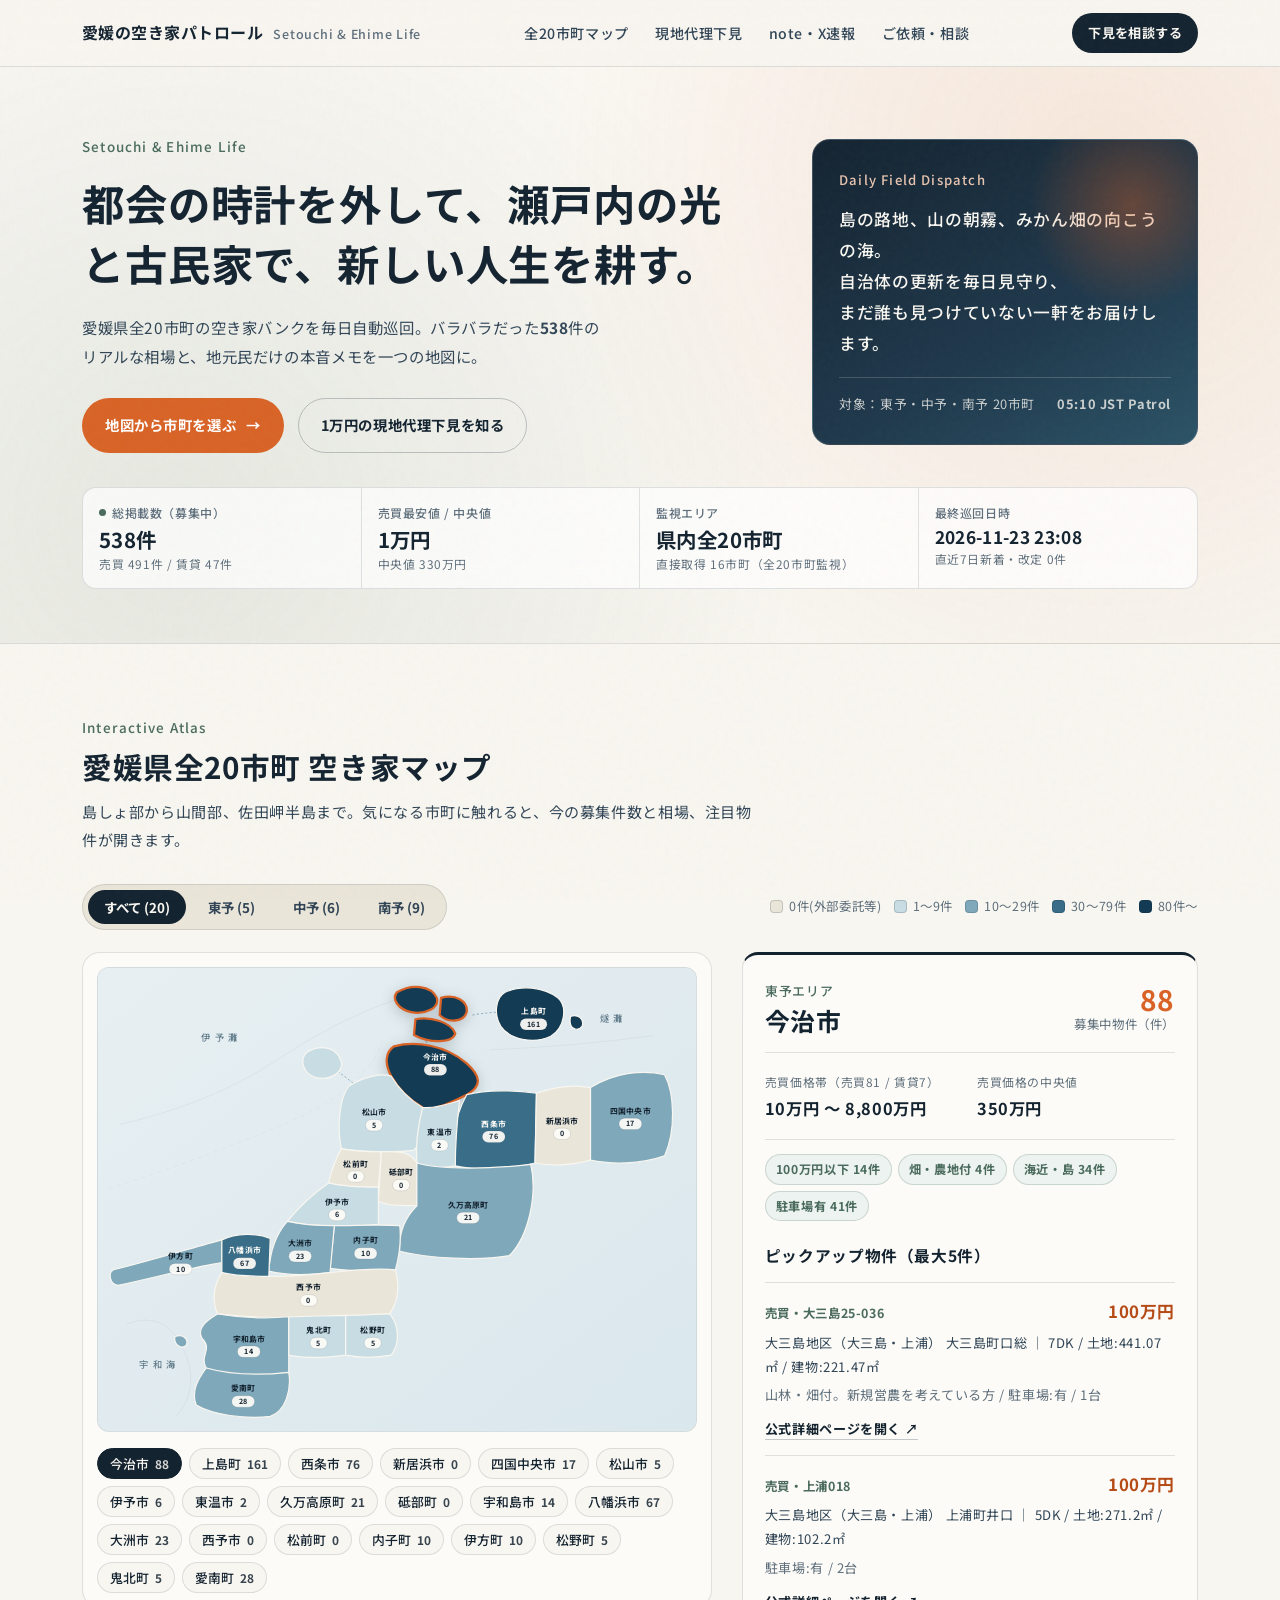
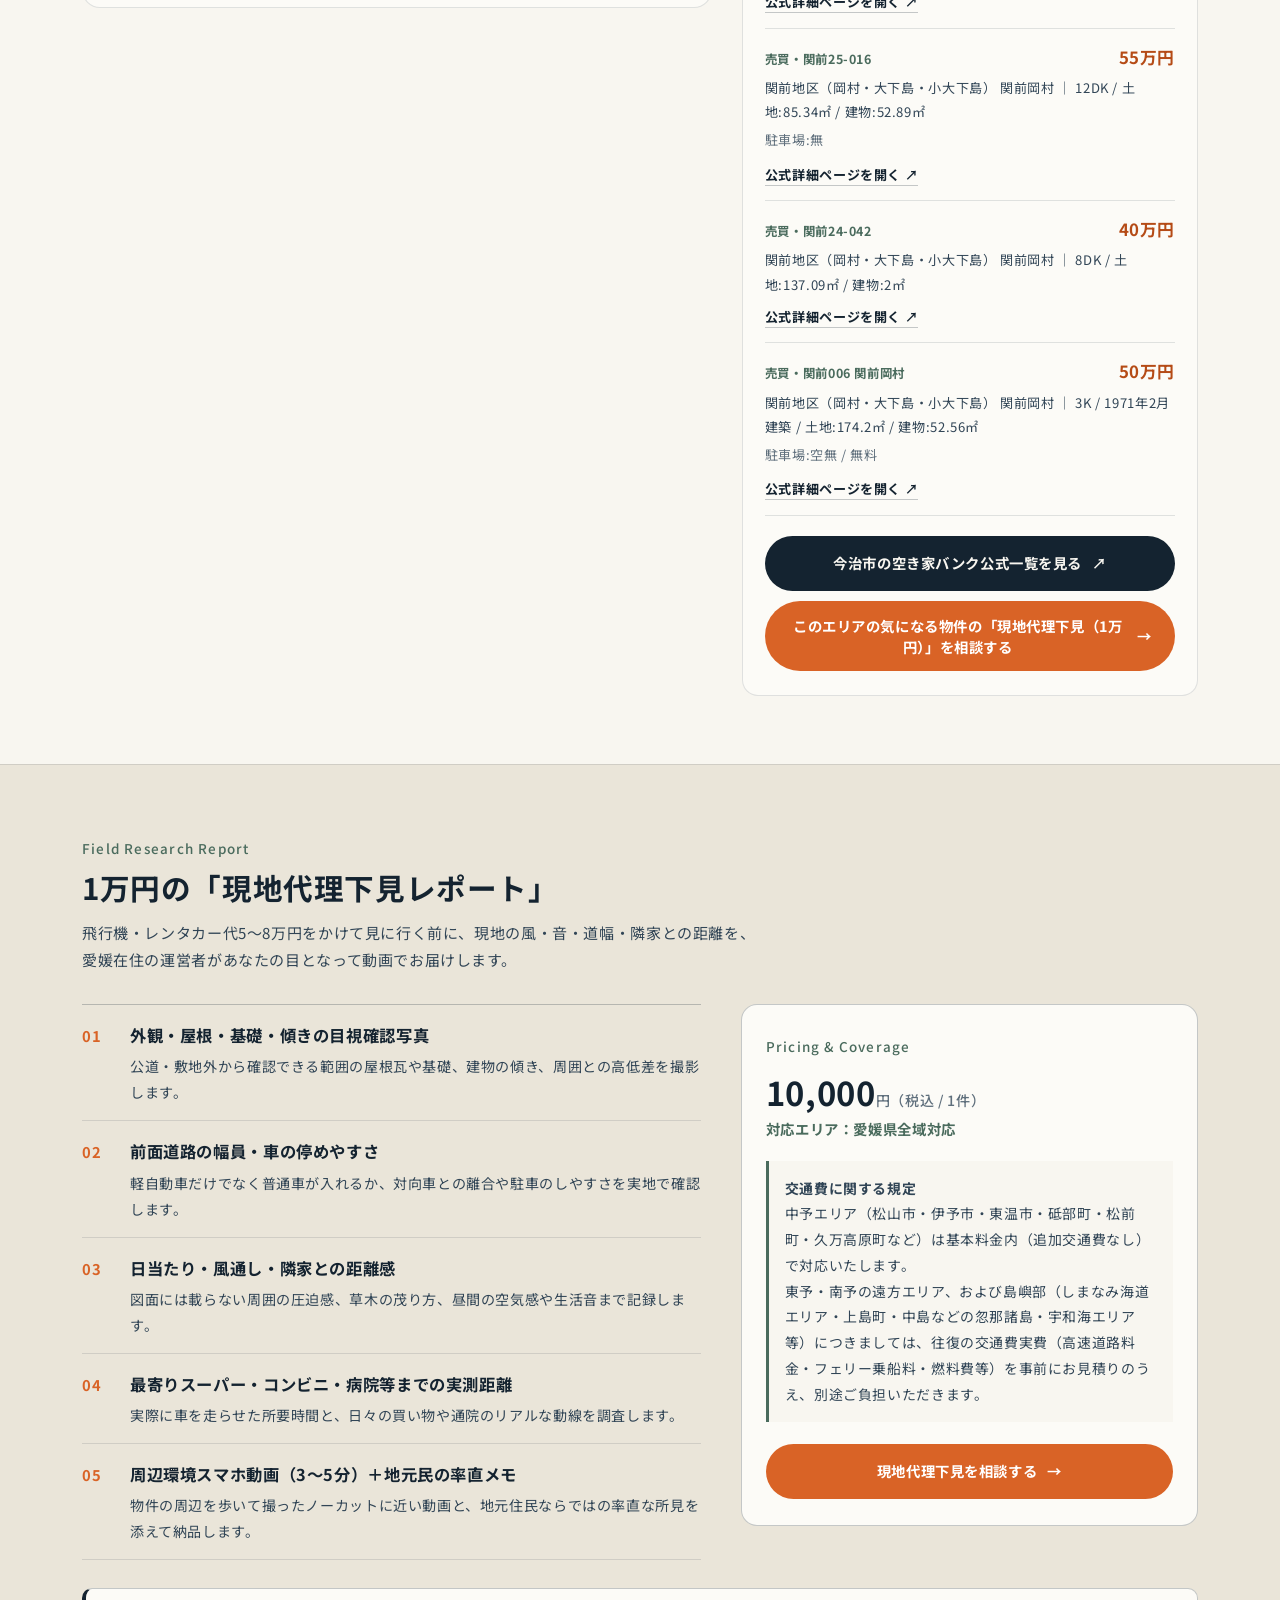
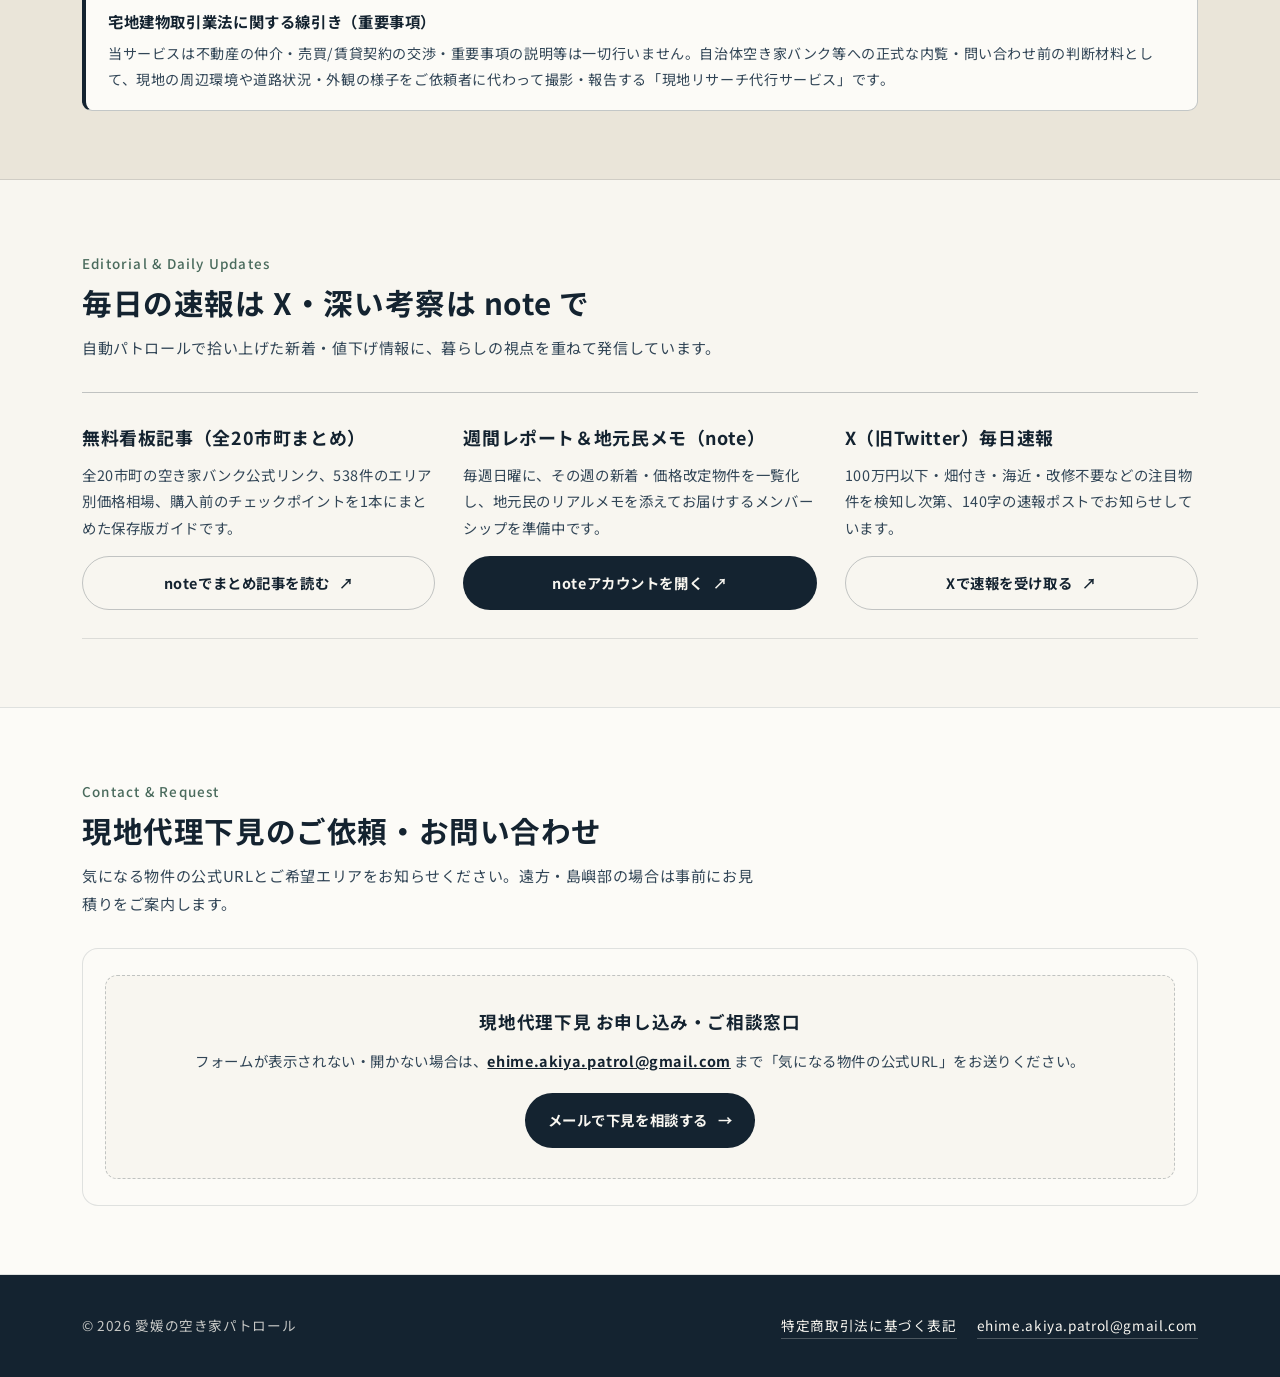
==== web/index.html @ 19345816 "feat: add OGP image, SVG favicon, robots.txt and sitemap.xml" ====
<!DOCTYPE html>
<html lang="ja">
<head>
  <meta charset="UTF-8" />
  <meta name="viewport" content="width=device-width, initial-scale=1.0" />
  <title>愛媛の空き家パトロール｜地元民が全20市町を毎日チェック</title>
  <meta name="description" content="都会の時計を外して、瀬戸内の光と古民家で、新しい人生を耕す。愛媛県全20市町の空き家バンクを毎日自動巡回し、リアルな相場と現地代理下見レポートをお届けします。" />
  <link rel="canonical" href="https://ehime-akiya-patrol.pages.dev/" />
  <link rel="icon" href="assets/favicon.svg" type="image/svg+xml" />
  <meta property="og:type" content="website" />
  <meta property="og:site_name" content="愛媛の空き家パトロール" />
  <meta property="og:title" content="愛媛の空き家パトロール｜地元民が全20市町を毎日チェック" />
  <meta property="og:description" content="全20市町の最新空き家データ＆1万円の現地代理下見。バラバラな愛媛県の空き家バンクを毎日自動巡回し、リアルな相場と注目物件をひとつの地図にまとめました。" />
  <meta property="og:url" content="https://ehime-akiya-patrol.pages.dev/" />
  <meta property="og:image" content="https://ehime-akiya-patrol.pages.dev/assets/ogp.png" />
  <meta name="twitter:card" content="summary_large_image" />
  <meta name="twitter:title" content="愛媛の空き家パトロール｜地元民が全20市町を毎日チェック" />
  <meta name="twitter:description" content="全20市町の最新空き家データ＆1万円の現地代理下見レポート" />
  <meta name="twitter:image" content="https://ehime-akiya-patrol.pages.dev/assets/ogp.png" />
  <link rel="preconnect" href="https://fonts.googleapis.com" />
  <link rel="preconnect" href="https://fonts.gstatic.com" crossorigin />
  <link href="https://fonts.googleapis.com/css2?family=Noto+Sans+JP:wght@400;500;700&display=swap" rel="stylesheet" />
  <link rel="stylesheet" href="css/style.css" />
</head>
<body>
  <header class="site-header">
    <div class="container header-inner">
      <a class="brand" href="#">
        <span>愛媛の空き家パトロール</span>
        <span class="brand-sub">Setouchi &amp; Ehime Life</span>
      </a>
      <nav class="header-nav" aria-label="メインナビゲーション">
        <a href="#map-section">全20市町マップ</a>
        <a href="#inspection-section">現地代理下見</a>
        <a href="#media-section">note・X速報</a>
        <a href="#contact-section">ご依頼・相談</a>
      </nav>
      <a class="header-cta" href="#contact-section">下見を相談する</a>
    </div>
  </header>

  <main>
    <!-- Editorial Hero Section -->
    <section class="hero">
      <div class="container">
        <div class="hero-grid">
          <div class="hero-copy">
            <span class="en-kicker">Setouchi &amp; Ehime Life</span>
            <h1 class="hero-title">都会の時計を外して、瀬戸内の光と古民家で、新しい人生を耕す。</h1>
            <p class="hero-lead">
              愛媛県全20市町の空き家バンクを毎日自動巡回。バラバラだった<span id="lead-total-count" class="num">538</span>件のリアルな相場と、地元民だけの本音メモを一つの地図に。
            </p>
            <div class="hero-actions">
              <a class="btn btn-mikan" href="#map-section">
                <span>地図から市町を選ぶ</span>
                <span class="btn-arrow" aria-hidden="true">→</span>
              </a>
              <a class="btn btn-ghost" href="#inspection-section">
                <span>1万円の現地代理下見を知る</span>
              </a>
            </div>
          </div>

          <aside class="hero-visual" aria-label="パトロールノート">
            <div class="hero-visual-kicker">Daily Field Dispatch</div>
            <p class="hero-visual-quote">
              島の路地、山の朝霧、みかん畑の向こうの海。<br />
              自治体の更新を毎日見守り、<br />
              まだ誰も見つけていない一軒をお届けします。
            </p>
            <div class="hero-visual-meta">
              <span>対象：東予・中予・南予 20市町</span>
              <span class="num">05:10 JST Patrol</span>
            </div>
          </aside>
        </div>

        <!-- Live Status Bar (Glassmorphism Strip) -->
        <div class="live-bar" role="region" aria-label="リアルタイム巡回ステータス">
          <div class="live-cell">
            <div class="live-label"><span class="live-dot"></span>総掲載数（募集中）</div>
            <div class="live-val" id="stat-total">--件</div>
            <div class="live-sub" id="stat-breakdown">売買 --件 / 賃貸 --件</div>
          </div>
          <div class="live-cell">
            <div class="live-label">売買最安値 / 中央値</div>
            <div class="live-val" id="stat-min-price">--万円</div>
            <div class="live-sub" id="stat-median-price">中央値 --万円</div>
          </div>
          <div class="live-cell">
            <div class="live-label">監視エリア</div>
            <div class="live-val">県内全20市町</div>
            <div class="live-sub" id="stat-covered">直接取得 --市町</div>
          </div>
          <div class="live-cell">
            <div class="live-label">最終巡回日時</div>
            <div class="live-val" id="stat-updated" style="font-size: 1.08rem;">----</div>
            <div class="live-sub" id="stat-recent">直近7日新着・改定 --件</div>
          </div>
        </div>
      </div>
    </section>

    <!-- Interactive Map Section -->
    <section class="section reveal" id="map-section">
      <div class="container">
        <div class="section-head">
          <span class="en-kicker">Interactive Atlas</span>
          <h2 class="section-title">愛媛県全20市町 空き家マップ</h2>
          <p class="section-desc">
            島しょ部から山間部、佐田岬半島まで。気になる市町に触れると、今の募集件数と相場、注目物件が開きます。
          </p>
        </div>

        <div class="atlas-toolbar">
          <div class="region-pills" role="tablist" aria-label="エリア絞り込み">
            <button class="region-tab active" data-region="all" type="button">すべて (20)</button>
            <button class="region-tab" data-region="東予" type="button">東予 (5)</button>
            <button class="region-tab" data-region="中予" type="button">中予 (6)</button>
            <button class="region-tab" data-region="南予" type="button">南予 (9)</button>
          </div>
          <div class="legend" aria-label="件数ヒートマップ凡例">
            <span class="legend-item"><span class="swatch" style="background:#EAE5D9"></span>0件(外部委託等)</span>
            <span class="legend-item"><span class="swatch" style="background:#C8DCE3"></span>1〜9件</span>
            <span class="legend-item"><span class="swatch" style="background:#7FA8BA"></span>10〜29件</span>
            <span class="legend-item"><span class="swatch" style="background:#3A6E88"></span>30〜79件</span>
            <span class="legend-item"><span class="swatch" style="background:#143B54"></span>80件〜</span>
          </div>
        </div>

        <div class="atlas-grid">
          <!-- Left: Organic Ehime Terrain SVG Map -->
          <div class="atlas-canvas">
            <div class="svg-frame">
              <svg id="ehime-map" viewBox="0 0 840 650" role="img" aria-label="愛媛県全20市町 地形インタラクティブ地図">
                <defs>
                  <linearGradient id="seaGrad" x1="0" y1="0" x2="1" y2="1">
                    <stop offset="0%" stop-color="#E7EFF2" />
                    <stop offset="100%" stop-color="#DAE7EC" />
                  </linearGradient>
                </defs>
                <rect width="840" height="650" fill="url(#seaGrad)" />

                <!-- 海域の穏やかな等深線・波紋ライン -->
                <path d="M 30 220 Q 160 190 250 130 T 430 40" fill="none" stroke="rgba(20,35,48,0.06)" stroke-width="1.2" />
                <path d="M 15 310 Q 140 270 260 220 T 400 100" fill="none" stroke="rgba(20,35,48,0.05)" stroke-width="1" stroke-dasharray="6 6" />
                <path d="M 40 500 Q 95 480 120 535 T 110 630" fill="none" stroke="rgba(20,35,48,0.06)" stroke-width="1.2" />
                <path d="M 550 115 Q 670 110 780 95" fill="none" stroke="rgba(20,35,48,0.06)" stroke-width="1.2" />

                <!-- 山間部（四国山地）の控えめな等高線 -->
                <path d="M 445 360 Q 515 310 595 345" fill="none" stroke="rgba(74,107,93,0.14)" stroke-width="1.2" />
                <path d="M 465 378 Q 525 335 585 365" fill="none" stroke="rgba(74,107,93,0.12)" stroke-width="1" />

                <!-- 海域ラベル -->
                <text x="145" y="102" fill="#637D8C" font-family='"Noto Sans JP", -apple-system, BlinkMacSystemFont, "Hiragino Kaku Gothic ProN", "Meiryo", sans-serif' font-size="13" font-weight="500" letter-spacing="0.14em">伊 予 灘</text>
                <text x="705" y="76" fill="#637D8C" font-family='"Noto Sans JP", -apple-system, BlinkMacSystemFont, "Hiragino Kaku Gothic ProN", "Meiryo", sans-serif' font-size="13" font-weight="500" letter-spacing="0.14em">燧 灘</text>
                <text x="58" y="562" fill="#637D8C" font-family='"Noto Sans JP", -apple-system, BlinkMacSystemFont, "Hiragino Kaku Gothic ProN", "Meiryo", sans-serif' font-size="13" font-weight="500" letter-spacing="0.14em">宇 和 海</text>

                <!-- しまなみ・航路ガイド線 -->
                <path d="M 332 142 Q 355 158 378 178" fill="none" stroke="#85A4B3" stroke-width="1.3" stroke-dasharray="3 3" />
                <path d="M 455 92 Q 465 110 472 128" fill="none" stroke="#85A4B3" stroke-width="1.3" stroke-dasharray="3 3" />
                <path d="M 526 66 Q 550 62 568 62" fill="none" stroke="#85A4B3" stroke-width="1.3" stroke-dasharray="3 3" />

                <!-- 1. 上島町（芸予諸島：弓削島・生名島・岩城島・魚島） -->
                <g class="muni-group" data-muni="上島町" data-cx="612" data-cy="68">
                  <path class="muni-shape" d="M 572 34 C 594 24, 626 26, 646 42 C 660 54, 656 84, 636 96 C 612 108, 578 100, 566 82 C 556 66, 558 42, 572 34 Z M 664 68 C 674 64, 684 72, 680 82 C 674 90, 660 86, 664 68 Z" />
                </g>

                <!-- 2. 今治市（高縄半島北東＋大三島・伯方島・大島） -->
                <g class="muni-group" data-muni="今治市" data-cx="474" data-cy="132">
                  <path class="muni-shape" d="M 420 34 C 440 22, 468 24, 476 42 C 480 56, 460 66, 440 62 C 422 58, 412 44, 420 34 Z M 482 42 C 502 36, 520 46, 518 62 C 514 76, 492 78, 480 66 Z M 446 72 C 468 68, 496 76, 502 92 C 498 106, 466 106, 444 94 Z M 416 110 C 446 102, 488 108, 518 134 C 538 152, 540 166, 518 178 C 490 192, 468 202, 456 196 C 436 184, 422 170, 412 152 C 402 134, 404 118, 416 110 Z" />
                </g>

                <!-- 3. 西条市（石鎚山北麓〜加茂川河口） -->
                <g class="muni-group" data-muni="西条市" data-cx="556" data-cy="226">
                  <path class="muni-shape" d="M 518 178 C 546 170, 588 172, 616 176 L 614 274 C 584 282, 536 286, 502 278 C 496 254, 498 214, 518 178 Z" />
                </g>

                <!-- 4. 新居浜市 -->
                <g class="muni-group" data-muni="新居浜市" data-cx="652" data-cy="222">
                  <path class="muni-shape" d="M 616 176 C 644 166, 672 164, 692 168 L 692 270 C 664 278, 634 278, 614 274 Z" />
                </g>

                <!-- 5. 四国中央市（法皇山脈〜香川・徳島県境） -->
                <g class="muni-group" data-muni="四国中央市" data-cx="748" data-cy="208">
                  <path class="muni-shape" d="M 692 168 C 724 148, 764 142, 796 150 C 810 176, 812 228, 796 264 C 762 276, 720 276, 692 270 Z" />
                </g>

                <!-- 6. 松山市（高縄半島西〜松山平野＋忽那諸島：中島・興居島） -->
                <g class="muni-group" data-muni="松山市" data-cx="388" data-cy="210">
                  <path class="muni-shape" d="M 294 118 C 314 106, 336 112, 342 132 C 344 148, 326 158, 306 154 C 288 148, 282 128, 294 118 Z M 352 166 C 368 156, 396 146, 412 152 C 424 172, 440 186, 456 196 C 458 220, 456 244, 444 256 C 414 260, 368 258, 342 254 C 336 226, 338 186, 352 166 Z" />
                </g>

                <!-- 7. 東温市 -->
                <g class="muni-group" data-muni="東温市" data-cx="480" data-cy="238">
                  <path class="muni-shape" d="M 456 196 C 474 198, 496 190, 508 186 C 504 220, 502 254, 502 278 C 482 282, 464 282, 448 274 C 446 250, 450 220, 456 196 Z" />
                </g>

                <!-- 8. 松前町 -->
                <g class="muni-group" data-muni="松前町" data-cx="362" data-cy="282">
                  <path class="muni-shape" d="M 342 254 C 366 258, 386 258, 398 258 L 394 308 C 368 308, 340 308, 324 302 C 328 284, 334 268, 342 254 Z" />
                </g>

                <!-- 9. 砥部町 -->
                <g class="muni-group" data-muni="砥部町" data-cx="426" data-cy="294">
                  <path class="muni-shape" d="M 398 258 C 418 258, 438 256, 448 274 L 448 334 C 426 334, 408 334, 394 328 Z" />
                </g>

                <!-- 10. 伊予市（双海海岸沿い） -->
                <g class="muni-group" data-muni="伊予市" data-cx="336" data-cy="336">
                  <path class="muni-shape" d="M 324 302 C 348 308, 374 308, 394 308 L 394 360 C 354 364, 298 364, 266 356 C 282 336, 304 316, 324 302 Z" />
                </g>

                <!-- 11. 久万高原町（四国山地中央） -->
                <g class="muni-group" data-muni="久万高原町" data-cx="520" data-cy="340">
                  <path class="muni-shape" d="M 448 274 C 474 282, 536 284, 608 276 C 618 320, 604 378, 578 404 C 534 412, 464 408, 424 398 C 422 368, 434 348, 448 334 Z" />
                </g>

                <!-- 12. 内子町 -->
                <g class="muni-group" data-muni="内子町" data-cx="376" data-cy="390">
                  <path class="muni-shape" d="M 332 362 C 362 362, 394 360, 424 362 C 426 382, 424 402, 418 424 C 384 426, 352 426, 326 422 Z" />
                </g>

                <!-- 13. 大洲市（長浜海岸〜肱川流域） -->
                <g class="muni-group" data-muni="大洲市" data-cx="284" data-cy="394">
                  <path class="muni-shape" d="M 266 356 C 292 362, 314 362, 332 362 L 326 428 C 294 432, 264 432, 240 426 C 242 396, 250 374, 266 356 Z" />
                </g>

                <!-- 14. 伊方町（伸びやかな佐田岬半島） -->
                <g class="muni-group" data-muni="伊方町" data-cx="116" data-cy="412">
                  <path class="muni-shape" d="M 174 382 C 136 392, 86 408, 22 424 C 14 428, 16 444, 28 446 C 84 434, 134 420, 174 414 Z" />
                </g>

                <!-- 15. 八幡浜市 -->
                <g class="muni-group" data-muni="八幡浜市" data-cx="206" data-cy="404">
                  <path class="muni-shape" d="M 174 382 C 194 372, 224 372, 242 380 L 240 434 C 216 438, 188 436, 174 428 Z" />
                </g>

                <!-- 16. 西予市（三瓶・明浜〜野村・城川） -->
                <g class="muni-group" data-muni="西予市" data-cx="296" data-cy="456">
                  <path class="muni-shape" d="M 174 428 C 210 436, 274 434, 326 428 C 362 424, 396 422, 418 424 C 424 446, 422 468, 410 486 C 344 492, 234 494, 168 486 C 160 468, 162 446, 174 428 Z" />
                </g>

                <!-- 17. 宇和島市（リアス式海岸＋日振島・戸島） -->
                <g class="muni-group" data-muni="宇和島市" data-cx="212" data-cy="528">
                  <path class="muni-shape" d="M 168 486 C 204 492, 244 492, 268 490 L 268 568 C 234 574, 184 574, 152 562 C 142 544, 162 536, 146 520 C 138 506, 154 494, 168 486 Z M 108 518 C 118 514, 128 520, 124 530 C 118 536, 106 530, 108 518 Z" />
                </g>

                <!-- 18. 鬼北町 -->
                <g class="muni-group" data-muni="鬼北町" data-cx="310" data-cy="516">
                  <path class="muni-shape" d="M 268 490 C 296 490, 324 488, 348 488 L 348 544 C 318 548, 288 548, 268 544 Z" />
                </g>

                <!-- 19. 松野町 -->
                <g class="muni-group" data-muni="松野町" data-cx="386" data-cy="516">
                  <path class="muni-shape" d="M 348 488 C 374 488, 396 486, 410 486 C 424 504, 424 528, 412 544 C 390 548, 368 548, 348 544 Z" />
                </g>

                <!-- 20. 愛南町（宇和海最南端） -->
                <g class="muni-group" data-muni="愛南町" data-cx="204" data-cy="598">
                  <path class="muni-shape" d="M 152 562 C 188 572, 232 572, 268 568 C 272 592, 264 622, 242 630 C 206 634, 162 628, 138 614 C 130 594, 142 576, 152 562 Z" />
                </g>
              </svg>
            </div>

            <div class="muni-chips" id="muni-chips" aria-label="市町ショートカット一覧"></div>
          </div>

          <!-- Right: Magazine-Style Municipality Detail Panel -->
          <aside class="detail-panel" id="detail-panel" aria-live="polite">
            <p>データを読み込み中です...</p>
          </aside>
        </div>
      </div>
    </section>

    <!-- Service 1: Field Research Report -->
    <section class="section section-sand reveal" id="inspection-section">
      <div class="container">
        <div class="section-head">
          <span class="en-kicker">Field Research Report</span>
          <h2 class="section-title">1万円の「現地代理下見レポート」</h2>
          <p class="section-desc">
            飛行機・レンタカー代5〜8万円をかけて見に行く前に、現地の風・音・道幅・隣家との距離を、愛媛在住の運営者があなたの目となって動画でお届けします。
          </p>
        </div>

        <div class="story-grid">
          <div class="research-items">
            <div class="research-row">
              <div class="research-num">01</div>
              <div>
                <h4>外観・屋根・基礎・傾きの目視確認写真</h4>
                <p>公道・敷地外から確認できる範囲の屋根瓦や基礎、建物の傾き、周囲との高低差を撮影します。</p>
              </div>
            </div>
            <div class="research-row">
              <div class="research-num">02</div>
              <div>
                <h4>前面道路の幅員・車の停めやすさ</h4>
                <p>軽自動車だけでなく普通車が入れるか、対向車との離合や駐車のしやすさを実地で確認します。</p>
              </div>
            </div>
            <div class="research-row">
              <div class="research-num">03</div>
              <div>
                <h4>日当たり・風通し・隣家との距離感</h4>
                <p>図面には載らない周囲の圧迫感、草木の茂り方、昼間の空気感や生活音まで記録します。</p>
              </div>
            </div>
            <div class="research-row">
              <div class="research-num">04</div>
              <div>
                <h4>最寄りスーパー・コンビニ・病院等までの実測距離</h4>
                <p>実際に車を走らせた所要時間と、日々の買い物や通院のリアルな動線を調査します。</p>
              </div>
            </div>
            <div class="research-row">
              <div class="research-num">05</div>
              <div>
                <h4>周辺環境スマホ動画（3〜5分）＋地元民の率直メモ</h4>
                <p>物件の周辺を歩いて撮ったノーカットに近い動画と、地元住民ならではの率直な所見を添えて納品します。</p>
              </div>
            </div>
          </div>

          <div class="offer-panel">
            <span class="en-kicker">Pricing &amp; Coverage</span>
            <div class="offer-price-tag">
              10,000<small>円（税込 / 1件）</small>
            </div>
            <div style="font-size: 0.9rem; font-weight: 700; color: var(--sage);">
              対応エリア：愛媛県全域対応
            </div>

            <div class="travel-policy">
              <strong>交通費に関する規定</strong><br />
              中予エリア（松山市・伊予市・東温市・砥部町・松前町・久万高原町など）は基本料金内（追加交通費なし）で対応いたします。<br />
              東予・南予の遠方エリア、および島嶼部（しまなみ海道エリア・上島町・中島などの忽那諸島・宇和海エリア等）につきましては、往復の交通費実費（高速道路料金・フェリー乗船料・燃料費等）を事前にお見積りのうえ、別途ご負担いただきます。
            </div>

            <a class="btn btn-mikan" style="width: 100%;" href="#contact-section">
              <span>現地代理下見を相談する</span>
              <span class="btn-arrow" aria-hidden="true">→</span>
            </a>
          </div>
        </div>

        <div class="legal-box" role="note" aria-label="宅地建物取引業法に関する重要事項">
          <strong>宅地建物取引業法に関する線引き（重要事項）</strong>
          当サービスは不動産の仲介・売買/賃貸契約の交渉・重要事項の説明等は一切行いません。自治体空き家バンク等への正式な内覧・問い合わせ前の判断材料として、現地の周辺環境や道路状況・外観の様子をご依頼者に代わって撮影・報告する「現地リサーチ代行サービス」です。
        </div>
      </div>
    </section>

    <!-- Service 2: note & X Media -->
    <section class="section reveal" id="media-section">
      <div class="container">
        <div class="section-head">
          <span class="en-kicker">Editorial &amp; Daily Updates</span>
          <h2 class="section-title">毎日の速報は X・深い考察は note で</h2>
          <p class="section-desc">
            自動パトロールで拾い上げた新着・値下げ情報に、暮らしの視点を重ねて発信しています。
          </p>
        </div>

        <div class="media-columns">
          <article class="media-col">
            <div>
              <h3>無料看板記事（全20市町まとめ）</h3>
              <p>全20市町の空き家バンク公式リンク、538件のエリア別価格相場、購入前のチェックポイントを1本にまとめた保存版ガイドです。</p>
            </div>
            <a class="btn btn-ghost" id="link-note-welcome" href="https://note.com/" target="_blank" rel="noopener noreferrer">
              <span>noteでまとめ記事を読む</span>
              <span class="btn-arrow" aria-hidden="true">↗</span>
            </a>
          </article>

          <article class="media-col">
            <div>
              <h3>週間レポート＆地元民メモ（note）</h3>
              <p>毎週日曜に、その週の新着・価格改定物件を一覧化し、地元民のリアルメモを添えてお届けするメンバーシップを準備中です。</p>
            </div>
            <a class="btn btn-navy" id="link-note-membership" href="https://note.com/" target="_blank" rel="noopener noreferrer">
              <span>noteアカウントを開く</span>
              <span class="btn-arrow" aria-hidden="true">↗</span>
            </a>
          </article>

          <article class="media-col">
            <div>
              <h3>X（旧Twitter）毎日速報</h3>
              <p>100万円以下・畑付き・海近・改修不要などの注目物件を検知し次第、140字の速報ポストでお知らせしています。</p>
            </div>
            <a class="btn btn-ghost" id="link-x-profile" href="https://x.com/" target="_blank" rel="noopener noreferrer">
              <span>Xで速報を受け取る</span>
              <span class="btn-arrow" aria-hidden="true">↗</span>
            </a>
          </article>
        </div>
      </div>
    </section>

    <!-- Contact / Form Section -->
    <section class="section section-paper reveal" id="contact-section">
      <div class="container">
        <div class="section-head">
          <span class="en-kicker">Contact &amp; Request</span>
          <h2 class="section-title">現地代理下見のご依頼・お問い合わせ</h2>
          <p class="section-desc">
            気になる物件の公式URLとご希望エリアをお知らせください。遠方・島嶼部の場合は事前にお見積りをご案内します。
          </p>
        </div>

        <div class="form-sheet">
          <div id="selected-area-hint" class="notice-box" style="display:none;"></div>
          <div id="google-form-container">
            <div class="form-placeholder">
              <p style="margin:0 0 10px; font-weight:700; font-size:1.1rem;">現地代理下見 お申し込み・ご相談窓口</p>
              <p style="margin:0 0 18px; color:var(--navy-soft); font-size:0.9rem;">
                フォームが表示されない・開かない場合は、<a href="mailto:ehime.akiya.patrol@gmail.com" style="font-weight:700; text-decoration:underline;">ehime.akiya.patrol@gmail.com</a> まで「気になる物件の公式URL」をお送りください。
              </p>
              <a class="btn btn-navy" id="mailto-btn" href="mailto:ehime.akiya.patrol@gmail.com?subject=%E3%80%90%E7%8F%BE%E5%9C%B0%E4%BB%A3%E7%90%86%E4%B8%8B%E8%A6%8B%E7%9B%B8%E8%AB%87%E3%80%91%E6%84%9B%E5%AA%9B%E3%81%AE%E7%A9%BA%E3%81%8D%E5%AE%B6%E3%83%91%E3%83%88%E3%83%AD%E3%83%BC%E3%83%AB">
                <span>メールで下見を相談する</span>
                <span class="btn-arrow" aria-hidden="true">→</span>
              </a>
            </div>
          </div>
        </div>
      </div>
    </section>
  </main>

  <footer class="site-footer">
    <div class="container footer-inner">
      <div>© 2026 愛媛の空き家パトロール</div>
      <div class="footer-links">
        <a href="tokushoho.html">特定商取引法に基づく表記</a>
        <a href="mailto:ehime.akiya.patrol@gmail.com">ehime.akiya.patrol@gmail.com</a>
      </div>
    </div>
  </footer>

  <script src="js/app.js"></script>
</body>
</html>
---- web/css/style.css ----
:root {
  /* Core Earth & Marine Palette */
  --washi: #F8F6F0;
  --washi-pure: #FCFBF7;
  --sand: #EAE5D9;
  --navy: #142330;
  --navy-soft: #314556;
  --muted: #5F6F7C;
  --mikan: #D96326;
  --mikan-dark: #B54B16;
  --mikan-soft: #FBF0EA;
  --sage: #4A6B5D;
  --sage-soft: #EDF3F0;
  --hairline: rgba(20, 35, 48, 0.12);
  --hairline-strong: rgba(20, 35, 48, 0.24);

  /* Unified Typography: Noto Sans JP */
  --font-base: "Noto Sans JP", -apple-system, BlinkMacSystemFont, "Hiragino Kaku Gothic ProN", "Meiryo", sans-serif;

  /* Motion */
  --ease-out-expo: cubic-bezier(0.22, 1, 0.36, 1);
}

*, *::before, *::after {
  box-sizing: border-box;
}

html {
  scroll-behavior: smooth;
}

body {
  margin: 0;
  font-family: var(--font-base);
  font-weight: 400;
  font-size: 15.5px;
  line-height: 1.85;
  letter-spacing: 0.04em;
  color: var(--navy);
  background-color: var(--washi);
  -webkit-font-smoothing: antialiased;
  overflow-x: hidden;
}

/* Subtle Washi paper noise overlay */
body::before {
  content: "";
  position: fixed;
  inset: 0;
  z-index: 100;
  pointer-events: none;
  opacity: 0.032;
  background-image: url("data:image/svg+xml,%3Csvg viewBox='0 0 200 200' xmlns='http://www.w3.org/2000/svg'%3E%3Cfilter id='n'%3E%3CfeTurbulence type='fractalNoise' baseFrequency='0.85' numOctaves='3' stitchTiles='stitch'/%3E%3C/filter%3E%3Crect width='100%25' height='100%25' filter='url(%23n)'/%3E%3C/svg%3E");
}

a {
  color: var(--navy);
  text-decoration: none;
  transition: color 0.2s var(--ease-out-expo);
}

a:focus-visible,
button:focus-visible {
  outline: 2px solid var(--mikan);
  outline-offset: 3px;
}

.container {
  width: 100%;
  max-width: 1160px;
  margin: 0 auto;
  padding: 0 22px;
}

.en-kicker {
  display: inline-block;
  font-family: var(--font-base);
  font-weight: 500;
  font-size: 0.84rem;
  letter-spacing: 0.09em;
  color: var(--sage);
  margin-bottom: 6px;
}

.num {
  font-family: var(--font-base);
  font-variant-numeric: tabular-nums;
  font-weight: 700;
}

/* Header */
.site-header {
  position: sticky;
  top: 0;
  z-index: 50;
  background: rgba(248, 246, 240, 0.9);
  backdrop-filter: blur(12px);
  -webkit-backdrop-filter: blur(12px);
  border-bottom: 1px solid var(--hairline);
}

.header-inner {
  display: flex;
  align-items: center;
  justify-content: space-between;
  gap: 14px;
  min-height: 66px;
}

.brand {
  display: inline-flex;
  align-items: baseline;
  gap: 10px;
  font-family: var(--font-base);
  font-weight: 700;
  font-size: 1rem;
  letter-spacing: 0.03em;
  color: var(--navy);
  white-space: nowrap;
}

.brand-sub {
  display: none;
  font-family: var(--font-base);
  font-size: 0.78rem;
  font-weight: 500;
  letter-spacing: 0.06em;
  color: var(--muted);
}

.header-nav {
  display: none;
  align-items: center;
  gap: 26px;
  font-size: 0.88rem;
  font-weight: 500;
}

.header-nav a {
  position: relative;
  color: var(--navy-soft);
}

.header-nav a::after {
  content: "";
  position: absolute;
  left: 0;
  bottom: -4px;
  width: 0;
  height: 1.5px;
  background: var(--mikan);
  transition: width 0.3s var(--ease-out-expo);
}

.header-nav a:hover {
  color: var(--navy);
}
.header-nav a:hover::after {
  width: 100%;
}

.header-cta {
  display: inline-flex;
  align-items: center;
  padding: 8px 16px;
  border-radius: 999px;
  background: var(--navy);
  color: var(--washi) !important;
  font-size: 0.82rem;
  font-weight: 700;
  letter-spacing: 0.03em;
  white-space: nowrap;
  transition: background 0.25s var(--ease-out-expo), transform 0.25s var(--ease-out-expo);
}

.header-cta:hover {
  background: var(--mikan);
  transform: translateY(-1px);
}

/* Editorial Hero Section */
.hero {
  position: relative;
  padding: 46px 0 42px;
  background:
    radial-gradient(circle at 86% 18%, rgba(217, 99, 38, 0.12) 0%, transparent 46%),
    radial-gradient(circle at 14% 78%, rgba(74, 107, 93, 0.11) 0%, transparent 52%),
    linear-gradient(180deg, #FBF9F4 0%, var(--washi) 100%);
  border-bottom: 1px solid var(--hairline);
}

.hero-grid {
  display: grid;
  grid-template-columns: 1fr;
  gap: 32px;
  align-items: center;
}

.hero-copy {
  max-width: 680px;
}

.hero-title {
  margin: 8px 0 20px;
  font-family: var(--font-base);
  font-weight: 700;
  font-size: clamp(1.65rem, 4.1vw, 2.65rem);
  line-height: 1.42;
  letter-spacing: 0.02em;
  color: var(--navy);
}

.hero-lead {
  margin: 0 0 28px;
  font-size: 0.96rem;
  color: var(--navy-soft);
  max-width: 58ch;
}

.hero-actions {
  display: flex;
  flex-wrap: wrap;
  gap: 14px;
}

/* Editorial Asymmetric Visual Emblem */
.hero-visual {
  display: none;
  position: relative;
  padding: 28px 26px;
  background: linear-gradient(150deg, #142330 0%, #1F394D 62%, #2B5366 100%);
  color: var(--washi);
  border-radius: 18px;
  overflow: hidden;
  border: 1px solid rgba(255, 255, 255, 0.14);
}

.hero-visual::before {
  content: "";
  position: absolute;
  right: -40px;
  top: -40px;
  width: 210px;
  height: 210px;
  border-radius: 50%;
  background: radial-gradient(circle, rgba(217, 99, 38, 0.38) 0%, transparent 70%);
  pointer-events: none;
}

.hero-visual-kicker {
  font-family: var(--font-base);
  font-weight: 500;
  font-size: 0.82rem;
  letter-spacing: 0.09em;
  color: #E8C5B0;
  margin-bottom: 12px;
}

.hero-visual-quote {
  font-family: var(--font-base);
  font-weight: 500;
  font-size: 1.05rem;
  line-height: 1.85;
  letter-spacing: 0.04em;
  margin: 0 0 18px;
}

.hero-visual-meta {
  display: flex;
  justify-content: space-between;
  padding-top: 14px;
  border-top: 1px solid rgba(248, 246, 240, 0.18);
  font-size: 0.8rem;
  color: rgba(248, 246, 240, 0.78);
}

/* Live Status Bar (Glassmorphism Strip) */
.live-bar {
  margin-top: 34px;
  display: grid;
  grid-template-columns: repeat(2, 1fr);
  background: rgba(255, 255, 255, 0.72);
  backdrop-filter: blur(14px);
  -webkit-backdrop-filter: blur(14px);
  border: 1px solid rgba(20, 35, 48, 0.13);
  border-radius: 14px;
  overflow: hidden;
}

.live-cell {
  padding: 14px 16px;
  border-bottom: 1px solid var(--hairline);
  border-right: 1px solid var(--hairline);
}

.live-cell:nth-child(2n) {
  border-right: none;
}
.live-cell:nth-last-child(-n+2) {
  border-bottom: none;
}

.live-label {
  font-size: 0.75rem;
  font-weight: 500;
  color: var(--muted);
  display: flex;
  align-items: center;
  gap: 6px;
}

.live-dot {
  width: 7px;
  height: 7px;
  border-radius: 50%;
  background: var(--sage);
  display: inline-block;
}

.live-val {
  font-family: var(--font-base);
  font-variant-numeric: tabular-nums;
  font-weight: 700;
  font-size: 1.28rem;
  letter-spacing: 0.02em;
  color: var(--navy);
  line-height: 1.3;
  margin-top: 2px;
}

.live-sub {
  font-size: 0.74rem;
  color: var(--muted);
}

/* Buttons */
.btn {
  display: inline-flex;
  align-items: center;
  justify-content: center;
  gap: 10px;
  padding: 13px 22px;
  border-radius: 999px;
  font-family: var(--font-base);
  font-weight: 700;
  font-size: 0.9rem;
  letter-spacing: 0.04em;
  cursor: pointer;
  border: 1px solid transparent;
  transition: all 0.35s var(--ease-out-expo);
  text-decoration: none;
}

.btn-mikan {
  background: var(--mikan);
  color: #fff;
}
.btn-mikan:hover {
  background: var(--mikan-dark);
  transform: translateY(-2px);
}

.btn-navy {
  background: var(--navy);
  color: var(--washi);
}
.btn-navy:hover {
  background: #213749;
  transform: translateY(-2px);
}

.btn-ghost {
  background: transparent;
  color: var(--navy);
  border-color: var(--hairline-strong);
}
.btn-ghost:hover {
  border-color: var(--navy);
  background: rgba(20, 35, 48, 0.04);
}

.btn-arrow {
  display: inline-block;
  transition: transform 0.3s var(--ease-out-expo);
}
.btn:hover .btn-arrow {
  transform: translateX(4px);
}

/* Sections */
.section {
  padding: 68px 0;
}

.section-sand {
  background-color: var(--sand);
  border-top: 1px solid var(--hairline);
  border-bottom: 1px solid var(--hairline);
}

.section-paper {
  background-color: var(--washi-pure);
  border-top: 1px solid var(--hairline);
  border-bottom: 1px solid var(--hairline);
}

.section-head {
  margin-bottom: 30px;
  max-width: 680px;
}

.section-title {
  margin: 0 0 10px;
  font-family: var(--font-base);
  font-weight: 700;
  font-size: clamp(1.36rem, 3vw, 1.85rem);
  line-height: 1.42;
  letter-spacing: 0.02em;
  color: var(--navy);
}

.section-desc {
  margin: 0;
  color: var(--navy-soft);
  font-size: 0.94rem;
}

/* Map Controls */
.atlas-toolbar {
  display: flex;
  flex-wrap: wrap;
  align-items: center;
  justify-content: space-between;
  gap: 14px;
  margin-bottom: 22px;
}

.region-pills {
  display: inline-flex;
  flex-wrap: wrap;
  gap: 6px;
  padding: 5px;
  background: var(--sand);
  border-radius: 999px;
  border: 1px solid var(--hairline);
}

.region-tab {
  border: none;
  background: transparent;
  padding: 7px 16px;
  border-radius: 999px;
  font-family: var(--font-base);
  font-size: 0.84rem;
  font-weight: 700;
  color: var(--navy-soft);
  cursor: pointer;
  transition: all 0.25s var(--ease-out-expo);
}

.region-tab.active {
  background: var(--navy);
  color: var(--washi);
}

.legend {
  display: flex;
  flex-wrap: wrap;
  align-items: center;
  gap: 12px;
  font-size: 0.78rem;
  color: var(--muted);
}

.legend-item {
  display: inline-flex;
  align-items: center;
  gap: 6px;
}

.swatch {
  width: 13px;
  height: 13px;
  border-radius: 4px;
  border: 1px solid rgba(20, 35, 48, 0.18);
}

/* Atlas Workspace */
.atlas-grid {
  display: grid;
  grid-template-columns: 1fr;
  gap: 28px;
  align-items: start;
}

.atlas-canvas {
  background: var(--washi-pure);
  border: 1px solid var(--hairline);
  border-radius: 18px;
  padding: 14px;
}

.svg-frame {
  border-radius: 12px;
  overflow: hidden;
  border: 1px solid rgba(20, 35, 48, 0.08);
  background: linear-gradient(165deg, #E8F0F3 0%, #DFEAEE 55%, #E4ECE9 100%);
}

#ehime-map {
  width: 100%;
  height: auto;
  display: block;
  user-select: none;
}

.muni-group {
  cursor: pointer;
  transform-box: fill-box;
  transform-origin: center;
  transition: opacity 0.3s var(--ease-out-expo), transform 0.35s var(--ease-out-expo);
}

.muni-shape {
  stroke: #F8F6F0;
  stroke-width: 1.7;
  stroke-linejoin: round;
  transition: fill 0.35s var(--ease-out-expo), stroke 0.25s var(--ease-out-expo), stroke-width 0.25s var(--ease-out-expo);
}

.muni-group:hover {
  transform: translateY(-2px);
}

.muni-group:hover .muni-shape {
  stroke: var(--mikan);
  stroke-width: 2.5;
}

.muni-group.selected .muni-shape {
  stroke: var(--mikan);
  stroke-width: 3.2;
  filter: drop-shadow(0 5px 10px rgba(20, 35, 48, 0.22));
}

.muni-group.dimmed {
  opacity: 0.22;
}

.muni-label {
  font-family: var(--font-base);
  font-size: 11px;
  font-weight: 700;
  letter-spacing: 0.02em;
  fill: var(--navy);
  text-anchor: middle;
  pointer-events: none;
}

.muni-label.light-text {
  fill: #FCFBF7;
}

.muni-count-bg {
  fill: rgba(252, 251, 247, 0.94);
  stroke: rgba(20, 35, 48, 0.18);
  stroke-width: 0.8;
  pointer-events: none;
}

.muni-count-pill {
  font-family: var(--font-base);
  font-variant-numeric: tabular-nums;
  font-size: 10px;
  font-weight: 700;
  fill: var(--navy);
  text-anchor: middle;
  pointer-events: none;
}

.muni-chips {
  display: flex;
  flex-wrap: wrap;
  gap: 7px;
  margin-top: 16px;
}

.muni-chip {
  display: inline-flex;
  align-items: center;
  gap: 6px;
  border: 1px solid var(--hairline);
  background: var(--washi);
  color: var(--navy);
  border-radius: 999px;
  padding: 5px 12px;
  font-family: var(--font-base);
  font-size: 0.8rem;
  font-weight: 500;
  cursor: pointer;
  transition: all 0.22s var(--ease-out-expo);
}

.muni-chip:hover {
  border-color: var(--mikan);
  background: var(--mikan-soft);
}

.muni-chip.active {
  background: var(--navy);
  color: var(--washi);
  border-color: var(--navy);
}

.muni-chip .chip-cnt {
  font-family: var(--font-base);
  font-variant-numeric: tabular-nums;
  font-weight: 700;
  font-size: 0.74rem;
  opacity: 0.84;
}

/* Magazine-Style Detail Panel */
.detail-panel {
  background: var(--washi-pure);
  border: 1px solid var(--hairline);
  border-top: 3px solid var(--navy);
  border-radius: 16px;
  padding: 24px 22px;
  transition: opacity 0.28s var(--ease-out-expo), transform 0.28s var(--ease-out-expo);
}

.detail-panel.updating {
  opacity: 0.55;
  transform: translateY(4px);
}

.detail-head {
  display: flex;
  flex-wrap: wrap;
  align-items: flex-end;
  justify-content: space-between;
  gap: 10px;
  padding-bottom: 16px;
  border-bottom: 1px solid var(--hairline);
  margin-bottom: 18px;
}

.detail-region-tag {
  font-family: var(--font-base);
  font-weight: 500;
  font-size: 0.8rem;
  letter-spacing: 0.06em;
  color: var(--sage);
  display: block;
  margin-bottom: 2px;
}

.detail-title {
  margin: 0;
  font-family: var(--font-base);
  font-weight: 700;
  font-size: 1.55rem;
  line-height: 1.28;
  letter-spacing: 0.02em;
  color: var(--navy);
}

.detail-count-hero {
  text-align: right;
}

.detail-count-num {
  font-family: var(--font-base);
  font-variant-numeric: tabular-nums;
  font-size: 1.75rem;
  font-weight: 700;
  color: var(--mikan);
  line-height: 1;
}

.detail-count-unit {
  font-size: 0.78rem;
  color: var(--muted);
}

.editorial-metrics {
  display: grid;
  grid-template-columns: 1fr 1fr;
  gap: 14px;
  padding-bottom: 16px;
  border-bottom: 1px solid var(--hairline);
  margin-bottom: 14px;
}

.e-metric .k {
  font-size: 0.74rem;
  color: var(--muted);
}

.e-metric .v {
  font-family: var(--font-base);
  font-variant-numeric: tabular-nums;
  font-weight: 700;
  font-size: 1.02rem;
  color: var(--navy);
}

.tag-row {
  display: flex;
  flex-wrap: wrap;
  gap: 6px;
  margin-bottom: 20px;
}

.tag-pill {
  background: var(--sage-soft);
  color: var(--sage);
  border: 1px solid rgba(74, 107, 93, 0.22);
  border-radius: 999px;
  padding: 3px 10px;
  font-size: 0.76rem;
  font-weight: 700;
}

.featured-heading {
  margin: 0 0 12px;
  font-family: var(--font-base);
  font-weight: 700;
  font-size: 0.98rem;
  color: var(--navy);
}

.prop-list {
  display: flex;
  flex-direction: column;
  margin-bottom: 20px;
}

.prop-item {
  padding: 13px 0;
  border-bottom: 1px solid var(--hairline);
}

.prop-item:first-child {
  border-top: 1px solid var(--hairline);
}

.prop-top {
  display: flex;
  flex-wrap: wrap;
  align-items: baseline;
  justify-content: space-between;
  gap: 8px;
  margin-bottom: 3px;
}

.prop-id {
  font-size: 0.78rem;
  font-weight: 700;
  color: var(--sage);
}

.prop-price {
  font-family: var(--font-base);
  font-variant-numeric: tabular-nums;
  font-weight: 700;
  font-size: 1.05rem;
  color: var(--mikan-dark);
}

.prop-meta {
  font-size: 0.82rem;
  color: var(--navy-soft);
  margin-bottom: 4px;
}

.prop-notes {
  margin: 0 0 6px;
  font-size: 0.82rem;
  color: var(--muted);
}

.prop-link {
  font-size: 0.82rem;
  font-weight: 700;
  color: var(--navy);
  border-bottom: 1px solid var(--hairline-strong);
  padding-bottom: 1px;
}
.prop-link:hover {
  color: var(--mikan);
  border-bottom-color: var(--mikan);
}

.notice-box {
  background: var(--mikan-soft);
  border-left: 3px solid var(--mikan);
  padding: 13px 15px;
  border-radius: 6px;
  font-size: 0.86rem;
  color: var(--navy);
  margin-bottom: 18px;
}

.detail-actions {
  display: flex;
  flex-direction: column;
  gap: 10px;
}
.detail-actions .btn {
  width: 100%;
}

/* Service 1: Field Research Report (Editorial Story Layout) */
.story-grid {
  display: grid;
  grid-template-columns: 1fr;
  gap: 32px;
  align-items: start;
}

.research-items {
  border-top: 1px solid var(--hairline-strong);
}

.research-row {
  display: grid;
  grid-template-columns: 36px 1fr;
  gap: 12px;
  padding: 15px 0;
  border-bottom: 1px solid var(--hairline);
}

.research-num {
  font-family: var(--font-base);
  font-variant-numeric: tabular-nums;
  font-weight: 700;
  font-size: 0.92rem;
  color: var(--mikan);
  padding-top: 2px;
}

.research-row h4 {
  margin: 0 0 3px;
  font-family: var(--font-base);
  font-weight: 700;
  font-size: 1.02rem;
  color: var(--navy);
}

.research-row p {
  margin: 0;
  font-size: 0.88rem;
  color: var(--navy-soft);
}

.offer-panel {
  background: var(--washi-pure);
  border: 1px solid var(--hairline-strong);
  border-radius: 16px;
  padding: 26px 24px;
}

.offer-price-tag {
  font-family: var(--font-base);
  font-variant-numeric: tabular-nums;
  font-size: 2.05rem;
  font-weight: 700;
  letter-spacing: 0.02em;
  color: var(--navy);
  line-height: 1.25;
  margin: 6px 0 4px;
}

.offer-price-tag small {
  font-family: var(--font-base);
  font-size: 0.88rem;
  font-weight: 500;
  color: var(--muted);
}

.travel-policy {
  margin: 18px 0 22px;
  padding: 15px 16px;
  background: var(--washi);
  border-left: 3px solid var(--sage);
  font-size: 0.87rem;
  color: var(--navy-soft);
}

.legal-box {
  margin-top: 28px;
  padding: 18px 22px;
  background: var(--washi-pure);
  border: 1px solid var(--hairline-strong);
  border-left: 4px solid var(--navy);
  border-radius: 10px;
  font-size: 0.88rem;
  color: var(--navy-soft);
}

.legal-box strong {
  display: block;
  font-family: var(--font-base);
  font-weight: 700;
  font-size: 0.96rem;
  color: var(--navy);
  margin-bottom: 4px;
}

/* Media Strip */
.media-columns {
  display: grid;
  grid-template-columns: 1fr;
  border-top: 1px solid var(--hairline-strong);
}

.media-col {
  padding: 24px 0;
  border-bottom: 1px solid var(--hairline);
  display: flex;
  flex-direction: column;
  justify-content: space-between;
  gap: 14px;
}

.media-col h3 {
  margin: 0 0 8px;
  font-family: var(--font-base);
  font-weight: 700;
  font-size: 1.12rem;
  color: var(--navy);
}

.media-col p {
  margin: 0;
  font-size: 0.9rem;
  color: var(--navy-soft);
}

/* Contact / Form */
.form-sheet {
  background: var(--washi-pure);
  border: 1px solid var(--hairline);
  border-radius: 16px;
  padding: 26px 22px;
}

.form-placeholder {
  padding: 30px 20px;
  background: var(--washi);
  border: 1px dashed var(--hairline-strong);
  border-radius: 12px;
  text-align: center;
}

.form-iframe {
  width: 100%;
  min-height: 640px;
  border: none;
  border-radius: 10px;
}

/* Footer */
.site-footer {
  background: var(--navy);
  color: rgba(248, 246, 240, 0.78);
  padding: 38px 0;
  font-size: 0.85rem;
}

.footer-inner {
  display: flex;
  flex-direction: column;
  gap: 14px;
  align-items: flex-start;
  justify-content: space-between;
}

.footer-links {
  display: flex;
  flex-wrap: wrap;
  gap: 20px;
}

.footer-links a {
  color: var(--washi);
  border-bottom: 1px solid rgba(248, 246, 240, 0.25);
}

.footer-links a:hover {
  color: #F3A578;
  border-bottom-color: #F3A578;
}

/* Tokushoho Table */
.doc-sheet {
  background: var(--washi-pure);
  border: 1px solid var(--hairline);
  border-radius: 16px;
  padding: 28px 24px;
}

.spec-table {
  width: 100%;
  border-collapse: collapse;
  font-size: 0.92rem;
}

.spec-table th,
.spec-table td {
  padding: 15px 12px;
  border-bottom: 1px solid var(--hairline);
  text-align: left;
  vertical-align: top;
}

.spec-table th {
  width: 30%;
  font-family: var(--font-base);
  color: var(--navy);
  font-weight: 700;
}

/* Scroll reveal (restrained, accessible) */
.reveal {
  opacity: 0;
  transform: translateY(14px);
  transition: opacity 0.65s var(--ease-out-expo), transform 0.65s var(--ease-out-expo);
}
.reveal.is-visible {
  opacity: 1;
  transform: translateY(0);
}

@media (prefers-reduced-motion: reduce) {
  html {
    scroll-behavior: auto;
  }
  .reveal {
    opacity: 1;
    transform: none;
    transition: none;
  }
  *, *::before, *::after {
    transition-duration: 0.01ms !important;
  }
}

/* Responsive Breakpoints */
@media (min-width: 768px) {
  .brand-sub {
    display: inline;
  }
  .header-nav {
    display: flex;
  }
  .hero {
    padding: 64px 0 54px;
  }
  .hero-grid {
    grid-template-columns: 1.28fr 0.72fr;
    gap: 44px;
  }
  .hero-visual {
    display: block;
  }
  .live-bar {
    grid-template-columns: repeat(4, 1fr);
  }
  .live-cell {
    border-bottom: none;
    border-right: 1px solid var(--hairline);
  }
  .live-cell:nth-child(2n) {
    border-right: var(--hairline);
    border-right-style: solid;
    border-right-width: 1px;
  }
  .live-cell:last-child {
    border-right: none;
  }
  .story-grid {
    grid-template-columns: 1.15fr 0.85fr;
    gap: 40px;
  }
  .media-columns {
    grid-template-columns: repeat(3, 1fr);
    gap: 28px;
    border-bottom: 1px solid var(--hairline);
  }
  .media-col {
    border-bottom: none;
    padding: 28px 0;
  }
  .footer-inner {
    flex-direction: row;
    align-items: center;
  }
}

@media (min-width: 960px) {
  .atlas-grid {
    grid-template-columns: 1.16fr 0.84fr;
    gap: 30px;
  }
}
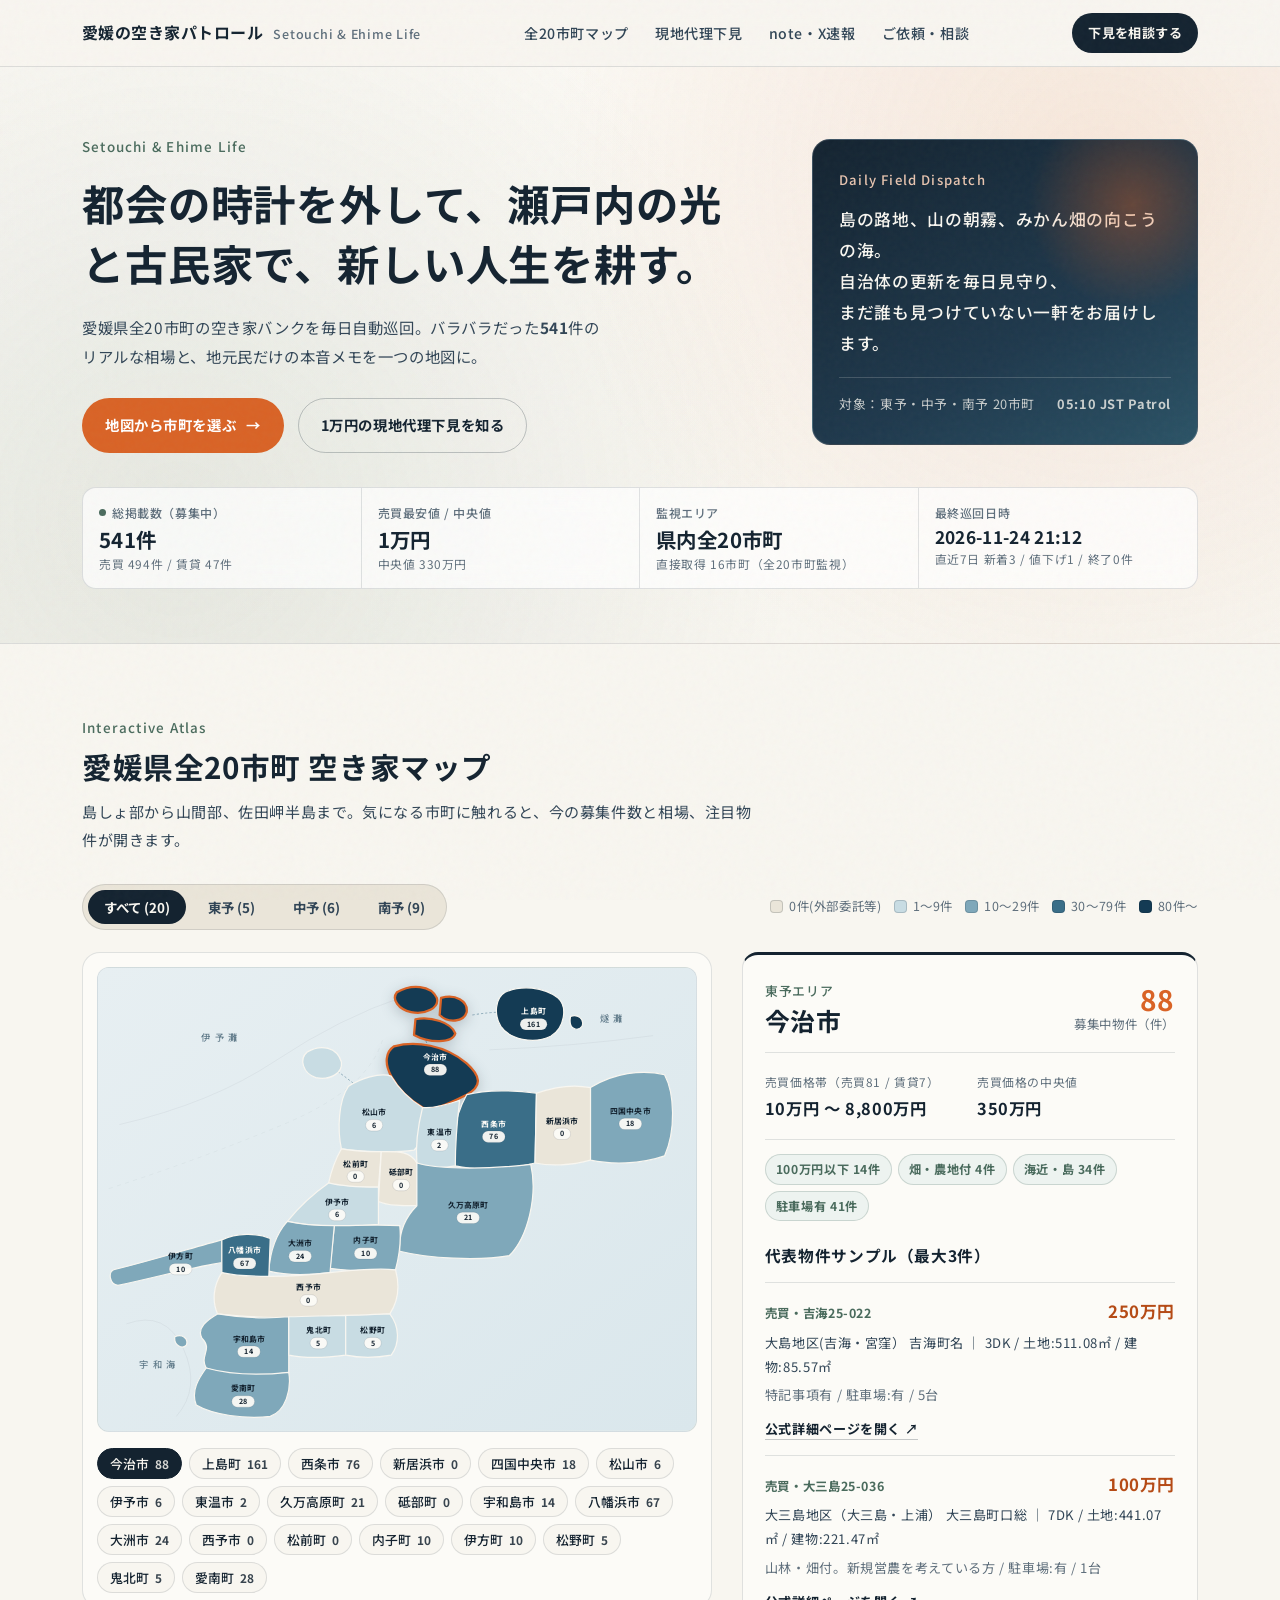
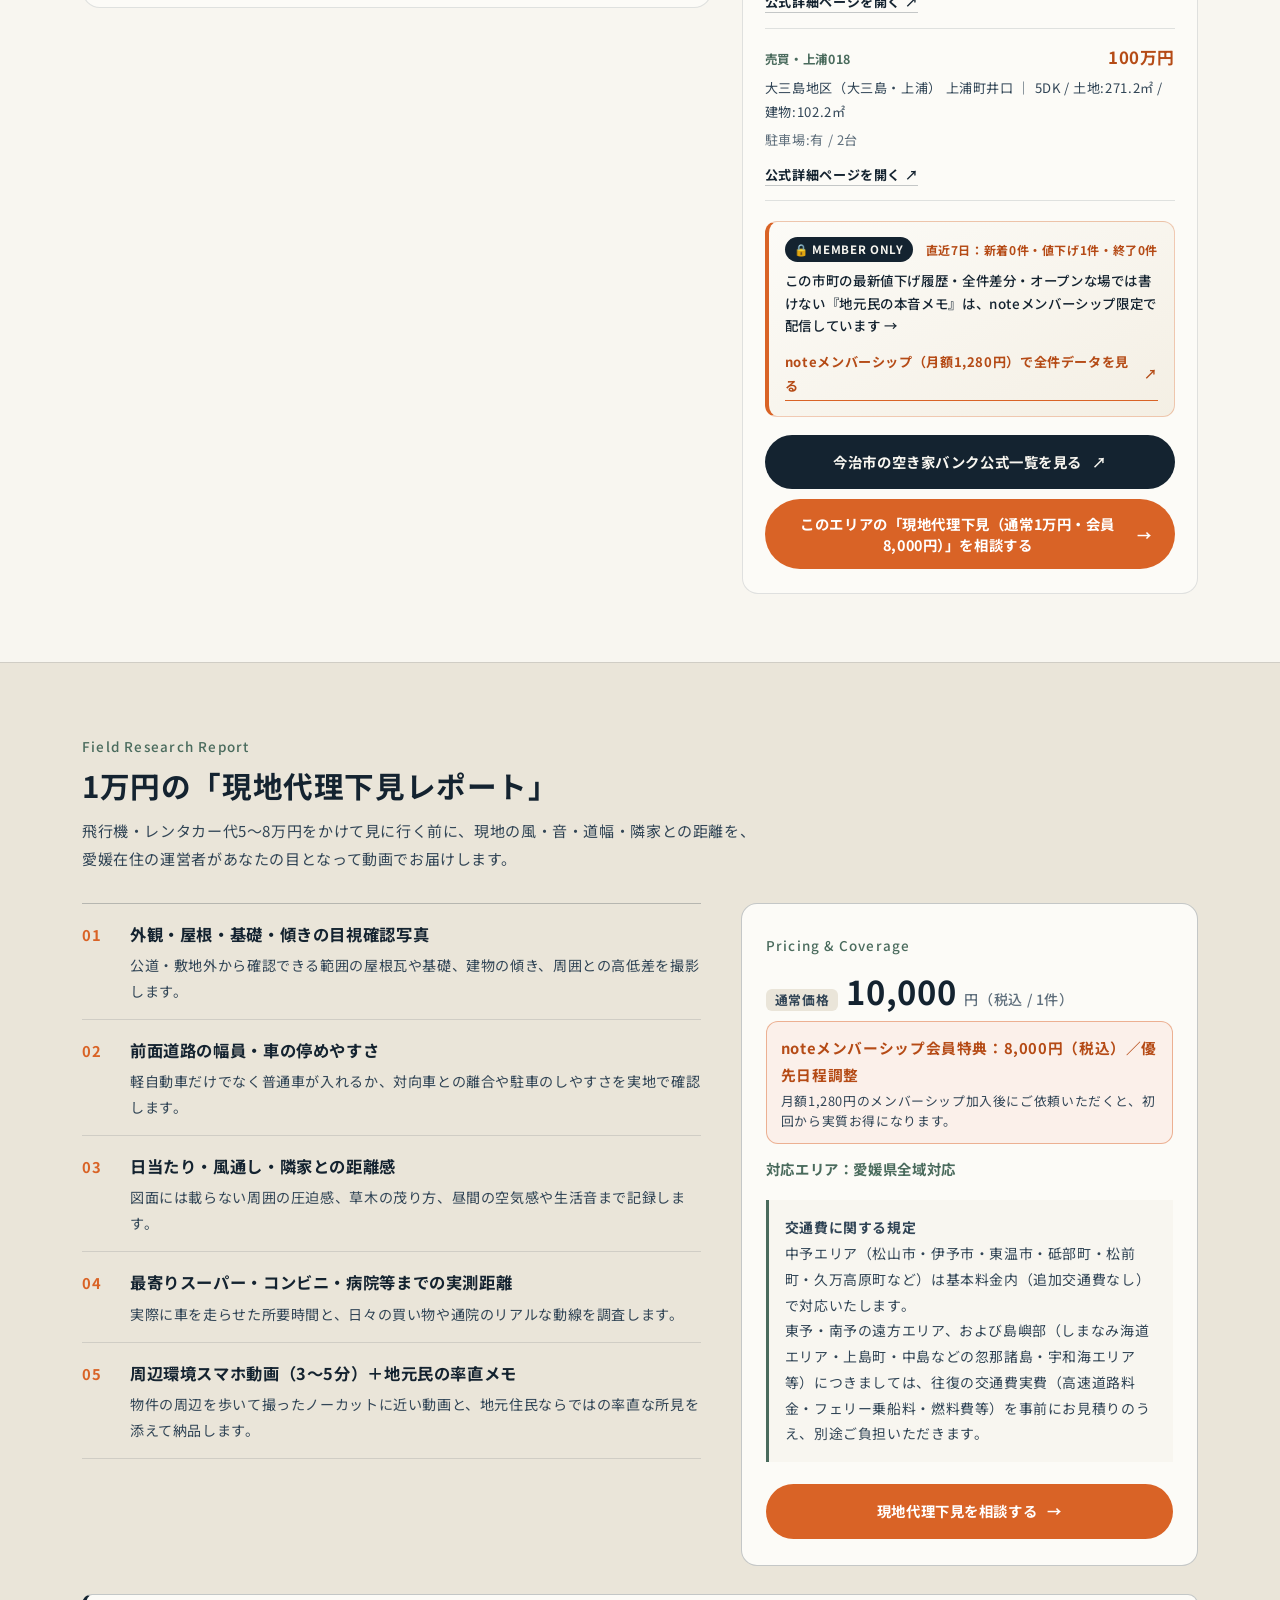
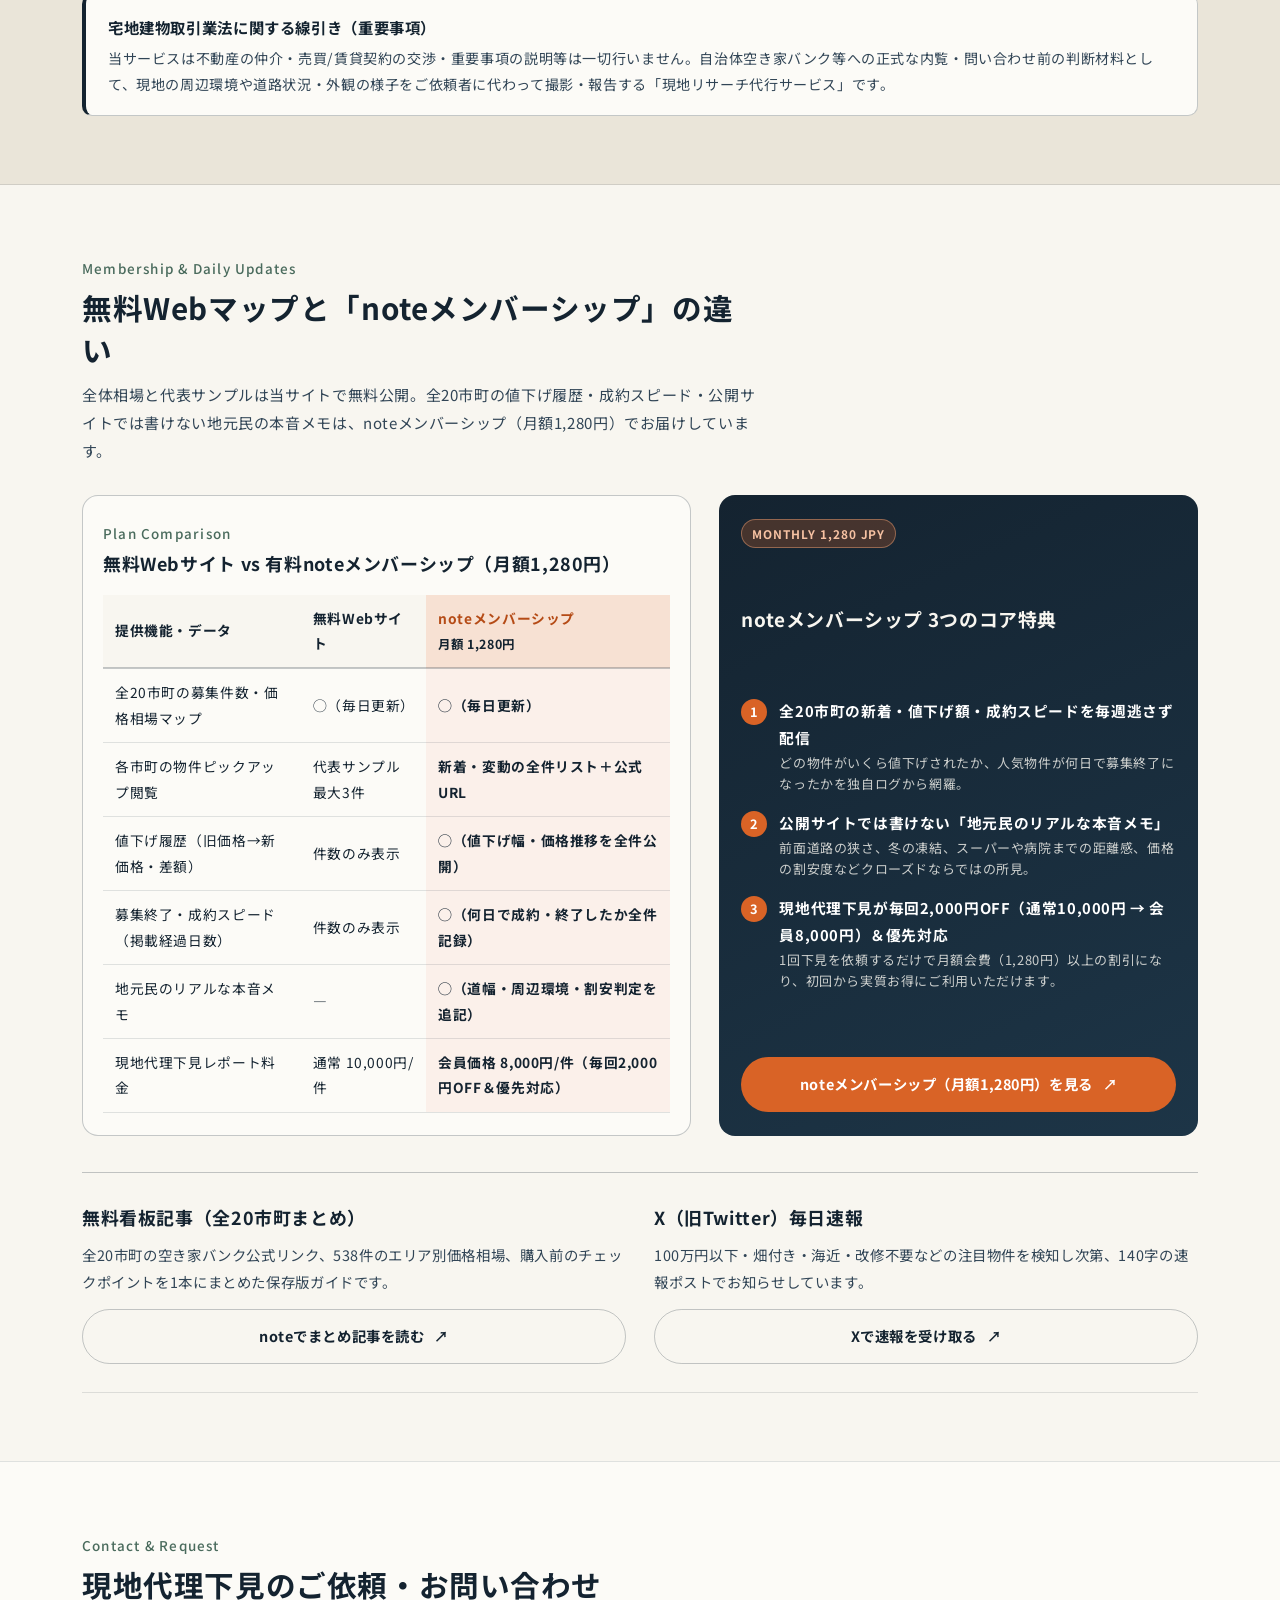
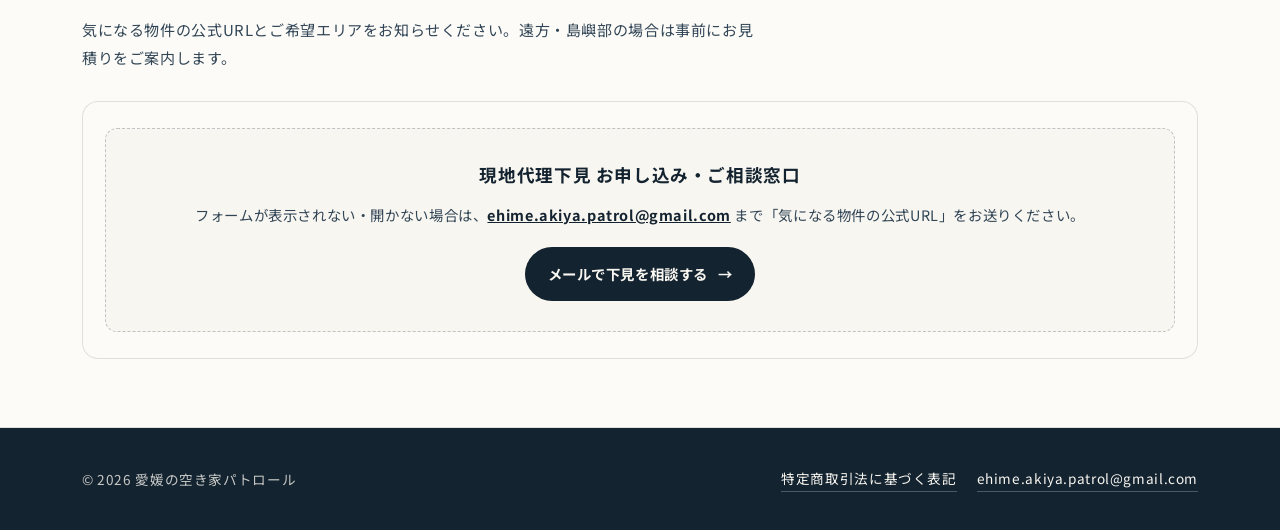
==== commit 115933d5: "feat: upgrade to 3-tier funnel (free web map, paid note membership, member inspection discount)" ====
--- a/web/index.html
+++ b/web/index.html
@@ -327,9 +327,13 @@
           <div class="offer-panel">
             <span class="en-kicker">Pricing &amp; Coverage</span>
             <div class="offer-price-tag">
-              10,000<small>円（税込 / 1件）</small>
-            </div>
-            <div style="font-size: 0.9rem; font-weight: 700; color: var(--sage);">
+              <span class="price-tier-label">通常価格</span>10,000<small>円（税込 / 1件）</small>
+            </div>
+            <div class="member-discount-badge">
+              <div class="member-discount-title">noteメンバーシップ会員特典：8,000円（税込）／優先日程調整</div>
+              <p class="member-discount-sub">月額1,280円のメンバーシップ加入後にご依頼いただくと、初回から実質お得になります。</p>
+            </div>
+            <div style="font-size: 0.9rem; font-weight: 700; color: var(--sage); margin-top: 10px;">
               対応エリア：愛媛県全域対応
             </div>
 
@@ -357,11 +361,95 @@
     <section class="section reveal" id="media-section">
       <div class="container">
         <div class="section-head">
-          <span class="en-kicker">Editorial &amp; Daily Updates</span>
-          <h2 class="section-title">毎日の速報は X・深い考察は note で</h2>
+          <span class="en-kicker">Membership &amp; Daily Updates</span>
+          <h2 class="section-title">無料Webマップと「noteメンバーシップ」の違い</h2>
           <p class="section-desc">
-            自動パトロールで拾い上げた新着・値下げ情報に、暮らしの視点を重ねて発信しています。
+            全体相場と代表サンプルは当サイトで無料公開。全20市町の値下げ履歴・成約スピード・公開サイトでは書けない地元民の本音メモは、noteメンバーシップ（月額1,280円）でお届けしています。
           </p>
+        </div>
+
+        <div class="tier-showcase">
+          <div class="tier-compare-card">
+            <div class="tier-compare-header">
+              <span class="en-kicker" style="margin-bottom:2px;">Plan Comparison</span>
+              <h3>無料Webサイト vs 有料noteメンバーシップ（月額1,280円）</h3>
+            </div>
+            <div class="tier-table-wrap">
+              <table class="tier-table" aria-label="無料Webサイトと有料noteメンバーシップの比較表">
+                <thead>
+                  <tr>
+                    <th>提供機能・データ</th>
+                    <th>無料Webサイト</th>
+                    <th class="is-member-col">noteメンバーシップ<br /><span class="th-price">月額 1,280円</span></th>
+                  </tr>
+                </thead>
+                <tbody>
+                  <tr>
+                    <td>全20市町の募集件数・価格相場マップ</td>
+                    <td>◯（毎日更新）</td>
+                    <td class="is-member-col"><strong>◯（毎日更新）</strong></td>
+                  </tr>
+                  <tr>
+                    <td>各市町の物件ピックアップ閲覧</td>
+                    <td>代表サンプル最大3件</td>
+                    <td class="is-member-col"><strong>新着・変動の全件リスト＋公式URL</strong></td>
+                  </tr>
+                  <tr>
+                    <td>値下げ履歴（旧価格→新価格・差額）</td>
+                    <td>件数のみ表示</td>
+                    <td class="is-member-col"><strong>◯（値下げ幅・価格推移を全件公開）</strong></td>
+                  </tr>
+                  <tr>
+                    <td>募集終了・成約スピード（掲載経過日数）</td>
+                    <td>件数のみ表示</td>
+                    <td class="is-member-col"><strong>◯（何日で成約・終了したか全件記録）</strong></td>
+                  </tr>
+                  <tr>
+                    <td>地元民のリアルな本音メモ</td>
+                    <td>―</td>
+                    <td class="is-member-col"><strong>◯（道幅・周辺環境・割安判定を追記）</strong></td>
+                  </tr>
+                  <tr>
+                    <td>現地代理下見レポート料金</td>
+                    <td>通常 10,000円/件</td>
+                    <td class="is-member-col"><strong>会員価格 8,000円/件（毎回2,000円OFF＆優先対応）</strong></td>
+                  </tr>
+                </tbody>
+              </table>
+            </div>
+          </div>
+
+          <div class="member-benefits-card">
+            <span class="member-pill-tag">MONTHLY 1,280 JPY</span>
+            <h3>noteメンバーシップ 3つのコア特典</h3>
+            <ul class="benefit-list">
+              <li>
+                <span class="benefit-num">1</span>
+                <div>
+                  <strong>全20市町の新着・値下げ額・成約スピードを毎週逃さず配信</strong>
+                  <p>どの物件がいくら値下げされたか、人気物件が何日で募集終了になったかを独自ログから網羅。</p>
+                </div>
+              </li>
+              <li>
+                <span class="benefit-num">2</span>
+                <div>
+                  <strong>公開サイトでは書けない「地元民のリアルな本音メモ」</strong>
+                  <p>前面道路の狭さ、冬の凍結、スーパーや病院までの距離感、価格の割安度などクローズドならではの所見。</p>
+                </div>
+              </li>
+              <li>
+                <span class="benefit-num">3</span>
+                <div>
+                  <strong>現地代理下見が毎回2,000円OFF（通常10,000円 → 会員8,000円）＆優先対応</strong>
+                  <p>1回下見を依頼するだけで月額会費（1,280円）以上の割引になり、初回から実質お得にご利用いただけます。</p>
+                </div>
+              </li>
+            </ul>
+            <a class="btn btn-mikan" style="width:100%;" id="link-note-membership" href="https://note.com/" target="_blank" rel="noopener noreferrer">
+              <span>noteメンバーシップ（月額1,280円）を見る</span>
+              <span class="btn-arrow" aria-hidden="true">↗</span>
+            </a>
+          </div>
         </div>
 
         <div class="media-columns">
@@ -372,17 +460,6 @@
             </div>
             <a class="btn btn-ghost" id="link-note-welcome" href="https://note.com/" target="_blank" rel="noopener noreferrer">
               <span>noteでまとめ記事を読む</span>
-              <span class="btn-arrow" aria-hidden="true">↗</span>
-            </a>
-          </article>
-
-          <article class="media-col">
-            <div>
-              <h3>週間レポート＆地元民メモ（note）</h3>
-              <p>毎週日曜に、その週の新着・価格改定物件を一覧化し、地元民のリアルメモを添えてお届けするメンバーシップを準備中です。</p>
-            </div>
-            <a class="btn btn-navy" id="link-note-membership" href="https://note.com/" target="_blank" rel="noopener noreferrer">
-              <span>noteアカウントを開く</span>
               <span class="btn-arrow" aria-hidden="true">↗</span>
             </a>
           </article>
--- a/web/css/style.css
+++ b/web/css/style.css
@@ -803,6 +803,69 @@
   margin-bottom: 18px;
 }
 
+/* Lock-style Membership Teaser Box in Detail Panel */
+.member-teaser-box {
+  position: relative;
+  background: linear-gradient(155deg, #FCFBF7 0%, #F4EFE4 100%);
+  border: 1px solid rgba(217, 99, 38, 0.32);
+  border-left: 4px solid var(--mikan);
+  border-radius: 12px;
+  padding: 15px 16px;
+  margin-bottom: 18px;
+}
+
+.member-teaser-head {
+  display: flex;
+  flex-wrap: wrap;
+  align-items: center;
+  justify-content: space-between;
+  gap: 8px;
+  margin-bottom: 7px;
+}
+
+.lock-badge {
+  display: inline-flex;
+  align-items: center;
+  gap: 4px;
+  background: var(--navy);
+  color: var(--washi);
+  font-size: 0.72rem;
+  font-weight: 700;
+  letter-spacing: 0.06em;
+  padding: 2px 9px;
+  border-radius: 999px;
+}
+
+.teaser-counts {
+  font-size: 0.75rem;
+  font-weight: 700;
+  color: var(--mikan-dark);
+}
+
+.member-teaser-text {
+  margin: 0 0 10px;
+  font-size: 0.84rem;
+  line-height: 1.65;
+  color: var(--navy);
+  font-weight: 500;
+}
+
+.member-teaser-link {
+  display: inline-flex;
+  align-items: center;
+  gap: 6px;
+  font-size: 0.82rem;
+  font-weight: 700;
+  color: var(--mikan-dark);
+  border-bottom: 1.5px solid var(--mikan);
+  padding-bottom: 1px;
+}
+
+.member-teaser-link:hover {
+  color: var(--navy);
+  border-bottom-color: var(--navy);
+}
+
 .detail-actions {
   display: flex;
   flex-direction: column;
@@ -870,7 +933,20 @@
   letter-spacing: 0.02em;
   color: var(--navy);
   line-height: 1.25;
-  margin: 6px 0 4px;
+  margin: 6px 0 8px;
+  display: flex;
+  flex-wrap: wrap;
+  align-items: baseline;
+  gap: 8px;
+}
+
+.price-tier-label {
+  font-size: 0.8rem;
+  font-weight: 700;
+  color: var(--navy-soft);
+  background: var(--sand);
+  padding: 3px 9px;
+  border-radius: 6px;
 }
 
 .offer-price-tag small {
@@ -878,6 +954,28 @@
   font-size: 0.88rem;
   font-weight: 500;
   color: var(--muted);
+}
+
+.member-discount-badge {
+  background: var(--mikan-soft);
+  border: 1.5px solid rgba(217, 99, 38, 0.45);
+  border-radius: 12px;
+  padding: 12px 14px;
+  margin: 10px 0 12px;
+}
+
+.member-discount-title {
+  font-size: 0.92rem;
+  font-weight: 700;
+  color: var(--mikan-dark);
+  margin-bottom: 3px;
+}
+
+.member-discount-sub {
+  margin: 0;
+  font-size: 0.8rem;
+  line-height: 1.55;
+  color: var(--navy-soft);
 }
 
 .travel-policy {
@@ -909,6 +1007,145 @@
   margin-bottom: 4px;
 }
 
+/* Membership Comparison & Benefits Showcase */
+.tier-showcase {
+  display: grid;
+  grid-template-columns: 1fr;
+  gap: 24px;
+  margin-bottom: 36px;
+}
+
+.tier-compare-card {
+  background: var(--washi-pure);
+  border: 1px solid var(--hairline-strong);
+  border-radius: 16px;
+  padding: 22px 20px;
+}
+
+.tier-compare-header h3 {
+  margin: 0 0 14px;
+  font-size: 1.12rem;
+  font-weight: 700;
+  color: var(--navy);
+}
+
+.tier-table-wrap {
+  overflow-x: auto;
+}
+
+.tier-table {
+  width: 100%;
+  border-collapse: collapse;
+  font-size: 0.86rem;
+}
+
+.tier-table th,
+.tier-table td {
+  padding: 11px 12px;
+  border-bottom: 1px solid var(--hairline);
+  text-align: left;
+  vertical-align: middle;
+}
+
+.tier-table thead th {
+  font-weight: 700;
+  color: var(--navy);
+  background: var(--washi);
+  border-bottom: 2px solid var(--hairline-strong);
+}
+
+.tier-table .is-member-col {
+  background: var(--mikan-soft);
+  color: var(--navy);
+}
+
+.tier-table thead .is-member-col {
+  background: #F7E1D3;
+  color: var(--mikan-dark);
+}
+
+.th-price {
+  display: inline-block;
+  font-size: 0.78rem;
+  font-weight: 700;
+  color: var(--navy);
+}
+
+.member-benefits-card {
+  background: linear-gradient(155deg, #142330 0%, #1D3547 100%);
+  color: var(--washi);
+  border-radius: 16px;
+  padding: 24px 22px;
+  display: flex;
+  flex-direction: column;
+  justify-content: space-between;
+}
+
+.member-pill-tag {
+  display: inline-block;
+  align-self: flex-start;
+  background: rgba(217, 99, 38, 0.25);
+  border: 1px solid rgba(243, 165, 120, 0.45);
+  color: #F7C2A3;
+  font-size: 0.74rem;
+  font-weight: 700;
+  letter-spacing: 0.08em;
+  padding: 3px 10px;
+  border-radius: 999px;
+  margin-bottom: 10px;
+}
+
+.member-benefits-card h3 {
+  margin: 0 0 16px;
+  font-size: 1.18rem;
+  font-weight: 700;
+  color: var(--washi);
+}
+
+.benefit-list {
+  list-style: none;
+  padding: 0;
+  margin: 0 0 22px;
+  display: flex;
+  flex-direction: column;
+  gap: 14px;
+}
+
+.benefit-list li {
+  display: grid;
+  grid-template-columns: 28px 1fr;
+  gap: 10px;
+  align-items: start;
+}
+
+.benefit-num {
+  width: 26px;
+  height: 26px;
+  border-radius: 50%;
+  background: var(--mikan);
+  color: #fff;
+  font-size: 0.8rem;
+  font-weight: 700;
+  display: inline-flex;
+  align-items: center;
+  justify-content: center;
+  margin-top: 2px;
+}
+
+.benefit-list strong {
+  display: block;
+  font-size: 0.92rem;
+  color: #fff;
+  margin-bottom: 2px;
+}
+
+.benefit-list p {
+  margin: 0;
+  font-size: 0.81rem;
+  line-height: 1.6;
+  color: rgba(248, 246, 240, 0.8);
+}
+
 /* Media Strip */
 .media-columns {
   display: grid;
@@ -1085,8 +1322,12 @@
     grid-template-columns: 1.15fr 0.85fr;
     gap: 40px;
   }
+  .tier-showcase {
+    grid-template-columns: 1.12fr 0.88fr;
+    gap: 28px;
+  }
   .media-columns {
-    grid-template-columns: repeat(3, 1fr);
+    grid-template-columns: repeat(2, 1fr);
     gap: 28px;
     border-bottom: 1px solid var(--hairline);
   }
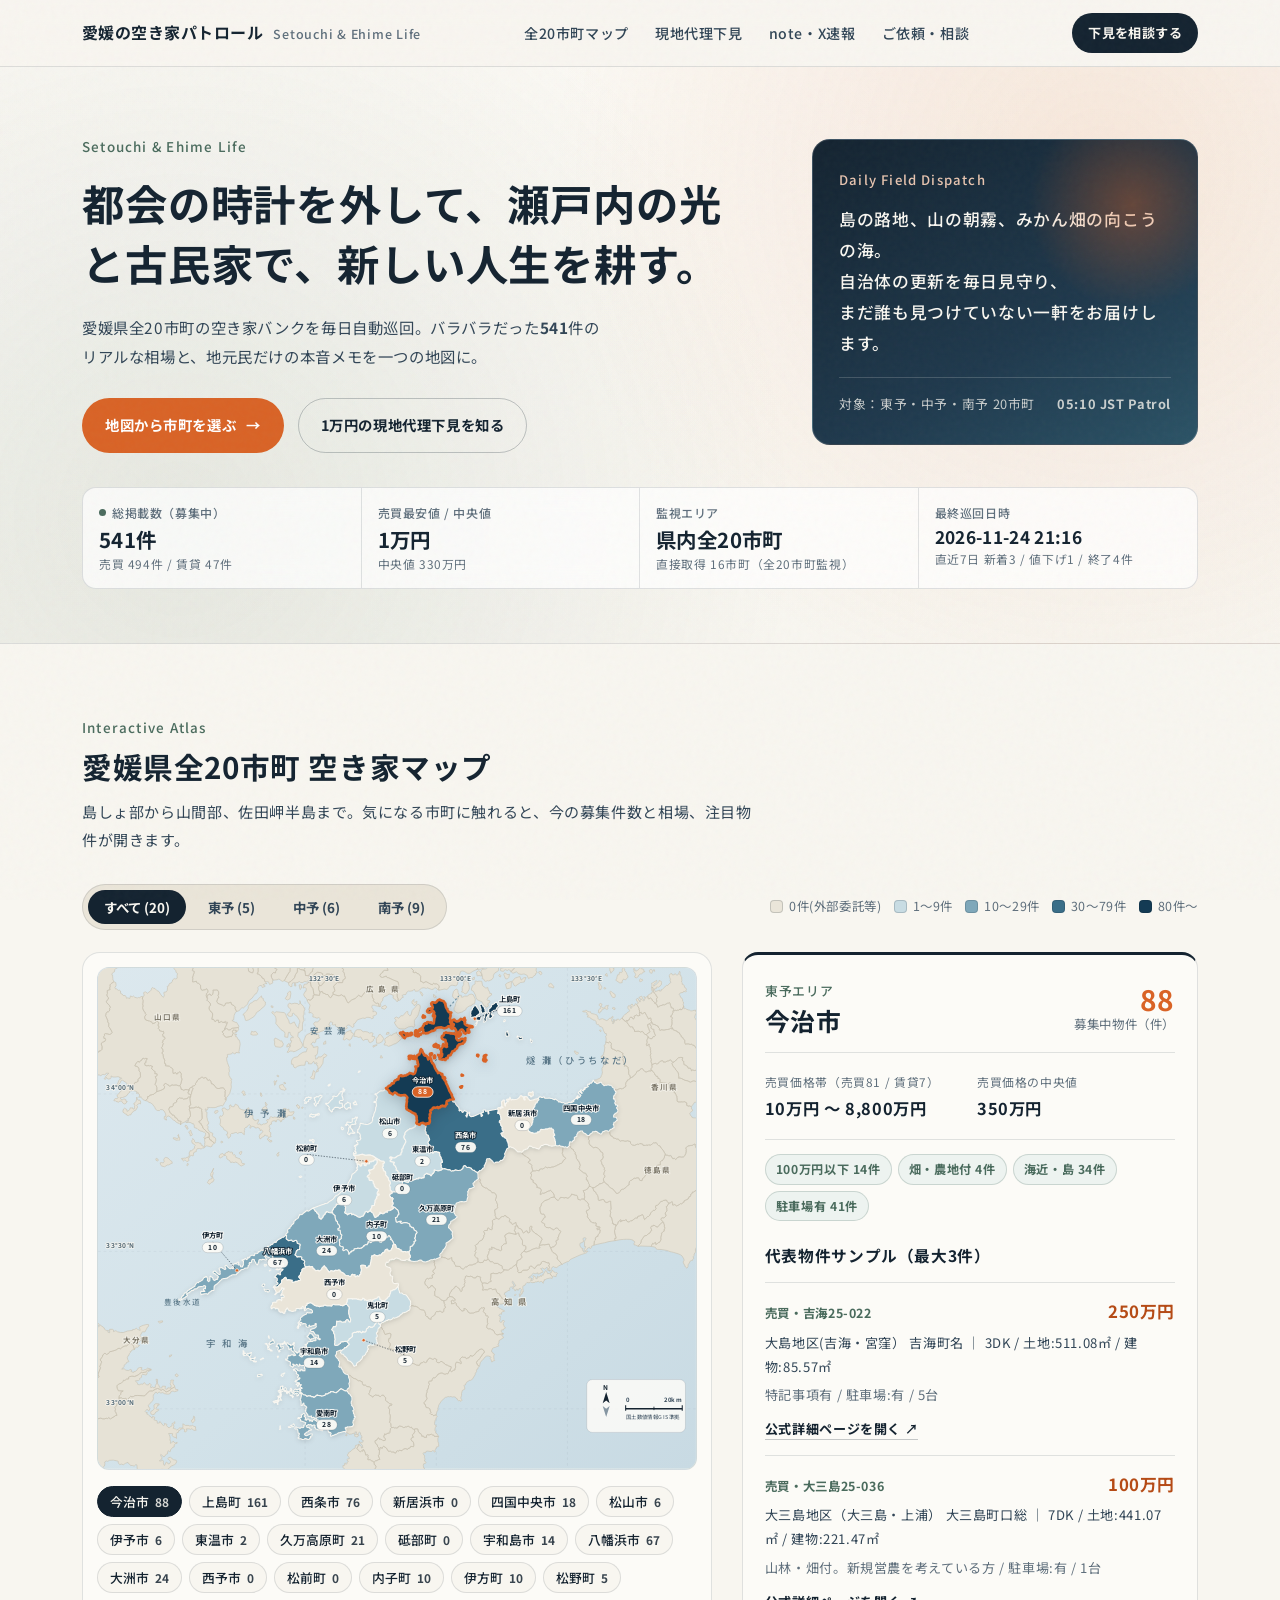
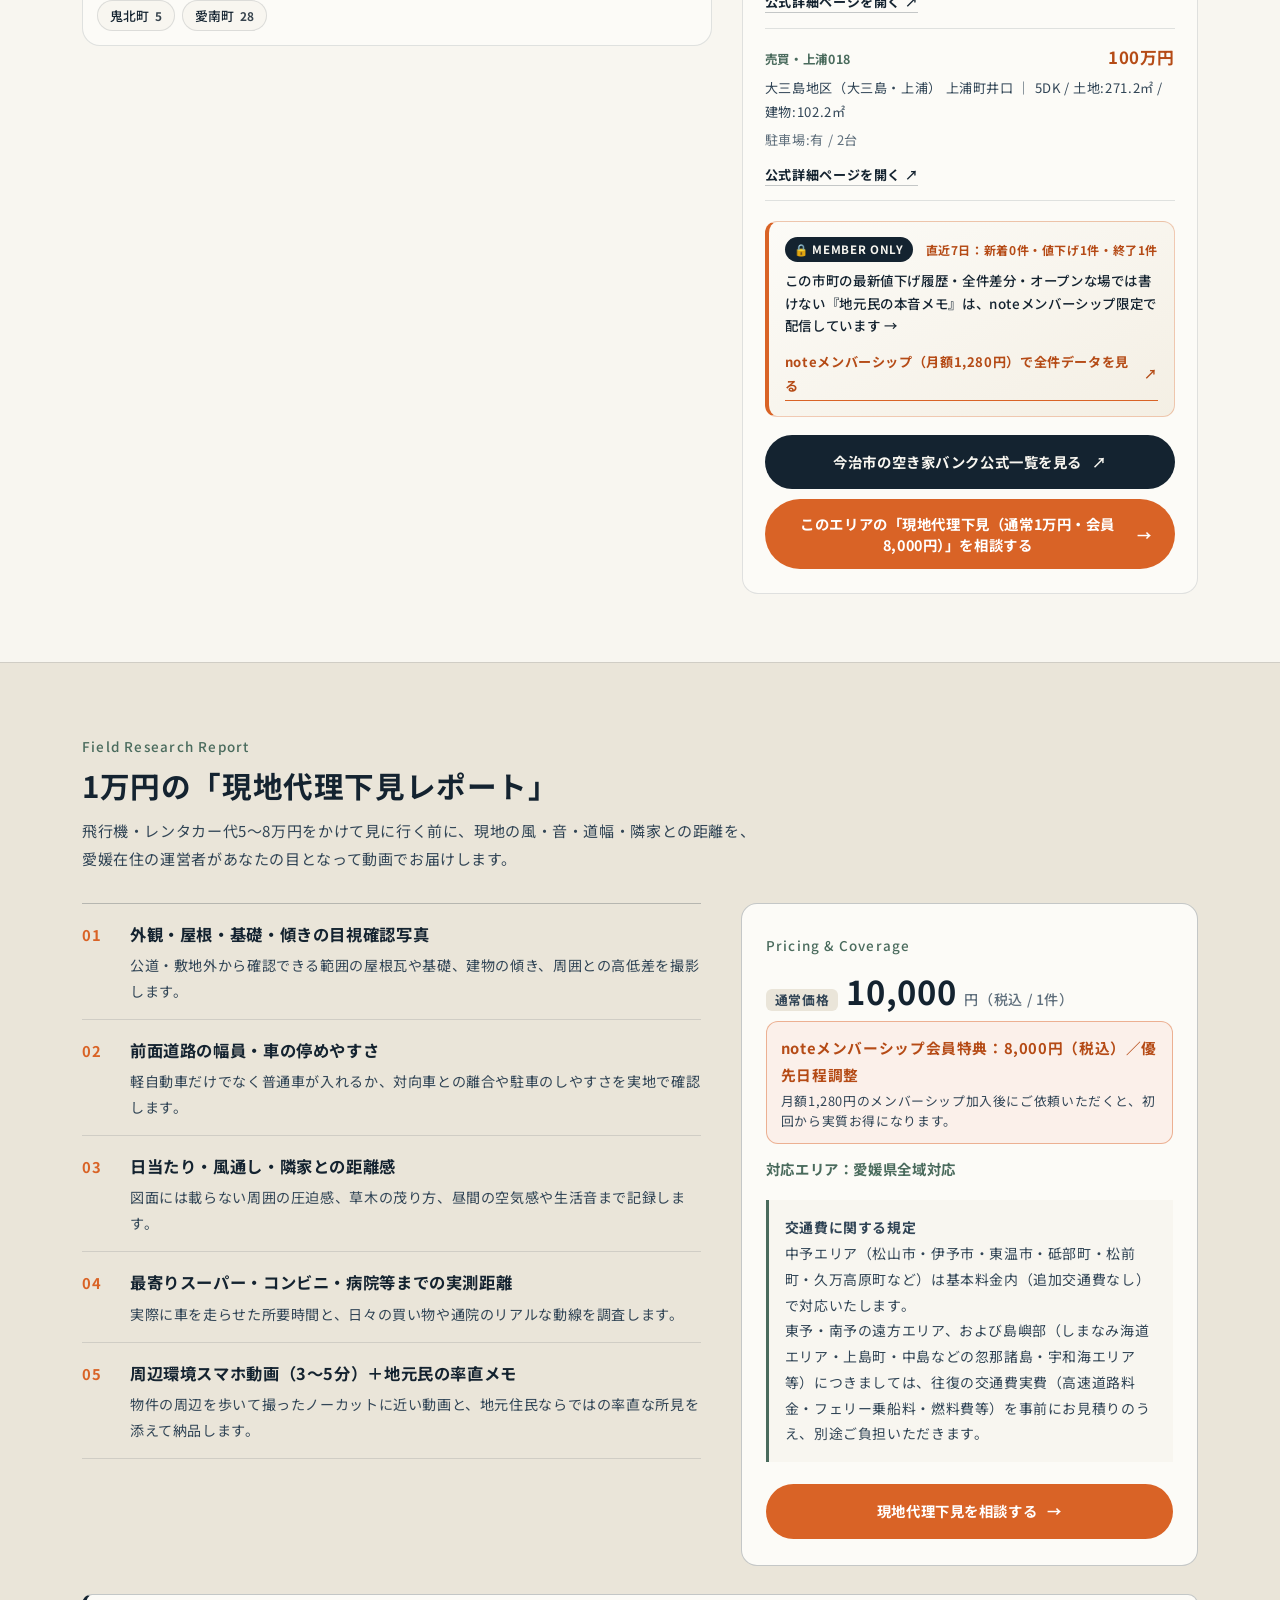
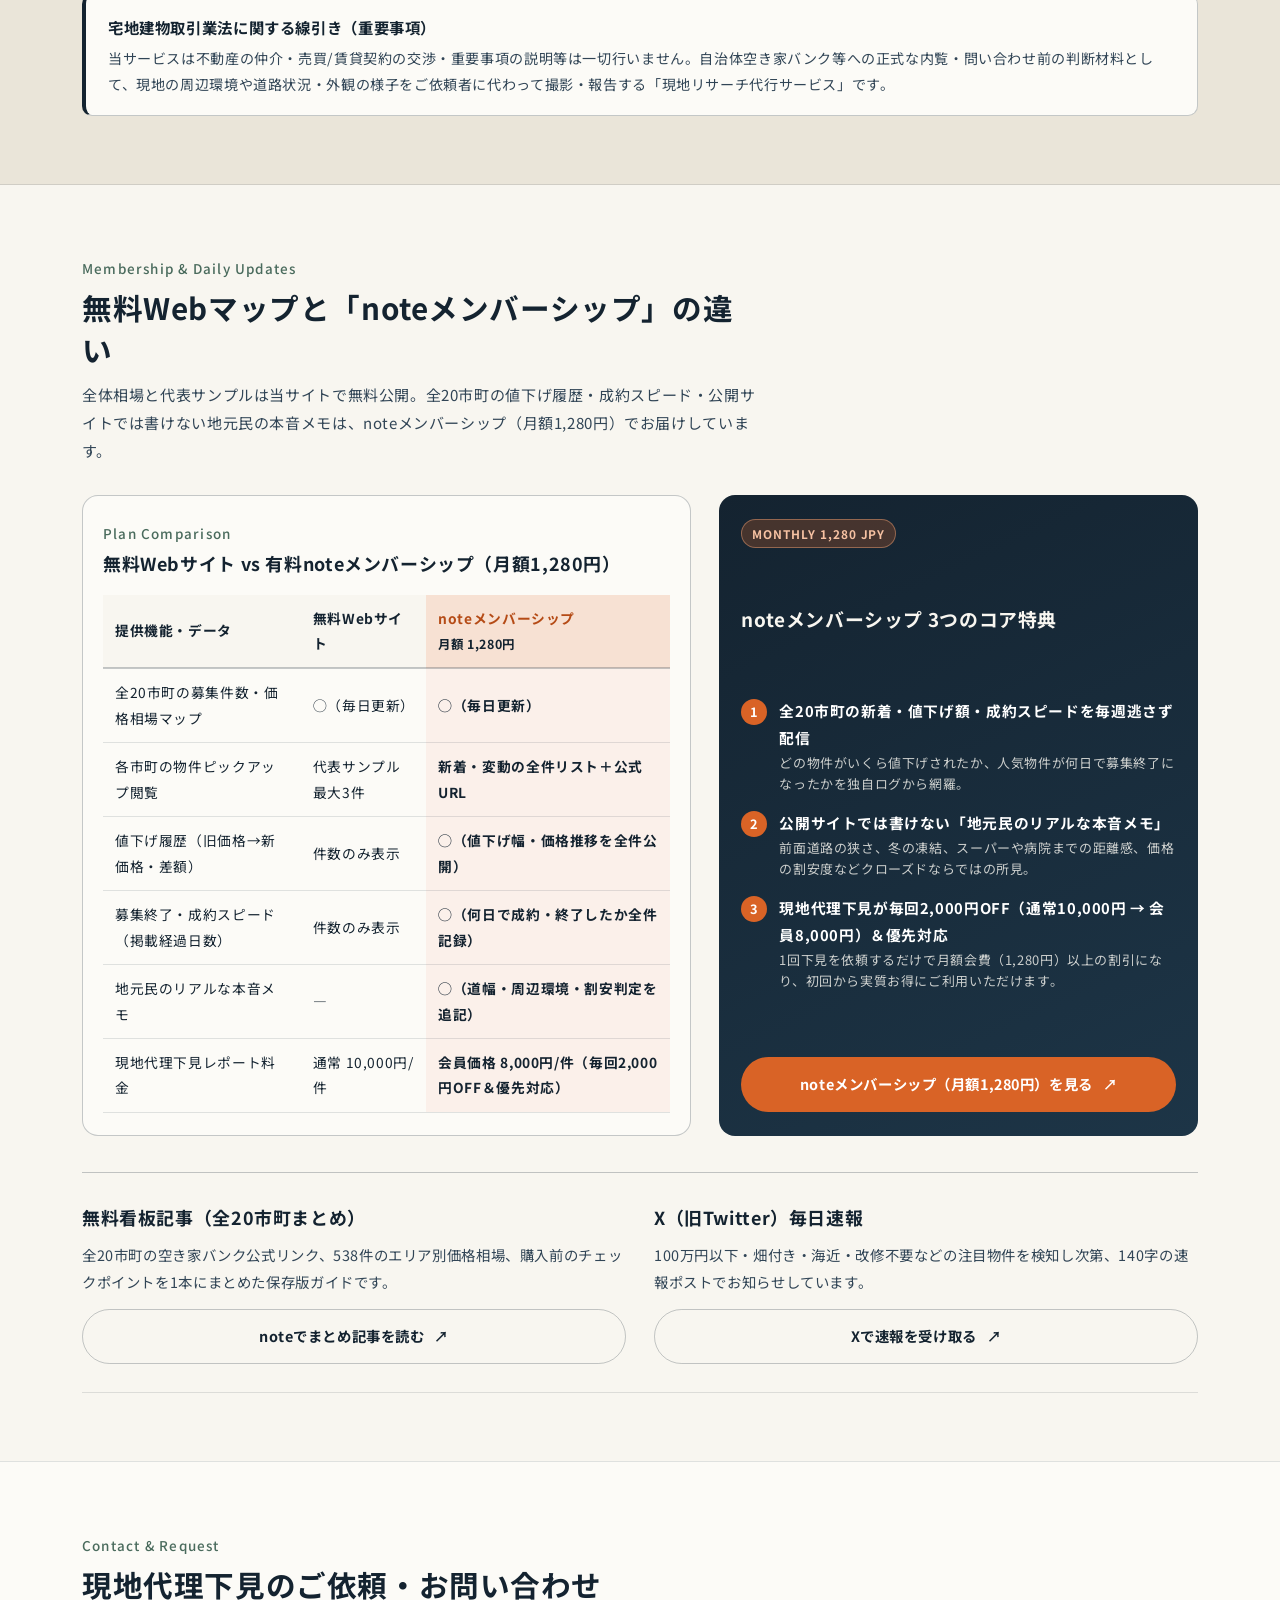
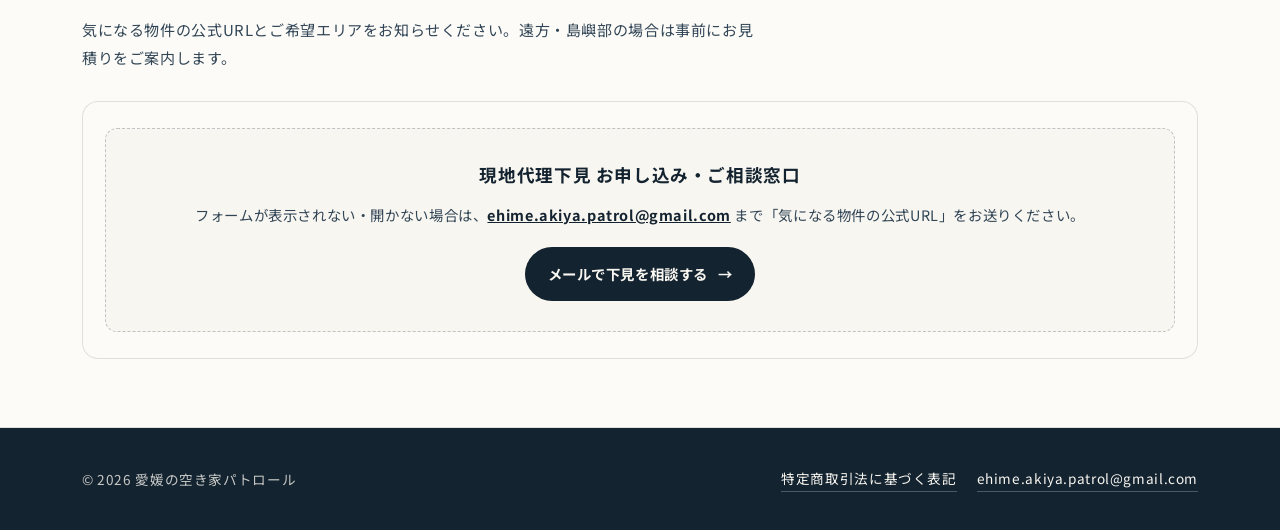
==== commit 49319efa: "feat(web): replace schematic map with real MLIT GIS cartographic map of Ehime and surrounding prefec" ====
--- a/web/index.html
+++ b/web/index.html
@@ -132,133 +132,146 @@
           <!-- Left: Organic Ehime Terrain SVG Map -->
           <div class="atlas-canvas">
             <div class="svg-frame">
-              <svg id="ehime-map" viewBox="0 0 840 650" role="img" aria-label="愛媛県全20市町 地形インタラクティブ地図">
+              <svg id="ehime-map" viewBox="0 0 860 720" role="img" aria-label="国土数値情報GISデータに基づく愛媛県全20市町インタラクティブ地図">
                 <defs>
                   <linearGradient id="seaGrad" x1="0" y1="0" x2="1" y2="1">
-                    <stop offset="0%" stop-color="#E7EFF2" />
-                    <stop offset="100%" stop-color="#DAE7EC" />
+                    <stop offset="0%" stop-color="#DCE8EE" />
+                    <stop offset="55%" stop-color="#D2E2E9" />
+                    <stop offset="100%" stop-color="#C8DAE3" />
                   </linearGradient>
+                  <filter id="landShadow" x="-5%" y="-5%" width="110%" height="110%">
+                    <feDropShadow dx="0" dy="2" stdDeviation="3.5" flood-color="#0E2231" flood-opacity="0.16" />
+                  </filter>
                 </defs>
-                <rect width="840" height="650" fill="url(#seaGrad)" />
-
-                <!-- 海域の穏やかな等深線・波紋ライン -->
-                <path d="M 30 220 Q 160 190 250 130 T 430 40" fill="none" stroke="rgba(20,35,48,0.06)" stroke-width="1.2" />
-                <path d="M 15 310 Q 140 270 260 220 T 400 100" fill="none" stroke="rgba(20,35,48,0.05)" stroke-width="1" stroke-dasharray="6 6" />
-                <path d="M 40 500 Q 95 480 120 535 T 110 630" fill="none" stroke="rgba(20,35,48,0.06)" stroke-width="1.2" />
-                <path d="M 550 115 Q 670 110 780 95" fill="none" stroke="rgba(20,35,48,0.06)" stroke-width="1.2" />
-
-                <!-- 山間部（四国山地）の控えめな等高線 -->
-                <path d="M 445 360 Q 515 310 595 345" fill="none" stroke="rgba(74,107,93,0.14)" stroke-width="1.2" />
-                <path d="M 465 378 Q 525 335 585 365" fill="none" stroke="rgba(74,107,93,0.12)" stroke-width="1" />
-
-                <!-- 海域ラベル -->
-                <text x="145" y="102" fill="#637D8C" font-family='"Noto Sans JP", -apple-system, BlinkMacSystemFont, "Hiragino Kaku Gothic ProN", "Meiryo", sans-serif' font-size="13" font-weight="500" letter-spacing="0.14em">伊 予 灘</text>
-                <text x="705" y="76" fill="#637D8C" font-family='"Noto Sans JP", -apple-system, BlinkMacSystemFont, "Hiragino Kaku Gothic ProN", "Meiryo", sans-serif' font-size="13" font-weight="500" letter-spacing="0.14em">燧 灘</text>
-                <text x="58" y="562" fill="#637D8C" font-family='"Noto Sans JP", -apple-system, BlinkMacSystemFont, "Hiragino Kaku Gothic ProN", "Meiryo", sans-serif' font-size="13" font-weight="500" letter-spacing="0.14em">宇 和 海</text>
-
-                <!-- しまなみ・航路ガイド線 -->
-                <path d="M 332 142 Q 355 158 378 178" fill="none" stroke="#85A4B3" stroke-width="1.3" stroke-dasharray="3 3" />
-                <path d="M 455 92 Q 465 110 472 128" fill="none" stroke="#85A4B3" stroke-width="1.3" stroke-dasharray="3 3" />
-                <path d="M 526 66 Q 550 62 568 62" fill="none" stroke="#85A4B3" stroke-width="1.3" stroke-dasharray="3 3" />
-
-                <!-- 1. 上島町（芸予諸島：弓削島・生名島・岩城島・魚島） -->
-                <g class="muni-group" data-muni="上島町" data-cx="612" data-cy="68">
-                  <path class="muni-shape" d="M 572 34 C 594 24, 626 26, 646 42 C 660 54, 656 84, 636 96 C 612 108, 578 100, 566 82 C 556 66, 558 42, 572 34 Z M 664 68 C 674 64, 684 72, 680 82 C 674 90, 660 86, 664 68 Z" />
-                </g>
-
-                <!-- 2. 今治市（高縄半島北東＋大三島・伯方島・大島） -->
-                <g class="muni-group" data-muni="今治市" data-cx="474" data-cy="132">
-                  <path class="muni-shape" d="M 420 34 C 440 22, 468 24, 476 42 C 480 56, 460 66, 440 62 C 422 58, 412 44, 420 34 Z M 482 42 C 502 36, 520 46, 518 62 C 514 76, 492 78, 480 66 Z M 446 72 C 468 68, 496 76, 502 92 C 498 106, 466 106, 444 94 Z M 416 110 C 446 102, 488 108, 518 134 C 538 152, 540 166, 518 178 C 490 192, 468 202, 456 196 C 436 184, 422 170, 412 152 C 402 134, 404 118, 416 110 Z" />
-                </g>
-
-                <!-- 3. 西条市（石鎚山北麓〜加茂川河口） -->
-                <g class="muni-group" data-muni="西条市" data-cx="556" data-cy="226">
-                  <path class="muni-shape" d="M 518 178 C 546 170, 588 172, 616 176 L 614 274 C 584 282, 536 286, 502 278 C 496 254, 498 214, 518 178 Z" />
-                </g>
-
-                <!-- 4. 新居浜市 -->
-                <g class="muni-group" data-muni="新居浜市" data-cx="652" data-cy="222">
-                  <path class="muni-shape" d="M 616 176 C 644 166, 672 164, 692 168 L 692 270 C 664 278, 634 278, 614 274 Z" />
-                </g>
-
-                <!-- 5. 四国中央市（法皇山脈〜香川・徳島県境） -->
-                <g class="muni-group" data-muni="四国中央市" data-cx="748" data-cy="208">
-                  <path class="muni-shape" d="M 692 168 C 724 148, 764 142, 796 150 C 810 176, 812 228, 796 264 C 762 276, 720 276, 692 270 Z" />
-                </g>
-
-                <!-- 6. 松山市（高縄半島西〜松山平野＋忽那諸島：中島・興居島） -->
-                <g class="muni-group" data-muni="松山市" data-cx="388" data-cy="210">
-                  <path class="muni-shape" d="M 294 118 C 314 106, 336 112, 342 132 C 344 148, 326 158, 306 154 C 288 148, 282 128, 294 118 Z M 352 166 C 368 156, 396 146, 412 152 C 424 172, 440 186, 456 196 C 458 220, 456 244, 444 256 C 414 260, 368 258, 342 254 C 336 226, 338 186, 352 166 Z" />
-                </g>
-
-                <!-- 7. 東温市 -->
-                <g class="muni-group" data-muni="東温市" data-cx="480" data-cy="238">
-                  <path class="muni-shape" d="M 456 196 C 474 198, 496 190, 508 186 C 504 220, 502 254, 502 278 C 482 282, 464 282, 448 274 C 446 250, 450 220, 456 196 Z" />
-                </g>
-
-                <!-- 8. 松前町 -->
-                <g class="muni-group" data-muni="松前町" data-cx="362" data-cy="282">
-                  <path class="muni-shape" d="M 342 254 C 366 258, 386 258, 398 258 L 394 308 C 368 308, 340 308, 324 302 C 328 284, 334 268, 342 254 Z" />
-                </g>
-
-                <!-- 9. 砥部町 -->
-                <g class="muni-group" data-muni="砥部町" data-cx="426" data-cy="294">
-                  <path class="muni-shape" d="M 398 258 C 418 258, 438 256, 448 274 L 448 334 C 426 334, 408 334, 394 328 Z" />
-                </g>
-
-                <!-- 10. 伊予市（双海海岸沿い） -->
-                <g class="muni-group" data-muni="伊予市" data-cx="336" data-cy="336">
-                  <path class="muni-shape" d="M 324 302 C 348 308, 374 308, 394 308 L 394 360 C 354 364, 298 364, 266 356 C 282 336, 304 316, 324 302 Z" />
-                </g>
-
-                <!-- 11. 久万高原町（四国山地中央） -->
-                <g class="muni-group" data-muni="久万高原町" data-cx="520" data-cy="340">
-                  <path class="muni-shape" d="M 448 274 C 474 282, 536 284, 608 276 C 618 320, 604 378, 578 404 C 534 412, 464 408, 424 398 C 422 368, 434 348, 448 334 Z" />
-                </g>
-
-                <!-- 12. 内子町 -->
-                <g class="muni-group" data-muni="内子町" data-cx="376" data-cy="390">
-                  <path class="muni-shape" d="M 332 362 C 362 362, 394 360, 424 362 C 426 382, 424 402, 418 424 C 384 426, 352 426, 326 422 Z" />
-                </g>
-
-                <!-- 13. 大洲市（長浜海岸〜肱川流域） -->
-                <g class="muni-group" data-muni="大洲市" data-cx="284" data-cy="394">
-                  <path class="muni-shape" d="M 266 356 C 292 362, 314 362, 332 362 L 326 428 C 294 432, 264 432, 240 426 C 242 396, 250 374, 266 356 Z" />
-                </g>
-
-                <!-- 14. 伊方町（伸びやかな佐田岬半島） -->
-                <g class="muni-group" data-muni="伊方町" data-cx="116" data-cy="412">
-                  <path class="muni-shape" d="M 174 382 C 136 392, 86 408, 22 424 C 14 428, 16 444, 28 446 C 84 434, 134 420, 174 414 Z" />
-                </g>
-
-                <!-- 15. 八幡浜市 -->
-                <g class="muni-group" data-muni="八幡浜市" data-cx="206" data-cy="404">
-                  <path class="muni-shape" d="M 174 382 C 194 372, 224 372, 242 380 L 240 434 C 216 438, 188 436, 174 428 Z" />
-                </g>
-
-                <!-- 16. 西予市（三瓶・明浜〜野村・城川） -->
-                <g class="muni-group" data-muni="西予市" data-cx="296" data-cy="456">
-                  <path class="muni-shape" d="M 174 428 C 210 436, 274 434, 326 428 C 362 424, 396 422, 418 424 C 424 446, 422 468, 410 486 C 344 492, 234 494, 168 486 C 160 468, 162 446, 174 428 Z" />
-                </g>
-
-                <!-- 17. 宇和島市（リアス式海岸＋日振島・戸島） -->
-                <g class="muni-group" data-muni="宇和島市" data-cx="212" data-cy="528">
-                  <path class="muni-shape" d="M 168 486 C 204 492, 244 492, 268 490 L 268 568 C 234 574, 184 574, 152 562 C 142 544, 162 536, 146 520 C 138 506, 154 494, 168 486 Z M 108 518 C 118 514, 128 520, 124 530 C 118 536, 106 530, 108 518 Z" />
-                </g>
-
-                <!-- 18. 鬼北町 -->
-                <g class="muni-group" data-muni="鬼北町" data-cx="310" data-cy="516">
-                  <path class="muni-shape" d="M 268 490 C 296 490, 324 488, 348 488 L 348 544 C 318 548, 288 548, 268 544 Z" />
-                </g>
-
-                <!-- 19. 松野町 -->
-                <g class="muni-group" data-muni="松野町" data-cx="386" data-cy="516">
-                  <path class="muni-shape" d="M 348 488 C 374 488, 396 486, 410 486 C 424 504, 424 528, 412 544 C 390 548, 368 548, 348 544 Z" />
-                </g>
-
-                <!-- 20. 愛南町（宇和海最南端） -->
-                <g class="muni-group" data-muni="愛南町" data-cx="204" data-cy="598">
-                  <path class="muni-shape" d="M 152 562 C 188 572, 232 572, 268 568 C 272 592, 264 622, 242 630 C 206 634, 162 628, 138 614 C 130 594, 142 576, 152 562 Z" />
+
+                <!-- 瀬戸内海・宇和海 海洋レイヤー -->
+                <rect width="860" height="720" fill="url(#seaGrad)" />
+
+                <!-- 経緯度グリッド（Graticule） -->
+                <line x1="0" y1="634.1" x2="860" y2="634.1" stroke="rgba(20,35,48,0.08)" stroke-width="0.8" stroke-dasharray="4 4" />
+                <line x1="0" y1="407.6" x2="860" y2="407.6" stroke="rgba(20,35,48,0.08)" stroke-width="0.8" stroke-dasharray="4 4" />
+                <line x1="0" y1="181.1" x2="860" y2="181.1" stroke="rgba(20,35,48,0.08)" stroke-width="0.8" stroke-dasharray="4 4" />
+                <line x1="297.9" y1="0" x2="297.9" y2="720" stroke="rgba(20,35,48,0.08)" stroke-width="0.8" stroke-dasharray="4 4" />
+                <line x1="486.6" y1="0" x2="486.6" y2="720" stroke="rgba(20,35,48,0.08)" stroke-width="0.8" stroke-dasharray="4 4" />
+                <line x1="675.2" y1="0" x2="675.2" y2="720" stroke="rgba(20,35,48,0.08)" stroke-width="0.8" stroke-dasharray="4 4" />
+
+                <!-- 周辺県（広島・山口・香川・徳島・高知・大分）の海岸線・陸地コンテキスト -->
+                <g class="neighbor-land" aria-hidden="true">
+                  <path d="M269.7,15.1L268.9,16.7L267.9,18.3L274.1,21.1L277.4,19.3L282.6,14.1L283.9,9.8L286.7,5.7L286.9,1.1L285.8,-1.9L286.6,-2.9L284.9,-6.1L283.5,-7.1L282.6,-4.3L280.0,-2.5L278.6,-2.6L276.5,0.3L276.1,5.1L274.4,7.0L269.7,15.1Z M285.8,-1.9L290.9,2.1L294.8,2.8L297.8,4.7L296.4,2.0L299.5,-2.1L300.5,-1.6L303.4,-3.1L304.4,-6.2L309.7,-9.9L313.3,-8.1L315.5,-10.2L323.2,-13.7L325.2,-16.6L323.2,-17.9L321.9,-20.5L321.6,-23.5L317.8,-26.4L317.1,-28.8L314.4,-28.0L310.0,-28.1L308.5,-25.4L307.7,-21.9L304.2,-22.3L302.3,-20.7L300.4,-21.4L296.7,-18.4L294.1,-19.8L288.6,-16.3L284.3,-11.8L283.5,-7.1L284.9,-6.1L286.6,-2.9L285.8,-1.9Z M275.6,33.5L272.5,36.1L272.9,38.5L269.3,43.9L272.2,46.1L276.2,44.1L277.4,37.1L276.9,33.7L275.6,33.5Z M291.0,23.9L289.2,24.4L290.7,31.0L292.9,28.9L292.5,25.2L291.0,23.9Z M282.9,21.7L282.3,25.4L284.7,26.0L284.0,22.3L282.9,21.7Z M304.8,17.0L304.7,16.3L304.8,17.2L304.8,17.0Z M274.1,21.1L274.5,24.5L276.8,26.8L279.0,26.7L278.9,24.0L280.0,21.3L286.3,21.2L289.8,19.5L291.4,20.9L294.9,21.0L296.6,19.4L300.3,19.9L304.6,15.7L303.7,13.3L304.1,11.2L298.5,10.7L297.8,4.7L294.8,2.8L290.9,2.1L285.8,-1.9L286.9,1.1L286.7,5.7L283.9,9.8L282.6,14.1L277.4,19.3L274.1,21.1Z M283.5,-7.1L284.3,-11.8L281.2,-11.1L279.5,-11.9L276.0,-10.5L268.2,-13.5L265.7,-11.5L265.6,-9.6L263.3,-6.4L262.5,-3.1L261.0,-1.5L256.8,-4.1L253.9,-1.6L253.4,-0.2L257.5,2.0L255.5,5.0L255.3,7.1L252.6,6.5L249.2,9.9L249.5,13.4L252.0,17.6L259.3,16.6L259.9,15.6L265.2,19.3L267.9,18.3L268.9,16.7L269.7,15.1L274.4,7.0L276.1,5.1L276.5,0.3L278.6,-2.6L280.0,-2.5L282.6,-4.3L283.5,-7.1Z M294.1,-19.8L293.6,-23.7L296.4,-33.2L301.9,-39.3L302.1,-45.4L300.9,-49.2L298.8,-51.6L296.7,-52.2L293.0,-50.9L293.2,-47.3L291.1,-46.5L292.5,-41.5L291.7,-40.1L287.4,-40.1L281.7,-41.2L280.0,-43.3L278.6,-42.4L272.4,-43.9L268.9,-42.5L269.0,-40.4L263.6,-40.0L261.4,-38.4L256.0,-39.7L255.5,-41.5L256.7,-47.6L252.7,-50.5L252.7,-52.3L240.5,-52.8L239.3,-54.3L237.9,-52.3L238.7,-50.3L238.2,-44.8L236.2,-42.4L233.3,-41.1L234.0,-38.9L231.7,-36.8L228.7,-35.3L225.8,-35.2L225.4,-33.5L227.7,-31.2L228.1,-28.6L226.2,-25.9L230.2,-23.1L234.5,-17.3L237.3,-18.7L241.9,-18.1L244.6,-19.5L244.8,-22.4L247.3,-21.6L251.4,-22.0L251.8,-20.6L255.9,-20.9L255.3,-18.1L255.7,-15.4L258.2,-16.2L260.3,-14.3L265.7,-13.1L265.7,-11.5L268.2,-13.5L276.0,-10.5L279.5,-11.9L281.2,-11.1L284.3,-11.8L288.6,-16.3L294.1,-19.8Z M325.2,-16.6L327.0,-19.4L330.0,-21.8L333.3,-23.6L335.9,-26.1L336.6,-30.9L337.9,-32.6L338.3,-36.8L336.1,-37.9L336.8,-39.6L339.1,-41.0L342.7,-41.2L346.4,-44.6L348.3,-48.6L352.4,-47.8L354.2,-52.0L356.8,-56.0L359.4,-57.4L360.3,-59.7L363.5,-59.2L367.5,-57.6L370.8,-58.7L371.9,-61.6L368.5,-64.2L370.4,-66.4L368.7,-71.1L369.6,-73.4L367.1,-75.1L368.0,-78.1L371.2,-83.4L370.7,-86.1L365.5,-92.5L362.7,-93.8L360.1,-93.8L356.0,-90.5L352.9,-91.6L347.9,-89.4L344.9,-90.7L343.1,-90.1L340.8,-91.3L338.9,-89.0L339.6,-87.2L338.8,-84.4L334.2,-84.1L332.0,-82.4L332.2,-79.5L327.4,-74.4L325.6,-74.0L324.1,-78.3L322.7,-78.1L320.8,-80.2L317.1,-80.9L314.5,-83.3L312.5,-83.1L309.5,-85.4L310.3,-86.6L307.3,-93.6L305.3,-93.9L302.4,-89.1L297.7,-87.9L297.3,-90.2L293.3,-93.4L290.9,-93.5L290.5,-96.0L287.5,-97.4L284.5,-97.0L281.6,-92.2L279.0,-90.6L274.9,-87.1L271.8,-89.5L270.0,-92.2L268.0,-92.1L266.0,-90.3L262.0,-91.8L260.2,-92.5L258.2,-90.3L256.5,-86.9L257.1,-84.1L255.4,-83.1L255.7,-78.6L256.7,-77.6L256.4,-73.6L250.7,-67.2L248.0,-65.8L247.8,-63.6L245.1,-62.7L242.3,-59.4L239.0,-57.6L239.3,-54.3L240.5,-52.8L252.7,-52.3L252.7,-50.5L256.7,-47.6L255.5,-41.5L256.0,-39.7L261.4,-38.4L263.6,-40.0L269.0,-40.4L268.9,-42.5L272.4,-43.9L278.6,-42.4L280.0,-43.3L281.7,-41.2L287.4,-40.1L291.7,-40.1L292.5,-41.5L291.1,-46.5L293.2,-47.3L293.0,-50.9L296.7,-52.2L298.8,-51.6L300.9,-49.2L302.1,-45.4L301.9,-39.3L296.4,-33.2L293.6,-23.7L294.1,-19.8L296.7,-18.4L300.4,-21.4L302.3,-20.7L304.2,-22.3L307.7,-21.9L308.5,-25.4L310.0,-28.1L314.4,-28.0L317.1,-28.8L317.8,-26.4L321.6,-23.5L321.9,-20.5L323.2,-17.9L325.2,-16.6Z M305.2,19.6L305.1,19.0L301.8,20.9L305.2,19.6Z M305.2,19.6L306.6,26.2L309.3,29.9L310.6,37.7L311.7,38.5L318.5,39.4L319.3,34.8L317.5,30.9L317.3,27.2L318.5,25.2L316.4,19.4L312.7,17.3L312.3,18.8L308.6,17.9L305.2,19.6Z M313.3,-8.1L311.4,-4.9L308.6,2.8L308.4,5.1L306.8,5.8L303.6,9.8L304.1,11.2L303.7,13.3L304.6,15.7L304.7,16.3L304.8,17.0L308.3,14.2L309.7,10.7L315.4,6.2L319.8,6.6L323.2,8.2L322.9,10.7L327.7,11.4L328.6,8.6L332.5,8.7L335.0,9.6L336.2,8.8L341.1,11.3L344.3,12.1L347.5,17.3L346.1,21.1L351.8,21.0L352.4,17.2L354.9,15.9L355.9,14.0L354.6,10.5L354.3,7.3L352.4,5.0L353.2,1.7L350.9,0.3L352.4,-6.1L355.4,-10.2L358.2,-10.7L360.6,-12.6L359.6,-17.1L356.3,-19.8L353.6,-17.2L351.3,-19.1L349.2,-19.8L348.2,-22.8L344.7,-21.1L341.5,-21.2L340.9,-23.3L338.7,-25.7L335.9,-26.1L333.3,-23.6L330.0,-21.8L327.0,-19.4L325.2,-16.6L323.2,-13.7L315.5,-10.2L313.3,-8.1Z M265.7,-11.5L265.7,-13.1L260.3,-14.3L258.2,-16.2L255.7,-15.4L255.3,-18.1L255.9,-20.9L251.8,-20.6L251.4,-22.0L247.3,-21.6L244.8,-22.4L244.6,-19.5L241.9,-18.1L237.3,-18.7L234.5,-17.3L230.2,-23.1L226.2,-25.9L228.1,-28.6L227.7,-31.2L225.4,-33.5L225.8,-35.2L228.7,-35.3L231.7,-36.8L234.0,-38.9L233.3,-41.1L236.2,-42.4L238.2,-44.8L238.7,-50.3L237.9,-52.3L239.3,-54.3L239.0,-57.6L242.3,-59.4L245.1,-62.7L246.5,-66.9L242.3,-70.1L238.6,-68.9L237.8,-70.4L234.2,-70.4L224.4,-68.4L219.6,-66.9L219.3,-65.7L214.5,-64.6L211.0,-61.4L209.5,-61.7L203.3,-58.9L199.7,-53.1L200.8,-50.1L199.5,-48.8L197.3,-50.4L196.0,-49.7L190.4,-51.9L186.9,-49.8L186.2,-45.1L183.3,-43.8L180.6,-44.6L184.8,-41.3L186.0,-38.5L183.5,-35.3L182.3,-30.9L182.3,-26.1L183.3,-24.2L176.7,-19.4L181.5,-16.0L182.3,-14.3L181.3,-11.1L183.1,-7.3L191.6,-7.5L191.9,-9.1L195.7,-14.2L198.2,-14.2L201.8,-10.7L203.4,-10.8L205.3,-8.2L205.4,-6.5L215.4,-4.4L216.7,-1.2L216.1,-0.2L216.6,4.5L219.9,6.5L222.5,7.0L223.8,3.2L222.6,0.3L222.3,-3.4L224.4,-6.7L226.8,-8.8L227.9,-7.3L227.4,-4.7L228.8,-2.9L231.6,-2.8L230.3,1.1L230.4,5.3L228.9,8.4L231.4,9.1L235.6,12.5L235.9,14.5L238.5,15.1L240.2,19.6L245.2,19.9L246.9,23.7L251.5,21.5L250.8,18.1L252.0,17.6L249.5,13.4L249.2,9.9L252.6,6.5L255.3,7.1L255.5,5.0L257.5,2.0L253.4,-0.2L253.9,-1.6L256.8,-4.1L261.0,-1.5L262.5,-3.1L263.3,-6.4L265.6,-9.6L265.7,-11.5Z M310.5,147.4L309.8,147.8L308.0,154.8L305.3,157.7L307.1,159.1L310.7,159.9L312.5,150.3L310.5,147.4Z M316.6,145.1L315.6,145.5L313.4,149.9L317.0,148.6L316.6,145.1Z M407.2,125.6L405.9,129.3L409.4,129.3L407.2,125.6Z M401.7,110.6L399.6,110.6L395.4,112.0L396.0,114.0L401.7,110.6Z M362.6,108.7L360.5,110.8L363.0,112.8L362.6,108.7Z M327.4,104.9L324.8,107.0L324.3,109.8L327.8,109.0L327.4,104.9Z M409.3,105.0L410.9,101.3L408.1,97.4L406.1,95.5L404.1,96.1L402.9,98.6L400.3,101.2L400.6,108.1L404.4,108.2L408.4,106.2L409.3,105.0Z M429.6,92.2L427.3,94.2L424.0,95.1L423.0,97.0L420.0,96.3L418.1,98.1L413.9,100.7L412.4,102.9L413.4,107.8L411.4,109.3L412.1,110.9L415.1,111.2L417.9,112.7L421.4,111.6L425.8,109.4L428.5,108.7L433.3,105.0L437.0,101.0L437.0,99.7L433.9,98.5L428.9,93.6L429.6,92.2Z M418.7,92.8L415.6,92.6L414.5,95.6L418.7,94.7L418.7,92.8Z M311.1,90.3L308.1,90.4L304.9,93.9L300.8,95.6L299.1,97.1L296.2,104.2L295.4,107.5L295.3,111.3L296.9,114.4L299.6,114.2L301.0,115.8L299.5,120.7L296.4,120.8L293.7,121.9L289.1,125.1L287.4,127.5L282.2,128.8L279.8,130.4L278.2,133.8L278.2,138.4L280.5,138.4L281.7,142.6L283.7,143.8L287.4,141.2L292.1,139.9L297.4,139.9L298.7,134.3L300.4,134.0L303.2,136.2L302.4,137.8L307.2,137.9L310.2,134.1L312.2,138.2L313.5,136.1L315.2,136.7L314.2,139.7L315.9,140.3L316.6,145.0L319.2,143.7L323.5,137.1L324.3,128.9L326.6,128.6L329.3,125.6L325.9,123.5L320.8,128.0L316.5,127.9L315.7,130.3L313.0,131.1L313.1,128.6L312.1,126.2L314.2,125.5L315.7,122.7L316.6,113.4L315.4,113.0L309.6,114.3L309.3,111.7L306.1,109.7L309.7,106.1L310.9,107.8L313.0,106.6L313.5,102.6L319.0,100.2L317.6,98.5L317.8,96.5L315.8,95.2L311.4,96.1L310.5,94.3L312.3,91.0L311.1,90.3Z M364.0,89.4L357.0,92.2L354.0,96.6L354.1,99.0L352.5,102.7L354.7,103.8L357.1,101.3L361.4,103.7L364.4,101.8L366.1,97.7L367.5,96.0L367.0,93.9L364.0,92.4L364.0,89.4Z M377.9,88.8L372.9,88.7L370.8,89.8L369.4,92.1L368.1,98.4L371.3,98.5L375.0,99.9L378.2,99.1L379.7,102.6L382.1,104.4L384.0,102.8L388.1,102.7L390.0,106.8L391.9,107.4L395.9,105.0L396.1,103.1L398.1,100.9L397.8,98.7L394.0,98.3L395.8,94.1L393.5,93.0L390.3,93.7L388.0,92.1L384.2,91.4L381.4,91.8L377.9,88.8Z M311.7,38.5L309.6,39.1L309.3,43.1L305.2,46.5L302.7,45.4L300.9,46.7L301.4,48.5L305.1,53.3L303.4,59.8L304.2,61.5L303.4,64.7L306.6,64.0L309.4,67.0L308.9,70.4L311.3,70.7L315.0,72.3L317.5,71.2L320.0,73.2L316.2,77.6L312.3,77.5L309.9,80.4L314.5,86.1L312.4,92.4L313.2,93.0L318.1,93.0L318.7,91.9L324.0,90.2L331.0,84.3L333.2,84.8L334.2,82.9L331.9,81.5L334.2,77.2L337.8,78.5L336.7,81.4L339.1,82.1L341.8,81.1L341.5,83.6L345.5,85.4L345.7,87.6L347.7,87.6L350.1,89.0L354.9,88.4L358.9,86.4L357.4,84.1L358.4,82.5L361.1,81.8L366.0,85.6L368.3,84.0L367.8,80.3L369.4,79.8L373.4,74.4L381.1,71.9L384.1,72.6L385.9,71.2L388.4,70.9L392.1,71.6L393.7,73.0L396.2,72.0L395.4,69.4L399.1,68.0L400.7,66.4L400.6,63.8L397.9,62.1L395.4,63.2L396.0,59.7L393.7,56.2L394.6,53.5L398.3,53.5L399.0,54.3L405.6,55.6L403.9,53.6L404.0,51.5L401.7,50.5L400.1,51.1L395.8,47.0L396.7,45.4L394.5,41.7L394.6,36.1L394.0,31.9L393.1,30.1L389.5,31.3L388.5,33.0L383.5,35.2L378.9,41.5L374.9,39.2L369.9,43.9L365.0,45.9L359.8,50.4L358.4,48.3L354.4,40.1L352.7,40.7L350.6,38.4L346.8,40.0L343.8,39.5L338.3,37.6L334.7,42.9L333.0,41.9L330.8,38.2L328.3,38.1L324.9,36.1L323.6,36.4L322.4,33.6L319.3,34.8L318.5,39.4L311.7,38.5Z M482.5,38.0L482.9,42.1L484.5,42.9L486.2,41.6L484.7,39.3L482.5,38.0Z M462.9,34.1L466.4,40.5L467.3,37.9L465.0,34.5L462.9,34.1Z M490.6,32.0L489.9,29.9L490.9,27.3L490.3,25.2L487.5,22.8L484.3,22.9L482.8,21.7L481.1,24.0L478.9,23.4L471.8,19.5L467.8,21.6L466.3,19.6L464.0,19.2L464.1,11.8L460.9,8.1L459.1,8.1L457.4,5.9L455.2,6.7L453.1,5.9L453.8,3.6L450.7,0.4L452.0,-2.6L451.7,-7.3L450.4,-13.4L447.7,-12.9L445.4,-7.3L446.6,-5.7L442.1,-3.0L440.0,-2.8L436.9,-5.0L430.7,-6.7L430.0,-8.8L425.0,-8.8L424.4,-10.3L419.5,-8.5L416.0,-11.2L413.3,-9.4L409.0,-9.2L406.8,-10.8L404.5,-9.4L406.7,-4.4L412.6,-2.9L415.4,-1.6L417.2,3.4L412.3,3.3L409.7,4.9L409.5,6.4L406.8,8.2L405.5,10.9L406.6,12.9L409.1,13.6L414.6,11.6L416.0,13.9L417.5,13.8L424.7,17.2L431.7,20.0L432.4,23.6L432.5,30.4L431.2,32.8L430.4,38.3L430.5,41.6L431.7,44.1L431.7,46.7L434.6,46.2L436.9,42.9L439.5,41.8L437.1,39.8L439.1,38.5L442.8,38.1L444.0,35.1L446.5,33.2L448.9,33.4L453.1,32.6L455.0,30.4L456.4,33.5L460.5,33.2L465.8,28.8L469.0,28.4L472.5,29.4L473.3,28.4L480.2,31.0L482.8,30.3L484.5,28.2L487.2,29.4L488.8,31.5L490.6,32.0Z M528.9,17.9L526.0,19.3L526.0,23.8L523.9,27.7L524.0,32.5L522.8,34.5L525.8,35.1L528.1,37.4L530.3,36.4L533.7,31.2L534.3,28.1L532.8,21.1L528.9,17.9Z M527.0,14.3L523.9,16.7L526.8,17.2L527.0,14.3Z M490.6,32.0L498.1,30.3L501.8,30.8L503.7,29.7L506.1,26.0L509.2,24.7L514.3,25.6L516.4,24.6L517.2,22.8L518.2,15.5L521.7,4.9L523.8,4.3L526.9,4.8L530.9,7.5L534.7,7.8L539.2,4.8L544.6,2.3L547.9,-1.4L545.7,-2.9L542.8,-0.7L540.9,-1.5L541.5,-4.8L538.6,-6.1L540.5,-9.9L544.4,-12.8L543.2,-14.6L545.5,-17.0L543.4,-20.6L537.2,-21.7L537.0,-25.3L534.0,-26.7L532.2,-32.1L529.8,-32.2L529.5,-36.6L530.6,-39.0L527.1,-43.3L523.9,-44.1L522.7,-40.9L517.7,-38.6L514.8,-39.2L513.3,-42.9L511.1,-42.8L509.4,-41.3L507.2,-42.7L505.9,-45.3L506.5,-48.6L510.2,-52.6L510.8,-54.8L512.5,-55.9L512.3,-58.3L516.8,-58.6L516.8,-61.3L519.1,-63.2L517.6,-65.1L516.8,-68.0L509.8,-70.0L508.0,-72.2L504.1,-73.2L502.2,-74.6L499.1,-72.7L498.9,-71.1L495.4,-68.9L494.2,-69.9L490.9,-69.8L486.5,-68.3L485.5,-67.1L483.2,-68.9L482.4,-71.0L478.7,-73.2L476.2,-75.6L475.7,-77.2L472.0,-76.1L470.9,-80.1L467.1,-81.7L465.7,-81.0L461.9,-84.1L457.6,-83.8L458.1,-86.4L453.9,-86.7L449.9,-85.0L449.6,-82.1L447.4,-83.1L443.8,-79.4L441.0,-79.2L441.6,-75.0L442.9,-72.2L441.0,-69.8L438.5,-68.4L435.5,-68.1L433.7,-66.7L431.3,-68.1L430.4,-65.7L432.4,-56.4L436.7,-54.5L443.6,-53.8L446.8,-48.6L446.6,-46.5L451.0,-37.9L453.2,-38.7L453.4,-34.1L456.1,-32.2L456.7,-30.7L454.9,-26.3L453.6,-27.3L450.6,-27.2L448.4,-29.7L445.0,-28.5L449.7,-21.9L449.9,-19.6L447.2,-17.6L446.5,-15.8L447.7,-12.9L450.4,-13.4L451.7,-7.3L452.0,-2.6L450.7,0.4L453.8,3.6L453.1,5.9L455.2,6.7L457.4,5.9L459.1,8.1L460.9,8.1L464.1,11.8L464.0,19.2L466.3,19.6L467.8,21.6L471.8,19.5L478.9,23.4L481.1,24.0L482.8,21.7L484.3,22.9L487.5,22.8L490.3,25.2L490.9,27.3L489.9,29.9L490.6,32.0Z M536.9,37.5L534.0,38.3L531.1,40.5L527.4,40.4L525.0,41.8L522.8,42.0L522.6,39.2L520.2,39.3L518.3,41.4L518.2,43.7L514.4,51.3L513.8,54.8L512.3,57.1L512.0,60.5L514.0,63.3L517.7,65.1L525.0,63.0L525.7,61.6L529.0,60.4L529.6,57.8L533.8,54.8L537.2,54.2L537.5,53.0L541.8,50.9L542.8,44.7L539.8,38.5L536.9,37.5Z M516.3,30.2L513.8,31.1L511.6,33.5L510.0,38.5L510.3,41.6L512.7,44.0L515.5,44.5L517.5,43.6L517.8,40.7L519.5,39.2L517.9,35.3L517.7,32.5L516.3,30.2Z M543.8,18.6L542.3,19.0L542.5,22.9L538.6,25.4L537.2,30.2L537.3,32.1L539.9,33.3L542.8,38.6L543.9,42.6L545.4,45.6L552.3,48.7L554.7,53.9L558.8,56.5L561.8,54.5L560.6,51.5L563.9,49.0L563.4,47.0L560.0,46.3L559.6,45.2L561.6,41.7L566.2,38.9L566.0,36.7L563.4,36.5L563.4,34.7L561.4,31.5L560.6,27.9L557.9,29.0L553.2,25.4L552.0,19.1L548.0,18.9L545.4,19.5L543.8,18.6Z M541.5,13.1L538.6,14.7L538.9,16.8L541.3,16.5L541.5,13.1Z M577.8,9.1L576.4,11.3L578.8,13.1L579.6,11.2L577.8,9.1Z M585.1,6.9L583.7,9.5L586.2,15.5L589.0,15.6L591.0,13.5L592.0,8.8L589.6,9.7L585.1,6.9Z M547.8,3.7L544.4,6.2L545.5,11.5L548.1,10.8L551.7,11.7L551.6,8.6L549.9,5.7L547.8,3.7Z M567.9,-4.2L562.2,-2.2L558.3,1.4L553.6,1.8L551.6,3.2L550.7,5.7L552.3,8.6L553.2,13.1L552.4,15.1L555.2,16.3L555.9,18.7L558.0,19.3L559.9,18.2L562.1,18.6L566.8,16.5L568.8,13.4L568.8,10.5L570.1,7.8L576.0,3.8L576.2,0.1L575.4,-3.1L570.2,-3.1L567.9,-4.2Z M594.2,5.3L598.5,0.6L595.7,-5.5L589.6,-6.3L589.2,-3.1L587.3,-1.7L584.8,-1.9L583.0,-0.3L579.1,0.7L578.8,3.9L582.9,4.9L585.7,2.3L588.8,3.6L590.8,2.3L594.3,4.5L593.9,6.0L594.0,5.7L594.2,5.3Z M544.6,2.3L550.3,1.6L557.5,-0.6L565.6,-4.9L569.8,-4.2L574.3,-5.4L576.5,-9.8L578.9,-10.7L576.8,-18.6L575.3,-19.9L572.9,-19.8L572.0,-21.7L576.1,-21.5L577.2,-25.0L575.4,-27.1L573.1,-25.2L568.2,-28.7L566.1,-32.0L568.7,-34.4L569.8,-33.5L572.7,-34.9L572.4,-37.9L573.9,-40.8L575.4,-41.9L574.5,-44.2L576.8,-47.7L576.9,-50.3L575.3,-51.8L572.6,-51.9L569.2,-49.3L567.3,-49.4L566.4,-53.8L569.2,-56.5L570.1,-59.8L569.3,-61.8L565.1,-61.9L562.0,-63.5L560.5,-62.4L560.8,-59.8L558.2,-60.4L557.6,-63.2L555.3,-62.6L553.4,-63.8L553.0,-66.8L551.4,-66.8L549.1,-68.7L547.4,-73.3L547.3,-75.4L544.7,-74.8L543.3,-76.8L540.2,-78.5L539.3,-75.2L537.3,-74.6L536.9,-71.7L534.1,-66.8L532.4,-67.3L528.2,-65.7L524.9,-63.2L521.6,-62.4L519.1,-63.2L516.8,-61.3L516.8,-58.6L512.3,-58.3L512.5,-55.9L510.8,-54.8L510.2,-52.6L506.5,-48.6L505.9,-45.3L507.2,-42.7L509.4,-41.3L511.1,-42.8L513.3,-42.9L514.8,-39.2L517.7,-38.6L522.7,-40.9L523.9,-44.1L527.1,-43.3L530.6,-39.0L529.5,-36.6L529.8,-32.2L532.2,-32.1L534.0,-26.7L537.0,-25.3L537.2,-21.7L543.4,-20.6L545.5,-17.0L543.2,-14.6L544.4,-12.8L540.5,-9.9L538.6,-6.1L541.5,-4.8L540.9,-1.5L542.8,-0.7L545.7,-2.9L547.9,-1.4L544.6,2.3Z M651.2,22.0L649.1,22.9L648.0,25.0L649.0,27.4L651.4,27.5L655.0,28.9L655.9,27.2L653.3,23.5L651.2,22.0Z M594.7,19.1L589.3,21.3L586.1,23.6L588.0,29.9L591.9,29.2L594.2,28.0L594.7,19.1Z M606.8,12.2L600.4,14.4L598.4,16.0L595.6,19.8L596.9,21.0L598.4,24.9L600.5,26.0L607.8,20.9L613.0,20.2L615.8,13.6L612.4,14.1L608.7,17.4L606.8,12.2Z M637.2,5.1L634.1,5.4L633.9,6.9L636.7,9.9L638.8,8.2L637.2,5.1Z M594.2,5.3L596.9,7.7L601.9,5.5L605.3,8.5L608.9,9.2L612.9,8.5L617.5,10.8L619.2,15.3L621.8,13.7L625.0,13.9L626.6,11.5L629.2,10.1L629.3,8.0L631.7,7.0L630.2,3.7L630.7,-3.7L632.0,-9.4L634.2,-10.1L636.2,-12.3L640.4,-13.0L639.3,-16.2L642.4,-16.6L649.3,-11.0L652.8,-16.5L649.9,-18.2L650.8,-19.6L645.6,-22.6L640.6,-26.1L640.0,-27.5L641.8,-32.1L640.7,-35.7L643.1,-34.9L643.0,-27.0L644.3,-25.9L653.6,-20.6L654.5,-21.2L654.8,-32.7L653.7,-36.1L656.0,-39.0L655.9,-40.2L658.4,-43.1L658.8,-45.5L657.7,-48.5L654.5,-48.1L656.1,-51.4L655.3,-54.2L656.5,-57.5L657.9,-59.1L656.3,-62.9L654.9,-71.0L652.7,-72.3L650.7,-75.2L647.6,-76.7L647.9,-77.9L646.2,-81.0L646.3,-84.2L642.3,-84.8L639.7,-85.9L636.4,-88.4L636.0,-93.1L631.8,-98.3L631.8,-102.2L634.5,-104.8L632.7,-107.2L633.2,-110.4L634.4,-113.0L636.2,-114.3L636.2,-116.0L638.6,-121.1L638.0,-124.3L632.0,-125.8L632.4,-129.4L631.0,-131.5L627.8,-133.9L627.4,-139.6L626.4,-141.4L622.5,-139.7L625.0,-136.1L625.4,-131.6L621.2,-131.3L619.6,-128.8L617.3,-127.8L617.0,-126.1L614.3,-126.8L613.5,-125.3L614.8,-122.1L612.5,-118.7L610.6,-118.1L607.2,-114.5L606.3,-111.2L606.7,-108.9L605.0,-107.2L603.2,-107.9L601.5,-110.8L599.4,-111.8L598.1,-110.7L595.8,-112.4L596.7,-116.5L594.4,-119.5L590.7,-120.6L588.4,-120.6L586.6,-119.4L586.4,-117.0L584.5,-112.8L582.7,-114.3L581.4,-111.7L579.6,-112.1L577.3,-109.3L575.6,-109.5L575.6,-107.3L573.3,-105.0L575.6,-101.7L575.5,-98.9L574.3,-97.2L575.8,-94.4L576.8,-90.4L579.8,-88.4L583.2,-83.6L587.1,-79.9L587.2,-77.1L585.7,-75.9L588.4,-70.8L585.9,-67.2L581.3,-66.2L579.5,-62.8L577.0,-61.8L575.2,-58.6L572.3,-57.7L570.1,-59.8L569.2,-56.5L566.4,-53.8L567.3,-49.4L569.2,-49.3L572.6,-51.9L575.3,-51.8L576.9,-50.3L576.8,-47.7L574.5,-44.2L575.4,-41.9L573.9,-40.8L572.4,-37.9L572.7,-34.9L569.8,-33.5L568.7,-34.4L566.1,-32.0L568.2,-28.7L573.1,-25.2L575.4,-27.1L577.2,-25.0L576.1,-21.5L572.0,-21.7L572.9,-19.8L575.3,-19.9L576.8,-18.6L578.9,-10.7L577.9,-16.4L579.9,-16.6L581.5,-10.4L583.0,-12.3L581.5,-18.7L583.1,-18.7L583.7,-16.4L588.6,-14.9L588.3,-11.6L589.9,-8.7L589.6,-6.3L595.7,-5.5L598.5,0.6L594.2,5.3Z M221.2,90.8L219.6,95.4L223.1,96.6L228.3,96.3L229.9,95.1L226.9,91.2L223.0,92.0L221.2,90.8Z M199.4,62.7L197.2,58.3L197.4,56.2L195.7,54.2L192.1,52.4L191.2,49.2L188.2,50.2L183.6,50.5L182.3,54.0L180.2,54.4L178.8,53.3L172.6,51.0L170.8,48.0L172.5,43.2L174.0,42.1L172.5,39.7L173.5,37.5L173.5,34.3L171.6,31.6L165.3,31.9L165.7,34.2L165.1,37.5L162.8,39.9L161.1,37.3L157.4,39.3L156.6,42.6L157.8,47.1L161.4,50.7L162.0,53.4L160.4,55.2L159.7,57.7L160.4,60.1L162.6,63.3L164.5,64.8L164.9,67.6L163.9,74.0L165.9,73.6L168.4,77.2L170.4,75.1L173.5,75.2L173.9,79.0L177.3,76.9L178.8,78.0L182.3,78.5L185.6,80.0L182.2,87.3L185.3,87.0L187.2,88.8L190.2,88.9L193.2,86.7L202.0,85.6L202.7,83.7L199.4,78.2L198.2,78.4L192.6,75.6L195.1,74.4L195.8,68.4L197.7,63.8L199.4,62.7Z M413.4,53.6L408.3,55.8L408.0,58.0L412.4,59.4L415.4,56.2L413.4,53.6Z M335.9,-26.1L338.7,-25.7L340.9,-23.3L341.5,-21.2L344.7,-21.1L348.2,-22.8L349.2,-19.8L351.3,-19.1L353.6,-17.2L356.3,-19.8L359.6,-17.1L360.6,-12.6L358.2,-10.7L355.4,-10.2L352.4,-6.1L350.9,0.3L353.2,1.7L352.4,5.0L354.3,7.3L354.6,10.5L355.9,14.0L354.9,15.9L352.4,17.2L351.8,21.0L346.1,21.1L344.7,20.6L338.8,26.1L340.7,32.1L340.3,33.8L337.8,35.2L338.3,37.6L343.8,39.5L346.8,40.0L350.6,38.4L352.7,40.7L354.4,40.1L358.4,48.3L359.8,50.4L365.0,45.9L369.9,43.9L374.9,39.2L378.9,41.5L383.5,35.2L388.5,33.0L389.5,31.3L393.1,30.1L394.0,31.9L394.6,36.1L394.5,41.7L396.7,45.4L395.8,47.0L400.1,51.1L401.7,50.5L404.0,51.5L403.9,53.6L405.6,55.6L406.9,54.5L406.3,51.4L407.7,48.5L409.3,47.0L409.9,43.2L411.9,41.1L415.9,39.6L418.5,37.4L421.6,37.8L424.9,39.8L424.3,43.0L428.8,46.5L430.3,48.7L431.7,46.7L431.7,44.1L430.5,41.6L430.4,38.3L431.2,32.8L432.5,30.4L432.4,23.6L431.7,20.0L424.7,17.2L417.5,13.8L416.0,13.9L414.6,11.6L409.1,13.6L406.6,12.9L405.5,10.9L406.8,8.2L409.5,6.4L409.7,4.9L412.3,3.3L417.2,3.4L415.4,-1.6L412.6,-2.9L406.7,-4.4L404.5,-9.4L406.8,-10.8L409.0,-9.2L413.3,-9.4L416.0,-11.2L419.5,-8.5L424.4,-10.3L425.0,-8.8L430.0,-8.8L430.7,-6.7L436.9,-5.0L440.0,-2.8L442.1,-3.0L446.6,-5.7L445.4,-7.3L447.7,-12.9L446.5,-15.8L447.2,-17.6L449.9,-19.6L449.7,-21.9L445.0,-28.5L448.4,-29.7L450.6,-27.2L453.6,-27.3L454.9,-26.3L456.7,-30.7L456.1,-32.2L453.4,-34.1L453.2,-38.7L451.0,-37.9L446.6,-46.5L446.8,-48.6L443.6,-53.8L436.7,-54.5L432.4,-56.4L430.4,-65.7L431.3,-68.1L433.7,-66.7L435.5,-68.1L438.5,-68.4L441.0,-69.8L442.9,-72.2L441.6,-75.0L441.0,-79.2L443.8,-79.4L447.4,-83.1L446.5,-88.5L444.0,-89.8L441.8,-93.3L443.2,-95.6L439.9,-97.1L437.8,-97.0L435.2,-95.5L433.3,-96.9L430.6,-95.4L428.2,-95.5L428.3,-93.6L424.3,-93.6L421.6,-95.3L419.3,-98.0L416.9,-98.5L414.6,-100.9L410.4,-100.5L408.6,-97.7L408.3,-93.8L405.2,-89.5L405.5,-83.2L400.6,-79.8L397.2,-79.9L394.0,-79.2L391.3,-77.6L390.8,-75.3L386.9,-71.5L383.4,-71.8L382.5,-70.1L379.2,-69.5L377.5,-70.2L375.2,-67.0L375.3,-65.1L373.5,-61.9L371.9,-61.6L370.8,-58.7L367.5,-57.6L363.5,-59.2L360.3,-59.7L359.4,-57.4L356.8,-56.0L354.2,-52.0L352.4,-47.8L348.3,-48.6L346.4,-44.6L342.7,-41.2L339.1,-41.0L336.8,-39.6L336.1,-37.9L338.3,-36.8L337.9,-32.6L336.6,-30.9L335.9,-26.1Z M235.2,40.1L230.6,44.3L228.3,47.1L226.2,46.8L223.2,48.0L222.1,49.6L218.8,50.9L216.2,55.1L216.2,57.8L213.8,62.0L208.3,67.1L210.1,67.7L212.2,75.2L213.6,75.6L216.7,74.6L224.0,70.2L226.8,66.8L227.8,64.3L233.9,60.0L235.9,57.6L238.0,56.5L240.6,53.1L240.8,48.9L237.5,46.1L238.0,44.1L235.5,42.9L235.2,40.1Z M241.4,21.0L240.2,19.6L238.5,15.1L235.9,14.5L235.6,12.5L231.4,9.1L228.9,8.4L230.4,5.3L230.3,1.1L231.6,-2.8L228.8,-2.9L227.4,-4.7L227.9,-7.3L226.8,-8.8L224.4,-6.7L222.3,-3.4L222.6,0.3L223.8,3.2L222.5,7.0L219.9,6.5L216.6,4.5L216.1,-0.2L216.7,-1.2L215.4,-4.4L205.4,-6.5L205.3,-8.2L203.4,-10.8L201.8,-10.7L198.2,-14.2L195.7,-14.2L191.9,-9.1L191.6,-7.5L183.1,-7.3L181.3,-11.1L182.3,-14.3L181.5,-16.0L176.7,-19.4L183.3,-24.2L182.3,-26.1L182.3,-30.9L183.5,-35.3L186.0,-38.5L184.8,-41.3L180.6,-44.6L179.6,-46.7L176.7,-50.0L176.7,-51.3L173.6,-53.4L172.2,-56.6L178.9,-62.9L177.0,-64.2L172.4,-64.1L168.2,-67.7L168.4,-69.9L165.6,-74.8L163.1,-74.2L161.2,-78.3L157.7,-81.3L156.7,-83.1L153.8,-80.9L154.2,-78.3L152.2,-73.8L149.7,-71.4L147.1,-70.4L145.2,-67.1L142.8,-65.4L141.0,-62.4L138.0,-62.1L131.5,-59.5L129.2,-59.1L127.3,-55.2L127.1,-51.1L123.0,-46.0L124.1,-45.2L127.2,-45.6L129.0,-44.9L131.8,-41.9L131.0,-39.4L131.2,-36.5L132.5,-36.1L134.6,-32.7L136.3,-26.5L137.8,-24.5L139.9,-19.8L138.3,-17.2L137.0,-9.0L135.3,-7.5L135.8,-4.6L137.4,-1.0L135.7,3.5L138.5,4.8L138.3,7.2L135.9,13.0L136.4,14.8L136.2,20.1L141.5,19.0L141.7,20.7L144.3,21.9L147.5,24.7L147.5,28.8L149.1,31.8L154.3,31.3L156.5,29.9L158.2,32.9L157.9,35.2L156.0,36.7L155.6,39.9L156.6,42.6L157.4,39.3L161.1,37.3L162.8,39.9L165.1,37.5L165.7,34.2L165.3,31.9L171.6,31.6L173.5,34.3L173.5,37.5L172.5,39.7L174.0,42.1L172.5,43.2L170.8,48.0L172.6,51.0L178.8,53.3L180.2,54.4L182.3,54.0L183.6,50.5L188.2,50.2L191.2,49.2L192.1,52.4L195.7,54.2L197.4,56.2L197.2,58.3L199.4,62.7L203.4,61.2L204.7,59.1L207.2,57.0L209.0,57.6L215.7,51.5L215.4,50.3L217.7,46.3L221.4,43.6L226.2,37.2L227.3,37.3L229.2,34.1L230.4,30.8L229.9,28.1L232.6,25.2L235.1,25.2L236.4,28.1L240.5,26.4L239.9,25.0L237.1,24.2L241.8,22.1L243.2,23.1L241.4,21.0Z M275.0,108.4L272.0,110.7L271.5,113.8L275.8,112.5L275.0,108.4Z M254.7,100.7L253.3,103.5L254.2,106.4L253.8,110.0L255.4,113.2L262.1,114.1L265.4,112.8L266.7,109.2L264.0,104.7L262.8,105.0L257.1,101.6L254.7,100.7Z M249.1,54.3L249.1,56.3L251.6,57.2L251.8,55.1L249.1,54.3Z M290.3,46.9L290.8,51.1L288.1,52.6L287.3,51.2L283.0,50.7L277.6,51.7L276.1,50.3L273.5,52.1L273.1,54.6L274.1,56.8L277.3,59.2L276.4,62.7L272.5,66.1L273.6,69.0L277.1,69.8L279.6,68.6L279.7,65.5L281.4,64.8L282.8,67.0L286.2,69.4L290.1,75.8L290.2,78.3L289.1,81.1L288.3,86.6L285.1,83.5L282.3,77.5L277.2,80.2L275.1,79.3L274.6,75.9L271.2,70.0L269.8,65.8L267.7,64.2L256.3,62.9L254.1,64.6L251.6,62.4L249.7,64.1L254.6,68.6L255.9,71.7L256.2,76.6L255.6,79.6L263.0,88.5L268.0,91.7L268.9,93.9L268.6,99.2L272.9,99.8L274.0,92.6L276.3,92.6L276.5,94.6L278.2,97.6L280.7,98.7L281.0,100.3L277.5,100.1L276.7,104.2L278.8,104.6L276.5,109.9L277.1,112.4L274.1,116.3L274.4,117.8L271.9,121.2L274.5,121.2L276.0,119.5L279.7,119.6L280.6,120.4L283.8,119.9L291.5,115.6L293.2,113.9L294.2,111.0L293.4,108.3L291.0,104.6L290.3,102.0L287.3,98.3L288.2,92.6L290.5,92.4L291.2,90.8L294.0,89.5L294.1,81.5L294.8,77.5L296.3,76.0L295.1,68.9L296.3,66.7L296.4,62.4L297.4,59.5L295.6,55.4L291.3,50.7L290.3,46.9Z M297.8,4.7L298.5,10.7L304.1,11.2L303.6,9.8L306.8,5.8L308.4,5.1L308.6,2.8L311.4,-4.9L313.3,-8.1L309.7,-9.9L304.4,-6.2L303.4,-3.1L300.5,-1.6L299.5,-2.1L296.4,2.0L297.8,4.7Z M304.8,17.2L305.1,19.0L305.2,19.6L308.6,17.9L312.3,18.8L312.7,17.3L316.4,19.4L318.5,25.2L321.1,25.4L326.5,19.0L326.3,17.2L327.7,11.4L322.9,10.7L323.2,8.2L319.8,6.6L315.4,6.2L309.7,10.7L308.3,14.2L304.8,17.0L304.8,17.2Z M319.3,34.8L322.4,33.6L323.6,36.4L324.9,36.1L328.3,38.1L330.8,38.2L333.0,41.9L334.7,42.9L338.3,37.6L337.8,35.2L340.3,33.8L340.7,32.1L338.8,26.1L344.7,20.6L346.1,21.1L347.5,17.3L344.3,12.1L341.1,11.3L336.2,8.8L335.0,9.6L332.5,8.7L328.6,8.6L327.7,11.4L326.3,17.2L326.5,19.0L321.1,25.4L318.5,25.2L317.3,27.2L317.5,30.9L319.3,34.8Z M301.8,20.9L300.8,23.0L296.6,23.4L294.9,28.8L297.6,28.0L299.8,29.7L299.1,33.7L298.2,33.9L295.8,37.8L296.6,40.5L299.8,43.8L300.9,46.7L302.7,45.4L305.2,46.5L309.3,43.1L309.6,39.1L311.7,38.5L310.6,37.7L309.3,29.9L306.6,26.2L305.2,19.6L301.8,20.9Z M262.0,-91.8L260.8,-95.8L258.0,-96.3L257.0,-94.8L251.9,-95.9L249.9,-94.0L248.0,-97.0L244.8,-97.2L243.9,-99.3L245.0,-106.1L241.5,-109.9L242.8,-111.9L240.4,-114.1L239.4,-116.2L243.2,-119.8L243.1,-121.2L244.7,-124.5L243.3,-126.1L242.1,-131.4L243.7,-133.2L242.7,-134.7L239.5,-136.7L237.8,-140.0L234.7,-142.7L232.9,-142.8L229.5,-140.0L228.8,-136.9L226.6,-133.6L225.4,-128.2L224.0,-126.3L221.1,-127.2L218.9,-128.9L216.5,-126.6L214.8,-126.5L213.7,-124.0L209.0,-119.4L203.5,-123.2L203.9,-125.4L202.4,-126.5L198.9,-126.2L197.8,-127.2L194.4,-127.1L192.0,-123.4L190.6,-119.7L186.9,-119.1L185.1,-121.0L184.0,-123.8L180.5,-124.1L179.3,-118.9L177.8,-116.3L176.4,-115.8L175.5,-111.5L170.2,-109.7L168.0,-110.4L165.7,-109.1L162.2,-115.3L159.7,-112.5L160.0,-111.2L157.1,-108.5L158.7,-106.0L153.5,-95.9L153.3,-93.8L154.8,-91.0L158.2,-88.7L156.2,-85.2L156.7,-83.1L157.7,-81.3L161.2,-78.3L163.1,-74.2L165.6,-74.8L168.4,-69.9L168.2,-67.7L172.4,-64.1L177.0,-64.2L178.9,-62.9L172.2,-56.6L173.6,-53.4L176.7,-51.3L176.7,-50.0L179.6,-46.7L180.6,-44.6L183.3,-43.8L186.2,-45.1L186.9,-49.8L190.4,-51.9L196.0,-49.7L197.3,-50.4L199.5,-48.8L200.8,-50.1L199.7,-53.1L203.3,-58.9L209.5,-61.7L211.0,-61.4L214.5,-64.6L219.3,-65.7L219.6,-66.9L224.4,-68.4L234.2,-70.4L237.8,-70.4L238.6,-68.9L242.3,-70.1L246.5,-66.9L245.1,-62.7L247.8,-63.6L248.0,-65.8L250.7,-67.2L256.4,-73.6L256.7,-77.6L255.7,-78.6L255.4,-83.1L257.1,-84.1L256.5,-86.9L258.2,-90.3L260.2,-92.5L262.0,-91.8Z M460.5,52.2L458.7,53.3L456.2,56.6L451.9,61.2L450.2,67.8L448.4,68.7L445.8,65.7L445.6,62.5L443.9,62.6L438.4,68.8L435.6,68.6L432.8,72.3L429.0,70.4L426.4,72.3L428.7,74.7L428.6,76.9L426.4,77.8L427.0,79.9L429.6,84.0L432.3,86.8L435.3,87.6L441.3,87.7L446.3,84.9L451.3,84.0L454.2,85.3L455.7,82.8L455.1,79.6L455.2,75.1L459.9,69.1L461.2,65.9L463.4,57.5L463.5,54.1L460.5,52.2Z M454.8,45.1L451.7,47.6L451.6,50.8L454.1,52.2L454.6,54.2L458.3,51.8L458.8,47.6L455.6,49.5L454.2,47.8L454.8,45.1Z M115.8,239.3L114.7,240.3L115.7,242.8L115.4,244.7L114.0,245.3L110.3,244.2L108.4,244.1L108.4,245.7L111.3,246.8L111.8,247.8L115.6,247.4L116.3,248.1L117.8,247.0L117.2,243.5L116.1,242.1L115.8,239.3Z M68.4,190.8L70.8,191.4L73.4,193.4L75.7,194.0L78.6,196.1L80.8,199.5L81.9,200.4L82.5,203.0L85.3,205.0L88.4,205.1L89.7,203.7L93.1,203.9L95.2,205.9L96.8,208.9L97.6,211.5L97.5,213.3L95.4,213.6L95.3,216.8L96.0,217.8L98.9,218.8L97.8,216.5L98.0,215.5L99.7,213.4L101.8,212.9L104.5,214.7L109.1,219.4L110.4,219.4L112.2,221.6L115.3,223.2L116.6,223.4L118.8,225.6L118.9,222.6L119.6,220.6L115.3,219.7L113.8,216.5L110.3,214.6L110.4,213.1L108.7,211.4L107.2,211.9L106.4,210.3L103.3,207.9L102.9,205.5L102.1,204.9L101.8,203.1L103.2,200.0L107.1,199.4L108.4,197.2L108.1,195.5L109.4,194.3L111.0,194.1L113.8,191.8L112.5,191.1L114.2,189.6L114.0,188.8L117.6,186.6L118.7,187.2L121.5,187.4L122.8,188.6L128.4,187.8L128.6,186.8L130.2,185.7L133.1,185.6L133.5,182.5L131.8,181.5L130.6,181.4L129.4,180.2L129.6,178.2L131.0,177.2L131.1,175.9L129.6,175.6L128.6,175.0L125.1,174.9L123.5,176.1L121.1,174.8L119.5,174.5L119.5,173.3L118.5,170.3L117.7,169.5L115.5,169.3L112.5,168.3L108.3,168.6L106.1,167.9L105.5,169.2L102.8,170.0L102.1,168.9L99.6,167.6L98.6,166.6L96.7,166.1L95.7,166.7L94.5,169.0L96.1,171.0L94.6,174.0L90.6,175.9L85.5,177.6L84.6,177.1L84.2,178.5L81.4,180.3L80.1,181.7L77.9,182.0L76.2,182.8L74.7,182.7L73.3,185.0L71.3,185.1L71.3,187.8L68.4,190.8Z M207.0,264.3L205.9,263.8L203.4,265.3L203.4,266.8L205.0,268.7L206.2,266.8L207.0,264.3Z M188.3,263.8L186.9,264.0L186.6,265.2L185.1,265.2L182.8,267.0L182.9,268.0L180.2,268.2L179.3,266.8L176.3,268.0L174.3,269.9L174.4,272.6L175.9,273.2L179.4,271.4L181.0,269.8L183.6,269.7L185.4,271.7L185.0,273.0L185.5,274.7L189.7,277.4L190.7,279.8L193.5,279.3L195.9,280.1L197.3,279.1L200.4,280.0L203.6,283.5L206.1,284.8L208.7,283.5L209.7,283.5L211.0,281.7L207.2,280.9L206.1,279.4L206.4,277.9L205.7,276.6L202.7,273.2L201.7,274.2L200.1,272.8L198.2,272.5L197.0,270.5L197.5,269.2L196.0,268.1L194.8,268.9L193.5,267.7L193.6,265.6L192.7,264.5L191.4,265.1L188.9,264.7L188.3,263.8Z M133.1,185.6L132.2,187.0L132.5,190.8L133.5,196.9L131.0,198.6L131.9,201.6L135.4,201.2L138.3,201.2L139.4,200.3L142.1,199.9L142.9,200.7L144.8,199.8L145.7,201.5L147.2,201.6L149.4,203.2L149.0,204.9L149.5,208.2L149.9,216.1L148.3,218.8L147.0,219.9L145.0,220.6L145.7,222.5L148.3,223.8L148.6,226.0L149.8,226.5L150.8,228.8L150.7,230.2L155.1,234.0L156.0,235.5L159.6,237.9L160.1,241.6L159.6,243.6L161.3,247.5L163.0,247.6L163.4,249.0L165.7,250.2L166.9,252.1L168.7,251.4L168.7,249.4L169.5,248.7L169.0,244.6L168.1,243.7L165.7,242.8L164.5,241.3L165.2,237.9L160.9,235.9L159.5,234.6L158.8,232.7L157.8,231.7L158.0,229.9L158.9,228.8L157.1,226.6L158.0,224.6L159.0,224.3L159.1,221.8L157.6,219.5L157.0,215.6L156.5,214.6L156.7,209.0L157.1,207.9L155.4,207.1L155.0,205.2L154.1,204.1L154.9,202.5L156.3,205.1L158.2,202.3L157.6,200.4L161.3,200.8L166.9,200.9L169.7,200.5L172.6,199.1L175.6,198.4L176.8,197.8L179.1,198.3L180.0,197.7L182.0,193.8L183.1,192.5L184.4,189.8L182.7,188.9L183.5,186.3L182.5,184.8L182.9,180.2L182.7,177.9L183.5,176.2L181.7,174.6L181.6,173.6L179.9,172.3L176.3,172.6L175.4,173.2L172.7,173.4L170.3,172.8L166.8,168.0L165.4,167.8L164.6,166.4L163.2,166.6L162.4,163.1L161.8,161.9L160.2,160.9L158.6,161.7L156.9,160.5L156.5,158.8L154.8,157.6L152.0,158.5L150.1,157.1L148.6,157.3L146.4,159.2L145.1,159.1L144.6,160.4L143.1,161.5L141.7,164.3L140.1,166.4L140.3,167.5L138.4,169.6L136.6,169.6L134.7,171.4L135.7,172.8L137.0,173.4L136.0,174.9L134.6,178.8L134.6,180.1L133.5,182.5L133.1,185.6Z M280.9,214.1L281.2,217.3L283.2,217.5L283.3,215.5L280.9,214.1Z M260.6,265.1L258.7,266.1L257.1,268.5L258.1,270.8L260.0,269.9L260.2,268.5L259.4,266.7L260.6,265.1Z M177.4,249.1L176.6,250.7L177.8,251.5L179.4,250.9L179.2,249.7L177.4,249.1Z M244.9,245.1L243.6,245.7L244.1,247.3L246.0,248.8L247.2,250.4L249.9,249.9L250.2,248.7L249.0,247.5L247.8,248.2L244.9,245.1Z M172.1,204.9L168.4,205.6L167.6,208.4L168.4,209.3L170.9,208.6L173.0,205.9L172.1,204.9Z M294.7,199.9L292.6,200.9L293.7,202.3L295.0,201.0L294.7,199.9Z M240.5,199.5L239.3,199.7L236.6,201.5L236.6,205.2L240.8,205.4L242.4,208.6L243.7,207.4L242.8,206.1L243.0,202.9L243.4,202.6L241.3,199.0L240.5,199.5Z M286.9,196.2L286.6,197.4L284.9,198.0L287.3,200.3L288.1,202.1L289.7,201.7L290.1,199.7L288.9,197.7L287.9,197.7L286.9,196.2Z M197.6,195.7L195.8,199.4L193.9,199.6L191.3,198.8L191.3,196.9L189.5,197.4L188.9,199.0L189.7,200.9L189.2,202.7L187.4,203.9L185.8,204.1L181.6,201.3L178.9,202.0L178.5,203.5L179.2,205.8L180.3,207.5L180.2,210.6L178.7,212.8L177.8,213.3L175.8,212.5L174.6,215.5L176.0,217.4L176.2,221.4L175.4,225.1L177.2,228.0L179.9,229.4L181.1,232.8L182.8,233.2L184.9,234.5L186.3,236.0L186.4,239.0L184.6,239.4L186.6,242.5L187.3,244.8L188.3,244.8L189.7,243.5L190.9,241.5L190.2,239.9L192.2,238.0L194.3,237.9L197.7,236.7L199.0,236.6L200.7,238.0L203.2,236.8L206.9,236.5L208.8,238.8L210.5,239.9L210.4,236.9L210.8,235.9L210.5,233.8L211.2,231.9L210.8,230.8L212.8,229.1L214.2,229.0L214.6,227.9L216.4,226.2L218.2,225.4L219.6,227.1L218.3,229.1L218.6,230.5L220.3,229.5L221.0,227.9L222.6,227.9L225.7,228.8L225.8,229.9L227.6,230.1L229.9,229.4L232.8,231.2L233.5,234.3L235.0,232.6L237.0,235.1L236.7,236.3L233.6,238.7L232.4,240.4L231.9,242.5L232.8,245.6L234.6,245.4L235.2,243.9L239.2,242.0L239.5,240.3L241.4,240.5L242.2,241.8L243.3,241.3L245.0,242.7L245.5,244.2L247.2,243.0L249.1,242.6L248.3,241.2L248.6,236.9L246.8,235.7L246.3,233.3L247.7,230.0L246.4,229.1L246.1,227.3L247.6,225.1L249.6,224.6L249.4,222.1L251.1,220.0L255.1,219.7L255.1,221.1L256.6,221.2L256.6,219.2L257.9,218.3L259.8,218.3L262.1,219.3L262.4,221.3L264.1,220.8L264.4,218.7L266.4,217.7L267.1,218.2L268.8,214.7L272.6,214.3L273.1,212.0L276.5,212.2L279.3,211.7L280.6,210.5L281.9,207.7L282.0,206.6L277.0,207.3L275.0,206.5L274.5,205.5L274.8,203.0L272.4,203.7L269.2,201.9L266.5,202.4L264.8,205.2L263.6,206.4L260.9,207.9L262.0,209.1L262.4,211.4L260.7,213.6L258.4,214.7L255.8,215.0L255.2,214.2L252.7,214.5L252.1,215.2L249.8,214.6L248.8,213.5L247.5,214.9L247.0,216.6L245.2,218.3L243.1,218.1L242.3,219.2L244.3,221.4L242.9,223.1L239.9,224.4L238.2,224.1L235.7,225.7L233.7,225.6L233.2,224.3L231.3,224.1L230.7,225.1L228.8,223.6L229.9,222.3L231.4,218.6L230.3,217.8L228.0,218.8L227.3,219.6L225.2,219.4L224.7,217.9L223.0,217.3L222.7,215.3L223.1,212.8L221.7,210.8L217.7,207.4L217.1,201.3L216.2,201.0L212.6,203.8L210.4,204.6L207.0,203.8L203.2,201.9L201.6,198.0L197.6,195.7Z M240.9,192.9L240.6,194.7L241.7,198.6L242.8,197.7L243.4,196.0L242.1,195.2L240.9,192.9Z M208.8,176.6L207.3,177.8L206.8,179.3L209.6,181.4L208.9,183.0L211.8,182.9L212.0,181.4L211.0,180.8L211.2,178.8L209.6,176.8L208.8,176.6Z M-113.5,85.5L-115.2,86.5L-115.2,89.1L-116.6,90.3L-115.0,91.8L-116.6,93.3L-117.7,95.5L-118.0,98.5L-120.6,99.9L-120.7,101.8L-125.1,105.7L-124.7,107.5L-125.1,109.8L-126.2,111.3L-128.4,111.9L-126.6,113.5L-125.6,115.5L-126.9,116.2L-128.6,118.7L-126.0,121.3L-126.4,124.0L-125.3,124.5L-124.9,126.2L-125.9,127.3L-126.2,129.0L-127.2,130.0L-129.0,130.3L-128.4,132.3L-130.8,132.3L-132.0,133.4L-135.1,131.5L-137.8,132.5L-136.9,135.2L-135.2,136.4L-135.1,139.8L-134.7,141.4L-137.5,143.5L-137.5,144.5L-136.0,146.1L-137.1,149.2L-138.2,149.1L-140.0,150.5L-140.2,152.7L-141.2,156.4L-143.7,159.2L-145.9,160.3L-147.8,159.9L-148.6,161.3L-148.4,163.0L-150.7,166.1L-152.3,166.6L-152.0,169.5L-153.9,170.2L-154.3,172.6L-152.6,173.2L-153.0,174.3L-156.8,176.5L-156.5,177.6L-157.8,180.6L-156.4,181.6L-156.1,182.9L-154.4,182.6L-149.7,183.6L-149.3,182.6L-147.3,182.8L-145.4,181.1L-143.4,182.1L-142.1,182.1L-139.7,180.7L-136.7,180.5L-133.2,182.3L-131.0,182.4L-128.1,181.0L-125.3,177.3L-123.3,171.2L-127.5,169.4L-127.7,168.2L-124.3,166.8L-122.2,166.6L-123.1,164.5L-122.3,159.9L-122.9,158.4L-119.2,158.0L-117.6,158.7L-118.1,160.7L-117.6,161.7L-119.1,165.1L-119.2,169.2L-118.1,169.9L-116.2,169.3L-111.4,171.4L-112.4,171.9L-114.5,174.8L-116.6,181.9L-119.0,182.9L-118.3,183.7L-116.7,183.7L-114.9,182.3L-113.6,178.7L-112.5,177.3L-110.1,176.1L-109.9,174.1L-106.8,174.6L-105.1,178.0L-106.5,182.6L-108.1,185.0L-106.8,186.3L-106.1,185.3L-103.5,186.5L-103.3,188.6L-101.4,188.8L-101.2,184.9L-98.4,183.1L-96.5,183.5L-96.3,186.4L-94.0,186.5L-93.1,184.1L-94.1,182.3L-96.5,180.0L-95.6,178.7L-93.6,179.4L-90.1,176.7L-87.1,175.0L-87.5,173.2L-89.8,172.0L-90.7,172.6L-92.0,168.1L-91.8,166.1L-89.9,164.3L-88.5,164.1L-90.2,162.7L-90.7,161.1L-92.9,160.3L-94.1,160.9L-95.5,158.3L-95.3,156.8L-96.2,155.4L-96.2,153.0L-93.7,151.3L-92.0,149.2L-86.6,147.1L-84.5,141.2L-82.9,140.2L-82.8,138.6L-80.9,137.6L-79.3,136.2L-76.3,136.3L-74.0,139.2L-72.2,142.0L-70.5,141.6L-70.2,140.6L-67.3,140.4L-67.0,138.8L-61.1,137.7L-60.0,137.1L-59.1,134.0L-57.3,132.6L-57.7,129.3L-56.7,127.4L-55.2,125.7L-53.0,126.6L-51.1,125.9L-51.7,124.3L-51.7,119.9L-49.5,119.5L-48.7,117.5L-47.6,116.4L-48.9,113.0L-48.3,112.3L-45.0,113.0L-42.0,114.7L-38.8,114.3L-36.8,116.1L-34.5,116.2L-34.4,118.3L-32.8,117.7L-31.5,116.5L-31.0,113.3L-29.1,113.3L-29.9,110.8L-28.1,108.7L-20.5,109.6L-18.8,112.3L-19.5,113.2L-19.9,116.6L-21.4,119.1L-18.8,119.2L-16.5,120.3L-13.6,119.9L-11.0,121.2L-9.1,121.0L-6.7,116.7L-4.5,116.8L-1.3,119.6L-1.0,120.8L1.2,120.9L1.7,119.3L3.6,119.2L5.7,117.1L5.9,113.2L4.7,109.4L5.1,107.8L6.6,106.8L9.9,105.5L11.0,103.0L10.4,101.3L8.6,101.3L8.2,98.8L9.5,96.8L9.1,95.2L10.6,94.4L13.4,94.7L16.3,95.6L18.3,95.1L20.3,92.9L18.7,88.7L17.9,88.6L17.2,86.4L15.4,84.4L15.4,79.4L13.9,77.7L13.9,75.3L11.7,70.2L10.9,68.8L11.7,65.2L13.3,63.0L15.0,63.0L16.2,61.9L16.9,60.1L16.6,58.2L17.9,56.6L16.1,53.4L12.6,50.1L12.0,48.4L12.8,46.6L15.0,44.7L14.8,42.6L13.2,40.5L12.6,38.8L13.5,37.0L13.3,32.5L17.5,30.9L16.6,28.8L17.5,26.9L17.2,24.3L19.0,22.4L22.9,19.7L21.1,15.8L21.5,14.7L21.0,12.7L21.5,11.3L20.1,10.3L20.1,8.5L22.3,5.9L23.5,5.6L24.3,2.2L25.8,0.5L28.1,-0.1L28.3,-2.7L29.2,-3.8L28.9,-5.7L31.3,-10.2L31.9,-15.0L30.3,-16.4L28.8,-15.7L26.3,-16.3L23.6,-16.0L22.8,-16.9L19.3,-15.4L15.7,-17.8L13.3,-16.1L11.7,-13.3L10.4,-13.1L7.3,-14.9L4.1,-13.1L2.7,-13.7L1.0,-13.0L-0.1,-14.5L-3.1,-16.4L-4.9,-16.1L-6.2,-19.9L-5.0,-21.0L-4.2,-23.4L-5.6,-24.9L-5.2,-26.4L-6.2,-29.9L-4.3,-31.9L-3.9,-34.0L-5.4,-36.7L-6.4,-37.1L-8.1,-36.0L-10.1,-35.7L-11.2,-38.8L-10.5,-40.0L-10.6,-42.2L-11.5,-42.4L-13.1,-45.9L-16.0,-47.3L-16.9,-46.5L-19.9,-47.5L-21.3,-45.4L-24.2,-45.0L-22.5,-41.1L-24.3,-39.5L-22.9,-37.2L-21.7,-36.1L-23.0,-34.7L-22.8,-31.8L-24.2,-30.1L-26.9,-29.7L-27.3,-28.4L-26.3,-27.2L-28.6,-25.1L-28.5,-21.3L-28.9,-20.2L-31.2,-19.8L-31.7,-17.5L-32.7,-17.0L-33.8,-14.6L-35.1,-14.7L-36.6,-11.5L-38.2,-9.8L-39.4,-7.4L-39.1,-4.6L-40.9,-3.6L-44.6,-4.8L-46.5,-3.4L-50.5,-3.7L-53.2,-6.2L-54.7,-5.4L-55.8,-5.7L-60.0,-4.0L-61.8,-4.6L-63.2,-4.2L-63.4,-6.3L-65.3,-4.5L-64.9,-0.3L-64.1,1.2L-61.8,2.5L-61.7,5.6L-63.7,6.4L-66.8,10.0L-66.5,13.9L-64.6,15.5L-60.3,17.3L-59.2,17.2L-56.6,24.2L-56.2,26.6L-57.4,29.0L-56.3,31.2L-54.4,32.0L-54.3,33.4L-56.7,37.2L-57.5,41.5L-59.6,42.4L-59.5,43.7L-60.7,45.6L-62.6,44.6L-64.0,43.1L-65.0,44.9L-66.9,45.5L-66.7,47.2L-69.4,49.0L-71.2,50.7L-69.4,53.4L-70.4,54.6L-71.9,54.3L-74.1,55.2L-73.2,57.1L-75.3,59.2L-75.3,60.5L-77.9,64.0L-76.7,65.7L-76.7,67.4L-79.2,68.8L-78.5,70.9L-79.7,72.2L-82.0,71.6L-83.7,72.3L-84.7,70.8L-86.3,70.2L-88.7,71.6L-93.0,73.3L-93.9,76.4L-96.0,76.2L-98.4,79.5L-99.6,80.4L-104.7,80.4L-105.4,81.8L-106.9,82.5L-108.0,81.7L-109.1,82.5L-111.2,85.7L-113.5,85.5Z M55.8,185.6L55.5,189.0L54.7,191.8L51.1,195.7L52.3,195.8L52.9,198.2L52.1,200.0L52.9,201.3L51.7,203.0L50.1,202.5L50.1,201.3L48.7,200.7L47.7,201.6L46.4,201.0L45.8,203.4L42.9,206.0L41.6,206.1L41.8,203.9L38.3,201.6L36.7,202.8L35.9,205.3L35.9,207.3L39.4,209.9L40.9,210.1L41.5,211.8L43.8,212.3L45.2,211.3L47.4,211.1L47.9,209.6L51.3,205.7L54.6,204.4L55.2,202.7L56.4,201.4L56.8,199.4L55.8,197.5L57.7,195.6L60.0,194.9L61.1,195.6L61.5,192.7L59.8,189.7L57.6,190.1L56.4,188.8L55.8,185.6Z M84.6,177.1L84.7,172.1L83.8,169.4L82.0,167.5L83.4,163.9L84.0,160.0L82.2,156.5L84.6,155.2L85.2,154.1L85.0,152.3L81.6,151.9L82.2,149.5L81.3,148.2L79.8,147.5L76.6,144.0L78.9,141.8L75.9,140.7L75.0,139.9L73.7,141.3L72.8,140.1L70.3,140.7L67.8,140.2L67.0,136.9L68.9,136.1L68.9,133.3L69.9,132.5L70.7,130.2L68.5,130.0L67.0,130.7L64.9,129.8L63.9,130.3L63.3,132.2L61.2,133.2L59.4,135.7L58.9,134.6L57.3,134.5L54.8,136.9L52.9,140.8L56.1,141.7L58.0,142.9L59.1,145.4L59.0,147.9L60.8,150.2L61.1,156.6L60.1,158.1L58.7,158.8L57.4,160.8L57.7,162.9L55.1,164.5L53.3,164.6L51.6,167.6L49.0,168.4L48.8,169.8L49.8,171.7L48.1,176.8L49.5,176.4L53.2,177.0L56.2,178.1L55.3,180.3L56.2,180.7L57.4,179.0L58.2,181.1L59.7,181.9L59.6,184.5L58.3,185.9L62.2,185.4L62.2,186.4L65.0,189.6L68.4,190.8L71.3,187.8L71.3,185.1L73.3,185.0L74.7,182.7L76.2,182.8L77.9,182.0L80.1,181.7L81.4,180.3L84.2,178.5L84.6,177.1Z M234.2,179.4L233.8,179.6L233.8,183.8L235.4,184.9L235.9,183.6L234.6,179.6L234.2,179.4Z M265.9,167.3L261.3,168.7L260.9,170.4L261.9,173.7L264.5,175.1L266.7,175.3L267.9,176.1L269.6,175.5L270.7,174.0L267.4,170.2L265.9,167.3Z M267.7,164.2L267.2,165.8L268.7,166.5L270.4,165.9L267.7,164.2Z M257.1,161.7L255.5,163.3L253.8,162.2L253.1,163.8L253.8,165.4L253.9,168.6L256.2,166.4L255.0,165.7L256.8,163.3L257.1,161.7Z M258.5,153.9L257.1,155.4L259.6,156.6L260.1,155.2L258.5,153.9Z M129.6,175.6L131.6,174.7L132.0,172.6L134.7,171.4L136.6,169.6L138.4,169.6L140.3,167.5L140.1,166.4L141.7,164.3L143.1,161.5L144.6,160.4L145.1,159.1L146.4,159.2L148.6,157.3L150.1,157.1L152.0,158.5L154.8,157.6L156.5,158.8L156.9,160.5L158.6,161.7L160.2,160.9L161.8,161.9L162.4,163.1L163.2,166.6L164.6,166.4L165.4,167.8L166.8,168.0L170.3,172.8L172.7,173.4L175.4,173.2L176.3,172.6L179.9,172.3L181.6,173.6L181.7,174.6L183.5,176.2L182.7,177.9L182.9,180.2L182.5,184.8L183.5,186.3L182.7,188.9L184.4,189.8L184.9,188.5L184.9,186.4L187.4,183.4L189.6,180.2L191.8,171.6L191.4,167.5L192.0,163.4L191.3,162.1L192.6,160.0L191.1,159.4L188.4,154.2L188.2,150.4L189.1,148.7L188.4,144.2L189.0,143.5L186.1,136.1L185.3,132.6L184.9,128.6L186.4,128.4L186.0,124.3L189.2,124.1L192.3,123.5L193.3,121.7L196.7,123.5L197.7,123.2L198.4,121.4L203.6,122.2L202.7,120.6L204.5,109.5L203.9,106.1L202.9,103.2L201.8,103.2L199.5,98.8L198.1,98.9L197.7,97.2L199.6,96.1L198.9,95.0L196.8,96.2L197.1,92.4L199.0,92.2L198.7,89.5L196.8,89.8L196.0,88.9L194.1,89.6L193.2,90.8L194.6,94.7L193.5,95.3L193.3,96.7L191.8,98.8L190.8,98.5L184.9,99.7L183.4,99.3L180.0,95.5L180.5,94.1L179.0,92.8L178.5,91.7L182.0,89.3L182.2,87.3L184.3,83.3L185.6,80.0L186.7,79.1L185.9,77.5L184.8,79.1L183.6,78.3L184.2,76.7L182.1,77.0L182.3,78.5L178.8,78.0L177.3,76.9L173.9,79.0L173.4,77.6L173.5,75.2L170.4,75.1L169.8,76.7L168.4,77.2L167.6,75.3L166.2,74.8L165.9,73.6L163.9,74.0L163.6,72.1L164.4,70.7L164.9,67.6L164.5,64.8L163.8,63.5L162.6,63.3L160.4,60.1L159.7,57.7L160.4,55.2L162.0,53.4L161.4,50.7L157.8,47.1L156.1,46.6L157.2,45.3L158.0,43.0L156.6,42.6L155.6,39.9L156.3,38.8L156.0,36.7L157.9,35.2L158.2,32.9L156.5,29.9L155.0,30.1L154.3,31.3L151.4,31.5L150.7,32.6L149.1,31.8L147.5,28.8L147.5,24.7L144.3,21.9L143.2,22.1L141.7,20.7L141.5,19.0L138.2,20.0L136.2,20.1L136.0,18.0L136.4,14.8L135.9,13.0L137.6,11.3L136.7,10.2L138.3,7.2L138.5,4.8L136.3,4.5L135.7,3.5L136.7,-0.2L137.4,-1.0L137.0,-3.5L135.8,-4.6L135.3,-7.5L137.0,-9.0L137.2,-10.9L138.3,-17.2L139.8,-18.8L139.9,-19.8L137.8,-24.5L136.3,-26.5L136.0,-28.7L135.0,-29.5L135.1,-30.8L133.5,-31.3L130.0,-30.8L128.1,-30.2L126.6,-31.6L124.0,-31.3L122.4,-28.8L118.1,-27.8L117.6,-26.2L116.5,-25.8L115.1,-23.7L115.8,-18.4L115.4,-17.1L113.5,-15.7L113.0,-14.4L111.7,-14.8L108.3,-12.7L106.2,-7.4L105.5,-6.4L108.4,-3.3L109.4,1.1L112.0,4.0L112.1,6.2L114.4,8.0L113.7,11.2L113.9,14.6L112.0,15.8L109.7,15.2L107.2,17.3L107.1,18.9L105.4,21.5L103.1,22.1L102.0,23.9L101.7,25.8L99.5,26.5L100.0,28.2L99.6,32.1L98.1,34.4L95.1,34.8L94.5,35.8L95.5,39.0L94.6,41.5L93.7,42.3L90.5,38.6L87.5,33.7L84.7,32.5L82.0,29.5L79.7,29.1L78.7,28.0L77.2,29.1L76.6,31.5L74.9,33.6L72.9,34.8L71.5,36.5L68.0,34.2L65.5,35.5L66.4,39.0L66.0,40.3L64.5,41.3L63.7,44.6L64.7,45.3L64.9,47.1L64.6,50.7L64.1,51.6L64.9,54.6L64.2,56.6L64.5,58.9L65.9,61.8L68.1,64.6L68.1,65.7L69.4,67.2L67.4,69.3L67.0,71.7L68.4,74.6L72.5,76.0L73.8,75.9L74.7,77.0L76.9,77.3L78.7,80.1L81.8,79.0L84.5,76.4L85.7,76.9L87.5,79.2L86.7,80.8L86.3,83.0L87.5,83.7L87.5,85.4L86.7,87.0L88.5,88.8L88.5,90.2L92.7,91.3L93.9,90.9L94.5,92.3L94.6,94.1L92.9,95.4L93.6,98.9L95.6,99.1L96.4,101.2L94.5,103.6L93.1,104.4L93.5,106.5L92.4,107.1L94.2,109.0L93.0,110.6L92.8,112.7L91.4,114.1L92.6,116.9L93.2,116.9L93.6,120.7L91.7,122.0L93.6,124.5L94.1,128.6L96.0,132.7L95.6,134.8L96.1,137.8L97.6,138.1L96.9,140.6L102.6,141.2L104.5,143.0L105.9,143.5L107.7,145.6L107.6,149.0L108.3,151.9L111.6,150.5L113.4,152.8L114.1,151.1L115.5,150.9L116.9,149.6L118.2,149.5L120.0,152.4L119.6,154.6L119.9,157.7L120.9,159.7L119.2,166.6L117.7,169.5L118.5,170.3L119.5,173.3L119.5,174.5L121.1,174.8L123.5,176.1L125.1,174.9L128.6,175.0L129.6,175.6Z M117.7,169.5L119.2,166.6L120.9,159.7L119.9,157.7L119.6,154.6L120.0,152.4L118.2,149.5L116.9,149.6L115.5,150.9L114.1,151.1L113.4,152.8L111.6,150.5L108.3,151.9L107.6,149.0L107.7,145.6L105.9,143.5L104.5,143.0L102.6,141.2L96.9,140.6L97.6,138.1L96.1,137.8L95.6,134.8L96.0,132.7L94.1,128.6L93.6,124.5L91.7,122.0L93.6,120.7L93.2,116.9L92.6,116.9L91.4,114.1L92.8,112.7L93.0,110.6L94.2,109.0L92.4,107.1L93.5,106.5L93.1,104.4L94.5,103.6L96.4,101.2L95.6,99.1L93.6,98.9L92.9,95.4L94.6,94.1L94.5,92.3L93.9,90.9L92.7,91.3L88.5,90.2L88.5,88.8L86.7,87.0L87.5,85.4L87.5,83.7L86.3,83.0L86.7,80.8L87.5,79.2L85.7,76.9L84.5,76.4L81.8,79.0L78.7,80.1L76.9,77.3L74.7,77.0L73.8,75.9L72.5,76.0L68.4,74.6L67.0,71.7L67.4,69.3L69.4,67.2L68.1,65.7L68.1,64.6L65.9,61.8L64.5,58.9L64.2,56.6L64.9,54.6L64.1,51.6L64.6,50.7L64.9,47.1L64.7,45.3L63.7,44.6L64.5,41.3L63.9,40.8L61.3,41.3L60.1,42.9L58.4,42.4L56.6,43.1L53.0,42.2L50.9,40.2L49.4,41.4L46.7,40.1L45.7,44.0L42.7,42.8L41.2,43.8L40.1,40.5L38.8,39.6L36.2,39.6L34.8,37.5L32.5,36.6L32.4,33.1L30.3,31.6L29.3,32.2L26.3,29.9L25.4,30.3L24.3,28.2L26.1,25.0L25.5,21.0L22.9,19.7L19.0,22.4L17.2,24.3L17.5,26.9L16.6,28.8L17.5,30.9L13.3,32.5L13.5,37.0L12.6,38.8L13.2,40.5L14.8,42.6L15.0,44.7L12.8,46.6L12.0,48.4L12.6,50.1L16.1,53.4L17.9,56.6L16.6,58.2L16.9,60.1L16.2,61.9L15.0,63.0L13.3,63.0L11.7,65.2L10.9,68.8L11.7,70.2L13.9,75.3L13.9,77.7L15.4,79.4L15.4,84.4L17.2,86.4L17.9,88.6L18.7,88.7L20.3,92.9L18.3,95.1L16.3,95.6L13.4,94.7L10.6,94.4L9.1,95.2L9.5,96.8L8.2,98.8L8.6,101.3L10.4,101.3L11.0,103.0L9.9,105.5L6.6,106.8L5.1,107.8L4.7,109.4L5.9,113.2L5.7,117.1L3.6,119.2L1.7,119.3L1.2,120.9L-1.0,120.8L-1.3,119.6L-4.5,116.8L-6.7,116.7L-9.1,121.0L-11.0,121.2L-13.6,119.9L-16.5,120.3L-18.8,119.2L-21.4,119.1L-24.5,120.3L-25.6,126.0L-24.1,129.5L-25.2,132.7L-27.0,133.3L-26.8,134.9L-25.4,138.1L-25.6,140.6L-27.3,140.7L-28.5,141.6L-28.7,144.0L-28.1,146.0L-26.5,145.8L-24.9,147.5L-24.2,146.8L-22.4,147.5L-20.8,147.0L-18.0,148.3L-18.4,150.8L-18.2,153.3L-17.4,154.9L-18.9,157.0L-15.7,157.5L-13.9,161.1L-12.8,161.6L-12.2,159.4L-12.0,156.4L-10.3,157.5L-8.3,157.3L-6.7,158.0L-8.3,159.5L-4.6,159.9L-3.9,157.9L-3.8,155.9L-2.0,155.6L-1.2,156.6L-0.2,153.7L2.7,154.0L3.7,155.1L7.1,152.9L9.3,153.5L10.7,153.2L11.7,151.3L15.6,151.4L10.8,156.0L11.3,156.6L8.8,158.9L10.2,160.4L11.4,159.2L12.1,157.3L13.8,159.4L15.0,159.8L18.0,159.1L19.0,157.2L18.6,155.5L20.0,155.6L20.7,156.8L26.3,156.8L27.1,156.3L30.7,156.7L31.4,158.7L33.3,157.7L34.1,159.1L31.5,159.9L29.8,161.9L28.6,165.5L26.7,168.6L29.5,169.9L29.3,168.2L32.3,164.6L32.5,163.0L34.7,161.5L35.5,161.6L40.8,165.0L41.8,167.0L41.9,168.5L43.7,168.3L43.9,170.4L41.2,170.2L39.4,170.8L39.9,172.4L38.3,173.9L36.6,173.3L35.5,173.8L33.7,176.7L31.7,178.2L29.6,181.3L27.3,183.2L27.4,184.2L29.1,186.7L27.1,187.8L25.1,187.8L22.7,189.8L23.3,191.1L25.3,191.1L26.1,192.0L29.8,193.0L31.3,191.6L33.2,191.4L34.4,192.0L35.5,194.2L37.7,195.7L40.1,194.9L42.1,192.0L40.4,191.8L39.9,189.1L36.8,188.2L35.5,189.7L33.3,189.2L31.8,186.6L35.3,186.3L40.8,184.2L43.7,180.2L46.2,178.5L45.3,176.9L45.8,175.9L48.1,176.8L49.8,171.7L48.8,169.8L49.0,168.4L51.6,167.6L53.3,164.6L55.1,164.5L57.7,162.9L57.4,160.8L58.7,158.8L60.1,158.1L61.1,156.6L60.8,150.2L59.0,147.9L59.1,145.4L58.0,142.9L56.1,141.7L52.9,140.8L54.8,136.9L57.3,134.5L58.9,134.6L59.4,135.7L61.2,133.2L63.3,132.2L63.9,130.3L64.9,129.8L67.0,130.7L68.5,130.0L70.7,130.2L69.9,132.5L68.9,133.3L68.9,136.1L67.0,136.9L67.8,140.2L70.3,140.7L72.8,140.1L73.7,141.3L75.0,139.9L75.9,140.7L78.9,141.8L76.6,144.0L79.8,147.5L81.3,148.2L82.2,149.5L81.6,151.9L85.0,152.3L85.2,154.1L84.6,155.2L82.2,156.5L84.0,160.0L83.4,163.9L82.0,167.5L83.8,169.4L84.7,172.1L84.6,177.1L85.5,177.6L90.6,175.9L94.6,174.0L96.1,171.0L94.5,169.0L95.7,166.7L96.7,166.1L98.6,166.6L99.6,167.6L102.1,168.9L102.8,170.0L105.5,169.2L106.1,167.9L108.3,168.6L112.5,168.3L115.5,169.3L117.7,169.5Z M199.0,92.2L200.1,91.6L202.4,88.3L202.0,85.6L193.2,86.7L191.5,87.4L190.2,88.9L188.6,89.3L187.2,88.8L185.3,87.0L183.9,88.4L182.2,87.3L182.0,89.3L178.5,91.7L179.0,92.8L180.5,94.1L180.0,95.5L183.4,99.3L184.9,99.7L190.8,98.5L191.8,98.8L193.3,96.7L193.5,95.3L194.6,94.7L193.2,90.8L194.1,89.6L196.0,88.9L196.8,89.8L198.7,89.5L199.0,92.2Z M166.2,288.0L163.1,294.6L162.1,295.6L162.3,299.5L164.1,300.3L164.0,303.0L161.7,303.7L159.4,304.9L158.5,307.1L157.1,308.2L159.7,311.1L161.8,310.0L162.9,308.5L165.6,307.5L167.0,304.5L165.5,302.4L164.4,298.8L165.6,295.9L165.6,294.1L164.5,292.3L166.5,289.2L166.2,288.0Z M129.1,280.9L128.9,282.3L127.4,283.5L128.6,284.5L130.0,282.9L129.1,280.9Z M84.5,273.9L83.2,274.4L83.5,276.8L85.9,277.6L86.7,276.9L86.4,275.2L84.5,273.9Z M98.2,272.6L97.0,272.5L95.2,274.0L94.6,275.8L95.2,278.6L93.8,280.4L91.1,279.7L89.3,280.4L90.6,284.1L91.7,284.9L95.8,285.9L99.7,283.4L101.7,283.2L105.1,281.4L106.9,280.8L106.1,278.0L104.3,277.1L100.6,273.3L98.2,272.6Z M136.2,245.2L136.5,246.5L135.1,247.9L134.8,249.7L135.7,252.1L138.0,253.3L139.9,255.3L138.8,256.4L138.9,259.3L135.9,261.4L134.6,263.1L132.5,262.7L132.3,264.7L131.4,265.1L131.0,268.1L131.8,268.6L129.7,272.5L128.0,272.1L126.4,273.5L124.2,273.4L122.0,274.0L121.0,273.4L119.9,274.7L122.0,275.2L121.8,276.6L123.2,277.6L124.8,276.1L125.6,276.3L127.9,278.7L131.1,276.7L130.3,275.3L130.4,273.6L131.6,272.3L132.1,270.6L134.3,269.7L136.7,270.3L137.6,269.3L137.1,267.9L137.8,265.4L141.6,263.8L141.4,262.2L142.7,260.0L146.1,259.6L148.6,260.5L150.2,258.8L152.6,259.1L153.8,257.8L151.3,257.3L150.3,254.8L148.6,255.1L147.9,251.9L146.0,252.0L144.2,251.1L140.8,251.4L138.6,249.5L138.8,248.0L136.2,245.2Z M159.6,243.6L156.7,243.6L155.5,244.8L153.0,244.8L153.5,245.7L153.2,248.5L153.9,250.4L153.2,253.6L153.8,254.3L152.9,256.4L153.9,257.2L156.3,255.8L162.1,257.3L163.8,256.5L163.9,255.1L165.3,254.1L166.9,252.1L165.7,250.2L163.4,249.0L163.0,247.6L161.3,247.5L159.6,243.6Z M125.9,226.0L125.0,228.3L127.0,229.2L128.0,232.2L129.7,231.1L127.8,226.8L125.9,226.0Z M118.8,225.6L120.7,223.2L123.5,222.3L125.8,221.0L126.5,220.0L129.3,219.2L129.2,216.3L130.5,216.9L133.1,212.8L132.6,207.2L131.3,203.5L131.9,201.6L131.0,198.6L133.5,196.9L132.5,190.8L132.2,187.0L133.1,185.6L130.2,185.7L128.6,186.8L128.4,187.8L122.8,188.6L121.5,187.4L118.7,187.2L117.6,186.6L114.0,188.8L114.2,189.6L112.5,191.1L113.8,191.8L111.0,194.1L109.4,194.3L108.1,195.5L108.4,197.2L107.1,199.4L103.2,200.0L101.8,203.1L102.1,204.9L102.9,205.5L103.3,207.9L106.4,210.3L107.2,211.9L108.7,211.4L110.4,213.1L110.3,214.6L113.8,216.5L115.3,219.7L119.6,220.6L118.9,222.6L118.8,225.6Z M133.5,182.5L134.6,180.1L134.6,178.8L136.0,174.9L137.0,173.4L135.7,172.8L134.7,171.4L132.0,172.6L131.6,174.7L129.6,175.6L131.1,175.9L131.0,177.2L129.6,178.2L129.4,180.2L130.6,181.4L131.8,181.5L133.5,182.5Z M133.7,233.8L132.6,233.6L131.0,235.5L130.7,237.2L132.5,238.4L132.6,241.4L134.9,240.9L135.7,239.5L135.2,237.8L134.2,237.3L133.7,233.8Z M131.9,201.6L131.3,203.5L132.6,207.2L133.1,212.8L130.5,216.9L130.0,220.6L126.2,222.0L128.0,222.6L129.5,222.0L132.4,222.2L134.6,222.9L135.2,224.1L137.2,223.9L138.4,226.1L138.5,229.5L142.4,230.7L143.9,232.3L147.7,234.6L150.8,235.1L151.6,236.2L152.9,236.0L154.6,237.5L154.8,239.6L153.7,242.2L152.0,244.1L153.0,244.8L155.5,244.8L156.7,243.6L159.6,243.6L160.1,241.6L159.6,237.9L156.0,235.5L155.1,234.0L150.7,230.2L150.8,228.8L149.8,226.5L148.6,226.0L148.3,223.8L145.7,222.5L145.0,220.6L147.0,219.9L148.3,218.8L149.9,216.1L149.5,208.2L149.0,204.9L149.4,203.2L147.2,201.6L145.7,201.5L144.8,199.8L142.9,200.7L142.1,199.9L139.4,200.3L138.3,201.2L135.4,201.2L131.9,201.6Z M897.8,238.0L892.9,239.4L891.0,239.0L888.5,239.1L887.5,240.0L885.8,239.7L884.0,239.0L882.2,239.5L882.1,237.6L880.4,235.0L880.2,233.5L879.6,232.2L881.8,228.6L880.8,227.7L879.1,227.6L878.1,226.6L876.8,226.1L875.3,226.1L874.0,227.1L873.2,226.7L871.6,226.6L870.9,226.0L869.9,226.0L867.8,223.9L866.8,223.5L865.0,223.4L864.5,222.8L864.5,219.9L865.3,218.4L864.9,217.6L863.5,217.2L861.1,215.8L859.2,215.6L857.2,215.7L854.4,215.0L854.0,213.4L853.2,213.2L852.4,212.2L851.5,210.1L851.2,208.7L852.4,207.5L855.2,205.6L855.2,204.1L854.3,202.8L853.6,202.6L853.8,201.2L853.4,199.1L851.9,198.9L851.2,198.4L848.4,198.7L847.6,197.5L846.7,197.4L847.0,194.2L846.0,194.0L845.1,192.8L842.9,192.1L842.3,192.5L840.5,192.6L840.2,193.1L839.0,192.3L837.1,193.0L836.6,192.7L834.2,192.6L833.0,191.5L833.1,188.4L832.8,186.7L832.7,184.2L831.5,183.4L831.4,182.2L830.7,180.9L830.7,180.0L829.7,180.0L829.1,178.9L828.5,178.8L828.5,176.5L827.4,174.9L826.9,174.7L826.3,172.3L824.8,170.9L824.0,168.7L824.3,167.7L823.1,165.0L820.7,166.4L819.2,166.8L817.8,166.0L816.3,165.6L813.5,165.6L810.0,164.6L808.7,165.1L808.5,162.7L808.8,160.6L807.6,159.8L807.0,158.8L805.4,158.8L805.4,157.5L804.8,155.8L803.2,156.1L802.8,154.7L800.8,153.3L800.6,152.0L798.3,148.7L797.4,148.3L797.0,147.5L796.0,147.5L795.1,148.4L794.1,147.9L792.3,148.2L790.3,149.0L788.5,149.6L786.9,149.2L784.8,147.0L784.2,145.8L782.9,144.9L781.6,144.8L780.1,145.3L780.1,146.1L779.0,147.4L776.3,148.3L774.6,149.4L774.6,150.8L773.5,151.8L772.9,153.3L772.0,154.2L771.2,154.5L769.9,155.4L769.4,156.5L767.5,157.4L766.0,158.3L765.2,159.2L763.1,160.7L761.6,161.1L761.2,162.5L760.2,164.0L759.4,164.6L758.9,167.6L759.4,169.5L758.7,171.0L757.7,171.3L756.3,172.4L755.9,173.2L754.7,173.4L754.0,174.1L752.1,173.7L750.8,173.0L749.7,174.0L748.3,174.3L747.7,175.0L746.4,175.5L745.2,175.1L743.0,175.4L744.4,177.7L745.0,177.8L745.3,179.4L744.3,180.2L743.4,182.8L742.3,183.4L741.8,184.5L741.8,186.3L741.3,188.5L743.4,188.2L743.7,190.7L744.7,191.8L743.7,192.9L743.3,194.6L744.3,195.2L744.3,197.1L745.0,197.4L745.7,196.8L747.8,198.1L747.6,199.0L745.8,201.3L746.6,202.2L747.9,204.7L747.9,206.4L745.6,208.7L743.8,209.1L743.2,210.8L741.8,211.4L741.9,213.6L741.5,214.4L745.3,214.7L746.4,216.6L747.1,219.0L746.2,219.0L745.3,220.3L744.0,221.6L742.2,222.0L741.9,224.1L741.1,224.9L742.2,226.9L742.4,229.5L740.5,230.8L739.6,231.2L739.0,232.0L738.0,231.8L736.3,232.8L735.9,234.6L736.4,235.7L736.1,236.9L736.7,239.8L737.8,240.7L738.0,241.8L740.1,242.2L741.1,243.1L741.0,244.1L742.3,245.2L743.5,244.7L745.9,246.1L747.0,245.8L748.8,246.2L749.8,248.1L751.4,249.1L753.6,248.3L756.5,248.6L758.0,249.3L759.7,249.0L760.7,249.1L761.6,248.5L763.9,249.2L765.2,249.1L765.9,250.0L766.1,252.2L767.2,253.2L768.9,255.0L770.8,254.8L771.9,255.2L774.0,254.1L775.9,253.4L777.3,253.8L778.4,253.6L779.3,252.5L781.2,252.7L783.4,253.2L784.1,255.3L784.9,255.0L787.3,255.2L788.2,254.7L791.2,255.0L791.8,254.4L795.1,254.8L798.0,252.5L799.2,251.4L800.7,251.7L803.0,251.2L804.0,252.4L805.0,254.4L806.6,255.6L808.6,256.0L809.9,259.0L811.0,259.8L812.4,261.9L813.5,263.0L814.4,265.1L815.8,267.1L815.7,268.9L818.6,269.4L819.6,269.2L820.5,270.1L821.3,270.3L822.8,270.1L823.7,269.4L824.6,270.6L826.6,274.2L827.2,274.5L829.2,273.8L830.5,274.8L831.0,275.6L832.3,274.4L833.4,272.7L835.3,272.2L835.5,271.4L836.9,271.8L838.0,271.7L839.8,272.1L840.5,271.6L841.7,272.1L844.1,270.0L845.5,266.9L845.3,266.2L846.1,264.7L846.2,263.4L845.8,262.4L846.2,261.0L845.4,258.7L847.7,257.2L848.7,256.0L851.6,255.5L852.6,255.1L854.2,255.2L856.0,254.7L857.5,253.2L859.2,253.8L859.0,255.1L859.6,256.7L860.2,257.6L860.1,258.7L862.4,261.7L863.5,262.1L864.6,261.7L866.0,262.0L868.5,261.8L871.6,260.6L872.7,260.5L874.0,259.2L876.3,258.8L877.4,257.9L878.1,256.4L878.9,255.8L880.9,256.3L882.6,256.1L884.3,254.9L887.0,254.4L888.3,253.7L888.4,253.1L893.5,250.8L896.1,251.8L897.3,249.6L898.0,249.1L898.7,247.9L900.1,246.8L899.9,245.4L899.1,244.4L898.1,242.0L898.4,240.6L898.3,238.6L897.8,238.0Z M863.8,147.2L861.6,148.2L860.5,147.9L859.6,147.2L858.5,147.8L857.9,147.4L855.2,146.8L853.7,148.0L853.1,145.8L852.2,144.3L851.4,143.9L849.8,144.3L848.5,143.7L848.5,142.2L847.5,141.2L845.9,140.5L844.5,139.4L843.5,139.4L842.7,138.3L842.9,137.5L842.5,135.8L842.9,135.0L842.0,133.9L841.1,133.7L840.4,132.1L840.8,131.0L841.2,129.0L838.2,128.5L837.5,128.9L834.6,129.2L833.5,130.2L832.0,132.2L830.5,133.8L827.3,135.7L825.7,137.3L826.8,140.5L827.4,141.8L829.1,143.3L829.1,143.7L830.8,145.0L830.9,146.3L832.4,147.7L834.2,150.1L835.2,152.6L835.0,154.3L835.6,156.9L835.1,158.4L837.3,158.4L839.4,159.0L844.4,161.6L848.6,162.4L849.8,163.2L852.2,164.2L856.1,162.4L857.4,162.4L859.0,162.8L861.6,164.3L862.4,164.6L863.7,164.2L863.9,164.2L863.5,160.7L864.3,154.7L864.1,151.6L863.3,150.8L863.3,150.1L864.1,148.6L863.8,147.2Z M853.4,199.1L854.8,198.0L856.0,195.9L856.9,195.3L857.9,193.2L859.6,193.1L862.2,190.8L862.4,189.1L863.1,188.6L863.4,186.5L864.5,185.4L864.5,182.6L864.3,182.2L864.6,180.5L863.5,179.7L863.2,179.0L863.4,176.3L864.2,175.9L864.1,173.7L864.7,172.8L864.9,170.2L865.4,169.2L865.0,167.6L864.4,166.2L863.5,165.1L863.7,164.2L862.4,164.6L861.6,164.3L859.0,162.8L857.4,162.4L856.1,162.4L852.2,164.2L849.8,163.2L848.6,162.4L844.4,161.6L839.4,159.0L837.3,158.4L835.1,158.4L835.6,156.9L835.0,154.3L835.2,152.6L834.2,150.1L832.4,147.7L830.9,146.3L830.8,145.0L829.1,143.7L829.1,143.3L827.4,141.8L826.8,140.5L825.7,137.3L827.3,135.7L826.7,135.7L825.0,134.0L824.0,132.4L823.5,132.1L820.5,133.7L818.7,133.9L816.3,135.3L815.1,135.1L813.7,135.7L813.0,134.0L812.2,133.4L810.6,133.4L809.1,133.9L807.1,136.2L805.5,137.4L804.3,138.1L802.9,137.9L801.3,136.8L800.0,137.8L798.2,138.3L796.6,139.5L797.1,142.7L795.4,145.0L795.6,147.0L796.0,147.5L797.0,147.5L797.4,148.3L798.3,148.7L800.6,152.0L800.8,153.3L802.8,154.7L803.2,156.1L804.8,155.8L805.4,157.5L805.4,158.8L807.0,158.8L807.6,159.8L808.8,160.6L808.5,162.7L808.7,165.1L810.0,164.6L813.5,165.6L816.3,165.6L817.8,166.0L819.2,166.8L820.7,166.4L823.1,165.0L824.3,167.7L824.0,168.7L824.8,170.9L826.3,172.3L826.9,174.7L827.4,174.9L828.5,176.5L828.5,178.8L829.1,178.9L829.7,180.0L830.7,180.0L830.7,180.9L831.4,182.2L831.5,183.4L832.7,184.2L832.8,186.7L833.1,188.4L833.0,191.5L834.2,192.6L836.6,192.7L837.1,193.0L839.0,192.3L840.2,193.1L840.5,192.6L842.3,192.5L842.9,192.1L845.1,192.8L846.0,194.0L847.0,194.2L846.7,197.4L847.6,197.5L848.4,198.7L851.2,198.4L851.9,198.9L853.4,199.1Z M790.8,40.4L787.3,42.5L785.6,40.7L785.1,41.2L787.2,44.4L785.4,45.4L785.9,46.8L784.2,47.4L783.7,46.5L784.6,45.8L781.9,40.4L777.9,42.5L779.5,43.4L780.4,45.1L781.6,44.4L782.1,45.2L779.1,46.8L780.2,48.8L779.5,49.0L776.5,43.5L774.0,45.2L776.0,48.8L777.5,50.5L776.4,50.7L774.9,52.2L778.1,57.8L778.6,59.6L778.0,59.9L779.4,61.9L778.7,63.1L779.3,64.8L781.4,63.7L781.9,65.6L783.2,65.8L786.7,63.8L789.0,68.1L791.5,72.5L791.6,73.4L794.7,71.8L795.7,73.6L795.3,75.4L797.1,78.5L796.7,78.8L798.1,81.2L799.1,80.7L799.9,81.8L800.7,81.2L804.3,83.3L805.8,83.7L805.6,84.8L807.7,87.2L807.4,88.3L808.7,90.1L809.6,88.8L814.3,89.3L817.4,88.6L819.7,88.5L822.4,87.6L823.6,86.8L825.4,87.6L826.4,86.4L824.5,84.3L825.7,80.7L825.6,76.3L825.8,74.9L825.2,73.7L826.4,72.1L825.2,70.1L823.6,70.3L824.1,68.5L825.3,68.0L826.2,66.6L826.4,65.1L827.2,64.5L827.0,62.2L827.5,61.5L828.1,59.3L827.6,58.0L824.3,57.0L824.2,55.2L823.6,54.1L823.0,51.4L822.3,49.8L821.2,50.5L819.0,50.7L815.1,53.0L812.8,52.9L810.0,54.1L809.0,54.1L805.2,56.5L803.8,52.3L802.9,52.4L802.2,50.6L800.9,51.0L800.4,49.4L798.4,47.3L797.3,46.6L796.8,44.7L794.3,43.0L792.4,44.8L791.2,43.4L790.8,40.4Z M780.8,15.5L779.4,16.1L779.0,17.1L779.3,19.6L780.9,19.7L783.5,18.0L782.9,16.2L781.8,16.5L780.8,15.5Z M731.6,7.5L729.2,10.3L730.7,10.1L731.1,11.6L732.8,11.9L732.9,10.8L731.6,7.5Z M754.7,0.3L753.9,2.7L754.2,5.7L752.8,6.5L750.5,5.9L749.9,7.2L749.7,9.5L747.1,10.0L747.2,10.9L746.3,13.7L746.5,15.4L745.1,16.4L744.9,17.4L745.9,18.6L749.0,20.2L750.3,21.6L754.0,21.1L754.0,19.2L755.2,16.5L756.6,16.0L757.8,16.9L759.2,16.9L761.1,14.4L762.2,13.3L762.2,11.6L760.9,9.2L760.1,6.9L757.4,3.3L757.8,1.5L755.4,-0.4L754.7,0.3Z M780.0,-0.6L778.7,1.2L776.2,3.4L773.9,4.4L772.7,3.9L772.1,1.2L770.6,0.5L770.2,2.3L771.3,3.0L770.7,5.3L772.2,6.7L773.4,9.4L773.1,10.7L772.3,11.2L772.0,12.6L772.4,13.6L774.6,14.1L777.1,12.5L777.9,10.2L779.9,8.6L781.6,8.6L782.9,7.4L784.2,7.1L784.1,5.9L785.0,5.3L786.3,5.6L786.3,4.3L784.7,3.5L784.9,2.0L781.9,1.1L780.0,-0.6Z M782.4,-3.4L781.0,-2.2L782.1,-1.4L784.4,-1.7L782.4,-3.4Z M740.0,-5.0L738.6,-4.2L735.2,-3.0L732.9,-4.3L732.3,-3.2L734.4,-1.7L735.3,0.0L736.4,0.9L736.1,3.9L736.9,4.0L737.7,7.6L738.6,5.9L740.2,5.0L740.8,3.7L742.0,3.1L742.2,0.3L740.8,0.6L740.0,-0.5L741.4,-3.4L741.6,-4.6L740.0,-5.0Z M836.6,4.6L835.7,7.1L834.0,10.0L832.8,10.4L829.8,8.0L829.0,9.7L826.3,10.0L825.7,8.3L823.9,7.8L822.1,10.0L821.7,11.1L822.4,13.9L823.4,16.0L822.8,18.5L824.3,20.5L822.6,21.8L819.4,25.2L818.0,24.9L815.4,27.2L811.8,30.7L809.9,31.3L810.2,33.1L807.6,33.2L807.5,31.5L805.9,32.5L802.5,33.7L801.4,33.9L801.0,31.8L799.9,30.1L803.2,29.5L802.9,27.7L805.3,27.3L806.5,27.6L810.2,24.4L810.7,21.1L810.3,19.2L807.1,18.0L806.8,19.7L802.1,24.4L799.3,26.1L799.5,23.6L800.8,22.8L803.8,19.8L803.7,17.7L797.6,21.4L796.2,21.9L796.8,24.4L796.3,28.0L798.2,28.2L798.9,33.3L799.5,34.5L800.3,36.3L802.4,38.1L803.2,40.2L804.8,42.2L803.6,43.9L803.3,45.3L804.0,48.2L802.5,49.5L802.2,50.6L802.9,52.4L803.8,52.3L805.2,56.5L809.0,54.1L810.0,54.1L812.8,52.9L815.1,53.0L819.0,50.7L821.2,50.5L822.3,49.8L823.0,51.4L823.6,54.1L824.2,55.2L824.3,57.0L827.6,58.0L828.1,59.3L827.5,61.5L828.2,61.8L831.2,60.7L831.8,61.2L833.4,60.7L834.9,60.8L837.7,58.8L838.5,60.4L840.4,59.3L841.6,57.5L842.2,55.2L842.8,54.9L841.6,53.0L842.3,50.6L842.0,48.7L840.7,47.6L841.1,46.3L840.7,44.9L839.4,42.8L838.2,42.3L837.1,39.5L835.7,38.0L837.3,36.8L837.7,35.8L841.8,35.1L842.1,33.8L844.8,34.0L845.5,34.6L846.5,33.7L845.5,32.9L846.4,30.7L845.9,29.2L843.7,27.8L843.3,25.3L842.5,24.2L840.3,23.3L840.4,21.1L839.3,20.1L840.0,17.6L839.6,16.3L839.6,13.2L838.8,12.3L838.4,10.5L837.0,10.1L837.4,6.3L836.6,4.6Z M799.5,2.2L798.8,3.4L799.0,4.2L800.8,4.8L800.3,2.5L799.5,2.2Z M796.2,2.0L794.1,2.5L793.1,3.5L794.1,6.9L796.9,7.7L797.7,4.3L796.2,2.0Z M793.0,-4.1L791.8,-3.8L791.3,-2.5L792.7,-2.1L793.0,-4.1Z M790.2,-12.5L786.8,-11.6L788.5,-10.0L788.4,-8.2L790.1,-7.0L790.9,-8.7L791.9,-9.5L790.2,-12.5Z M779.3,64.8L778.6,65.3L779.6,68.2L778.0,68.4L776.7,69.2L775.0,67.5L770.9,69.6L771.7,71.1L771.6,72.1L769.7,73.5L768.4,71.2L766.1,70.7L764.6,72.6L764.1,74.6L761.5,75.6L760.7,77.4L760.9,78.5L763.3,81.7L764.9,84.2L765.9,84.7L767.3,84.5L769.6,85.3L769.4,86.2L770.6,88.2L771.6,88.8L771.8,91.3L778.3,90.9L780.1,92.2L782.7,91.2L784.2,92.1L785.7,94.4L786.9,95.5L788.5,95.9L791.7,93.4L793.1,92.8L794.0,91.6L793.4,90.7L792.1,86.9L791.3,85.2L790.4,81.5L793.7,80.2L795.1,78.6L796.7,78.8L797.1,78.5L795.3,75.4L795.7,73.6L794.7,71.8L791.6,73.4L791.5,72.5L789.0,68.1L786.7,63.8L783.2,65.8L781.9,65.6L781.4,63.7L779.3,64.8Z M685.5,119.2L685.0,120.7L686.0,121.2L686.9,123.3L687.7,124.0L689.8,124.1L691.1,122.7L690.2,120.9L689.1,121.6L687.8,121.0L686.9,119.3L685.5,119.2Z M766.0,158.3L765.2,155.0L763.7,153.2L763.3,151.3L763.4,147.1L762.5,144.5L762.9,143.4L761.7,142.8L760.8,141.1L758.9,140.6L757.2,141.3L757.4,139.7L756.7,138.8L756.4,136.2L757.0,134.9L755.6,134.1L755.1,131.3L755.6,130.3L754.4,128.4L755.5,126.2L755.4,124.8L754.6,124.4L755.3,122.7L754.0,122.4L751.2,120.1L747.8,118.7L746.1,119.5L741.7,117.1L739.0,116.1L738.4,114.9L738.4,112.8L737.8,110.8L738.7,109.6L738.4,108.4L736.3,106.1L734.1,107.7L732.3,106.9L730.3,106.6L730.1,109.1L729.2,110.6L728.1,111.3L728.2,112.9L729.1,113.6L728.0,121.8L727.3,122.0L727.7,124.5L726.3,125.5L725.2,125.3L725.4,127.0L723.5,127.2L724.2,128.9L726.0,129.8L726.9,129.5L726.5,138.0L727.3,139.2L726.3,143.0L725.5,143.2L724.9,144.7L725.2,146.5L724.9,148.3L725.7,149.3L724.7,153.8L724.1,154.5L723.4,157.0L721.6,158.7L718.1,160.1L717.2,160.8L713.4,161.5L713.3,162.4L714.5,164.8L715.8,164.4L716.2,165.5L718.0,166.4L719.1,166.2L720.1,165.2L720.9,165.4L723.1,164.0L724.1,164.8L725.4,167.0L726.6,167.7L727.9,169.3L729.7,168.5L731.6,168.8L734.1,167.9L735.1,168.5L737.7,168.8L739.5,170.2L740.1,171.7L742.5,172.8L742.2,173.9L743.0,175.4L745.2,175.1L746.4,175.5L748.3,174.3L749.7,174.0L750.8,173.0L754.0,174.1L754.7,173.4L758.7,171.0L759.4,169.5L758.9,167.6L759.4,164.6L761.2,162.5L761.6,161.1L763.1,160.7L766.0,158.3Z M722.5,88.9L721.4,89.6L722.0,90.7L723.4,91.4L723.6,90.1L722.5,88.9Z M761.5,75.6L760.2,75.4L759.6,76.4L758.2,76.9L756.5,74.4L755.5,74.4L754.1,72.0L752.3,72.7L751.4,74.2L750.0,74.9L748.7,73.7L746.2,73.7L746.2,75.4L743.8,75.1L743.0,75.7L742.1,79.3L740.9,80.5L740.0,79.7L741.6,78.2L742.6,74.0L741.4,73.8L740.3,78.3L738.7,75.5L739.5,72.1L741.0,71.2L741.0,70.1L740.0,69.4L738.1,72.1L735.4,72.5L734.0,74.5L731.5,75.6L725.8,72.9L723.2,73.4L721.6,74.4L720.2,73.8L719.1,72.3L719.2,70.8L717.6,67.6L716.4,66.8L715.3,66.9L714.1,66.3L709.7,65.4L708.9,64.7L708.4,62.9L706.6,63.1L703.6,62.1L703.2,61.0L701.0,61.0L699.9,61.7L697.0,62.1L698.0,63.2L701.4,63.3L703.8,64.9L703.0,66.9L705.2,67.5L704.8,69.2L703.6,70.4L706.7,70.8L708.7,72.1L709.4,73.2L711.8,74.2L713.3,75.2L714.4,74.9L716.1,76.6L716.8,78.8L716.5,79.9L718.3,81.4L719.4,81.0L720.8,82.3L721.4,83.8L725.1,85.1L726.1,86.0L726.2,87.7L727.0,88.9L727.1,90.1L729.4,94.3L731.1,94.2L731.5,97.0L730.3,98.0L730.0,99.3L730.8,100.3L730.9,103.6L730.3,106.6L732.3,106.9L734.1,107.7L736.3,106.1L738.4,108.4L738.7,109.6L737.8,110.8L738.4,112.8L738.4,114.9L739.0,116.1L741.7,117.1L746.1,119.5L747.8,118.7L751.2,120.1L754.0,122.4L755.3,122.7L754.6,124.4L755.4,124.8L755.5,126.2L754.4,128.4L755.6,130.3L755.1,131.3L755.6,134.1L757.0,134.9L756.4,136.2L756.7,138.8L757.4,139.7L757.2,141.3L758.9,140.6L760.8,141.1L761.7,142.8L762.9,143.4L762.5,144.5L763.4,147.1L763.3,151.3L763.7,153.2L765.2,155.0L766.0,158.3L769.4,156.5L769.9,155.4L772.0,154.2L773.5,151.8L774.6,150.8L774.6,149.4L776.3,148.3L779.0,147.4L780.1,145.3L781.6,144.8L782.9,144.9L784.2,145.8L784.8,147.0L786.9,149.2L788.5,149.6L792.3,148.2L794.1,147.9L795.1,148.4L795.6,147.0L795.4,145.0L797.1,142.7L796.8,139.3L796.4,137.2L795.4,134.5L796.0,131.7L794.9,129.1L795.0,127.4L794.4,125.7L795.3,123.0L794.8,121.4L795.0,118.6L794.6,118.2L794.5,115.6L794.9,115.2L793.1,113.1L792.6,111.7L793.0,109.7L791.6,109.8L790.6,111.3L789.4,111.8L788.7,110.3L789.9,107.1L789.5,104.1L789.8,102.6L790.8,101.7L791.1,98.5L788.5,95.9L786.9,95.5L785.7,94.4L784.2,92.1L782.7,91.2L780.1,92.2L778.3,90.9L771.8,91.3L771.6,88.8L770.6,88.2L769.4,86.2L769.6,85.3L767.3,84.5L765.9,84.7L764.9,84.2L763.3,81.7L760.9,78.5L760.7,77.4L761.5,75.6Z M741.1,56.7L739.5,57.8L740.8,58.9L743.5,60.0L743.8,57.5L741.1,56.7Z M722.9,51.0L721.9,51.2L721.2,52.4L721.1,53.8L722.3,55.1L723.4,55.1L723.1,58.1L721.5,58.9L719.6,60.7L720.3,61.8L719.5,63.7L721.6,65.0L722.3,63.0L723.8,62.7L724.4,61.8L725.2,59.3L727.8,58.9L728.9,58.0L732.1,59.7L733.7,58.5L732.8,56.6L734.2,53.7L731.7,54.5L730.9,53.8L729.7,55.4L729.7,56.5L727.8,57.7L725.2,56.9L723.8,55.2L724.3,53.7L725.0,53.3L724.6,51.7L722.9,51.0Z M802.2,50.6L802.5,49.5L804.0,48.2L803.3,45.3L803.6,43.9L804.8,42.2L803.2,40.2L802.4,38.1L800.3,36.3L799.5,34.5L797.8,34.6L795.7,35.7L796.2,36.7L794.2,37.3L791.2,39.1L790.8,40.4L791.2,43.4L792.4,44.8L794.3,43.0L796.8,44.7L797.3,46.6L798.4,47.3L800.4,49.4L800.9,51.0L802.2,50.6Z M796.3,28.0L796.2,29.2L797.0,33.6L798.9,33.3L798.2,28.2L796.3,28.0Z M842.8,54.9L842.2,55.2L841.6,57.5L840.4,59.3L838.5,60.4L837.7,58.8L834.9,60.8L833.4,60.7L831.8,61.2L831.2,60.7L828.2,61.8L827.5,61.5L827.0,62.2L827.2,64.5L826.4,65.1L826.2,66.6L825.3,68.0L824.1,68.5L823.6,70.3L825.2,70.1L826.4,72.1L825.2,73.7L825.8,74.9L825.6,76.3L825.7,80.7L824.5,84.3L826.4,86.4L827.0,88.5L828.9,89.6L829.8,89.3L830.7,90.3L832.5,90.5L833.0,91.9L834.7,92.3L835.4,93.2L836.9,93.8L836.4,94.9L838.7,96.7L839.0,99.0L840.9,99.7L842.1,102.0L843.9,103.8L844.1,107.8L845.2,109.8L846.2,109.3L849.4,109.2L851.8,110.0L853.5,109.6L854.7,110.0L855.7,111.5L857.2,110.9L859.5,114.1L859.8,115.2L861.5,115.6L863.3,114.7L865.3,115.7L866.2,115.3L867.7,116.0L868.1,117.4L870.1,118.5L871.0,117.9L873.2,117.8L872.3,112.1L872.7,110.8L871.8,109.4L872.2,108.6L873.6,108.1L873.5,106.0L874.5,105.0L874.4,103.2L873.0,102.1L872.7,99.4L873.3,98.2L873.5,96.0L872.7,95.1L870.3,95.1L869.6,89.8L869.7,88.4L869.0,87.5L868.8,85.2L867.7,84.7L867.2,82.8L865.5,82.1L861.6,76.8L861.3,74.4L859.8,74.2L859.6,73.1L858.3,71.4L858.7,68.9L859.5,66.5L860.2,66.0L861.4,63.2L861.0,61.8L859.6,60.2L859.3,62.4L857.8,60.5L855.9,61.5L852.7,61.8L851.0,60.7L849.7,60.5L846.3,59.2L845.1,58.2L843.2,58.7L842.7,57.9L842.8,54.9Z M788.5,95.9L791.1,98.5L792.0,100.2L793.2,100.6L794.2,101.6L796.8,101.7L798.7,98.6L800.0,98.9L802.0,97.0L801.0,95.1L799.2,90.3L800.2,89.3L798.8,87.8L797.0,88.0L796.0,87.0L795.5,85.1L796.0,84.3L793.7,80.2L790.4,81.5L791.3,85.2L792.1,86.9L793.4,90.7L794.0,91.6L793.1,92.8L791.7,93.4L788.5,95.9Z M774.9,52.2L773.6,51.0L772.2,51.9L772.7,53.3L770.2,54.8L768.4,51.8L765.9,53.4L767.2,55.4L768.5,55.5L767.3,57.9L766.2,58.0L765.8,56.2L764.2,53.8L762.5,54.8L762.1,56.7L762.4,58.2L764.7,60.9L764.1,62.6L762.5,63.3L760.9,64.5L760.0,65.8L758.3,66.4L756.7,68.3L755.7,69.1L754.1,72.0L755.5,74.4L756.5,74.4L758.2,76.9L759.6,76.4L760.2,75.4L761.5,75.6L764.1,74.6L764.6,72.6L766.1,70.7L768.4,71.2L769.7,73.5L771.6,72.1L771.7,71.1L770.9,69.6L775.0,67.5L776.7,69.2L778.0,68.4L779.6,68.2L778.6,65.3L779.3,64.8L778.7,63.1L779.4,61.9L778.0,59.9L778.6,59.6L778.1,57.8L774.9,52.2Z M737.2,33.6L736.2,34.3L737.3,37.6L739.6,41.6L740.6,42.3L743.2,42.5L744.2,40.5L743.8,38.5L743.2,37.4L740.6,35.9L738.7,34.1L737.2,33.6Z M730.5,29.7L730.0,28.5L728.1,28.2L727.5,29.3L728.4,30.0L730.5,29.7Z M721.0,20.5L720.2,20.4L719.5,22.0L720.1,24.7L720.8,26.2L720.5,30.0L721.5,31.2L723.3,31.0L724.3,28.2L724.9,27.5L724.1,25.9L721.8,22.7L721.0,20.5Z M873.2,117.8L871.0,117.9L870.1,118.5L868.1,117.4L867.7,116.0L866.2,115.3L865.3,115.7L863.3,114.7L861.5,115.6L859.8,115.2L859.5,114.1L857.2,110.9L855.7,111.5L854.7,110.0L853.5,109.6L851.8,110.0L849.4,109.2L846.2,109.3L845.2,109.8L844.1,107.8L843.9,103.8L842.1,102.0L840.9,99.7L839.0,99.0L838.7,96.7L836.4,94.9L836.9,93.8L835.4,93.2L834.7,92.3L833.0,91.9L832.5,90.5L830.7,90.3L829.8,89.3L828.9,89.6L827.0,88.5L826.4,86.4L825.4,87.6L823.6,86.8L822.4,87.6L819.7,88.5L817.4,88.6L814.3,89.3L809.6,88.8L808.7,90.1L807.4,88.3L807.7,87.2L805.6,84.8L805.8,83.7L804.3,83.3L800.7,81.2L799.9,81.8L799.1,80.7L798.1,81.2L796.7,78.8L795.1,78.6L793.7,80.2L796.0,84.3L795.5,85.1L796.0,87.0L797.0,88.0L798.8,87.8L800.2,89.3L799.2,90.3L801.0,95.1L802.0,97.0L800.0,98.9L798.7,98.6L796.8,101.7L794.2,101.6L793.2,100.6L792.0,100.2L791.1,98.5L790.8,101.7L789.8,102.6L789.5,104.1L789.9,107.1L788.7,110.3L789.4,111.8L790.6,111.3L791.6,109.8L793.0,109.7L792.6,111.7L793.1,113.1L794.9,115.2L794.5,115.6L794.6,118.2L795.0,118.6L794.8,121.4L795.3,123.0L794.4,125.7L795.0,127.4L794.9,129.1L796.0,131.7L795.4,134.5L796.4,137.2L796.8,139.3L798.2,138.3L800.0,137.8L801.3,136.8L802.9,137.9L804.3,138.1L807.1,136.2L809.1,133.9L812.2,133.4L813.0,134.0L813.7,135.7L815.1,135.1L816.3,135.3L818.7,133.9L820.5,133.7L823.5,132.1L826.7,135.7L829.1,134.7L830.5,133.8L833.5,130.2L834.6,129.2L838.2,128.5L841.2,129.0L840.4,132.1L841.1,133.7L842.9,135.0L842.5,135.8L842.7,138.3L843.5,139.4L844.5,139.4L847.5,141.2L848.5,142.2L848.5,143.7L849.8,144.3L852.2,144.3L853.1,145.8L853.7,148.0L855.2,146.8L857.9,147.4L859.6,147.2L861.6,148.2L864.5,147.0L864.7,144.4L867.8,141.8L870.0,141.9L872.1,142.8L873.8,142.5L874.4,141.5L873.6,139.4L874.5,138.9L875.7,137.0L877.9,136.3L879.0,135.4L879.7,133.2L879.8,131.1L880.7,129.5L882.0,128.9L882.7,127.9L877.5,122.7L876.8,120.0L875.1,117.7L873.2,117.8Z M699.2,332.4L695.9,332.2L694.2,333.6L690.5,332.9L689.8,329.0L688.7,327.0L686.8,326.9L681.1,325.2L681.0,326.4L677.4,330.6L675.0,331.1L673.2,330.1L670.6,330.7L668.0,330.1L665.2,330.0L663.8,332.4L661.9,334.3L660.3,333.8L658.6,332.2L657.6,330.4L656.2,329.5L651.3,330.3L650.3,331.5L647.9,332.9L642.3,334.8L637.8,339.3L637.3,342.8L635.6,344.2L635.9,349.1L637.1,353.4L639.9,354.3L641.0,353.8L642.3,355.6L643.5,358.5L640.9,360.0L639.8,362.6L638.0,364.4L638.3,365.8L642.5,368.1L642.4,370.5L644.4,373.1L648.5,373.7L650.1,373.2L652.0,374.9L653.6,375.2L655.1,377.1L657.3,374.9L659.4,374.0L661.3,374.4L663.6,377.7L664.7,377.6L665.6,379.1L664.5,381.8L663.1,383.1L662.3,387.1L661.3,387.5L662.0,390.1L661.3,391.4L659.5,391.7L658.6,392.8L659.5,395.4L659.4,396.8L656.0,401.0L653.2,401.4L651.3,403.0L653.4,407.8L654.4,409.1L658.9,411.7L660.8,415.0L660.5,418.6L664.2,422.1L667.5,426.6L669.4,425.1L674.8,422.6L677.0,422.1L679.2,419.5L680.7,418.6L692.1,413.4L695.7,412.0L700.0,410.7L702.7,409.6L704.1,408.3L704.4,407.2L700.9,407.9L699.0,409.1L696.7,405.2L697.8,403.7L695.4,403.0L693.2,399.6L693.5,398.3L692.7,397.2L693.4,396.1L698.3,393.9L698.3,391.5L697.5,390.0L698.1,388.5L700.2,387.9L701.4,388.2L702.2,389.9L700.5,391.4L699.9,393.5L699.7,400.9L701.5,400.6L701.3,402.2L698.9,405.7L699.5,407.0L701.9,406.7L704.4,403.0L707.0,401.7L707.6,403.6L708.5,403.5L710.1,401.5L709.5,400.3L713.5,398.7L714.0,392.8L715.6,391.3L715.4,388.6L716.5,386.8L719.3,385.8L719.0,383.9L721.8,381.2L722.5,376.8L720.3,376.0L718.5,376.8L717.5,374.5L720.0,373.9L721.8,374.5L722.2,372.8L716.1,371.1L716.8,367.4L716.1,366.4L714.6,367.2L713.9,366.4L711.4,366.6L710.1,365.2L708.7,365.0L707.8,364.0L707.5,362.1L706.3,361.4L703.9,357.9L704.5,355.4L702.4,350.8L703.1,348.5L704.8,348.5L707.3,346.2L706.1,343.1L705.2,342.0L705.9,340.8L704.8,338.3L702.8,335.8L701.1,334.9L699.2,332.4Z M885.8,321.0L885.2,319.7L888.3,317.6L887.9,316.9L888.3,314.0L889.0,312.7L890.3,311.9L888.4,308.2L887.1,307.8L883.7,310.1L879.7,310.6L877.2,311.5L874.2,308.5L871.3,311.3L869.5,310.7L866.7,311.4L864.6,311.3L862.4,313.1L861.9,317.3L860.3,319.9L856.7,322.3L855.4,322.1L854.0,325.0L851.8,326.4L852.8,327.3L851.9,328.8L850.2,329.0L848.9,332.3L843.0,335.0L842.9,337.0L842.0,337.2L839.3,339.3L838.2,338.8L835.9,340.6L832.3,342.3L829.6,340.2L828.2,340.9L826.5,340.9L826.5,338.4L825.5,335.9L823.9,337.7L821.0,338.3L820.4,340.1L819.4,340.7L818.9,342.6L817.3,343.4L818.5,346.8L818.0,347.9L818.6,349.6L816.5,351.4L815.8,354.1L817.1,354.9L817.1,356.7L815.2,358.7L813.2,359.5L811.5,359.3L809.9,360.5L809.8,361.9L812.8,365.2L813.5,365.9L814.1,368.8L814.8,369.3L814.7,371.8L815.6,374.6L814.6,375.4L814.4,378.5L813.1,379.0L810.8,381.3L810.7,383.3L809.6,387.4L809.8,391.1L807.7,394.7L806.0,395.0L805.0,396.2L802.4,397.8L802.0,394.7L798.9,396.7L797.9,396.0L796.2,399.4L796.0,400.6L799.7,401.2L801.9,401.9L802.8,403.9L804.9,404.8L809.9,404.9L818.9,406.4L822.9,408.0L827.9,409.1L834.7,411.2L838.2,412.7L840.0,414.1L842.9,418.8L842.9,420.7L842.1,421.7L841.9,424.1L843.8,427.4L844.9,430.1L847.2,431.9L848.7,429.8L848.8,426.9L850.4,424.6L851.9,421.6L853.7,420.7L855.0,420.9L855.4,419.3L857.0,417.4L855.8,415.2L858.0,413.1L857.4,412.3L858.5,409.6L860.0,408.5L859.2,405.6L860.4,402.2L862.8,399.9L864.5,399.5L866.9,394.8L867.1,393.6L869.2,390.1L870.5,390.0L871.1,388.5L873.6,386.2L874.5,385.1L875.4,382.6L874.1,380.5L874.2,379.0L871.8,375.8L868.5,376.7L867.1,374.7L866.5,372.7L867.4,371.8L867.7,368.4L869.1,367.3L871.1,367.8L871.9,366.4L871.4,363.6L872.4,361.0L871.0,359.9L869.3,359.8L868.8,358.7L870.4,356.9L871.1,352.9L872.5,351.1L872.5,349.6L873.9,347.6L874.0,346.1L875.6,344.0L877.0,345.0L880.8,341.6L883.1,342.2L884.9,341.2L884.6,338.8L886.9,337.3L887.9,335.9L889.6,334.8L890.5,333.5L889.9,331.4L887.6,329.7L883.6,329.3L881.7,327.0L881.7,326.2L883.7,324.5L884.4,322.4L885.8,321.0Z M713.5,398.7L716.4,397.9L725.0,395.9L728.9,395.2L734.7,393.6L743.9,392.2L743.3,390.6L743.4,388.8L745.1,389.0L745.1,387.5L743.3,381.2L743.0,377.8L743.9,375.5L744.1,372.9L744.8,371.5L744.6,369.0L741.7,369.2L741.9,367.8L739.7,367.3L740.3,365.6L738.6,358.5L736.5,357.6L737.5,351.6L736.7,349.0L738.1,346.8L737.4,337.4L737.4,335.5L735.7,335.7L732.1,337.4L729.1,336.5L727.9,333.4L726.1,333.0L720.4,334.5L719.7,333.6L719.5,330.2L718.6,327.1L716.7,324.4L715.6,322.1L713.4,321.0L711.7,316.1L710.6,316.0L708.9,314.2L706.7,314.4L705.6,315.2L704.9,317.1L700.9,319.6L697.8,320.3L700.1,325.1L699.4,326.5L699.9,328.6L699.9,330.7L699.2,332.4L701.1,334.9L702.8,335.8L704.8,338.3L705.9,340.8L705.2,342.0L706.1,343.1L707.3,346.2L704.8,348.5L703.1,348.5L702.4,350.8L704.5,355.4L703.9,357.9L706.3,361.4L707.5,362.1L707.8,364.0L708.7,365.0L710.1,365.2L711.4,366.6L713.9,366.4L714.6,367.2L716.1,366.4L716.8,367.4L716.1,371.1L722.2,372.8L721.8,374.5L720.0,373.9L717.5,374.5L718.5,376.8L720.3,376.0L722.5,376.8L721.8,381.2L719.0,383.9L719.3,385.8L716.5,386.8L715.4,388.6L715.6,391.3L714.0,392.8L713.5,398.7Z M653.7,444.0L654.7,443.2L659.0,443.9L659.5,440.3L661.1,439.5L659.2,437.7L658.3,438.6L655.9,437.2L654.4,435.1L653.2,435.0L652.4,437.8L650.9,437.7L650.5,440.1L651.7,442.1L653.7,444.0Z M651.3,403.0L649.5,399.4L648.9,397.2L641.6,398.3L640.6,398.0L635.2,399.0L634.6,400.3L635.9,402.5L632.0,403.2L630.1,402.6L628.7,403.6L626.8,403.9L623.7,405.2L621.7,406.6L616.4,408.5L613.8,408.1L613.4,406.8L611.1,408.4L609.5,410.2L608.4,412.3L610.0,415.8L608.7,417.9L607.2,419.1L603.0,421.1L602.4,424.6L601.9,426.1L602.1,429.4L602.9,430.3L604.2,435.6L603.7,436.7L605.2,438.3L608.9,437.8L609.1,436.9L611.3,434.8L616.8,434.6L618.6,434.2L620.5,432.1L620.4,430.0L622.5,428.8L624.4,429.2L627.4,432.4L628.5,432.1L629.1,430.4L631.5,428.5L632.3,427.1L634.7,427.3L637.2,425.9L637.8,423.3L639.1,422.3L640.6,422.0L643.0,422.6L646.1,424.1L648.6,424.0L649.3,426.6L648.4,428.1L649.5,431.0L648.6,432.2L648.5,433.7L649.7,436.0L651.6,435.1L652.1,432.3L653.1,430.6L655.3,429.4L656.9,430.5L659.9,430.9L662.8,428.5L667.0,426.3L667.5,426.6L664.2,422.1L660.5,418.6L660.8,415.0L658.9,411.7L654.4,409.1L653.4,407.8L651.3,403.0Z M600.4,469.1L599.1,470.1L599.7,471.5L601.2,469.9L600.4,469.1Z M650.5,440.1L648.9,439.4L646.7,439.7L645.6,436.4L643.7,435.2L642.4,437.7L640.7,440.2L640.3,442.1L639.1,441.3L637.4,444.1L636.8,442.2L635.5,443.3L634.4,445.0L632.3,443.2L631.8,447.0L629.8,446.7L630.1,444.9L625.9,442.3L625.7,443.8L626.5,445.3L625.7,446.3L625.8,448.5L624.8,449.6L622.3,449.4L622.2,448.6L624.2,447.7L623.2,445.9L619.1,445.6L620.7,443.7L622.7,443.2L624.0,441.1L626.1,439.1L628.8,439.9L632.8,438.5L632.7,440.4L636.4,439.4L636.5,438.6L640.1,437.6L639.8,436.2L636.7,432.3L638.2,432.4L639.7,431.3L641.6,433.3L643.2,432.8L645.6,430.2L646.6,431.2L646.2,433.0L646.5,434.7L649.7,436.0L648.5,433.7L648.6,432.2L649.5,431.0L648.4,428.1L649.3,426.6L648.6,424.0L646.1,424.1L643.0,422.6L640.6,422.0L639.1,422.3L637.8,423.3L637.2,425.9L634.7,427.3L632.3,427.1L631.5,428.5L629.1,430.4L628.5,432.1L627.4,432.4L624.4,429.2L622.5,428.8L620.4,430.0L620.5,432.1L618.6,434.2L616.8,434.6L611.3,434.8L609.1,436.9L608.9,437.8L605.2,438.3L603.7,436.7L604.2,435.6L602.9,430.3L602.1,429.4L601.9,426.1L597.4,429.3L594.9,431.7L593.4,431.7L592.4,433.1L590.4,434.4L589.0,434.6L584.0,434.1L583.3,435.8L581.4,437.8L579.2,438.8L578.2,438.1L575.8,438.7L574.1,439.8L572.3,439.3L571.3,439.8L568.5,439.0L565.1,439.9L565.1,444.7L564.5,448.2L565.7,450.7L563.3,451.6L560.4,453.9L555.9,452.9L552.8,453.5L552.7,455.7L554.2,460.5L553.0,462.2L553.4,463.6L555.9,462.7L560.3,462.9L562.3,461.5L565.5,460.9L567.4,462.6L571.6,461.9L572.6,462.3L572.9,464.8L573.8,466.7L575.3,468.0L577.5,468.8L578.6,471.9L580.8,473.7L581.2,475.2L582.5,476.5L585.6,478.9L586.1,479.8L584.8,476.6L586.1,475.2L585.5,474.2L586.5,471.4L584.2,469.5L585.3,466.8L586.8,466.5L589.9,464.1L592.6,463.4L592.0,460.3L593.2,459.1L596.9,458.6L598.1,457.6L598.2,456.0L595.3,451.7L596.4,450.5L597.6,451.4L599.2,454.5L601.2,457.2L600.0,457.2L598.2,459.4L596.0,460.5L596.6,461.5L598.3,461.5L599.6,462.5L599.4,464.2L601.2,464.0L601.3,462.0L603.2,461.9L603.7,463.7L605.7,462.6L605.3,461.5L607.4,460.6L609.0,462.3L607.9,467.1L608.9,468.5L607.4,469.7L605.8,468.7L606.7,472.9L608.1,470.0L610.3,468.6L610.4,465.8L611.9,465.7L611.2,461.6L611.0,458.6L611.7,457.2L614.3,456.3L615.0,454.5L617.0,452.4L620.1,452.9L622.0,451.7L624.5,452.6L628.6,452.2L629.9,451.2L631.3,451.7L633.4,450.3L635.0,452.0L636.5,451.0L638.1,450.8L640.5,453.6L640.5,450.7L642.2,450.1L641.6,448.5L643.1,448.4L645.4,447.1L650.5,445.9L653.2,446.6L653.7,444.0L651.7,442.1L650.5,440.1Z M406.0,744.1L406.8,745.2L407.1,747.5L411.8,748.3L412.5,746.1L414.3,745.6L417.0,745.8L417.4,741.9L420.1,742.4L424.5,738.7L425.0,735.3L426.1,733.0L428.0,733.5L429.8,732.2L431.0,730.6L432.3,730.7L435.5,729.4L438.1,731.1L438.0,735.3L436.0,736.7L437.1,737.8L437.4,739.3L440.6,738.7L441.0,738.0L439.8,735.9L441.5,732.4L439.4,730.3L441.1,729.3L442.7,730.2L444.1,728.8L447.4,729.6L448.1,730.5L453.4,730.1L456.4,731.3L456.6,733.2L458.7,732.4L460.5,733.0L461.9,730.7L463.4,730.8L465.0,733.2L463.7,735.5L464.6,737.8L466.0,740.1L467.0,740.2L468.4,737.9L469.5,737.3L471.1,734.5L473.6,735.9L471.4,736.7L470.5,739.0L468.8,740.2L469.2,743.1L470.8,744.1L473.0,743.7L472.6,745.8L475.0,746.6L475.8,749.6L473.6,752.6L473.3,755.6L473.8,756.7L476.6,755.2L478.9,756.0L482.4,755.6L484.2,755.8L486.8,759.7L488.6,760.1L489.7,759.1L494.0,759.3L494.9,756.8L493.4,751.0L493.8,749.7L492.3,747.3L492.0,745.1L492.4,743.1L493.4,742.1L492.6,740.8L490.5,739.4L489.5,736.4L487.4,732.9L487.6,730.5L485.1,730.4L484.4,729.1L478.9,727.5L477.3,725.5L473.6,725.1L472.6,723.0L470.5,722.0L469.1,718.8L468.4,718.8L467.9,715.3L468.4,713.2L471.1,712.6L471.8,711.6L470.7,709.5L469.4,709.1L470.5,706.4L469.5,704.1L470.0,702.0L467.5,698.6L468.4,697.2L471.2,697.4L471.9,695.3L474.4,694.9L477.6,695.5L480.3,695.4L481.8,693.8L484.1,696.4L485.4,695.5L484.4,693.6L485.4,692.6L487.4,688.5L488.7,688.7L490.1,687.9L489.9,683.9L489.0,681.2L488.9,676.9L489.9,673.9L486.1,673.7L484.0,674.0L483.0,671.9L481.0,671.6L479.7,670.6L476.3,671.7L474.0,671.4L472.5,672.3L472.6,675.1L469.0,675.1L468.8,674.0L467.3,673.0L466.0,674.1L465.5,671.9L464.1,669.6L462.8,669.4L461.7,667.3L460.8,666.8L460.0,663.1L456.7,662.8L455.6,663.4L455.3,665.8L455.8,667.0L453.7,670.4L452.3,671.5L452.5,673.1L453.7,675.0L451.2,675.9L450.1,677.8L451.3,680.3L453.2,681.3L454.0,683.1L454.3,686.6L453.9,688.6L449.9,688.1L448.6,690.5L446.0,691.2L445.2,692.5L442.7,691.4L439.6,691.8L437.3,694.4L433.4,693.7L432.4,695.1L430.7,694.4L429.7,694.9L428.2,697.8L426.6,697.7L426.1,696.6L424.3,696.1L422.6,696.5L421.2,695.2L417.6,695.2L414.8,690.5L411.0,688.0L409.2,689.4L409.0,690.9L405.8,689.7L405.0,694.1L404.5,699.6L403.2,701.7L405.5,706.8L402.7,707.4L401.3,708.7L399.5,708.7L397.1,710.9L397.4,714.2L398.8,715.0L399.9,716.8L399.7,718.1L396.5,724.2L398.2,725.8L400.7,726.6L401.4,727.7L401.1,730.6L402.6,732.1L404.0,732.4L405.2,734.5L405.0,735.9L406.0,737.3L405.3,738.9L406.0,744.1Z M397.1,710.9L395.0,709.4L393.6,709.3L391.5,706.9L389.9,707.5L388.0,707.1L388.7,703.7L388.0,703.1L388.6,701.1L387.8,700.1L385.1,700.7L384.3,696.8L382.3,693.0L381.4,692.2L380.9,695.1L379.5,694.3L377.2,696.2L375.2,694.0L372.2,691.4L374.4,687.4L375.2,686.4L375.2,684.7L373.1,686.2L370.5,686.6L369.8,690.7L366.4,692.4L363.8,695.2L360.1,697.4L360.2,698.2L358.6,700.5L359.5,702.3L361.4,704.1L361.5,705.9L359.3,706.1L357.9,707.4L360.1,709.9L358.0,711.4L358.3,712.5L356.9,713.9L355.8,711.8L354.7,712.9L354.7,715.4L352.3,715.7L352.4,718.3L355.5,721.8L354.4,724.2L353.3,724.4L350.6,723.8L350.0,725.1L347.8,724.0L346.7,724.2L346.9,726.0L348.8,729.2L350.6,730.1L352.3,730.2L352.0,731.9L348.5,732.0L350.3,735.8L350.9,738.5L348.0,739.0L346.5,740.0L347.1,741.9L350.0,739.7L353.6,740.4L355.1,739.0L354.0,738.1L353.7,736.5L354.2,734.9L356.2,734.4L356.3,733.2L357.6,732.9L359.5,733.5L361.3,731.8L364.6,732.2L366.6,733.1L368.7,730.7L369.9,730.0L371.5,731.3L372.1,729.5L368.6,728.5L370.4,727.4L376.2,726.8L377.3,725.1L378.7,727.3L380.5,726.0L381.7,727.7L382.1,729.7L383.4,731.0L383.4,732.4L384.5,734.2L385.8,734.1L387.9,736.9L389.8,736.9L391.4,739.5L392.1,742.4L395.3,745.9L398.7,742.2L400.8,742.3L403.3,745.4L406.0,744.1L405.3,738.9L406.0,737.3L405.0,735.9L405.2,734.5L404.0,732.4L402.6,732.1L401.1,730.6L401.4,727.7L400.7,726.6L398.2,725.8L396.5,724.2L399.7,718.1L399.9,716.8L398.8,715.0L397.4,714.2L397.1,710.9Z M346.8,737.1L343.4,737.6L342.5,739.2L343.2,740.1L345.2,739.5L346.8,737.1Z M455.6,663.4L453.6,663.5L451.5,662.0L451.0,660.5L449.2,661.0L446.1,659.0L443.6,660.2L442.5,660.0L440.0,661.3L437.1,659.6L434.0,658.9L431.4,660.2L431.4,661.3L428.5,661.9L427.5,661.0L426.2,661.7L425.2,660.9L422.4,661.1L420.4,662.8L420.8,664.8L420.2,665.5L419.7,668.4L418.8,669.6L417.4,668.9L413.5,671.2L412.7,669.9L411.2,673.3L411.1,674.7L413.0,676.8L413.5,678.8L413.0,679.6L410.0,679.9L409.0,678.8L406.3,677.8L404.7,677.8L403.6,675.8L402.2,676.9L400.8,679.3L398.8,679.8L398.4,681.7L399.4,684.1L400.7,684.8L402.3,687.5L402.2,688.5L403.7,690.1L404.1,691.7L403.4,692.9L405.0,694.1L405.8,689.7L409.0,690.9L409.2,689.4L411.0,688.0L414.8,690.5L417.6,695.2L421.2,695.2L422.6,696.5L424.3,696.1L426.1,696.6L426.6,697.7L428.2,697.8L429.7,694.9L430.7,694.4L432.4,695.1L433.4,693.7L437.3,694.4L439.6,691.8L442.7,691.4L445.2,692.5L446.0,691.2L448.6,690.5L449.9,688.1L453.9,688.6L454.3,686.6L454.0,683.1L453.2,681.3L451.3,680.3L450.1,677.8L451.2,675.9L453.7,675.0L452.5,673.1L452.3,671.5L453.7,670.4L455.8,667.0L455.3,665.8L455.6,663.4Z M486.3,643.0L487.7,637.3L489.2,636.2L488.7,633.4L489.8,631.3L489.7,629.8L490.9,627.6L493.6,623.5L497.1,619.8L499.8,617.6L502.0,617.3L503.4,616.4L505.6,616.9L507.8,616.3L509.4,617.3L511.1,616.9L514.0,617.1L515.1,619.0L516.7,619.7L517.2,621.5L518.7,622.5L520.3,622.2L522.2,623.4L523.3,622.3L523.2,620.9L521.7,618.6L522.9,615.1L522.9,611.9L524.1,607.7L527.7,605.7L527.3,602.5L526.3,601.0L527.4,599.7L528.5,599.8L529.0,598.1L531.2,594.9L532.0,594.8L535.1,592.7L535.9,593.2L538.8,591.4L539.4,590.0L542.6,585.0L542.2,584.0L544.6,580.3L544.4,579.3L545.0,577.2L546.3,576.8L546.7,575.0L548.5,572.8L546.2,571.5L544.4,567.6L545.5,565.2L547.3,563.9L549.3,561.6L551.1,558.5L552.2,557.7L552.9,555.7L555.5,553.5L555.7,551.4L553.4,548.6L552.0,548.1L548.6,548.8L547.1,550.9L545.5,551.5L543.8,553.1L541.7,556.2L538.9,558.3L536.4,558.0L535.9,557.2L533.7,560.7L532.2,560.8L529.8,562.1L528.6,560.0L526.1,560.1L523.8,559.4L520.9,562.3L520.3,564.3L522.0,565.7L522.6,568.8L521.5,569.2L520.1,568.0L516.3,567.0L515.2,567.3L514.2,569.8L514.1,572.5L514.7,574.1L513.7,575.3L513.4,578.2L511.1,578.8L508.8,580.7L506.0,578.5L503.1,583.9L501.4,583.5L499.5,584.3L497.9,584.1L494.9,582.5L491.4,583.1L490.8,584.1L489.1,584.0L488.4,585.5L485.4,589.1L483.7,589.7L482.3,589.3L480.9,591.5L480.2,594.0L476.8,594.4L475.8,595.0L475.7,596.6L476.8,599.3L475.5,600.9L475.3,603.8L473.0,608.5L473.6,609.7L472.1,612.8L472.6,614.3L471.9,615.5L473.3,618.8L473.1,620.3L471.7,621.5L470.9,623.1L469.0,625.1L469.3,627.0L470.3,627.2L472.2,632.3L475.0,632.6L477.4,634.2L478.1,637.5L479.0,639.1L477.7,640.8L479.1,642.2L481.1,642.2L483.2,644.4L484.5,643.2L486.3,643.0Z M294.1,750.2L292.8,753.0L295.2,753.0L295.7,751.9L294.1,750.2Z M315.2,745.0L314.6,747.3L315.8,748.8L314.6,750.6L315.0,751.8L314.0,753.8L314.2,755.2L312.4,757.5L314.2,759.8L316.2,761.2L317.0,763.7L314.9,764.8L313.1,767.3L314.2,768.8L318.3,766.5L324.4,763.7L325.1,762.1L323.2,758.5L323.3,756.5L324.4,753.5L323.5,751.7L319.7,750.2L320.0,748.2L317.8,748.6L316.9,746.2L315.2,745.0Z M293.2,721.2L292.5,723.2L290.4,724.7L290.7,726.2L295.6,725.7L296.0,722.3L293.2,721.2Z M371.8,670.9L368.9,671.0L369.4,673.6L370.7,673.5L371.6,674.7L374.0,673.9L375.3,672.0L371.8,670.9Z M357.4,670.9L356.3,671.6L356.9,673.2L358.5,671.9L357.4,670.9Z M405.0,694.1L403.4,692.9L404.1,691.7L403.7,690.1L402.2,688.5L402.3,687.5L400.7,684.8L399.4,684.1L398.4,681.7L398.8,679.8L400.8,679.3L402.2,676.9L403.6,675.8L404.7,677.8L406.3,677.8L409.0,678.8L410.0,679.9L413.0,679.6L413.5,678.8L413.0,676.8L411.1,674.7L411.2,673.3L412.7,669.9L413.5,671.2L417.4,668.9L418.8,669.6L419.7,668.4L420.2,665.5L420.8,664.8L420.4,662.8L422.4,661.1L421.5,659.7L421.2,655.5L419.2,653.2L420.1,651.5L420.0,649.7L420.5,644.5L420.2,642.7L419.2,641.0L419.4,634.9L417.7,632.6L420.0,628.8L421.8,629.2L422.9,628.4L422.3,627.0L419.4,626.9L416.7,624.2L415.4,623.7L413.5,621.6L413.9,618.2L412.7,617.4L410.5,614.4L408.3,614.6L406.4,616.5L404.0,615.8L403.4,614.6L401.4,614.7L399.2,614.2L396.3,615.7L395.5,617.4L392.7,615.2L391.2,614.8L389.3,612.6L390.6,610.7L391.0,608.4L393.0,604.4L390.1,602.3L386.8,602.1L384.7,600.1L381.5,600.0L380.2,597.5L380.1,595.2L377.7,594.5L377.2,593.5L374.9,593.8L372.1,592.3L371.5,591.2L368.0,590.5L363.3,587.0L361.8,585.5L359.5,584.6L360.6,589.0L361.8,592.2L362.1,595.3L360.8,597.6L361.9,601.8L360.8,604.1L359.2,605.3L357.4,608.2L358.7,609.0L360.6,612.0L362.5,613.3L363.8,615.6L365.1,616.8L365.4,620.7L364.2,623.9L364.2,626.5L365.3,627.9L364.7,629.0L367.3,632.2L368.4,635.3L366.4,636.9L367.4,638.8L367.4,640.3L368.5,642.1L368.7,645.0L370.2,646.0L368.2,648.6L368.5,650.1L367.2,650.8L366.6,654.0L367.6,656.9L367.1,658.1L365.2,659.9L364.3,659.4L360.5,660.4L358.6,660.1L357.8,661.2L356.5,660.8L355.5,661.6L356.9,664.7L356.5,667.2L357.1,668.4L359.8,669.3L360.8,670.7L365.3,670.3L367.3,668.9L368.2,670.4L369.9,669.0L369.4,667.3L372.2,667.3L371.2,669.6L372.7,671.0L374.3,670.9L374.1,669.3L376.5,667.6L377.5,668.5L377.8,671.1L379.3,673.3L379.9,675.4L378.3,675.9L378.7,678.0L379.6,679.1L381.7,679.8L380.8,682.1L377.9,682.5L375.8,680.8L375.6,682.3L377.7,683.7L378.1,684.6L380.3,686.4L380.5,688.4L381.3,689.5L378.6,690.5L379.4,688.5L378.5,687.5L377.0,687.4L375.2,684.7L375.2,686.4L374.4,687.4L372.2,691.4L375.2,694.0L377.2,696.2L379.5,694.3L380.9,695.1L381.4,692.2L382.3,693.0L384.3,696.8L385.1,700.7L387.8,700.1L388.6,701.1L388.0,703.1L388.7,703.7L388.0,707.1L389.9,707.5L391.5,706.9L393.6,709.3L395.0,709.4L397.1,710.9L399.5,708.7L401.3,708.7L402.7,707.4L405.5,706.8L403.2,701.7L404.5,699.6L405.0,694.1Z M489.9,673.9L487.6,670.0L485.8,669.1L485.5,666.4L484.6,665.0L485.0,661.4L486.6,658.5L484.6,657.3L484.0,655.6L484.8,651.1L485.7,649.8L486.5,646.9L488.1,644.7L486.3,643.0L484.5,643.2L483.2,644.4L481.1,642.2L479.1,642.2L477.7,640.8L479.0,639.1L478.1,637.5L477.4,634.2L475.0,632.6L472.2,632.3L470.3,627.2L469.3,627.0L469.0,625.1L470.9,623.1L471.7,621.5L473.1,620.3L473.3,618.8L471.9,615.5L472.6,614.3L472.1,612.8L473.6,609.7L473.0,608.5L475.3,603.8L475.5,600.9L476.8,599.3L475.7,596.6L475.8,595.0L476.8,594.4L480.2,594.0L480.9,591.5L482.3,589.3L483.7,589.7L485.4,589.1L488.4,585.5L489.1,584.0L490.8,584.1L491.4,583.1L494.9,582.5L497.9,584.1L499.5,584.3L501.4,583.5L503.1,583.9L506.0,578.5L506.7,578.2L508.0,575.3L508.0,573.6L504.6,572.6L502.8,571.5L499.6,570.4L498.1,568.5L496.9,568.3L495.0,566.0L493.0,566.1L490.7,567.9L487.9,567.4L486.7,565.6L487.5,563.4L484.3,561.5L482.6,562.7L480.8,562.8L478.7,561.5L476.3,561.2L475.0,563.4L473.7,564.0L472.7,567.0L471.0,567.7L468.3,566.4L466.4,567.8L464.1,568.2L462.2,571.7L457.9,571.1L455.7,569.8L453.3,568.9L449.5,568.3L448.6,568.7L446.3,566.8L445.3,564.9L442.9,564.5L441.2,562.2L439.8,561.2L441.4,558.4L441.6,556.7L440.7,555.4L440.4,552.7L436.7,552.5L434.2,553.8L428.3,550.5L425.8,548.6L423.9,549.1L421.1,547.6L418.2,547.1L420.4,542.6L420.4,540.5L417.8,537.2L418.3,533.1L419.8,533.2L420.9,530.2L421.5,526.4L419.6,525.5L416.8,526.0L412.9,527.2L411.3,523.6L411.1,521.9L409.2,520.0L408.8,518.1L407.9,517.7L406.2,515.3L404.4,517.7L403.4,518.0L402.7,520.1L402.7,522.6L400.5,524.9L401.7,528.1L401.6,530.6L400.2,531.5L400.1,533.9L401.2,535.3L401.0,537.8L402.1,539.6L399.0,542.0L398.1,541.5L395.8,542.7L392.6,542.3L391.7,541.9L388.7,542.9L387.9,545.3L389.2,548.1L387.4,549.6L387.7,551.5L385.3,554.1L385.2,555.3L383.1,557.8L380.8,558.5L379.9,561.6L377.4,564.7L372.9,567.7L371.8,569.5L371.8,571.7L368.5,573.0L366.0,568.7L363.4,566.1L361.2,565.4L359.2,564.1L358.2,561.6L355.0,558.4L353.3,556.2L350.3,555.4L348.7,553.1L349.7,550.4L349.1,549.6L345.5,550.8L343.0,552.1L343.0,555.5L341.3,557.4L343.0,560.4L345.0,561.9L346.1,564.5L347.9,566.4L346.3,573.0L346.9,574.1L349.8,574.1L350.1,576.1L352.4,578.7L353.3,581.7L356.0,584.0L359.5,584.6L361.8,585.5L363.3,587.0L368.0,590.5L371.5,591.2L372.1,592.3L374.9,593.8L377.2,593.5L377.7,594.5L380.1,595.2L380.2,597.5L381.5,600.0L384.7,600.1L386.8,602.1L390.1,602.3L393.0,604.4L391.0,608.4L390.6,610.7L389.3,612.6L391.2,614.8L392.7,615.2L395.5,617.4L396.3,615.7L399.2,614.2L401.4,614.7L403.4,614.6L404.0,615.8L406.4,616.5L408.3,614.6L410.5,614.4L412.7,617.4L413.9,618.2L413.5,621.6L415.4,623.7L416.7,624.2L419.4,626.9L422.3,627.0L422.9,628.4L421.8,629.2L420.0,628.8L417.7,632.6L419.4,634.9L419.2,641.0L420.2,642.7L420.5,644.5L420.0,649.7L420.1,651.5L419.2,653.2L421.2,655.5L421.5,659.7L422.4,661.1L425.2,660.9L426.2,661.7L427.5,661.0L428.5,661.9L431.4,661.3L431.4,660.2L434.0,658.9L437.1,659.6L440.0,661.3L442.5,660.0L443.6,660.2L446.1,659.0L449.2,661.0L451.0,660.5L451.5,662.0L453.6,663.5L455.6,663.4L456.7,662.8L460.0,663.1L460.8,666.8L461.7,667.3L462.8,669.4L464.1,669.6L465.5,671.9L466.0,674.1L467.3,673.0L468.8,674.0L469.0,675.1L472.6,675.1L472.5,672.3L474.0,671.4L476.3,671.7L479.7,670.6L481.0,671.6L483.0,671.9L484.0,674.0L486.1,673.7L489.9,673.9Z M821.0,338.3L818.6,335.7L818.3,334.4L817.0,333.9L813.1,334.5L812.0,335.5L809.9,335.9L807.7,337.8L807.1,339.2L805.1,341.2L802.5,341.7L801.8,343.9L802.9,346.4L800.8,348.7L798.8,348.6L795.2,352.2L793.8,355.6L791.7,357.5L790.6,357.6L786.2,361.9L784.8,358.4L784.7,357.3L783.2,354.7L779.5,356.5L776.4,357.4L776.0,359.7L772.9,359.8L768.0,363.7L766.3,363.4L764.8,364.9L762.4,365.4L760.3,363.7L760.1,362.3L758.6,362.4L756.7,363.6L755.4,363.0L751.5,365.0L752.6,363.1L752.1,362.1L748.5,364.9L747.5,367.9L744.8,371.5L744.1,372.9L743.9,375.5L743.0,377.8L743.3,381.2L745.1,387.5L745.1,389.0L743.4,388.8L743.3,390.6L743.9,392.2L750.6,390.9L755.8,390.4L760.2,390.2L765.1,390.3L769.2,391.2L769.3,391.9L771.8,393.3L772.0,394.7L771.0,395.7L771.2,398.3L772.8,398.4L777.1,400.4L777.3,399.3L780.3,396.4L781.2,394.4L781.6,391.9L783.5,388.9L786.2,385.2L789.1,384.8L791.5,382.4L793.4,381.7L796.1,377.2L796.7,377.1L794.9,373.7L796.2,371.3L798.6,371.1L799.5,369.7L801.6,371.3L804.8,372.8L806.6,370.5L810.9,366.5L812.8,365.2L809.8,361.9L809.9,360.5L811.5,359.3L813.2,359.5L815.2,358.7L817.1,356.7L817.1,354.9L815.8,354.1L816.5,351.4L818.6,349.6L818.0,347.9L818.5,346.8L817.3,343.4L818.9,342.6L819.4,340.7L820.4,340.1L821.0,338.3Z M888.4,308.2L889.7,304.1L888.9,301.5L887.2,301.0L887.1,298.6L886.2,297.4L886.3,296.2L885.1,293.4L885.4,290.8L886.1,289.3L886.1,282.2L884.8,278.6L882.9,278.2L881.2,276.2L881.5,272.1L879.3,270.8L878.7,269.6L876.5,267.5L877.8,264.9L877.8,262.5L876.2,258.8L874.0,259.2L872.7,260.5L868.5,261.8L866.0,262.0L862.4,261.7L860.1,258.7L860.2,257.6L859.0,255.1L859.2,253.8L857.5,253.2L856.0,254.7L854.2,255.2L848.7,256.0L845.4,258.7L846.2,261.0L846.1,264.7L845.5,266.9L844.1,270.0L841.7,272.1L839.8,272.1L835.5,271.4L835.3,272.2L833.4,272.7L831.0,275.6L829.2,273.8L826.6,274.2L824.6,270.6L822.8,270.1L820.5,270.1L819.6,269.2L816.2,269.0L815.1,269.8L814.5,273.1L811.4,277.6L810.3,277.4L808.7,278.8L809.0,283.0L804.5,283.6L803.0,285.9L800.3,288.7L800.6,291.8L797.3,292.4L796.3,294.6L794.5,297.0L792.4,294.7L790.4,295.7L788.0,297.6L785.1,301.7L783.4,302.7L782.6,305.9L779.4,305.5L777.6,301.8L774.8,301.9L773.0,302.7L771.3,302.3L767.4,305.4L765.8,305.9L764.5,307.1L763.9,310.1L764.2,311.5L762.1,312.7L759.1,315.9L755.4,318.4L754.0,318.2L752.0,319.4L751.4,321.3L749.6,323.0L747.3,324.3L745.3,324.0L743.0,320.4L741.9,319.9L741.1,318.2L737.7,316.5L734.5,313.8L733.2,311.3L731.5,311.0L730.5,309.3L728.3,308.1L727.9,307.3L725.9,309.3L723.9,310.2L721.1,310.4L720.0,312.2L717.6,313.4L714.6,315.6L711.7,316.1L713.4,321.0L715.6,322.1L716.7,324.4L718.6,327.1L719.5,330.2L719.7,333.6L720.4,334.5L726.1,333.0L727.9,333.4L729.1,336.5L732.1,337.4L735.7,335.7L737.4,335.5L737.4,337.4L738.1,346.8L736.7,349.0L737.5,351.6L736.5,357.6L738.6,358.5L740.3,365.6L739.7,367.3L741.9,367.8L741.7,369.2L744.6,369.0L744.8,371.5L747.5,367.9L748.5,364.9L752.1,362.1L752.6,363.1L751.5,365.0L755.4,363.0L756.7,363.6L758.6,362.4L760.1,362.3L760.3,363.7L762.4,365.4L764.8,364.9L766.3,363.4L768.0,363.7L772.9,359.8L776.0,359.7L776.4,357.4L779.5,356.5L783.2,354.7L784.7,357.3L784.8,358.4L786.2,361.9L790.6,357.6L791.7,357.5L793.8,355.6L795.2,352.2L798.8,348.6L800.8,348.7L802.9,346.4L801.8,343.9L802.5,341.7L805.1,341.2L807.1,339.2L807.7,337.8L809.9,335.9L812.0,335.5L813.1,334.5L817.0,333.9L818.3,334.4L818.6,335.7L821.0,338.3L823.9,337.7L825.5,335.9L826.5,338.4L826.5,340.9L828.2,340.9L829.6,340.2L832.3,342.3L835.9,340.6L838.2,338.8L839.3,339.3L842.0,337.2L842.9,337.0L843.0,335.0L848.9,332.3L850.2,329.0L851.9,328.8L852.8,327.3L851.8,326.4L854.0,325.0L855.4,322.1L856.7,322.3L860.3,319.9L861.9,317.3L862.4,313.1L864.6,311.3L866.7,311.4L869.5,310.7L871.3,311.3L874.2,308.5L877.2,311.5L879.7,310.6L883.7,310.1L887.1,307.8L888.4,308.2Z M812.8,365.2L810.9,366.5L806.6,370.5L804.8,372.8L801.6,371.3L799.5,369.7L798.6,371.1L796.2,371.3L794.9,373.7L796.7,377.1L796.1,377.2L793.4,381.7L791.5,382.4L789.1,384.8L786.2,385.2L783.5,388.9L781.6,391.9L781.2,394.4L780.3,396.4L777.3,399.3L777.1,400.4L780.8,399.9L793.9,400.4L796.0,400.6L796.2,399.4L797.9,396.0L798.9,396.7L802.0,394.7L802.4,397.8L805.0,396.2L806.0,395.0L807.7,394.7L809.8,391.1L809.6,387.4L810.7,383.3L810.8,381.3L813.1,379.0L814.4,378.5L814.6,375.4L815.6,374.6L814.7,371.8L814.8,369.3L814.1,368.8L813.5,365.9L812.8,365.2Z M711.7,316.1L714.6,315.6L717.6,313.4L720.0,312.2L721.1,310.4L723.9,310.2L725.9,309.3L727.9,307.3L727.0,304.9L727.1,302.8L729.0,300.6L729.1,299.0L727.4,296.8L727.9,294.4L729.3,291.4L728.2,290.1L728.6,287.8L726.5,285.1L726.7,283.7L724.8,282.7L724.4,279.5L723.2,277.4L723.9,275.8L725.5,275.2L726.9,271.8L726.0,269.6L726.4,267.6L725.6,265.3L722.8,264.2L721.8,261.4L718.0,258.5L715.9,257.9L712.9,258.6L711.2,257.7L710.1,256.3L707.8,254.9L706.2,251.7L706.8,248.2L705.4,246.3L706.6,241.0L704.7,240.8L702.1,239.8L702.2,239.1L700.0,237.7L698.7,237.5L696.8,234.5L694.1,234.5L691.8,236.0L690.4,236.0L690.2,237.9L688.8,239.3L688.9,241.7L685.2,243.5L685.2,247.4L683.7,248.0L682.1,250.2L678.9,249.8L677.7,253.6L678.2,255.4L679.3,257.6L680.9,259.0L681.1,260.0L683.8,261.2L684.2,262.9L686.5,265.4L686.2,267.8L687.7,268.7L688.2,274.4L689.9,275.6L690.3,277.3L691.4,277.9L692.5,280.1L693.8,284.0L692.9,284.9L692.9,286.8L692.0,288.5L692.8,290.1L699.0,295.0L701.2,295.0L704.0,299.8L702.6,301.3L702.5,304.8L704.4,305.2L704.3,306.5L705.6,308.7L705.9,310.3L706.9,311.5L706.7,314.4L708.9,314.2L710.6,316.0L711.7,316.1Z M816.2,269.0L815.8,267.1L813.5,263.0L811.0,259.8L809.9,259.0L808.6,256.0L806.6,255.6L805.0,254.4L803.0,251.2L800.7,251.7L799.2,251.4L795.1,254.8L791.8,254.4L791.2,255.0L788.2,254.7L787.3,255.2L784.1,255.3L783.4,253.2L779.3,252.5L778.4,253.6L775.9,253.4L771.9,255.2L768.9,255.0L766.1,252.2L765.9,250.0L761.6,248.5L758.0,249.3L756.5,248.6L753.6,248.3L751.4,249.1L749.8,248.1L748.8,246.2L745.9,246.1L743.5,244.7L742.3,245.2L741.0,244.1L740.1,242.2L738.0,241.8L736.7,239.8L736.1,236.9L736.1,234.9L733.3,234.7L732.5,234.2L729.6,234.1L726.3,235.3L724.1,238.7L723.3,239.0L719.5,237.0L717.2,235.1L715.6,234.7L714.2,235.5L711.5,235.5L710.3,237.5L707.5,239.5L706.6,241.0L705.4,246.3L706.8,248.2L706.2,251.7L707.8,254.9L710.1,256.3L711.2,257.7L712.9,258.6L715.9,257.9L718.0,258.5L721.8,261.4L722.8,264.2L725.6,265.3L726.4,267.6L726.0,269.6L726.9,271.8L725.5,275.2L723.9,275.8L723.2,277.4L724.4,279.5L724.8,282.7L726.7,283.7L726.5,285.1L728.6,287.8L728.2,290.1L729.3,291.4L727.9,294.4L727.4,296.8L729.1,299.0L729.0,300.6L727.1,302.8L727.0,304.9L727.9,307.3L728.3,308.1L730.5,309.3L731.5,311.0L733.2,311.3L734.5,313.8L737.7,316.5L741.1,318.2L741.9,319.9L743.0,320.4L745.3,324.0L747.3,324.3L749.6,323.0L751.4,321.3L752.0,319.4L754.0,318.2L755.4,318.4L759.1,315.9L762.1,312.7L764.2,311.5L763.9,310.1L764.5,307.1L765.8,305.9L767.4,305.4L771.3,302.3L773.0,302.7L774.8,301.9L777.6,301.8L779.4,305.5L782.6,305.9L783.4,302.7L785.1,301.7L788.0,297.6L790.4,295.7L792.4,294.7L794.5,297.0L796.3,294.6L797.3,292.4L800.6,291.8L800.3,288.7L803.0,285.9L804.5,283.6L809.0,283.0L808.7,278.8L810.3,277.4L811.4,277.6L814.5,273.1L815.1,269.8L816.2,269.0Z M699.2,332.4L699.9,330.7L699.9,328.6L699.4,326.5L700.1,325.1L697.8,320.3L700.9,319.6L704.9,317.1L705.6,315.2L706.7,314.4L706.9,311.5L705.9,310.3L705.6,308.7L704.3,306.5L704.4,305.2L702.5,304.8L702.6,301.3L704.0,299.8L701.2,295.0L699.0,295.0L692.8,290.1L692.0,288.5L692.9,286.8L692.9,284.9L693.8,284.0L692.5,280.1L691.4,277.9L690.3,277.3L689.9,275.6L688.2,274.4L687.7,268.7L686.2,267.8L686.5,265.4L684.2,262.9L683.8,261.2L681.1,260.0L680.9,259.0L679.3,257.6L678.2,255.4L675.1,258.4L672.7,257.1L670.2,258.2L668.7,259.7L668.4,264.0L667.7,266.7L668.4,267.4L669.2,270.8L671.5,272.1L672.7,273.7L671.9,275.1L669.5,276.7L668.1,279.8L667.0,280.7L664.7,281.5L662.0,283.1L660.8,283.2L659.3,284.9L657.4,284.9L656.0,286.0L652.6,286.4L650.5,287.2L648.4,286.8L646.2,287.5L643.9,286.1L642.3,287.5L639.7,289.3L638.4,288.8L635.3,289.5L634.4,292.1L633.3,291.4L630.6,291.1L629.3,291.8L625.6,292.0L623.5,293.4L622.2,295.7L623.5,296.2L623.7,298.0L622.4,301.6L623.1,304.2L625.9,305.0L625.8,308.3L630.2,310.7L630.6,312.7L632.0,313.5L631.0,315.5L636.2,316.9L637.8,319.5L637.2,321.0L636.0,325.7L637.0,325.9L639.3,323.9L640.1,324.3L642.8,323.5L647.6,320.9L648.9,320.9L650.8,319.7L654.8,323.8L656.2,326.8L656.2,329.5L657.6,330.4L658.6,332.2L660.3,333.8L661.9,334.3L663.8,332.4L665.2,330.0L668.0,330.1L670.6,330.7L673.2,330.1L675.0,331.1L677.4,330.6L681.0,326.4L681.1,325.2L686.8,326.9L688.7,327.0L689.8,329.0L690.5,332.9L694.2,333.6L695.9,332.2L699.2,332.4Z M670.2,258.2L668.9,256.7L665.2,256.4L664.1,255.0L661.8,256.0L657.8,255.1L655.6,256.2L653.0,256.4L649.8,255.8L647.9,255.1L646.9,253.9L642.1,253.9L639.8,255.2L637.8,255.3L636.3,257.8L634.9,259.1L634.4,260.6L628.3,258.7L625.8,258.4L623.1,256.6L620.8,256.1L619.6,256.9L618.8,258.7L617.0,260.4L615.3,260.7L612.4,262.0L609.7,265.0L610.5,267.3L613.2,270.0L614.9,270.4L617.1,272.6L618.4,272.5L620.1,274.8L622.1,276.4L619.8,278.0L619.0,279.5L619.8,280.6L622.6,282.1L624.1,283.7L623.8,285.9L625.6,292.0L629.3,291.8L630.6,291.1L633.3,291.4L634.4,292.1L635.3,289.5L638.4,288.8L639.7,289.3L642.3,287.5L643.9,286.1L646.2,287.5L648.4,286.8L650.5,287.2L652.6,286.4L656.0,286.0L657.4,284.9L659.3,284.9L660.8,283.2L662.0,283.1L664.7,281.5L667.0,280.7L668.1,279.8L669.5,276.7L671.9,275.1L672.7,273.7L671.5,272.1L669.2,270.8L668.4,267.4L667.7,266.7L668.4,264.0L668.7,259.7L670.2,258.2Z M656.2,329.5L656.2,326.8L654.8,323.8L650.8,319.7L648.9,320.9L647.6,320.9L642.8,323.5L640.1,324.3L639.3,323.9L637.0,325.9L636.0,325.7L637.2,321.0L637.8,319.5L636.2,316.9L631.0,315.5L632.0,313.5L630.6,312.7L630.2,310.7L625.8,308.3L625.9,305.0L623.1,304.2L622.4,301.6L623.7,298.0L623.5,296.2L622.2,295.7L623.5,293.4L625.6,292.0L623.8,285.9L624.1,283.7L622.6,282.1L619.8,280.6L619.0,279.5L619.8,278.0L622.1,276.4L620.1,274.8L618.4,272.5L617.1,272.6L614.9,270.4L613.2,270.0L610.5,267.3L609.7,265.0L607.0,264.4L603.7,264.5L600.6,261.2L597.4,258.7L595.5,258.4L593.8,257.3L591.2,257.7L590.2,259.0L588.2,260.1L587.5,262.2L585.0,266.6L585.6,269.5L584.2,272.4L583.6,274.4L580.9,277.0L579.4,276.7L576.0,279.5L574.0,278.9L569.5,280.5L567.9,278.2L563.5,274.1L559.3,274.5L558.4,277.6L558.5,279.1L557.2,281.9L555.4,284.6L555.9,286.1L554.5,288.0L553.3,288.1L552.9,289.4L551.1,290.9L548.7,291.4L548.3,292.4L546.1,294.2L546.6,297.4L546.7,301.6L547.4,302.7L549.7,304.1L550.0,305.7L549.3,307.5L551.4,310.8L552.3,313.5L557.0,316.4L559.3,316.6L561.2,318.2L561.9,319.4L564.6,320.1L566.6,323.2L569.6,323.3L571.8,324.7L573.3,328.0L572.6,331.1L571.8,332.4L571.8,334.3L573.3,336.1L573.6,338.0L574.7,340.0L574.5,343.1L575.2,344.7L572.8,346.7L570.7,347.9L570.7,350.6L571.4,354.2L571.2,356.3L572.0,357.5L572.7,360.0L574.2,360.0L574.9,361.0L576.4,361.3L578.3,360.3L579.2,358.6L581.8,357.4L583.1,357.9L584.5,356.2L586.9,356.4L588.0,358.4L590.1,358.8L592.5,361.4L591.4,364.5L592.4,365.4L594.4,366.1L594.5,367.3L595.7,368.8L597.7,368.0L601.2,365.9L601.5,368.4L603.8,371.9L604.7,374.1L608.7,375.5L609.4,376.3L611.3,380.6L612.2,381.1L614.5,379.5L615.6,378.1L617.6,378.6L618.1,380.8L619.8,381.0L621.4,379.7L621.0,373.4L622.2,371.4L623.6,371.4L624.3,372.4L623.6,374.6L624.3,377.6L627.1,379.8L628.6,381.6L631.3,382.9L636.3,387.0L637.9,388.0L638.8,390.9L637.3,392.7L636.7,395.2L635.3,397.2L635.2,399.0L640.6,398.0L641.6,398.3L648.9,397.2L649.5,399.4L651.3,403.0L653.2,401.4L656.0,401.0L659.4,396.8L659.5,395.4L658.6,392.8L659.5,391.7L661.3,391.4L662.0,390.1L661.3,387.5L662.3,387.1L663.1,383.1L664.5,381.8L665.6,379.1L664.7,377.6L663.6,377.7L661.3,374.4L659.4,374.0L657.3,374.9L655.1,377.1L653.6,375.2L652.0,374.9L650.1,373.2L648.5,373.7L644.4,373.1L642.4,370.5L642.5,368.1L638.3,365.8L638.0,364.4L639.8,362.6L640.9,360.0L643.5,358.5L642.3,355.6L641.0,353.8L639.9,354.3L637.1,353.4L635.9,349.1L635.6,344.2L637.3,342.8L637.8,339.3L642.3,334.8L647.9,332.9L650.3,331.5L651.3,330.3L656.2,329.5Z M547.4,302.7L543.8,305.8L541.6,307.0L541.6,308.1L539.3,309.9L539.9,312.3L541.2,313.6L541.1,314.9L537.2,317.0L533.9,317.7L532.8,320.4L531.6,322.1L532.4,323.2L531.7,326.3L532.4,328.7L531.3,331.5L530.6,335.0L526.8,336.6L523.3,335.9L520.8,336.1L518.6,337.4L515.8,338.0L514.9,339.3L513.9,344.9L513.1,346.0L513.0,348.3L512.0,352.0L514.2,355.8L516.4,357.0L516.6,358.3L513.0,361.7L510.7,362.5L510.4,363.5L508.3,363.9L507.2,365.2L507.4,366.8L505.2,369.1L504.5,370.5L504.2,373.5L507.0,375.7L507.5,377.0L510.1,379.7L509.3,383.1L510.0,384.5L510.2,387.0L508.9,390.0L504.1,393.8L500.9,395.6L501.0,398.8L499.5,402.2L498.1,404.0L496.5,405.2L496.2,406.6L494.4,409.3L491.7,411.8L492.4,416.2L495.7,415.9L496.8,416.5L499.6,416.9L503.5,419.1L506.2,418.2L507.6,416.7L508.8,416.7L508.8,418.6L509.7,421.6L512.4,423.1L512.7,426.0L514.4,427.6L514.3,429.0L520.8,429.4L521.6,431.2L525.2,433.4L528.7,430.0L530.7,430.1L531.6,428.8L534.1,427.3L538.5,427.2L539.5,426.4L543.7,425.2L545.2,423.3L546.7,422.5L546.3,417.3L544.4,416.9L541.8,414.4L542.3,411.4L543.5,409.5L542.0,407.3L543.8,405.5L543.6,401.6L542.5,399.2L543.5,398.2L546.4,396.6L547.8,394.0L549.6,392.6L552.6,391.3L554.9,386.9L555.0,384.2L556.5,382.8L554.8,379.0L556.0,377.7L560.0,377.5L560.5,374.3L561.7,373.8L563.4,375.8L565.7,376.5L567.3,375.7L566.8,373.8L567.9,368.5L567.2,363.5L569.5,361.4L571.1,361.7L572.7,360.0L572.0,357.5L571.2,356.3L571.4,354.2L570.7,350.6L570.7,347.9L572.8,346.7L575.2,344.7L574.5,343.1L574.7,340.0L573.6,338.0L573.3,336.1L571.8,334.3L571.8,332.4L572.6,331.1L573.3,328.0L571.8,324.7L569.6,323.3L566.6,323.2L564.6,320.1L561.9,319.4L561.2,318.2L559.3,316.6L557.0,316.4L552.3,313.5L551.4,310.8L549.3,307.5L550.0,305.7L549.7,304.1L547.4,302.7Z M552.8,453.5L550.3,449.2L550.1,446.4L550.6,444.9L546.3,443.4L544.0,444.2L543.2,445.9L539.8,445.7L539.5,444.8L536.2,443.3L534.0,443.9L531.9,443.7L530.2,443.0L528.5,443.8L528.4,446.3L526.8,447.8L527.7,449.4L527.5,451.5L528.0,452.4L526.7,455.0L527.3,456.7L526.4,458.8L524.3,459.6L523.9,460.5L523.8,464.0L522.1,465.7L521.0,464.0L519.9,461.3L517.7,459.9L515.3,457.7L513.5,458.3L513.0,460.2L511.9,460.6L510.4,462.5L508.5,463.5L508.1,465.7L506.6,466.8L505.4,470.3L505.8,472.6L510.2,473.1L510.6,474.1L513.6,476.1L513.4,478.1L512.3,479.4L510.3,477.9L508.0,478.8L508.6,481.7L508.4,483.1L512.0,482.5L513.8,481.0L515.2,482.2L515.5,485.2L519.7,488.9L520.1,490.4L522.1,491.7L523.4,493.6L526.7,492.7L526.3,489.8L529.2,490.4L530.9,492.1L532.5,495.1L533.9,496.0L536.3,496.7L538.1,496.2L539.5,496.6L542.9,495.0L548.0,493.8L548.5,491.1L550.4,490.3L551.5,488.6L553.3,489.3L554.0,488.3L556.4,489.3L555.4,490.4L554.2,494.3L555.4,495.8L557.5,497.1L557.6,499.1L558.4,500.6L560.2,500.3L561.1,501.0L561.4,502.8L560.1,504.3L560.2,510.3L560.9,511.5L559.6,513.9L559.0,516.2L559.4,517.8L561.3,519.1L564.3,519.0L566.4,520.4L568.1,520.6L569.7,522.6L570.6,525.1L572.8,527.3L575.1,527.7L577.7,526.9L580.7,526.7L581.1,525.8L583.2,526.3L582.1,524.9L580.1,523.5L580.1,521.0L580.7,520.4L583.0,520.9L583.3,519.3L586.3,517.5L584.1,515.8L583.9,514.0L583.0,513.3L583.0,511.6L583.8,509.4L584.8,508.4L583.8,506.9L581.5,507.3L580.8,509.4L579.1,509.7L577.9,508.9L577.8,507.1L578.6,506.2L578.2,502.8L579.4,501.8L576.9,500.7L576.6,499.5L577.7,498.0L578.9,497.6L580.3,498.2L580.4,495.7L582.1,494.5L584.9,493.7L583.7,492.1L582.8,492.3L578.7,489.8L577.6,489.7L576.1,487.9L574.0,487.2L574.2,485.3L576.2,484.8L576.4,483.5L578.2,483.0L580.2,484.1L580.8,482.8L583.2,483.3L583.5,481.2L584.7,479.4L586.1,479.8L585.6,478.9L582.5,476.5L581.2,475.2L580.8,473.7L578.6,471.9L577.5,468.8L575.3,468.0L573.8,466.7L572.9,464.8L572.6,462.3L571.6,461.9L567.4,462.6L565.5,460.9L562.3,461.5L560.3,462.9L555.9,462.7L553.4,463.6L553.0,462.2L554.2,460.5L552.7,455.7L552.8,453.5Z M613.4,406.8L613.8,405.4L615.3,404.7L615.5,400.4L614.0,399.3L611.9,399.4L610.4,397.2L610.7,394.1L610.4,391.8L609.4,389.9L608.5,389.4L607.9,387.6L606.1,385.6L605.2,381.6L603.8,381.0L602.8,382.1L600.6,383.2L592.4,381.3L590.0,381.5L585.5,384.1L585.2,386.2L586.6,389.2L586.3,391.4L587.3,394.4L587.3,396.6L584.9,396.7L583.6,397.2L582.7,398.6L580.3,400.5L580.7,405.8L578.7,406.7L575.3,404.9L574.5,405.1L572.0,404.1L571.2,403.2L566.5,401.6L565.3,402.0L567.3,403.8L566.8,404.7L562.9,404.0L562.6,405.4L563.7,406.3L562.3,407.8L561.9,410.8L560.6,412.8L560.0,415.5L560.8,417.1L560.9,419.2L563.0,420.2L564.0,422.5L567.5,422.6L569.9,424.8L574.6,425.0L579.4,427.9L580.8,428.2L581.4,429.3L581.6,432.3L584.0,434.1L589.0,434.6L590.4,434.4L592.4,433.1L593.4,431.7L594.9,431.7L597.4,429.3L601.9,426.1L602.4,424.6L603.0,421.1L607.2,419.1L608.7,417.9L610.0,415.8L608.4,412.3L609.5,410.2L611.1,408.4L613.4,406.8Z M572.7,360.0L571.1,361.7L569.5,361.4L567.2,363.5L567.9,368.5L566.8,373.8L567.3,375.7L565.7,376.5L563.4,375.8L561.7,373.8L560.5,374.3L560.0,377.5L556.0,377.7L554.8,379.0L556.5,382.8L555.0,384.2L554.9,386.9L552.6,391.3L549.6,392.6L547.8,394.0L546.4,396.6L543.5,398.2L542.5,399.2L543.6,401.6L543.8,405.5L542.0,407.3L543.5,409.5L542.3,411.4L541.8,414.4L544.4,416.9L546.3,417.3L546.7,422.5L549.6,423.9L553.9,423.3L555.8,420.0L558.1,420.8L560.9,419.2L560.8,417.1L560.0,415.5L560.6,412.8L561.9,410.8L562.3,407.8L563.7,406.3L562.6,405.4L562.9,404.0L566.8,404.7L567.3,403.8L565.3,402.0L566.5,401.6L571.2,403.2L572.0,404.1L574.5,405.1L575.3,404.9L578.7,406.7L580.7,405.8L580.3,400.5L582.7,398.6L583.6,397.2L584.9,396.7L587.3,396.6L587.3,394.4L586.3,391.4L586.6,389.2L585.2,386.2L585.5,384.1L590.0,381.5L592.4,381.3L600.6,383.2L600.6,381.0L599.9,378.5L598.6,377.9L599.5,376.6L600.3,373.9L599.8,371.6L602.3,370.9L603.8,371.9L601.5,368.4L601.2,365.9L597.7,368.0L595.7,368.8L594.5,367.3L594.4,366.1L592.4,365.4L591.4,364.5L592.5,361.4L590.1,358.8L588.0,358.4L586.9,356.4L584.5,356.2L583.1,357.9L581.8,357.4L579.2,358.6L578.3,360.3L576.4,361.3L574.9,361.0L574.2,360.0L572.7,360.0Z M482.5,419.4L481.6,419.8L478.6,419.8L476.3,421.2L471.4,422.8L468.4,422.7L466.5,421.8L465.6,420.3L463.4,420.2L460.6,421.1L459.8,421.8L454.6,422.2L448.7,421.1L446.6,420.0L442.9,419.8L441.7,420.7L438.9,420.7L435.5,420.1L434.7,419.1L430.9,417.5L429.1,417.0L426.4,419.0L424.0,419.2L423.1,418.5L421.4,420.1L419.8,419.8L418.3,422.7L416.7,423.7L415.3,422.9L413.8,425.3L414.2,428.5L416.1,429.7L419.4,430.8L421.2,432.2L421.6,435.5L420.4,437.2L420.0,439.3L420.5,442.5L424.0,443.7L423.7,447.4L423.1,448.9L424.5,452.6L426.6,453.8L431.7,453.6L432.2,455.2L432.1,457.4L431.2,458.1L432.5,460.7L432.5,462.8L433.4,464.7L433.8,467.2L436.3,467.3L439.1,469.2L442.8,469.9L444.0,471.6L445.1,472.1L446.9,475.7L449.0,478.3L450.0,480.9L449.5,482.0L450.2,484.1L449.5,485.8L453.1,485.8L454.9,486.8L456.0,486.4L459.8,487.7L461.3,489.5L464.2,491.5L468.6,492.1L470.0,494.1L471.4,498.1L471.2,499.9L472.8,501.4L474.4,501.6L475.7,504.4L479.2,505.5L479.0,503.6L479.7,502.3L484.4,499.0L485.8,495.3L486.7,494.2L489.3,494.4L492.1,493.5L493.8,494.8L496.3,495.3L497.3,493.9L497.4,491.7L498.2,489.5L500.0,488.5L498.6,485.3L499.1,484.4L498.1,482.6L497.3,478.7L493.4,477.4L491.5,475.0L489.5,473.6L487.5,473.2L483.7,470.6L484.3,470.0L484.4,464.6L485.4,463.7L485.5,461.4L482.3,458.8L481.1,456.7L478.9,457.0L478.4,458.7L475.0,460.7L473.8,458.1L472.5,456.5L470.9,455.7L470.0,452.6L471.3,448.9L472.7,446.9L474.0,446.5L475.6,447.3L477.4,446.1L480.1,446.4L481.1,445.9L480.5,441.6L482.5,441.1L484.2,439.1L481.5,437.1L482.3,434.5L484.2,433.4L485.4,431.5L485.0,428.7L483.9,427.5L484.3,425.0L483.6,423.8L483.8,421.8L482.5,419.4Z M635.2,399.0L635.3,397.2L636.7,395.2L637.3,392.7L638.8,390.9L637.9,388.0L636.3,387.0L631.3,382.9L628.6,381.6L627.1,379.8L624.3,377.6L623.6,374.6L624.3,372.4L623.6,371.4L622.2,371.4L621.0,373.4L621.4,379.7L619.8,381.0L618.1,380.8L617.6,378.6L615.6,378.1L614.5,379.5L612.2,381.1L611.3,380.6L609.4,376.3L608.7,375.5L604.7,374.1L603.8,371.9L602.3,370.9L599.8,371.6L600.3,373.9L599.5,376.6L598.6,377.9L599.9,378.5L600.6,381.0L600.6,383.2L602.8,382.1L603.8,381.0L605.2,381.6L606.1,385.6L607.9,387.6L608.5,389.4L609.4,389.9L610.4,391.8L610.7,394.1L610.4,397.2L611.9,399.4L614.0,399.3L615.5,400.4L615.3,404.7L613.8,405.4L613.4,406.8L613.8,408.1L616.4,408.5L621.7,406.6L623.7,405.2L626.8,403.9L628.7,403.6L630.1,402.6L632.0,403.2L635.9,402.5L634.6,400.3L635.2,399.0Z M584.0,434.1L581.6,432.3L581.4,429.3L580.8,428.2L579.4,427.9L574.6,425.0L569.9,424.8L567.5,422.6L564.0,422.5L563.0,420.2L560.9,419.2L558.1,420.8L555.8,420.0L553.9,423.3L549.6,423.9L546.7,422.5L545.2,423.3L543.7,425.2L539.5,426.4L538.5,427.2L534.1,427.3L531.6,428.8L530.7,430.1L528.7,430.0L525.2,433.4L521.6,431.2L520.8,429.4L514.3,429.0L514.4,427.6L512.7,426.0L512.4,423.1L509.7,421.6L508.8,418.6L508.8,416.7L507.6,416.7L506.2,418.2L503.5,419.1L499.6,416.9L496.8,416.5L495.7,415.9L492.4,416.2L486.2,418.5L483.9,418.5L482.5,419.4L483.8,421.8L483.6,423.8L484.3,425.0L483.9,427.5L485.0,428.7L485.4,431.5L484.2,433.4L482.3,434.5L481.5,437.1L484.2,439.1L482.5,441.1L480.5,441.6L481.1,445.9L480.1,446.4L477.4,446.1L475.6,447.3L474.0,446.5L472.7,446.9L471.3,448.9L470.0,452.6L470.9,455.7L472.5,456.5L473.8,458.1L475.0,460.7L478.4,458.7L478.9,457.0L481.1,456.7L482.3,458.8L485.5,461.4L485.4,463.7L484.4,464.6L484.3,470.0L483.7,470.6L487.5,473.2L489.5,473.6L491.5,475.0L493.4,477.4L497.3,478.7L500.1,478.0L502.1,476.8L502.6,474.5L505.2,473.5L505.8,472.6L505.4,470.3L506.6,466.8L508.1,465.7L508.5,463.5L510.4,462.5L511.9,460.6L513.0,460.2L513.5,458.3L515.3,457.7L517.7,459.9L519.9,461.3L521.0,464.0L522.1,465.7L523.8,464.0L523.9,460.5L524.3,459.6L526.4,458.8L527.3,456.7L526.7,455.0L528.0,452.4L527.5,451.5L527.7,449.4L526.8,447.8L528.4,446.3L528.5,443.8L530.2,443.0L531.9,443.7L534.0,443.9L536.2,443.3L539.5,444.8L539.8,445.7L543.2,445.9L544.0,444.2L546.3,443.4L550.6,444.9L550.1,446.4L550.3,449.2L552.8,453.5L555.9,452.9L560.4,453.9L563.3,451.6L565.7,450.7L564.5,448.2L565.1,444.7L565.1,439.9L568.5,439.0L571.3,439.8L572.3,439.3L574.1,439.8L575.8,438.7L578.2,438.1L579.2,438.8L581.4,437.8L583.3,435.8L584.0,434.1Z M548.5,572.8L549.2,571.3L549.8,568.0L551.0,565.9L555.6,561.5L556.3,560.0L559.0,558.2L561.6,558.2L564.7,559.3L565.2,560.2L564.1,561.9L565.1,562.9L566.6,567.0L567.5,565.5L570.7,564.6L569.7,563.1L569.2,558.4L570.2,555.3L568.0,554.3L567.6,552.6L566.2,552.2L566.0,550.8L567.8,546.9L569.4,546.1L572.2,545.5L573.9,544.4L575.6,544.3L577.0,543.2L575.4,542.4L575.3,541.1L576.7,539.3L576.8,535.9L578.8,535.1L580.1,533.7L583.2,532.0L582.8,530.2L580.7,528.5L581.2,527.5L583.2,526.3L581.1,525.8L580.7,526.7L577.7,526.9L575.1,527.7L572.8,527.3L570.6,525.1L569.7,522.6L568.1,520.6L566.4,520.4L564.3,519.0L561.3,519.1L559.4,517.8L559.0,516.2L559.6,513.9L560.9,511.5L560.2,510.3L560.1,504.3L561.4,502.8L561.1,501.0L560.2,500.3L558.4,500.6L557.6,499.1L557.5,497.1L555.4,495.8L554.2,494.3L555.4,490.4L556.4,489.3L554.0,488.3L553.3,489.3L551.5,488.6L550.4,490.3L548.5,491.1L548.0,493.8L542.9,495.0L539.5,496.6L538.1,496.2L536.3,496.7L533.9,496.0L532.5,495.1L530.9,492.1L529.2,490.4L526.3,489.8L526.7,492.7L523.4,493.6L522.1,491.7L520.1,490.4L519.7,488.9L515.5,485.2L515.2,482.2L513.8,481.0L512.0,482.5L508.4,483.1L508.6,481.7L508.0,478.8L510.3,477.9L512.3,479.4L513.4,478.1L513.6,476.1L510.6,474.1L510.2,473.1L505.8,472.6L505.2,473.5L502.6,474.5L502.1,476.8L500.1,478.0L497.3,478.7L498.1,482.6L499.1,484.4L498.6,485.3L500.0,488.5L498.2,489.5L497.4,491.7L497.3,493.9L496.3,495.3L493.8,494.8L492.1,493.5L489.3,494.4L486.7,494.2L485.8,495.3L484.4,499.0L479.7,502.3L479.0,503.6L479.2,505.5L475.7,504.4L474.4,501.6L472.8,501.4L471.2,499.9L471.4,498.1L470.0,494.1L468.6,492.1L464.2,491.5L461.3,489.5L459.8,487.7L456.0,486.4L454.9,486.8L453.1,485.8L449.5,485.8L448.5,487.1L449.1,488.8L448.3,491.5L443.2,494.9L438.5,495.9L438.2,496.8L434.9,499.2L432.9,501.2L430.5,502.0L429.9,502.9L426.1,503.7L425.3,503.0L423.4,504.8L420.3,506.2L417.8,505.5L416.6,506.9L414.9,507.1L411.3,509.3L408.5,509.6L407.0,511.5L406.2,515.3L407.9,517.7L408.8,518.1L409.2,520.0L411.1,521.9L411.3,523.6L412.9,527.2L416.8,526.0L419.6,525.5L421.5,526.4L420.9,530.2L419.8,533.2L418.3,533.1L417.8,537.2L420.4,540.5L420.4,542.6L418.2,547.1L421.1,547.6L423.9,549.1L425.8,548.6L428.3,550.5L434.2,553.8L436.7,552.5L440.4,552.7L440.7,555.4L441.6,556.7L441.4,558.4L439.8,561.2L441.2,562.2L442.9,564.5L445.3,564.9L446.3,566.8L448.6,568.7L449.5,568.3L453.3,568.9L455.7,569.8L457.9,571.1L462.2,571.7L464.1,568.2L466.4,567.8L468.3,566.4L471.0,567.7L472.7,567.0L473.7,564.0L475.0,563.4L476.3,561.2L478.7,561.5L480.8,562.8L482.6,562.7L484.3,561.5L487.5,563.4L486.7,565.6L487.9,567.4L490.7,567.9L493.0,566.1L495.0,566.0L496.9,568.3L498.1,568.5L499.6,570.4L502.8,571.5L504.6,572.6L508.0,573.6L508.0,575.3L506.7,578.2L506.0,578.5L508.8,580.7L511.1,578.8L513.4,578.2L513.7,575.3L514.7,574.1L514.1,572.5L514.2,569.8L515.2,567.3L516.3,567.0L520.1,568.0L521.5,569.2L522.6,568.8L522.0,565.7L520.3,564.3L520.9,562.3L523.8,559.4L526.1,560.1L528.6,560.0L529.8,562.1L532.2,560.8L533.7,560.7L535.9,557.2L536.4,558.0L538.9,558.3L541.7,556.2L543.8,553.1L545.5,551.5L547.1,550.9L548.6,548.8L552.0,548.1L553.4,548.6L555.7,551.4L555.5,553.5L552.9,555.7L552.2,557.7L551.1,558.5L549.3,561.6L547.3,563.9L545.5,565.2L544.4,567.6L546.2,571.5L548.5,572.8Z M92.9,507.5L86.5,508.4L88.6,511.1L90.4,509.9L92.7,509.5L92.9,507.5Z M52.4,548.8L52.4,547.9L55.6,545.3L57.2,545.7L59.9,542.9L57.8,542.6L56.7,541.4L58.7,537.6L60.9,536.2L61.4,533.8L63.0,531.7L60.7,528.8L63.7,523.4L67.5,523.5L71.3,516.3L72.8,515.5L72.7,512.9L70.3,512.7L65.4,513.9L62.4,515.0L59.2,516.9L60.4,519.5L60.6,521.4L56.7,519.7L55.2,518.2L52.6,519.9L49.8,520.0L49.6,521.4L42.7,522.1L36.2,524.4L32.6,524.3L27.6,523.2L25.8,521.6L22.3,523.1L22.4,520.7L21.1,519.8L16.7,519.7L16.7,524.7L13.8,523.6L15.5,521.6L11.8,521.3L9.1,519.4L9.1,517.8L3.1,513.4L0.9,516.4L-0.2,515.4L1.9,512.5L-1.9,509.7L-6.9,507.5L-11.2,507.6L-9.6,513.5L-11.6,512.6L-12.9,508.1L-16.3,509.6L-14.3,516.2L-16.4,517.2L-18.6,510.2L-19.6,510.3L-32.3,514.3L-36.2,515.3L-41.6,517.8L-41.0,519.4L-44.1,520.7L-43.9,522.1L-45.7,522.8L-52.7,520.2L-56.3,518.4L-59.9,517.3L-61.4,517.8L-64.4,517.4L-70.3,513.8L-72.6,513.9L-73.3,516.2L-73.2,518.9L-71.4,521.5L-70.7,521.1L-68.5,523.4L-65.5,523.1L-64.0,523.8L-63.2,526.6L-65.2,526.8L-65.6,529.6L-65.1,531.4L-67.1,536.3L-65.1,539.4L-67.2,541.6L-65.7,543.8L-68.2,545.7L-71.7,547.5L-74.7,551.6L-76.3,552.9L-77.7,555.9L-77.8,557.7L-83.2,558.9L-83.2,561.4L-84.9,561.6L-89.4,564.5L-91.9,568.0L-94.4,567.3L-95.2,571.1L-97.1,569.3L-100.5,569.4L-102.5,572.7L-105.8,574.5L-106.7,576.2L-106.2,578.1L-104.0,579.9L-105.4,582.7L-104.4,584.8L-106.3,588.3L-110.0,590.7L-110.0,592.4L-108.9,593.4L-109.6,597.3L-108.2,598.2L-101.7,594.2L-100.5,591.7L-95.8,591.3L-96.5,593.1L-95.6,597.9L-94.6,599.9L-92.4,601.4L-88.8,602.2L-85.8,600.6L-81.3,599.6L-78.6,594.6L-80.7,592.4L-76.4,588.7L-73.6,587.7L-71.1,587.5L-69.7,585.8L-67.1,584.3L-64.5,583.7L-63.4,581.2L-58.8,580.8L-56.9,583.7L-53.6,584.2L-51.2,587.8L-48.6,588.2L-46.2,589.9L-43.9,587.8L-41.8,587.2L-39.8,587.6L-35.7,590.7L-32.2,592.1L-31.0,593.2L-27.4,593.9L-26.1,594.6L-25.4,596.6L-24.2,596.8L-21.2,595.8L-18.6,593.9L-12.0,595.2L-10.1,597.0L-9.0,596.5L-6.7,599.3L-1.4,598.5L-2.2,595.7L-1.9,591.5L1.3,587.8L-0.0,585.3L0.6,582.8L3.6,575.2L2.2,572.5L3.9,571.4L4.0,569.6L5.2,567.1L4.7,565.4L2.9,563.9L6.5,558.7L6.9,556.6L10.0,554.0L12.4,556.0L15.6,554.2L17.2,551.5L18.6,551.8L26.6,549.3L27.9,547.8L30.4,546.9L31.9,548.0L35.9,544.9L39.1,543.6L41.4,543.5L43.9,541.2L46.6,540.4L49.0,540.7L50.9,543.9L52.4,548.8Z M81.8,757.7L80.3,758.9L79.6,761.0L81.3,763.4L82.8,762.2L83.3,760.1L81.8,757.7Z M74.9,733.4L75.6,736.2L74.6,737.6L75.8,738.7L80.4,738.3L80.4,735.9L77.5,735.2L74.9,733.4Z M137.6,644.3L138.1,645.8L136.9,646.9L137.0,648.6L134.7,650.2L134.6,652.7L136.1,654.4L138.3,652.5L139.4,650.5L138.8,648.2L139.6,647.6L137.6,644.3Z M84.9,626.8L82.8,626.7L80.4,628.8L80.9,634.1L78.8,636.4L76.5,637.5L75.6,638.8L76.1,641.3L77.9,642.5L81.0,642.1L83.3,638.4L84.7,638.1L87.9,635.5L86.9,634.6L84.2,634.8L83.3,633.3L85.4,630.6L86.0,628.3L87.4,629.1L88.1,627.1L84.9,626.8Z M-88.7,707.8L-85.5,713.3L-81.8,717.5L-78.1,718.4L-78.6,719.9L-76.4,722.0L-72.8,724.3L-74.2,728.2L-75.3,729.1L-76.2,733.0L-75.5,734.7L-76.1,736.3L-74.8,738.4L-72.4,739.3L-70.3,741.0L-67.0,741.5L-65.6,743.3L-61.6,743.6L-58.4,744.9L-54.7,744.8L-53.3,745.4L-49.5,742.3L-46.2,738.0L-45.4,736.4L-42.9,735.9L-41.3,737.2L-39.6,736.5L-34.9,736.8L-32.1,736.2L-30.4,737.4L-26.3,738.1L-23.4,737.4L-18.7,738.6L-12.8,739.0L-11.7,738.2L-7.3,737.4L-5.3,736.1L-1.3,737.5L0.8,736.6L1.9,733.6L1.8,731.3L3.0,728.8L6.7,725.8L7.8,717.4L9.2,716.5L9.9,713.1L9.6,710.6L11.7,709.1L14.0,709.7L16.5,708.2L22.1,707.9L29.0,709.4L29.2,712.0L31.5,714.7L33.1,713.4L36.4,714.6L39.2,712.7L43.1,711.1L43.6,712.7L45.8,714.0L46.9,715.7L49.3,715.6L52.0,716.6L54.6,714.2L56.0,714.9L56.5,721.9L54.1,725.4L54.4,726.4L52.4,729.0L52.1,732.3L50.6,735.1L51.2,736.5L51.5,739.9L52.3,740.7L52.6,744.6L50.5,748.4L51.4,750.8L51.6,753.7L55.7,752.9L57.0,751.7L61.6,751.6L64.9,749.4L65.1,747.4L61.7,747.7L60.9,746.5L62.6,745.1L62.7,743.3L63.9,741.7L62.2,738.9L60.9,738.5L59.7,736.1L62.6,734.2L62.7,732.6L61.4,731.0L62.0,729.0L64.1,728.7L65.6,733.4L67.4,735.2L69.6,734.2L66.1,729.2L67.3,723.2L71.4,723.7L71.7,727.0L69.6,729.9L72.6,731.5L74.0,727.8L76.1,728.3L76.4,729.8L79.1,731.2L79.1,728.5L78.1,726.7L79.3,724.6L81.1,724.2L80.4,727.3L81.8,728.6L82.6,731.0L85.3,731.7L88.0,729.2L89.9,726.1L89.0,722.8L89.6,721.7L92.0,721.0L94.5,721.6L96.6,723.6L95.4,727.2L98.5,728.4L100.3,727.0L100.4,724.8L98.7,723.5L100.4,720.8L103.2,719.1L104.1,717.3L105.7,716.3L110.0,714.5L112.3,712.5L113.3,709.3L112.3,708.0L108.5,707.3L104.2,703.8L101.8,704.4L100.2,705.9L103.0,708.1L104.6,710.5L102.5,713.3L100.9,713.4L100.1,711.8L98.1,710.7L96.0,715.4L94.8,715.1L94.0,711.7L94.2,709.5L93.1,708.0L90.1,709.3L88.2,708.9L91.7,706.4L92.0,704.2L90.2,701.7L90.3,699.7L94.9,703.4L98.6,699.0L100.0,698.9L100.2,695.9L101.3,694.2L103.0,696.3L104.2,695.0L104.3,692.8L106.1,691.5L107.5,689.4L109.6,689.0L109.6,686.0L111.4,684.3L114.0,683.5L113.8,682.3L111.0,683.3L108.8,681.7L108.4,680.3L105.1,683.8L103.9,683.5L104.8,680.3L103.4,679.6L103.8,676.3L103.3,673.2L101.5,669.5L107.2,669.8L106.8,672.6L108.9,674.9L110.8,675.0L113.0,676.7L112.5,669.6L113.8,668.1L115.2,668.6L116.1,665.3L118.2,665.0L119.1,663.3L122.5,662.6L124.8,664.0L124.2,667.0L126.2,667.5L128.0,664.8L127.0,662.9L131.3,663.0L133.2,663.7L134.9,662.7L138.0,665.1L141.2,665.0L140.3,662.8L140.3,659.8L137.7,659.4L136.1,657.6L134.8,658.4L131.6,658.7L129.7,657.9L125.9,658.0L122.0,655.6L122.2,661.3L119.1,662.0L117.9,661.1L115.6,663.2L113.1,664.5L111.8,663.3L108.2,662.3L109.3,659.0L108.4,657.0L110.7,654.7L110.2,652.5L108.2,655.1L106.6,654.9L106.3,658.7L103.9,659.9L102.4,661.5L100.7,660.7L98.7,658.3L99.3,656.5L95.4,655.0L96.0,657.2L94.0,658.3L89.0,652.2L88.5,654.3L85.4,654.9L85.0,651.4L80.5,650.0L81.6,646.3L78.4,644.9L77.8,647.6L76.2,645.7L73.3,643.8L72.2,642.2L70.1,641.7L70.9,639.3L69.0,639.3L67.7,637.8L70.7,634.6L72.9,637.5L74.6,634.0L72.0,629.5L74.0,627.6L76.5,624.4L78.8,622.5L79.7,619.3L79.3,616.7L79.7,613.7L81.4,612.5L82.1,610.7L83.6,610.0L85.5,612.1L87.7,609.7L90.3,611.5L92.9,610.8L95.7,612.3L99.5,613.0L101.9,612.9L103.9,612.0L104.8,609.7L107.7,608.5L110.2,609.5L114.8,608.1L114.9,606.3L111.8,606.5L110.3,602.4L107.7,604.2L104.7,605.0L104.5,606.7L99.0,609.8L97.1,609.4L95.8,607.6L93.1,606.1L90.7,607.6L88.3,605.8L85.8,604.8L82.3,606.0L78.5,608.4L74.4,608.5L71.4,610.7L67.6,615.2L65.3,615.4L57.3,614.9L53.1,615.1L51.2,616.4L48.9,616.8L46.9,616.2L42.1,620.9L39.4,619.1L38.7,619.6L35.3,619.4L33.8,618.4L30.1,618.5L31.0,622.0L28.3,623.9L26.8,629.2L24.2,632.5L25.3,634.6L24.3,637.6L25.3,638.4L27.3,643.5L24.9,643.8L24.1,644.9L19.1,647.7L18.0,648.8L15.5,646.8L13.6,648.1L11.9,647.7L9.0,648.6L6.1,648.4L4.1,647.5L1.4,648.0L-3.2,649.8L-4.9,651.2L-6.1,653.3L-7.8,652.9L-9.5,654.0L-11.0,656.1L-12.5,655.7L-15.0,656.3L-16.7,655.8L-19.3,652.0L-25.0,656.0L-24.9,657.4L-26.6,659.7L-26.9,661.2L-30.0,660.5L-34.4,665.5L-34.3,667.3L-31.8,666.5L-30.5,670.6L-32.7,671.7L-33.4,669.3L-36.0,668.5L-38.2,669.2L-37.0,674.3L-39.0,676.8L-39.0,679.9L-39.8,681.4L-41.6,681.5L-43.5,683.6L-45.2,682.8L-45.6,686.2L-45.2,687.8L-48.5,688.9L-55.1,686.4L-59.8,689.1L-60.9,690.5L-63.8,692.4L-64.8,695.4L-69.2,697.6L-70.9,699.3L-74.0,700.3L-78.3,700.6L-79.5,701.7L-81.6,701.7L-83.1,704.1L-85.3,705.3L-86.2,707.0L-88.7,707.8Z M-12.0,595.2L-14.4,595.7L-15.5,597.1L-18.6,598.4L-20.0,602.6L-21.4,604.0L-21.9,607.6L-21.3,609.9L-19.1,611.5L-18.6,613.9L-19.5,617.3L-22.7,618.6L-24.1,620.0L-27.5,618.1L-28.3,621.0L-29.4,622.9L-29.7,625.6L-28.3,629.8L-29.2,631.6L-27.0,631.9L-25.1,633.3L-24.5,635.8L-22.8,638.6L-22.4,640.9L-20.1,643.4L-18.5,648.6L-18.2,650.7L-19.3,652.0L-16.7,655.8L-15.0,656.3L-12.5,655.7L-11.0,656.1L-9.5,654.0L-7.8,652.9L-6.1,653.3L-4.9,651.2L-3.2,649.8L1.4,648.0L4.1,647.5L6.1,648.4L9.0,648.6L11.9,647.7L13.6,648.1L15.5,646.8L18.0,648.8L19.1,647.7L24.1,644.9L24.9,643.8L27.3,643.5L25.3,638.4L24.3,637.6L25.3,634.6L24.2,632.5L26.8,629.2L28.3,623.9L31.0,622.0L30.1,618.5L30.5,615.5L33.0,613.0L32.6,611.5L33.9,609.6L36.2,608.5L29.3,608.1L27.7,604.8L27.2,601.1L29.7,598.5L33.5,597.2L35.8,594.9L36.8,592.9L38.6,593.3L41.2,591.3L44.0,591.2L44.0,588.7L45.5,587.8L48.8,587.1L52.7,587.6L58.1,585.3L59.6,583.6L63.0,581.5L64.1,582.1L68.3,581.3L71.1,578.7L74.6,578.4L75.7,576.7L71.3,575.6L68.9,577.6L66.2,578.0L65.2,578.8L61.9,578.0L63.3,574.9L59.8,574.7L57.1,576.1L56.4,578.1L53.4,580.5L51.5,580.6L51.1,582.0L47.2,580.1L48.5,578.3L46.2,577.4L44.3,579.0L39.7,578.5L37.9,576.4L34.1,577.1L37.7,573.0L37.4,571.5L41.0,568.6L41.0,567.6L44.6,566.1L42.8,563.4L42.1,560.6L43.5,557.4L44.6,557.1L44.9,555.0L46.5,553.5L46.3,551.9L48.2,551.2L48.6,549.6L52.4,548.8L50.9,543.9L49.0,540.7L46.6,540.4L43.9,541.2L41.4,543.5L39.1,543.6L35.9,544.9L31.9,548.0L30.4,546.9L27.9,547.8L26.6,549.3L18.6,551.8L17.2,551.5L15.6,554.2L12.4,556.0L10.0,554.0L6.9,556.6L6.5,558.7L2.9,563.9L4.7,565.4L5.2,567.1L4.0,569.6L3.9,571.4L2.2,572.5L3.6,575.2L0.6,582.8L-0.0,585.3L1.3,587.8L-1.9,591.5L-2.2,595.7L-1.4,598.5L-6.7,599.3L-9.0,596.5L-10.1,597.0L-12.0,595.2Z M113.4,583.6L110.8,585.3L111.7,587.1L113.7,588.2L115.6,585.7L114.1,585.2L113.4,583.6Z M110.3,602.4L109.6,599.8L107.9,598.5L107.8,595.3L108.9,592.9L105.1,592.7L104.3,593.7L105.2,595.5L103.6,598.1L105.1,600.6L105.1,603.1L102.1,604.4L100.7,603.5L99.7,605.7L97.4,605.8L96.4,604.4L97.1,601.7L92.5,601.4L91.9,604.0L89.7,604.0L88.2,602.9L88.0,600.7L86.4,599.4L85.6,597.2L85.7,591.9L83.5,591.6L84.6,597.0L82.6,600.5L82.3,603.3L79.7,603.9L78.8,602.4L76.1,603.9L75.3,603.1L76.6,599.6L74.3,597.2L72.3,599.9L69.5,599.3L66.3,596.3L64.5,598.7L62.0,598.4L59.5,599.5L57.0,599.0L56.7,597.1L53.6,593.8L58.0,593.5L60.0,592.0L59.7,590.5L62.7,588.8L62.6,586.0L63.8,584.8L66.5,584.8L69.1,585.6L70.5,584.2L70.5,582.1L71.8,580.6L77.1,578.3L75.7,576.7L74.6,578.4L71.1,578.7L68.3,581.3L64.1,582.1L63.0,581.5L59.6,583.6L58.1,585.3L52.7,587.6L48.8,587.1L45.5,587.8L44.0,588.7L44.0,591.2L41.2,591.3L38.6,593.3L36.8,592.9L35.8,594.9L33.5,597.2L29.7,598.5L27.2,601.1L27.7,604.8L29.3,608.1L36.2,608.5L33.9,609.6L32.6,611.5L33.0,613.0L30.5,615.5L30.1,618.5L33.8,618.4L35.3,619.4L38.7,619.6L39.4,619.1L42.1,620.9L46.9,616.2L48.9,616.8L51.2,616.4L53.1,615.1L57.3,614.9L65.3,615.4L67.6,615.2L71.4,610.7L74.4,608.5L78.5,608.4L82.3,606.0L85.8,604.8L88.3,605.8L90.7,607.6L93.1,606.1L95.8,607.6L97.1,609.4L99.0,609.8L104.5,606.7L104.7,605.0L107.7,604.2L110.3,602.4Z M106.4,556.4L102.8,557.3L102.7,559.6L104.8,558.7L106.4,556.4Z" fill="#E6E2D6" stroke="#C8C2B2" stroke-width="0.9" stroke-linejoin="round" />
+                  <text x="385" y="34" fill="#7D786A" font-size="11" font-weight="700" letter-spacing="0.18em" paint-order="stroke fill" stroke="rgba(248,246,240,0.8)" stroke-width="2.5">広 島 県</text>
+                  <text x="80" y="75" fill="#7D786A" font-size="11" font-weight="700" letter-spacing="0.18em" paint-order="stroke fill" stroke="rgba(248,246,240,0.8)" stroke-width="2.5">山口県</text>
+                  <text x="795" y="175" fill="#7D786A" font-size="11" font-weight="700" letter-spacing="0.16em" paint-order="stroke fill" stroke="rgba(248,246,240,0.8)" stroke-width="2.5">香川県</text>
+                  <text x="785" y="295" fill="#7D786A" font-size="11" font-weight="700" letter-spacing="0.16em" paint-order="stroke fill" stroke="rgba(248,246,240,0.8)" stroke-width="2.5">徳島県</text>
+                  <text x="565" y="485" fill="#7D786A" font-size="12" font-weight="700" letter-spacing="0.22em" paint-order="stroke fill" stroke="rgba(248,246,240,0.8)" stroke-width="2.5">高 知 県</text>
+                  <text x="36" y="540" fill="#7D786A" font-size="11" font-weight="700" letter-spacing="0.16em" paint-order="stroke fill" stroke="rgba(248,246,240,0.8)" stroke-width="2.5">大分県</text>
+                </g>
+
+                <!-- 経緯度ラベル（最前面の地図枠内目盛り） -->
+                <g class="graticule-labels" aria-hidden="true">
+                  <text x="12" y="629.1" fill="#516875" font-size="9.5" font-weight="700" letter-spacing="0.04em" paint-order="stroke fill" stroke="rgba(248,246,240,0.85)" stroke-width="2.5">33°00′N</text>
+                  <text x="12" y="402.6" fill="#516875" font-size="9.5" font-weight="700" letter-spacing="0.04em" paint-order="stroke fill" stroke="rgba(248,246,240,0.85)" stroke-width="2.5">33°30′N</text>
+                  <text x="12" y="176.1" fill="#516875" font-size="9.5" font-weight="700" letter-spacing="0.04em" paint-order="stroke fill" stroke="rgba(248,246,240,0.85)" stroke-width="2.5">34°00′N</text>
+                  <text x="302.9" y="18" fill="#516875" font-size="9.5" font-weight="700" letter-spacing="0.04em" paint-order="stroke fill" stroke="rgba(248,246,240,0.85)" stroke-width="2.5">132°30′E</text>
+                  <text x="491.6" y="18" fill="#516875" font-size="9.5" font-weight="700" letter-spacing="0.04em" paint-order="stroke fill" stroke="rgba(248,246,240,0.85)" stroke-width="2.5">133°00′E</text>
+                  <text x="680.2" y="18" fill="#516875" font-size="9.5" font-weight="700" letter-spacing="0.04em" paint-order="stroke fill" stroke="rgba(248,246,240,0.85)" stroke-width="2.5">133°30′E</text>
+                </g>
+
+                <!-- 海域名称（カルトグラフィ表記） -->
+                <g class="sea-labels" aria-hidden="true">
+                  <text x="210" y="215" fill="#5A7788" font-size="13.5" font-weight="500" letter-spacing="0.28em">伊 予 灘</text>
+                  <text x="615" y="138" fill="#5A7788" font-size="13.5" font-weight="500" letter-spacing="0.28em">燧 灘（ひうちなだ）</text>
+                  <text x="305" y="95" fill="#5A7788" font-size="12" font-weight="500" letter-spacing="0.22em">安 芸 灘</text>
+                  <text x="155" y="545" fill="#5A7788" font-size="13.5" font-weight="500" letter-spacing="0.28em">宇 和 海</text>
+                  <text x="95" y="485" fill="#648191" font-size="11" font-weight="500" letter-spacing="0.18em">豊後水道</text>
+                </g>
+
+                <!-- しまなみ海道（西瀬戸自動車道）ルート線 -->
+                <path d="M 480.9,138.0 L 499.8,118.6 L 516.8,83.7 L 496.0,66.9 L 518.7,40.6" fill="none" stroke="#6E92A4" stroke-width="1.6" stroke-dasharray="3 3" />
+
+                <!-- 愛媛県全体の海岸線ドロップシャドウベース -->
+                <path d="M310.8,247.8L309.1,246.4L306.7,247.9L304.8,247.1L304.2,248.5L307.7,248.2L309.0,250.0L309.3,251.5L310.1,251.5L310.9,248.4L310.8,247.8Z M350.4,228.8L349.8,229.8L350.9,232.2L351.9,232.6L353.0,231.7L353.1,230.6L352.1,229.6L350.4,228.8Z M370.1,214.4L369.7,216.0L368.8,216.7L365.7,216.8L365.7,219.3L366.0,220.2L365.4,221.6L363.5,222.2L361.7,221.8L358.3,221.7L357.7,224.2L355.7,226.1L357.3,226.4L357.9,225.3L358.9,224.9L360.6,226.0L361.7,228.1L361.6,229.0L360.4,230.5L360.9,231.7L360.1,235.1L359.2,236.8L359.2,238.2L361.6,239.8L362.3,239.6L362.1,238.0L363.8,237.5L365.5,237.4L366.8,238.1L369.5,237.3L369.1,236.5L366.6,235.5L365.9,233.9L366.3,233.2L364.9,232.2L363.1,229.6L363.6,226.0L365.6,224.9L367.1,225.3L368.7,224.6L370.7,224.6L371.0,223.9L369.8,220.4L371.0,219.7L371.6,218.4L371.4,216.8L372.1,215.8L373.4,215.7L372.9,214.3L371.7,214.9L370.1,214.4Z M316.7,209.1L315.9,210.2L313.5,210.3L312.3,211.3L310.3,210.7L307.7,210.9L306.7,209.7L304.6,211.6L304.7,214.0L305.9,213.1L308.1,214.5L309.2,214.6L310.1,213.9L311.4,214.2L312.9,212.6L314.2,211.7L317.9,211.4L318.5,209.9L316.7,209.1Z M359.0,192.9L357.7,194.9L355.4,195.8L354.0,198.7L354.4,200.4L356.3,202.2L357.1,203.3L357.9,202.7L359.0,202.7L359.8,201.0L361.2,200.5L364.0,202.3L363.3,200.1L362.8,196.5L363.0,194.6L361.2,194.2L359.0,192.9Z M398.1,191.7L397.0,192.2L396.9,193.4L398.7,193.4L398.1,191.7Z M369.5,191.3L369.7,192.7L369.1,193.8L367.3,193.5L367.1,194.7L368.3,195.6L368.2,196.7L370.7,196.4L372.6,196.6L371.2,194.2L370.7,191.9L369.5,191.3Z M302.7,185.4L302.1,186.4L300.8,186.8L299.3,186.4L298.1,188.8L296.5,190.4L297.6,191.2L298.2,192.4L297.1,194.7L299.9,194.4L300.0,192.8L302.9,192.1L302.9,189.5L304.6,188.7L305.5,188.9L306.6,187.3L306.6,185.9L304.3,186.2L302.7,185.4Z M321.2,183.7L320.3,183.1L318.2,184.0L317.1,185.6L314.8,184.8L314.1,185.6L312.0,186.4L310.8,187.1L312.0,188.7L311.4,190.2L312.2,190.4L313.3,192.9L312.1,194.4L310.6,195.2L312.4,197.9L313.5,198.7L314.6,195.3L316.8,194.5L316.6,193.2L318.4,190.8L318.9,190.8L319.4,187.7L321.7,185.6L322.4,184.0L321.2,183.7Z M352.9,172.8L352.3,173.0L352.9,175.6L352.7,176.4L348.1,178.4L348.2,179.6L347.2,180.9L345.7,181.1L345.8,182.3L344.2,184.1L342.9,184.7L341.4,184.7L339.5,184.1L337.5,185.1L338.3,186.1L337.5,188.3L334.3,190.9L333.8,191.8L330.9,194.8L327.8,194.6L327.4,195.4L330.6,198.1L332.4,200.1L332.8,201.2L332.0,202.7L335.9,207.0L337.1,206.5L337.0,204.5L337.5,203.4L339.1,203.0L339.4,201.9L340.7,200.8L342.0,200.3L343.9,200.8L344.9,200.2L348.1,202.0L349.3,200.7L351.4,200.7L351.4,199.6L352.4,198.8L351.7,197.9L351.1,194.5L348.7,194.3L347.8,194.9L347.0,193.0L347.5,191.5L349.2,190.7L351.7,190.6L352.6,189.4L352.0,186.2L351.0,184.1L350.8,181.9L351.6,181.0L351.1,179.7L351.5,178.1L352.5,178.3L354.0,177.5L354.0,176.9L355.3,175.1L353.8,174.2L352.9,172.8Z M458.5,223.9L457.9,222.7L459.0,220.0L458.3,217.3L458.4,215.1L458.1,212.8L456.6,211.2L456.6,209.8L455.0,209.6L454.2,208.6L452.7,208.4L450.5,207.1L449.6,206.0L447.3,205.2L445.6,203.9L444.1,203.3L443.5,201.7L443.9,200.2L443.2,198.7L444.0,197.1L443.6,196.5L444.5,191.7L444.1,190.0L445.0,186.3L443.3,184.2L441.6,182.9L440.3,182.7L439.2,183.1L437.3,183.0L435.8,183.6L434.1,182.8L433.1,183.0L430.3,181.5L430.1,180.8L428.5,179.6L426.9,178.9L424.8,180.7L424.0,181.7L421.6,180.2L419.6,179.6L419.0,177.9L417.8,175.7L416.8,175.4L416.0,174.1L414.4,173.3L414.3,172.6L412.6,175.2L411.4,176.3L409.6,176.9L408.1,176.6L405.9,177.0L404.9,177.9L402.5,179.4L401.2,181.0L399.9,181.5L399.2,180.9L398.2,181.8L400.1,182.6L401.4,184.6L401.7,185.7L401.3,187.2L400.2,189.0L400.5,190.7L399.7,191.9L400.4,197.0L400.4,198.7L399.6,200.3L399.2,204.5L398.2,207.1L396.9,209.7L396.5,212.7L394.8,215.6L395.2,218.4L394.3,220.0L394.2,221.2L391.2,223.8L388.6,224.7L385.5,225.1L384.6,224.7L382.3,224.5L377.5,223.3L376.9,224.8L377.0,226.4L376.1,228.3L375.2,231.3L373.6,232.7L373.8,235.1L372.8,236.0L373.4,236.9L375.2,237.1L376.3,237.9L377.1,239.7L377.5,242.0L376.7,242.0L377.1,243.7L378.1,245.0L377.3,246.1L377.3,247.2L375.6,247.9L372.0,248.1L371.7,249.8L373.4,250.8L373.8,252.4L373.7,254.1L371.4,253.7L371.2,256.3L369.7,255.0L368.6,256.2L370.4,258.2L369.7,259.8L370.7,260.7L369.3,263.5L370.8,264.0L370.6,265.4L371.6,265.8L371.1,267.0L370.1,266.5L369.5,267.5L367.6,265.6L367.2,267.8L368.0,268.3L368.0,269.4L374.0,269.3L375.6,269.2L377.6,268.2L380.7,267.9L383.8,269.3L385.9,269.4L389.9,269.1L391.9,269.2L393.6,269.6L396.0,270.8L400.1,273.6L404.5,276.2L405.8,277.3L407.4,277.8L410.8,278.0L412.2,279.8L409.8,281.6L410.0,285.4L409.1,286.2L409.1,287.6L410.2,288.7L410.7,291.7L413.0,292.8L413.8,294.9L413.7,297.9L415.6,299.8L416.3,301.0L417.7,302.2L418.1,305.6L419.8,306.8L420.8,310.0L419.5,311.4L419.2,313.4L420.4,315.3L420.0,316.7L420.4,317.7L420.2,319.4L421.1,319.9L423.2,322.7L424.9,322.0L429.5,322.1L431.2,320.7L431.4,319.4L430.9,317.8L432.4,315.1L434.4,314.0L434.4,313.0L435.7,311.9L438.1,311.0L437.9,309.1L438.7,305.0L439.5,304.3L439.7,303.8L438.9,302.2L437.9,301.7L435.8,299.2L436.0,298.2L434.7,296.5L434.2,294.8L432.1,294.1L431.1,291.4L428.9,290.7L429.4,288.3L427.4,284.6L426.0,283.2L425.2,282.9L424.9,281.4L426.4,280.5L426.4,279.6L421.8,278.5L420.5,278.4L420.5,276.6L422.5,275.4L422.5,273.8L419.6,273.2L420.1,272.0L422.9,272.2L423.4,273.4L426.7,273.2L429.1,272.3L429.0,271.6L433.8,269.2L435.7,268.7L436.2,265.6L437.2,264.8L437.5,263.1L437.0,260.8L438.6,260.0L439.5,256.3L441.4,253.2L442.4,250.8L443.0,250.2L442.1,247.0L441.2,246.4L439.8,242.8L440.2,242.4L440.9,240.0L441.9,239.2L441.4,237.7L443.3,234.8L444.0,234.7L445.6,233.2L446.7,232.8L447.9,231.6L449.2,230.9L451.2,231.3L451.9,230.4L452.8,230.5L454.3,229.2L455.6,229.1L456.8,227.5L456.4,226.3L458.5,223.9Z M334.1,166.8L332.0,167.9L330.8,169.2L331.5,169.9L333.5,169.1L334.1,166.8Z M377.3,148.2L375.4,148.3L374.3,150.2L376.4,149.3L377.3,148.2Z M523.9,170.1L523.2,170.0L520.9,171.0L522.1,172.2L522.9,172.0L523.9,170.1Z M523.1,153.3L523.0,154.9L525.1,154.5L523.1,153.3Z M555.0,130.4L554.3,130.9L554.0,132.7L555.5,134.2L557.5,134.5L557.6,133.3L558.8,132.7L558.1,131.5L557.3,132.2L556.4,131.6L556.3,130.5L555.0,130.4Z M484.2,125.8L482.9,127.3L483.4,129.9L484.7,129.4L485.0,127.4L484.2,125.8Z M558.8,125.2L557.0,125.3L555.8,125.8L555.0,127.0L554.9,128.6L556.8,128.6L557.4,128.0L556.8,126.8L558.8,125.2Z M489.1,125.1L490.3,126.5L490.9,125.8L489.1,125.1Z M546.8,124.8L545.5,124.9L545.3,126.1L546.5,127.1L547.3,125.5L546.8,124.8Z M479.7,122.7L477.6,123.4L477.3,124.4L478.1,125.4L479.3,125.3L480.3,124.2L480.6,122.9L479.7,122.7Z M458.5,223.9L459.3,223.7L461.2,225.2L462.8,225.5L463.5,224.0L464.5,223.3L467.7,222.7L468.4,223.6L470.5,223.7L471.5,225.2L473.5,223.3L475.5,224.0L476.5,223.4L476.7,221.8L477.4,221.4L477.2,217.5L476.6,215.9L477.4,214.8L477.5,212.9L477.2,210.3L478.0,210.0L478.6,207.9L478.0,206.0L478.5,204.5L480.5,203.3L481.7,202.0L481.6,201.3L483.2,200.6L485.4,201.2L488.7,200.1L489.5,201.6L491.5,200.2L492.5,200.4L493.3,198.5L495.3,198.8L495.6,198.0L497.7,198.9L499.4,199.0L500.8,196.3L502.0,195.7L501.3,194.1L501.5,192.1L502.2,191.2L505.6,190.1L506.2,189.5L511.7,188.9L509.9,185.9L508.8,183.4L509.2,182.7L506.2,177.9L505.3,176.3L504.6,173.9L503.0,170.4L502.8,169.6L501.0,166.4L500.4,164.9L500.7,163.8L498.5,161.3L497.9,160.2L499.5,158.9L498.5,157.1L496.1,158.4L495.2,152.7L493.9,153.4L493.6,152.2L491.4,150.6L489.9,150.6L489.2,151.2L488.1,148.8L487.1,147.8L484.9,144.1L483.5,139.9L482.1,137.7L480.8,136.9L479.9,134.4L479.2,134.1L479.6,132.3L478.6,130.2L478.1,128.4L476.4,128.9L476.2,130.5L475.0,131.4L474.4,129.3L473.5,127.3L471.9,126.1L470.5,126.1L468.9,125.0L469.0,123.6L467.4,122.6L466.9,120.3L466.1,119.5L466.4,118.6L465.1,117.8L464.6,116.7L463.6,118.7L463.2,121.4L462.2,124.2L461.2,124.2L460.4,125.3L459.5,125.2L458.6,126.8L458.6,127.8L457.8,128.5L456.1,128.2L455.3,127.6L455.0,126.4L452.5,127.2L451.3,126.4L450.3,126.9L448.9,126.2L447.6,126.4L446.8,127.5L447.7,129.1L447.1,130.6L448.6,131.3L450.0,129.8L451.5,129.7L452.5,130.4L453.9,130.0L455.0,130.8L456.5,130.4L458.8,131.5L460.0,135.8L459.6,136.6L460.7,138.4L460.3,141.0L459.3,141.6L456.5,141.6L457.6,144.5L457.2,147.3L455.9,151.0L455.0,152.3L453.3,152.8L452.3,152.0L448.4,150.9L446.0,153.0L445.0,153.1L443.5,154.5L441.3,154.6L439.5,155.3L437.1,155.5L437.1,154.6L435.7,154.2L432.8,156.3L432.0,160.2L430.0,160.2L429.5,161.0L427.6,161.5L426.3,162.9L425.2,165.9L423.7,166.3L422.7,165.9L421.8,167.6L420.3,169.0L418.1,169.7L417.0,171.5L415.3,172.5L414.3,172.6L414.4,173.3L416.0,174.1L416.8,175.4L417.8,175.7L419.0,177.9L419.6,179.6L421.6,180.2L424.0,181.7L424.8,180.7L426.9,178.9L428.5,179.6L430.1,180.8L430.3,181.5L433.1,183.0L434.1,182.8L435.8,183.6L437.3,183.0L439.2,183.1L440.3,182.7L441.6,182.9L443.3,184.2L445.0,186.3L444.1,190.0L444.5,191.7L443.6,196.5L444.0,197.1L443.2,198.7L443.9,200.2L443.5,201.7L444.1,203.3L445.6,203.9L447.3,205.2L449.6,206.0L450.5,207.1L452.7,208.4L454.2,208.6L455.0,209.6L456.6,209.8L456.6,211.2L458.1,212.8L458.4,215.1L458.3,217.3L459.0,220.0L457.9,222.7L458.5,223.9Z M485.8,109.2L484.8,110.1L483.7,110.3L482.8,111.2L482.8,112.6L483.6,113.3L485.3,113.2L486.8,113.9L487.7,113.7L489.0,114.5L490.1,114.0L490.7,111.8L489.8,111.2L488.0,111.3L487.3,110.1L485.8,109.2Z M464.9,94.6L463.0,95.1L463.4,96.0L464.7,95.7L464.9,94.6Z M450.8,93.1L449.5,93.5L448.8,94.4L447.4,95.3L447.4,96.2L448.3,97.1L450.1,96.6L451.6,95.5L451.9,94.0L450.8,93.1Z M519.9,92.8L519.4,94.4L518.3,95.7L517.7,97.0L518.8,98.8L520.1,98.2L520.5,97.0L521.8,96.0L522.2,94.2L520.8,94.2L519.9,92.8Z M500.6,92.6L498.7,93.6L498.0,93.5L497.0,97.1L495.4,97.6L494.8,98.2L494.4,100.4L495.2,101.7L496.1,101.8L496.5,102.9L499.3,103.2L500.0,104.3L500.1,106.6L501.7,108.7L501.9,109.8L501.5,111.6L502.1,113.1L501.3,113.6L500.5,112.0L499.2,112.7L498.3,110.2L496.6,109.6L495.9,111.3L495.7,113.5L494.4,115.3L492.3,116.8L493.7,118.0L493.9,119.7L493.3,123.6L494.4,123.0L495.1,123.7L494.7,126.5L494.2,127.4L492.4,128.1L491.5,129.5L491.4,130.9L495.7,131.8L497.7,131.2L499.0,132.2L499.8,132.3L500.7,129.9L502.7,129.8L503.8,126.5L504.9,125.8L506.9,125.4L507.5,124.7L507.9,123.2L508.7,122.4L509.6,120.2L512.4,119.1L514.4,116.7L514.9,116.7L516.4,115.3L517.0,112.9L517.8,111.4L518.6,111.3L519.3,109.8L520.9,109.8L523.1,109.0L524.9,109.0L525.2,107.4L526.5,107.0L527.3,105.9L527.3,104.5L528.3,104.3L528.1,103.2L528.5,100.9L526.9,102.1L525.9,102.3L523.9,101.8L521.6,102.5L520.7,104.0L518.0,104.3L516.3,102.9L515.3,100.9L515.6,99.0L515.2,96.7L512.5,94.2L511.1,94.4L508.1,94.1L507.2,94.2L505.8,93.6L501.8,93.1L500.6,92.6Z M438.7,91.7L437.5,93.3L435.1,93.0L434.3,93.5L435.2,94.9L437.6,96.8L437.9,97.9L439.3,99.1L439.6,100.1L441.1,100.9L442.6,98.9L443.0,97.4L445.8,97.8L446.6,94.8L445.3,93.8L442.2,94.5L439.6,93.0L438.7,91.7Z M457.9,89.5L456.7,90.0L456.1,91.1L456.2,93.4L457.0,94.5L457.3,96.0L455.7,96.4L457.1,97.7L458.8,97.5L460.1,98.3L461.5,98.1L461.8,97.3L460.4,95.5L459.8,92.6L457.9,89.5Z M462.6,88.0L462.0,89.3L460.4,90.1L461.1,90.9L462.9,90.3L463.3,88.9L462.6,88.0Z M527.3,71.6L524.9,74.4L521.9,73.2L519.7,75.5L517.6,76.6L516.3,76.9L514.3,76.3L512.6,74.2L511.0,74.5L509.8,75.7L508.9,77.6L509.0,78.4L510.2,80.5L511.7,81.0L511.4,82.8L509.6,83.5L508.2,83.5L507.0,84.9L507.6,86.2L509.1,87.6L510.5,86.7L513.0,86.5L515.0,89.6L515.9,92.5L517.3,93.7L518.0,93.4L520.5,90.7L520.9,89.8L522.6,88.5L523.7,88.5L524.8,89.3L524.9,90.6L525.9,90.8L526.2,92.9L528.5,94.4L529.6,93.0L531.3,92.6L533.3,93.2L534.2,92.5L534.0,90.8L533.0,90.1L532.8,89.1L531.5,89.1L531.8,87.6L533.5,87.2L534.0,86.1L536.2,84.8L538.9,85.1L538.4,83.7L534.8,83.1L531.2,83.0L531.2,82.1L529.4,82.2L527.6,80.3L527.5,78.7L528.1,78.1L526.9,76.9L526.9,76.1L528.4,75.1L527.4,73.3L527.3,71.6Z M467.7,68.1L466.9,70.5L467.4,71.5L468.8,70.8L469.7,71.2L470.5,70.5L469.7,69.0L468.1,68.7L467.7,68.1Z M490.9,45.3L490.8,45.8L488.9,46.5L486.3,49.5L484.8,50.1L481.3,49.2L480.6,49.5L479.3,51.2L479.8,53.3L480.5,53.4L481.5,56.6L480.8,58.9L479.5,59.3L478.4,58.1L477.5,58.6L475.5,58.6L474.1,60.7L473.4,61.4L473.4,62.5L474.2,63.6L475.9,64.2L477.2,63.9L478.4,62.8L479.6,62.8L481.6,61.8L482.8,62.4L483.8,64.5L482.5,66.6L483.6,67.2L484.8,69.1L481.8,68.7L482.0,69.5L484.2,69.9L484.5,71.1L483.4,72.8L483.7,73.8L483.0,79.2L482.6,79.9L481.0,79.4L479.8,79.5L479.2,78.2L477.0,78.6L475.0,77.8L473.3,78.2L472.6,80.2L470.3,79.6L468.9,80.9L468.7,82.7L467.7,83.3L466.5,86.2L465.3,86.5L464.6,88.8L465.5,88.9L466.9,88.0L467.8,88.4L467.3,89.8L468.2,91.6L467.2,93.1L468.3,93.7L469.5,93.2L471.0,94.0L475.0,93.3L475.5,92.9L478.7,91.5L479.9,90.5L482.1,90.4L483.9,89.6L485.0,88.3L485.1,87.4L486.8,86.2L489.6,85.7L494.2,85.4L497.9,86.6L498.8,86.6L502.1,85.4L503.7,83.8L505.5,84.1L508.2,82.1L508.7,81.1L506.4,78.1L506.9,75.6L506.7,73.8L506.1,72.4L507.2,68.7L506.9,66.4L508.2,64.1L504.8,63.7L505.2,63.1L503.5,62.3L502.3,59.1L501.7,58.7L500.2,55.6L500.3,54.8L499.5,53.0L499.9,52.0L499.5,50.9L498.6,50.3L497.7,48.4L496.4,47.4L494.0,46.8L490.9,45.3Z M234.7,584.4L232.9,584.6L231.4,585.4L230.3,585.0L229.5,585.6L229.3,587.8L232.0,587.6L234.2,586.4L234.9,586.7L236.4,585.9L235.9,584.6L234.7,584.4Z M268.6,582.5L264.6,584.0L264.1,585.4L263.3,585.9L265.3,587.6L266.4,586.4L266.1,585.1L266.5,583.6L268.0,583.5L268.6,582.5Z M237.2,560.9L233.6,563.0L234.3,563.8L235.8,562.4L238.3,561.7L237.2,560.9Z M225.9,559.8L224.3,561.8L221.4,561.6L220.8,562.4L218.5,560.9L218.9,563.0L219.8,564.2L222.0,564.2L223.1,565.0L223.7,566.2L226.9,566.8L228.1,565.7L225.1,565.4L224.5,564.8L224.3,563.1L225.3,561.4L226.5,560.7L225.9,559.8Z M259.1,558.1L257.9,559.0L258.6,560.6L259.6,559.1L259.1,558.1Z M261.5,551.0L259.8,551.5L260.3,552.4L261.8,551.8L261.5,551.0Z M208.7,550.4L209.0,552.6L208.5,555.5L209.1,555.8L209.7,557.8L212.7,557.1L214.6,557.0L215.8,557.4L218.7,560.3L218.4,558.7L219.9,557.2L220.2,554.5L220.8,553.2L218.6,553.6L218.6,554.4L216.5,555.4L215.7,554.1L214.9,554.7L214.8,555.8L213.8,556.5L211.8,553.8L211.1,553.7L210.6,555.7L209.5,555.2L210.0,552.5L209.7,550.8L208.7,550.4Z M248.3,549.2L247.5,549.8L248.6,551.0L250.6,550.8L249.9,549.8L248.3,549.2Z M250.8,533.7L251.8,534.9L251.6,535.7L248.3,537.2L247.1,538.4L247.1,540.0L244.9,541.0L243.5,541.3L242.3,540.0L240.3,540.5L242.9,541.7L244.2,543.6L243.9,546.0L244.7,546.5L244.2,548.4L246.5,549.0L247.1,548.2L245.4,546.2L245.2,545.1L246.2,543.9L245.5,542.5L246.5,541.7L248.2,541.5L251.0,539.7L252.8,539.7L253.7,539.2L253.7,538.2L252.7,536.6L252.7,535.3L250.8,533.7Z M245.8,529.0L245.2,529.1L245.1,530.8L245.5,532.1L246.7,532.7L245.8,529.0Z M304.6,524.8L303.5,527.3L302.3,529.0L301.1,529.5L300.8,530.3L302.2,531.0L302.0,531.9L303.3,532.3L305.6,535.3L306.5,534.6L306.4,533.8L307.6,533.2L309.1,533.2L310.7,532.4L310.9,530.9L309.2,528.3L308.6,528.0L307.8,526.0L306.6,526.3L304.6,524.8Z M357.2,483.5L353.9,484.7L352.2,485.8L348.6,485.1L347.9,484.3L346.3,484.1L343.9,484.5L340.7,484.3L339.3,483.8L337.1,484.3L336.1,486.1L333.7,485.9L329.2,485.9L326.6,484.8L324.8,485.2L324.2,486.2L321.9,486.2L318.2,487.1L315.4,485.9L313.9,486.0L311.4,485.3L310.6,484.3L308.1,482.6L307.6,481.9L306.1,481.7L305.4,481.0L303.0,482.4L300.6,482.4L300.6,484.6L299.0,485.5L298.5,486.2L298.1,489.8L297.1,491.3L297.3,492.8L299.5,491.5L299.7,490.6L302.5,489.6L305.7,491.2L306.4,491.0L307.9,492.4L308.5,493.4L308.6,495.2L307.1,496.3L304.3,495.9L302.6,496.2L301.1,495.4L300.2,496.3L300.0,497.7L297.3,498.8L295.4,500.1L293.9,500.6L293.5,501.8L291.6,502.9L291.0,504.4L291.8,506.2L290.2,507.2L289.4,509.4L288.5,509.4L287.7,510.8L288.6,512.6L288.3,513.9L287.0,515.8L286.5,517.5L288.0,518.6L288.6,517.8L288.4,515.9L289.2,514.8L290.6,514.7L291.9,513.4L291.7,512.8L290.2,512.9L288.8,511.8L290.0,510.7L290.9,510.5L291.5,509.5L293.0,509.9L293.8,512.0L294.6,512.2L295.6,511.3L298.3,511.7L299.4,512.6L299.2,515.1L300.5,516.4L301.5,516.7L303.8,516.3L303.1,514.5L304.3,513.7L305.2,515.5L306.2,515.6L308.0,514.7L309.3,514.7L311.1,514.0L312.6,512.8L312.3,511.4L314.1,511.6L313.5,514.5L314.1,515.3L313.4,516.9L311.9,518.0L310.4,518.6L306.7,519.5L305.5,520.9L306.7,523.0L309.5,522.8L310.8,524.4L312.6,527.6L316.8,528.1L317.3,529.8L317.3,531.8L318.5,533.4L319.7,533.4L319.7,534.3L318.1,534.8L317.3,533.6L315.4,533.3L314.3,531.6L312.8,531.3L312.5,533.2L313.6,534.6L313.5,535.9L312.8,536.2L310.8,535.7L308.2,537.2L306.3,536.9L304.7,537.5L302.4,537.5L301.3,540.4L300.1,541.0L299.3,542.2L297.9,541.5L297.7,542.3L299.7,542.9L300.0,545.0L294.3,545.7L295.2,546.5L298.0,547.7L300.5,545.9L301.1,547.2L299.8,547.5L299.6,548.9L301.0,548.5L302.0,550.0L301.4,552.8L301.6,554.3L303.6,555.9L298.4,557.0L299.6,554.7L298.9,553.7L299.7,552.6L299.0,552.1L297.5,552.4L297.5,550.8L296.0,551.4L296.7,553.7L296.1,555.3L296.7,556.5L294.7,557.7L294.0,559.3L292.9,559.6L290.9,558.4L289.3,557.1L291.8,554.9L290.5,554.6L291.7,552.1L291.4,549.9L290.2,551.3L288.9,550.8L288.9,552.2L286.7,554.1L286.4,552.7L285.0,553.7L284.8,551.5L283.8,551.8L282.2,550.5L281.9,547.7L281.3,547.2L281.1,545.6L281.8,544.9L282.4,542.4L281.5,542.7L280.8,541.8L281.5,540.7L282.7,539.9L282.3,538.6L281.1,539.2L280.4,541.0L279.4,541.1L279.5,542.4L276.9,543.0L276.9,541.7L275.2,541.6L274.0,540.8L272.9,539.0L271.8,539.7L270.5,539.4L268.8,538.5L268.5,537.1L267.0,539.2L264.6,540.5L260.8,540.6L260.3,541.0L258.4,540.6L257.6,541.2L258.0,542.4L256.2,544.3L256.8,544.7L258.7,544.6L259.7,545.7L259.0,548.6L258.6,549.3L260.6,550.4L261.6,549.1L263.0,548.2L265.9,547.8L266.9,544.7L265.3,544.8L264.1,545.4L262.7,545.1L263.1,544.1L262.0,543.5L261.6,541.0L264.1,541.2L265.7,541.6L267.8,539.6L268.7,539.6L269.7,541.0L271.3,541.4L272.0,542.0L271.9,543.3L273.3,544.2L274.8,546.5L274.2,547.8L275.0,548.9L278.3,547.1L277.9,548.6L278.0,550.4L279.4,550.9L282.0,552.9L282.2,554.5L284.4,556.9L281.6,557.8L281.4,556.5L279.2,556.2L277.6,556.8L276.1,558.0L274.0,557.2L273.4,557.9L273.6,559.0L272.8,559.5L273.0,562.3L271.8,562.9L270.2,562.3L269.7,563.7L273.8,565.4L276.4,566.7L276.9,567.6L276.5,570.5L276.1,571.6L277.9,573.0L278.7,572.9L279.8,574.4L281.1,572.9L281.0,571.3L280.1,570.6L280.4,569.5L282.2,570.5L282.6,571.7L284.1,571.4L285.6,570.1L287.1,570.9L287.9,572.6L289.0,572.9L289.6,572.1L289.7,569.8L291.2,571.4L292.9,572.1L295.4,571.6L298.1,571.9L298.2,572.7L297.0,574.3L297.1,575.9L297.9,576.4L297.6,579.5L296.5,578.9L294.7,579.6L293.9,579.1L293.6,577.8L291.8,577.6L291.6,579.5L290.7,579.8L288.1,579.2L286.6,578.5L286.3,576.9L285.2,577.0L283.8,576.5L282.5,577.5L280.9,577.7L281.9,579.1L282.8,578.5L283.7,579.0L284.4,580.4L285.7,580.8L285.8,582.3L285.2,583.3L288.6,585.6L288.3,587.2L287.4,587.6L287.0,589.0L288.2,590.0L290.3,589.3L290.4,590.7L288.9,591.9L288.0,592.0L286.0,593.4L284.5,592.9L284.3,593.9L283.3,595.0L284.6,595.5L285.5,595.0L286.8,596.2L286.8,597.6L284.8,599.1L286.6,599.6L287.0,601.8L288.4,600.9L287.6,599.6L288.5,598.4L287.7,596.8L289.1,596.4L289.8,597.1L289.8,598.7L290.9,599.4L292.7,599.6L291.0,601.1L291.0,602.4L291.9,603.5L293.0,603.5L293.6,604.8L291.8,605.0L291.3,606.4L292.0,608.3L290.3,608.4L289.7,604.7L287.5,606.8L286.4,606.2L285.3,606.4L283.6,605.7L281.8,607.6L281.6,608.3L278.6,608.9L278.0,607.5L278.8,606.4L278.1,605.8L278.0,604.4L277.0,604.6L276.4,606.6L276.8,608.2L274.4,609.2L272.4,609.5L272.5,608.6L270.9,608.3L270.0,607.6L270.9,606.4L270.6,604.7L269.6,603.6L267.5,604.8L265.1,605.5L265.0,603.6L266.2,601.5L265.3,601.3L262.4,602.5L262.2,606.5L261.1,607.4L259.2,608.1L259.4,609.5L261.5,610.8L262.1,612.6L261.3,616.0L260.7,616.5L259.5,615.6L258.4,616.5L259.6,617.6L259.5,619.2L258.8,621.2L257.2,622.3L255.0,622.3L252.1,623.7L257.7,623.8L259.1,622.6L260.0,620.9L260.4,618.1L262.2,616.2L262.5,614.0L262.2,610.8L261.7,610.3L261.5,608.6L264.0,606.8L265.9,606.5L268.6,606.9L269.0,608.2L273.1,610.4L275.6,609.7L279.7,610.7L282.0,610.1L282.7,610.2L283.9,608.9L286.7,608.9L288.3,610.0L289.8,610.4L290.9,610.0L293.7,612.1L295.6,613.9L297.5,614.1L299.3,614.9L300.4,616.4L302.8,615.4L303.8,615.7L305.2,615.3L307.0,616.7L308.8,616.4L310.6,617.9L313.3,616.0L314.0,614.9L315.0,614.4L317.2,615.0L319.4,615.1L321.8,615.9L323.1,615.8L326.8,614.7L326.9,613.5L327.7,612.5L329.1,613.0L330.6,612.5L332.1,611.2L333.9,610.8L334.8,609.3L337.0,609.7L338.4,609.5L340.0,610.6L342.7,611.0L346.1,608.3L347.5,606.7L349.8,605.3L355.2,608.3L357.4,608.2L359.2,605.3L360.8,604.1L361.9,601.8L360.8,597.6L362.1,595.3L361.8,592.2L360.6,589.0L360.3,586.9L359.6,584.7L356.0,584.0L353.3,581.7L352.4,579.6L352.4,578.7L350.1,576.1L349.8,574.1L346.9,574.1L346.3,573.0L346.9,571.3L347.9,566.4L346.1,564.5L345.0,561.9L343.0,560.4L341.3,557.4L343.0,555.5L343.0,552.1L345.5,550.8L349.1,549.6L349.7,550.4L351.6,549.4L354.3,547.5L355.1,546.1L357.2,545.8L358.4,544.3L361.6,541.3L357.8,537.2L355.8,537.0L352.4,537.7L351.6,537.4L349.4,537.9L348.8,540.0L346.8,541.0L345.4,542.2L341.9,543.1L340.3,542.1L340.3,540.8L341.0,538.7L340.7,537.7L340.8,535.6L341.3,534.6L340.5,530.2L340.4,527.1L339.6,526.3L338.7,524.4L339.2,522.6L337.5,521.9L336.3,520.0L338.4,517.0L338.7,515.6L341.8,515.9L343.0,514.2L343.1,511.2L343.5,509.9L343.3,508.0L345.2,508.6L347.2,508.2L349.4,508.2L349.9,509.3L351.8,509.6L354.3,509.4L354.9,509.0L356.0,509.6L356.5,507.3L358.2,505.7L360.6,507.0L360.6,508.4L362.4,509.5L363.2,508.2L363.4,505.6L362.5,502.6L361.7,502.4L361.6,499.7L360.8,497.2L360.7,492.9L361.3,490.8L361.4,487.7L360.1,486.7L359.3,485.0L357.2,483.5Z M546.2,76.6L544.8,77.1L544.3,79.2L543.5,79.3L543.1,80.6L542.4,80.7L542.4,82.7L543.5,83.0L544.2,82.1L544.6,79.9L545.7,79.4L545.6,77.5L546.2,76.6Z M584.6,74.3L584.4,75.5L583.5,76.2L583.3,77.4L584.7,77.2L585.9,76.5L586.1,75.2L584.6,74.3Z M548.4,69.5L546.4,70.3L544.5,70.6L543.3,72.5L543.9,75.4L546.1,74.8L547.9,75.5L549.7,75.0L550.1,73.5L551.5,71.7L550.1,69.9L548.4,69.5Z M559.5,64.5L558.2,64.8L556.3,67.8L556.3,70.6L555.3,71.8L555.1,73.9L555.6,75.9L554.3,77.6L555.3,78.0L557.0,77.2L559.0,74.8L558.1,73.3L558.7,71.8L558.8,70.4L560.5,69.8L560.4,68.4L560.9,67.6L560.9,65.9L559.5,64.5Z M544.1,54.1L542.5,54.1L540.6,55.2L540.1,56.4L538.6,57.8L538.8,58.6L537.9,60.4L536.6,61.0L536.5,63.7L535.9,64.9L536.7,68.1L536.2,70.0L537.1,71.9L539.5,70.4L540.8,70.5L544.1,69.6L544.4,68.8L545.9,68.0L546.6,67.0L549.1,65.4L549.1,63.0L546.2,58.0L544.1,55.3L544.1,54.1Z M551.5,51.7L550.1,52.0L549.2,53.8L549.6,55.3L550.5,56.3L549.5,57.4L551.3,58.8L550.8,60.8L551.8,64.2L553.9,65.2L554.7,64.4L556.8,64.0L557.1,63.3L556.6,61.1L556.7,59.1L556.0,58.6L555.3,56.1L553.9,55.5L553.1,53.3L551.5,51.7Z M573.0,48.9L572.0,49.6L571.0,49.5L570.8,50.7L568.4,52.3L566.7,52.4L565.9,55.6L563.6,58.2L561.6,59.3L562.1,60.6L561.9,63.5L563.6,64.1L562.5,66.5L562.8,67.5L562.1,68.2L562.5,71.4L562.3,72.3L563.7,72.8L564.9,72.7L565.3,71.8L567.3,70.5L567.7,68.8L569.3,68.2L567.9,67.2L566.7,67.8L565.7,66.6L565.3,64.4L566.3,63.1L569.8,60.7L572.2,60.3L573.0,59.2L573.7,57.2L574.7,56.1L575.9,55.5L576.2,53.9L574.7,52.5L574.3,50.7L573.0,48.9Z M622.2,102.2L622.0,103.3L622.6,106.1L623.7,107.3L624.8,105.4L624.3,104.3L623.0,103.3L622.2,102.2Z M603.3,97.8L602.6,99.7L603.9,100.3L606.3,103.4L608.0,102.7L609.8,102.9L610.4,102.5L610.3,99.9L609.5,99.2L607.8,100.0L606.2,99.1L604.7,99.2L603.3,97.8Z M589.3,90.5L588.4,91.7L587.0,91.7L586.7,93.8L586.8,96.8L587.8,98.4L590.9,97.6L591.0,96.1L589.6,93.7L589.3,90.5Z M423.2,322.7L423.0,323.7L419.4,325.8L419.3,327.4L420.4,328.9L420.7,330.1L422.3,330.9L423.0,330.3L424.5,331.9L423.5,333.8L423.2,337.1L424.6,338.0L424.0,340.2L422.8,341.9L422.8,343.5L425.1,343.8L427.4,345.0L429.3,346.9L430.5,347.5L431.5,348.9L432.6,352.5L432.6,354.5L431.4,355.0L430.9,357.0L429.8,358.4L427.8,358.9L428.7,364.7L429.5,365.6L431.2,365.6L432.4,364.8L436.1,364.5L434.7,366.4L436.5,367.4L438.6,366.7L441.7,366.2L443.8,366.4L447.2,367.7L447.9,368.3L448.8,370.5L448.3,371.2L450.0,371.8L450.9,373.2L452.4,373.6L453.0,373.0L454.4,375.5L454.6,376.7L457.4,378.3L458.8,380.2L458.1,382.0L457.0,382.6L456.5,385.3L456.7,386.4L455.3,388.8L456.3,390.3L457.0,392.3L455.1,393.0L454.2,393.8L454.9,395.2L454.1,396.9L453.2,397.3L452.5,399.5L451.1,399.9L449.0,401.0L449.0,405.9L448.0,406.8L447.3,408.6L447.8,411.6L449.2,413.8L449.1,416.2L447.5,417.6L447.3,418.4L449.1,421.0L451.8,421.8L452.6,421.7L454.6,422.2L457.5,421.8L459.8,421.8L460.6,421.1L463.4,420.2L465.6,420.3L466.5,421.8L468.4,422.7L471.4,422.8L476.3,421.2L478.6,419.8L481.6,419.8L483.9,418.5L484.8,418.9L486.2,418.5L492.4,416.2L491.8,413.8L491.7,411.8L494.4,409.3L496.2,406.6L496.5,405.2L498.1,404.0L499.5,402.2L501.0,398.8L500.6,396.5L500.9,395.6L504.1,393.8L506.9,391.6L507.8,390.5L508.9,390.0L509.7,388.6L510.8,388.3L510.2,387.0L510.0,384.5L509.3,383.1L509.5,381.1L510.1,379.7L507.5,377.0L507.0,375.7L505.6,374.9L504.2,373.5L504.5,370.5L505.2,369.1L507.4,366.8L507.2,365.2L508.3,363.9L510.4,363.5L510.7,362.5L513.0,361.7L516.6,358.3L516.4,357.0L514.2,355.8L513.0,353.3L512.0,352.0L512.6,350.4L512.4,349.4L513.0,348.3L513.1,346.0L513.9,344.9L514.6,342.2L514.9,339.3L515.8,338.0L518.6,337.4L520.8,336.1L523.3,335.9L526.8,336.6L528.1,335.9L529.9,335.6L530.6,335.0L531.3,331.5L532.4,328.7L531.8,327.6L531.7,326.3L532.4,323.2L531.6,322.1L532.8,320.4L533.9,317.7L537.2,317.0L541.1,314.9L541.2,313.6L539.9,312.3L539.3,309.9L541.6,308.1L541.6,307.0L543.8,305.8L547.4,302.6L546.7,301.6L546.6,297.4L546.1,294.2L543.1,292.8L541.5,291.1L539.2,290.5L537.3,289.0L537.2,288.0L533.4,286.6L532.3,287.0L530.8,286.9L527.8,284.0L526.2,284.4L525.4,285.5L524.5,288.8L523.7,288.9L522.0,290.5L518.8,291.3L517.4,291.4L515.7,290.5L514.2,290.3L511.8,291.6L509.8,291.5L508.8,292.0L507.7,291.7L506.6,290.3L504.9,290.0L503.3,290.3L502.4,289.7L498.6,288.3L497.4,288.8L495.7,288.5L494.4,290.2L490.3,291.5L488.7,291.6L485.6,291.0L483.8,290.2L483.4,291.6L483.8,292.3L482.6,294.9L481.3,295.7L479.2,298.9L477.7,297.3L476.3,296.5L474.3,296.3L474.0,295.6L472.3,295.3L472.1,296.0L470.5,296.7L468.9,298.2L469.1,299.8L468.9,301.7L467.4,301.4L465.5,302.3L464.8,302.0L461.2,301.9L460.3,303.3L458.3,302.8L456.8,303.9L454.9,304.4L454.0,305.0L451.9,304.3L450.5,305.8L448.9,305.6L447.3,306.1L446.4,308.1L443.6,307.9L440.6,306.7L439.3,305.1L439.5,304.3L438.7,305.0L437.9,309.1L438.1,311.0L435.7,311.9L434.4,313.0L434.4,314.0L432.4,315.1L430.9,317.8L431.4,319.4L431.2,320.7L429.5,322.1L424.9,322.0L423.2,322.7Z M368.0,269.4L369.3,270.1L370.6,274.0L368.9,274.8L369.6,277.0L371.0,277.0L371.3,278.0L373.1,277.7L373.2,278.8L370.9,278.5L371.1,279.5L372.2,279.7L372.8,282.4L374.9,282.2L376.1,283.5L377.0,283.3L377.1,285.1L378.4,284.9L379.4,284.1L379.4,281.7L383.0,281.7L383.0,284.1L385.6,284.6L385.7,281.8L390.6,281.7L390.5,279.4L391.5,278.7L392.6,279.0L393.9,278.7L393.9,277.9L396.5,278.0L396.5,277.3L397.8,276.1L400.1,276.0L399.6,274.5L400.1,273.6L396.0,270.8L393.6,269.6L391.9,269.2L389.9,269.1L385.9,269.4L383.8,269.3L380.7,267.9L377.6,268.2L375.6,269.2L374.0,269.3L368.0,269.4Z M400.1,273.6L399.6,274.5L400.1,276.0L401.5,276.9L401.4,279.1L400.7,281.7L398.7,283.5L398.2,284.3L397.0,284.8L397.1,286.2L396.7,288.0L394.9,289.4L391.6,290.4L390.3,290.1L389.2,290.9L389.9,292.8L390.6,293.5L391.0,295.1L390.8,296.0L389.3,297.7L387.8,298.6L387.1,300.3L389.9,301.9L389.4,302.9L390.3,305.6L393.6,305.4L395.7,306.9L395.8,309.6L397.1,311.3L397.4,313.4L399.0,315.8L400.9,317.3L402.3,317.2L403.5,320.4L402.2,321.8L401.4,323.5L401.6,325.4L402.2,326.5L404.0,325.1L404.4,326.2L401.7,327.8L400.4,329.7L401.0,330.9L399.5,332.6L398.2,334.7L398.4,336.7L397.5,339.1L397.8,340.7L397.0,341.6L394.6,341.6L393.6,342.4L393.9,343.5L393.2,345.2L392.1,346.8L392.1,347.7L391.1,348.5L390.6,349.7L392.3,349.8L394.1,351.9L395.8,352.9L396.3,355.1L396.9,355.7L397.5,357.6L398.4,359.0L399.8,358.8L400.9,357.4L403.0,356.6L404.2,354.7L405.7,353.9L405.4,352.1L405.8,351.3L407.0,353.0L408.5,353.0L409.8,353.8L411.1,352.9L412.3,352.7L413.0,351.3L414.6,351.1L416.3,351.5L416.0,349.4L420.4,348.8L424.6,346.3L425.4,345.1L425.1,343.8L422.8,343.5L422.8,341.9L424.0,340.2L424.6,338.0L423.2,337.1L423.5,333.8L424.5,331.9L423.0,330.3L422.3,330.9L420.7,330.1L420.4,328.9L419.3,327.4L419.4,325.8L423.0,323.7L423.2,322.7L421.1,319.9L420.2,319.4L420.4,317.7L420.0,316.7L420.4,315.3L419.2,313.4L419.5,311.4L420.8,310.0L419.8,306.8L418.1,305.6L417.7,302.2L416.3,301.0L415.6,299.8L413.7,297.9L413.8,294.9L413.0,292.8L410.7,291.7L410.2,288.7L409.1,287.6L409.1,286.2L410.0,285.4L409.8,281.6L412.2,279.8L410.8,278.0L407.4,277.8L405.8,277.3L404.5,276.2L400.1,273.6Z M425.1,343.8L425.4,345.1L424.6,346.3L420.4,348.8L416.0,349.4L416.3,351.5L414.6,351.1L413.0,351.3L412.3,352.7L411.1,352.9L409.8,353.8L408.5,353.0L407.0,353.0L405.8,351.3L405.4,352.1L405.7,353.9L404.2,354.7L403.0,356.6L400.9,357.4L399.8,358.8L398.4,359.0L397.5,357.6L396.9,355.7L396.3,355.1L395.8,352.9L394.1,351.9L392.3,349.8L390.6,349.7L389.5,349.9L388.6,351.1L387.5,351.5L387.0,350.2L386.2,350.1L384.1,351.0L383.8,352.6L382.7,354.0L381.8,356.3L379.7,357.0L377.1,358.4L373.6,357.7L371.4,356.0L368.7,355.0L367.0,353.9L365.8,354.1L365.2,355.0L364.5,352.7L362.5,353.3L361.1,353.1L358.7,354.9L358.0,353.4L357.2,352.8L356.1,353.1L354.9,351.8L356.0,349.3L355.8,346.3L356.3,344.7L355.3,342.5L355.6,341.5L355.2,338.7L354.2,337.3L353.0,337.7L352.1,337.3L350.4,337.5L348.3,338.2L347.6,339.7L345.8,340.0L344.2,339.4L342.6,339.8L342.7,341.2L340.7,344.1L339.2,345.0L338.5,347.0L337.9,347.6L336.5,350.3L336.9,351.9L337.6,352.4L337.7,353.6L340.9,356.3L340.8,358.0L341.2,360.0L341.6,360.5L342.2,363.5L344.4,365.0L344.5,366.9L345.3,368.8L346.9,369.8L347.7,372.9L345.9,374.8L344.8,375.1L345.5,377.3L348.0,377.1L348.5,379.1L348.7,382.0L349.5,383.5L350.5,383.6L350.5,385.3L349.6,387.4L350.1,388.7L348.5,390.3L347.3,390.3L346.8,391.4L347.5,392.5L347.2,394.0L347.7,395.7L347.3,398.5L347.9,399.5L349.5,400.5L352.1,401.0L352.9,403.0L351.9,404.6L352.5,406.4L353.7,406.6L356.5,405.1L357.6,405.0L359.0,406.4L360.5,409.0L360.7,411.8L361.5,411.5L362.7,409.2L363.6,408.3L364.7,408.5L364.9,407.2L366.4,407.0L368.3,405.9L368.5,404.2L370.3,403.7L371.4,403.9L372.6,403.3L375.0,403.0L376.1,403.6L377.8,403.0L378.7,403.1L381.8,400.8L382.0,399.7L383.2,399.8L384.3,398.2L387.2,398.1L387.6,396.5L388.8,395.8L388.5,394.1L389.5,393.6L391.0,394.0L392.2,395.1L393.7,394.3L394.5,392.9L397.0,392.7L397.9,391.5L398.5,389.6L399.7,389.2L402.3,389.4L403.4,390.4L403.9,391.9L405.2,394.0L407.6,394.5L408.0,393.3L410.2,392.1L411.5,391.1L411.6,388.7L412.8,387.8L413.9,388.1L414.7,387.5L417.0,387.0L417.6,385.3L418.6,385.1L420.0,386.7L421.5,389.2L420.7,390.6L422.4,391.1L423.9,393.1L424.2,394.3L426.0,397.7L427.4,397.6L428.1,398.5L428.7,400.7L428.6,402.1L430.1,403.1L432.0,403.5L434.4,405.2L436.0,405.8L435.9,407.3L437.4,407.5L438.9,408.6L439.5,407.9L441.8,407.8L442.5,408.5L443.9,408.6L445.5,408.3L447.3,408.6L448.0,406.8L449.0,405.9L449.0,401.0L451.1,399.9L452.5,399.5L453.2,397.3L454.1,396.9L454.9,395.2L454.2,393.8L455.1,393.0L457.0,392.3L456.3,390.3L455.3,388.8L456.7,386.4L456.5,385.3L457.0,382.6L458.1,382.0L458.8,380.2L457.4,378.3L454.6,376.7L454.4,375.5L453.0,373.0L452.4,373.6L450.9,373.2L450.0,371.8L448.3,371.2L448.8,370.5L447.9,368.3L447.2,367.7L443.8,366.4L441.7,366.2L438.6,366.7L436.5,367.4L434.7,366.4L436.1,364.5L432.4,364.8L431.2,365.6L429.5,365.6L428.7,364.7L427.8,358.9L429.8,358.4L430.9,357.0L431.4,355.0L432.6,354.5L432.6,352.5L431.5,348.9L430.5,347.5L429.3,346.9L427.4,345.0L425.1,343.8Z M242.3,426.5L241.0,426.8L240.0,426.3L239.2,426.9L239.3,428.8L240.8,428.7L242.1,427.9L242.3,426.5Z M244.2,400.3L242.4,402.9L238.5,404.3L238.2,405.9L237.1,406.3L235.4,405.7L233.6,406.9L232.8,408.2L230.7,407.9L230.5,409.4L229.4,410.6L225.5,410.9L225.2,413.3L224.3,413.8L223.1,413.2L220.7,413.3L218.2,415.0L218.4,416.0L216.6,417.4L215.8,415.9L214.8,417.6L214.8,418.9L213.1,419.5L212.2,417.7L211.2,418.3L210.0,419.8L209.4,419.3L206.9,420.0L209.3,421.8L209.0,425.7L209.2,427.3L207.7,428.6L208.2,429.5L207.3,430.2L205.1,429.6L205.0,428.2L203.9,426.8L202.2,427.3L201.1,426.2L202.6,424.7L202.4,423.4L201.2,423.1L199.9,423.5L199.7,425.7L198.5,425.8L197.2,424.7L196.1,425.8L194.5,426.1L194.8,427.5L193.8,429.5L194.6,430.4L194.8,432.2L194.0,432.7L191.5,431.3L190.9,432.5L188.9,432.3L187.9,431.0L186.4,429.9L184.6,427.5L183.2,428.3L182.6,429.8L184.0,432.7L182.6,433.8L181.2,432.8L179.5,432.3L178.3,430.9L174.9,431.7L174.1,432.5L175.4,435.5L175.8,437.0L175.5,437.7L175.9,440.2L174.9,440.9L173.3,440.6L172.0,439.0L171.2,439.1L169.9,437.3L168.3,435.8L167.0,436.2L165.1,437.5L166.4,439.0L168.6,439.9L169.5,441.1L171.4,442.0L173.3,444.4L172.1,445.8L172.2,447.3L171.6,447.9L169.7,447.8L168.3,449.3L167.1,449.6L166.5,448.3L165.7,448.3L165.0,445.6L161.5,443.3L161.0,444.1L161.2,446.4L160.7,446.9L161.0,448.7L160.7,449.9L159.0,451.1L158.7,450.4L157.4,449.8L157.5,447.6L158.0,447.3L157.2,445.5L156.6,445.2L156.1,443.7L154.6,443.9L154.2,445.0L152.9,445.0L151.6,446.0L151.2,447.4L150.0,449.0L149.1,449.3L147.8,450.5L145.8,450.9L144.5,452.7L143.4,452.2L141.2,453.7L139.6,456.4L139.3,458.0L135.5,460.0L134.6,460.9L133.5,461.0L130.9,463.2L129.3,463.8L127.9,465.8L126.3,467.4L125.0,467.3L124.1,468.0L123.3,470.4L120.7,472.5L119.9,475.2L118.7,476.1L116.2,476.5L116.0,477.9L119.0,478.0L119.9,476.8L121.1,476.7L122.2,475.4L124.6,474.4L126.7,472.5L128.0,471.8L128.7,470.7L127.2,469.0L129.6,467.3L131.2,467.2L132.1,465.8L133.3,465.7L133.9,464.4L135.1,463.5L137.4,463.7L138.3,461.9L140.0,461.5L141.0,461.8L142.4,460.9L144.7,458.6L145.7,458.6L151.1,457.7L152.3,456.9L154.1,457.0L154.9,458.1L154.5,459.4L154.7,461.4L152.9,461.1L151.6,462.2L151.8,463.8L152.8,463.8L153.7,465.2L151.3,465.2L148.5,464.9L147.6,466.5L148.3,470.1L151.1,469.1L153.7,468.7L156.6,468.5L158.0,469.4L160.1,466.3L161.7,465.7L163.9,463.9L166.7,463.8L167.1,457.9L168.5,456.2L170.8,454.6L172.0,454.2L172.7,452.9L174.4,451.6L175.5,450.0L177.4,448.7L178.6,447.2L181.0,446.6L182.4,446.6L185.8,446.1L187.8,444.4L188.7,444.1L190.0,442.9L192.1,442.3L192.4,441.6L194.6,441.3L198.8,441.3L199.6,439.8L201.0,438.5L202.0,438.2L202.9,436.5L205.2,435.1L205.6,434.1L209.6,433.2L210.8,431.9L213.4,431.5L215.2,431.5L216.0,430.0L215.8,428.4L217.8,426.8L217.3,424.8L218.1,423.8L220.6,423.5L221.2,420.3L222.4,419.0L224.3,419.2L224.9,419.7L225.1,421.5L227.0,423.8L226.8,424.7L229.0,427.1L229.8,426.5L230.2,424.6L231.3,423.1L231.1,421.8L231.7,419.8L233.8,419.4L235.3,420.1L236.4,418.9L238.9,419.3L239.7,419.8L241.2,420.0L242.5,419.5L241.2,417.1L241.1,416.2L238.6,413.9L241.1,413.2L242.4,414.8L243.5,415.6L244.8,415.8L245.5,416.6L246.7,416.7L249.0,419.2L249.6,421.2L250.7,420.1L251.0,418.5L251.6,417.9L251.4,414.4L250.7,412.6L251.5,411.6L250.6,408.8L248.8,408.1L248.8,406.3L247.3,405.2L247.7,404.3L244.9,402.5L244.8,401.0L244.2,400.3Z M239.0,461.5L239.1,462.9L240.8,465.2L242.6,464.5L244.1,465.4L244.3,466.7L246.3,465.0L246.6,463.6L244.3,462.7L241.5,462.9L239.3,462.5L239.0,461.5Z M238.4,454.7L237.1,454.9L235.9,456.8L236.8,457.9L238.3,458.6L238.9,456.6L240.0,455.0L238.4,454.7Z M248.4,434.6L246.4,435.1L247.0,435.8L248.4,434.6Z M249.6,421.2L250.5,422.4L250.0,424.3L250.5,425.4L251.8,424.9L252.6,423.1L252.8,421.3L253.7,419.2L255.7,419.2L256.6,418.0L258.8,419.6L261.0,420.7L260.8,422.1L260.2,423.1L258.9,423.0L258.2,422.2L256.6,421.9L256.4,423.3L255.5,425.1L255.6,426.0L258.1,426.7L259.5,426.6L261.1,425.9L263.3,426.7L264.1,426.0L266.6,424.9L266.9,427.5L265.8,428.9L263.5,429.9L263.9,430.8L263.3,431.8L260.6,432.7L258.5,433.1L258.1,432.3L255.9,433.7L259.1,434.4L259.9,433.7L261.7,433.6L263.0,432.7L264.5,433.3L266.0,432.8L266.3,433.4L264.8,435.2L263.4,436.2L261.8,439.0L262.2,439.4L262.7,441.3L260.3,441.2L259.9,439.3L258.5,439.6L255.9,442.3L255.0,443.9L253.7,444.5L256.4,445.4L257.9,446.9L257.9,449.6L256.3,450.9L257.2,452.1L258.8,453.0L258.9,454.2L256.3,456.3L255.0,456.3L252.4,458.4L252.2,459.7L253.3,458.8L255.2,458.4L255.8,459.5L257.4,458.7L259.5,458.4L259.9,456.9L263.8,453.4L264.2,450.9L264.3,449.0L265.9,448.1L269.1,444.9L270.4,445.5L272.0,449.2L274.1,448.4L278.0,449.3L279.3,449.2L278.8,450.6L279.7,452.4L282.7,451.6L283.6,451.7L284.7,450.5L286.2,450.9L287.7,450.4L288.2,449.4L290.1,449.6L291.4,449.0L291.1,447.5L290.0,446.0L289.8,444.9L288.8,444.8L289.0,443.5L291.4,441.1L291.3,438.9L292.8,437.3L293.5,435.0L293.5,433.6L295.9,431.9L297.6,431.7L298.8,430.2L297.4,428.2L297.6,427.4L296.5,424.8L297.5,422.1L296.0,420.0L294.5,419.8L292.8,418.4L293.3,415.9L291.3,415.1L289.5,415.3L287.9,414.9L286.4,415.8L284.8,413.5L283.5,412.8L283.6,412.0L284.7,410.4L285.5,406.7L286.4,406.7L287.1,405.2L289.9,405.0L290.3,402.6L290.4,399.6L291.3,398.5L290.1,396.9L287.8,396.4L286.7,395.8L286.4,393.2L285.0,391.7L282.5,392.4L281.0,393.4L279.3,392.5L278.8,391.4L277.8,391.4L274.3,392.2L270.8,389.5L271.3,384.5L269.8,384.2L269.4,385.3L267.6,386.5L267.1,387.3L264.9,387.4L263.2,388.7L258.5,391.2L258.0,392.2L256.6,393.1L256.8,394.3L255.1,394.7L254.6,393.7L253.4,395.2L252.0,395.7L251.5,397.0L250.3,397.8L249.2,397.8L247.7,399.3L245.8,400.4L244.2,400.3L244.8,401.0L244.9,402.5L247.7,404.3L247.3,405.2L248.8,406.3L248.8,408.1L250.6,408.8L251.5,411.6L250.7,412.6L251.4,414.4L251.6,417.9L251.0,418.5L250.7,420.1L249.6,421.2Z M633.3,187.5L630.8,188.5L629.4,188.5L627.2,189.2L626.6,189.8L624.5,189.8L623.0,190.4L621.0,190.5L620.2,189.0L619.0,188.5L618.1,186.6L617.2,185.4L613.7,184.7L613.9,188.4L614.8,189.6L613.5,190.0L612.2,188.4L612.3,185.3L610.3,185.0L609.5,183.9L607.5,183.7L606.3,186.1L603.5,188.3L602.0,188.9L598.0,189.5L595.9,188.8L595.6,189.6L594.4,190.0L592.5,185.8L592.3,187.2L591.0,187.8L591.8,189.5L591.1,189.8L588.6,188.5L587.3,190.0L589.5,191.1L590.2,192.2L588.5,192.3L587.2,193.5L587.6,194.7L586.1,194.7L586.1,198.6L585.1,197.7L584.4,191.5L585.0,190.2L583.1,189.8L581.9,191.3L580.4,192.4L580.9,197.2L580.6,198.9L582.9,200.6L582.5,201.0L579.8,199.3L579.2,200.8L580.1,201.4L579.5,202.4L578.5,202.5L578.3,200.6L575.4,201.0L574.9,202.8L575.6,205.1L574.8,208.3L574.8,209.3L577.4,209.0L577.8,210.7L578.7,211.9L579.4,215.2L579.1,215.8L579.9,217.7L579.0,218.8L577.8,219.2L577.0,221.7L578.1,222.5L579.0,224.2L579.4,226.6L580.2,227.1L581.3,229.1L581.0,231.3L581.7,233.5L582.7,233.7L582.9,234.8L582.3,236.9L580.9,236.9L579.4,238.0L581.2,241.6L582.2,242.7L583.9,242.9L585.2,244.5L587.2,245.1L588.3,247.3L588.1,248.6L589.5,250.0L589.4,251.3L590.1,252.8L590.3,255.6L591.2,257.7L593.8,257.3L595.5,258.4L597.4,258.7L600.6,261.2L603.7,264.5L607.0,264.4L609.7,265.0L610.5,264.4L612.4,262.0L613.4,261.8L615.3,260.7L617.0,260.4L618.8,258.7L619.6,256.9L620.8,256.1L623.1,256.6L625.8,258.4L628.3,258.7L631.3,259.8L632.5,259.8L634.4,260.6L634.9,259.1L636.3,257.8L637.8,255.3L639.8,255.2L642.1,253.9L644.9,253.7L645.8,254.2L646.9,253.9L647.9,255.1L649.8,255.8L653.0,256.4L654.4,255.9L655.6,256.2L658.3,254.9L658.0,249.6L657.4,248.3L657.4,247.0L656.2,244.0L655.1,242.6L655.3,241.7L657.1,240.5L656.6,239.2L655.1,236.2L655.7,234.6L655.4,233.0L654.6,232.0L652.7,231.2L652.1,230.0L650.5,230.6L648.8,230.3L646.1,231.7L644.3,231.1L642.8,232.1L639.9,232.4L637.2,232.1L636.5,232.6L635.7,234.4L634.3,235.7L632.3,235.7L631.5,237.0L628.1,237.6L627.0,237.6L624.3,236.6L623.3,236.9L619.9,234.9L619.1,233.6L618.9,231.3L620.3,229.3L621.2,229.0L622.2,227.8L622.2,226.8L623.3,226.5L624.2,225.5L624.4,223.6L625.4,221.6L625.3,219.3L626.0,218.0L625.9,216.7L624.9,214.4L624.8,212.1L624.9,209.6L625.8,207.3L625.5,206.1L626.2,204.5L626.2,202.7L626.6,201.3L628.3,199.3L628.5,197.6L629.8,194.6L631.5,194.0L632.9,190.7L634.4,189.5L633.3,187.5Z M625.2,177.5L624.7,178.5L622.6,179.4L621.9,178.7L620.6,178.6L619.0,180.2L618.9,182.7L620.7,183.5L621.8,183.5L622.7,185.6L624.3,184.8L624.1,184.0L625.8,183.8L626.3,181.9L625.8,181.3L626.1,178.8L625.2,177.5Z M471.5,225.2L471.0,226.5L471.7,228.6L471.0,230.4L471.2,231.8L470.3,233.4L471.8,236.2L471.6,238.0L472.2,239.2L473.5,240.2L474.7,240.5L475.6,242.4L475.5,244.0L476.7,245.0L477.0,246.7L476.0,248.4L474.4,250.6L475.2,253.1L476.3,254.3L476.5,258.1L477.7,258.6L478.9,259.9L480.0,264.1L481.3,266.3L482.1,266.3L483.6,264.6L484.7,263.9L485.4,264.5L487.0,264.1L489.3,265.3L490.2,264.9L491.5,265.8L491.0,266.9L491.6,267.9L491.5,270.0L493.2,272.1L493.8,274.9L494.9,276.4L494.5,277.3L495.4,278.2L495.4,279.3L493.7,280.1L493.0,280.9L493.3,283.2L493.8,283.8L493.4,286.1L493.9,287.1L495.7,288.5L497.4,288.8L498.6,288.3L502.4,289.7L503.3,290.3L504.9,290.0L506.6,290.3L507.7,291.7L508.8,292.0L509.8,291.5L511.8,291.6L514.2,290.3L515.7,290.5L517.4,291.4L518.8,291.3L522.0,290.5L523.7,288.9L524.5,288.8L525.4,285.5L526.2,284.4L527.8,284.0L530.8,286.9L532.3,287.0L533.4,286.6L537.2,288.0L537.3,289.0L539.2,290.5L541.5,291.1L543.1,292.8L546.1,294.2L548.3,292.4L548.7,291.4L551.1,290.9L552.9,289.4L553.3,288.1L554.5,288.0L555.9,286.1L555.4,284.6L557.2,281.9L557.2,281.0L558.5,279.1L558.4,277.6L559.3,274.5L562.0,274.4L563.5,274.1L567.9,278.2L568.5,279.5L569.5,280.5L570.9,280.4L571.6,279.6L574.0,278.9L576.0,279.5L579.4,276.7L580.9,277.0L583.6,274.4L584.2,272.4L585.0,271.4L585.6,269.5L585.1,268.5L585.0,266.6L586.2,265.0L586.7,263.1L587.5,262.2L587.5,261.1L588.2,260.1L590.2,259.0L591.2,257.7L590.3,255.6L590.1,252.8L589.4,251.3L589.5,250.0L588.1,248.6L588.3,247.3L587.2,245.1L585.2,244.5L583.9,242.9L582.2,242.7L581.2,241.6L579.4,238.0L580.9,236.9L582.3,236.9L582.9,234.8L582.7,233.7L581.7,233.5L581.0,231.3L581.3,229.1L580.2,227.1L579.4,226.6L579.0,224.2L578.1,222.5L577.0,221.7L577.8,219.2L579.0,218.8L579.9,217.7L579.1,215.8L579.4,215.2L578.7,211.9L577.8,210.7L577.4,209.0L574.8,209.3L574.8,208.3L575.6,205.1L574.9,202.8L571.6,203.5L561.8,205.4L562.3,209.4L561.3,210.1L560.5,205.5L557.8,206.3L556.7,204.0L553.8,204.8L554.7,207.4L551.4,208.3L553.3,212.4L551.4,213.7L550.7,212.7L551.4,212.0L549.9,209.1L543.8,211.9L539.4,213.7L538.4,213.5L536.8,214.0L534.1,212.0L534.7,207.7L534.1,207.6L531.9,209.7L531.7,211.4L531.0,212.4L530.7,214.7L529.0,212.5L530.6,210.9L530.3,209.7L531.6,207.8L527.3,204.7L524.8,207.9L523.3,206.8L523.2,205.8L522.0,204.5L519.9,205.8L519.1,204.5L520.1,203.5L519.3,202.6L518.7,200.3L516.9,198.8L514.5,195.8L514.4,194.9L512.2,192.2L511.0,193.0L510.4,192.5L509.6,190.6L510.2,189.8L511.7,188.9L506.2,189.5L505.6,190.1L502.2,191.2L501.5,192.1L501.3,194.1L502.0,195.7L500.8,196.3L499.4,199.0L497.7,198.9L495.6,198.0L495.3,198.8L493.3,198.5L492.5,200.4L491.5,200.2L489.5,201.6L488.7,200.1L485.4,201.2L483.2,200.6L481.6,201.3L481.7,202.0L480.5,203.3L478.5,204.5L478.0,206.0L478.6,207.9L478.0,210.0L477.2,210.3L477.5,212.9L477.4,214.8L476.6,215.9L477.2,217.5L477.4,221.4L476.7,221.8L476.5,223.4L475.5,224.0L473.5,223.3L471.5,225.2Z M336.9,351.9L335.5,352.2L331.9,351.7L330.2,350.5L328.5,350.3L328.0,351.7L326.6,352.8L326.5,354.2L323.9,356.1L323.7,357.9L320.8,361.4L319.2,359.9L318.3,359.7L317.7,356.8L318.2,355.6L316.4,353.8L316.5,352.8L314.6,352.1L314.2,350.7L312.2,349.2L311.9,348.5L309.7,345.2L306.7,347.1L303.9,349.1L302.0,349.8L301.0,348.5L294.9,353.1L294.2,354.3L291.9,355.0L289.8,354.7L289.6,356.5L288.7,357.1L288.4,359.1L287.1,360.5L283.9,362.2L283.6,363.4L281.7,364.5L281.9,366.5L281.3,367.5L278.5,369.9L277.3,372.1L276.1,372.9L276.1,374.3L274.1,375.1L272.9,376.5L272.6,378.6L273.2,379.2L272.9,380.6L271.7,381.3L270.3,382.8L269.8,384.2L271.3,384.5L270.8,389.5L274.3,392.2L277.8,391.4L278.8,391.4L279.3,392.5L281.0,393.4L282.5,392.4L285.0,391.7L286.4,393.2L286.7,395.8L287.8,396.4L290.1,396.9L291.3,398.5L290.4,399.6L290.3,402.6L289.9,405.0L287.1,405.2L286.4,406.7L285.5,406.7L284.7,410.4L283.6,412.0L283.5,412.8L284.8,413.5L286.4,415.8L287.9,414.9L289.5,415.3L291.3,415.1L293.3,415.9L292.8,418.4L294.5,419.8L296.0,420.0L297.5,422.1L296.5,424.8L297.6,427.4L297.4,428.2L298.8,430.2L300.8,429.6L303.8,429.1L305.3,430.0L307.4,429.4L308.8,430.2L309.3,432.4L310.6,432.8L312.9,435.4L316.8,434.9L318.0,436.2L320.5,434.6L321.2,433.6L322.2,433.3L321.9,432.1L324.7,429.1L325.6,428.5L326.8,430.5L329.0,432.1L328.9,433.3L330.6,434.9L332.0,437.2L333.3,437.2L334.8,435.6L335.9,435.4L339.7,436.6L339.8,435.5L341.5,434.9L344.3,435.1L346.3,434.4L348.0,434.9L348.6,436.9L351.5,438.0L354.6,440.4L354.9,441.3L356.1,442.0L360.5,442.8L362.4,444.0L363.7,443.9L364.6,441.7L366.3,440.6L367.7,441.7L369.6,441.0L369.7,443.8L370.6,444.4L372.6,442.9L373.5,442.7L374.2,443.8L375.3,443.9L376.5,441.3L377.8,440.8L378.3,438.8L377.9,437.7L378.9,436.2L378.8,434.1L379.1,433.4L378.5,432.0L378.3,430.0L377.8,428.4L379.4,427.7L381.4,427.6L384.3,427.9L385.4,430.7L386.0,431.4L388.5,430.5L388.9,428.8L390.1,429.4L390.9,428.5L392.0,426.0L391.7,425.6L392.8,422.0L393.0,419.3L393.6,418.6L393.1,417.0L393.9,414.0L395.1,414.4L396.0,413.6L398.1,412.6L399.9,413.7L401.2,413.7L401.5,414.4L405.0,413.0L407.3,413.0L407.8,411.5L409.4,409.7L412.3,408.5L413.2,405.7L415.4,404.6L416.7,404.6L417.0,406.8L417.8,406.6L418.8,407.5L420.6,406.2L421.8,405.7L422.1,404.4L423.6,402.0L423.9,398.9L426.0,397.7L424.2,394.3L423.9,393.1L422.4,391.1L420.7,390.6L421.5,389.2L420.0,386.7L418.6,385.1L417.6,385.3L417.0,387.0L414.7,387.5L413.9,388.1L412.8,387.8L411.6,388.7L411.5,391.1L410.2,392.1L408.0,393.3L407.6,394.5L405.2,394.0L403.9,391.9L403.4,390.4L402.3,389.4L399.7,389.2L398.5,389.6L397.9,391.5L397.0,392.7L394.5,392.9L393.7,394.3L392.2,395.1L391.0,394.0L389.5,393.6L388.5,394.1L388.8,395.8L387.6,396.5L387.2,398.1L384.3,398.2L383.2,399.8L382.0,399.7L381.8,400.8L378.7,403.1L377.8,403.0L376.1,403.6L375.0,403.0L372.6,403.3L371.4,403.9L370.3,403.7L368.5,404.2L368.3,405.9L366.4,407.0L364.9,407.2L364.7,408.5L363.6,408.3L362.7,409.2L361.5,411.5L360.7,411.8L360.5,409.0L359.0,406.4L357.6,405.0L356.5,405.1L353.7,406.6L352.5,406.4L351.9,404.6L352.9,403.0L352.1,401.0L349.5,400.5L347.9,399.5L347.3,398.5L347.7,395.7L347.2,394.0L347.5,392.5L346.8,391.4L347.3,390.3L348.5,390.3L350.1,388.7L349.6,387.4L350.5,385.3L350.5,383.6L349.5,383.5L348.7,382.0L348.5,379.1L348.0,377.1L345.5,377.3L344.8,375.1L345.9,374.8L347.7,372.9L346.9,369.8L345.3,368.8L344.5,366.9L344.4,365.0L342.2,363.5L341.6,360.5L341.2,360.0L340.8,358.0L340.9,356.3L337.7,353.6L337.6,352.4L336.9,351.9Z M292.0,299.3L289.1,300.2L290.1,301.2L291.3,301.3L293.2,300.4L292.0,299.3Z M372.8,282.4L373.5,286.6L372.2,286.6L372.5,288.7L373.4,289.3L372.2,291.4L371.4,291.1L370.7,293.3L369.5,293.9L366.4,296.4L365.8,296.2L364.7,299.6L364.4,301.6L363.7,303.2L362.1,305.5L360.4,308.6L359.5,310.7L359.3,312.7L358.1,315.4L355.5,318.3L353.2,320.5L350.6,321.4L346.7,324.8L345.7,326.3L342.4,327.4L340.1,329.5L339.3,331.0L337.9,332.4L335.9,334.0L332.4,336.1L330.4,338.0L329.1,338.5L325.8,339.2L324.9,339.9L323.3,340.2L316.3,342.8L315.7,343.2L309.7,345.2L311.9,348.5L312.2,349.2L314.2,350.7L314.6,352.1L316.5,352.8L316.4,353.8L318.2,355.6L317.7,356.8L318.3,359.7L319.2,359.9L320.8,361.4L323.7,357.9L323.9,356.1L326.5,354.2L326.6,352.8L328.0,351.7L328.5,350.3L330.2,350.5L331.9,351.7L335.5,352.2L336.9,351.9L336.5,350.3L337.9,347.6L338.5,347.0L339.2,345.0L340.7,344.1L342.7,341.2L342.6,339.8L344.2,339.4L345.8,340.0L347.6,339.7L348.3,338.2L350.4,337.5L352.1,337.3L353.0,337.7L354.2,337.3L355.2,338.7L355.6,341.5L355.3,342.5L356.3,344.7L355.8,346.3L356.0,349.3L354.9,351.8L356.1,353.1L357.2,352.8L358.0,353.4L358.7,354.9L361.1,353.1L362.5,353.3L364.5,352.7L365.2,355.0L365.8,354.1L367.0,353.9L368.7,355.0L371.4,356.0L373.6,357.7L377.1,358.4L379.7,357.0L381.8,356.3L382.7,354.0L383.8,352.6L384.1,351.0L386.2,350.1L387.0,350.2L387.5,351.5L388.6,351.1L389.5,349.9L390.6,349.7L391.1,348.5L392.1,347.7L392.1,346.8L393.2,345.2L393.9,343.5L393.6,342.4L394.6,341.6L397.0,341.6L397.8,340.7L397.5,339.1L398.4,336.7L398.2,334.7L399.5,332.6L401.0,330.9L400.4,329.7L401.7,327.8L404.4,326.2L404.0,325.1L402.2,326.5L401.6,325.4L401.4,323.5L402.2,321.8L403.5,320.4L402.3,317.2L400.9,317.3L399.0,315.8L397.4,313.4L397.1,311.3L395.8,309.6L395.7,306.9L393.6,305.4L390.3,305.6L389.4,302.9L389.9,301.9L387.1,300.3L387.8,298.6L389.3,297.7L390.8,296.0L391.0,295.1L390.6,293.5L389.9,292.8L389.2,290.9L390.3,290.1L391.6,290.4L394.9,289.4L396.7,288.0L397.1,286.2L397.0,284.8L398.2,284.3L398.7,283.5L400.7,281.7L401.4,279.1L401.5,276.9L400.1,276.0L397.8,276.1L396.5,277.3L396.5,278.0L393.9,277.9L393.9,278.7L392.6,279.0L391.5,278.7L390.5,279.4L390.6,281.7L385.7,281.8L385.6,284.6L383.0,284.1L383.0,281.7L379.4,281.7L379.4,284.1L378.4,284.9L377.1,285.1L377.0,283.3L376.1,283.5L374.9,282.2L372.8,282.4Z M658.3,254.9L659.0,255.5L661.8,256.0L664.1,255.0L665.2,256.4L666.8,256.3L668.9,256.7L670.4,258.0L672.2,257.0L675.1,258.4L675.8,257.5L678.2,255.4L677.7,253.6L678.9,249.8L680.6,250.3L682.1,250.2L683.7,248.0L685.2,247.4L685.2,243.5L686.5,243.1L688.9,241.7L688.8,239.3L690.2,237.9L690.4,236.0L691.8,236.0L694.1,234.5L696.8,234.5L697.4,236.0L698.7,237.5L700.0,237.7L702.2,239.1L702.1,239.8L704.7,240.8L706.6,241.0L707.5,239.5L708.7,238.4L710.3,237.5L711.5,235.5L714.2,235.5L715.6,234.7L717.2,235.1L719.5,237.0L723.3,239.0L724.1,238.7L726.3,235.3L727.7,235.1L729.6,234.1L732.5,234.2L733.3,234.7L735.9,234.6L736.3,232.8L738.0,231.8L739.0,232.0L739.6,231.2L742.4,229.5L742.2,226.9L741.1,224.9L741.9,224.1L742.2,222.0L744.0,221.6L746.2,219.0L747.1,219.0L746.4,216.6L745.3,214.7L741.5,214.4L741.9,213.6L741.8,211.4L743.2,210.8L743.8,209.1L745.6,208.7L747.9,206.4L747.9,204.7L746.6,202.2L745.8,201.3L747.6,199.0L747.8,198.1L745.7,196.8L744.3,197.1L744.3,195.2L743.3,194.6L743.7,192.9L744.7,191.8L743.7,190.7L743.4,188.2L741.3,188.5L741.8,186.3L741.8,184.5L742.3,183.4L743.4,182.8L744.3,180.2L745.3,179.4L745.0,177.8L744.4,177.7L742.2,173.9L742.5,172.8L740.1,171.7L739.5,170.2L737.7,168.8L735.1,168.5L734.1,167.9L731.6,168.8L729.7,168.5L727.9,169.3L726.6,167.7L725.4,167.0L724.1,164.8L723.1,164.0L720.9,165.4L720.1,165.2L719.1,166.2L718.0,166.4L716.2,165.5L715.8,164.4L714.5,164.8L713.3,162.4L712.3,161.4L711.2,163.9L709.4,165.9L707.8,165.4L706.6,167.7L704.9,166.9L704.0,168.6L705.4,170.2L704.7,170.9L702.3,172.1L700.9,171.9L699.6,172.7L700.9,173.7L700.0,175.1L698.8,174.2L698.0,175.7L698.4,177.0L694.7,175.2L693.7,176.3L696.1,178.9L696.2,180.6L692.6,177.5L690.8,179.6L694.8,183.1L692.9,186.0L691.4,186.6L690.2,185.5L691.0,184.6L690.1,183.7L687.9,186.3L689.3,186.4L690.3,187.3L689.5,188.6L687.6,187.0L685.6,189.2L683.9,190.3L684.6,191.4L683.9,192.2L683.1,191.0L681.3,192.2L682.2,193.5L679.9,193.9L678.8,193.1L676.1,193.4L676.0,194.6L674.2,194.4L671.7,195.0L669.8,193.6L668.5,193.8L666.0,193.3L665.3,192.6L662.6,192.6L662.0,191.6L657.7,188.3L656.9,189.5L653.9,188.6L653.5,187.8L651.6,187.7L648.8,187.1L647.2,187.5L642.9,187.5L641.5,185.3L639.6,186.2L638.1,186.3L636.7,185.2L635.0,185.4L633.3,187.5L634.4,189.5L632.9,190.7L631.5,194.0L629.8,194.6L628.5,197.6L628.3,199.3L626.6,201.3L626.2,202.7L626.2,204.5L625.5,206.1L625.8,207.3L624.9,209.6L624.8,212.1L624.9,214.4L625.9,216.7L626.0,218.0L625.3,219.3L625.4,221.6L624.4,223.6L624.2,225.5L623.3,226.5L622.2,226.8L622.2,227.8L621.2,229.0L620.3,229.3L618.9,231.3L619.1,233.6L619.9,234.9L623.3,236.9L624.3,236.6L627.0,237.6L628.1,237.6L631.5,237.0L632.3,235.7L634.3,235.7L635.7,234.4L636.5,232.6L637.2,232.1L639.9,232.4L642.8,232.1L644.3,231.1L646.1,231.7L648.8,230.3L650.5,230.6L652.1,230.0L652.7,231.2L654.6,232.0L655.4,233.0L655.7,234.6L655.1,236.2L656.6,239.2L657.1,240.5L655.3,241.7L655.1,242.6L656.2,244.0L657.4,247.0L657.4,248.3L658.0,249.6L658.3,254.9Z M357.2,483.5L357.4,481.8L358.5,480.5L358.8,476.5L359.2,476.0L365.2,475.5L365.6,476.3L368.7,475.8L371.8,476.0L373.4,476.7L374.7,476.4L375.6,477.3L376.5,477.1L378.7,477.8L380.2,476.5L380.9,475.2L382.1,475.3L382.8,476.2L383.0,477.5L383.6,478.0L385.0,477.3L386.4,478.7L389.1,477.8L392.0,477.4L393.7,478.3L394.8,478.2L395.6,477.1L398.2,476.3L399.5,475.5L401.2,475.1L402.2,474.0L403.8,472.8L404.6,473.5L405.3,475.1L405.3,477.0L406.7,477.2L407.7,478.4L410.5,478.3L412.4,478.6L414.2,477.1L414.5,476.3L415.8,475.6L416.7,474.1L418.4,472.4L419.2,472.3L419.5,470.3L420.6,467.9L421.0,466.5L420.8,465.1L423.9,463.8L425.3,462.5L426.3,463.0L428.6,461.5L430.7,459.2L431.1,458.2L432.1,457.4L432.2,455.2L431.7,453.6L430.0,453.5L428.8,454.0L426.6,453.8L425.1,453.3L424.5,452.6L423.1,448.9L423.7,447.4L424.0,443.7L420.5,442.5L420.7,441.6L420.0,439.3L420.4,437.2L421.6,435.5L421.2,432.2L419.4,430.8L416.1,429.7L414.2,428.5L413.7,427.3L413.8,425.3L415.3,422.9L416.7,423.7L418.3,422.7L419.8,419.8L421.4,420.1L423.1,418.5L424.0,419.2L426.4,419.0L427.4,417.8L429.1,417.0L430.9,417.5L434.7,419.1L435.5,420.1L438.9,420.7L440.4,420.3L441.7,420.7L442.9,419.8L444.5,419.6L446.6,420.0L447.1,420.6L449.1,421.0L447.3,418.4L447.5,417.6L449.1,416.2L449.2,413.8L447.8,411.6L447.3,408.6L445.5,408.3L443.9,408.6L442.5,408.5L441.8,407.8L439.5,407.9L438.9,408.6L437.4,407.5L435.9,407.3L436.0,405.8L434.4,405.2L432.0,403.5L430.1,403.1L428.6,402.1L428.7,400.7L428.1,398.5L427.4,397.6L426.0,397.7L423.9,398.9L423.6,402.0L422.1,404.4L421.8,405.7L420.6,406.2L418.8,407.5L417.8,406.6L417.0,406.8L416.7,404.6L415.4,404.6L413.2,405.7L412.3,408.5L409.4,409.7L407.8,411.5L407.3,413.0L405.0,413.0L401.5,414.4L401.2,413.7L399.9,413.7L398.1,412.6L396.0,413.6L395.1,414.4L393.9,414.0L393.1,417.0L393.6,418.6L393.0,419.3L392.8,422.0L391.7,425.6L392.0,426.0L390.9,428.5L390.1,429.4L388.9,428.8L388.5,430.5L386.0,431.4L385.4,430.7L384.3,427.9L381.4,427.6L379.4,427.7L377.8,428.4L378.3,430.0L378.5,432.0L379.1,433.4L378.8,434.1L378.9,436.2L377.9,437.7L378.3,438.8L377.8,440.8L376.5,441.3L375.3,443.9L374.2,443.8L373.5,442.7L372.6,442.9L370.6,444.4L369.7,443.8L369.6,441.0L367.7,441.7L366.3,440.6L364.6,441.7L363.7,443.9L362.4,444.0L360.5,442.8L356.1,442.0L354.9,441.3L354.6,440.4L351.5,438.0L348.6,436.9L348.0,434.9L346.3,434.4L344.3,435.1L341.5,434.9L339.8,435.5L339.7,436.6L335.9,435.4L334.8,435.6L333.3,437.2L332.0,437.2L330.6,434.9L328.9,433.3L329.0,432.1L326.8,430.5L325.6,428.5L324.7,429.1L321.9,432.1L322.2,433.3L321.2,433.6L320.5,434.6L318.0,436.2L316.8,434.9L312.9,435.4L310.6,432.8L309.3,432.4L308.8,430.2L307.4,429.4L305.3,430.0L303.8,429.1L300.8,429.6L298.8,430.2L297.6,431.7L295.9,431.9L293.5,433.6L293.5,435.0L292.8,437.3L291.3,438.9L291.4,441.1L289.0,443.5L288.8,444.8L289.8,444.9L290.0,446.0L291.1,447.5L291.4,449.0L290.1,449.6L288.2,449.4L287.7,450.4L286.2,450.9L284.7,450.5L283.6,451.7L282.7,451.6L279.7,452.4L278.8,450.6L279.3,449.2L278.0,449.3L274.1,448.4L272.0,449.2L270.4,445.5L269.1,444.9L265.9,448.1L264.3,449.0L264.2,450.9L263.8,453.4L259.9,456.9L259.5,458.4L257.4,458.7L255.8,459.5L255.2,458.4L253.3,458.8L252.2,459.7L253.5,460.3L254.1,461.3L254.3,462.5L255.4,463.9L256.1,465.6L256.2,467.8L254.2,469.5L254.6,470.0L256.5,468.6L258.1,466.9L259.8,466.0L261.5,466.1L261.2,464.4L263.0,463.3L264.0,462.3L264.2,460.1L265.2,459.9L265.9,461.1L267.5,460.5L267.8,461.9L266.4,462.3L264.7,465.2L265.0,466.3L264.1,469.1L263.4,469.6L263.0,471.1L264.7,470.3L266.2,470.1L267.9,472.5L267.5,473.6L264.9,474.1L263.7,474.1L264.6,477.2L263.8,478.6L262.7,477.2L260.3,476.8L257.3,478.4L257.2,480.2L256.0,481.1L254.8,480.4L251.3,481.3L250.6,484.8L249.5,485.2L248.7,487.9L249.1,489.7L250.0,490.1L250.7,489.1L252.2,488.6L253.6,488.6L254.8,489.2L255.6,490.3L257.3,489.3L258.9,490.6L259.8,490.7L260.4,494.0L262.6,495.1L264.5,494.9L265.5,495.3L266.5,496.5L268.2,496.6L268.9,496.2L268.9,494.4L270.3,493.3L269.6,492.1L271.1,490.6L271.4,489.5L272.9,489.2L273.2,491.0L275.5,493.1L276.5,492.8L277.2,493.5L279.8,494.1L282.0,493.4L283.8,493.3L284.7,492.3L284.8,490.5L285.5,489.7L288.9,489.9L290.5,490.4L291.0,489.3L292.9,490.2L293.8,489.5L292.9,488.6L294.5,486.8L296.3,488.2L296.0,489.5L296.7,490.0L296.8,492.4L297.3,492.8L297.1,491.3L298.1,489.8L298.5,486.2L299.0,485.5L300.6,484.6L300.6,482.4L303.0,482.4L305.4,481.0L306.1,481.7L307.6,481.9L308.1,482.6L310.6,484.3L311.4,485.3L313.9,486.0L315.4,485.9L318.2,487.1L321.9,486.2L324.2,486.2L324.8,485.2L326.6,484.8L329.2,485.9L333.7,485.9L336.1,486.1L337.1,484.3L339.3,483.8L340.7,484.3L343.9,484.5L346.3,484.1L347.9,484.3L348.6,485.1L352.2,485.8L353.9,484.7L357.2,483.5Z M439.5,304.3L439.3,305.1L440.6,306.7L443.6,307.9L446.4,308.1L447.3,306.1L448.9,305.6L450.5,305.8L451.9,304.3L454.0,305.0L454.9,304.4L456.8,303.9L458.3,302.8L460.3,303.3L461.2,301.9L464.8,302.0L465.5,302.3L467.4,301.4L468.9,301.7L469.1,299.8L468.9,298.2L470.5,296.7L472.1,296.0L472.3,295.3L474.0,295.6L474.3,296.3L476.3,296.5L477.7,297.3L479.2,298.9L481.3,295.7L482.6,294.9L483.8,292.3L483.4,291.6L483.8,290.2L485.6,291.0L488.7,291.6L490.3,291.5L494.4,290.2L495.7,288.5L493.9,287.1L493.4,286.1L493.8,283.8L493.3,283.2L493.0,280.9L493.7,280.1L495.4,279.3L495.4,278.2L494.5,277.3L494.9,276.4L493.8,274.9L493.2,272.1L491.5,270.0L491.6,267.9L491.0,266.9L491.5,265.8L490.2,264.9L489.3,265.3L487.0,264.1L485.4,264.5L484.7,263.9L483.6,264.6L482.1,266.3L481.3,266.3L480.0,264.1L478.9,259.9L477.7,258.6L476.5,258.1L476.3,254.3L475.2,253.1L474.4,250.6L476.0,248.4L477.0,246.7L476.7,245.0L475.5,244.0L475.6,242.4L474.7,240.5L473.5,240.2L472.2,239.2L471.6,238.0L471.8,236.2L470.3,233.4L471.2,231.8L471.0,230.4L471.7,228.6L471.0,226.5L471.5,225.2L470.5,223.7L468.4,223.6L467.7,222.7L464.5,223.3L463.5,224.0L462.8,225.5L461.2,225.2L459.3,223.7L458.5,223.9L456.4,226.3L456.8,227.5L455.6,229.1L454.3,229.2L452.8,230.5L451.9,230.4L451.2,231.3L449.2,230.9L447.9,231.6L446.7,232.8L445.6,233.2L444.0,234.7L443.3,234.8L441.4,237.7L441.9,239.2L440.9,240.0L440.2,242.4L439.8,242.8L441.2,246.4L442.1,247.0L443.0,250.2L442.4,250.8L441.4,253.2L439.5,256.3L438.6,260.0L437.0,260.8L437.5,263.1L437.2,264.8L436.2,265.6L435.7,268.7L433.8,269.2L429.0,271.6L429.1,272.3L426.7,273.2L423.4,273.4L422.9,272.2L420.1,272.0L419.6,273.2L422.5,273.8L422.5,275.4L420.5,276.6L420.5,278.4L421.8,278.5L426.4,279.6L426.4,280.5L424.9,281.4L425.2,282.9L426.0,283.2L427.4,284.6L429.4,288.3L428.9,290.7L431.1,291.4L432.1,294.1L434.2,294.8L434.7,296.5L436.0,298.2L435.8,299.2L437.9,301.7L438.9,302.2L439.7,303.8L439.5,304.3Z M349.7,550.4L349.7,551.3L348.7,553.1L350.3,555.4L352.4,555.7L353.3,556.2L354.1,558.0L355.0,558.4L358.2,561.6L359.2,564.1L361.2,565.4L363.4,566.1L366.0,568.7L367.2,571.0L368.5,573.0L371.8,571.7L371.8,569.5L372.9,567.7L376.0,565.8L377.4,564.7L377.9,563.4L378.8,563.1L379.9,561.6L380.8,558.5L383.1,557.8L385.2,555.3L385.3,554.1L386.5,552.4L387.7,551.5L387.4,549.6L389.2,548.1L388.2,546.9L387.9,545.3L388.7,542.9L389.6,543.0L391.7,541.9L392.6,542.3L395.8,542.7L398.1,541.5L399.0,542.0L400.5,540.9L401.8,540.8L402.1,539.6L401.0,537.8L401.2,535.3L400.1,533.9L400.2,531.5L401.6,530.6L401.7,528.1L400.6,526.0L400.5,524.9L402.7,522.6L402.7,520.1L403.4,518.0L404.4,517.7L406.4,515.1L406.3,513.1L404.9,512.7L404.0,511.7L403.6,509.8L401.9,508.6L400.7,508.5L399.8,510.7L398.9,512.1L398.2,512.4L397.5,514.0L396.4,515.5L394.6,516.6L392.3,516.8L391.1,515.8L389.5,515.6L387.9,518.0L386.4,519.0L385.4,522.3L384.0,523.7L382.0,523.4L380.6,522.5L380.1,524.2L378.5,524.5L376.6,522.5L375.1,523.9L374.3,522.7L371.9,523.4L370.8,524.3L369.4,523.8L367.9,524.2L365.7,525.8L365.6,528.2L366.1,528.5L365.7,530.3L363.9,531.5L363.2,532.4L361.4,533.4L360.3,535.7L357.8,537.2L361.6,541.3L358.4,544.3L357.2,545.8L355.1,546.1L354.3,547.5L351.6,549.4L349.7,550.4Z M357.8,537.2L360.3,535.7L361.4,533.4L363.2,532.4L363.9,531.5L365.7,530.3L366.1,528.5L365.6,528.2L365.7,525.8L367.9,524.2L369.4,523.8L370.8,524.3L371.9,523.4L374.3,522.7L375.1,523.9L376.6,522.5L378.5,524.5L380.1,524.2L380.6,522.5L382.0,523.4L384.0,523.7L385.4,522.3L386.4,519.0L387.9,518.0L389.5,515.6L391.1,515.8L392.3,516.8L394.6,516.6L396.4,515.5L397.5,514.0L398.2,512.4L398.9,512.1L399.8,510.7L400.7,508.5L401.9,508.6L403.6,509.8L404.0,511.7L404.9,512.7L406.3,513.1L407.0,511.5L408.5,509.6L409.6,509.9L411.3,509.3L412.5,508.4L414.9,507.1L416.6,506.9L417.8,505.5L420.3,506.2L423.4,504.8L424.3,503.6L425.3,503.0L426.1,503.7L429.9,502.9L430.5,502.0L432.9,501.2L434.9,499.2L438.2,496.8L438.5,495.9L439.8,495.8L443.2,494.9L446.3,492.8L447.2,492.7L448.3,491.5L449.1,488.8L448.5,487.1L450.1,484.5L449.5,482.0L450.0,480.9L449.0,478.3L446.9,475.7L446.5,474.4L445.5,473.4L445.1,472.1L444.0,471.6L442.8,469.9L441.1,469.8L439.1,469.2L438.3,468.3L436.3,467.3L435.7,467.6L433.8,467.2L433.4,464.7L432.5,462.8L432.5,460.7L431.1,458.2L430.7,459.2L428.6,461.5L426.3,463.0L425.3,462.5L423.9,463.8L420.8,465.1L421.0,466.5L420.6,467.9L419.5,470.3L419.2,472.3L418.4,472.4L416.7,474.1L415.8,475.6L414.5,476.3L414.2,477.1L412.4,478.6L410.5,478.3L407.7,478.4L406.7,477.2L405.3,477.0L405.3,475.1L404.6,473.5L403.8,472.8L402.2,474.0L401.2,475.1L399.5,475.5L398.2,476.3L395.6,477.1L394.8,478.2L393.7,478.3L392.0,477.4L389.1,477.8L386.4,478.7L385.0,477.3L383.6,478.0L383.0,477.5L382.8,476.2L382.1,475.3L380.9,475.2L380.2,476.5L378.7,477.8L376.5,477.1L375.6,477.3L374.7,476.4L373.4,476.7L371.8,476.0L368.7,475.8L365.6,476.3L365.2,475.5L359.2,476.0L358.8,476.5L358.5,480.5L357.4,481.8L357.2,483.5L359.3,485.0L360.1,486.7L361.4,487.7L361.3,490.8L360.7,492.9L360.8,497.2L361.6,499.7L361.7,502.4L362.5,502.6L363.4,505.6L363.2,508.2L362.4,509.5L360.6,508.4L360.6,507.0L358.2,505.7L356.5,507.3L356.0,509.6L354.9,509.0L354.3,509.4L351.8,509.6L349.9,509.3L349.4,508.2L347.2,508.2L345.2,508.6L343.3,508.0L343.5,509.9L343.1,511.2L343.0,514.2L341.8,515.9L338.7,515.6L338.4,517.0L336.3,520.0L337.5,521.9L339.2,522.6L338.7,524.4L339.6,526.3L340.4,527.1L340.5,530.2L341.3,534.6L340.8,535.6L340.7,537.7L341.0,538.7L340.3,540.8L340.3,542.1L341.9,543.1L345.4,542.2L346.8,541.0L348.8,540.0L349.4,537.9L351.6,537.4L352.4,537.7L355.8,537.0L357.8,537.2Z M262.2,658.4L261.6,659.3L261.7,662.1L261.2,663.8L262.9,663.1L262.1,662.4L262.4,660.8L262.2,658.4Z M281.0,655.7L280.4,657.2L279.2,658.0L278.0,657.6L276.0,659.5L273.7,659.9L274.2,660.9L277.1,661.0L277.9,659.8L279.2,659.5L281.1,659.9L282.3,658.3L282.2,656.7L281.0,655.7Z M252.1,623.7L253.9,625.8L255.2,624.7L257.8,625.0L258.1,627.7L259.1,627.5L258.5,625.9L259.1,623.9L260.1,623.6L259.9,622.4L260.7,621.4L262.0,620.9L262.9,621.6L264.2,621.9L261.8,618.4L263.5,615.8L263.9,613.3L263.0,612.3L263.5,611.2L263.1,609.2L264.7,608.4L265.6,609.2L267.0,607.7L268.9,609.4L269.6,609.0L271.3,610.1L271.0,611.6L272.2,612.5L272.3,611.0L274.3,610.7L276.4,612.3L276.4,615.1L277.4,614.9L279.2,616.2L279.9,618.1L281.2,616.4L279.4,615.3L278.9,614.1L278.9,612.3L280.4,612.5L281.4,611.8L282.9,613.1L283.4,612.4L285.1,611.5L286.9,611.7L286.2,613.5L286.2,615.6L288.3,615.0L288.4,613.0L290.6,611.6L292.4,613.0L292.6,614.9L291.7,619.2L290.9,620.2L291.0,621.4L292.0,623.0L292.3,629.2L294.4,629.1L294.3,627.3L296.1,625.7L296.4,628.6L298.8,630.2L300.2,631.8L300.2,632.8L299.1,633.2L298.9,634.2L299.3,636.0L298.2,636.9L299.5,639.6L300.9,641.4L301.5,641.7L302.2,644.6L303.3,645.0L305.9,644.8L307.3,644.3L306.9,646.0L307.4,646.9L309.1,646.8L310.2,646.0L312.0,648.3L313.0,647.3L313.9,647.6L315.0,649.8L317.3,650.5L318.3,652.1L317.8,653.3L316.9,653.6L315.9,652.6L314.7,652.2L313.7,651.2L312.0,650.3L309.7,649.6L308.5,651.2L308.5,652.2L306.8,651.5L306.4,650.0L305.2,651.5L304.2,651.8L303.7,649.3L303.1,648.9L301.0,648.7L300.0,649.2L300.2,650.5L297.8,649.9L298.4,648.2L298.5,646.2L296.6,645.2L296.5,644.4L298.3,643.3L296.3,640.5L295.3,641.0L293.5,642.8L292.3,642.8L292.9,646.1L289.9,646.8L287.9,646.7L287.3,648.3L289.5,647.9L290.8,648.6L291.5,650.2L291.0,651.5L292.8,651.6L294.1,652.4L296.2,652.9L299.0,654.0L298.3,655.1L297.9,657.4L295.8,657.6L296.4,659.5L295.6,660.9L294.4,661.2L293.2,660.4L291.0,662.1L289.4,662.2L289.2,661.2L286.2,661.3L285.0,660.1L283.8,660.6L283.1,662.1L283.9,663.0L286.0,662.9L287.1,663.7L287.5,665.2L287.9,668.8L289.5,669.3L289.6,670.8L288.5,672.5L289.2,673.4L289.4,675.0L287.5,675.9L289.0,677.2L292.2,677.3L293.9,678.4L296.6,677.8L297.7,676.9L299.8,677.2L300.5,677.7L302.6,678.1L303.7,677.9L304.5,676.7L306.1,675.6L305.1,674.7L306.1,673.2L307.7,673.2L308.2,670.4L305.6,670.4L303.7,671.0L302.4,671.9L299.8,672.7L298.2,672.6L296.9,670.5L300.3,667.6L301.9,667.2L304.0,664.8L306.2,665.0L307.1,664.1L304.6,662.6L303.6,660.6L302.8,661.3L301.4,661.1L299.6,659.9L299.8,658.1L300.8,658.0L302.7,656.6L304.1,657.4L305.0,656.8L307.5,657.3L307.5,658.7L308.5,658.7L309.7,657.4L311.6,657.4L312.2,658.0L311.9,660.2L311.3,660.9L313.1,661.6L313.0,663.0L315.3,663.6L316.7,664.5L318.1,664.0L319.2,664.2L321.2,665.4L322.8,665.6L323.2,664.7L321.6,664.2L320.2,662.6L318.7,662.3L318.5,661.6L316.8,661.8L316.7,660.2L316.1,659.0L317.3,658.0L318.5,659.2L319.5,658.2L321.5,659.2L322.1,658.0L325.1,658.4L326.3,659.1L326.0,660.2L327.2,661.6L328.1,660.4L331.2,660.1L333.1,658.6L335.4,658.9L334.5,659.7L332.5,660.7L331.8,661.6L330.9,661.8L330.4,663.7L331.2,666.1L332.1,666.6L332.0,667.7L332.8,668.5L334.0,668.1L335.2,669.0L335.3,670.3L334.2,671.6L334.6,673.2L335.3,673.6L338.0,672.2L339.0,672.3L341.1,671.1L343.5,670.2L346.2,668.5L347.3,668.5L353.5,666.6L355.0,666.8L356.4,667.7L356.9,664.7L355.5,661.6L356.5,660.8L357.8,661.2L358.6,660.1L360.5,660.4L361.4,659.9L362.5,660.2L364.3,659.4L365.2,659.9L367.1,658.1L367.6,656.9L366.6,654.0L367.2,650.8L368.5,650.1L368.2,648.6L370.2,646.0L370.0,645.1L368.7,645.0L368.5,642.1L367.4,640.3L367.4,638.8L366.4,636.9L368.4,635.3L367.3,632.2L366.0,630.2L364.7,629.0L365.3,627.9L364.2,626.5L364.2,623.9L364.9,622.7L365.4,620.7L365.1,616.8L363.8,615.6L362.5,613.3L360.6,612.0L358.7,609.0L357.4,608.2L355.2,608.3L349.8,605.3L347.5,606.7L346.1,608.3L342.7,611.0L340.0,610.6L338.4,609.5L337.0,609.7L334.8,609.3L333.9,610.8L332.1,611.2L330.6,612.5L329.1,613.0L327.7,612.5L326.9,613.5L326.8,614.7L323.1,615.8L321.8,615.9L319.4,615.1L317.2,615.0L315.0,614.4L314.0,614.9L313.3,616.0L310.6,617.9L308.8,616.4L307.0,616.7L305.2,615.3L303.8,615.7L302.8,615.4L300.4,616.4L299.3,614.9L297.5,614.1L295.6,613.9L293.7,612.1L290.9,610.0L289.8,610.4L288.3,610.0L286.7,608.9L283.9,608.9L282.7,610.2L282.0,610.1L279.7,610.7L275.6,609.7L273.1,610.4L269.0,608.2L268.6,606.9L265.9,606.5L264.0,606.8L261.5,608.6L261.7,610.3L262.2,610.8L262.5,614.0L262.2,616.2L260.4,618.1L260.0,620.9L259.1,622.6L257.7,623.8L252.1,623.7Z" fill="#F8F6F0" filter="url(#landShadow)" pointer-events="none" />
+
+                <!-- 愛媛県全20市町 行政区域GISポリゴン -->
+                <g class="muni-group" data-muni="松山市" data-cx="419.9" data-cy="228.1">
+                  <path class="muni-shape" d="M310.8,247.8L309.1,246.4L306.7,247.9L304.8,247.1L304.2,248.5L307.7,248.2L309.0,250.0L309.3,251.5L310.1,251.5L310.9,248.4L310.8,247.8Z M350.4,228.8L349.8,229.8L350.9,232.2L351.9,232.6L353.0,231.7L353.1,230.6L352.1,229.6L350.4,228.8Z M370.1,214.4L369.7,216.0L368.8,216.7L365.7,216.8L365.7,219.3L366.0,220.2L365.4,221.6L363.5,222.2L361.7,221.8L358.3,221.7L357.7,224.2L355.7,226.1L357.3,226.4L357.9,225.3L358.9,224.9L360.6,226.0L361.7,228.1L361.6,229.0L360.4,230.5L360.9,231.7L360.1,235.1L359.2,236.8L359.2,238.2L361.6,239.8L362.3,239.6L362.1,238.0L363.8,237.5L365.5,237.4L366.8,238.1L369.5,237.3L369.1,236.5L366.6,235.5L365.9,233.9L366.3,233.2L364.9,232.2L363.1,229.6L363.6,226.0L365.6,224.9L367.1,225.3L368.7,224.6L370.7,224.6L371.0,223.9L369.8,220.4L371.0,219.7L371.6,218.4L371.4,216.8L372.1,215.8L373.4,215.7L372.9,214.3L371.7,214.9L370.1,214.4Z M316.7,209.1L315.9,210.2L313.5,210.3L312.3,211.3L310.3,210.7L307.7,210.9L306.7,209.7L304.6,211.6L304.7,214.0L305.9,213.1L308.1,214.5L309.2,214.6L310.1,213.9L311.4,214.2L312.9,212.6L314.2,211.7L317.9,211.4L318.5,209.9L316.7,209.1Z M359.0,192.9L357.7,194.9L355.4,195.8L354.0,198.7L354.4,200.4L356.3,202.2L357.1,203.3L357.9,202.7L359.0,202.7L359.8,201.0L361.2,200.5L364.0,202.3L363.3,200.1L362.8,196.5L363.0,194.6L361.2,194.2L359.0,192.9Z M398.1,191.7L397.0,192.2L396.9,193.4L398.7,193.4L398.1,191.7Z M369.5,191.3L369.7,192.7L369.1,193.8L367.3,193.5L367.1,194.7L368.3,195.6L368.2,196.7L370.7,196.4L372.6,196.6L371.2,194.2L370.7,191.9L369.5,191.3Z M302.7,185.4L302.1,186.4L300.8,186.8L299.3,186.4L298.1,188.8L296.5,190.4L297.6,191.2L298.2,192.4L297.1,194.7L299.9,194.4L300.0,192.8L302.9,192.1L302.9,189.5L304.6,188.7L305.5,188.9L306.6,187.3L306.6,185.9L304.3,186.2L302.7,185.4Z M321.2,183.7L320.3,183.1L318.2,184.0L317.1,185.6L314.8,184.8L314.1,185.6L312.0,186.4L310.8,187.1L312.0,188.7L311.4,190.2L312.2,190.4L313.3,192.9L312.1,194.4L310.6,195.2L312.4,197.9L313.5,198.7L314.6,195.3L316.8,194.5L316.6,193.2L318.4,190.8L318.9,190.8L319.4,187.7L321.7,185.6L322.4,184.0L321.2,183.7Z M352.9,172.8L352.3,173.0L352.9,175.6L352.7,176.4L348.1,178.4L348.2,179.6L347.2,180.9L345.7,181.1L345.8,182.3L344.2,184.1L342.9,184.7L341.4,184.7L339.5,184.1L337.5,185.1L338.3,186.1L337.5,188.3L334.3,190.9L333.8,191.8L330.9,194.8L327.8,194.6L327.4,195.4L330.6,198.1L332.4,200.1L332.8,201.2L332.0,202.7L335.9,207.0L337.1,206.5L337.0,204.5L337.5,203.4L339.1,203.0L339.4,201.9L340.7,200.8L342.0,200.3L343.9,200.8L344.9,200.2L348.1,202.0L349.3,200.7L351.4,200.7L351.4,199.6L352.4,198.8L351.7,197.9L351.1,194.5L348.7,194.3L347.8,194.9L347.0,193.0L347.5,191.5L349.2,190.7L351.7,190.6L352.6,189.4L352.0,186.2L351.0,184.1L350.8,181.9L351.6,181.0L351.1,179.7L351.5,178.1L352.5,178.3L354.0,177.5L354.0,176.9L355.3,175.1L353.8,174.2L352.9,172.8Z M458.5,223.9L457.9,222.7L459.0,220.0L458.3,217.3L458.4,215.1L458.1,212.8L456.6,211.2L456.6,209.8L455.0,209.6L454.2,208.6L452.7,208.4L450.5,207.1L449.6,206.0L447.3,205.2L445.6,203.9L444.1,203.3L443.5,201.7L443.9,200.2L443.2,198.7L444.0,197.1L443.6,196.5L444.5,191.7L444.1,190.0L445.0,186.3L443.3,184.2L441.6,182.9L440.3,182.7L439.2,183.1L437.3,183.0L435.8,183.6L434.1,182.8L433.1,183.0L430.3,181.5L430.1,180.8L428.5,179.6L426.9,178.9L424.8,180.7L424.0,181.7L421.6,180.2L419.6,179.6L419.0,177.9L417.8,175.7L416.8,175.4L416.0,174.1L414.4,173.3L414.3,172.6L412.6,175.2L411.4,176.3L409.6,176.9L408.1,176.6L405.9,177.0L404.9,177.9L402.5,179.4L401.2,181.0L399.9,181.5L399.2,180.9L398.2,181.8L400.1,182.6L401.4,184.6L401.7,185.7L401.3,187.2L400.2,189.0L400.5,190.7L399.7,191.9L400.4,197.0L400.4,198.7L399.6,200.3L399.2,204.5L398.2,207.1L396.9,209.7L396.5,212.7L394.8,215.6L395.2,218.4L394.3,220.0L394.2,221.2L391.2,223.8L388.6,224.7L385.5,225.1L384.6,224.7L382.3,224.5L377.5,223.3L376.9,224.8L377.0,226.4L376.1,228.3L375.2,231.3L373.6,232.7L373.8,235.1L372.8,236.0L373.4,236.9L375.2,237.1L376.3,237.9L377.1,239.7L377.5,242.0L376.7,242.0L377.1,243.7L378.1,245.0L377.3,246.1L377.3,247.2L375.6,247.9L372.0,248.1L371.7,249.8L373.4,250.8L373.8,252.4L373.7,254.1L371.4,253.7L371.2,256.3L369.7,255.0L368.6,256.2L370.4,258.2L369.7,259.8L370.7,260.7L369.3,263.5L370.8,264.0L370.6,265.4L371.6,265.8L371.1,267.0L370.1,266.5L369.5,267.5L367.6,265.6L367.2,267.8L368.0,268.3L368.0,269.4L374.0,269.3L375.6,269.2L377.6,268.2L380.7,267.9L383.8,269.3L385.9,269.4L389.9,269.1L391.9,269.2L393.6,269.6L396.0,270.8L400.1,273.6L404.5,276.2L405.8,277.3L407.4,277.8L410.8,278.0L412.2,279.8L409.8,281.6L410.0,285.4L409.1,286.2L409.1,287.6L410.2,288.7L410.7,291.7L413.0,292.8L413.8,294.9L413.7,297.9L415.6,299.8L416.3,301.0L417.7,302.2L418.1,305.6L419.8,306.8L420.8,310.0L419.5,311.4L419.2,313.4L420.4,315.3L420.0,316.7L420.4,317.7L420.2,319.4L421.1,319.9L423.2,322.7L424.9,322.0L429.5,322.1L431.2,320.7L431.4,319.4L430.9,317.8L432.4,315.1L434.4,314.0L434.4,313.0L435.7,311.9L438.1,311.0L437.9,309.1L438.7,305.0L439.5,304.3L439.7,303.8L438.9,302.2L437.9,301.7L435.8,299.2L436.0,298.2L434.7,296.5L434.2,294.8L432.1,294.1L431.1,291.4L428.9,290.7L429.4,288.3L427.4,284.6L426.0,283.2L425.2,282.9L424.9,281.4L426.4,280.5L426.4,279.6L421.8,278.5L420.5,278.4L420.5,276.6L422.5,275.4L422.5,273.8L419.6,273.2L420.1,272.0L422.9,272.2L423.4,273.4L426.7,273.2L429.1,272.3L429.0,271.6L433.8,269.2L435.7,268.7L436.2,265.6L437.2,264.8L437.5,263.1L437.0,260.8L438.6,260.0L439.5,256.3L441.4,253.2L442.4,250.8L443.0,250.2L442.1,247.0L441.2,246.4L439.8,242.8L440.2,242.4L440.9,240.0L441.9,239.2L441.4,237.7L443.3,234.8L444.0,234.7L445.6,233.2L446.7,232.8L447.9,231.6L449.2,230.9L451.2,231.3L451.9,230.4L452.8,230.5L454.3,229.2L455.6,229.1L456.8,227.5L456.4,226.3L458.5,223.9Z M334.1,166.8L332.0,167.9L330.8,169.2L331.5,169.9L333.5,169.1L334.1,166.8Z M377.3,148.2L375.4,148.3L374.3,150.2L376.4,149.3L377.3,148.2Z" />
+                </g>
+                <g class="muni-group" data-muni="今治市" data-cx="467.0" data-cy="168.4">
+                  <path class="muni-shape" d="M523.9,170.1L523.2,170.0L520.9,171.0L522.1,172.2L522.9,172.0L523.9,170.1Z M523.1,153.3L523.0,154.9L525.1,154.5L523.1,153.3Z M555.0,130.4L554.3,130.9L554.0,132.7L555.5,134.2L557.5,134.5L557.6,133.3L558.8,132.7L558.1,131.5L557.3,132.2L556.4,131.6L556.3,130.5L555.0,130.4Z M484.2,125.8L482.9,127.3L483.4,129.9L484.7,129.4L485.0,127.4L484.2,125.8Z M558.8,125.2L557.0,125.3L555.8,125.8L555.0,127.0L554.9,128.6L556.8,128.6L557.4,128.0L556.8,126.8L558.8,125.2Z M489.1,125.1L490.3,126.5L490.9,125.8L489.1,125.1Z M546.8,124.8L545.5,124.9L545.3,126.1L546.5,127.1L547.3,125.5L546.8,124.8Z M479.7,122.7L477.6,123.4L477.3,124.4L478.1,125.4L479.3,125.3L480.3,124.2L480.6,122.9L479.7,122.7Z M458.5,223.9L459.3,223.7L461.2,225.2L462.8,225.5L463.5,224.0L464.5,223.3L467.7,222.7L468.4,223.6L470.5,223.7L471.5,225.2L473.5,223.3L475.5,224.0L476.5,223.4L476.7,221.8L477.4,221.4L477.2,217.5L476.6,215.9L477.4,214.8L477.5,212.9L477.2,210.3L478.0,210.0L478.6,207.9L478.0,206.0L478.5,204.5L480.5,203.3L481.7,202.0L481.6,201.3L483.2,200.6L485.4,201.2L488.7,200.1L489.5,201.6L491.5,200.2L492.5,200.4L493.3,198.5L495.3,198.8L495.6,198.0L497.7,198.9L499.4,199.0L500.8,196.3L502.0,195.7L501.3,194.1L501.5,192.1L502.2,191.2L505.6,190.1L506.2,189.5L511.7,188.9L509.9,185.9L508.8,183.4L509.2,182.7L506.2,177.9L505.3,176.3L504.6,173.9L503.0,170.4L502.8,169.6L501.0,166.4L500.4,164.9L500.7,163.8L498.5,161.3L497.9,160.2L499.5,158.9L498.5,157.1L496.1,158.4L495.2,152.7L493.9,153.4L493.6,152.2L491.4,150.6L489.9,150.6L489.2,151.2L488.1,148.8L487.1,147.8L484.9,144.1L483.5,139.9L482.1,137.7L480.8,136.9L479.9,134.4L479.2,134.1L479.6,132.3L478.6,130.2L478.1,128.4L476.4,128.9L476.2,130.5L475.0,131.4L474.4,129.3L473.5,127.3L471.9,126.1L470.5,126.1L468.9,125.0L469.0,123.6L467.4,122.6L466.9,120.3L466.1,119.5L466.4,118.6L465.1,117.8L464.6,116.7L463.6,118.7L463.2,121.4L462.2,124.2L461.2,124.2L460.4,125.3L459.5,125.2L458.6,126.8L458.6,127.8L457.8,128.5L456.1,128.2L455.3,127.6L455.0,126.4L452.5,127.2L451.3,126.4L450.3,126.9L448.9,126.2L447.6,126.4L446.8,127.5L447.7,129.1L447.1,130.6L448.6,131.3L450.0,129.8L451.5,129.7L452.5,130.4L453.9,130.0L455.0,130.8L456.5,130.4L458.8,131.5L460.0,135.8L459.6,136.6L460.7,138.4L460.3,141.0L459.3,141.6L456.5,141.6L457.6,144.5L457.2,147.3L455.9,151.0L455.0,152.3L453.3,152.8L452.3,152.0L448.4,150.9L446.0,153.0L445.0,153.1L443.5,154.5L441.3,154.6L439.5,155.3L437.1,155.5L437.1,154.6L435.7,154.2L432.8,156.3L432.0,160.2L430.0,160.2L429.5,161.0L427.6,161.5L426.3,162.9L425.2,165.9L423.7,166.3L422.7,165.9L421.8,167.6L420.3,169.0L418.1,169.7L417.0,171.5L415.3,172.5L414.3,172.6L414.4,173.3L416.0,174.1L416.8,175.4L417.8,175.7L419.0,177.9L419.6,179.6L421.6,180.2L424.0,181.7L424.8,180.7L426.9,178.9L428.5,179.6L430.1,180.8L430.3,181.5L433.1,183.0L434.1,182.8L435.8,183.6L437.3,183.0L439.2,183.1L440.3,182.7L441.6,182.9L443.3,184.2L445.0,186.3L444.1,190.0L444.5,191.7L443.6,196.5L444.0,197.1L443.2,198.7L443.9,200.2L443.5,201.7L444.1,203.3L445.6,203.9L447.3,205.2L449.6,206.0L450.5,207.1L452.7,208.4L454.2,208.6L455.0,209.6L456.6,209.8L456.6,211.2L458.1,212.8L458.4,215.1L458.3,217.3L459.0,220.0L457.9,222.7L458.5,223.9Z M485.8,109.2L484.8,110.1L483.7,110.3L482.8,111.2L482.8,112.6L483.6,113.3L485.3,113.2L486.8,113.9L487.7,113.7L489.0,114.5L490.1,114.0L490.7,111.8L489.8,111.2L488.0,111.3L487.3,110.1L485.8,109.2Z M464.9,94.6L463.0,95.1L463.4,96.0L464.7,95.7L464.9,94.6Z M450.8,93.1L449.5,93.5L448.8,94.4L447.4,95.3L447.4,96.2L448.3,97.1L450.1,96.6L451.6,95.5L451.9,94.0L450.8,93.1Z M519.9,92.8L519.4,94.4L518.3,95.7L517.7,97.0L518.8,98.8L520.1,98.2L520.5,97.0L521.8,96.0L522.2,94.2L520.8,94.2L519.9,92.8Z M500.6,92.6L498.7,93.6L498.0,93.5L497.0,97.1L495.4,97.6L494.8,98.2L494.4,100.4L495.2,101.7L496.1,101.8L496.5,102.9L499.3,103.2L500.0,104.3L500.1,106.6L501.7,108.7L501.9,109.8L501.5,111.6L502.1,113.1L501.3,113.6L500.5,112.0L499.2,112.7L498.3,110.2L496.6,109.6L495.9,111.3L495.7,113.5L494.4,115.3L492.3,116.8L493.7,118.0L493.9,119.7L493.3,123.6L494.4,123.0L495.1,123.7L494.7,126.5L494.2,127.4L492.4,128.1L491.5,129.5L491.4,130.9L495.7,131.8L497.7,131.2L499.0,132.2L499.8,132.3L500.7,129.9L502.7,129.8L503.8,126.5L504.9,125.8L506.9,125.4L507.5,124.7L507.9,123.2L508.7,122.4L509.6,120.2L512.4,119.1L514.4,116.7L514.9,116.7L516.4,115.3L517.0,112.9L517.8,111.4L518.6,111.3L519.3,109.8L520.9,109.8L523.1,109.0L524.9,109.0L525.2,107.4L526.5,107.0L527.3,105.9L527.3,104.5L528.3,104.3L528.1,103.2L528.5,100.9L526.9,102.1L525.9,102.3L523.9,101.8L521.6,102.5L520.7,104.0L518.0,104.3L516.3,102.9L515.3,100.9L515.6,99.0L515.2,96.7L512.5,94.2L511.1,94.4L508.1,94.1L507.2,94.2L505.8,93.6L501.8,93.1L500.6,92.6Z M438.7,91.7L437.5,93.3L435.1,93.0L434.3,93.5L435.2,94.9L437.6,96.8L437.9,97.9L439.3,99.1L439.6,100.1L441.1,100.9L442.6,98.9L443.0,97.4L445.8,97.8L446.6,94.8L445.3,93.8L442.2,94.5L439.6,93.0L438.7,91.7Z M457.9,89.5L456.7,90.0L456.1,91.1L456.2,93.4L457.0,94.5L457.3,96.0L455.7,96.4L457.1,97.7L458.8,97.5L460.1,98.3L461.5,98.1L461.8,97.3L460.4,95.5L459.8,92.6L457.9,89.5Z M462.6,88.0L462.0,89.3L460.4,90.1L461.1,90.9L462.9,90.3L463.3,88.9L462.6,88.0Z M527.3,71.6L524.9,74.4L521.9,73.2L519.7,75.5L517.6,76.6L516.3,76.9L514.3,76.3L512.6,74.2L511.0,74.5L509.8,75.7L508.9,77.6L509.0,78.4L510.2,80.5L511.7,81.0L511.4,82.8L509.6,83.5L508.2,83.5L507.0,84.9L507.6,86.2L509.1,87.6L510.5,86.7L513.0,86.5L515.0,89.6L515.9,92.5L517.3,93.7L518.0,93.4L520.5,90.7L520.9,89.8L522.6,88.5L523.7,88.5L524.8,89.3L524.9,90.6L525.9,90.8L526.2,92.9L528.5,94.4L529.6,93.0L531.3,92.6L533.3,93.2L534.2,92.5L534.0,90.8L533.0,90.1L532.8,89.1L531.5,89.1L531.8,87.6L533.5,87.2L534.0,86.1L536.2,84.8L538.9,85.1L538.4,83.7L534.8,83.1L531.2,83.0L531.2,82.1L529.4,82.2L527.6,80.3L527.5,78.7L528.1,78.1L526.9,76.9L526.9,76.1L528.4,75.1L527.4,73.3L527.3,71.6Z M467.7,68.1L466.9,70.5L467.4,71.5L468.8,70.8L469.7,71.2L470.5,70.5L469.7,69.0L468.1,68.7L467.7,68.1Z M490.9,45.3L490.8,45.8L488.9,46.5L486.3,49.5L484.8,50.1L481.3,49.2L480.6,49.5L479.3,51.2L479.8,53.3L480.5,53.4L481.5,56.6L480.8,58.9L479.5,59.3L478.4,58.1L477.5,58.6L475.5,58.6L474.1,60.7L473.4,61.4L473.4,62.5L474.2,63.6L475.9,64.2L477.2,63.9L478.4,62.8L479.6,62.8L481.6,61.8L482.8,62.4L483.8,64.5L482.5,66.6L483.6,67.2L484.8,69.1L481.8,68.7L482.0,69.5L484.2,69.9L484.5,71.1L483.4,72.8L483.7,73.8L483.0,79.2L482.6,79.9L481.0,79.4L479.8,79.5L479.2,78.2L477.0,78.6L475.0,77.8L473.3,78.2L472.6,80.2L470.3,79.6L468.9,80.9L468.7,82.7L467.7,83.3L466.5,86.2L465.3,86.5L464.6,88.8L465.5,88.9L466.9,88.0L467.8,88.4L467.3,89.8L468.2,91.6L467.2,93.1L468.3,93.7L469.5,93.2L471.0,94.0L475.0,93.3L475.5,92.9L478.7,91.5L479.9,90.5L482.1,90.4L483.9,89.6L485.0,88.3L485.1,87.4L486.8,86.2L489.6,85.7L494.2,85.4L497.9,86.6L498.8,86.6L502.1,85.4L503.7,83.8L505.5,84.1L508.2,82.1L508.7,81.1L506.4,78.1L506.9,75.6L506.7,73.8L506.1,72.4L507.2,68.7L506.9,66.4L508.2,64.1L504.8,63.7L505.2,63.1L503.5,62.3L502.3,59.1L501.7,58.7L500.2,55.6L500.3,54.8L499.5,53.0L499.9,52.0L499.5,50.9L498.6,50.3L497.7,48.4L496.4,47.4L494.0,46.8L490.9,45.3Z" />
+                </g>
+                <g class="muni-group" data-muni="宇和島市" data-cx="310.8" data-cy="557.9">
+                  <path class="muni-shape" d="M234.7,584.4L232.9,584.6L231.4,585.4L230.3,585.0L229.5,585.6L229.3,587.8L232.0,587.6L234.2,586.4L234.9,586.7L236.4,585.9L235.9,584.6L234.7,584.4Z M268.6,582.5L264.6,584.0L264.1,585.4L263.3,585.9L265.3,587.6L266.4,586.4L266.1,585.1L266.5,583.6L268.0,583.5L268.6,582.5Z M237.2,560.9L233.6,563.0L234.3,563.8L235.8,562.4L238.3,561.7L237.2,560.9Z M225.9,559.8L224.3,561.8L221.4,561.6L220.8,562.4L218.5,560.9L218.9,563.0L219.8,564.2L222.0,564.2L223.1,565.0L223.7,566.2L226.9,566.8L228.1,565.7L225.1,565.4L224.5,564.8L224.3,563.1L225.3,561.4L226.5,560.7L225.9,559.8Z M259.1,558.1L257.9,559.0L258.6,560.6L259.6,559.1L259.1,558.1Z M261.5,551.0L259.8,551.5L260.3,552.4L261.8,551.8L261.5,551.0Z M208.7,550.4L209.0,552.6L208.5,555.5L209.1,555.8L209.7,557.8L212.7,557.1L214.6,557.0L215.8,557.4L218.7,560.3L218.4,558.7L219.9,557.2L220.2,554.5L220.8,553.2L218.6,553.6L218.6,554.4L216.5,555.4L215.7,554.1L214.9,554.7L214.8,555.8L213.8,556.5L211.8,553.8L211.1,553.7L210.6,555.7L209.5,555.2L210.0,552.5L209.7,550.8L208.7,550.4Z M248.3,549.2L247.5,549.8L248.6,551.0L250.6,550.8L249.9,549.8L248.3,549.2Z M250.8,533.7L251.8,534.9L251.6,535.7L248.3,537.2L247.1,538.4L247.1,540.0L244.9,541.0L243.5,541.3L242.3,540.0L240.3,540.5L242.9,541.7L244.2,543.6L243.9,546.0L244.7,546.5L244.2,548.4L246.5,549.0L247.1,548.2L245.4,546.2L245.2,545.1L246.2,543.9L245.5,542.5L246.5,541.7L248.2,541.5L251.0,539.7L252.8,539.7L253.7,539.2L253.7,538.2L252.7,536.6L252.7,535.3L250.8,533.7Z M245.8,529.0L245.2,529.1L245.1,530.8L245.5,532.1L246.7,532.7L245.8,529.0Z M304.6,524.8L303.5,527.3L302.3,529.0L301.1,529.5L300.8,530.3L302.2,531.0L302.0,531.9L303.3,532.3L305.6,535.3L306.5,534.6L306.4,533.8L307.6,533.2L309.1,533.2L310.7,532.4L310.9,530.9L309.2,528.3L308.6,528.0L307.8,526.0L306.6,526.3L304.6,524.8Z M357.2,483.5L353.9,484.7L352.2,485.8L348.6,485.1L347.9,484.3L346.3,484.1L343.9,484.5L340.7,484.3L339.3,483.8L337.1,484.3L336.1,486.1L333.7,485.9L329.2,485.9L326.6,484.8L324.8,485.2L324.2,486.2L321.9,486.2L318.2,487.1L315.4,485.9L313.9,486.0L311.4,485.3L310.6,484.3L308.1,482.6L307.6,481.9L306.1,481.7L305.4,481.0L303.0,482.4L300.6,482.4L300.6,484.6L299.0,485.5L298.5,486.2L298.1,489.8L297.1,491.3L297.3,492.8L299.5,491.5L299.7,490.6L302.5,489.6L305.7,491.2L306.4,491.0L307.9,492.4L308.5,493.4L308.6,495.2L307.1,496.3L304.3,495.9L302.6,496.2L301.1,495.4L300.2,496.3L300.0,497.7L297.3,498.8L295.4,500.1L293.9,500.6L293.5,501.8L291.6,502.9L291.0,504.4L291.8,506.2L290.2,507.2L289.4,509.4L288.5,509.4L287.7,510.8L288.6,512.6L288.3,513.9L287.0,515.8L286.5,517.5L288.0,518.6L288.6,517.8L288.4,515.9L289.2,514.8L290.6,514.7L291.9,513.4L291.7,512.8L290.2,512.9L288.8,511.8L290.0,510.7L290.9,510.5L291.5,509.5L293.0,509.9L293.8,512.0L294.6,512.2L295.6,511.3L298.3,511.7L299.4,512.6L299.2,515.1L300.5,516.4L301.5,516.7L303.8,516.3L303.1,514.5L304.3,513.7L305.2,515.5L306.2,515.6L308.0,514.7L309.3,514.7L311.1,514.0L312.6,512.8L312.3,511.4L314.1,511.6L313.5,514.5L314.1,515.3L313.4,516.9L311.9,518.0L310.4,518.6L306.7,519.5L305.5,520.9L306.7,523.0L309.5,522.8L310.8,524.4L312.6,527.6L316.8,528.1L317.3,529.8L317.3,531.8L318.5,533.4L319.7,533.4L319.7,534.3L318.1,534.8L317.3,533.6L315.4,533.3L314.3,531.6L312.8,531.3L312.5,533.2L313.6,534.6L313.5,535.9L312.8,536.2L310.8,535.7L308.2,537.2L306.3,536.9L304.7,537.5L302.4,537.5L301.3,540.4L300.1,541.0L299.3,542.2L297.9,541.5L297.7,542.3L299.7,542.9L300.0,545.0L294.3,545.7L295.2,546.5L298.0,547.7L300.5,545.9L301.1,547.2L299.8,547.5L299.6,548.9L301.0,548.5L302.0,550.0L301.4,552.8L301.6,554.3L303.6,555.9L298.4,557.0L299.6,554.7L298.9,553.7L299.7,552.6L299.0,552.1L297.5,552.4L297.5,550.8L296.0,551.4L296.7,553.7L296.1,555.3L296.7,556.5L294.7,557.7L294.0,559.3L292.9,559.6L290.9,558.4L289.3,557.1L291.8,554.9L290.5,554.6L291.7,552.1L291.4,549.9L290.2,551.3L288.9,550.8L288.9,552.2L286.7,554.1L286.4,552.7L285.0,553.7L284.8,551.5L283.8,551.8L282.2,550.5L281.9,547.7L281.3,547.2L281.1,545.6L281.8,544.9L282.4,542.4L281.5,542.7L280.8,541.8L281.5,540.7L282.7,539.9L282.3,538.6L281.1,539.2L280.4,541.0L279.4,541.1L279.5,542.4L276.9,543.0L276.9,541.7L275.2,541.6L274.0,540.8L272.9,539.0L271.8,539.7L270.5,539.4L268.8,538.5L268.5,537.1L267.0,539.2L264.6,540.5L260.8,540.6L260.3,541.0L258.4,540.6L257.6,541.2L258.0,542.4L256.2,544.3L256.8,544.7L258.7,544.6L259.7,545.7L259.0,548.6L258.6,549.3L260.6,550.4L261.6,549.1L263.0,548.2L265.9,547.8L266.9,544.7L265.3,544.8L264.1,545.4L262.7,545.1L263.1,544.1L262.0,543.5L261.6,541.0L264.1,541.2L265.7,541.6L267.8,539.6L268.7,539.6L269.7,541.0L271.3,541.4L272.0,542.0L271.9,543.3L273.3,544.2L274.8,546.5L274.2,547.8L275.0,548.9L278.3,547.1L277.9,548.6L278.0,550.4L279.4,550.9L282.0,552.9L282.2,554.5L284.4,556.9L281.6,557.8L281.4,556.5L279.2,556.2L277.6,556.8L276.1,558.0L274.0,557.2L273.4,557.9L273.6,559.0L272.8,559.5L273.0,562.3L271.8,562.9L270.2,562.3L269.7,563.7L273.8,565.4L276.4,566.7L276.9,567.6L276.5,570.5L276.1,571.6L277.9,573.0L278.7,572.9L279.8,574.4L281.1,572.9L281.0,571.3L280.1,570.6L280.4,569.5L282.2,570.5L282.6,571.7L284.1,571.4L285.6,570.1L287.1,570.9L287.9,572.6L289.0,572.9L289.6,572.1L289.7,569.8L291.2,571.4L292.9,572.1L295.4,571.6L298.1,571.9L298.2,572.7L297.0,574.3L297.1,575.9L297.9,576.4L297.6,579.5L296.5,578.9L294.7,579.6L293.9,579.1L293.6,577.8L291.8,577.6L291.6,579.5L290.7,579.8L288.1,579.2L286.6,578.5L286.3,576.9L285.2,577.0L283.8,576.5L282.5,577.5L280.9,577.7L281.9,579.1L282.8,578.5L283.7,579.0L284.4,580.4L285.7,580.8L285.8,582.3L285.2,583.3L288.6,585.6L288.3,587.2L287.4,587.6L287.0,589.0L288.2,590.0L290.3,589.3L290.4,590.7L288.9,591.9L288.0,592.0L286.0,593.4L284.5,592.9L284.3,593.9L283.3,595.0L284.6,595.5L285.5,595.0L286.8,596.2L286.8,597.6L284.8,599.1L286.6,599.6L287.0,601.8L288.4,600.9L287.6,599.6L288.5,598.4L287.7,596.8L289.1,596.4L289.8,597.1L289.8,598.7L290.9,599.4L292.7,599.6L291.0,601.1L291.0,602.4L291.9,603.5L293.0,603.5L293.6,604.8L291.8,605.0L291.3,606.4L292.0,608.3L290.3,608.4L289.7,604.7L287.5,606.8L286.4,606.2L285.3,606.4L283.6,605.7L281.8,607.6L281.6,608.3L278.6,608.9L278.0,607.5L278.8,606.4L278.1,605.8L278.0,604.4L277.0,604.6L276.4,606.6L276.8,608.2L274.4,609.2L272.4,609.5L272.5,608.6L270.9,608.3L270.0,607.6L270.9,606.4L270.6,604.7L269.6,603.6L267.5,604.8L265.1,605.5L265.0,603.6L266.2,601.5L265.3,601.3L262.4,602.5L262.2,606.5L261.1,607.4L259.2,608.1L259.4,609.5L261.5,610.8L262.1,612.6L261.3,616.0L260.7,616.5L259.5,615.6L258.4,616.5L259.6,617.6L259.5,619.2L258.8,621.2L257.2,622.3L255.0,622.3L252.1,623.7L257.7,623.8L259.1,622.6L260.0,620.9L260.4,618.1L262.2,616.2L262.5,614.0L262.2,610.8L261.7,610.3L261.5,608.6L264.0,606.8L265.9,606.5L268.6,606.9L269.0,608.2L273.1,610.4L275.6,609.7L279.7,610.7L282.0,610.1L282.7,610.2L283.9,608.9L286.7,608.9L288.3,610.0L289.8,610.4L290.9,610.0L293.7,612.1L295.6,613.9L297.5,614.1L299.3,614.9L300.4,616.4L302.8,615.4L303.8,615.7L305.2,615.3L307.0,616.7L308.8,616.4L310.6,617.9L313.3,616.0L314.0,614.9L315.0,614.4L317.2,615.0L319.4,615.1L321.8,615.9L323.1,615.8L326.8,614.7L326.9,613.5L327.7,612.5L329.1,613.0L330.6,612.5L332.1,611.2L333.9,610.8L334.8,609.3L337.0,609.7L338.4,609.5L340.0,610.6L342.7,611.0L346.1,608.3L347.5,606.7L349.8,605.3L355.2,608.3L357.4,608.2L359.2,605.3L360.8,604.1L361.9,601.8L360.8,597.6L362.1,595.3L361.8,592.2L360.6,589.0L360.3,586.9L359.6,584.7L356.0,584.0L353.3,581.7L352.4,579.6L352.4,578.7L350.1,576.1L349.8,574.1L346.9,574.1L346.3,573.0L346.9,571.3L347.9,566.4L346.1,564.5L345.0,561.9L343.0,560.4L341.3,557.4L343.0,555.5L343.0,552.1L345.5,550.8L349.1,549.6L349.7,550.4L351.6,549.4L354.3,547.5L355.1,546.1L357.2,545.8L358.4,544.3L361.6,541.3L357.8,537.2L355.8,537.0L352.4,537.7L351.6,537.4L349.4,537.9L348.8,540.0L346.8,541.0L345.4,542.2L341.9,543.1L340.3,542.1L340.3,540.8L341.0,538.7L340.7,537.7L340.8,535.6L341.3,534.6L340.5,530.2L340.4,527.1L339.6,526.3L338.7,524.4L339.2,522.6L337.5,521.9L336.3,520.0L338.4,517.0L338.7,515.6L341.8,515.9L343.0,514.2L343.1,511.2L343.5,509.9L343.3,508.0L345.2,508.6L347.2,508.2L349.4,508.2L349.9,509.3L351.8,509.6L354.3,509.4L354.9,509.0L356.0,509.6L356.5,507.3L358.2,505.7L360.6,507.0L360.6,508.4L362.4,509.5L363.2,508.2L363.4,505.6L362.5,502.6L361.7,502.4L361.6,499.7L360.8,497.2L360.7,492.9L361.3,490.8L361.4,487.7L360.1,486.7L359.3,485.0L357.2,483.5Z" />
+                </g>
+                <g class="muni-group" data-muni="上島町" data-cx="592.0" data-cy="52.0" data-ax="542.0" data-ay="73.0">
+                  <path class="muni-shape" d="M546.2,76.6L544.8,77.1L544.3,79.2L543.5,79.3L543.1,80.6L542.4,80.7L542.4,82.7L543.5,83.0L544.2,82.1L544.6,79.9L545.7,79.4L545.6,77.5L546.2,76.6Z M584.6,74.3L584.4,75.5L583.5,76.2L583.3,77.4L584.7,77.2L585.9,76.5L586.1,75.2L584.6,74.3Z M548.4,69.5L546.4,70.3L544.5,70.6L543.3,72.5L543.9,75.4L546.1,74.8L547.9,75.5L549.7,75.0L550.1,73.5L551.5,71.7L550.1,69.9L548.4,69.5Z M559.5,64.5L558.2,64.8L556.3,67.8L556.3,70.6L555.3,71.8L555.1,73.9L555.6,75.9L554.3,77.6L555.3,78.0L557.0,77.2L559.0,74.8L558.1,73.3L558.7,71.8L558.8,70.4L560.5,69.8L560.4,68.4L560.9,67.6L560.9,65.9L559.5,64.5Z M544.1,54.1L542.5,54.1L540.6,55.2L540.1,56.4L538.6,57.8L538.8,58.6L537.9,60.4L536.6,61.0L536.5,63.7L535.9,64.9L536.7,68.1L536.2,70.0L537.1,71.9L539.5,70.4L540.8,70.5L544.1,69.6L544.4,68.8L545.9,68.0L546.6,67.0L549.1,65.4L549.1,63.0L546.2,58.0L544.1,55.3L544.1,54.1Z M551.5,51.7L550.1,52.0L549.2,53.8L549.6,55.3L550.5,56.3L549.5,57.4L551.3,58.8L550.8,60.8L551.8,64.2L553.9,65.2L554.7,64.4L556.8,64.0L557.1,63.3L556.6,61.1L556.7,59.1L556.0,58.6L555.3,56.1L553.9,55.5L553.1,53.3L551.5,51.7Z M573.0,48.9L572.0,49.6L571.0,49.5L570.8,50.7L568.4,52.3L566.7,52.4L565.9,55.6L563.6,58.2L561.6,59.3L562.1,60.6L561.9,63.5L563.6,64.1L562.5,66.5L562.8,67.5L562.1,68.2L562.5,71.4L562.3,72.3L563.7,72.8L564.9,72.7L565.3,71.8L567.3,70.5L567.7,68.8L569.3,68.2L567.9,67.2L566.7,67.8L565.7,66.6L565.3,64.4L566.3,63.1L569.8,60.7L572.2,60.3L573.0,59.2L573.7,57.2L574.7,56.1L575.9,55.5L576.2,53.9L574.7,52.5L574.3,50.7L573.0,48.9Z M622.2,102.2L622.0,103.3L622.6,106.1L623.7,107.3L624.8,105.4L624.3,104.3L623.0,103.3L622.2,102.2Z M603.3,97.8L602.6,99.7L603.9,100.3L606.3,103.4L608.0,102.7L609.8,102.9L610.4,102.5L610.3,99.9L609.5,99.2L607.8,100.0L606.2,99.1L604.7,99.2L603.3,97.8Z M589.3,90.5L588.4,91.7L587.0,91.7L586.7,93.8L586.8,96.8L587.8,98.4L590.9,97.6L591.0,96.1L589.6,93.7L589.3,90.5Z" />
+                </g>
+                <g class="muni-group" data-muni="久万高原町" data-cx="486.9" data-cy="352.1">
+                  <path class="muni-shape" d="M423.2,322.7L423.0,323.7L419.4,325.8L419.3,327.4L420.4,328.9L420.7,330.1L422.3,330.9L423.0,330.3L424.5,331.9L423.5,333.8L423.2,337.1L424.6,338.0L424.0,340.2L422.8,341.9L422.8,343.5L425.1,343.8L427.4,345.0L429.3,346.9L430.5,347.5L431.5,348.9L432.6,352.5L432.6,354.5L431.4,355.0L430.9,357.0L429.8,358.4L427.8,358.9L428.7,364.7L429.5,365.6L431.2,365.6L432.4,364.8L436.1,364.5L434.7,366.4L436.5,367.4L438.6,366.7L441.7,366.2L443.8,366.4L447.2,367.7L447.9,368.3L448.8,370.5L448.3,371.2L450.0,371.8L450.9,373.2L452.4,373.6L453.0,373.0L454.4,375.5L454.6,376.7L457.4,378.3L458.8,380.2L458.1,382.0L457.0,382.6L456.5,385.3L456.7,386.4L455.3,388.8L456.3,390.3L457.0,392.3L455.1,393.0L454.2,393.8L454.9,395.2L454.1,396.9L453.2,397.3L452.5,399.5L451.1,399.9L449.0,401.0L449.0,405.9L448.0,406.8L447.3,408.6L447.8,411.6L449.2,413.8L449.1,416.2L447.5,417.6L447.3,418.4L449.1,421.0L451.8,421.8L452.6,421.7L454.6,422.2L457.5,421.8L459.8,421.8L460.6,421.1L463.4,420.2L465.6,420.3L466.5,421.8L468.4,422.7L471.4,422.8L476.3,421.2L478.6,419.8L481.6,419.8L483.9,418.5L484.8,418.9L486.2,418.5L492.4,416.2L491.8,413.8L491.7,411.8L494.4,409.3L496.2,406.6L496.5,405.2L498.1,404.0L499.5,402.2L501.0,398.8L500.6,396.5L500.9,395.6L504.1,393.8L506.9,391.6L507.8,390.5L508.9,390.0L509.7,388.6L510.8,388.3L510.2,387.0L510.0,384.5L509.3,383.1L509.5,381.1L510.1,379.7L507.5,377.0L507.0,375.7L505.6,374.9L504.2,373.5L504.5,370.5L505.2,369.1L507.4,366.8L507.2,365.2L508.3,363.9L510.4,363.5L510.7,362.5L513.0,361.7L516.6,358.3L516.4,357.0L514.2,355.8L513.0,353.3L512.0,352.0L512.6,350.4L512.4,349.4L513.0,348.3L513.1,346.0L513.9,344.9L514.6,342.2L514.9,339.3L515.8,338.0L518.6,337.4L520.8,336.1L523.3,335.9L526.8,336.6L528.1,335.9L529.9,335.6L530.6,335.0L531.3,331.5L532.4,328.7L531.8,327.6L531.7,326.3L532.4,323.2L531.6,322.1L532.8,320.4L533.9,317.7L537.2,317.0L541.1,314.9L541.2,313.6L539.9,312.3L539.3,309.9L541.6,308.1L541.6,307.0L543.8,305.8L547.4,302.6L546.7,301.6L546.6,297.4L546.1,294.2L543.1,292.8L541.5,291.1L539.2,290.5L537.3,289.0L537.2,288.0L533.4,286.6L532.3,287.0L530.8,286.9L527.8,284.0L526.2,284.4L525.4,285.5L524.5,288.8L523.7,288.9L522.0,290.5L518.8,291.3L517.4,291.4L515.7,290.5L514.2,290.3L511.8,291.6L509.8,291.5L508.8,292.0L507.7,291.7L506.6,290.3L504.9,290.0L503.3,290.3L502.4,289.7L498.6,288.3L497.4,288.8L495.7,288.5L494.4,290.2L490.3,291.5L488.7,291.6L485.6,291.0L483.8,290.2L483.4,291.6L483.8,292.3L482.6,294.9L481.3,295.7L479.2,298.9L477.7,297.3L476.3,296.5L474.3,296.3L474.0,295.6L472.3,295.3L472.1,296.0L470.5,296.7L468.9,298.2L469.1,299.8L468.9,301.7L467.4,301.4L465.5,302.3L464.8,302.0L461.2,301.9L460.3,303.3L458.3,302.8L456.8,303.9L454.9,304.4L454.0,305.0L451.9,304.3L450.5,305.8L448.9,305.6L447.3,306.1L446.4,308.1L443.6,307.9L440.6,306.7L439.3,305.1L439.5,304.3L438.7,305.0L437.9,309.1L438.1,311.0L435.7,311.9L434.4,313.0L434.4,314.0L432.4,315.1L430.9,317.8L431.4,319.4L431.2,320.7L429.5,322.1L424.9,322.0L423.2,322.7Z" />
+                </g>
+                <g class="muni-group" data-muni="松前町" data-cx="300.0" data-cy="266.0" data-ax="386.0" data-ay="278.0">
+                  <path class="muni-shape" d="M368.0,269.4L369.3,270.1L370.6,274.0L368.9,274.8L369.6,277.0L371.0,277.0L371.3,278.0L373.1,277.7L373.2,278.8L370.9,278.5L371.1,279.5L372.2,279.7L372.8,282.4L374.9,282.2L376.1,283.5L377.0,283.3L377.1,285.1L378.4,284.9L379.4,284.1L379.4,281.7L383.0,281.7L383.0,284.1L385.6,284.6L385.7,281.8L390.6,281.7L390.5,279.4L391.5,278.7L392.6,279.0L393.9,278.7L393.9,277.9L396.5,278.0L396.5,277.3L397.8,276.1L400.1,276.0L399.6,274.5L400.1,273.6L396.0,270.8L393.6,269.6L391.9,269.2L389.9,269.1L385.9,269.4L383.8,269.3L380.7,267.9L377.6,268.2L375.6,269.2L374.0,269.3L368.0,269.4Z" />
+                </g>
+                <g class="muni-group" data-muni="砥部町" data-cx="438.0" data-cy="308.0">
+                  <path class="muni-shape" d="M400.1,273.6L399.6,274.5L400.1,276.0L401.5,276.9L401.4,279.1L400.7,281.7L398.7,283.5L398.2,284.3L397.0,284.8L397.1,286.2L396.7,288.0L394.9,289.4L391.6,290.4L390.3,290.1L389.2,290.9L389.9,292.8L390.6,293.5L391.0,295.1L390.8,296.0L389.3,297.7L387.8,298.6L387.1,300.3L389.9,301.9L389.4,302.9L390.3,305.6L393.6,305.4L395.7,306.9L395.8,309.6L397.1,311.3L397.4,313.4L399.0,315.8L400.9,317.3L402.3,317.2L403.5,320.4L402.2,321.8L401.4,323.5L401.6,325.4L402.2,326.5L404.0,325.1L404.4,326.2L401.7,327.8L400.4,329.7L401.0,330.9L399.5,332.6L398.2,334.7L398.4,336.7L397.5,339.1L397.8,340.7L397.0,341.6L394.6,341.6L393.6,342.4L393.9,343.5L393.2,345.2L392.1,346.8L392.1,347.7L391.1,348.5L390.6,349.7L392.3,349.8L394.1,351.9L395.8,352.9L396.3,355.1L396.9,355.7L397.5,357.6L398.4,359.0L399.8,358.8L400.9,357.4L403.0,356.6L404.2,354.7L405.7,353.9L405.4,352.1L405.8,351.3L407.0,353.0L408.5,353.0L409.8,353.8L411.1,352.9L412.3,352.7L413.0,351.3L414.6,351.1L416.3,351.5L416.0,349.4L420.4,348.8L424.6,346.3L425.4,345.1L425.1,343.8L422.8,343.5L422.8,341.9L424.0,340.2L424.6,338.0L423.2,337.1L423.5,333.8L424.5,331.9L423.0,330.3L422.3,330.9L420.7,330.1L420.4,328.9L419.3,327.4L419.4,325.8L423.0,323.7L423.2,322.7L421.1,319.9L420.2,319.4L420.4,317.7L420.0,316.7L420.4,315.3L419.2,313.4L419.5,311.4L420.8,310.0L419.8,306.8L418.1,305.6L417.7,302.2L416.3,301.0L415.6,299.8L413.7,297.9L413.8,294.9L413.0,292.8L410.7,291.7L410.2,288.7L409.1,287.6L409.1,286.2L410.0,285.4L409.8,281.6L412.2,279.8L410.8,278.0L407.4,277.8L405.8,277.3L404.5,276.2L400.1,273.6Z" />
+                </g>
+                <g class="muni-group" data-muni="内子町" data-cx="400.9" data-cy="376.0">
+                  <path class="muni-shape" d="M425.1,343.8L425.4,345.1L424.6,346.3L420.4,348.8L416.0,349.4L416.3,351.5L414.6,351.1L413.0,351.3L412.3,352.7L411.1,352.9L409.8,353.8L408.5,353.0L407.0,353.0L405.8,351.3L405.4,352.1L405.7,353.9L404.2,354.7L403.0,356.6L400.9,357.4L399.8,358.8L398.4,359.0L397.5,357.6L396.9,355.7L396.3,355.1L395.8,352.9L394.1,351.9L392.3,349.8L390.6,349.7L389.5,349.9L388.6,351.1L387.5,351.5L387.0,350.2L386.2,350.1L384.1,351.0L383.8,352.6L382.7,354.0L381.8,356.3L379.7,357.0L377.1,358.4L373.6,357.7L371.4,356.0L368.7,355.0L367.0,353.9L365.8,354.1L365.2,355.0L364.5,352.7L362.5,353.3L361.1,353.1L358.7,354.9L358.0,353.4L357.2,352.8L356.1,353.1L354.9,351.8L356.0,349.3L355.8,346.3L356.3,344.7L355.3,342.5L355.6,341.5L355.2,338.7L354.2,337.3L353.0,337.7L352.1,337.3L350.4,337.5L348.3,338.2L347.6,339.7L345.8,340.0L344.2,339.4L342.6,339.8L342.7,341.2L340.7,344.1L339.2,345.0L338.5,347.0L337.9,347.6L336.5,350.3L336.9,351.9L337.6,352.4L337.7,353.6L340.9,356.3L340.8,358.0L341.2,360.0L341.6,360.5L342.2,363.5L344.4,365.0L344.5,366.9L345.3,368.8L346.9,369.8L347.7,372.9L345.9,374.8L344.8,375.1L345.5,377.3L348.0,377.1L348.5,379.1L348.7,382.0L349.5,383.5L350.5,383.6L350.5,385.3L349.6,387.4L350.1,388.7L348.5,390.3L347.3,390.3L346.8,391.4L347.5,392.5L347.2,394.0L347.7,395.7L347.3,398.5L347.9,399.5L349.5,400.5L352.1,401.0L352.9,403.0L351.9,404.6L352.5,406.4L353.7,406.6L356.5,405.1L357.6,405.0L359.0,406.4L360.5,409.0L360.7,411.8L361.5,411.5L362.7,409.2L363.6,408.3L364.7,408.5L364.9,407.2L366.4,407.0L368.3,405.9L368.5,404.2L370.3,403.7L371.4,403.9L372.6,403.3L375.0,403.0L376.1,403.6L377.8,403.0L378.7,403.1L381.8,400.8L382.0,399.7L383.2,399.8L384.3,398.2L387.2,398.1L387.6,396.5L388.8,395.8L388.5,394.1L389.5,393.6L391.0,394.0L392.2,395.1L393.7,394.3L394.5,392.9L397.0,392.7L397.9,391.5L398.5,389.6L399.7,389.2L402.3,389.4L403.4,390.4L403.9,391.9L405.2,394.0L407.6,394.5L408.0,393.3L410.2,392.1L411.5,391.1L411.6,388.7L412.8,387.8L413.9,388.1L414.7,387.5L417.0,387.0L417.6,385.3L418.6,385.1L420.0,386.7L421.5,389.2L420.7,390.6L422.4,391.1L423.9,393.1L424.2,394.3L426.0,397.7L427.4,397.6L428.1,398.5L428.7,400.7L428.6,402.1L430.1,403.1L432.0,403.5L434.4,405.2L436.0,405.8L435.9,407.3L437.4,407.5L438.9,408.6L439.5,407.9L441.8,407.8L442.5,408.5L443.9,408.6L445.5,408.3L447.3,408.6L448.0,406.8L449.0,405.9L449.0,401.0L451.1,399.9L452.5,399.5L453.2,397.3L454.1,396.9L454.9,395.2L454.2,393.8L455.1,393.0L457.0,392.3L456.3,390.3L455.3,388.8L456.7,386.4L456.5,385.3L457.0,382.6L458.1,382.0L458.8,380.2L457.4,378.3L454.6,376.7L454.4,375.5L453.0,373.0L452.4,373.6L450.9,373.2L450.0,371.8L448.3,371.2L448.8,370.5L447.9,368.3L447.2,367.7L443.8,366.4L441.7,366.2L438.6,366.7L436.5,367.4L434.7,366.4L436.1,364.5L432.4,364.8L431.2,365.6L429.5,365.6L428.7,364.7L427.8,358.9L429.8,358.4L430.9,357.0L431.4,355.0L432.6,354.5L432.6,352.5L431.5,348.9L430.5,347.5L429.3,346.9L427.4,345.0L425.1,343.8Z" />
+                </g>
+                <g class="muni-group" data-muni="伊方町" data-cx="165.0" data-cy="392.0" data-ax="199.9" data-ay="435.0">
+                  <path class="muni-shape" d="M242.3,426.5L241.0,426.8L240.0,426.3L239.2,426.9L239.3,428.8L240.8,428.7L242.1,427.9L242.3,426.5Z M244.2,400.3L242.4,402.9L238.5,404.3L238.2,405.9L237.1,406.3L235.4,405.7L233.6,406.9L232.8,408.2L230.7,407.9L230.5,409.4L229.4,410.6L225.5,410.9L225.2,413.3L224.3,413.8L223.1,413.2L220.7,413.3L218.2,415.0L218.4,416.0L216.6,417.4L215.8,415.9L214.8,417.6L214.8,418.9L213.1,419.5L212.2,417.7L211.2,418.3L210.0,419.8L209.4,419.3L206.9,420.0L209.3,421.8L209.0,425.7L209.2,427.3L207.7,428.6L208.2,429.5L207.3,430.2L205.1,429.6L205.0,428.2L203.9,426.8L202.2,427.3L201.1,426.2L202.6,424.7L202.4,423.4L201.2,423.1L199.9,423.5L199.7,425.7L198.5,425.8L197.2,424.7L196.1,425.8L194.5,426.1L194.8,427.5L193.8,429.5L194.6,430.4L194.8,432.2L194.0,432.7L191.5,431.3L190.9,432.5L188.9,432.3L187.9,431.0L186.4,429.9L184.6,427.5L183.2,428.3L182.6,429.8L184.0,432.7L182.6,433.8L181.2,432.8L179.5,432.3L178.3,430.9L174.9,431.7L174.1,432.5L175.4,435.5L175.8,437.0L175.5,437.7L175.9,440.2L174.9,440.9L173.3,440.6L172.0,439.0L171.2,439.1L169.9,437.3L168.3,435.8L167.0,436.2L165.1,437.5L166.4,439.0L168.6,439.9L169.5,441.1L171.4,442.0L173.3,444.4L172.1,445.8L172.2,447.3L171.6,447.9L169.7,447.8L168.3,449.3L167.1,449.6L166.5,448.3L165.7,448.3L165.0,445.6L161.5,443.3L161.0,444.1L161.2,446.4L160.7,446.9L161.0,448.7L160.7,449.9L159.0,451.1L158.7,450.4L157.4,449.8L157.5,447.6L158.0,447.3L157.2,445.5L156.6,445.2L156.1,443.7L154.6,443.9L154.2,445.0L152.9,445.0L151.6,446.0L151.2,447.4L150.0,449.0L149.1,449.3L147.8,450.5L145.8,450.9L144.5,452.7L143.4,452.2L141.2,453.7L139.6,456.4L139.3,458.0L135.5,460.0L134.6,460.9L133.5,461.0L130.9,463.2L129.3,463.8L127.9,465.8L126.3,467.4L125.0,467.3L124.1,468.0L123.3,470.4L120.7,472.5L119.9,475.2L118.7,476.1L116.2,476.5L116.0,477.9L119.0,478.0L119.9,476.8L121.1,476.7L122.2,475.4L124.6,474.4L126.7,472.5L128.0,471.8L128.7,470.7L127.2,469.0L129.6,467.3L131.2,467.2L132.1,465.8L133.3,465.7L133.9,464.4L135.1,463.5L137.4,463.7L138.3,461.9L140.0,461.5L141.0,461.8L142.4,460.9L144.7,458.6L145.7,458.6L151.1,457.7L152.3,456.9L154.1,457.0L154.9,458.1L154.5,459.4L154.7,461.4L152.9,461.1L151.6,462.2L151.8,463.8L152.8,463.8L153.7,465.2L151.3,465.2L148.5,464.9L147.6,466.5L148.3,470.1L151.1,469.1L153.7,468.7L156.6,468.5L158.0,469.4L160.1,466.3L161.7,465.7L163.9,463.9L166.7,463.8L167.1,457.9L168.5,456.2L170.8,454.6L172.0,454.2L172.7,452.9L174.4,451.6L175.5,450.0L177.4,448.7L178.6,447.2L181.0,446.6L182.4,446.6L185.8,446.1L187.8,444.4L188.7,444.1L190.0,442.9L192.1,442.3L192.4,441.6L194.6,441.3L198.8,441.3L199.6,439.8L201.0,438.5L202.0,438.2L202.9,436.5L205.2,435.1L205.6,434.1L209.6,433.2L210.8,431.9L213.4,431.5L215.2,431.5L216.0,430.0L215.8,428.4L217.8,426.8L217.3,424.8L218.1,423.8L220.6,423.5L221.2,420.3L222.4,419.0L224.3,419.2L224.9,419.7L225.1,421.5L227.0,423.8L226.8,424.7L229.0,427.1L229.8,426.5L230.2,424.6L231.3,423.1L231.1,421.8L231.7,419.8L233.8,419.4L235.3,420.1L236.4,418.9L238.9,419.3L239.7,419.8L241.2,420.0L242.5,419.5L241.2,417.1L241.1,416.2L238.6,413.9L241.1,413.2L242.4,414.8L243.5,415.6L244.8,415.8L245.5,416.6L246.7,416.7L249.0,419.2L249.6,421.2L250.7,420.1L251.0,418.5L251.6,417.9L251.4,414.4L250.7,412.6L251.5,411.6L250.6,408.8L248.8,408.1L248.8,406.3L247.3,405.2L247.7,404.3L244.9,402.5L244.8,401.0L244.2,400.3Z" />
+                </g>
+                <g class="muni-group" data-muni="八幡浜市" data-cx="258.5" data-cy="413.8">
+                  <path class="muni-shape" d="M239.0,461.5L239.1,462.9L240.8,465.2L242.6,464.5L244.1,465.4L244.3,466.7L246.3,465.0L246.6,463.6L244.3,462.7L241.5,462.9L239.3,462.5L239.0,461.5Z M238.4,454.7L237.1,454.9L235.9,456.8L236.8,457.9L238.3,458.6L238.9,456.6L240.0,455.0L238.4,454.7Z M248.4,434.6L246.4,435.1L247.0,435.8L248.4,434.6Z M249.6,421.2L250.5,422.4L250.0,424.3L250.5,425.4L251.8,424.9L252.6,423.1L252.8,421.3L253.7,419.2L255.7,419.2L256.6,418.0L258.8,419.6L261.0,420.7L260.8,422.1L260.2,423.1L258.9,423.0L258.2,422.2L256.6,421.9L256.4,423.3L255.5,425.1L255.6,426.0L258.1,426.7L259.5,426.6L261.1,425.9L263.3,426.7L264.1,426.0L266.6,424.9L266.9,427.5L265.8,428.9L263.5,429.9L263.9,430.8L263.3,431.8L260.6,432.7L258.5,433.1L258.1,432.3L255.9,433.7L259.1,434.4L259.9,433.7L261.7,433.6L263.0,432.7L264.5,433.3L266.0,432.8L266.3,433.4L264.8,435.2L263.4,436.2L261.8,439.0L262.2,439.4L262.7,441.3L260.3,441.2L259.9,439.3L258.5,439.6L255.9,442.3L255.0,443.9L253.7,444.5L256.4,445.4L257.9,446.9L257.9,449.6L256.3,450.9L257.2,452.1L258.8,453.0L258.9,454.2L256.3,456.3L255.0,456.3L252.4,458.4L252.2,459.7L253.3,458.8L255.2,458.4L255.8,459.5L257.4,458.7L259.5,458.4L259.9,456.9L263.8,453.4L264.2,450.9L264.3,449.0L265.9,448.1L269.1,444.9L270.4,445.5L272.0,449.2L274.1,448.4L278.0,449.3L279.3,449.2L278.8,450.6L279.7,452.4L282.7,451.6L283.6,451.7L284.7,450.5L286.2,450.9L287.7,450.4L288.2,449.4L290.1,449.6L291.4,449.0L291.1,447.5L290.0,446.0L289.8,444.9L288.8,444.8L289.0,443.5L291.4,441.1L291.3,438.9L292.8,437.3L293.5,435.0L293.5,433.6L295.9,431.9L297.6,431.7L298.8,430.2L297.4,428.2L297.6,427.4L296.5,424.8L297.5,422.1L296.0,420.0L294.5,419.8L292.8,418.4L293.3,415.9L291.3,415.1L289.5,415.3L287.9,414.9L286.4,415.8L284.8,413.5L283.5,412.8L283.6,412.0L284.7,410.4L285.5,406.7L286.4,406.7L287.1,405.2L289.9,405.0L290.3,402.6L290.4,399.6L291.3,398.5L290.1,396.9L287.8,396.4L286.7,395.8L286.4,393.2L285.0,391.7L282.5,392.4L281.0,393.4L279.3,392.5L278.8,391.4L277.8,391.4L274.3,392.2L270.8,389.5L271.3,384.5L269.8,384.2L269.4,385.3L267.6,386.5L267.1,387.3L264.9,387.4L263.2,388.7L258.5,391.2L258.0,392.2L256.6,393.1L256.8,394.3L255.1,394.7L254.6,393.7L253.4,395.2L252.0,395.7L251.5,397.0L250.3,397.8L249.2,397.8L247.7,399.3L245.8,400.4L244.2,400.3L244.8,401.0L244.9,402.5L247.7,404.3L247.3,405.2L248.8,406.3L248.8,408.1L250.6,408.8L251.5,411.6L250.7,412.6L251.4,414.4L251.6,417.9L251.0,418.5L250.7,420.1L249.6,421.2Z" />
+                </g>
+                <g class="muni-group" data-muni="新居浜市" data-cx="610.8" data-cy="216.4">
+                  <path class="muni-shape" d="M633.3,187.5L630.8,188.5L629.4,188.5L627.2,189.2L626.6,189.8L624.5,189.8L623.0,190.4L621.0,190.5L620.2,189.0L619.0,188.5L618.1,186.6L617.2,185.4L613.7,184.7L613.9,188.4L614.8,189.6L613.5,190.0L612.2,188.4L612.3,185.3L610.3,185.0L609.5,183.9L607.5,183.7L606.3,186.1L603.5,188.3L602.0,188.9L598.0,189.5L595.9,188.8L595.6,189.6L594.4,190.0L592.5,185.8L592.3,187.2L591.0,187.8L591.8,189.5L591.1,189.8L588.6,188.5L587.3,190.0L589.5,191.1L590.2,192.2L588.5,192.3L587.2,193.5L587.6,194.7L586.1,194.7L586.1,198.6L585.1,197.7L584.4,191.5L585.0,190.2L583.1,189.8L581.9,191.3L580.4,192.4L580.9,197.2L580.6,198.9L582.9,200.6L582.5,201.0L579.8,199.3L579.2,200.8L580.1,201.4L579.5,202.4L578.5,202.5L578.3,200.6L575.4,201.0L574.9,202.8L575.6,205.1L574.8,208.3L574.8,209.3L577.4,209.0L577.8,210.7L578.7,211.9L579.4,215.2L579.1,215.8L579.9,217.7L579.0,218.8L577.8,219.2L577.0,221.7L578.1,222.5L579.0,224.2L579.4,226.6L580.2,227.1L581.3,229.1L581.0,231.3L581.7,233.5L582.7,233.7L582.9,234.8L582.3,236.9L580.9,236.9L579.4,238.0L581.2,241.6L582.2,242.7L583.9,242.9L585.2,244.5L587.2,245.1L588.3,247.3L588.1,248.6L589.5,250.0L589.4,251.3L590.1,252.8L590.3,255.6L591.2,257.7L593.8,257.3L595.5,258.4L597.4,258.7L600.6,261.2L603.7,264.5L607.0,264.4L609.7,265.0L610.5,264.4L612.4,262.0L613.4,261.8L615.3,260.7L617.0,260.4L618.8,258.7L619.6,256.9L620.8,256.1L623.1,256.6L625.8,258.4L628.3,258.7L631.3,259.8L632.5,259.8L634.4,260.6L634.9,259.1L636.3,257.8L637.8,255.3L639.8,255.2L642.1,253.9L644.9,253.7L645.8,254.2L646.9,253.9L647.9,255.1L649.8,255.8L653.0,256.4L654.4,255.9L655.6,256.2L658.3,254.9L658.0,249.6L657.4,248.3L657.4,247.0L656.2,244.0L655.1,242.6L655.3,241.7L657.1,240.5L656.6,239.2L655.1,236.2L655.7,234.6L655.4,233.0L654.6,232.0L652.7,231.2L652.1,230.0L650.5,230.6L648.8,230.3L646.1,231.7L644.3,231.1L642.8,232.1L639.9,232.4L637.2,232.1L636.5,232.6L635.7,234.4L634.3,235.7L632.3,235.7L631.5,237.0L628.1,237.6L627.0,237.6L624.3,236.6L623.3,236.9L619.9,234.9L619.1,233.6L618.9,231.3L620.3,229.3L621.2,229.0L622.2,227.8L622.2,226.8L623.3,226.5L624.2,225.5L624.4,223.6L625.4,221.6L625.3,219.3L626.0,218.0L625.9,216.7L624.9,214.4L624.8,212.1L624.9,209.6L625.8,207.3L625.5,206.1L626.2,204.5L626.2,202.7L626.6,201.3L628.3,199.3L628.5,197.6L629.8,194.6L631.5,194.0L632.9,190.7L634.4,189.5L633.3,187.5Z M625.2,177.5L624.7,178.5L622.6,179.4L621.9,178.7L620.6,178.6L619.0,180.2L618.9,182.7L620.7,183.5L621.8,183.5L622.7,185.6L624.3,184.8L624.1,184.0L625.8,183.8L626.3,181.9L625.8,181.3L626.1,178.8L625.2,177.5Z" />
+                </g>
+                <g class="muni-group" data-muni="西条市" data-cx="529.0" data-cy="247.9">
+                  <path class="muni-shape" d="M471.5,225.2L471.0,226.5L471.7,228.6L471.0,230.4L471.2,231.8L470.3,233.4L471.8,236.2L471.6,238.0L472.2,239.2L473.5,240.2L474.7,240.5L475.6,242.4L475.5,244.0L476.7,245.0L477.0,246.7L476.0,248.4L474.4,250.6L475.2,253.1L476.3,254.3L476.5,258.1L477.7,258.6L478.9,259.9L480.0,264.1L481.3,266.3L482.1,266.3L483.6,264.6L484.7,263.9L485.4,264.5L487.0,264.1L489.3,265.3L490.2,264.9L491.5,265.8L491.0,266.9L491.6,267.9L491.5,270.0L493.2,272.1L493.8,274.9L494.9,276.4L494.5,277.3L495.4,278.2L495.4,279.3L493.7,280.1L493.0,280.9L493.3,283.2L493.8,283.8L493.4,286.1L493.9,287.1L495.7,288.5L497.4,288.8L498.6,288.3L502.4,289.7L503.3,290.3L504.9,290.0L506.6,290.3L507.7,291.7L508.8,292.0L509.8,291.5L511.8,291.6L514.2,290.3L515.7,290.5L517.4,291.4L518.8,291.3L522.0,290.5L523.7,288.9L524.5,288.8L525.4,285.5L526.2,284.4L527.8,284.0L530.8,286.9L532.3,287.0L533.4,286.6L537.2,288.0L537.3,289.0L539.2,290.5L541.5,291.1L543.1,292.8L546.1,294.2L548.3,292.4L548.7,291.4L551.1,290.9L552.9,289.4L553.3,288.1L554.5,288.0L555.9,286.1L555.4,284.6L557.2,281.9L557.2,281.0L558.5,279.1L558.4,277.6L559.3,274.5L562.0,274.4L563.5,274.1L567.9,278.2L568.5,279.5L569.5,280.5L570.9,280.4L571.6,279.6L574.0,278.9L576.0,279.5L579.4,276.7L580.9,277.0L583.6,274.4L584.2,272.4L585.0,271.4L585.6,269.5L585.1,268.5L585.0,266.6L586.2,265.0L586.7,263.1L587.5,262.2L587.5,261.1L588.2,260.1L590.2,259.0L591.2,257.7L590.3,255.6L590.1,252.8L589.4,251.3L589.5,250.0L588.1,248.6L588.3,247.3L587.2,245.1L585.2,244.5L583.9,242.9L582.2,242.7L581.2,241.6L579.4,238.0L580.9,236.9L582.3,236.9L582.9,234.8L582.7,233.7L581.7,233.5L581.0,231.3L581.3,229.1L580.2,227.1L579.4,226.6L579.0,224.2L578.1,222.5L577.0,221.7L577.8,219.2L579.0,218.8L579.9,217.7L579.1,215.8L579.4,215.2L578.7,211.9L577.8,210.7L577.4,209.0L574.8,209.3L574.8,208.3L575.6,205.1L574.9,202.8L571.6,203.5L561.8,205.4L562.3,209.4L561.3,210.1L560.5,205.5L557.8,206.3L556.7,204.0L553.8,204.8L554.7,207.4L551.4,208.3L553.3,212.4L551.4,213.7L550.7,212.7L551.4,212.0L549.9,209.1L543.8,211.9L539.4,213.7L538.4,213.5L536.8,214.0L534.1,212.0L534.7,207.7L534.1,207.6L531.9,209.7L531.7,211.4L531.0,212.4L530.7,214.7L529.0,212.5L530.6,210.9L530.3,209.7L531.6,207.8L527.3,204.7L524.8,207.9L523.3,206.8L523.2,205.8L522.0,204.5L519.9,205.8L519.1,204.5L520.1,203.5L519.3,202.6L518.7,200.3L516.9,198.8L514.5,195.8L514.4,194.9L512.2,192.2L511.0,193.0L510.4,192.5L509.6,190.6L510.2,189.8L511.7,188.9L506.2,189.5L505.6,190.1L502.2,191.2L501.5,192.1L501.3,194.1L502.0,195.7L500.8,196.3L499.4,199.0L497.7,198.9L495.6,198.0L495.3,198.8L493.3,198.5L492.5,200.4L491.5,200.2L489.5,201.6L488.7,200.1L485.4,201.2L483.2,200.6L481.6,201.3L481.7,202.0L480.5,203.3L478.5,204.5L478.0,206.0L478.6,207.9L478.0,210.0L477.2,210.3L477.5,212.9L477.4,214.8L476.6,215.9L477.2,217.5L477.4,221.4L476.7,221.8L476.5,223.4L475.5,224.0L473.5,223.3L471.5,225.2Z" />
+                </g>
+                <g class="muni-group" data-muni="大洲市" data-cx="329.1" data-cy="396.6">
+                  <path class="muni-shape" d="M336.9,351.9L335.5,352.2L331.9,351.7L330.2,350.5L328.5,350.3L328.0,351.7L326.6,352.8L326.5,354.2L323.9,356.1L323.7,357.9L320.8,361.4L319.2,359.9L318.3,359.7L317.7,356.8L318.2,355.6L316.4,353.8L316.5,352.8L314.6,352.1L314.2,350.7L312.2,349.2L311.9,348.5L309.7,345.2L306.7,347.1L303.9,349.1L302.0,349.8L301.0,348.5L294.9,353.1L294.2,354.3L291.9,355.0L289.8,354.7L289.6,356.5L288.7,357.1L288.4,359.1L287.1,360.5L283.9,362.2L283.6,363.4L281.7,364.5L281.9,366.5L281.3,367.5L278.5,369.9L277.3,372.1L276.1,372.9L276.1,374.3L274.1,375.1L272.9,376.5L272.6,378.6L273.2,379.2L272.9,380.6L271.7,381.3L270.3,382.8L269.8,384.2L271.3,384.5L270.8,389.5L274.3,392.2L277.8,391.4L278.8,391.4L279.3,392.5L281.0,393.4L282.5,392.4L285.0,391.7L286.4,393.2L286.7,395.8L287.8,396.4L290.1,396.9L291.3,398.5L290.4,399.6L290.3,402.6L289.9,405.0L287.1,405.2L286.4,406.7L285.5,406.7L284.7,410.4L283.6,412.0L283.5,412.8L284.8,413.5L286.4,415.8L287.9,414.9L289.5,415.3L291.3,415.1L293.3,415.9L292.8,418.4L294.5,419.8L296.0,420.0L297.5,422.1L296.5,424.8L297.6,427.4L297.4,428.2L298.8,430.2L300.8,429.6L303.8,429.1L305.3,430.0L307.4,429.4L308.8,430.2L309.3,432.4L310.6,432.8L312.9,435.4L316.8,434.9L318.0,436.2L320.5,434.6L321.2,433.6L322.2,433.3L321.9,432.1L324.7,429.1L325.6,428.5L326.8,430.5L329.0,432.1L328.9,433.3L330.6,434.9L332.0,437.2L333.3,437.2L334.8,435.6L335.9,435.4L339.7,436.6L339.8,435.5L341.5,434.9L344.3,435.1L346.3,434.4L348.0,434.9L348.6,436.9L351.5,438.0L354.6,440.4L354.9,441.3L356.1,442.0L360.5,442.8L362.4,444.0L363.7,443.9L364.6,441.7L366.3,440.6L367.7,441.7L369.6,441.0L369.7,443.8L370.6,444.4L372.6,442.9L373.5,442.7L374.2,443.8L375.3,443.9L376.5,441.3L377.8,440.8L378.3,438.8L377.9,437.7L378.9,436.2L378.8,434.1L379.1,433.4L378.5,432.0L378.3,430.0L377.8,428.4L379.4,427.7L381.4,427.6L384.3,427.9L385.4,430.7L386.0,431.4L388.5,430.5L388.9,428.8L390.1,429.4L390.9,428.5L392.0,426.0L391.7,425.6L392.8,422.0L393.0,419.3L393.6,418.6L393.1,417.0L393.9,414.0L395.1,414.4L396.0,413.6L398.1,412.6L399.9,413.7L401.2,413.7L401.5,414.4L405.0,413.0L407.3,413.0L407.8,411.5L409.4,409.7L412.3,408.5L413.2,405.7L415.4,404.6L416.7,404.6L417.0,406.8L417.8,406.6L418.8,407.5L420.6,406.2L421.8,405.7L422.1,404.4L423.6,402.0L423.9,398.9L426.0,397.7L424.2,394.3L423.9,393.1L422.4,391.1L420.7,390.6L421.5,389.2L420.0,386.7L418.6,385.1L417.6,385.3L417.0,387.0L414.7,387.5L413.9,388.1L412.8,387.8L411.6,388.7L411.5,391.1L410.2,392.1L408.0,393.3L407.6,394.5L405.2,394.0L403.9,391.9L403.4,390.4L402.3,389.4L399.7,389.2L398.5,389.6L397.9,391.5L397.0,392.7L394.5,392.9L393.7,394.3L392.2,395.1L391.0,394.0L389.5,393.6L388.5,394.1L388.8,395.8L387.6,396.5L387.2,398.1L384.3,398.2L383.2,399.8L382.0,399.7L381.8,400.8L378.7,403.1L377.8,403.0L376.1,403.6L375.0,403.0L372.6,403.3L371.4,403.9L370.3,403.7L368.5,404.2L368.3,405.9L366.4,407.0L364.9,407.2L364.7,408.5L363.6,408.3L362.7,409.2L361.5,411.5L360.7,411.8L360.5,409.0L359.0,406.4L357.6,405.0L356.5,405.1L353.7,406.6L352.5,406.4L351.9,404.6L352.9,403.0L352.1,401.0L349.5,400.5L347.9,399.5L347.3,398.5L347.7,395.7L347.2,394.0L347.5,392.5L346.8,391.4L347.3,390.3L348.5,390.3L350.1,388.7L349.6,387.4L350.5,385.3L350.5,383.6L349.5,383.5L348.7,382.0L348.5,379.1L348.0,377.1L345.5,377.3L344.8,375.1L345.9,374.8L347.7,372.9L346.9,369.8L345.3,368.8L344.5,366.9L344.4,365.0L342.2,363.5L341.6,360.5L341.2,360.0L340.8,358.0L340.9,356.3L337.7,353.6L337.6,352.4L336.9,351.9Z M292.0,299.3L289.1,300.2L290.1,301.2L291.3,301.3L293.2,300.4L292.0,299.3Z" />
+                </g>
+                <g class="muni-group" data-muni="伊予市" data-cx="354.0" data-cy="324.0">
+                  <path class="muni-shape" d="M372.8,282.4L373.5,286.6L372.2,286.6L372.5,288.7L373.4,289.3L372.2,291.4L371.4,291.1L370.7,293.3L369.5,293.9L366.4,296.4L365.8,296.2L364.7,299.6L364.4,301.6L363.7,303.2L362.1,305.5L360.4,308.6L359.5,310.7L359.3,312.7L358.1,315.4L355.5,318.3L353.2,320.5L350.6,321.4L346.7,324.8L345.7,326.3L342.4,327.4L340.1,329.5L339.3,331.0L337.9,332.4L335.9,334.0L332.4,336.1L330.4,338.0L329.1,338.5L325.8,339.2L324.9,339.9L323.3,340.2L316.3,342.8L315.7,343.2L309.7,345.2L311.9,348.5L312.2,349.2L314.2,350.7L314.6,352.1L316.5,352.8L316.4,353.8L318.2,355.6L317.7,356.8L318.3,359.7L319.2,359.9L320.8,361.4L323.7,357.9L323.9,356.1L326.5,354.2L326.6,352.8L328.0,351.7L328.5,350.3L330.2,350.5L331.9,351.7L335.5,352.2L336.9,351.9L336.5,350.3L337.9,347.6L338.5,347.0L339.2,345.0L340.7,344.1L342.7,341.2L342.6,339.8L344.2,339.4L345.8,340.0L347.6,339.7L348.3,338.2L350.4,337.5L352.1,337.3L353.0,337.7L354.2,337.3L355.2,338.7L355.6,341.5L355.3,342.5L356.3,344.7L355.8,346.3L356.0,349.3L354.9,351.8L356.1,353.1L357.2,352.8L358.0,353.4L358.7,354.9L361.1,353.1L362.5,353.3L364.5,352.7L365.2,355.0L365.8,354.1L367.0,353.9L368.7,355.0L371.4,356.0L373.6,357.7L377.1,358.4L379.7,357.0L381.8,356.3L382.7,354.0L383.8,352.6L384.1,351.0L386.2,350.1L387.0,350.2L387.5,351.5L388.6,351.1L389.5,349.9L390.6,349.7L391.1,348.5L392.1,347.7L392.1,346.8L393.2,345.2L393.9,343.5L393.6,342.4L394.6,341.6L397.0,341.6L397.8,340.7L397.5,339.1L398.4,336.7L398.2,334.7L399.5,332.6L401.0,330.9L400.4,329.7L401.7,327.8L404.4,326.2L404.0,325.1L402.2,326.5L401.6,325.4L401.4,323.5L402.2,321.8L403.5,320.4L402.3,317.2L400.9,317.3L399.0,315.8L397.4,313.4L397.1,311.3L395.8,309.6L395.7,306.9L393.6,305.4L390.3,305.6L389.4,302.9L389.9,301.9L387.1,300.3L387.8,298.6L389.3,297.7L390.8,296.0L391.0,295.1L390.6,293.5L389.9,292.8L389.2,290.9L390.3,290.1L391.6,290.4L394.9,289.4L396.7,288.0L397.1,286.2L397.0,284.8L398.2,284.3L398.7,283.5L400.7,281.7L401.4,279.1L401.5,276.9L400.1,276.0L397.8,276.1L396.5,277.3L396.5,278.0L393.9,277.9L393.9,278.7L392.6,279.0L391.5,278.7L390.5,279.4L390.6,281.7L385.7,281.8L385.6,284.6L383.0,284.1L383.0,281.7L379.4,281.7L379.4,284.1L378.4,284.9L377.1,285.1L377.0,283.3L376.1,283.5L374.9,282.2L372.8,282.4Z" />
+                </g>
+                <g class="muni-group" data-muni="四国中央市" data-cx="694.9" data-cy="208.3">
+                  <path class="muni-shape" d="M658.3,254.9L659.0,255.5L661.8,256.0L664.1,255.0L665.2,256.4L666.8,256.3L668.9,256.7L670.4,258.0L672.2,257.0L675.1,258.4L675.8,257.5L678.2,255.4L677.7,253.6L678.9,249.8L680.6,250.3L682.1,250.2L683.7,248.0L685.2,247.4L685.2,243.5L686.5,243.1L688.9,241.7L688.8,239.3L690.2,237.9L690.4,236.0L691.8,236.0L694.1,234.5L696.8,234.5L697.4,236.0L698.7,237.5L700.0,237.7L702.2,239.1L702.1,239.8L704.7,240.8L706.6,241.0L707.5,239.5L708.7,238.4L710.3,237.5L711.5,235.5L714.2,235.5L715.6,234.7L717.2,235.1L719.5,237.0L723.3,239.0L724.1,238.7L726.3,235.3L727.7,235.1L729.6,234.1L732.5,234.2L733.3,234.7L735.9,234.6L736.3,232.8L738.0,231.8L739.0,232.0L739.6,231.2L742.4,229.5L742.2,226.9L741.1,224.9L741.9,224.1L742.2,222.0L744.0,221.6L746.2,219.0L747.1,219.0L746.4,216.6L745.3,214.7L741.5,214.4L741.9,213.6L741.8,211.4L743.2,210.8L743.8,209.1L745.6,208.7L747.9,206.4L747.9,204.7L746.6,202.2L745.8,201.3L747.6,199.0L747.8,198.1L745.7,196.8L744.3,197.1L744.3,195.2L743.3,194.6L743.7,192.9L744.7,191.8L743.7,190.7L743.4,188.2L741.3,188.5L741.8,186.3L741.8,184.5L742.3,183.4L743.4,182.8L744.3,180.2L745.3,179.4L745.0,177.8L744.4,177.7L742.2,173.9L742.5,172.8L740.1,171.7L739.5,170.2L737.7,168.8L735.1,168.5L734.1,167.9L731.6,168.8L729.7,168.5L727.9,169.3L726.6,167.7L725.4,167.0L724.1,164.8L723.1,164.0L720.9,165.4L720.1,165.2L719.1,166.2L718.0,166.4L716.2,165.5L715.8,164.4L714.5,164.8L713.3,162.4L712.3,161.4L711.2,163.9L709.4,165.9L707.8,165.4L706.6,167.7L704.9,166.9L704.0,168.6L705.4,170.2L704.7,170.9L702.3,172.1L700.9,171.9L699.6,172.7L700.9,173.7L700.0,175.1L698.8,174.2L698.0,175.7L698.4,177.0L694.7,175.2L693.7,176.3L696.1,178.9L696.2,180.6L692.6,177.5L690.8,179.6L694.8,183.1L692.9,186.0L691.4,186.6L690.2,185.5L691.0,184.6L690.1,183.7L687.9,186.3L689.3,186.4L690.3,187.3L689.5,188.6L687.6,187.0L685.6,189.2L683.9,190.3L684.6,191.4L683.9,192.2L683.1,191.0L681.3,192.2L682.2,193.5L679.9,193.9L678.8,193.1L676.1,193.4L676.0,194.6L674.2,194.4L671.7,195.0L669.8,193.6L668.5,193.8L666.0,193.3L665.3,192.6L662.6,192.6L662.0,191.6L657.7,188.3L656.9,189.5L653.9,188.6L653.5,187.8L651.6,187.7L648.8,187.1L647.2,187.5L642.9,187.5L641.5,185.3L639.6,186.2L638.1,186.3L636.7,185.2L635.0,185.4L633.3,187.5L634.4,189.5L632.9,190.7L631.5,194.0L629.8,194.6L628.5,197.6L628.3,199.3L626.6,201.3L626.2,202.7L626.2,204.5L625.5,206.1L625.8,207.3L624.9,209.6L624.8,212.1L624.9,214.4L625.9,216.7L626.0,218.0L625.3,219.3L625.4,221.6L624.4,223.6L624.2,225.5L623.3,226.5L622.2,226.8L622.2,227.8L621.2,229.0L620.3,229.3L618.9,231.3L619.1,233.6L619.9,234.9L623.3,236.9L624.3,236.6L627.0,237.6L628.1,237.6L631.5,237.0L632.3,235.7L634.3,235.7L635.7,234.4L636.5,232.6L637.2,232.1L639.9,232.4L642.8,232.1L644.3,231.1L646.1,231.7L648.8,230.3L650.5,230.6L652.1,230.0L652.7,231.2L654.6,232.0L655.4,233.0L655.7,234.6L655.1,236.2L656.6,239.2L657.1,240.5L655.3,241.7L655.1,242.6L656.2,244.0L657.4,247.0L657.4,248.3L658.0,249.6L658.3,254.9Z" />
+                </g>
+                <g class="muni-group" data-muni="西予市" data-cx="340.1" data-cy="459.5">
+                  <path class="muni-shape" d="M357.2,483.5L357.4,481.8L358.5,480.5L358.8,476.5L359.2,476.0L365.2,475.5L365.6,476.3L368.7,475.8L371.8,476.0L373.4,476.7L374.7,476.4L375.6,477.3L376.5,477.1L378.7,477.8L380.2,476.5L380.9,475.2L382.1,475.3L382.8,476.2L383.0,477.5L383.6,478.0L385.0,477.3L386.4,478.7L389.1,477.8L392.0,477.4L393.7,478.3L394.8,478.2L395.6,477.1L398.2,476.3L399.5,475.5L401.2,475.1L402.2,474.0L403.8,472.8L404.6,473.5L405.3,475.1L405.3,477.0L406.7,477.2L407.7,478.4L410.5,478.3L412.4,478.6L414.2,477.1L414.5,476.3L415.8,475.6L416.7,474.1L418.4,472.4L419.2,472.3L419.5,470.3L420.6,467.9L421.0,466.5L420.8,465.1L423.9,463.8L425.3,462.5L426.3,463.0L428.6,461.5L430.7,459.2L431.1,458.2L432.1,457.4L432.2,455.2L431.7,453.6L430.0,453.5L428.8,454.0L426.6,453.8L425.1,453.3L424.5,452.6L423.1,448.9L423.7,447.4L424.0,443.7L420.5,442.5L420.7,441.6L420.0,439.3L420.4,437.2L421.6,435.5L421.2,432.2L419.4,430.8L416.1,429.7L414.2,428.5L413.7,427.3L413.8,425.3L415.3,422.9L416.7,423.7L418.3,422.7L419.8,419.8L421.4,420.1L423.1,418.5L424.0,419.2L426.4,419.0L427.4,417.8L429.1,417.0L430.9,417.5L434.7,419.1L435.5,420.1L438.9,420.7L440.4,420.3L441.7,420.7L442.9,419.8L444.5,419.6L446.6,420.0L447.1,420.6L449.1,421.0L447.3,418.4L447.5,417.6L449.1,416.2L449.2,413.8L447.8,411.6L447.3,408.6L445.5,408.3L443.9,408.6L442.5,408.5L441.8,407.8L439.5,407.9L438.9,408.6L437.4,407.5L435.9,407.3L436.0,405.8L434.4,405.2L432.0,403.5L430.1,403.1L428.6,402.1L428.7,400.7L428.1,398.5L427.4,397.6L426.0,397.7L423.9,398.9L423.6,402.0L422.1,404.4L421.8,405.7L420.6,406.2L418.8,407.5L417.8,406.6L417.0,406.8L416.7,404.6L415.4,404.6L413.2,405.7L412.3,408.5L409.4,409.7L407.8,411.5L407.3,413.0L405.0,413.0L401.5,414.4L401.2,413.7L399.9,413.7L398.1,412.6L396.0,413.6L395.1,414.4L393.9,414.0L393.1,417.0L393.6,418.6L393.0,419.3L392.8,422.0L391.7,425.6L392.0,426.0L390.9,428.5L390.1,429.4L388.9,428.8L388.5,430.5L386.0,431.4L385.4,430.7L384.3,427.9L381.4,427.6L379.4,427.7L377.8,428.4L378.3,430.0L378.5,432.0L379.1,433.4L378.8,434.1L378.9,436.2L377.9,437.7L378.3,438.8L377.8,440.8L376.5,441.3L375.3,443.9L374.2,443.8L373.5,442.7L372.6,442.9L370.6,444.4L369.7,443.8L369.6,441.0L367.7,441.7L366.3,440.6L364.6,441.7L363.7,443.9L362.4,444.0L360.5,442.8L356.1,442.0L354.9,441.3L354.6,440.4L351.5,438.0L348.6,436.9L348.0,434.9L346.3,434.4L344.3,435.1L341.5,434.9L339.8,435.5L339.7,436.6L335.9,435.4L334.8,435.6L333.3,437.2L332.0,437.2L330.6,434.9L328.9,433.3L329.0,432.1L326.8,430.5L325.6,428.5L324.7,429.1L321.9,432.1L322.2,433.3L321.2,433.6L320.5,434.6L318.0,436.2L316.8,434.9L312.9,435.4L310.6,432.8L309.3,432.4L308.8,430.2L307.4,429.4L305.3,430.0L303.8,429.1L300.8,429.6L298.8,430.2L297.6,431.7L295.9,431.9L293.5,433.6L293.5,435.0L292.8,437.3L291.3,438.9L291.4,441.1L289.0,443.5L288.8,444.8L289.8,444.9L290.0,446.0L291.1,447.5L291.4,449.0L290.1,449.6L288.2,449.4L287.7,450.4L286.2,450.9L284.7,450.5L283.6,451.7L282.7,451.6L279.7,452.4L278.8,450.6L279.3,449.2L278.0,449.3L274.1,448.4L272.0,449.2L270.4,445.5L269.1,444.9L265.9,448.1L264.3,449.0L264.2,450.9L263.8,453.4L259.9,456.9L259.5,458.4L257.4,458.7L255.8,459.5L255.2,458.4L253.3,458.8L252.2,459.7L253.5,460.3L254.1,461.3L254.3,462.5L255.4,463.9L256.1,465.6L256.2,467.8L254.2,469.5L254.6,470.0L256.5,468.6L258.1,466.9L259.8,466.0L261.5,466.1L261.2,464.4L263.0,463.3L264.0,462.3L264.2,460.1L265.2,459.9L265.9,461.1L267.5,460.5L267.8,461.9L266.4,462.3L264.7,465.2L265.0,466.3L264.1,469.1L263.4,469.6L263.0,471.1L264.7,470.3L266.2,470.1L267.9,472.5L267.5,473.6L264.9,474.1L263.7,474.1L264.6,477.2L263.8,478.6L262.7,477.2L260.3,476.8L257.3,478.4L257.2,480.2L256.0,481.1L254.8,480.4L251.3,481.3L250.6,484.8L249.5,485.2L248.7,487.9L249.1,489.7L250.0,490.1L250.7,489.1L252.2,488.6L253.6,488.6L254.8,489.2L255.6,490.3L257.3,489.3L258.9,490.6L259.8,490.7L260.4,494.0L262.6,495.1L264.5,494.9L265.5,495.3L266.5,496.5L268.2,496.6L268.9,496.2L268.9,494.4L270.3,493.3L269.6,492.1L271.1,490.6L271.4,489.5L272.9,489.2L273.2,491.0L275.5,493.1L276.5,492.8L277.2,493.5L279.8,494.1L282.0,493.4L283.8,493.3L284.7,492.3L284.8,490.5L285.5,489.7L288.9,489.9L290.5,490.4L291.0,489.3L292.9,490.2L293.8,489.5L292.9,488.6L294.5,486.8L296.3,488.2L296.0,489.5L296.7,490.0L296.8,492.4L297.3,492.8L297.1,491.3L298.1,489.8L298.5,486.2L299.0,485.5L300.6,484.6L300.6,482.4L303.0,482.4L305.4,481.0L306.1,481.7L307.6,481.9L308.1,482.6L310.6,484.3L311.4,485.3L313.9,486.0L315.4,485.9L318.2,487.1L321.9,486.2L324.2,486.2L324.8,485.2L326.6,484.8L329.2,485.9L333.7,485.9L336.1,486.1L337.1,484.3L339.3,483.8L340.7,484.3L343.9,484.5L346.3,484.1L347.9,484.3L348.6,485.1L352.2,485.8L353.9,484.7L357.2,483.5Z" />
+                </g>
+                <g class="muni-group" data-muni="東温市" data-cx="466.9" data-cy="268.0">
+                  <path class="muni-shape" d="M439.5,304.3L439.3,305.1L440.6,306.7L443.6,307.9L446.4,308.1L447.3,306.1L448.9,305.6L450.5,305.8L451.9,304.3L454.0,305.0L454.9,304.4L456.8,303.9L458.3,302.8L460.3,303.3L461.2,301.9L464.8,302.0L465.5,302.3L467.4,301.4L468.9,301.7L469.1,299.8L468.9,298.2L470.5,296.7L472.1,296.0L472.3,295.3L474.0,295.6L474.3,296.3L476.3,296.5L477.7,297.3L479.2,298.9L481.3,295.7L482.6,294.9L483.8,292.3L483.4,291.6L483.8,290.2L485.6,291.0L488.7,291.6L490.3,291.5L494.4,290.2L495.7,288.5L493.9,287.1L493.4,286.1L493.8,283.8L493.3,283.2L493.0,280.9L493.7,280.1L495.4,279.3L495.4,278.2L494.5,277.3L494.9,276.4L493.8,274.9L493.2,272.1L491.5,270.0L491.6,267.9L491.0,266.9L491.5,265.8L490.2,264.9L489.3,265.3L487.0,264.1L485.4,264.5L484.7,263.9L483.6,264.6L482.1,266.3L481.3,266.3L480.0,264.1L478.9,259.9L477.7,258.6L476.5,258.1L476.3,254.3L475.2,253.1L474.4,250.6L476.0,248.4L477.0,246.7L476.7,245.0L475.5,244.0L475.6,242.4L474.7,240.5L473.5,240.2L472.2,239.2L471.6,238.0L471.8,236.2L470.3,233.4L471.2,231.8L471.0,230.4L471.7,228.6L471.0,226.5L471.5,225.2L470.5,223.7L468.4,223.6L467.7,222.7L464.5,223.3L463.5,224.0L462.8,225.5L461.2,225.2L459.3,223.7L458.5,223.9L456.4,226.3L456.8,227.5L455.6,229.1L454.3,229.2L452.8,230.5L451.9,230.4L451.2,231.3L449.2,230.9L447.9,231.6L446.7,232.8L445.6,233.2L444.0,234.7L443.3,234.8L441.4,237.7L441.9,239.2L440.9,240.0L440.2,242.4L439.8,242.8L441.2,246.4L442.1,247.0L443.0,250.2L442.4,250.8L441.4,253.2L439.5,256.3L438.6,260.0L437.0,260.8L437.5,263.1L437.2,264.8L436.2,265.6L435.7,268.7L433.8,269.2L429.0,271.6L429.1,272.3L426.7,273.2L423.4,273.4L422.9,272.2L420.1,272.0L419.6,273.2L422.5,273.8L422.5,275.4L420.5,276.6L420.5,278.4L421.8,278.5L426.4,279.6L426.4,280.5L424.9,281.4L425.2,282.9L426.0,283.2L427.4,284.6L429.4,288.3L428.9,290.7L431.1,291.4L432.1,294.1L434.2,294.8L434.7,296.5L436.0,298.2L435.8,299.2L437.9,301.7L438.9,302.2L439.7,303.8L439.5,304.3Z" />
+                </g>
+                <g class="muni-group" data-muni="松野町" data-cx="442.0" data-cy="555.0" data-ax="382.1" data-ay="535.4">
+                  <path class="muni-shape" d="M349.7,550.4L349.7,551.3L348.7,553.1L350.3,555.4L352.4,555.7L353.3,556.2L354.1,558.0L355.0,558.4L358.2,561.6L359.2,564.1L361.2,565.4L363.4,566.1L366.0,568.7L367.2,571.0L368.5,573.0L371.8,571.7L371.8,569.5L372.9,567.7L376.0,565.8L377.4,564.7L377.9,563.4L378.8,563.1L379.9,561.6L380.8,558.5L383.1,557.8L385.2,555.3L385.3,554.1L386.5,552.4L387.7,551.5L387.4,549.6L389.2,548.1L388.2,546.9L387.9,545.3L388.7,542.9L389.6,543.0L391.7,541.9L392.6,542.3L395.8,542.7L398.1,541.5L399.0,542.0L400.5,540.9L401.8,540.8L402.1,539.6L401.0,537.8L401.2,535.3L400.1,533.9L400.2,531.5L401.6,530.6L401.7,528.1L400.6,526.0L400.5,524.9L402.7,522.6L402.7,520.1L403.4,518.0L404.4,517.7L406.4,515.1L406.3,513.1L404.9,512.7L404.0,511.7L403.6,509.8L401.9,508.6L400.7,508.5L399.8,510.7L398.9,512.1L398.2,512.4L397.5,514.0L396.4,515.5L394.6,516.6L392.3,516.8L391.1,515.8L389.5,515.6L387.9,518.0L386.4,519.0L385.4,522.3L384.0,523.7L382.0,523.4L380.6,522.5L380.1,524.2L378.5,524.5L376.6,522.5L375.1,523.9L374.3,522.7L371.9,523.4L370.8,524.3L369.4,523.8L367.9,524.2L365.7,525.8L365.6,528.2L366.1,528.5L365.7,530.3L363.9,531.5L363.2,532.4L361.4,533.4L360.3,535.7L357.8,537.2L361.6,541.3L358.4,544.3L357.2,545.8L355.1,546.1L354.3,547.5L351.6,549.4L349.7,550.4Z" />
+                </g>
+                <g class="muni-group" data-muni="鬼北町" data-cx="402.0" data-cy="492.2">
+                  <path class="muni-shape" d="M357.8,537.2L360.3,535.7L361.4,533.4L363.2,532.4L363.9,531.5L365.7,530.3L366.1,528.5L365.6,528.2L365.7,525.8L367.9,524.2L369.4,523.8L370.8,524.3L371.9,523.4L374.3,522.7L375.1,523.9L376.6,522.5L378.5,524.5L380.1,524.2L380.6,522.5L382.0,523.4L384.0,523.7L385.4,522.3L386.4,519.0L387.9,518.0L389.5,515.6L391.1,515.8L392.3,516.8L394.6,516.6L396.4,515.5L397.5,514.0L398.2,512.4L398.9,512.1L399.8,510.7L400.7,508.5L401.9,508.6L403.6,509.8L404.0,511.7L404.9,512.7L406.3,513.1L407.0,511.5L408.5,509.6L409.6,509.9L411.3,509.3L412.5,508.4L414.9,507.1L416.6,506.9L417.8,505.5L420.3,506.2L423.4,504.8L424.3,503.6L425.3,503.0L426.1,503.7L429.9,502.9L430.5,502.0L432.9,501.2L434.9,499.2L438.2,496.8L438.5,495.9L439.8,495.8L443.2,494.9L446.3,492.8L447.2,492.7L448.3,491.5L449.1,488.8L448.5,487.1L450.1,484.5L449.5,482.0L450.0,480.9L449.0,478.3L446.9,475.7L446.5,474.4L445.5,473.4L445.1,472.1L444.0,471.6L442.8,469.9L441.1,469.8L439.1,469.2L438.3,468.3L436.3,467.3L435.7,467.6L433.8,467.2L433.4,464.7L432.5,462.8L432.5,460.7L431.1,458.2L430.7,459.2L428.6,461.5L426.3,463.0L425.3,462.5L423.9,463.8L420.8,465.1L421.0,466.5L420.6,467.9L419.5,470.3L419.2,472.3L418.4,472.4L416.7,474.1L415.8,475.6L414.5,476.3L414.2,477.1L412.4,478.6L410.5,478.3L407.7,478.4L406.7,477.2L405.3,477.0L405.3,475.1L404.6,473.5L403.8,472.8L402.2,474.0L401.2,475.1L399.5,475.5L398.2,476.3L395.6,477.1L394.8,478.2L393.7,478.3L392.0,477.4L389.1,477.8L386.4,478.7L385.0,477.3L383.6,478.0L383.0,477.5L382.8,476.2L382.1,475.3L380.9,475.2L380.2,476.5L378.7,477.8L376.5,477.1L375.6,477.3L374.7,476.4L373.4,476.7L371.8,476.0L368.7,475.8L365.6,476.3L365.2,475.5L359.2,476.0L358.8,476.5L358.5,480.5L357.4,481.8L357.2,483.5L359.3,485.0L360.1,486.7L361.4,487.7L361.3,490.8L360.7,492.9L360.8,497.2L361.6,499.7L361.7,502.4L362.5,502.6L363.4,505.6L363.2,508.2L362.4,509.5L360.6,508.4L360.6,507.0L358.2,505.7L356.5,507.3L356.0,509.6L354.9,509.0L354.3,509.4L351.8,509.6L349.9,509.3L349.4,508.2L347.2,508.2L345.2,508.6L343.3,508.0L343.5,509.9L343.1,511.2L343.0,514.2L341.8,515.9L338.7,515.6L338.4,517.0L336.3,520.0L337.5,521.9L339.2,522.6L338.7,524.4L339.6,526.3L340.4,527.1L340.5,530.2L341.3,534.6L340.8,535.6L340.7,537.7L341.0,538.7L340.3,540.8L340.3,542.1L341.9,543.1L345.4,542.2L346.8,541.0L348.8,540.0L349.4,537.9L351.6,537.4L352.4,537.7L355.8,537.0L357.8,537.2Z" />
+                </g>
+                <g class="muni-group" data-muni="愛南町" data-cx="329.1" data-cy="647.1">
+                  <path class="muni-shape" d="M262.2,658.4L261.6,659.3L261.7,662.1L261.2,663.8L262.9,663.1L262.1,662.4L262.4,660.8L262.2,658.4Z M281.0,655.7L280.4,657.2L279.2,658.0L278.0,657.6L276.0,659.5L273.7,659.9L274.2,660.9L277.1,661.0L277.9,659.8L279.2,659.5L281.1,659.9L282.3,658.3L282.2,656.7L281.0,655.7Z M252.1,623.7L253.9,625.8L255.2,624.7L257.8,625.0L258.1,627.7L259.1,627.5L258.5,625.9L259.1,623.9L260.1,623.6L259.9,622.4L260.7,621.4L262.0,620.9L262.9,621.6L264.2,621.9L261.8,618.4L263.5,615.8L263.9,613.3L263.0,612.3L263.5,611.2L263.1,609.2L264.7,608.4L265.6,609.2L267.0,607.7L268.9,609.4L269.6,609.0L271.3,610.1L271.0,611.6L272.2,612.5L272.3,611.0L274.3,610.7L276.4,612.3L276.4,615.1L277.4,614.9L279.2,616.2L279.9,618.1L281.2,616.4L279.4,615.3L278.9,614.1L278.9,612.3L280.4,612.5L281.4,611.8L282.9,613.1L283.4,612.4L285.1,611.5L286.9,611.7L286.2,613.5L286.2,615.6L288.3,615.0L288.4,613.0L290.6,611.6L292.4,613.0L292.6,614.9L291.7,619.2L290.9,620.2L291.0,621.4L292.0,623.0L292.3,629.2L294.4,629.1L294.3,627.3L296.1,625.7L296.4,628.6L298.8,630.2L300.2,631.8L300.2,632.8L299.1,633.2L298.9,634.2L299.3,636.0L298.2,636.9L299.5,639.6L300.9,641.4L301.5,641.7L302.2,644.6L303.3,645.0L305.9,644.8L307.3,644.3L306.9,646.0L307.4,646.9L309.1,646.8L310.2,646.0L312.0,648.3L313.0,647.3L313.9,647.6L315.0,649.8L317.3,650.5L318.3,652.1L317.8,653.3L316.9,653.6L315.9,652.6L314.7,652.2L313.7,651.2L312.0,650.3L309.7,649.6L308.5,651.2L308.5,652.2L306.8,651.5L306.4,650.0L305.2,651.5L304.2,651.8L303.7,649.3L303.1,648.9L301.0,648.7L300.0,649.2L300.2,650.5L297.8,649.9L298.4,648.2L298.5,646.2L296.6,645.2L296.5,644.4L298.3,643.3L296.3,640.5L295.3,641.0L293.5,642.8L292.3,642.8L292.9,646.1L289.9,646.8L287.9,646.7L287.3,648.3L289.5,647.9L290.8,648.6L291.5,650.2L291.0,651.5L292.8,651.6L294.1,652.4L296.2,652.9L299.0,654.0L298.3,655.1L297.9,657.4L295.8,657.6L296.4,659.5L295.6,660.9L294.4,661.2L293.2,660.4L291.0,662.1L289.4,662.2L289.2,661.2L286.2,661.3L285.0,660.1L283.8,660.6L283.1,662.1L283.9,663.0L286.0,662.9L287.1,663.7L287.5,665.2L287.9,668.8L289.5,669.3L289.6,670.8L288.5,672.5L289.2,673.4L289.4,675.0L287.5,675.9L289.0,677.2L292.2,677.3L293.9,678.4L296.6,677.8L297.7,676.9L299.8,677.2L300.5,677.7L302.6,678.1L303.7,677.9L304.5,676.7L306.1,675.6L305.1,674.7L306.1,673.2L307.7,673.2L308.2,670.4L305.6,670.4L303.7,671.0L302.4,671.9L299.8,672.7L298.2,672.6L296.9,670.5L300.3,667.6L301.9,667.2L304.0,664.8L306.2,665.0L307.1,664.1L304.6,662.6L303.6,660.6L302.8,661.3L301.4,661.1L299.6,659.9L299.8,658.1L300.8,658.0L302.7,656.6L304.1,657.4L305.0,656.8L307.5,657.3L307.5,658.7L308.5,658.7L309.7,657.4L311.6,657.4L312.2,658.0L311.9,660.2L311.3,660.9L313.1,661.6L313.0,663.0L315.3,663.6L316.7,664.5L318.1,664.0L319.2,664.2L321.2,665.4L322.8,665.6L323.2,664.7L321.6,664.2L320.2,662.6L318.7,662.3L318.5,661.6L316.8,661.8L316.7,660.2L316.1,659.0L317.3,658.0L318.5,659.2L319.5,658.2L321.5,659.2L322.1,658.0L325.1,658.4L326.3,659.1L326.0,660.2L327.2,661.6L328.1,660.4L331.2,660.1L333.1,658.6L335.4,658.9L334.5,659.7L332.5,660.7L331.8,661.6L330.9,661.8L330.4,663.7L331.2,666.1L332.1,666.6L332.0,667.7L332.8,668.5L334.0,668.1L335.2,669.0L335.3,670.3L334.2,671.6L334.6,673.2L335.3,673.6L338.0,672.2L339.0,672.3L341.1,671.1L343.5,670.2L346.2,668.5L347.3,668.5L353.5,666.6L355.0,666.8L356.4,667.7L356.9,664.7L355.5,661.6L356.5,660.8L357.8,661.2L358.6,660.1L360.5,660.4L361.4,659.9L362.5,660.2L364.3,659.4L365.2,659.9L367.1,658.1L367.6,656.9L366.6,654.0L367.2,650.8L368.5,650.1L368.2,648.6L370.2,646.0L370.0,645.1L368.7,645.0L368.5,642.1L367.4,640.3L367.4,638.8L366.4,636.9L368.4,635.3L367.3,632.2L366.0,630.2L364.7,629.0L365.3,627.9L364.2,626.5L364.2,623.9L364.9,622.7L365.4,620.7L365.1,616.8L363.8,615.6L362.5,613.3L360.6,612.0L358.7,609.0L357.4,608.2L355.2,608.3L349.8,605.3L347.5,606.7L346.1,608.3L342.7,611.0L340.0,610.6L338.4,609.5L337.0,609.7L334.8,609.3L333.9,610.8L332.1,611.2L330.6,612.5L329.1,613.0L327.7,612.5L326.9,613.5L326.8,614.7L323.1,615.8L321.8,615.9L319.4,615.1L317.2,615.0L315.0,614.4L314.0,614.9L313.3,616.0L310.6,617.9L308.8,616.4L307.0,616.7L305.2,615.3L303.8,615.7L302.8,615.4L300.4,616.4L299.3,614.9L297.5,614.1L295.6,613.9L293.7,612.1L290.9,610.0L289.8,610.4L288.3,610.0L286.7,608.9L283.9,608.9L282.7,610.2L282.0,610.1L279.7,610.7L275.6,609.7L273.1,610.4L269.0,608.2L268.6,606.9L265.9,606.5L264.0,606.8L261.5,608.6L261.7,610.3L262.2,610.8L262.5,614.0L262.2,616.2L260.4,618.1L260.0,620.9L259.1,622.6L257.7,623.8L252.1,623.7Z" />
+                </g>
+
+                <!-- 方位記号（コンパスローズ）＆ 20km縮尺スケールバー（国土地理院・地図帳スタイル） -->
+                <g class="map-carto-hud" transform="translate(755, 628)" aria-hidden="true">
+                  <rect x="-52" y="-36" width="142" height="76" rx="8" fill="rgba(252,251,247,0.88)" stroke="rgba(20,35,48,0.16)" stroke-width="1" />
+                  <!-- 方位針 -->
+                  <g transform="translate(-24, 2)">
+                    <polygon points="0,-20 5,-4 0,-8 -5,-4" fill="#142330" />
+                    <polygon points="0,16 5,0 0,4 -5,0" fill="#8596A2" />
+                    <text x="0" y="-23" text-anchor="middle" fill="#142330" font-size="9.5" font-weight="700">N</text>
+                  </g>
+                  <!-- 20kmスケール -->
+                  <g transform="translate(4, -6)">
+                    <line x1="0" y1="12" x2="81.4" y2="12" stroke="#142330" stroke-width="2" />
+                    <line x1="0" y1="7" x2="0" y2="15" stroke="#142330" stroke-width="1.5" />
+                    <line x1="40.7" y1="9" x2="40.7" y2="14" stroke="#142330" stroke-width="1.2" />
+                    <line x1="81.4" y1="7" x2="81.4" y2="15" stroke="#142330" stroke-width="1.5" />
+                    <text x="0" y="3" fill="#314556" font-size="8.5" font-weight="700">0</text>
+                    <text x="81.4" y="3" text-anchor="end" fill="#314556" font-size="8.5" font-weight="700">20km</text>
+                    <text x="0" y="27" fill="#5F6F7C" font-size="7.8" font-weight="500">国土数値情報GIS準拠</text>
+                  </g>
                 </g>
               </svg>
             </div>
--- a/web/css/style.css
+++ b/web/css/style.css
@@ -523,59 +523,87 @@
 
 .muni-shape {
   stroke: #F8F6F0;
-  stroke-width: 1.7;
+  stroke-width: 1.05;
   stroke-linejoin: round;
-  transition: fill 0.35s var(--ease-out-expo), stroke 0.25s var(--ease-out-expo), stroke-width 0.25s var(--ease-out-expo);
-}
-
-.muni-group:hover {
-  transform: translateY(-2px);
+  vector-effect: non-scaling-stroke;
+  transition: fill 0.3s var(--ease-out-expo), stroke 0.25s var(--ease-out-expo), stroke-width 0.25s var(--ease-out-expo);
 }
 
 .muni-group:hover .muni-shape {
   stroke: var(--mikan);
-  stroke-width: 2.5;
+  stroke-width: 2.1;
 }
 
 .muni-group.selected .muni-shape {
   stroke: var(--mikan);
-  stroke-width: 3.2;
-  filter: drop-shadow(0 5px 10px rgba(20, 35, 48, 0.22));
-}
-
-.muni-group.dimmed {
+  stroke-width: 2.6;
+  filter: drop-shadow(0 4px 10px rgba(20, 35, 48, 0.24));
+}
+
+.muni-group.dimmed,
+.muni-label-node.dimmed {
   opacity: 0.22;
 }
 
+.muni-leader-line {
+  stroke: var(--navy);
+  stroke-width: 1.1;
+  stroke-dasharray: 2 2;
+  opacity: 0.72;
+  pointer-events: none;
+}
+
+.muni-leader-dot {
+  fill: var(--mikan);
+  stroke: #FCFBF7;
+  stroke-width: 0.9;
+  pointer-events: none;
+}
+
 .muni-label {
   font-family: var(--font-base);
-  font-size: 11px;
+  font-size: 10.5px;
   font-weight: 700;
   letter-spacing: 0.02em;
   fill: var(--navy);
   text-anchor: middle;
+  paint-order: stroke fill;
+  stroke: rgba(252, 251, 247, 0.92);
+  stroke-width: 3px;
+  stroke-linejoin: round;
   pointer-events: none;
 }
 
 .muni-label.light-text {
   fill: #FCFBF7;
+  stroke: rgba(16, 35, 50, 0.88);
+  stroke-width: 3px;
 }
 
 .muni-count-bg {
-  fill: rgba(252, 251, 247, 0.94);
-  stroke: rgba(20, 35, 48, 0.18);
-  stroke-width: 0.8;
-  pointer-events: none;
+  fill: rgba(252, 251, 247, 0.95);
+  stroke: rgba(20, 35, 48, 0.24);
+  stroke-width: 0.9;
+}
+
+.muni-count-bg.selected-pill {
+  fill: var(--mikan);
+  stroke: #FCFBF7;
+  stroke-width: 1.2;
 }
 
 .muni-count-pill {
   font-family: var(--font-base);
   font-variant-numeric: tabular-nums;
-  font-size: 10px;
+  font-size: 9.8px;
   font-weight: 700;
   fill: var(--navy);
   text-anchor: middle;
   pointer-events: none;
+}
+
+.muni-count-pill.selected-pill-text {
+  fill: #FFFFFF;
 }
 
 .muni-chips {
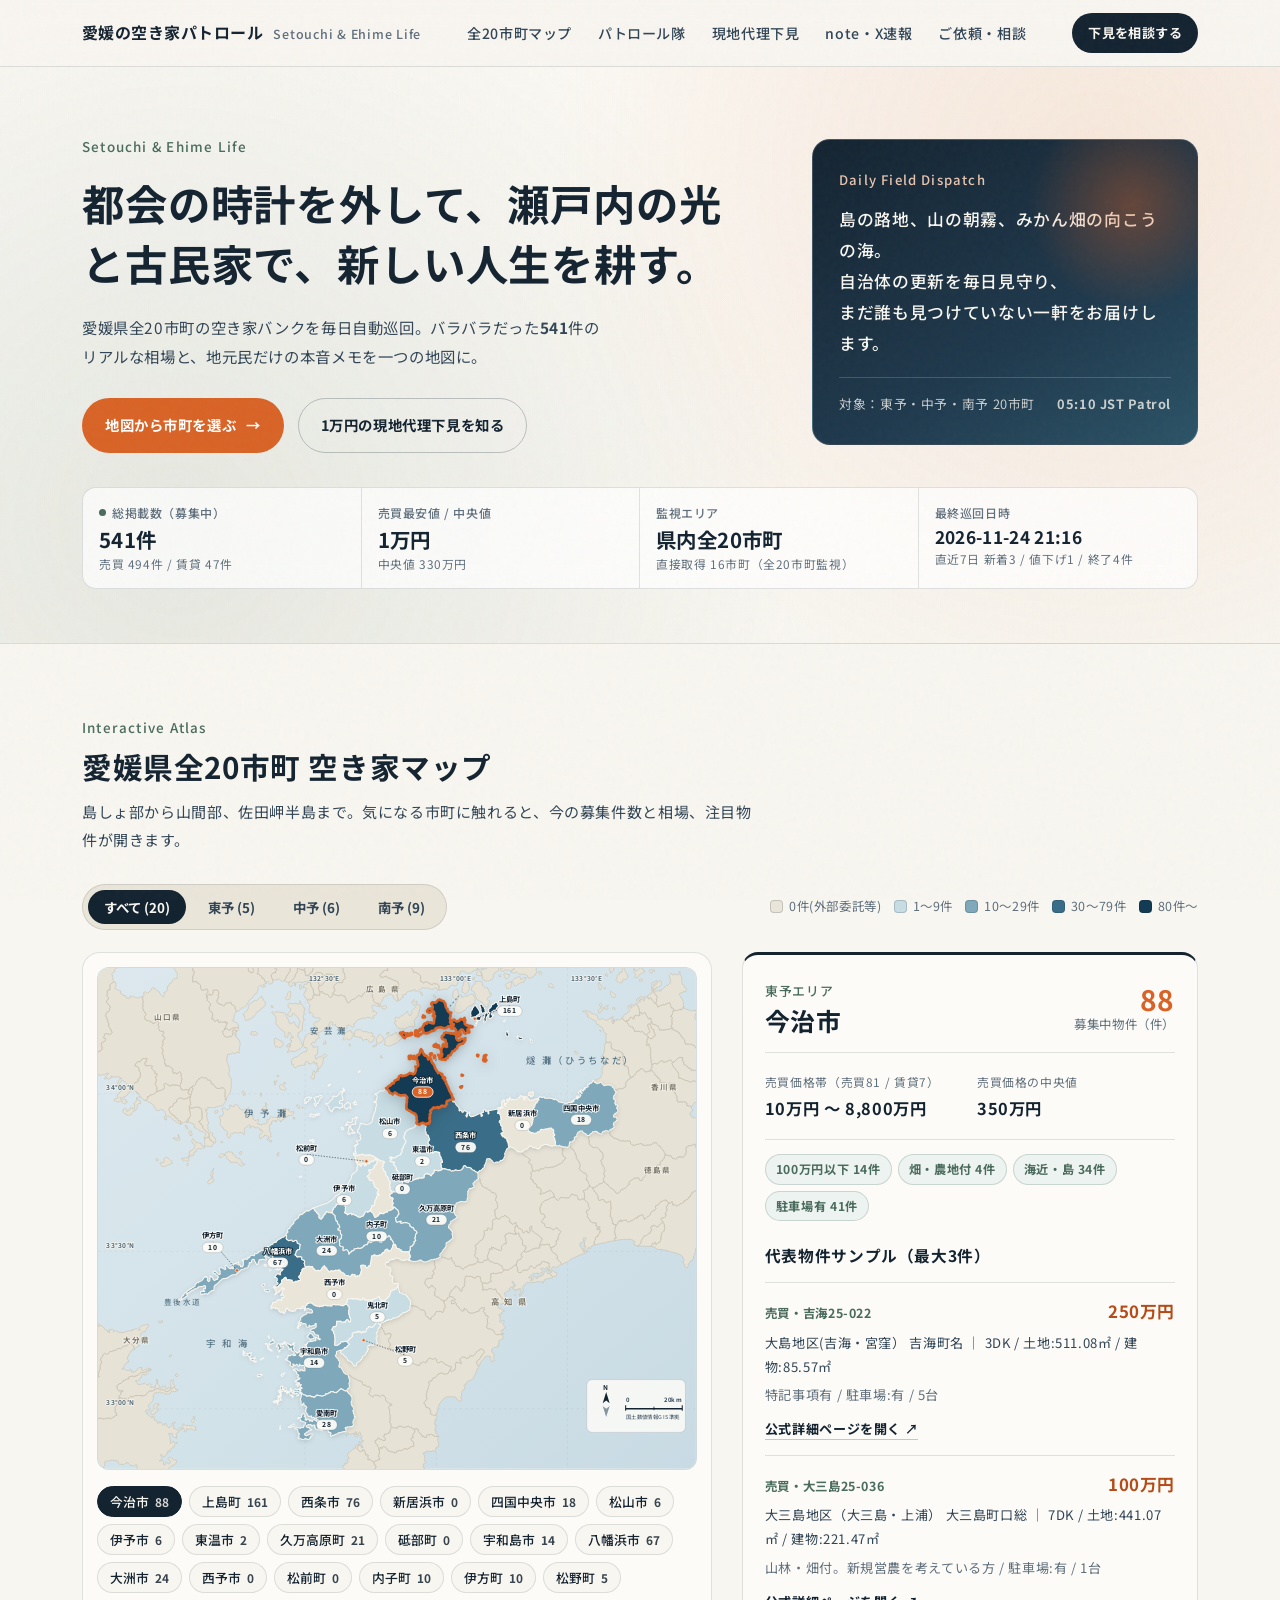
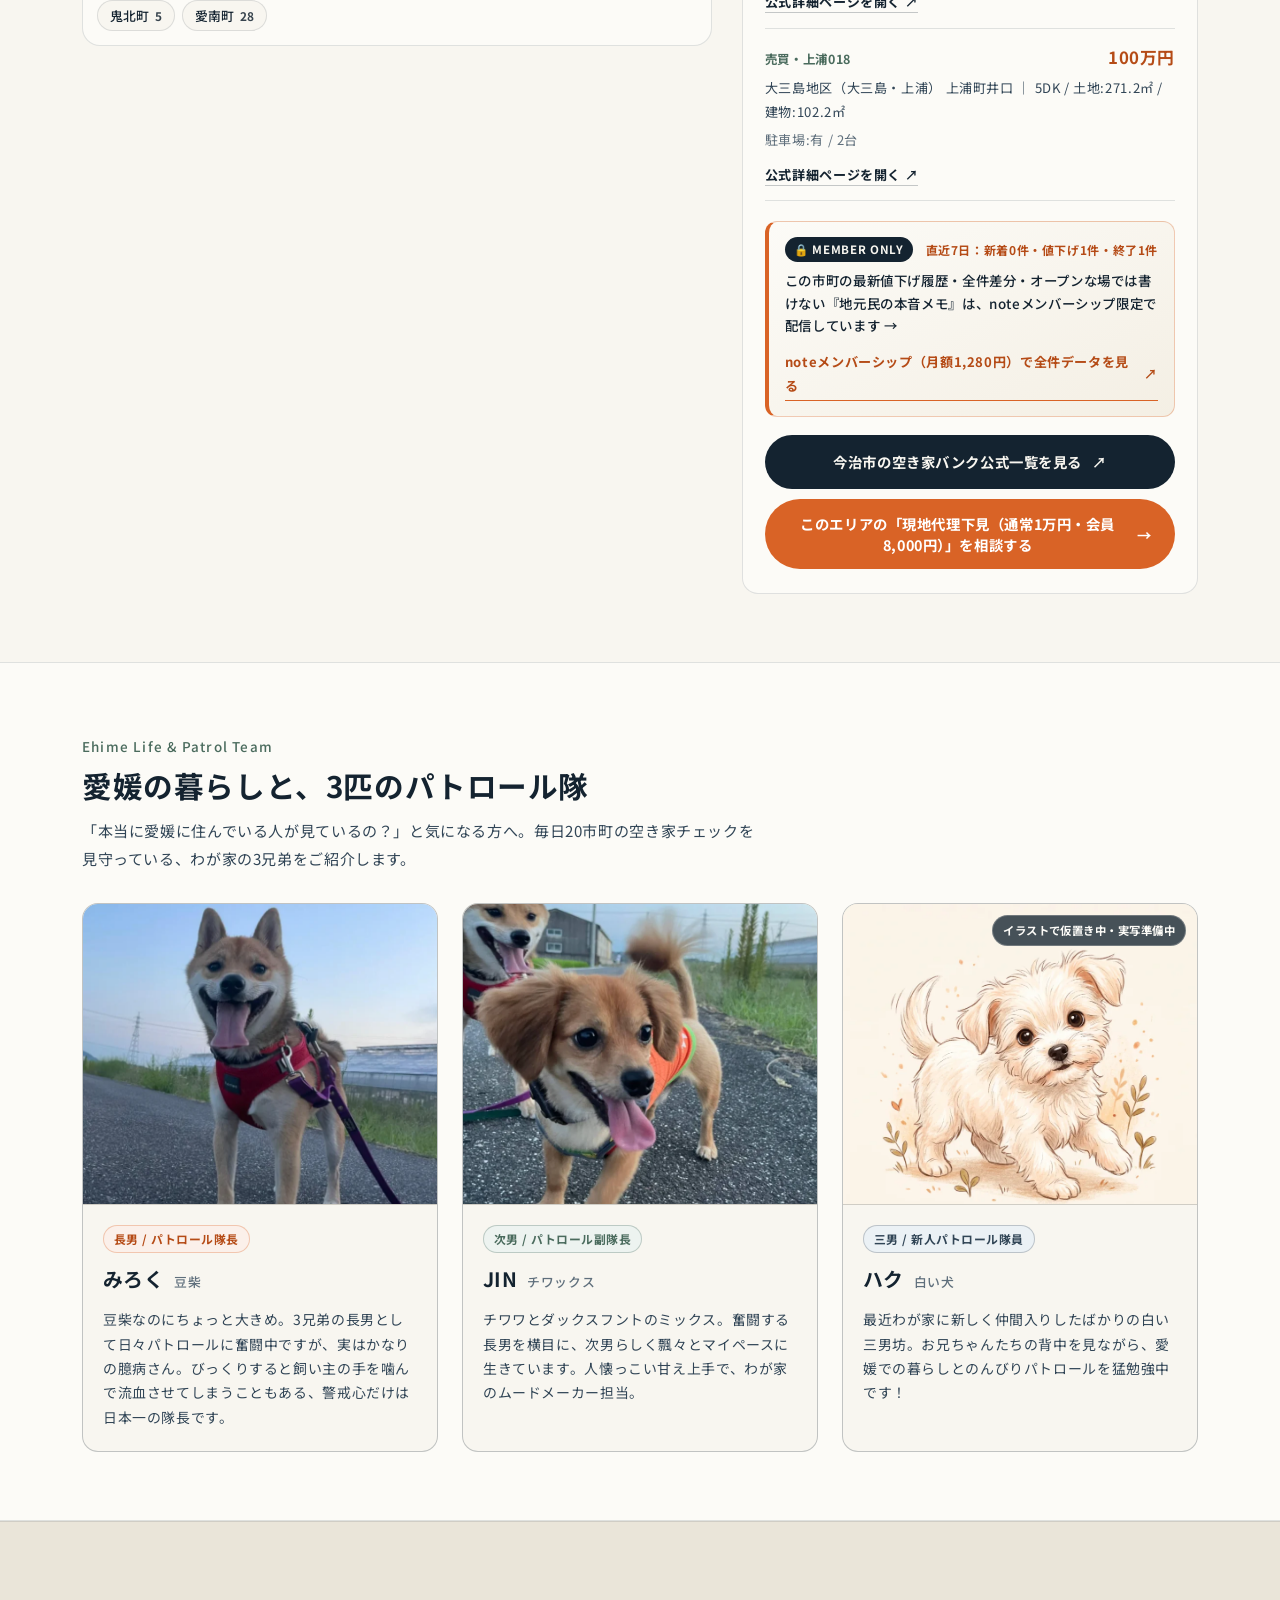
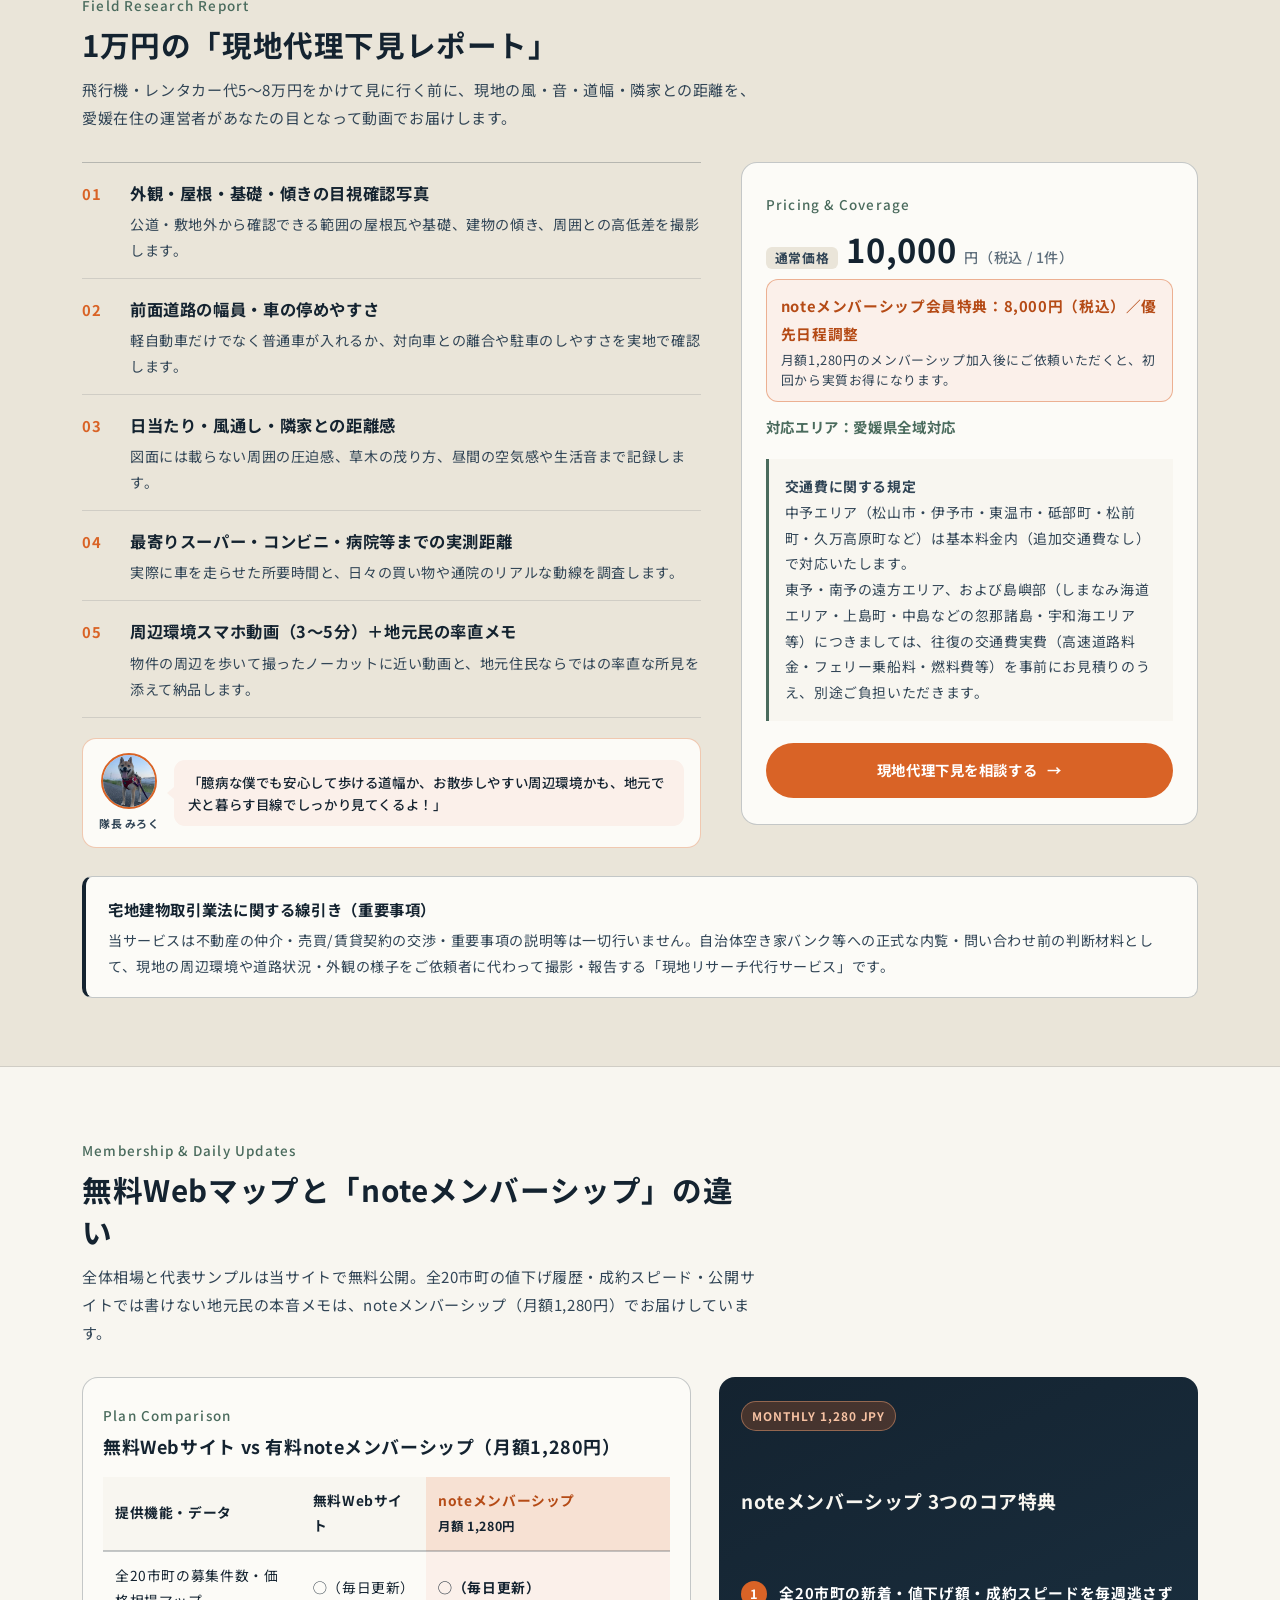
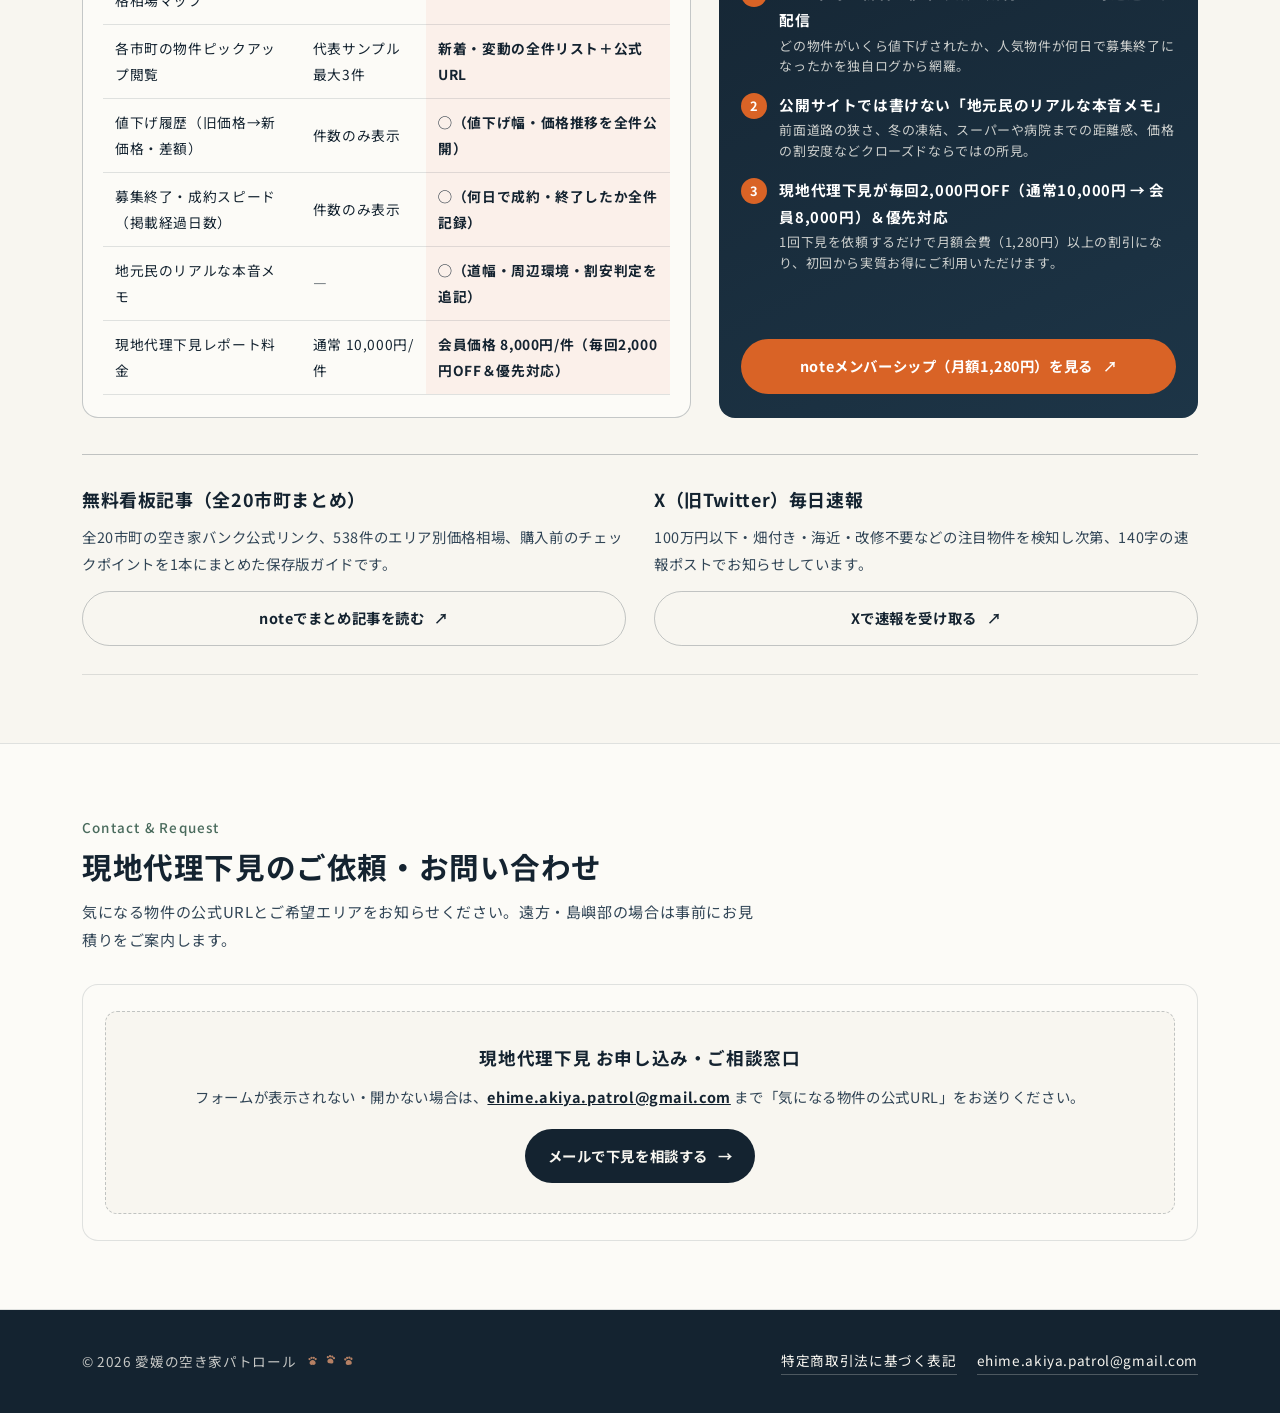
==== commit 61a5aa93: "feat(web): add 3 dog patrol brothers section, captain Miroku speech bubble, and footer paw icons" ====
--- a/web/index.html
+++ b/web/index.html
@@ -31,6 +31,7 @@
       </a>
       <nav class="header-nav" aria-label="メインナビゲーション">
         <a href="#map-section">全20市町マップ</a>
+        <a href="#patrol-dogs-section">パトロール隊</a>
         <a href="#inspection-section">現地代理下見</a>
         <a href="#media-section">note・X速報</a>
         <a href="#contact-section">ご依頼・相談</a>
@@ -287,6 +288,94 @@
       </div>
     </section>
 
+    <!-- Patrol Team: 3 Dogs Section -->
+    <section class="section section-paper reveal" id="patrol-dogs-section">
+      <div class="container">
+        <div class="section-head">
+          <span class="en-kicker">Ehime Life &amp; Patrol Team</span>
+          <h2 class="section-title">愛媛の暮らしと、3匹のパトロール隊</h2>
+          <p class="section-desc">
+            「本当に愛媛に住んでいる人が見ているの？」と気になる方へ。毎日20市町の空き家チェックを見守っている、わが家の3兄弟をご紹介します。
+          </p>
+        </div>
+
+        <div class="dog-cards-grid">
+          <!-- 長男：みろく -->
+          <article class="dog-card">
+            <div class="dog-photo-frame">
+              <img
+                src="assets/dogs/miroku_web.webp"
+                alt="長男・パトロール隊長 みろく（豆柴）"
+                class="dog-photo"
+                loading="lazy"
+                width="724"
+                height="800"
+              />
+            </div>
+            <div class="dog-card-body">
+              <span class="dog-role-badge">長男 / パトロール隊長</span>
+              <div class="dog-name-row">
+                <h3 class="dog-name">みろく</h3>
+                <span class="dog-breed">豆柴</span>
+              </div>
+              <p class="dog-bio">
+                豆柴なのにちょっと大きめ。3兄弟の長男として日々パトロールに奮闘中ですが、実はかなりの臆病さん。びっくりすると飼い主の手を噛んで流血させてしまうこともある、警戒心だけは日本一の隊長です。
+              </p>
+            </div>
+          </article>
+
+          <!-- 次男：JIN -->
+          <article class="dog-card">
+            <div class="dog-photo-frame">
+              <img
+                src="assets/dogs/jin_web.webp"
+                alt="次男・パトロール副隊長 JIN（チワックス）"
+                class="dog-photo"
+                loading="lazy"
+                width="800"
+                height="734"
+              />
+            </div>
+            <div class="dog-card-body">
+              <span class="dog-role-badge is-sub">次男 / パトロール副隊長</span>
+              <div class="dog-name-row">
+                <h3 class="dog-name">JIN</h3>
+                <span class="dog-breed">チワックス</span>
+              </div>
+              <p class="dog-bio">
+                チワワとダックスフントのミックス。奮闘する長男を横目に、次男らしく飄々とマイペースに生きています。人懐っこい甘え上手で、わが家のムードメーカー担当。
+              </p>
+            </div>
+          </article>
+
+          <!-- 三男：ハク -->
+          <article class="dog-card">
+            <div class="dog-photo-frame">
+              <img
+                src="assets/dogs/haku_web.webp"
+                alt="三男・新人パトロール隊員 ハク（白い犬）"
+                class="dog-photo"
+                loading="lazy"
+                width="800"
+                height="800"
+              />
+              <span class="dog-illust-tag">イラストで仮置き中・実写準備中</span>
+            </div>
+            <div class="dog-card-body">
+              <span class="dog-role-badge is-rookie">三男 / 新人パトロール隊員</span>
+              <div class="dog-name-row">
+                <h3 class="dog-name">ハク</h3>
+                <span class="dog-breed">白い犬</span>
+              </div>
+              <p class="dog-bio">
+                最近わが家に新しく仲間入りしたばかりの白い三男坊。お兄ちゃんたちの背中を見ながら、愛媛での暮らしとのんびりパトロールを猛勉強中です！
+              </p>
+            </div>
+          </article>
+        </div>
+      </div>
+    </section>
+
     <!-- Service 1: Field Research Report -->
     <section class="section section-sand reveal" id="inspection-section">
       <div class="container">
@@ -333,6 +422,26 @@
               <div>
                 <h4>周辺環境スマホ動画（3〜5分）＋地元民の率直メモ</h4>
                 <p>物件の周辺を歩いて撮ったノーカットに近い動画と、地元住民ならではの率直な所見を添えて納品します。</p>
+              </div>
+            </div>
+
+            <!-- みろく隊長のひとこと吹き出しアクセント -->
+            <div class="captain-speech-box" aria-label="パトロール隊長みろくからのひとこと">
+              <div class="captain-avatar-wrap">
+                <img
+                  src="assets/dogs/miroku_web.webp"
+                  alt="パトロール隊長 みろく"
+                  class="captain-avatar"
+                  loading="lazy"
+                  width="120"
+                  height="120"
+                />
+                <span class="captain-avatar-name">隊長 みろく</span>
+              </div>
+              <div class="captain-bubble">
+                <p>
+                  「臆病な僕でも安心して歩ける道幅か、お散歩しやすい周辺環境かも、地元で犬と暮らす目線でしっかり見てくるよ！」
+                </p>
               </div>
             </div>
           </div>
@@ -523,7 +632,14 @@
 
   <footer class="site-footer">
     <div class="container footer-inner">
-      <div>© 2026 愛媛の空き家パトロール</div>
+      <div class="footer-brand-copy">
+        <span>© 2026 愛媛の空き家パトロール</span>
+        <span class="footer-paws" aria-label="パトロール隊3兄弟の肉球マーク" title="みろく・JIN・ハク">
+          <svg class="paw-icon" viewBox="0 0 24 24" aria-hidden="true"><circle cx="6.5" cy="7.5" r="2.1"/><circle cx="10.2" cy="5.2" r="2.1"/><circle cx="14.3" cy="5.2" r="2.1"/><circle cx="17.8" cy="7.5" r="2.1"/><path d="M12.2 9.4c-3.1 0-5.6 2.6-5.6 5.4 0 2.1 1.7 3.5 3.6 3.5.9 0 1.4-.3 2-.3s1.1.3 2 .3c1.9 0 3.6-1.4 3.6-3.5 0-2.8-2.5-5.4-5.6-5.4z"/></svg>
+          <svg class="paw-icon" viewBox="0 0 24 24" aria-hidden="true"><circle cx="6.5" cy="7.5" r="2.1"/><circle cx="10.2" cy="5.2" r="2.1"/><circle cx="14.3" cy="5.2" r="2.1"/><circle cx="17.8" cy="7.5" r="2.1"/><path d="M12.2 9.4c-3.1 0-5.6 2.6-5.6 5.4 0 2.1 1.7 3.5 3.6 3.5.9 0 1.4-.3 2-.3s1.1.3 2 .3c1.9 0 3.6-1.4 3.6-3.5 0-2.8-2.5-5.4-5.6-5.4z"/></svg>
+          <svg class="paw-icon" viewBox="0 0 24 24" aria-hidden="true"><circle cx="6.5" cy="7.5" r="2.1"/><circle cx="10.2" cy="5.2" r="2.1"/><circle cx="14.3" cy="5.2" r="2.1"/><circle cx="17.8" cy="7.5" r="2.1"/><path d="M12.2 9.4c-3.1 0-5.6 2.6-5.6 5.4 0 2.1 1.7 3.5 3.6 3.5.9 0 1.4-.3 2-.3s1.1.3 2 .3c1.9 0 3.6-1.4 3.6-3.5 0-2.8-2.5-5.4-5.6-5.4z"/></svg>
+        </span>
+      </div>
       <div class="footer-links">
         <a href="tokushoho.html">特定商取引法に基づく表記</a>
         <a href="mailto:ehime.akiya.patrol@gmail.com">ehime.akiya.patrol@gmail.com</a>
--- a/web/css/style.css
+++ b/web/css/style.css
@@ -903,6 +903,193 @@
   width: 100%;
 }
 
+/* Patrol Team: 3 Dogs Section */
+.dog-cards-grid {
+  display: grid;
+  grid-template-columns: 1fr;
+  gap: 22px;
+  align-items: stretch;
+}
+
+.dog-card {
+  background: var(--washi);
+  border: 1px solid var(--hairline-strong);
+  border-radius: 16px;
+  overflow: hidden;
+  display: flex;
+  flex-direction: column;
+  transition: transform 0.32s var(--ease-out-expo), box-shadow 0.32s var(--ease-out-expo);
+}
+
+.dog-card:hover {
+  transform: translateY(-3px);
+  box-shadow: 0 12px 26px rgba(20, 35, 48, 0.08);
+}
+
+.dog-photo-frame {
+  position: relative;
+  width: 100%;
+  aspect-ratio: 4 / 3.4;
+  background: var(--sand);
+  overflow: hidden;
+  border-bottom: 1px solid var(--hairline);
+}
+
+.dog-photo {
+  width: 100%;
+  height: 100%;
+  display: block;
+  object-fit: cover;
+  object-position: center 25%;
+  transition: transform 0.5s var(--ease-out-expo);
+}
+
+.dog-card:hover .dog-photo {
+  transform: scale(1.03);
+}
+
+.dog-illust-tag {
+  position: absolute;
+  top: 11px;
+  right: 11px;
+  background: rgba(20, 35, 48, 0.78);
+  color: var(--washi-pure);
+  backdrop-filter: blur(6px);
+  -webkit-backdrop-filter: blur(6px);
+  font-size: 0.71rem;
+  font-weight: 700;
+  letter-spacing: 0.04em;
+  padding: 4px 10px;
+  border-radius: 999px;
+  border: 1px solid rgba(252, 251, 247, 0.24);
+}
+
+.dog-card-body {
+  padding: 20px 20px 22px;
+  display: flex;
+  flex-direction: column;
+  flex: 1;
+}
+
+.dog-role-badge {
+  display: inline-block;
+  align-self: flex-start;
+  background: var(--mikan-soft);
+  color: var(--mikan-dark);
+  border: 1px solid rgba(217, 99, 38, 0.3);
+  font-size: 0.74rem;
+  font-weight: 700;
+  letter-spacing: 0.04em;
+  padding: 2px 10px;
+  border-radius: 999px;
+  margin-bottom: 8px;
+}
+
+.dog-role-badge.is-sub {
+  background: var(--sage-soft);
+  color: var(--sage);
+  border-color: rgba(74, 107, 93, 0.3);
+}
+
+.dog-role-badge.is-rookie {
+  background: #EBF1F5;
+  color: var(--navy-soft);
+  border-color: rgba(20, 35, 48, 0.22);
+}
+
+.dog-name-row {
+  display: flex;
+  align-items: baseline;
+  gap: 10px;
+  margin-bottom: 10px;
+}
+
+.dog-name {
+  margin: 0;
+  font-family: var(--font-base);
+  font-size: 1.24rem;
+  font-weight: 700;
+  color: var(--navy);
+  letter-spacing: 0.02em;
+}
+
+.dog-breed {
+  font-size: 0.8rem;
+  font-weight: 500;
+  color: var(--muted);
+}
+
+.dog-bio {
+  margin: 0;
+  font-size: 0.87rem;
+  line-height: 1.75;
+  color: var(--navy-soft);
+}
+
+/* Captain Miroku Speech Bubble in Field Research Section */
+.captain-speech-box {
+  margin-top: 20px;
+  display: flex;
+  align-items: center;
+  gap: 14px;
+  padding: 14px 16px;
+  background: var(--washi-pure);
+  border: 1px solid rgba(217, 99, 38, 0.34);
+  border-radius: 14px;
+}
+
+.captain-avatar-wrap {
+  display: flex;
+  flex-direction: column;
+  align-items: center;
+  flex-shrink: 0;
+  gap: 4px;
+}
+
+.captain-avatar {
+  width: 56px;
+  height: 56px;
+  border-radius: 50%;
+  object-fit: cover;
+  object-position: center 25%;
+  border: 2px solid var(--mikan);
+  background: var(--sand);
+}
+
+.captain-avatar-name {
+  font-size: 0.68rem;
+  font-weight: 700;
+  color: var(--navy-soft);
+  white-space: nowrap;
+}
+
+.captain-bubble {
+  position: relative;
+  background: var(--mikan-soft);
+  border-radius: 11px;
+  padding: 11px 14px;
+  flex: 1;
+}
+
+.captain-bubble::before {
+  content: "";
+  position: absolute;
+  left: -7px;
+  top: 50%;
+  transform: translateY(-50%);
+  border-width: 6px 7px 6px 0;
+  border-style: solid;
+  border-color: transparent var(--mikan-soft) transparent transparent;
+}
+
+.captain-bubble p {
+  margin: 0;
+  font-size: 0.84rem;
+  font-weight: 500;
+  line-height: 1.65;
+  color: var(--navy);
+}
+
 /* Service 1: Field Research Report (Editorial Story Layout) */
 .story-grid {
   display: grid;
@@ -1243,6 +1430,34 @@
   justify-content: space-between;
 }
 
+.footer-brand-copy {
+  display: inline-flex;
+  align-items: center;
+  gap: 10px;
+  flex-wrap: wrap;
+}
+
+.footer-paws {
+  display: inline-flex;
+  align-items: center;
+  gap: 5px;
+  opacity: 0.72;
+}
+
+.paw-icon {
+  width: 13px;
+  height: 13px;
+  fill: #F3A578;
+}
+
+.paw-icon:nth-child(2) {
+  transform: translateY(-1.5px) rotate(8deg);
+}
+
+.paw-icon:nth-child(3) {
+  transform: rotate(-6deg);
+}
+
 .footer-links {
   display: flex;
   flex-wrap: wrap;
@@ -1350,6 +1565,10 @@
     grid-template-columns: 1.15fr 0.85fr;
     gap: 40px;
   }
+  .dog-cards-grid {
+    grid-template-columns: repeat(3, 1fr);
+    gap: 24px;
+  }
   .tier-showcase {
     grid-template-columns: 1.12fr 0.88fr;
     gap: 28px;
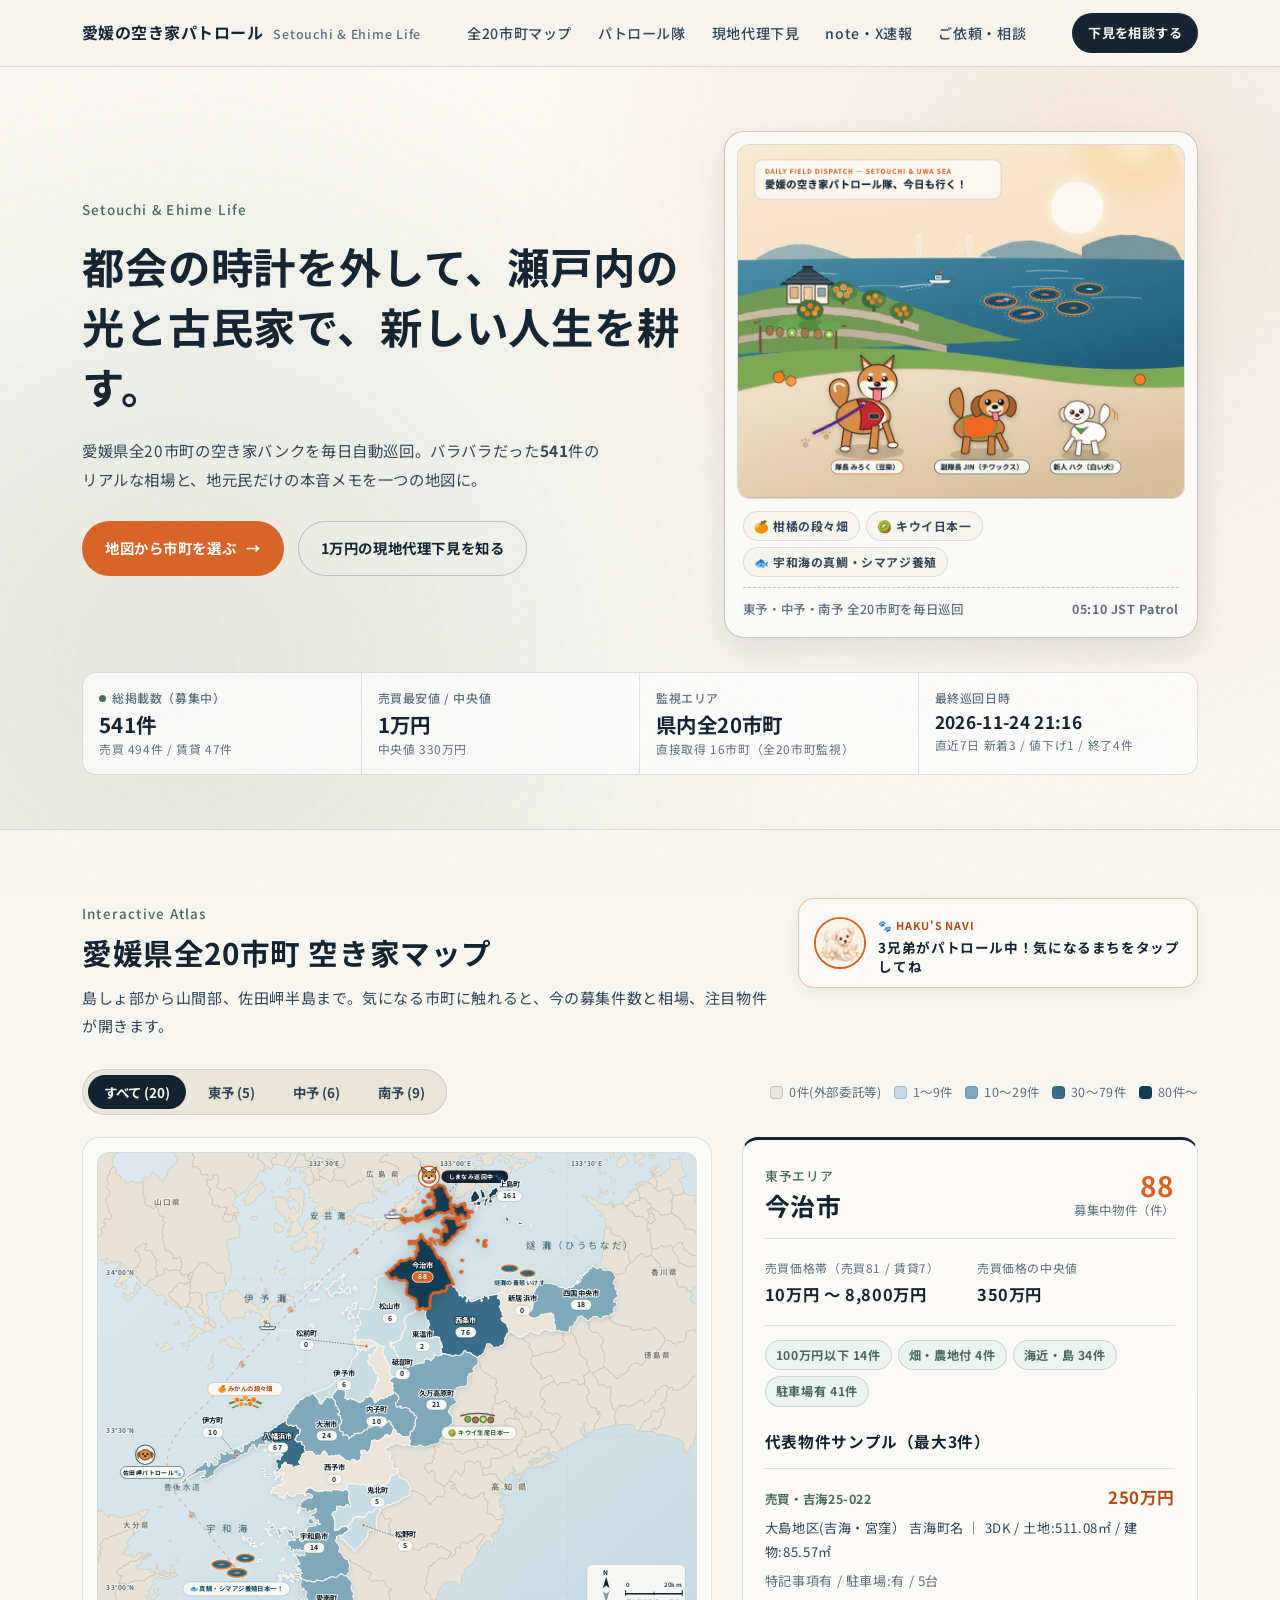
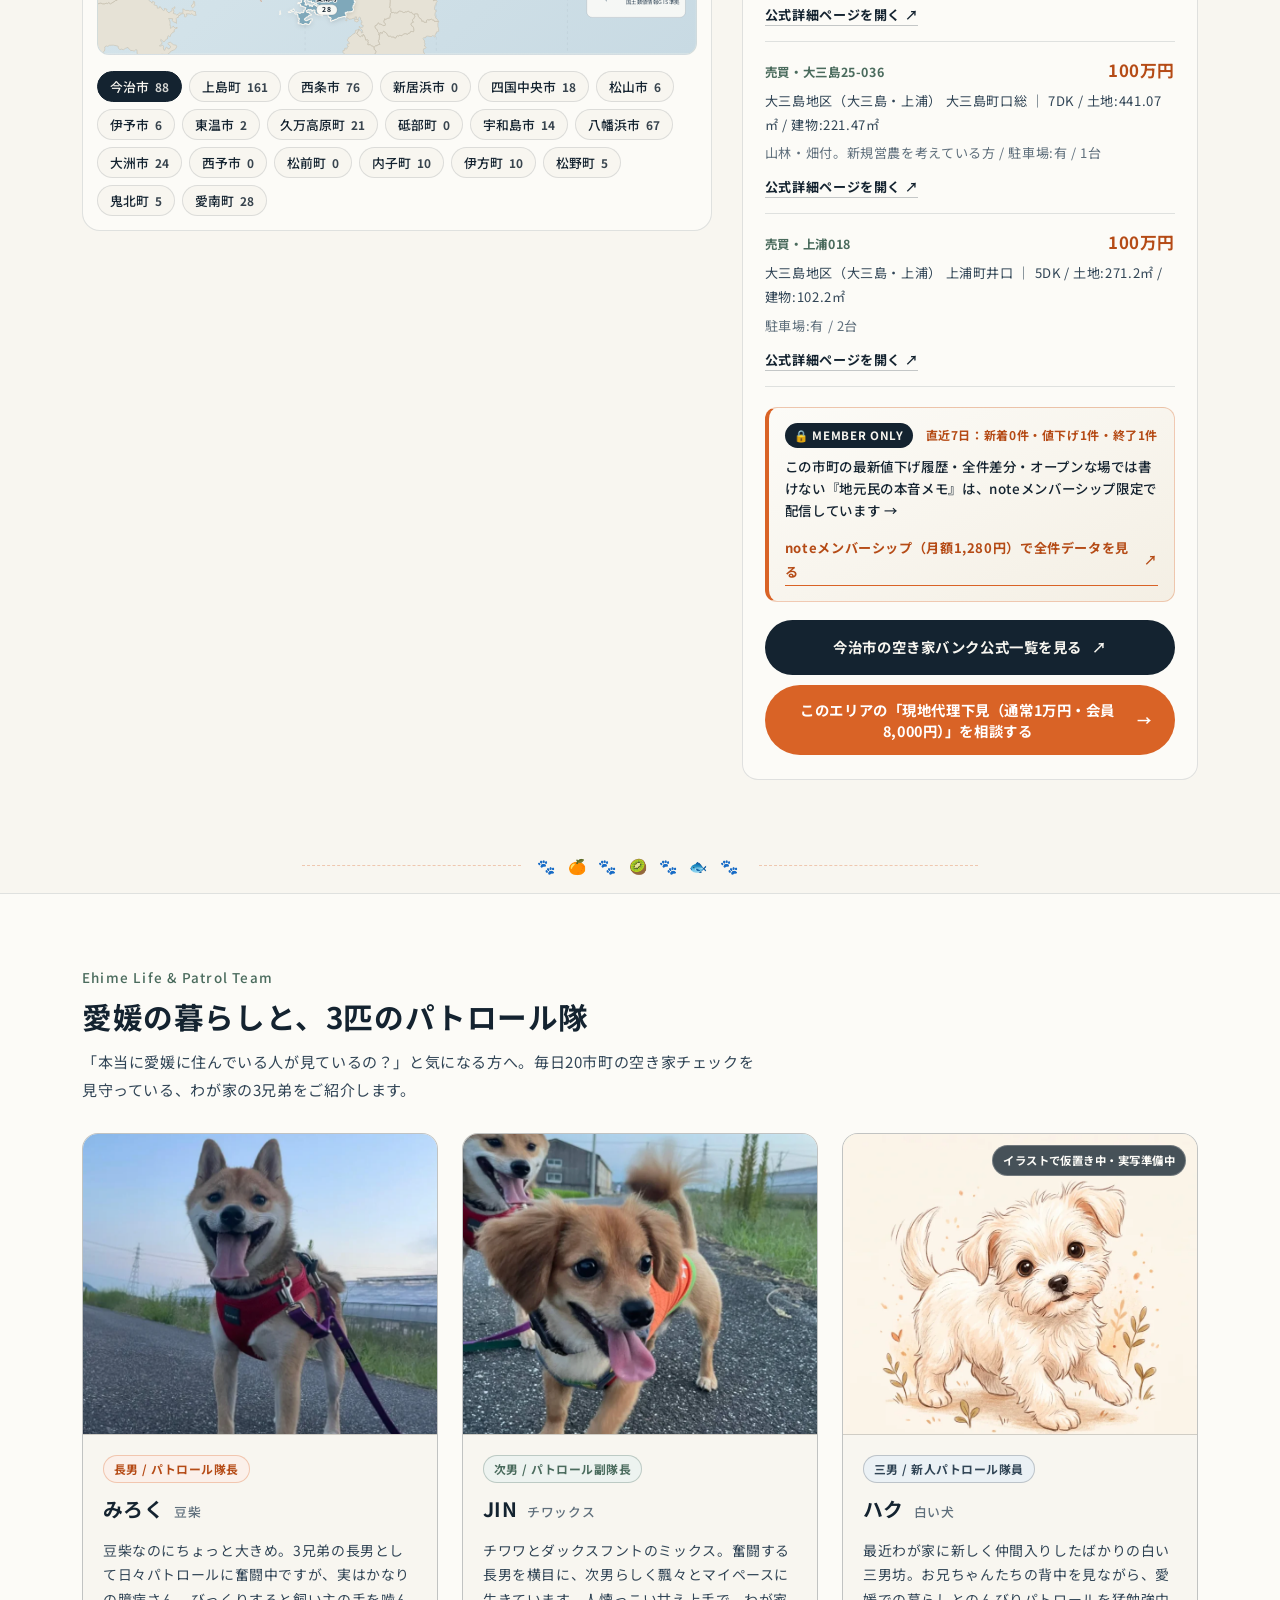
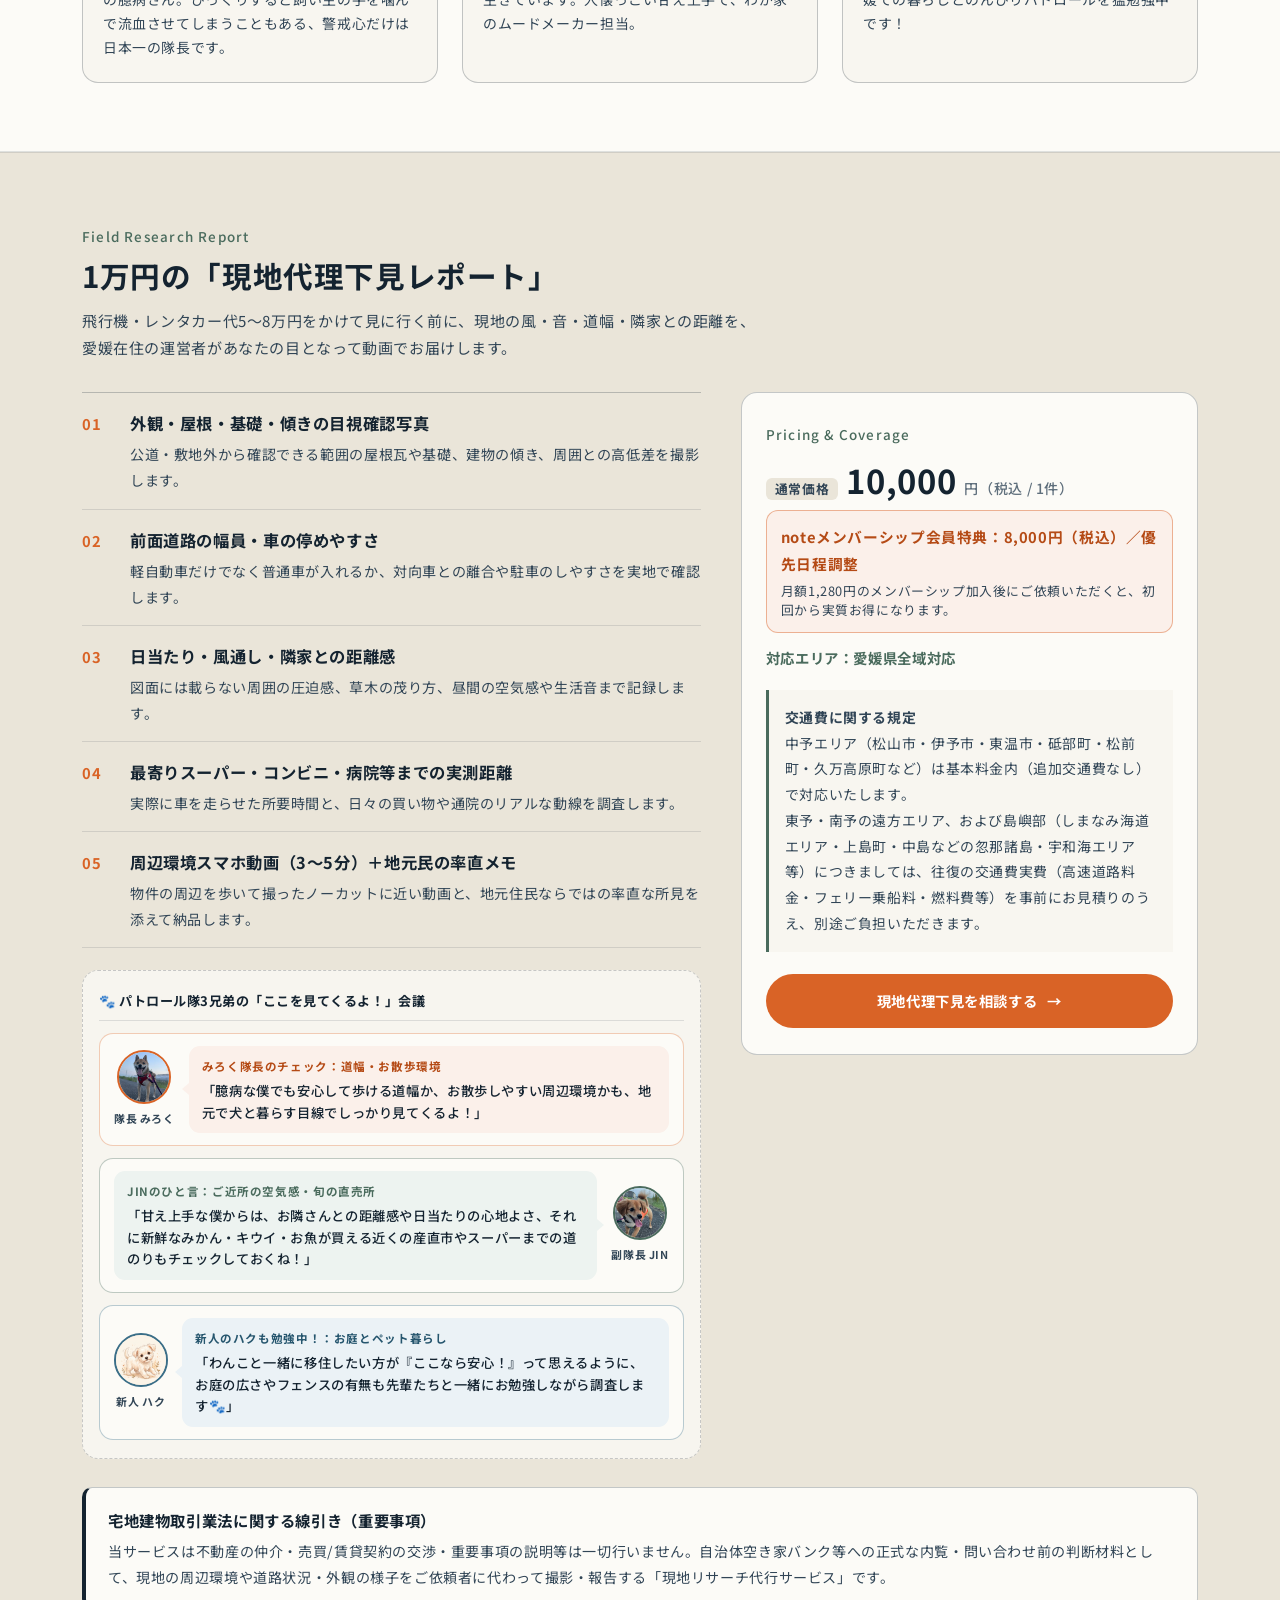
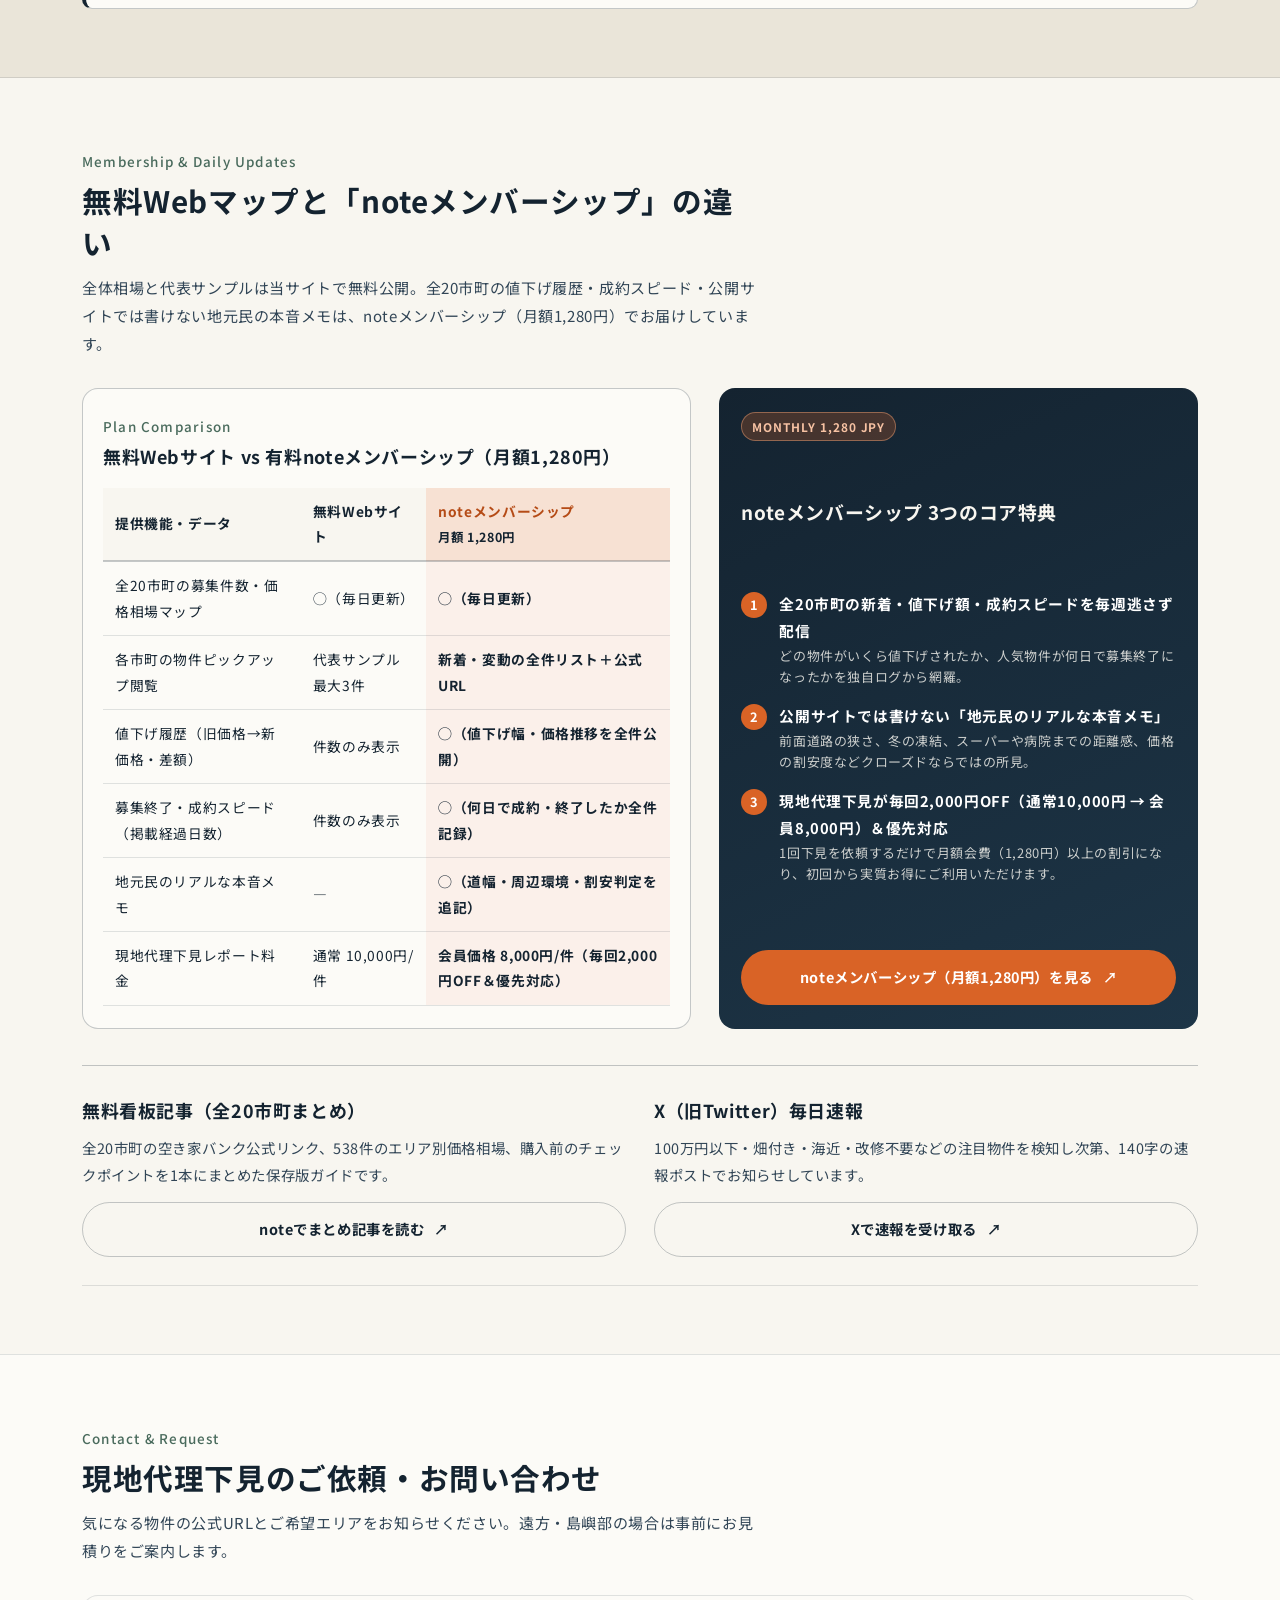
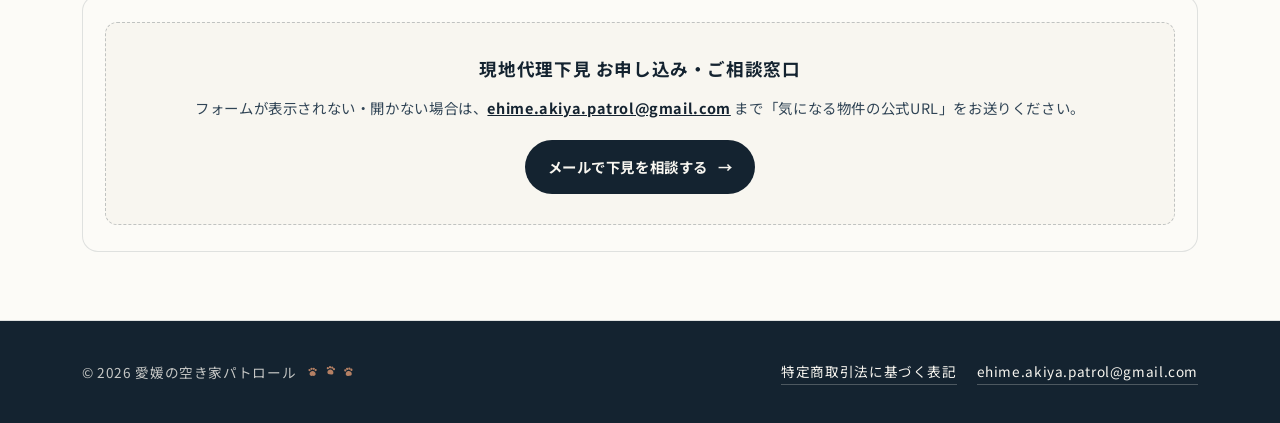
==== commit b040185f: "feat(web): add editorial hero illustration, Ehime specialty map decorations, paw trail, and 3-dog di" ====
--- a/web/index.html
+++ b/web/index.html
@@ -62,16 +62,26 @@
             </div>
           </div>
 
-          <aside class="hero-visual" aria-label="パトロールノート">
-            <div class="hero-visual-kicker">Daily Field Dispatch</div>
-            <p class="hero-visual-quote">
-              島の路地、山の朝霧、みかん畑の向こうの海。<br />
-              自治体の更新を毎日見守り、<br />
-              まだ誰も見つけていない一軒をお届けします。
-            </p>
-            <div class="hero-visual-meta">
-              <span>対象：東予・中予・南予 20市町</span>
-              <span class="num">05:10 JST Patrol</span>
+          <aside class="hero-visual hero-visual-illustrated" aria-label="愛媛の空き家パトロール隊カバーイラスト">
+            <div class="hero-illust-frame">
+              <img
+                src="assets/hero_illustration.png"
+                alt="みかんの段々畑・キウイ棚・宇和海の養殖いけすが広がる愛媛の風景の中をパトロールする愛犬3兄弟（みろく・JIN・ハク）"
+                class="hero-illust-img"
+                width="960"
+                height="760"
+              />
+            </div>
+            <div class="hero-illust-caption">
+              <div class="hero-illust-tags">
+                <span class="illust-tag">🍊 柑橘の段々畑</span>
+                <span class="illust-tag">🥝 キウイ日本一</span>
+                <span class="illust-tag">🐟 宇和海の真鯛・シマアジ養殖</span>
+              </div>
+              <div class="hero-visual-meta">
+                <span>東予・中予・南予 全20市町を毎日巡回</span>
+                <span class="num">05:10 JST Patrol</span>
+              </div>
             </div>
           </aside>
         </div>
@@ -105,12 +115,28 @@
     <!-- Interactive Map Section -->
     <section class="section reveal" id="map-section">
       <div class="container">
-        <div class="section-head">
-          <span class="en-kicker">Interactive Atlas</span>
-          <h2 class="section-title">愛媛県全20市町 空き家マップ</h2>
-          <p class="section-desc">
-            島しょ部から山間部、佐田岬半島まで。気になる市町に触れると、今の募集件数と相場、注目物件が開きます。
-          </p>
+        <div class="section-head map-section-head">
+          <div>
+            <span class="en-kicker">Interactive Atlas</span>
+            <h2 class="section-title">愛媛県全20市町 空き家マップ</h2>
+            <p class="section-desc">
+              島しょ部から山間部、佐田岬半島まで。気になる市町に触れると、今の募集件数と相場、注目物件が開きます。
+            </p>
+          </div>
+          <div class="map-haku-guide" aria-label="新人隊員ハクのマップ案内">
+            <img
+              src="assets/dogs/haku_web.webp"
+              alt="新人隊員 ハク"
+              class="map-haku-avatar"
+              loading="lazy"
+              width="88"
+              height="88"
+            />
+            <div class="map-haku-bubble">
+              <span class="map-haku-tag">🐾 HAKU'S NAVI</span>
+              <p>3兄弟がパトロール中！気になるまちをタップしてね</p>
+            </div>
+          </div>
         </div>
 
         <div class="atlas-toolbar">
@@ -254,6 +280,149 @@
                   <path class="muni-shape" d="M262.2,658.4L261.6,659.3L261.7,662.1L261.2,663.8L262.9,663.1L262.1,662.4L262.4,660.8L262.2,658.4Z M281.0,655.7L280.4,657.2L279.2,658.0L278.0,657.6L276.0,659.5L273.7,659.9L274.2,660.9L277.1,661.0L277.9,659.8L279.2,659.5L281.1,659.9L282.3,658.3L282.2,656.7L281.0,655.7Z M252.1,623.7L253.9,625.8L255.2,624.7L257.8,625.0L258.1,627.7L259.1,627.5L258.5,625.9L259.1,623.9L260.1,623.6L259.9,622.4L260.7,621.4L262.0,620.9L262.9,621.6L264.2,621.9L261.8,618.4L263.5,615.8L263.9,613.3L263.0,612.3L263.5,611.2L263.1,609.2L264.7,608.4L265.6,609.2L267.0,607.7L268.9,609.4L269.6,609.0L271.3,610.1L271.0,611.6L272.2,612.5L272.3,611.0L274.3,610.7L276.4,612.3L276.4,615.1L277.4,614.9L279.2,616.2L279.9,618.1L281.2,616.4L279.4,615.3L278.9,614.1L278.9,612.3L280.4,612.5L281.4,611.8L282.9,613.1L283.4,612.4L285.1,611.5L286.9,611.7L286.2,613.5L286.2,615.6L288.3,615.0L288.4,613.0L290.6,611.6L292.4,613.0L292.6,614.9L291.7,619.2L290.9,620.2L291.0,621.4L292.0,623.0L292.3,629.2L294.4,629.1L294.3,627.3L296.1,625.7L296.4,628.6L298.8,630.2L300.2,631.8L300.2,632.8L299.1,633.2L298.9,634.2L299.3,636.0L298.2,636.9L299.5,639.6L300.9,641.4L301.5,641.7L302.2,644.6L303.3,645.0L305.9,644.8L307.3,644.3L306.9,646.0L307.4,646.9L309.1,646.8L310.2,646.0L312.0,648.3L313.0,647.3L313.9,647.6L315.0,649.8L317.3,650.5L318.3,652.1L317.8,653.3L316.9,653.6L315.9,652.6L314.7,652.2L313.7,651.2L312.0,650.3L309.7,649.6L308.5,651.2L308.5,652.2L306.8,651.5L306.4,650.0L305.2,651.5L304.2,651.8L303.7,649.3L303.1,648.9L301.0,648.7L300.0,649.2L300.2,650.5L297.8,649.9L298.4,648.2L298.5,646.2L296.6,645.2L296.5,644.4L298.3,643.3L296.3,640.5L295.3,641.0L293.5,642.8L292.3,642.8L292.9,646.1L289.9,646.8L287.9,646.7L287.3,648.3L289.5,647.9L290.8,648.6L291.5,650.2L291.0,651.5L292.8,651.6L294.1,652.4L296.2,652.9L299.0,654.0L298.3,655.1L297.9,657.4L295.8,657.6L296.4,659.5L295.6,660.9L294.4,661.2L293.2,660.4L291.0,662.1L289.4,662.2L289.2,661.2L286.2,661.3L285.0,660.1L283.8,660.6L283.1,662.1L283.9,663.0L286.0,662.9L287.1,663.7L287.5,665.2L287.9,668.8L289.5,669.3L289.6,670.8L288.5,672.5L289.2,673.4L289.4,675.0L287.5,675.9L289.0,677.2L292.2,677.3L293.9,678.4L296.6,677.8L297.7,676.9L299.8,677.2L300.5,677.7L302.6,678.1L303.7,677.9L304.5,676.7L306.1,675.6L305.1,674.7L306.1,673.2L307.7,673.2L308.2,670.4L305.6,670.4L303.7,671.0L302.4,671.9L299.8,672.7L298.2,672.6L296.9,670.5L300.3,667.6L301.9,667.2L304.0,664.8L306.2,665.0L307.1,664.1L304.6,662.6L303.6,660.6L302.8,661.3L301.4,661.1L299.6,659.9L299.8,658.1L300.8,658.0L302.7,656.6L304.1,657.4L305.0,656.8L307.5,657.3L307.5,658.7L308.5,658.7L309.7,657.4L311.6,657.4L312.2,658.0L311.9,660.2L311.3,660.9L313.1,661.6L313.0,663.0L315.3,663.6L316.7,664.5L318.1,664.0L319.2,664.2L321.2,665.4L322.8,665.6L323.2,664.7L321.6,664.2L320.2,662.6L318.7,662.3L318.5,661.6L316.8,661.8L316.7,660.2L316.1,659.0L317.3,658.0L318.5,659.2L319.5,658.2L321.5,659.2L322.1,658.0L325.1,658.4L326.3,659.1L326.0,660.2L327.2,661.6L328.1,660.4L331.2,660.1L333.1,658.6L335.4,658.9L334.5,659.7L332.5,660.7L331.8,661.6L330.9,661.8L330.4,663.7L331.2,666.1L332.1,666.6L332.0,667.7L332.8,668.5L334.0,668.1L335.2,669.0L335.3,670.3L334.2,671.6L334.6,673.2L335.3,673.6L338.0,672.2L339.0,672.3L341.1,671.1L343.5,670.2L346.2,668.5L347.3,668.5L353.5,666.6L355.0,666.8L356.4,667.7L356.9,664.7L355.5,661.6L356.5,660.8L357.8,661.2L358.6,660.1L360.5,660.4L361.4,659.9L362.5,660.2L364.3,659.4L365.2,659.9L367.1,658.1L367.6,656.9L366.6,654.0L367.2,650.8L368.5,650.1L368.2,648.6L370.2,646.0L370.0,645.1L368.7,645.0L368.5,642.1L367.4,640.3L367.4,638.8L366.4,636.9L368.4,635.3L367.3,632.2L366.0,630.2L364.7,629.0L365.3,627.9L364.2,626.5L364.2,623.9L364.9,622.7L365.4,620.7L365.1,616.8L363.8,615.6L362.5,613.3L360.6,612.0L358.7,609.0L357.4,608.2L355.2,608.3L349.8,605.3L347.5,606.7L346.1,608.3L342.7,611.0L340.0,610.6L338.4,609.5L337.0,609.7L334.8,609.3L333.9,610.8L332.1,611.2L330.6,612.5L329.1,613.0L327.7,612.5L326.9,613.5L326.8,614.7L323.1,615.8L321.8,615.9L319.4,615.1L317.2,615.0L315.0,614.4L314.0,614.9L313.3,616.0L310.6,617.9L308.8,616.4L307.0,616.7L305.2,615.3L303.8,615.7L302.8,615.4L300.4,616.4L299.3,614.9L297.5,614.1L295.6,613.9L293.7,612.1L290.9,610.0L289.8,610.4L288.3,610.0L286.7,608.9L283.9,608.9L282.7,610.2L282.0,610.1L279.7,610.7L275.6,609.7L273.1,610.4L269.0,608.2L268.6,606.9L265.9,606.5L264.0,606.8L261.5,608.6L261.7,610.3L262.2,610.8L262.5,614.0L262.2,616.2L260.4,618.1L260.0,620.9L259.1,622.6L257.7,623.8L252.1,623.7Z" />
                 </g>
 
+                <!-- ========================================================= -->
+                <!-- 愛媛の一次産業（みかん段々畑・キウイ・真鯛/シマアジ養殖いけす）＆パトロール隊デコレーション -->
+                <!-- ========================================================= -->
+                <g class="ehime-map-decorations" aria-hidden="true" pointer-events="none">
+
+                  <!-- 1. 市町をめぐる「愛犬パトロール隊の足跡（肉球）点線ルート」 -->
+                  <!-- しまなみ海道〜松山沖〜佐田岬〜宇和海をめぐる海上・沿岸パトロール軌跡 -->
+                  <path d="M 480 42 Q 405 110 340 165 Q 250 250 155 362 Q 70 425 115 495 Q 175 565 235 645"
+                        fill="none" stroke="rgba(217, 99, 38, 0.34)" stroke-width="1.8" stroke-dasharray="4 7" stroke-linecap="round" />
+
+                  <!-- トコトコ歩く小さな肉球スタンプ群 -->
+                  <g fill="#D96326" opacity="0.62">
+                    <g transform="translate(432, 82) rotate(-38) scale(0.55)">
+                      <circle cx="6.5" cy="7.5" r="2.2"/><circle cx="10.2" cy="5.2" r="2.2"/><circle cx="14.3" cy="5.2" r="2.2"/><circle cx="17.8" cy="7.5" r="2.2"/>
+                      <path d="M12.2 9.4c-3.1 0-5.6 2.6-5.6 5.4 0 2.1 1.7 3.5 3.6 3.5.9 0 1.4-.3 2-.3s1.1.3 2 .3c1.9 0 3.6-1.4 3.6-3.5 0-2.8-2.5-5.4-5.6-5.4z"/>
+                    </g>
+                    <g transform="translate(362, 142) rotate(-42) scale(0.55)">
+                      <circle cx="6.5" cy="7.5" r="2.2"/><circle cx="10.2" cy="5.2" r="2.2"/><circle cx="14.3" cy="5.2" r="2.2"/><circle cx="17.8" cy="7.5" r="2.2"/>
+                      <path d="M12.2 9.4c-3.1 0-5.6 2.6-5.6 5.4 0 2.1 1.7 3.5 3.6 3.5.9 0 1.4-.3 2-.3s1.1.3 2 .3c1.9 0 3.6-1.4 3.6-3.5 0-2.8-2.5-5.4-5.6-5.4z"/>
+                    </g>
+                    <g transform="translate(268, 226) rotate(-45) scale(0.55)">
+                      <circle cx="6.5" cy="7.5" r="2.2"/><circle cx="10.2" cy="5.2" r="2.2"/><circle cx="14.3" cy="5.2" r="2.2"/><circle cx="17.8" cy="7.5" r="2.2"/>
+                      <path d="M12.2 9.4c-3.1 0-5.6 2.6-5.6 5.4 0 2.1 1.7 3.5 3.6 3.5.9 0 1.4-.3 2-.3s1.1.3 2 .3c1.9 0 3.6-1.4 3.6-3.5 0-2.8-2.5-5.4-5.6-5.4z"/>
+                    </g>
+                    <g transform="translate(198, 305) rotate(-48) scale(0.55)">
+                      <circle cx="6.5" cy="7.5" r="2.2"/><circle cx="10.2" cy="5.2" r="2.2"/><circle cx="14.3" cy="5.2" r="2.2"/><circle cx="17.8" cy="7.5" r="2.2"/>
+                      <path d="M12.2 9.4c-3.1 0-5.6 2.6-5.6 5.4 0 2.1 1.7 3.5 3.6 3.5.9 0 1.4-.3 2-.3s1.1.3 2 .3c1.9 0 3.6-1.4 3.6-3.5 0-2.8-2.5-5.4-5.6-5.4z"/>
+                    </g>
+                    <g transform="translate(132, 512) rotate(32) scale(0.55)">
+                      <circle cx="6.5" cy="7.5" r="2.2"/><circle cx="10.2" cy="5.2" r="2.2"/><circle cx="14.3" cy="5.2" r="2.2"/><circle cx="17.8" cy="7.5" r="2.2"/>
+                      <path d="M12.2 9.4c-3.1 0-5.6 2.6-5.6 5.4 0 2.1 1.7 3.5 3.6 3.5.9 0 1.4-.3 2-.3s1.1.3 2 .3c1.9 0 3.6-1.4 3.6-3.5 0-2.8-2.5-5.4-5.6-5.4z"/>
+                    </g>
+                    <g transform="translate(192, 588) rotate(35) scale(0.55)">
+                      <circle cx="6.5" cy="7.5" r="2.2"/><circle cx="10.2" cy="5.2" r="2.2"/><circle cx="14.3" cy="5.2" r="2.2"/><circle cx="17.8" cy="7.5" r="2.2"/>
+                      <path d="M12.2 9.4c-3.1 0-5.6 2.6-5.6 5.4 0 2.1 1.7 3.5 3.6 3.5.9 0 1.4-.3 2-.3s1.1.3 2 .3c1.9 0 3.6-1.4 3.6-3.5 0-2.8-2.5-5.4-5.6-5.4z"/>
+                    </g>
+                  </g>
+
+                  <!-- 2. 南予（宇和海：宇和島・愛南沖）の「丸い養殖いけす群（真鯛・シマアジ養殖日本一！）」 -->
+                  <g transform="translate(178, 592)">
+                    <!-- 丸いいけす3基＋波紋 -->
+                    <ellipse cx="0" cy="0" rx="18" ry="8" fill="none" stroke="rgba(255,255,255,0.65)" stroke-width="1" stroke-dasharray="3 2" />
+                    <ellipse cx="0" cy="0" rx="14" ry="6" fill="#2A6B84" stroke="#E87A2E" stroke-width="2" />
+                    <path d="M -5 0 Q 0 -3 5 0 Q 0 2 -5 0 Z" fill="#F48272" />
+
+                    <ellipse cx="34" cy="-9" rx="17" ry="7.5" fill="none" stroke="rgba(255,255,255,0.65)" stroke-width="1" stroke-dasharray="3 2" />
+                    <ellipse cx="34" cy="-9" rx="13" ry="5.5" fill="#2A6B84" stroke="#E87A2E" stroke-width="1.8" />
+                    <path d="M 29 -9 Q 34 -12 39 -9 Q 34 -7 29 -9 Z" fill="#92D6E8" />
+
+                    <ellipse cx="22" cy="12" rx="18" ry="8" fill="none" stroke="rgba(255,255,255,0.65)" stroke-width="1" stroke-dasharray="3 2" />
+                    <ellipse cx="22" cy="12" rx="14" ry="6" fill="#2A6B84" stroke="#E87A2E" stroke-width="2" />
+                    <path d="M 17 12 Q 22 9 27 12 Q 22 14 17 12 Z" fill="#F48272" />
+
+                    <!-- 手書き風極小ラベル -->
+                    <rect x="-56" y="25" width="154" height="20" rx="10" fill="rgba(252,251,247,0.9)" stroke="rgba(42,107,132,0.35)" stroke-width="1" />
+                    <text x="21" y="38.5" text-anchor="middle" fill="#184C63" font-size="9.2" font-weight="700">🐟 真鯛・シマアジ養殖日本一！</text>
+                  </g>
+
+                  <!-- 3. 東予（今治・しまなみ＆燧灘沖）の養殖いけすと白い渡り船・漁船 -->
+                  <g transform="translate(592, 166)">
+                    <ellipse cx="0" cy="0" rx="15" ry="6.5" fill="none" stroke="rgba(255,255,255,0.65)" stroke-width="1" stroke-dasharray="3 2" />
+                    <ellipse cx="0" cy="0" rx="11.5" ry="4.8" fill="#2A6B84" stroke="#E87A2E" stroke-width="1.7" />
+                    <ellipse cx="26" cy="7" rx="14" ry="6" fill="none" stroke="rgba(255,255,255,0.65)" stroke-width="1" stroke-dasharray="3 2" />
+                    <ellipse cx="26" cy="7" rx="10.5" ry="4.4" fill="#2A6B84" stroke="#E87A2E" stroke-width="1.7" />
+                    <text x="14" y="24" text-anchor="middle" fill="#23576E" font-size="8.6" font-weight="700" paint-order="stroke fill" stroke="rgba(248,246,240,0.85)" stroke-width="2.5">燧灘の養殖いけす</text>
+                  </g>
+
+                  <!-- しまなみ海道の島々のそばを進む小さな渡り船・漁船 -->
+                  <g transform="translate(415, 92)">
+                    <path d="M -24 5 Q -10 3 2 3" fill="none" stroke="#FFFFFF" stroke-width="1.5" stroke-dasharray="2 2" />
+                    <polygon points="0,2 18,2 22,-3 -3,-3" fill="#FFFDF8" stroke="#1E3B4D" stroke-width="1.1" />
+                    <rect x="4" y="-8" width="8" height="5" rx="1" fill="#FFFDF8" stroke="#1E3B4D" stroke-width="1" />
+                    <polygon points="8,-12 15,-10 8,-8" fill="#D96326" />
+                  </g>
+
+                  <!-- 伊予灘を進む小さな白い漁船 -->
+                  <g transform="translate(235, 252)">
+                    <path d="M 24 4 Q 36 3 46 4" fill="none" stroke="#FFFFFF" stroke-width="1.4" stroke-dasharray="2 2" />
+                    <polygon points="0,2 18,2 21,-2 -3,-2" fill="#FFFDF8" stroke="#1E3B4D" stroke-width="1.1" />
+                    <rect x="5" y="-7" width="7" height="5" rx="1" fill="#FFFDF8" stroke="#1E3B4D" stroke-width="1" />
+                    <polygon points="8,-11 2,-9 8,-7" fill="#D96326" />
+                  </g>
+
+                  <!-- 4. 八幡浜・伊方・西予沿岸の「みかん・柑橘の段々畑🍊」ミニイラスト -->
+                  <g transform="translate(212, 352)">
+                    <!-- 段々畑のグリーン＆石垣アーチ -->
+                    <path d="M -22 8 Q 0 -2 22 8" fill="none" stroke="#5B8746" stroke-width="3" stroke-linecap="round" />
+                    <path d="M -18 14 Q 0 5 18 14" fill="none" stroke="#789E54" stroke-width="2.6" stroke-linecap="round" />
+                    <!-- オレンジのみかんの実 -->
+                    <circle cx="-12" cy="3" r="4" fill="#F27924" stroke="#FFF8EB" stroke-width="0.8" />
+                    <circle cx="0" cy="0" r="4.3" fill="#FF9838" stroke="#FFF8EB" stroke-width="0.8" />
+                    <circle cx="12" cy="3" r="4" fill="#F27924" stroke="#FFF8EB" stroke-width="0.8" />
+                    <circle cx="-6" cy="9" r="3.8" fill="#FF9838" stroke="#FFF8EB" stroke-width="0.8" />
+                    <circle cx="7" cy="9" r="3.8" fill="#F27924" stroke="#FFF8EB" stroke-width="0.8" />
+                    <rect x="-54" y="-22" width="108" height="19" rx="9.5" fill="rgba(252,251,247,0.92)" stroke="rgba(217,99,38,0.4)" stroke-width="1" />
+                    <text x="0" y="-9.5" text-anchor="middle" fill="#B54B16" font-size="9" font-weight="700">🍊 みかんの段々畑</text>
+                  </g>
+
+                  <!-- 5. 中予〜東予（伊予・東温・西条・山沿い）の「キウイ王国🥝」ミニイラスト -->
+                  <g transform="translate(546, 378)">
+                    <!-- キウイのつる棚とグリーンの実 -->
+                    <path d="M -24 0 Q 0 -7 24 0" fill="none" stroke="#6E4E35" stroke-width="2" stroke-linecap="round" />
+                    <circle cx="-14" cy="5" r="4.5" fill="#75B848" stroke="#4D3620" stroke-width="1" />
+                    <circle cx="-3" cy="6" r="4.5" fill="#9E7B46" stroke="#4D3620" stroke-width="1" />
+                    <circle cx="8" cy="5" r="4.8" fill="#8CD156" stroke="#4D3620" stroke-width="1" />
+                    <circle cx="8" cy="5" r="1.8" fill="#EAF7D5" />
+                    <circle cx="19" cy="6" r="4.5" fill="#9E7B46" stroke="#4D3620" stroke-width="1" />
+                    <rect x="-52" y="15" width="108" height="19" rx="9.5" fill="rgba(252,251,247,0.92)" stroke="rgba(74,107,93,0.4)" stroke-width="1" />
+                    <text x="2" y="27.5" text-anchor="middle" fill="#3A6347" font-size="9" font-weight="700">🥝 キウイ生産日本一</text>
+                  </g>
+
+                  <!-- 6. パトロール隊のミニ犬イラスト（しまなみ海道入口 ＆ 佐田岬半島先端） -->
+                  <!-- (A) しまなみ海道入口で見守る「隊長みろく」ミニイラスト -->
+                  <g transform="translate(476, 34)">
+                    <circle cx="0" cy="0" r="15" fill="#FCFBF7" stroke="#D96326" stroke-width="1.8" />
+                    <!-- 柴犬の三角耳と顔 -->
+                    <polygon points="-9,-5 -11,-14 -3,-9" fill="#D88C4A" stroke="#4A2E1B" stroke-width="1.2" />
+                    <polygon points="9,-5 11,-14 3,-9" fill="#D88C4A" stroke="#4A2E1B" stroke-width="1.2" />
+                    <ellipse cx="0" cy="1" rx="10" ry="8.5" fill="#D88C4A" stroke="#4A2E1B" stroke-width="1.2" />
+                    <path d="M -8 2 Q 0 -1 8 2 C 7 7, -7 7, -8 2 Z" fill="#FCF6EA" />
+                    <circle cx="-3.8" cy="-1" r="1.3" fill="#231815" />
+                    <circle cx="3.8" cy="-1" r="1.3" fill="#231815" />
+                    <ellipse cx="0" cy="2" rx="2" ry="1.4" fill="#231815" />
+                    <path d="M -2 5 L -2 8.5 C -2 10, 2 10, 2 8.5 L 2 5 Z" fill="#F08A99" />
+                    <rect x="18" y="-9" width="96" height="18" rx="9" fill="#142330" />
+                    <text x="66" y="3" text-anchor="middle" fill="#FCFBF7" font-size="8.5" font-weight="700">しまなみ巡回中🐾</text>
+                  </g>
+
+                  <!-- (B) 佐田岬半島の先頭を走る「副隊長JIN＆ハク」ミニシルエット -->
+                  <g transform="translate(68, 434)">
+                    <circle cx="0" cy="0" r="14" fill="#FCFBF7" stroke="#4A6B5D" stroke-width="1.6" />
+                    <!-- 垂れ耳チワックスJINの顔 -->
+                    <path d="M -7 -5 C -13 -5, -14 3, -9 6 Z" fill="#A6612A" />
+                    <path d="M 7 -5 C 13 -5, 14 3, 9 6 Z" fill="#A6612A" />
+                    <ellipse cx="0" cy="0" rx="8.5" ry="7.5" fill="#D48C4B" stroke="#4A2E1B" stroke-width="1.1" />
+                    <circle cx="-3.2" cy="-1" r="1.4" fill="#1E1410" />
+                    <circle cx="3.2" cy="-1" r="1.4" fill="#1E1410" />
+                    <ellipse cx="0" cy="2" rx="1.8" ry="1.3" fill="#1E1410" />
+                    <rect x="-36" y="17" width="92" height="17" rx="8.5" fill="rgba(252,251,247,0.92)" stroke="#4A6B5D" stroke-width="1" />
+                    <text x="10" y="28.5" text-anchor="middle" fill="#142330" font-size="8.3" font-weight="700">佐田岬パトロール🐾</text>
+                  </g>
+                </g>
+
                 <!-- 方位記号（コンパスローズ）＆ 20km縮尺スケールバー（国土地理院・地図帳スタイル） -->
                 <g class="map-carto-hud" transform="translate(755, 628)" aria-hidden="true">
                   <rect x="-52" y="-36" width="142" height="76" rx="8" fill="rgba(252,251,247,0.88)" stroke="rgba(20,35,48,0.16)" stroke-width="1" />
@@ -287,6 +456,13 @@
         </div>
       </div>
     </section>
+
+    <!-- Playful Ehime Motif Divider (Paws, Mikan, Kiwi, Sea Bream) -->
+    <div class="ehime-motif-divider" aria-hidden="true">
+      <span class="motif-line"></span>
+      <span class="motif-icons">🐾 🍊 🐾 🥝 🐾 🐟 🐾</span>
+      <span class="motif-line"></span>
+    </div>
 
     <!-- Patrol Team: 3 Dogs Section -->
     <section class="section section-paper reveal" id="patrol-dogs-section">
@@ -425,23 +601,71 @@
               </div>
             </div>
 
-            <!-- みろく隊長のひとこと吹き出しアクセント -->
-            <div class="captain-speech-box" aria-label="パトロール隊長みろくからのひとこと">
-              <div class="captain-avatar-wrap">
-                <img
-                  src="assets/dogs/miroku_web.webp"
-                  alt="パトロール隊長 みろく"
-                  class="captain-avatar"
-                  loading="lazy"
-                  width="120"
-                  height="120"
-                />
-                <span class="captain-avatar-name">隊長 みろく</span>
-              </div>
-              <div class="captain-bubble">
-                <p>
-                  「臆病な僕でも安心して歩ける道幅か、お散歩しやすい周辺環境かも、地元で犬と暮らす目線でしっかり見てくるよ！」
-                </p>
+            <!-- 愛犬3兄弟の掛け合い吹き出し（現地代理下見のメリット） -->
+            <div class="patrol-chat-stage" aria-label="パトロール隊3兄弟の下見ポイント掛け合い">
+              <div class="patrol-chat-header">🐾 パトロール隊3兄弟の「ここを見てくるよ！」会議</div>
+
+              <!-- 1. 長男：みろく -->
+              <div class="captain-speech-box">
+                <div class="captain-avatar-wrap">
+                  <img
+                    src="assets/dogs/miroku_web.webp"
+                    alt="パトロール隊長 みろく"
+                    class="captain-avatar"
+                    loading="lazy"
+                    width="120"
+                    height="120"
+                  />
+                  <span class="captain-avatar-name">隊長 みろく</span>
+                </div>
+                <div class="captain-bubble">
+                  <span class="bubble-kicker">みろく隊長のチェック：道幅・お散歩環境</span>
+                  <p>
+                    「臆病な僕でも安心して歩ける道幅か、お散歩しやすい周辺環境かも、地元で犬と暮らす目線でしっかり見てくるよ！」
+                  </p>
+                </div>
+              </div>
+
+              <!-- 2. 次男：JIN -->
+              <div class="captain-speech-box is-right is-jin">
+                <div class="captain-avatar-wrap">
+                  <img
+                    src="assets/dogs/jin_web.webp"
+                    alt="パトロール副隊長 JIN"
+                    class="captain-avatar"
+                    loading="lazy"
+                    width="120"
+                    height="120"
+                  />
+                  <span class="captain-avatar-name">副隊長 JIN</span>
+                </div>
+                <div class="captain-bubble">
+                  <span class="bubble-kicker">JINのひと言：ご近所の空気感・旬の直売所</span>
+                  <p>
+                    「甘え上手な僕からは、お隣さんとの距離感や日当たりの心地よさ、それに新鮮なみかん・キウイ・お魚が買える近くの産直市やスーパーまでの道のりもチェックしておくね！」
+                  </p>
+                </div>
+              </div>
+
+              <!-- 3. 三男：ハク -->
+              <div class="captain-speech-box is-haku">
+                <div class="captain-avatar-wrap">
+                  <img
+                    src="assets/dogs/haku_web.webp"
+                    alt="新人パトロール隊員 ハク"
+                    class="captain-avatar"
+                    loading="lazy"
+                    width="120"
+                    height="120"
+                  />
+                  <span class="captain-avatar-name">新人 ハク</span>
+                </div>
+                <div class="captain-bubble">
+                  <span class="bubble-kicker">新人のハクも勉強中！：お庭とペット暮らし</span>
+                  <p>
+                    「わんこと一緒に移住したい方が『ここなら安心！』って思えるように、お庭の広さやフェンスの有無も先輩たちと一緒にお勉強しながら調査します🐾」
+                  </p>
+                </div>
               </div>
             </div>
           </div>
--- a/web/css/style.css
+++ b/web/css/style.css
@@ -223,55 +223,65 @@
   gap: 14px;
 }
 
-/* Editorial Asymmetric Visual Emblem */
+/* Editorial Asymmetric Visual Emblem (Cover Illustration Card) */
 .hero-visual {
-  display: none;
+  display: block;
   position: relative;
-  padding: 28px 26px;
-  background: linear-gradient(150deg, #142330 0%, #1F394D 62%, #2B5366 100%);
-  color: var(--washi);
-  border-radius: 18px;
+  padding: 12px;
+  background: var(--washi-pure);
+  color: var(--navy);
+  border-radius: 20px;
   overflow: hidden;
-  border: 1px solid rgba(255, 255, 255, 0.14);
-}
-
-.hero-visual::before {
-  content: "";
-  position: absolute;
-  right: -40px;
-  top: -40px;
-  width: 210px;
-  height: 210px;
-  border-radius: 50%;
-  background: radial-gradient(circle, rgba(217, 99, 38, 0.38) 0%, transparent 70%);
-  pointer-events: none;
-}
-
-.hero-visual-kicker {
-  font-family: var(--font-base);
+  border: 1px solid var(--hairline-strong);
+  box-shadow: 0 14px 32px rgba(20, 35, 48, 0.09);
+}
+
+.hero-illust-frame {
+  border-radius: 13px;
+  overflow: hidden;
+  border: 1px solid rgba(20, 35, 48, 0.12);
+  background: #FBF7EE;
+}
+
+.hero-illust-img {
+  width: 100%;
+  height: auto;
+  display: block;
+}
+
+.hero-illust-caption {
+  padding: 12px 6px 4px;
+}
+
+.hero-illust-tags {
+  display: flex;
+  flex-wrap: wrap;
+  gap: 6px;
+  margin-bottom: 10px;
+}
+
+.illust-tag {
+  display: inline-flex;
+  align-items: center;
+  gap: 4px;
+  background: var(--washi);
+  border: 1px solid var(--hairline);
+  border-radius: 999px;
+  padding: 3px 10px;
+  font-size: 0.74rem;
+  font-weight: 700;
+  color: var(--navy-soft);
+}
+
+.hero-visual-meta {
+  display: flex;
+  justify-content: space-between;
+  align-items: center;
+  padding-top: 10px;
+  border-top: 1px dashed var(--hairline-strong);
+  font-size: 0.78rem;
   font-weight: 500;
-  font-size: 0.82rem;
-  letter-spacing: 0.09em;
-  color: #E8C5B0;
-  margin-bottom: 12px;
-}
-
-.hero-visual-quote {
-  font-family: var(--font-base);
-  font-weight: 500;
-  font-size: 1.05rem;
-  line-height: 1.85;
-  letter-spacing: 0.04em;
-  margin: 0 0 18px;
-}
-
-.hero-visual-meta {
-  display: flex;
-  justify-content: space-between;
-  padding-top: 14px;
-  border-top: 1px solid rgba(248, 246, 240, 0.18);
-  font-size: 0.8rem;
-  color: rgba(248, 246, 240, 0.78);
+  color: var(--muted);
 }
 
 /* Live Status Bar (Glassmorphism Strip) */
@@ -409,6 +419,78 @@
   max-width: 680px;
 }
 
+.map-section-head {
+  max-width: 100%;
+  display: flex;
+  flex-direction: column;
+  gap: 18px;
+  justify-content: space-between;
+}
+
+.map-haku-guide {
+  display: inline-flex;
+  align-items: center;
+  gap: 12px;
+  background: var(--washi-pure);
+  border: 1.5px solid rgba(217, 99, 38, 0.36);
+  border-radius: 16px;
+  padding: 10px 15px;
+  align-self: flex-start;
+  box-shadow: 0 6px 16px rgba(20, 35, 48, 0.05);
+}
+
+.map-haku-avatar {
+  width: 52px;
+  height: 52px;
+  border-radius: 50%;
+  object-fit: cover;
+  object-position: center 25%;
+  border: 2px solid var(--mikan);
+  background: #FBF7EE;
+  flex-shrink: 0;
+}
+
+.map-haku-tag {
+  display: inline-block;
+  font-size: 0.68rem;
+  font-weight: 700;
+  letter-spacing: 0.08em;
+  color: var(--mikan-dark);
+  margin-bottom: 2px;
+}
+
+.map-haku-bubble p {
+  margin: 0;
+  font-size: 0.85rem;
+  font-weight: 700;
+  color: var(--navy);
+  line-height: 1.45;
+}
+
+/* Playful Ehime Motif Divider */
+.ehime-motif-divider {
+  display: flex;
+  align-items: center;
+  justify-content: center;
+  gap: 16px;
+  padding: 4px 22px 14px;
+  max-width: 720px;
+  margin: 0 auto;
+}
+
+.ehime-motif-divider .motif-line {
+  flex: 1;
+  height: 1px;
+  border-top: 1.5px dashed rgba(217, 99, 38, 0.32);
+}
+
+.ehime-motif-divider .motif-icons {
+  font-size: 0.92rem;
+  letter-spacing: 0.32em;
+  color: var(--mikan);
+  white-space: nowrap;
+}
+
 .section-title {
   margin: 0 0 10px;
   font-family: var(--font-base);
@@ -1026,16 +1108,47 @@
   color: var(--navy-soft);
 }
 
-/* Captain Miroku Speech Bubble in Field Research Section */
+/* 3 Brothers Dialogue Stage in Field Research Section */
+.patrol-chat-stage {
+  margin-top: 22px;
+  padding: 18px 16px;
+  background: rgba(252, 251, 247, 0.72);
+  border: 1px dashed rgba(20, 35, 48, 0.22);
+  border-radius: 16px;
+  display: flex;
+  flex-direction: column;
+  gap: 12px;
+}
+
+.patrol-chat-header {
+  font-size: 0.82rem;
+  font-weight: 700;
+  color: var(--navy);
+  letter-spacing: 0.04em;
+  padding-bottom: 6px;
+  border-bottom: 1px solid var(--hairline);
+}
+
 .captain-speech-box {
-  margin-top: 20px;
   display: flex;
   align-items: center;
   gap: 14px;
-  padding: 14px 16px;
+  padding: 12px 14px;
   background: var(--washi-pure);
-  border: 1px solid rgba(217, 99, 38, 0.34);
+  border: 1px solid rgba(217, 99, 38, 0.32);
   border-radius: 14px;
+}
+
+.captain-speech-box.is-right {
+  flex-direction: row-reverse;
+}
+
+.captain-speech-box.is-jin {
+  border-color: rgba(74, 107, 93, 0.35);
+}
+
+.captain-speech-box.is-haku {
+  border-color: rgba(58, 110, 136, 0.35);
 }
 
 .captain-avatar-wrap {
@@ -1047,8 +1160,8 @@
 }
 
 .captain-avatar {
-  width: 56px;
-  height: 56px;
+  width: 54px;
+  height: 54px;
   border-radius: 50%;
   object-fit: cover;
   object-position: center 25%;
@@ -1056,6 +1169,14 @@
   background: var(--sand);
 }
 
+.captain-speech-box.is-jin .captain-avatar {
+  border-color: var(--sage);
+}
+
+.captain-speech-box.is-haku .captain-avatar {
+  border-color: #3A6E88;
+}
+
 .captain-avatar-name {
   font-size: 0.68rem;
   font-weight: 700;
@@ -1067,8 +1188,16 @@
   position: relative;
   background: var(--mikan-soft);
   border-radius: 11px;
-  padding: 11px 14px;
+  padding: 10px 13px;
   flex: 1;
+}
+
+.captain-speech-box.is-jin .captain-bubble {
+  background: var(--sage-soft);
+}
+
+.captain-speech-box.is-haku .captain-bubble {
+  background: #EBF2F6;
 }
 
 .captain-bubble::before {
@@ -1082,11 +1211,38 @@
   border-color: transparent var(--mikan-soft) transparent transparent;
 }
 
+.captain-speech-box.is-right .captain-bubble::before {
+  left: auto;
+  right: -7px;
+  border-width: 6px 0 6px 7px;
+  border-color: transparent transparent transparent var(--sage-soft);
+}
+
+.captain-speech-box.is-haku .captain-bubble::before {
+  border-color: transparent #EBF2F6 transparent transparent;
+}
+
+.bubble-kicker {
+  display: block;
+  font-size: 0.72rem;
+  font-weight: 700;
+  color: var(--mikan-dark);
+  margin-bottom: 3px;
+}
+
+.captain-speech-box.is-jin .bubble-kicker {
+  color: var(--sage);
+}
+
+.captain-speech-box.is-haku .bubble-kicker {
+  color: #26566E;
+}
+
 .captain-bubble p {
   margin: 0;
-  font-size: 0.84rem;
+  font-size: 0.83rem;
   font-weight: 500;
-  line-height: 1.65;
+  line-height: 1.62;
   color: var(--navy);
 }
 
@@ -1540,8 +1696,12 @@
     padding: 64px 0 54px;
   }
   .hero-grid {
-    grid-template-columns: 1.28fr 0.72fr;
-    gap: 44px;
+    grid-template-columns: 1.12fr 0.88fr;
+    gap: 38px;
+  }
+  .map-section-head {
+    flex-direction: row;
+    align-items: flex-end;
   }
   .hero-visual {
     display: block;
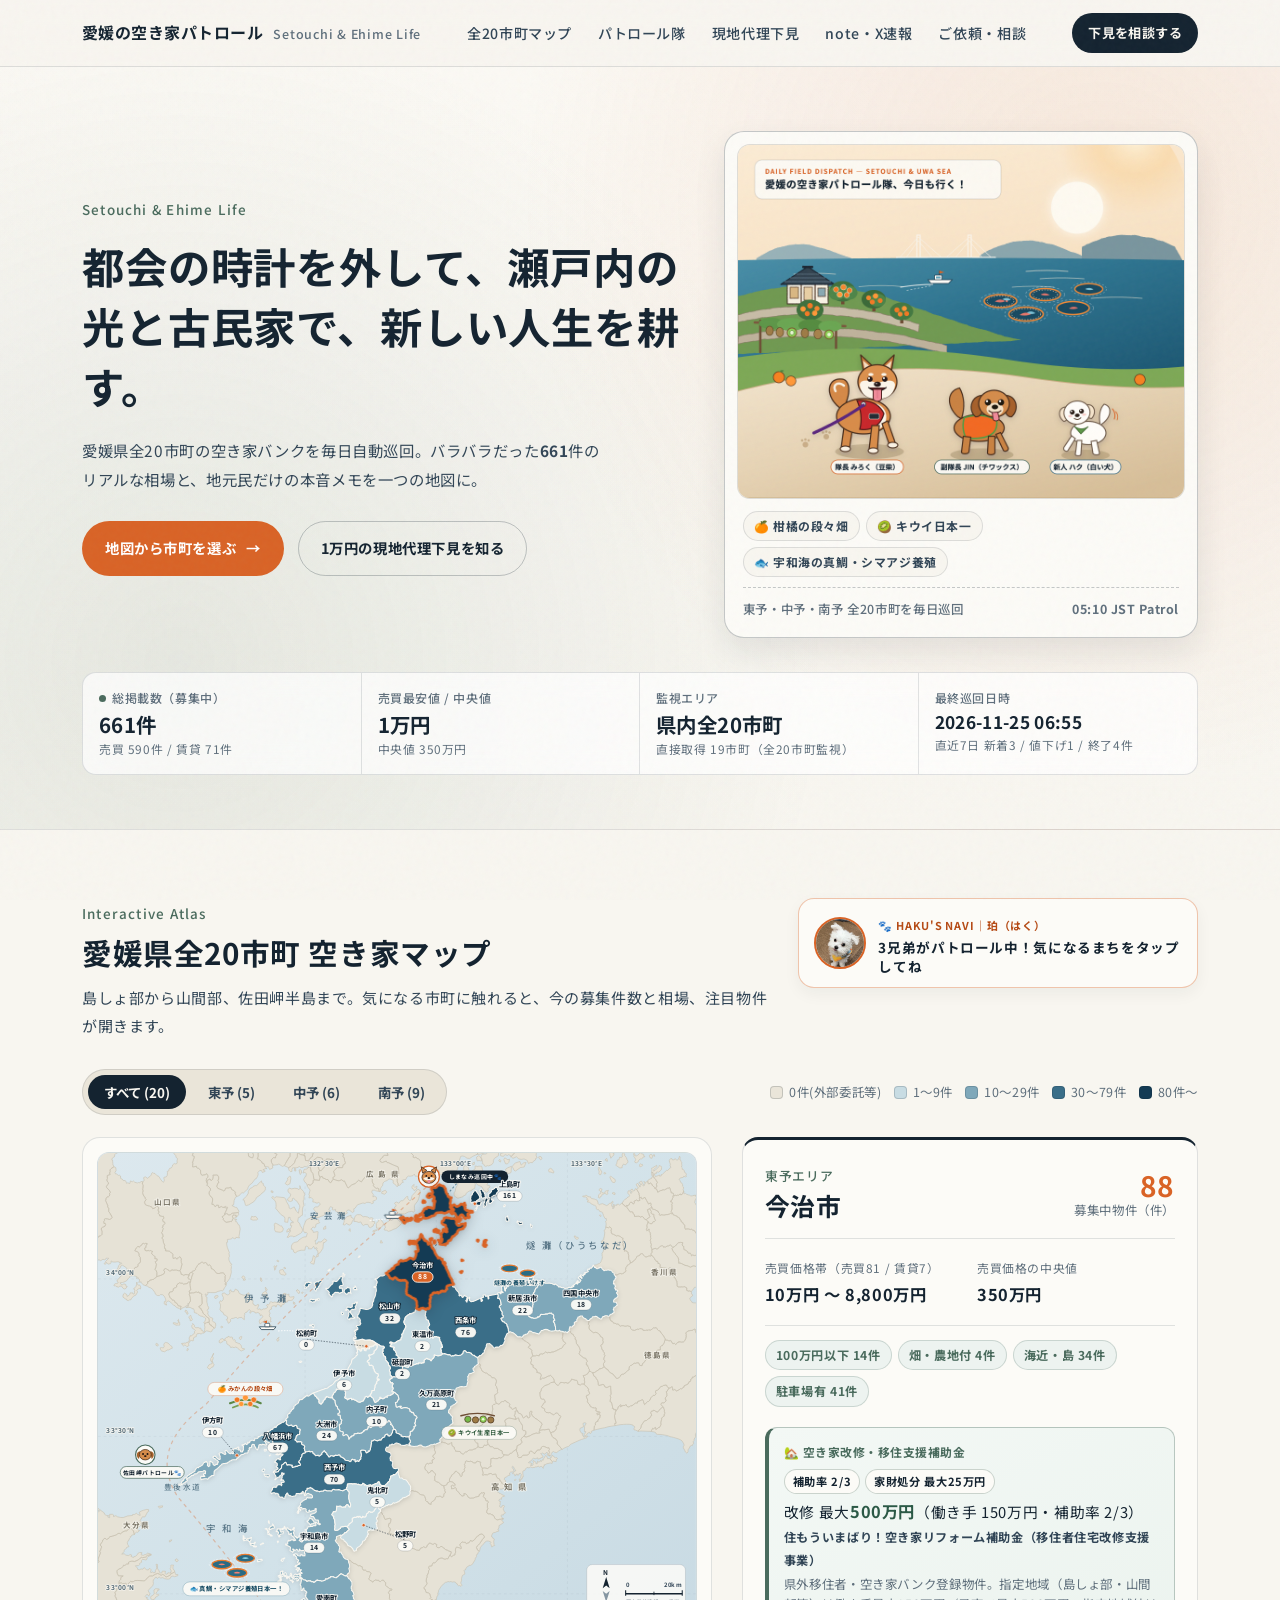
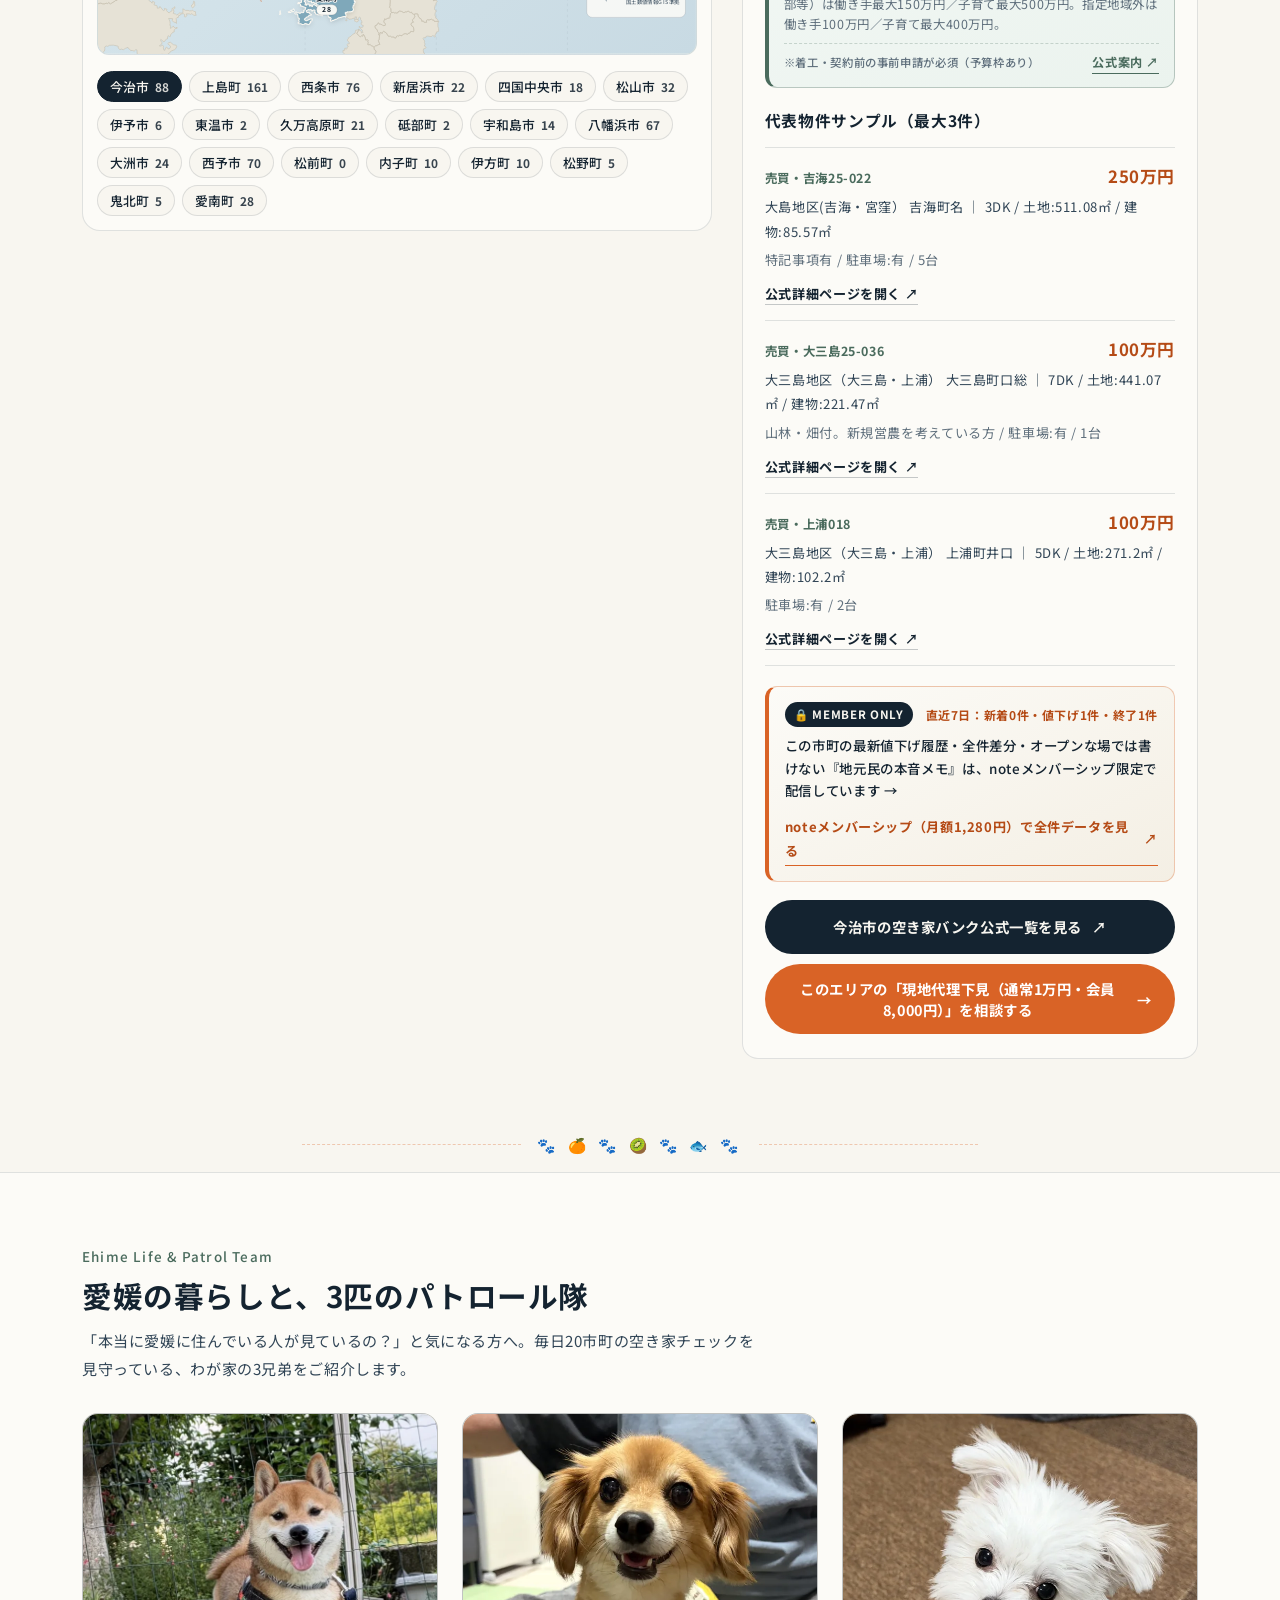
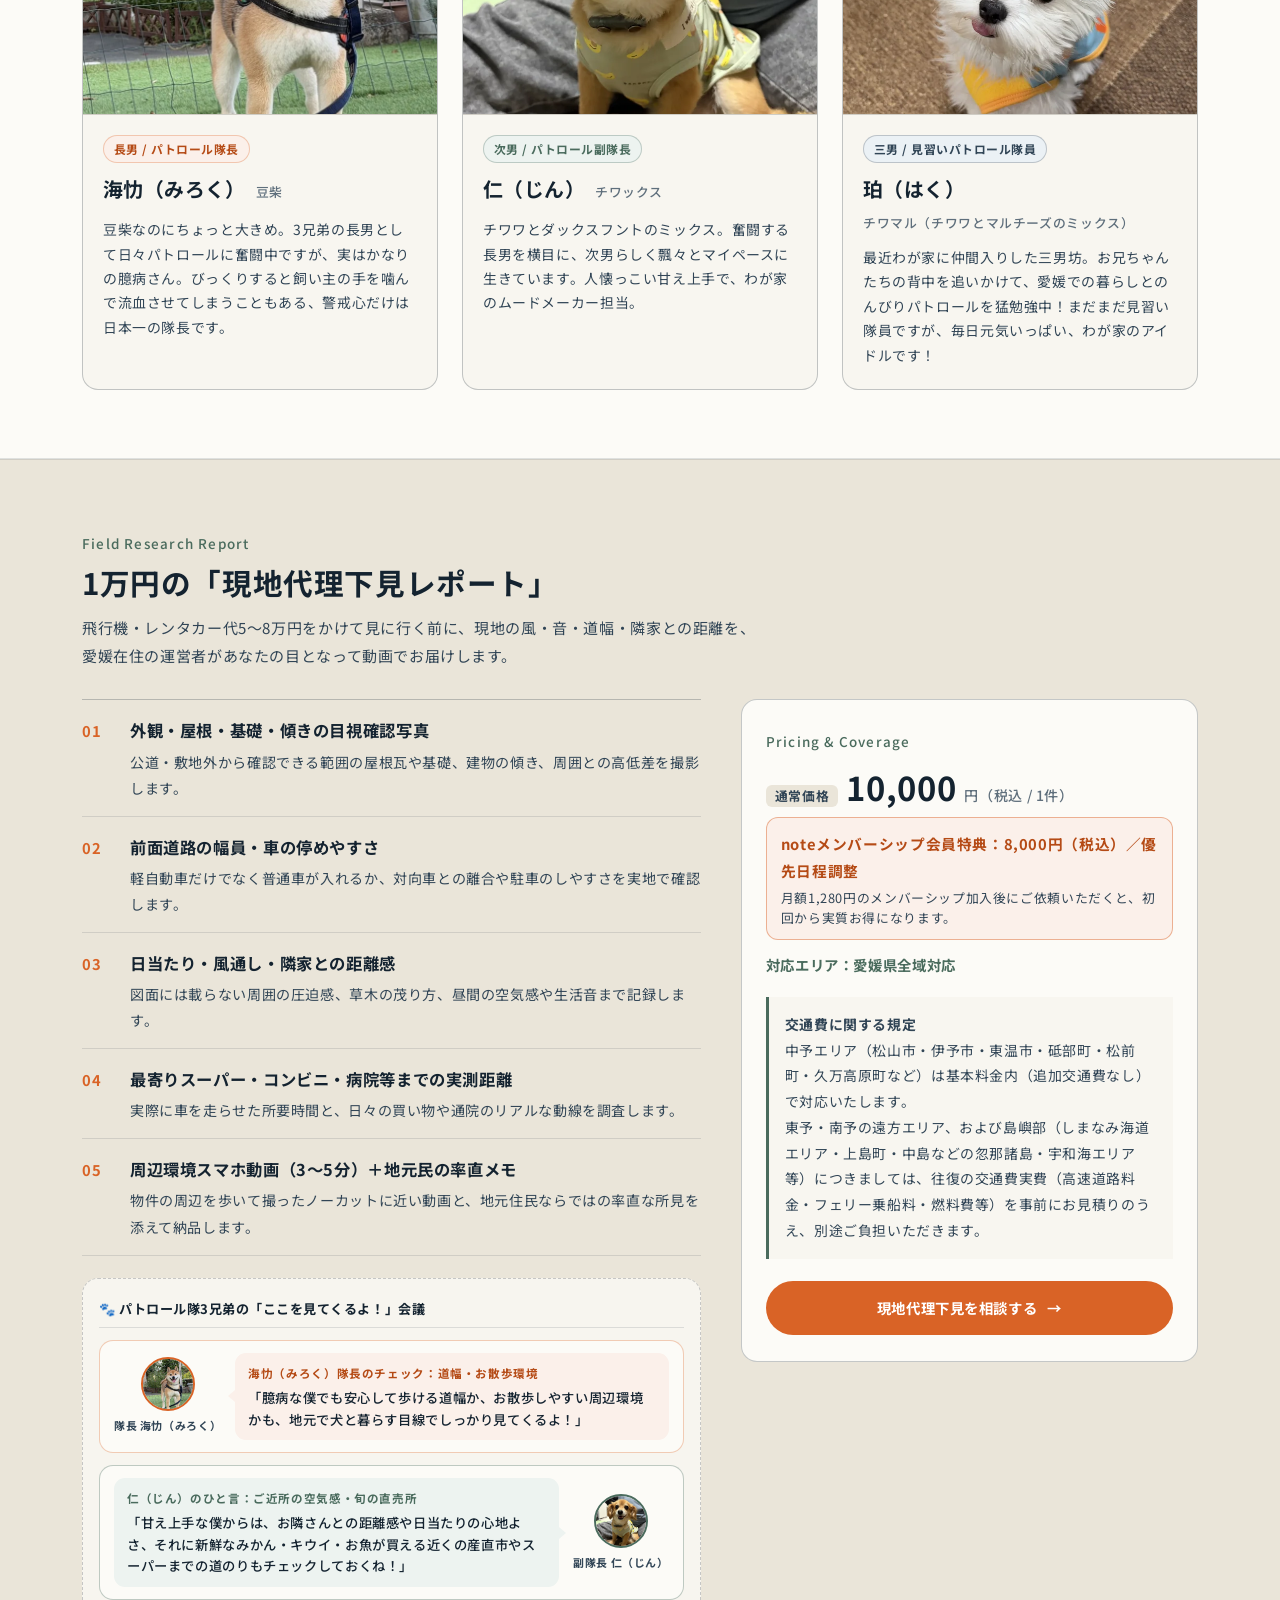
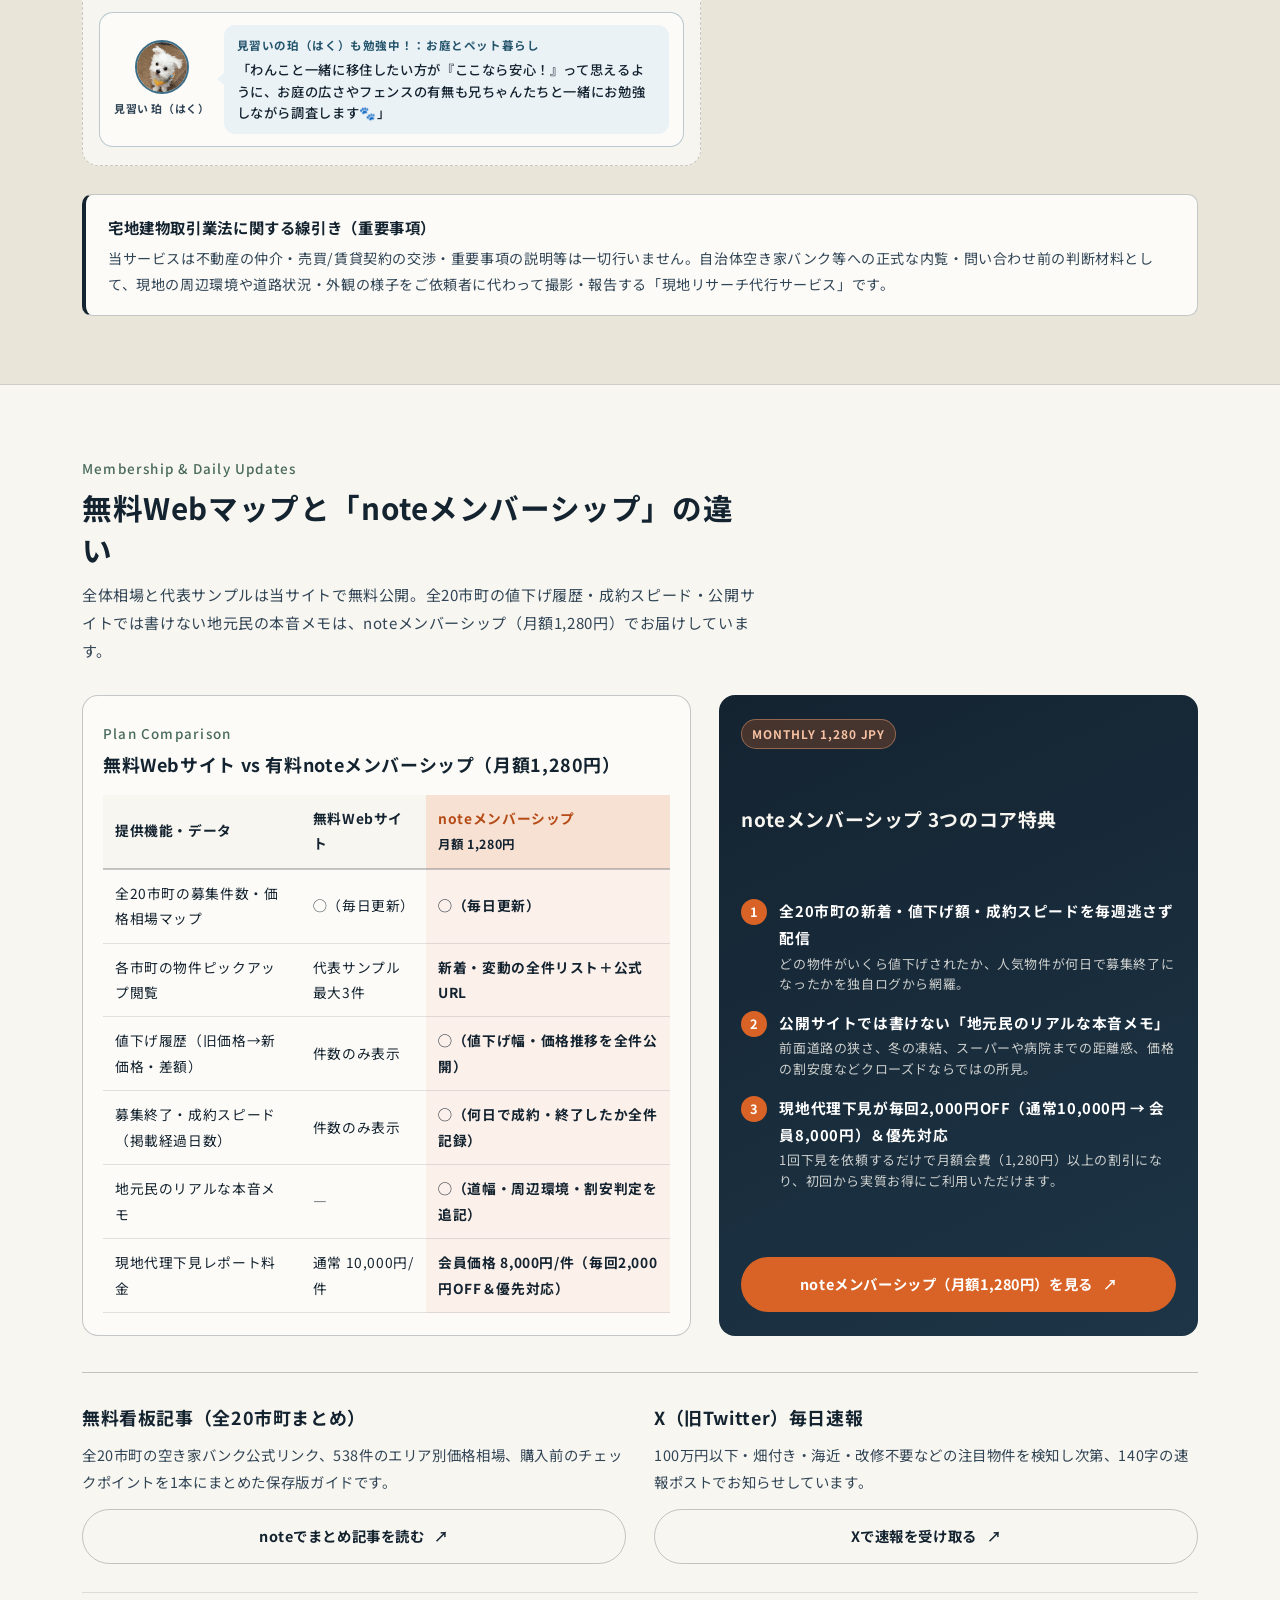
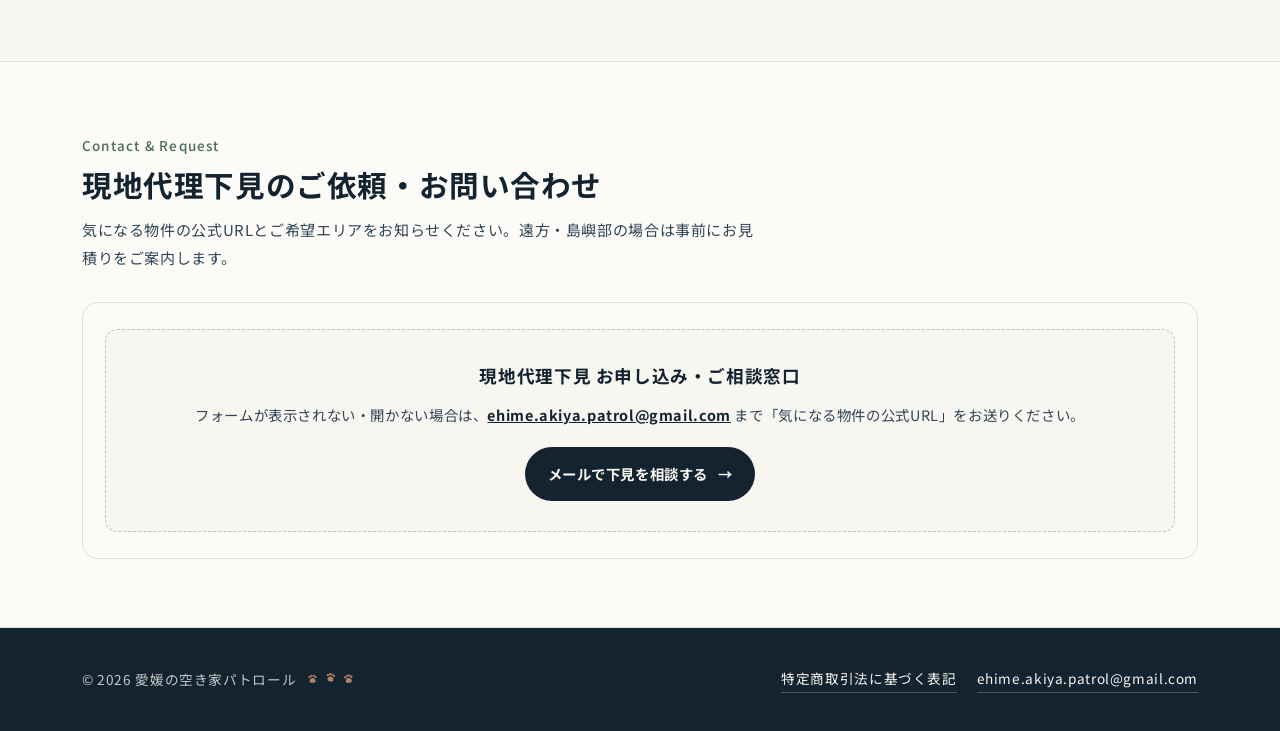
==== commit dcf5f474: "feat(web): update 3 patrol dogs with real photos, kanji names (海忇・仁・珀), and updated profiles" ====
--- a/web/index.html
+++ b/web/index.html
@@ -66,7 +66,7 @@
             <div class="hero-illust-frame">
               <img
                 src="assets/hero_illustration.png"
-                alt="みかんの段々畑・キウイ棚・宇和海の養殖いけすが広がる愛媛の風景の中をパトロールする愛犬3兄弟（みろく・JIN・ハク）"
+                alt="みかんの段々畑・キウイ棚・宇和海の養殖いけすが広がる愛媛の風景の中をパトロールする愛犬3兄弟（海忇・仁・珀）"
                 class="hero-illust-img"
                 width="960"
                 height="760"
@@ -123,17 +123,17 @@
               島しょ部から山間部、佐田岬半島まで。気になる市町に触れると、今の募集件数と相場、注目物件が開きます。
             </p>
           </div>
-          <div class="map-haku-guide" aria-label="新人隊員ハクのマップ案内">
+          <div class="map-haku-guide" aria-label="見習い隊員・珀（はく）のマップ案内">
             <img
               src="assets/dogs/haku_web.webp"
-              alt="新人隊員 ハク"
+              alt="見習い隊員 珀（はく）"
               class="map-haku-avatar"
               loading="lazy"
               width="88"
               height="88"
             />
             <div class="map-haku-bubble">
-              <span class="map-haku-tag">🐾 HAKU'S NAVI</span>
+              <span class="map-haku-tag">🐾 HAKU'S NAVI｜珀（はく）</span>
               <p>3兄弟がパトロール中！気になるまちをタップしてね</p>
             </div>
           </div>
@@ -392,7 +392,7 @@
                   </g>
 
                   <!-- 6. パトロール隊のミニ犬イラスト（しまなみ海道入口 ＆ 佐田岬半島先端） -->
-                  <!-- (A) しまなみ海道入口で見守る「隊長みろく」ミニイラスト -->
+                  <!-- (A) しまなみ海道入口で見守る「隊長 海忇（みろく）」ミニイラスト -->
                   <g transform="translate(476, 34)">
                     <circle cx="0" cy="0" r="15" fill="#FCFBF7" stroke="#D96326" stroke-width="1.8" />
                     <!-- 柴犬の三角耳と顔 -->
@@ -408,10 +408,10 @@
                     <text x="66" y="3" text-anchor="middle" fill="#FCFBF7" font-size="8.5" font-weight="700">しまなみ巡回中🐾</text>
                   </g>
 
-                  <!-- (B) 佐田岬半島の先頭を走る「副隊長JIN＆ハク」ミニシルエット -->
+                  <!-- (B) 佐田岬半島の先頭を走る「副隊長 仁（じん）＆珀（はく）」ミニシルエット -->
                   <g transform="translate(68, 434)">
                     <circle cx="0" cy="0" r="14" fill="#FCFBF7" stroke="#4A6B5D" stroke-width="1.6" />
-                    <!-- 垂れ耳チワックスJINの顔 -->
+                    <!-- 垂れ耳チワックス 仁（じん）の顔 -->
                     <path d="M -7 -5 C -13 -5, -14 3, -9 6 Z" fill="#A6612A" />
                     <path d="M 7 -5 C 13 -5, 14 3, 9 6 Z" fill="#A6612A" />
                     <ellipse cx="0" cy="0" rx="8.5" ry="7.5" fill="#D48C4B" stroke="#4A2E1B" stroke-width="1.1" />
@@ -476,22 +476,22 @@
         </div>
 
         <div class="dog-cards-grid">
-          <!-- 長男：みろく -->
+          <!-- 長男：海忇（みろく） -->
           <article class="dog-card">
             <div class="dog-photo-frame">
               <img
                 src="assets/dogs/miroku_web.webp"
-                alt="長男・パトロール隊長 みろく（豆柴）"
-                class="dog-photo"
+                alt="長男・パトロール隊長 海忇（みろく）（豆柴）"
+                class="dog-photo is-miroku"
                 loading="lazy"
-                width="724"
+                width="717"
                 height="800"
               />
             </div>
             <div class="dog-card-body">
               <span class="dog-role-badge">長男 / パトロール隊長</span>
               <div class="dog-name-row">
-                <h3 class="dog-name">みろく</h3>
+                <h3 class="dog-name">海忇（みろく）</h3>
                 <span class="dog-breed">豆柴</span>
               </div>
               <p class="dog-bio">
@@ -500,22 +500,22 @@
             </div>
           </article>
 
-          <!-- 次男：JIN -->
+          <!-- 次男：仁（じん） -->
           <article class="dog-card">
             <div class="dog-photo-frame">
               <img
                 src="assets/dogs/jin_web.webp"
-                alt="次男・パトロール副隊長 JIN（チワックス）"
-                class="dog-photo"
+                alt="次男・パトロール副隊長 仁（じん）（チワックス）"
+                class="dog-photo is-jin"
                 loading="lazy"
-                width="800"
-                height="734"
+                width="675"
+                height="800"
               />
             </div>
             <div class="dog-card-body">
               <span class="dog-role-badge is-sub">次男 / パトロール副隊長</span>
               <div class="dog-name-row">
-                <h3 class="dog-name">JIN</h3>
+                <h3 class="dog-name">仁（じん）</h3>
                 <span class="dog-breed">チワックス</span>
               </div>
               <p class="dog-bio">
@@ -524,27 +524,26 @@
             </div>
           </article>
 
-          <!-- 三男：ハク -->
+          <!-- 三男：珀（はく） -->
           <article class="dog-card">
             <div class="dog-photo-frame">
               <img
                 src="assets/dogs/haku_web.webp"
-                alt="三男・新人パトロール隊員 ハク（白い犬）"
-                class="dog-photo"
+                alt="三男・見習いパトロール隊員 珀（はく）（チワマル）"
+                class="dog-photo is-haku"
                 loading="lazy"
-                width="800"
+                width="688"
                 height="800"
               />
-              <span class="dog-illust-tag">イラストで仮置き中・実写準備中</span>
             </div>
             <div class="dog-card-body">
-              <span class="dog-role-badge is-rookie">三男 / 新人パトロール隊員</span>
+              <span class="dog-role-badge is-rookie">三男 / 見習いパトロール隊員</span>
               <div class="dog-name-row">
-                <h3 class="dog-name">ハク</h3>
-                <span class="dog-breed">白い犬</span>
+                <h3 class="dog-name">珀（はく）</h3>
+                <span class="dog-breed">チワマル（チワワとマルチーズのミックス）</span>
               </div>
               <p class="dog-bio">
-                最近わが家に新しく仲間入りしたばかりの白い三男坊。お兄ちゃんたちの背中を見ながら、愛媛での暮らしとのんびりパトロールを猛勉強中です！
+                最近わが家に仲間入りした三男坊。お兄ちゃんたちの背中を追いかけて、愛媛での暮らしとのんびりパトロールを猛勉強中！まだまだ見習い隊員ですが、毎日元気いっぱい、わが家のアイドルです！
               </p>
             </div>
           </article>
@@ -605,65 +604,65 @@
             <div class="patrol-chat-stage" aria-label="パトロール隊3兄弟の下見ポイント掛け合い">
               <div class="patrol-chat-header">🐾 パトロール隊3兄弟の「ここを見てくるよ！」会議</div>
 
-              <!-- 1. 長男：みろく -->
+              <!-- 1. 長男：海忇（みろく） -->
               <div class="captain-speech-box">
                 <div class="captain-avatar-wrap">
                   <img
                     src="assets/dogs/miroku_web.webp"
-                    alt="パトロール隊長 みろく"
+                    alt="パトロール隊長 海忇（みろく）"
                     class="captain-avatar"
                     loading="lazy"
                     width="120"
                     height="120"
                   />
-                  <span class="captain-avatar-name">隊長 みろく</span>
+                  <span class="captain-avatar-name">隊長 海忇（みろく）</span>
                 </div>
                 <div class="captain-bubble">
-                  <span class="bubble-kicker">みろく隊長のチェック：道幅・お散歩環境</span>
+                  <span class="bubble-kicker">海忇（みろく）隊長のチェック：道幅・お散歩環境</span>
                   <p>
                     「臆病な僕でも安心して歩ける道幅か、お散歩しやすい周辺環境かも、地元で犬と暮らす目線でしっかり見てくるよ！」
                   </p>
                 </div>
               </div>
 
-              <!-- 2. 次男：JIN -->
+              <!-- 2. 次男：仁（じん） -->
               <div class="captain-speech-box is-right is-jin">
                 <div class="captain-avatar-wrap">
                   <img
                     src="assets/dogs/jin_web.webp"
-                    alt="パトロール副隊長 JIN"
+                    alt="パトロール副隊長 仁（じん）"
                     class="captain-avatar"
                     loading="lazy"
                     width="120"
                     height="120"
                   />
-                  <span class="captain-avatar-name">副隊長 JIN</span>
+                  <span class="captain-avatar-name">副隊長 仁（じん）</span>
                 </div>
                 <div class="captain-bubble">
-                  <span class="bubble-kicker">JINのひと言：ご近所の空気感・旬の直売所</span>
+                  <span class="bubble-kicker">仁（じん）のひと言：ご近所の空気感・旬の直売所</span>
                   <p>
                     「甘え上手な僕からは、お隣さんとの距離感や日当たりの心地よさ、それに新鮮なみかん・キウイ・お魚が買える近くの産直市やスーパーまでの道のりもチェックしておくね！」
                   </p>
                 </div>
               </div>
 
-              <!-- 3. 三男：ハク -->
+              <!-- 3. 三男：珀（はく） -->
               <div class="captain-speech-box is-haku">
                 <div class="captain-avatar-wrap">
                   <img
                     src="assets/dogs/haku_web.webp"
-                    alt="新人パトロール隊員 ハク"
+                    alt="見習いパトロール隊員 珀（はく）"
                     class="captain-avatar"
                     loading="lazy"
                     width="120"
                     height="120"
                   />
-                  <span class="captain-avatar-name">新人 ハク</span>
+                  <span class="captain-avatar-name">見習い 珀（はく）</span>
                 </div>
                 <div class="captain-bubble">
-                  <span class="bubble-kicker">新人のハクも勉強中！：お庭とペット暮らし</span>
+                  <span class="bubble-kicker">見習いの珀（はく）も勉強中！：お庭とペット暮らし</span>
                   <p>
-                    「わんこと一緒に移住したい方が『ここなら安心！』って思えるように、お庭の広さやフェンスの有無も先輩たちと一緒にお勉強しながら調査します🐾」
+                    「わんこと一緒に移住したい方が『ここなら安心！』って思えるように、お庭の広さやフェンスの有無も兄ちゃんたちと一緒にお勉強しながら調査します🐾」
                   </p>
                 </div>
               </div>
@@ -858,7 +857,7 @@
     <div class="container footer-inner">
       <div class="footer-brand-copy">
         <span>© 2026 愛媛の空き家パトロール</span>
-        <span class="footer-paws" aria-label="パトロール隊3兄弟の肉球マーク" title="みろく・JIN・ハク">
+        <span class="footer-paws" aria-label="パトロール隊3兄弟の肉球マーク" title="海忇（みろく）・仁（じん）・珀（はく）">
           <svg class="paw-icon" viewBox="0 0 24 24" aria-hidden="true"><circle cx="6.5" cy="7.5" r="2.1"/><circle cx="10.2" cy="5.2" r="2.1"/><circle cx="14.3" cy="5.2" r="2.1"/><circle cx="17.8" cy="7.5" r="2.1"/><path d="M12.2 9.4c-3.1 0-5.6 2.6-5.6 5.4 0 2.1 1.7 3.5 3.6 3.5.9 0 1.4-.3 2-.3s1.1.3 2 .3c1.9 0 3.6-1.4 3.6-3.5 0-2.8-2.5-5.4-5.6-5.4z"/></svg>
           <svg class="paw-icon" viewBox="0 0 24 24" aria-hidden="true"><circle cx="6.5" cy="7.5" r="2.1"/><circle cx="10.2" cy="5.2" r="2.1"/><circle cx="14.3" cy="5.2" r="2.1"/><circle cx="17.8" cy="7.5" r="2.1"/><path d="M12.2 9.4c-3.1 0-5.6 2.6-5.6 5.4 0 2.1 1.7 3.5 3.6 3.5.9 0 1.4-.3 2-.3s1.1.3 2 .3c1.9 0 3.6-1.4 3.6-3.5 0-2.8-2.5-5.4-5.6-5.4z"/></svg>
           <svg class="paw-icon" viewBox="0 0 24 24" aria-hidden="true"><circle cx="6.5" cy="7.5" r="2.1"/><circle cx="10.2" cy="5.2" r="2.1"/><circle cx="14.3" cy="5.2" r="2.1"/><circle cx="17.8" cy="7.5" r="2.1"/><path d="M12.2 9.4c-3.1 0-5.6 2.6-5.6 5.4 0 2.1 1.7 3.5 3.6 3.5.9 0 1.4-.3 2-.3s1.1.3 2 .3c1.9 0 3.6-1.4 3.6-3.5 0-2.8-2.5-5.4-5.6-5.4z"/></svg>
--- a/web/css/style.css
+++ b/web/css/style.css
@@ -833,6 +833,102 @@
   font-weight: 700;
 }
 
+/* Municipality Subsidy Info Card */
+.subsidy-box {
+  background: linear-gradient(155deg, #F3F8F5 0%, #EBF3EE 100%);
+  border: 1px solid rgba(74, 107, 93, 0.34);
+  border-left: 4px solid var(--sage);
+  border-radius: 12px;
+  padding: 13px 15px;
+  margin-bottom: 18px;
+}
+
+.subsidy-head {
+  display: flex;
+  flex-wrap: wrap;
+  align-items: center;
+  justify-content: space-between;
+  gap: 6px;
+  margin-bottom: 5px;
+}
+
+.subsidy-kicker {
+  font-size: 0.74rem;
+  font-weight: 700;
+  color: var(--sage);
+  letter-spacing: 0.04em;
+}
+
+.subsidy-chips {
+  display: inline-flex;
+  flex-wrap: wrap;
+  gap: 5px;
+}
+
+.subsidy-chip {
+  background: var(--washi-pure);
+  color: var(--navy);
+  border: 1px solid rgba(74, 107, 93, 0.28);
+  border-radius: 999px;
+  padding: 1px 8px;
+  font-size: 0.7rem;
+  font-weight: 700;
+}
+
+.subsidy-headline {
+  font-size: 0.92rem;
+  color: var(--navy);
+  line-height: 1.5;
+  margin-bottom: 3px;
+}
+
+.subsidy-headline strong {
+  color: #2B5946;
+  font-size: 1.02rem;
+}
+
+.subsidy-prog {
+  font-size: 0.76rem;
+  font-weight: 700;
+  color: var(--navy-soft);
+  margin-bottom: 4px;
+}
+
+.subsidy-cond {
+  margin: 0 0 8px;
+  font-size: 0.78rem;
+  line-height: 1.6;
+  color: var(--muted);
+}
+
+.subsidy-foot {
+  display: flex;
+  flex-wrap: wrap;
+  align-items: center;
+  justify-content: space-between;
+  gap: 8px;
+  padding-top: 7px;
+  border-top: 1px dashed rgba(74, 107, 93, 0.25);
+}
+
+.subsidy-warn {
+  font-size: 0.71rem;
+  font-weight: 500;
+  color: var(--muted);
+}
+
+.subsidy-link {
+  font-size: 0.76rem;
+  font-weight: 700;
+  color: var(--sage);
+  border-bottom: 1px solid var(--sage);
+}
+
+.subsidy-link:hover {
+  color: var(--navy);
+  border-bottom-color: var(--navy);
+}
+
 .featured-heading {
   margin: 0 0 12px;
   font-family: var(--font-base);
@@ -1022,8 +1118,20 @@
   height: 100%;
   display: block;
   object-fit: cover;
-  object-position: center 25%;
+  object-position: center 22%;
   transition: transform 0.5s var(--ease-out-expo);
+}
+
+.dog-photo.is-miroku {
+  object-position: center 18%;
+}
+
+.dog-photo.is-jin {
+  object-position: center 20%;
+}
+
+.dog-photo.is-haku {
+  object-position: center 24%;
 }
 
 .dog-card:hover .dog-photo {
@@ -1081,8 +1189,10 @@
 
 .dog-name-row {
   display: flex;
+  flex-wrap: wrap;
   align-items: baseline;
-  gap: 10px;
+  column-gap: 10px;
+  row-gap: 4px;
   margin-bottom: 10px;
 }
 
@@ -1093,6 +1203,8 @@
   font-weight: 700;
   color: var(--navy);
   letter-spacing: 0.02em;
+  white-space: nowrap;
+  flex-shrink: 0;
 }
 
 .dog-breed {
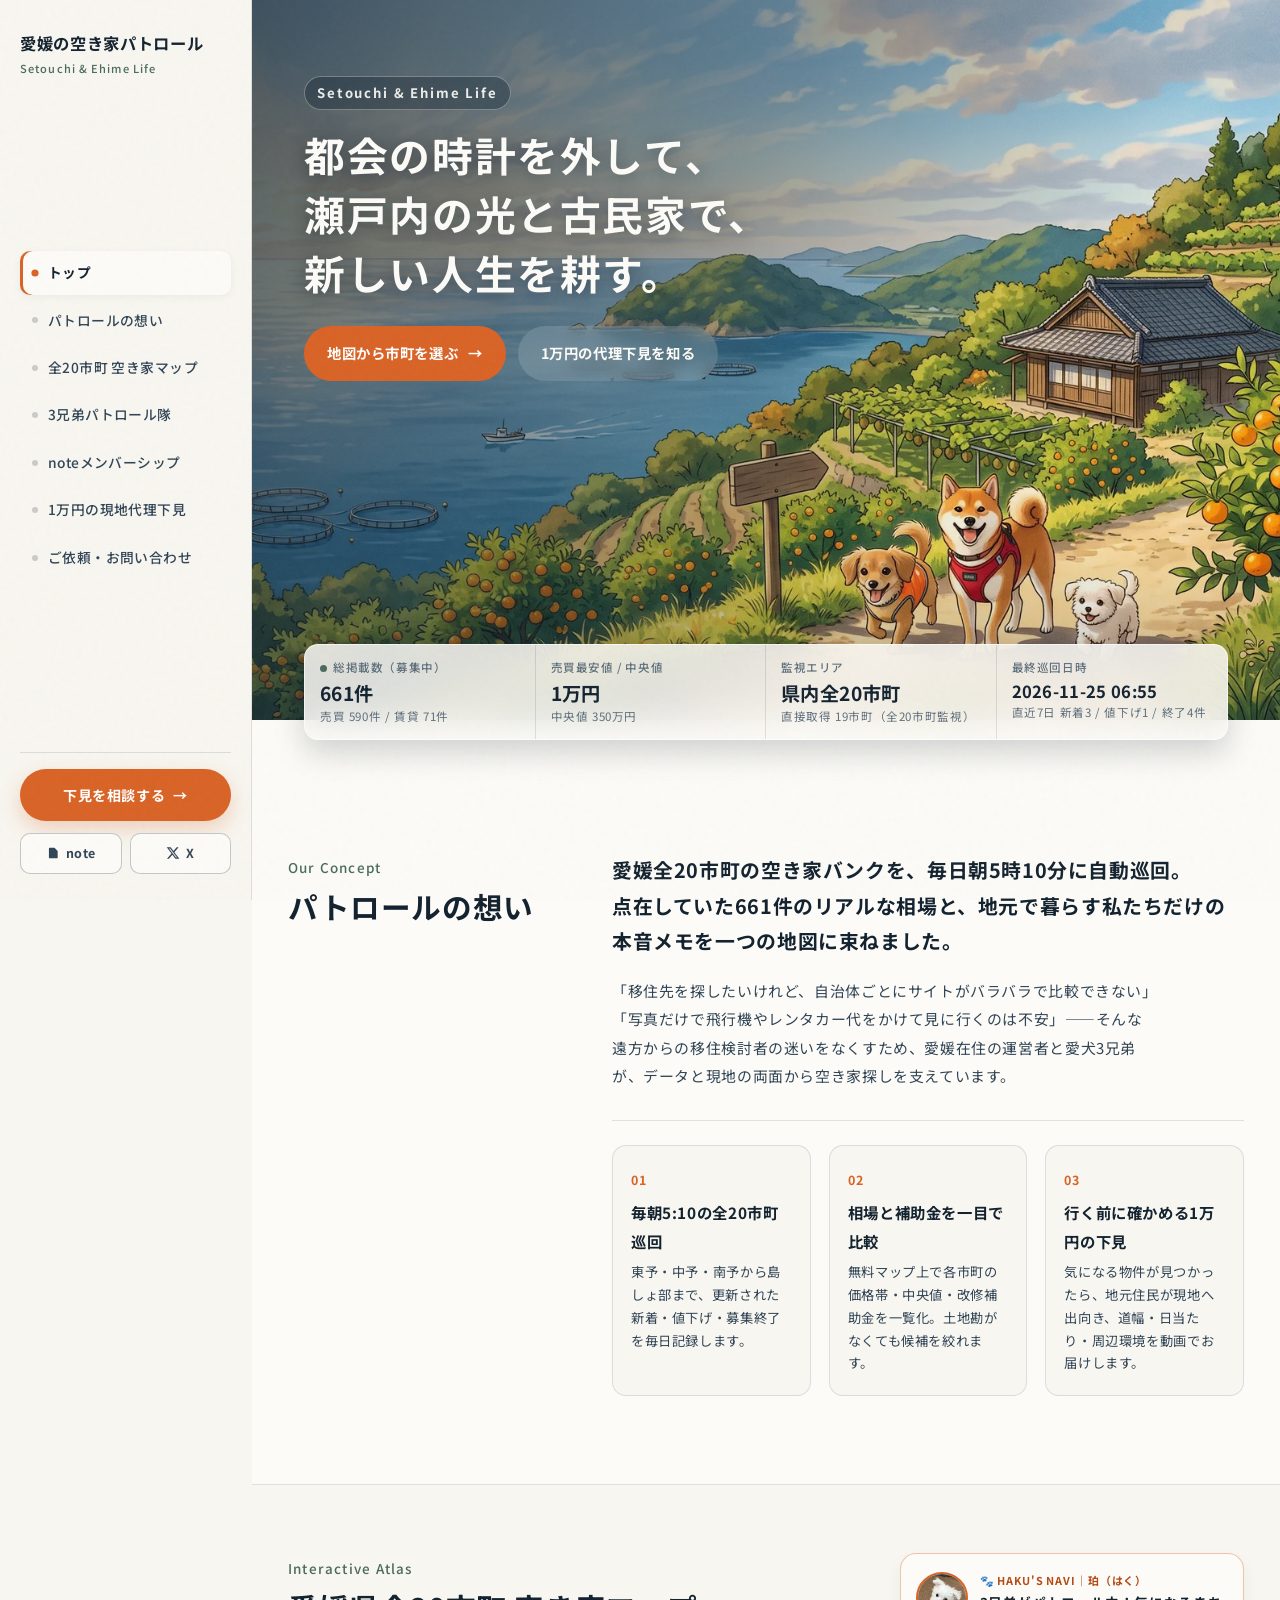
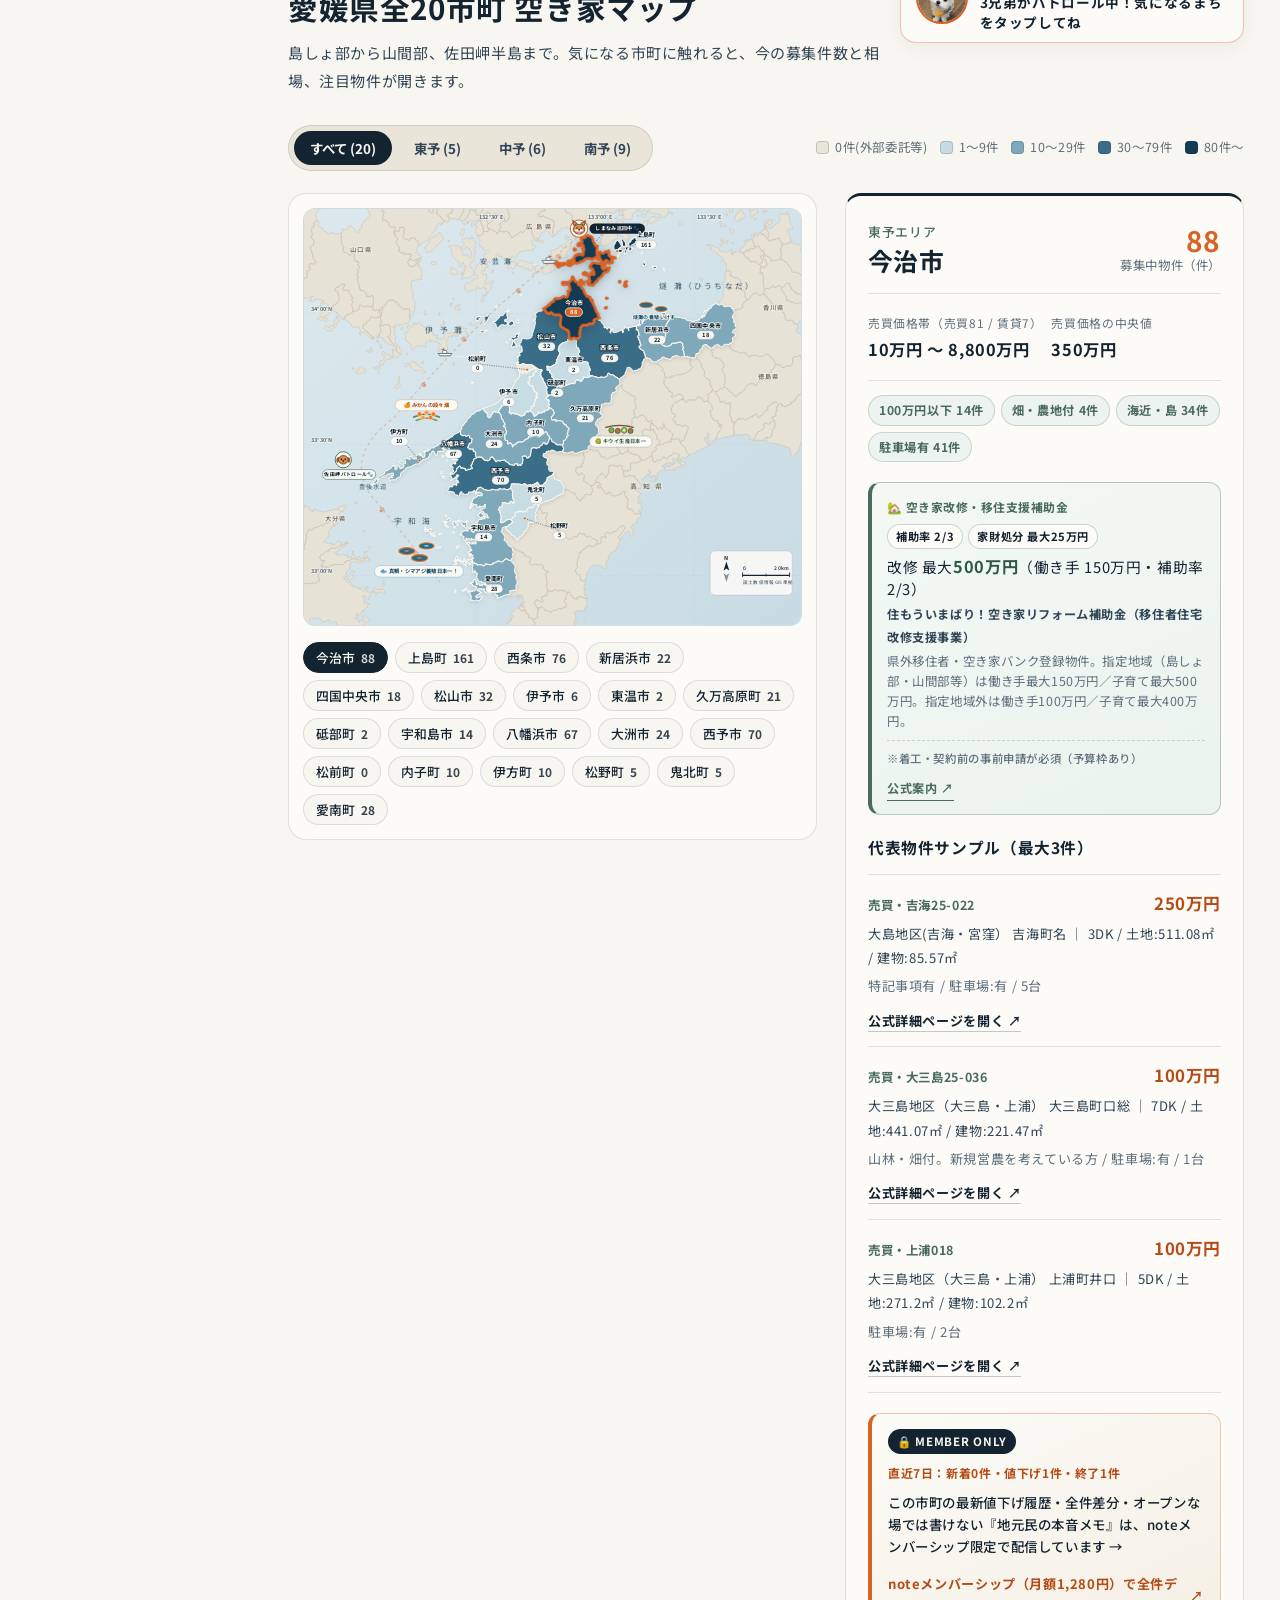
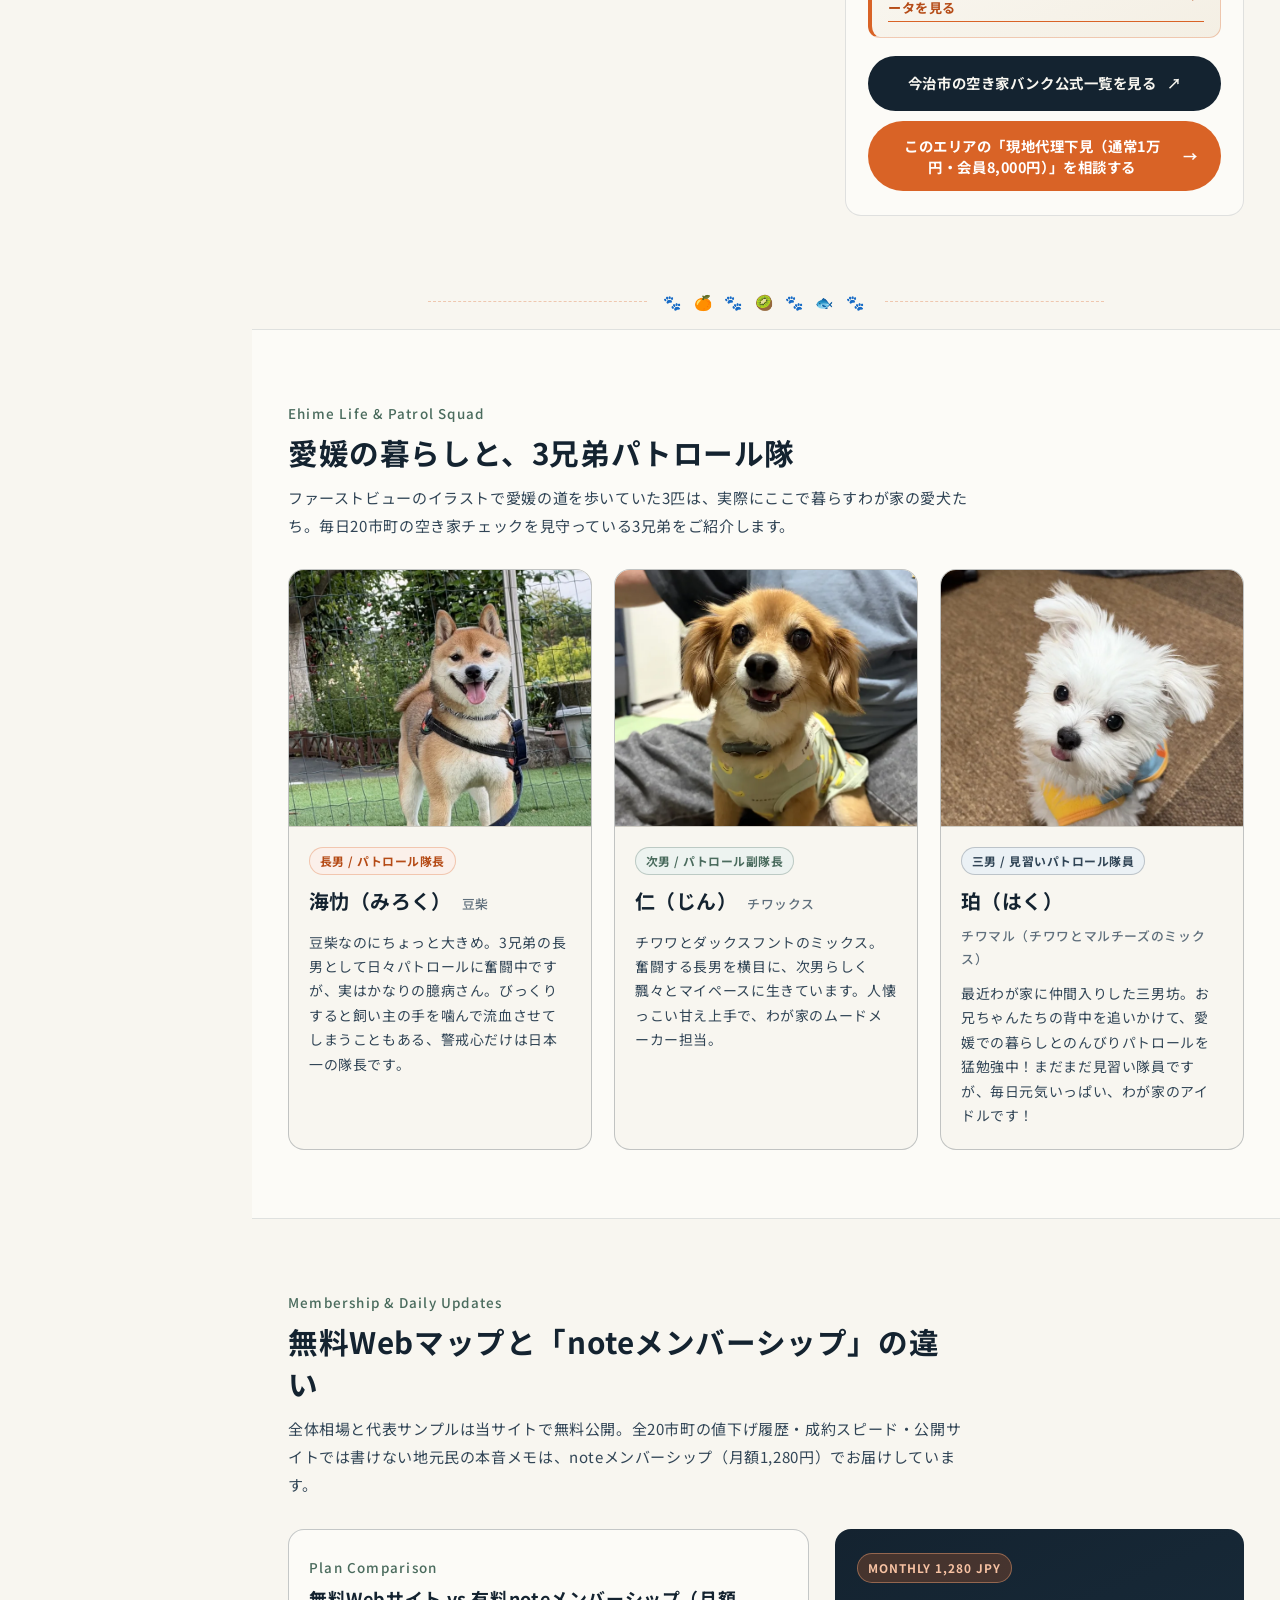
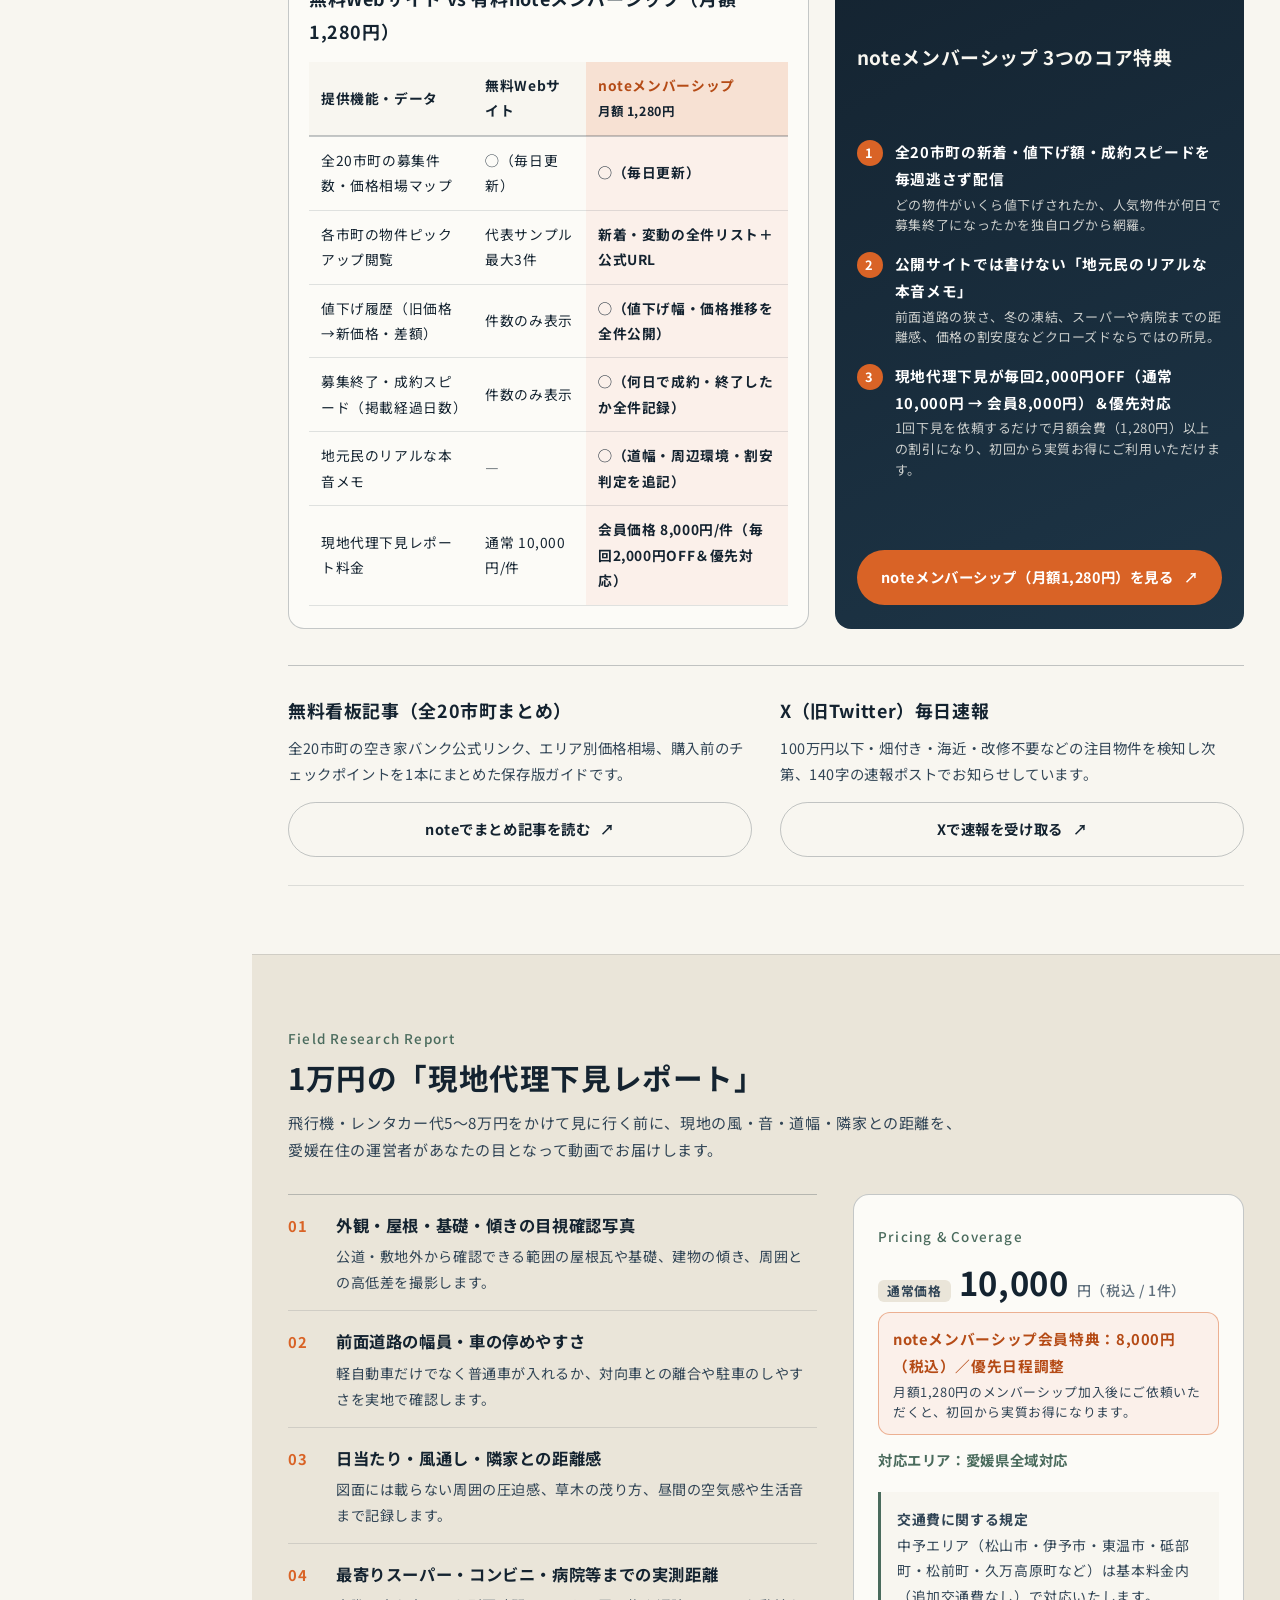
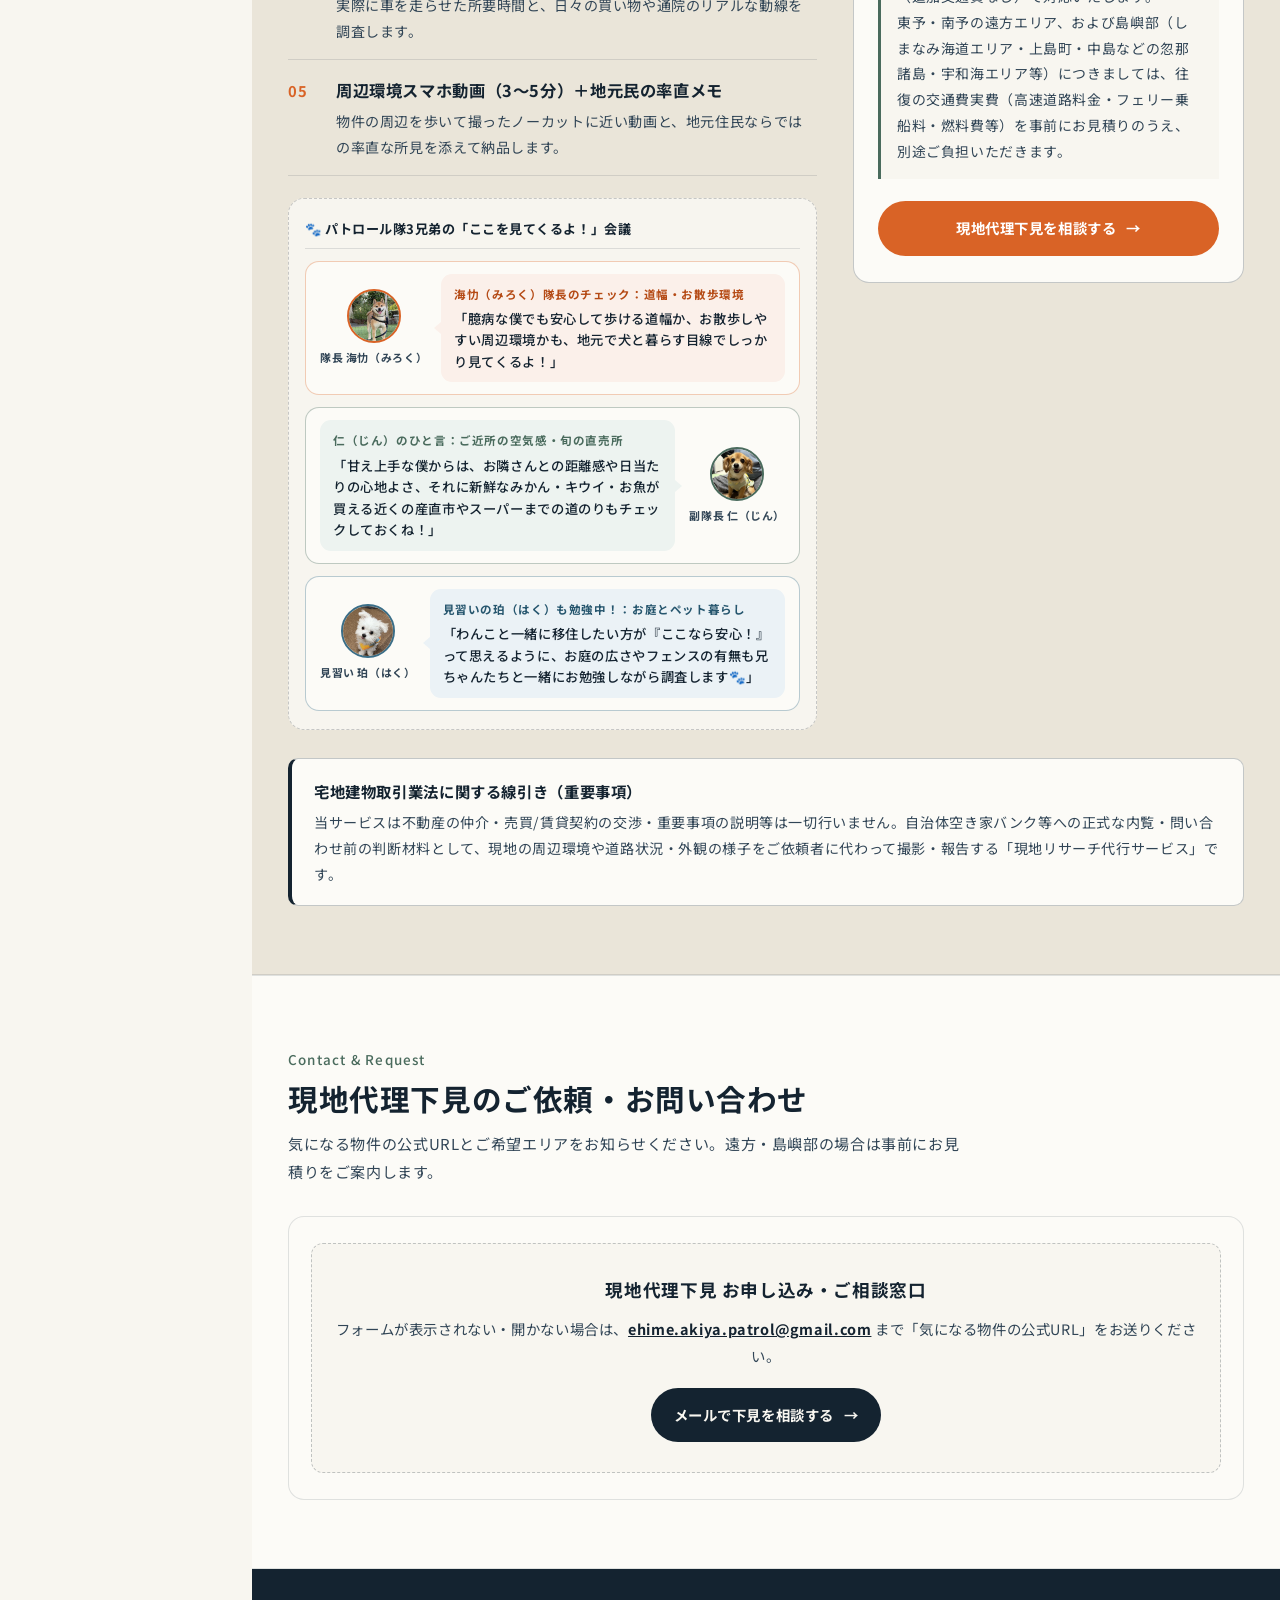
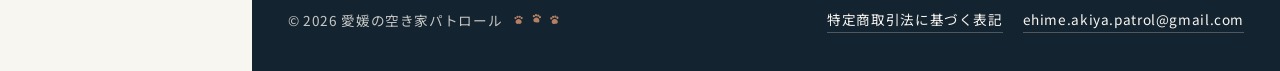
==== commit 3b5dbd1e: "feat(web): redesign layout to LUXUNA-style fixed sidebar, full-bleed hero, and story flow" ====
--- a/web/index.html
+++ b/web/index.html
@@ -23,90 +23,223 @@
   <link rel="stylesheet" href="css/style.css" />
 </head>
 <body>
-  <header class="site-header">
-    <div class="container header-inner">
-      <a class="brand" href="#">
-        <span>愛媛の空き家パトロール</span>
+  <!-- Mobile / Tablet Slim Header (< 1024px) -->
+  <header class="mobile-header">
+    <div class="mobile-header-inner">
+      <a class="brand" href="#top">
+        <span class="brand-name">愛媛の空き家パトロール</span>
         <span class="brand-sub">Setouchi &amp; Ehime Life</span>
       </a>
-      <nav class="header-nav" aria-label="メインナビゲーション">
-        <a href="#map-section">全20市町マップ</a>
-        <a href="#patrol-dogs-section">パトロール隊</a>
-        <a href="#inspection-section">現地代理下見</a>
-        <a href="#media-section">note・X速報</a>
-        <a href="#contact-section">ご依頼・相談</a>
-      </nav>
-      <a class="header-cta" href="#contact-section">下見を相談する</a>
+      <div class="mobile-header-actions">
+        <a class="mobile-cta" href="#contact-section">下見を相談</a>
+        <button
+          type="button"
+          class="menu-toggle"
+          id="menu-toggle"
+          aria-label="メニューを開く"
+          aria-expanded="false"
+          aria-controls="mobile-drawer"
+        >
+          <span></span>
+          <span></span>
+          <span></span>
+        </button>
+      </div>
     </div>
   </header>
 
+  <!-- Mobile / Tablet Slide-in Drawer -->
+  <div class="drawer-backdrop" id="drawer-backdrop" aria-hidden="true"></div>
+  <aside class="mobile-drawer" id="mobile-drawer" aria-label="モバイルナビゲーション" aria-hidden="true">
+    <div class="drawer-head">
+      <div>
+        <div class="sidebar-brand-title">愛媛の空き家パトロール</div>
+        <div class="sidebar-brand-sub">Setouchi &amp; Ehime Life</div>
+      </div>
+      <button type="button" class="drawer-close" id="drawer-close" aria-label="メニューを閉じる">×</button>
+    </div>
+    <nav class="drawer-nav" aria-label="サイト内メニュー">
+      <a href="#top" data-nav-target="top">トップ</a>
+      <a href="#concept-section" data-nav-target="concept-section">パトロールの想い</a>
+      <a href="#map-section" data-nav-target="map-section">全20市町 空き家マップ</a>
+      <a href="#patrol-dogs-section" data-nav-target="patrol-dogs-section">3兄弟パトロール隊</a>
+      <a href="#media-section" data-nav-target="media-section">noteメンバーシップ</a>
+      <a href="#inspection-section" data-nav-target="inspection-section">1万円の現地代理下見</a>
+      <a href="#contact-section" data-nav-target="contact-section">ご依頼・お問い合わせ</a>
+    </nav>
+    <div class="sidebar-foot">
+      <a class="sidebar-cta" href="#contact-section">
+        <span>下見を相談する</span>
+        <span class="btn-arrow" aria-hidden="true">→</span>
+      </a>
+      <div class="sidebar-socials">
+        <a class="social-pill" id="drawer-link-note" href="https://note.com/" target="_blank" rel="noopener noreferrer" aria-label="noteを開く">
+          <svg viewBox="0 0 24 24" aria-hidden="true"><path d="M5 4.5A1.5 1.5 0 0 1 6.5 3h7.38a1.5 1.5 0 0 1 1.06.44l4.62 4.62a1.5 1.5 0 0 1 .44 1.06V19.5A1.5 1.5 0 0 1 18.5 21h-12A1.5 1.5 0 0 1 5 19.5v-15Zm3 4.5h8v1.8H8V9Zm0 4h8v1.8H8V13Zm0 4h5v1.8H8V17Z"/></svg>
+          <span>note</span>
+        </a>
+        <a class="social-pill" id="drawer-link-x" href="https://x.com/" target="_blank" rel="noopener noreferrer" aria-label="X（旧Twitter）を開く">
+          <svg viewBox="0 0 24 24" aria-hidden="true"><path d="M18.244 2.25h3.308l-7.227 8.26 8.502 11.24H16.17l-5.214-6.817L4.99 21.75H1.68l7.73-8.835L1.254 2.25H8.08l4.713 6.231zm-1.161 17.52h1.833L7.084 4.126H5.117z"/></svg>
+          <span>X</span>
+        </a>
+      </div>
+    </div>
+  </aside>
+
+  <!-- PC Left Fixed Sidebar (>= 1024px) -->
+  <aside class="site-sidebar" aria-label="メインナビゲーション">
+    <div class="sidebar-top">
+      <a class="sidebar-brand" href="#top">
+        <span class="sidebar-brand-title">愛媛の空き家パトロール</span>
+        <span class="sidebar-brand-sub">Setouchi &amp; Ehime Life</span>
+      </a>
+    </div>
+
+    <nav class="sidebar-nav" aria-label="セクション移動">
+      <a href="#top" class="is-active" data-nav-target="top">
+        <span class="nav-dot" aria-hidden="true"></span>
+        <span>トップ</span>
+      </a>
+      <a href="#concept-section" data-nav-target="concept-section">
+        <span class="nav-dot" aria-hidden="true"></span>
+        <span>パトロールの想い</span>
+      </a>
+      <a href="#map-section" data-nav-target="map-section">
+        <span class="nav-dot" aria-hidden="true"></span>
+        <span>全20市町 空き家マップ</span>
+      </a>
+      <a href="#patrol-dogs-section" data-nav-target="patrol-dogs-section">
+        <span class="nav-dot" aria-hidden="true"></span>
+        <span>3兄弟パトロール隊</span>
+      </a>
+      <a href="#media-section" data-nav-target="media-section">
+        <span class="nav-dot" aria-hidden="true"></span>
+        <span>noteメンバーシップ</span>
+      </a>
+      <a href="#inspection-section" data-nav-target="inspection-section">
+        <span class="nav-dot" aria-hidden="true"></span>
+        <span>1万円の現地代理下見</span>
+      </a>
+      <a href="#contact-section" data-nav-target="contact-section">
+        <span class="nav-dot" aria-hidden="true"></span>
+        <span>ご依頼・お問い合わせ</span>
+      </a>
+    </nav>
+
+    <div class="sidebar-foot">
+      <a class="sidebar-cta" href="#contact-section">
+        <span>下見を相談する</span>
+        <span class="btn-arrow" aria-hidden="true">→</span>
+      </a>
+      <div class="sidebar-socials">
+        <a class="social-pill" id="sidebar-link-note" href="https://note.com/" target="_blank" rel="noopener noreferrer" aria-label="noteを開く">
+          <svg viewBox="0 0 24 24" aria-hidden="true"><path d="M5 4.5A1.5 1.5 0 0 1 6.5 3h7.38a1.5 1.5 0 0 1 1.06.44l4.62 4.62a1.5 1.5 0 0 1 .44 1.06V19.5A1.5 1.5 0 0 1 18.5 21h-12A1.5 1.5 0 0 1 5 19.5v-15Zm3 4.5h8v1.8H8V9Zm0 4h8v1.8H8V13Zm0 4h5v1.8H8V17Z"/></svg>
+          <span>note</span>
+        </a>
+        <a class="social-pill" id="sidebar-link-x" href="https://x.com/" target="_blank" rel="noopener noreferrer" aria-label="X（旧Twitter）を開く">
+          <svg viewBox="0 0 24 24" aria-hidden="true"><path d="M18.244 2.25h3.308l-7.227 8.26 8.502 11.24H16.17l-5.214-6.817L4.99 21.75H1.68l7.73-8.835L1.254 2.25H8.08l4.713 6.231zm-1.161 17.52h1.833L7.084 4.126H5.117z"/></svg>
+          <span>X</span>
+        </a>
+      </div>
+    </div>
+  </aside>
+
+  <!-- Right Main Workspace -->
+  <div class="page-shell">
   <main>
-    <!-- Editorial Hero Section -->
-    <section class="hero">
+    <!-- 1. Full-Bleed Large Hero Section -->
+    <section class="hero-stage" id="top" aria-label="メインビジュアル">
+      <div class="hero-media">
+        <img
+          src="assets/hero_main_web.webp"
+          alt="朝日差し込む瀬戸内海・宇和海の海とみかんの段々畑・キウイ棚・古民家を背景に歩く愛犬3兄弟（海忇・仁・珀）"
+          class="hero-bg-img"
+          width="1600"
+          height="893"
+          fetchpriority="high"
+        />
+        <div class="hero-scrim" aria-hidden="true"></div>
+      </div>
+
+      <div class="hero-stage-inner">
+        <div class="hero-overlay-copy">
+          <span class="hero-kicker">Setouchi &amp; Ehime Life</span>
+          <h1 class="hero-headline">
+            都会の時計を外して、<br />
+            瀬戸内の光と古民家で、<br />
+            新しい人生を耕す。
+          </h1>
+          <div class="hero-actions">
+            <a class="btn btn-mikan" href="#map-section">
+              <span>地図から市町を選ぶ</span>
+              <span class="btn-arrow" aria-hidden="true">→</span>
+            </a>
+            <a class="btn btn-hero-glass" href="#inspection-section">
+              <span>1万円の代理下見を知る</span>
+            </a>
+          </div>
+        </div>
+
+        <!-- Live Status Bar (Frosted Glass Strip at Hero Bottom) -->
+        <div class="hero-live-wrap">
+          <div class="live-bar" role="region" aria-label="リアルタイム巡回ステータス">
+            <div class="live-cell">
+              <div class="live-label"><span class="live-dot"></span>総掲載数（募集中）</div>
+              <div class="live-val" id="stat-total">--件</div>
+              <div class="live-sub" id="stat-breakdown">売買 --件 / 賃貸 --件</div>
+            </div>
+            <div class="live-cell">
+              <div class="live-label">売買最安値 / 中央値</div>
+              <div class="live-val" id="stat-min-price">--万円</div>
+              <div class="live-sub" id="stat-median-price">中央値 --万円</div>
+            </div>
+            <div class="live-cell">
+              <div class="live-label">監視エリア</div>
+              <div class="live-val">県内全20市町</div>
+              <div class="live-sub" id="stat-covered">直接取得 --市町</div>
+            </div>
+            <div class="live-cell">
+              <div class="live-label">最終巡回日時</div>
+              <div class="live-val" id="stat-updated" style="font-size: 1.04rem;">----</div>
+              <div class="live-sub" id="stat-recent">直近7日新着・改定 --件</div>
+            </div>
+          </div>
+        </div>
+      </div>
+    </section>
+
+    <!-- 2. Concept Section (パトロールの想い・導入ストーリー) -->
+    <section class="section section-concept reveal" id="concept-section">
       <div class="container">
-        <div class="hero-grid">
-          <div class="hero-copy">
-            <span class="en-kicker">Setouchi &amp; Ehime Life</span>
-            <h1 class="hero-title">都会の時計を外して、瀬戸内の光と古民家で、新しい人生を耕す。</h1>
-            <p class="hero-lead">
-              愛媛県全20市町の空き家バンクを毎日自動巡回。バラバラだった<span id="lead-total-count" class="num">538</span>件のリアルな相場と、地元民だけの本音メモを一つの地図に。
+        <div class="concept-grid">
+          <div class="concept-head">
+            <span class="en-kicker">Our Concept</span>
+            <h2 class="section-title">パトロールの想い</h2>
+          </div>
+          <div class="concept-body">
+            <p class="concept-lead">
+              愛媛全20市町の空き家バンクを、毎日朝5時10分に自動巡回。<br class="pc-only" />
+              点在していた<span id="lead-total-count" class="num">661</span>件のリアルな相場と、地元で暮らす私たちだけの本音メモを一つの地図に束ねました。
             </p>
-            <div class="hero-actions">
-              <a class="btn btn-mikan" href="#map-section">
-                <span>地図から市町を選ぶ</span>
-                <span class="btn-arrow" aria-hidden="true">→</span>
-              </a>
-              <a class="btn btn-ghost" href="#inspection-section">
-                <span>1万円の現地代理下見を知る</span>
-              </a>
-            </div>
-          </div>
-
-          <aside class="hero-visual hero-visual-illustrated" aria-label="愛媛の空き家パトロール隊カバーイラスト">
-            <div class="hero-illust-frame">
-              <img
-                src="assets/hero_illustration.png"
-                alt="みかんの段々畑・キウイ棚・宇和海の養殖いけすが広がる愛媛の風景の中をパトロールする愛犬3兄弟（海忇・仁・珀）"
-                class="hero-illust-img"
-                width="960"
-                height="760"
-              />
-            </div>
-            <div class="hero-illust-caption">
-              <div class="hero-illust-tags">
-                <span class="illust-tag">🍊 柑橘の段々畑</span>
-                <span class="illust-tag">🥝 キウイ日本一</span>
-                <span class="illust-tag">🐟 宇和海の真鯛・シマアジ養殖</span>
-              </div>
-              <div class="hero-visual-meta">
-                <span>東予・中予・南予 全20市町を毎日巡回</span>
-                <span class="num">05:10 JST Patrol</span>
-              </div>
-            </div>
-          </aside>
-        </div>
-
-        <!-- Live Status Bar (Glassmorphism Strip) -->
-        <div class="live-bar" role="region" aria-label="リアルタイム巡回ステータス">
-          <div class="live-cell">
-            <div class="live-label"><span class="live-dot"></span>総掲載数（募集中）</div>
-            <div class="live-val" id="stat-total">--件</div>
-            <div class="live-sub" id="stat-breakdown">売買 --件 / 賃貸 --件</div>
-          </div>
-          <div class="live-cell">
-            <div class="live-label">売買最安値 / 中央値</div>
-            <div class="live-val" id="stat-min-price">--万円</div>
-            <div class="live-sub" id="stat-median-price">中央値 --万円</div>
-          </div>
-          <div class="live-cell">
-            <div class="live-label">監視エリア</div>
-            <div class="live-val">県内全20市町</div>
-            <div class="live-sub" id="stat-covered">直接取得 --市町</div>
-          </div>
-          <div class="live-cell">
-            <div class="live-label">最終巡回日時</div>
-            <div class="live-val" id="stat-updated" style="font-size: 1.08rem;">----</div>
-            <div class="live-sub" id="stat-recent">直近7日新着・改定 --件</div>
+            <p class="concept-sub">
+              「移住先を探したいけれど、自治体ごとにサイトがバラバラで比較できない」「写真だけで飛行機やレンタカー代をかけて見に行くのは不安」――そんな遠方からの移住検討者の迷いをなくすため、愛媛在住の運営者と愛犬3兄弟が、データと現地の両面から空き家探しを支えています。
+            </p>
+            <div class="concept-pillars">
+              <div class="concept-pillar">
+                <span class="pillar-num">01</span>
+                <h3>毎朝5:10の全20市町巡回</h3>
+                <p>東予・中予・南予から島しょ部まで、更新された新着・値下げ・募集終了を毎日記録します。</p>
+              </div>
+              <div class="concept-pillar">
+                <span class="pillar-num">02</span>
+                <h3>相場と補助金を一目で比較</h3>
+                <p>無料マップ上で各市町の価格帯・中央値・改修補助金を一覧化。土地勘がなくても候補を絞れます。</p>
+              </div>
+              <div class="concept-pillar">
+                <span class="pillar-num">03</span>
+                <h3>行く前に確かめる1万円の下見</h3>
+                <p>気になる物件が見つかったら、地元住民が現地へ出向き、道幅・日当たり・周辺環境を動画でお届けします。</p>
+              </div>
+            </div>
           </div>
         </div>
       </div>
@@ -468,10 +601,10 @@
     <section class="section section-paper reveal" id="patrol-dogs-section">
       <div class="container">
         <div class="section-head">
-          <span class="en-kicker">Ehime Life &amp; Patrol Team</span>
-          <h2 class="section-title">愛媛の暮らしと、3匹のパトロール隊</h2>
+          <span class="en-kicker">Ehime Life &amp; Patrol Squad</span>
+          <h2 class="section-title">愛媛の暮らしと、3兄弟パトロール隊</h2>
           <p class="section-desc">
-            「本当に愛媛に住んでいる人が見ているの？」と気になる方へ。毎日20市町の空き家チェックを見守っている、わが家の3兄弟をご紹介します。
+            ファーストビューのイラストで愛媛の道を歩いていた3匹は、実際にここで暮らすわが家の愛犬たち。毎日20市町の空き家チェックを見守っている3兄弟をご紹介します。
           </p>
         </div>
 
@@ -551,158 +684,7 @@
       </div>
     </section>
 
-    <!-- Service 1: Field Research Report -->
-    <section class="section section-sand reveal" id="inspection-section">
-      <div class="container">
-        <div class="section-head">
-          <span class="en-kicker">Field Research Report</span>
-          <h2 class="section-title">1万円の「現地代理下見レポート」</h2>
-          <p class="section-desc">
-            飛行機・レンタカー代5〜8万円をかけて見に行く前に、現地の風・音・道幅・隣家との距離を、愛媛在住の運営者があなたの目となって動画でお届けします。
-          </p>
-        </div>
-
-        <div class="story-grid">
-          <div class="research-items">
-            <div class="research-row">
-              <div class="research-num">01</div>
-              <div>
-                <h4>外観・屋根・基礎・傾きの目視確認写真</h4>
-                <p>公道・敷地外から確認できる範囲の屋根瓦や基礎、建物の傾き、周囲との高低差を撮影します。</p>
-              </div>
-            </div>
-            <div class="research-row">
-              <div class="research-num">02</div>
-              <div>
-                <h4>前面道路の幅員・車の停めやすさ</h4>
-                <p>軽自動車だけでなく普通車が入れるか、対向車との離合や駐車のしやすさを実地で確認します。</p>
-              </div>
-            </div>
-            <div class="research-row">
-              <div class="research-num">03</div>
-              <div>
-                <h4>日当たり・風通し・隣家との距離感</h4>
-                <p>図面には載らない周囲の圧迫感、草木の茂り方、昼間の空気感や生活音まで記録します。</p>
-              </div>
-            </div>
-            <div class="research-row">
-              <div class="research-num">04</div>
-              <div>
-                <h4>最寄りスーパー・コンビニ・病院等までの実測距離</h4>
-                <p>実際に車を走らせた所要時間と、日々の買い物や通院のリアルな動線を調査します。</p>
-              </div>
-            </div>
-            <div class="research-row">
-              <div class="research-num">05</div>
-              <div>
-                <h4>周辺環境スマホ動画（3〜5分）＋地元民の率直メモ</h4>
-                <p>物件の周辺を歩いて撮ったノーカットに近い動画と、地元住民ならではの率直な所見を添えて納品します。</p>
-              </div>
-            </div>
-
-            <!-- 愛犬3兄弟の掛け合い吹き出し（現地代理下見のメリット） -->
-            <div class="patrol-chat-stage" aria-label="パトロール隊3兄弟の下見ポイント掛け合い">
-              <div class="patrol-chat-header">🐾 パトロール隊3兄弟の「ここを見てくるよ！」会議</div>
-
-              <!-- 1. 長男：海忇（みろく） -->
-              <div class="captain-speech-box">
-                <div class="captain-avatar-wrap">
-                  <img
-                    src="assets/dogs/miroku_web.webp"
-                    alt="パトロール隊長 海忇（みろく）"
-                    class="captain-avatar"
-                    loading="lazy"
-                    width="120"
-                    height="120"
-                  />
-                  <span class="captain-avatar-name">隊長 海忇（みろく）</span>
-                </div>
-                <div class="captain-bubble">
-                  <span class="bubble-kicker">海忇（みろく）隊長のチェック：道幅・お散歩環境</span>
-                  <p>
-                    「臆病な僕でも安心して歩ける道幅か、お散歩しやすい周辺環境かも、地元で犬と暮らす目線でしっかり見てくるよ！」
-                  </p>
-                </div>
-              </div>
-
-              <!-- 2. 次男：仁（じん） -->
-              <div class="captain-speech-box is-right is-jin">
-                <div class="captain-avatar-wrap">
-                  <img
-                    src="assets/dogs/jin_web.webp"
-                    alt="パトロール副隊長 仁（じん）"
-                    class="captain-avatar"
-                    loading="lazy"
-                    width="120"
-                    height="120"
-                  />
-                  <span class="captain-avatar-name">副隊長 仁（じん）</span>
-                </div>
-                <div class="captain-bubble">
-                  <span class="bubble-kicker">仁（じん）のひと言：ご近所の空気感・旬の直売所</span>
-                  <p>
-                    「甘え上手な僕からは、お隣さんとの距離感や日当たりの心地よさ、それに新鮮なみかん・キウイ・お魚が買える近くの産直市やスーパーまでの道のりもチェックしておくね！」
-                  </p>
-                </div>
-              </div>
-
-              <!-- 3. 三男：珀（はく） -->
-              <div class="captain-speech-box is-haku">
-                <div class="captain-avatar-wrap">
-                  <img
-                    src="assets/dogs/haku_web.webp"
-                    alt="見習いパトロール隊員 珀（はく）"
-                    class="captain-avatar"
-                    loading="lazy"
-                    width="120"
-                    height="120"
-                  />
-                  <span class="captain-avatar-name">見習い 珀（はく）</span>
-                </div>
-                <div class="captain-bubble">
-                  <span class="bubble-kicker">見習いの珀（はく）も勉強中！：お庭とペット暮らし</span>
-                  <p>
-                    「わんこと一緒に移住したい方が『ここなら安心！』って思えるように、お庭の広さやフェンスの有無も兄ちゃんたちと一緒にお勉強しながら調査します🐾」
-                  </p>
-                </div>
-              </div>
-            </div>
-          </div>
-
-          <div class="offer-panel">
-            <span class="en-kicker">Pricing &amp; Coverage</span>
-            <div class="offer-price-tag">
-              <span class="price-tier-label">通常価格</span>10,000<small>円（税込 / 1件）</small>
-            </div>
-            <div class="member-discount-badge">
-              <div class="member-discount-title">noteメンバーシップ会員特典：8,000円（税込）／優先日程調整</div>
-              <p class="member-discount-sub">月額1,280円のメンバーシップ加入後にご依頼いただくと、初回から実質お得になります。</p>
-            </div>
-            <div style="font-size: 0.9rem; font-weight: 700; color: var(--sage); margin-top: 10px;">
-              対応エリア：愛媛県全域対応
-            </div>
-
-            <div class="travel-policy">
-              <strong>交通費に関する規定</strong><br />
-              中予エリア（松山市・伊予市・東温市・砥部町・松前町・久万高原町など）は基本料金内（追加交通費なし）で対応いたします。<br />
-              東予・南予の遠方エリア、および島嶼部（しまなみ海道エリア・上島町・中島などの忽那諸島・宇和海エリア等）につきましては、往復の交通費実費（高速道路料金・フェリー乗船料・燃料費等）を事前にお見積りのうえ、別途ご負担いただきます。
-            </div>
-
-            <a class="btn btn-mikan" style="width: 100%;" href="#contact-section">
-              <span>現地代理下見を相談する</span>
-              <span class="btn-arrow" aria-hidden="true">→</span>
-            </a>
-          </div>
-        </div>
-
-        <div class="legal-box" role="note" aria-label="宅地建物取引業法に関する重要事項">
-          <strong>宅地建物取引業法に関する線引き（重要事項）</strong>
-          当サービスは不動産の仲介・売買/賃貸契約の交渉・重要事項の説明等は一切行いません。自治体空き家バンク等への正式な内覧・問い合わせ前の判断材料として、現地の周辺環境や道路状況・外観の様子をご依頼者に代わって撮影・報告する「現地リサーチ代行サービス」です。
-        </div>
-      </div>
-    </section>
-
-    <!-- Service 2: note & X Media -->
+    <!-- 5. Membership Section: note & X Media -->
     <section class="section reveal" id="media-section">
       <div class="container">
         <div class="section-head">
@@ -801,7 +783,7 @@
           <article class="media-col">
             <div>
               <h3>無料看板記事（全20市町まとめ）</h3>
-              <p>全20市町の空き家バンク公式リンク、538件のエリア別価格相場、購入前のチェックポイントを1本にまとめた保存版ガイドです。</p>
+              <p>全20市町の空き家バンク公式リンク、エリア別価格相場、購入前のチェックポイントを1本にまとめた保存版ガイドです。</p>
             </div>
             <a class="btn btn-ghost" id="link-note-welcome" href="https://note.com/" target="_blank" rel="noopener noreferrer">
               <span>noteでまとめ記事を読む</span>
@@ -819,6 +801,157 @@
               <span class="btn-arrow" aria-hidden="true">↗</span>
             </a>
           </article>
+        </div>
+      </div>
+    </section>
+
+    <!-- 6. Field Inspection Section: Field Research Report -->
+    <section class="section section-sand reveal" id="inspection-section">
+      <div class="container">
+        <div class="section-head">
+          <span class="en-kicker">Field Research Report</span>
+          <h2 class="section-title">1万円の「現地代理下見レポート」</h2>
+          <p class="section-desc">
+            飛行機・レンタカー代5〜8万円をかけて見に行く前に、現地の風・音・道幅・隣家との距離を、愛媛在住の運営者があなたの目となって動画でお届けします。
+          </p>
+        </div>
+
+        <div class="story-grid">
+          <div class="research-items">
+            <div class="research-row">
+              <div class="research-num">01</div>
+              <div>
+                <h4>外観・屋根・基礎・傾きの目視確認写真</h4>
+                <p>公道・敷地外から確認できる範囲の屋根瓦や基礎、建物の傾き、周囲との高低差を撮影します。</p>
+              </div>
+            </div>
+            <div class="research-row">
+              <div class="research-num">02</div>
+              <div>
+                <h4>前面道路の幅員・車の停めやすさ</h4>
+                <p>軽自動車だけでなく普通車が入れるか、対向車との離合や駐車のしやすさを実地で確認します。</p>
+              </div>
+            </div>
+            <div class="research-row">
+              <div class="research-num">03</div>
+              <div>
+                <h4>日当たり・風通し・隣家との距離感</h4>
+                <p>図面には載らない周囲の圧迫感、草木の茂り方、昼間の空気感や生活音まで記録します。</p>
+              </div>
+            </div>
+            <div class="research-row">
+              <div class="research-num">04</div>
+              <div>
+                <h4>最寄りスーパー・コンビニ・病院等までの実測距離</h4>
+                <p>実際に車を走らせた所要時間と、日々の買い物や通院のリアルな動線を調査します。</p>
+              </div>
+            </div>
+            <div class="research-row">
+              <div class="research-num">05</div>
+              <div>
+                <h4>周辺環境スマホ動画（3〜5分）＋地元民の率直メモ</h4>
+                <p>物件の周辺を歩いて撮ったノーカットに近い動画と、地元住民ならではの率直な所見を添えて納品します。</p>
+              </div>
+            </div>
+
+            <!-- 愛犬3兄弟の掛け合い吹き出し（現地代理下見のメリット） -->
+            <div class="patrol-chat-stage" aria-label="パトロール隊3兄弟の下見ポイント掛け合い">
+              <div class="patrol-chat-header">🐾 パトロール隊3兄弟の「ここを見てくるよ！」会議</div>
+
+              <!-- 1. 長男：海忇（みろく） -->
+              <div class="captain-speech-box">
+                <div class="captain-avatar-wrap">
+                  <img
+                    src="assets/dogs/miroku_web.webp"
+                    alt="パトロール隊長 海忇（みろく）"
+                    class="captain-avatar"
+                    loading="lazy"
+                    width="120"
+                    height="120"
+                  />
+                  <span class="captain-avatar-name">隊長 海忇（みろく）</span>
+                </div>
+                <div class="captain-bubble">
+                  <span class="bubble-kicker">海忇（みろく）隊長のチェック：道幅・お散歩環境</span>
+                  <p>
+                    「臆病な僕でも安心して歩ける道幅か、お散歩しやすい周辺環境かも、地元で犬と暮らす目線でしっかり見てくるよ！」
+                  </p>
+                </div>
+              </div>
+
+              <!-- 2. 次男：仁（じん） -->
+              <div class="captain-speech-box is-right is-jin">
+                <div class="captain-avatar-wrap">
+                  <img
+                    src="assets/dogs/jin_web.webp"
+                    alt="パトロール副隊長 仁（じん）"
+                    class="captain-avatar"
+                    loading="lazy"
+                    width="120"
+                    height="120"
+                  />
+                  <span class="captain-avatar-name">副隊長 仁（じん）</span>
+                </div>
+                <div class="captain-bubble">
+                  <span class="bubble-kicker">仁（じん）のひと言：ご近所の空気感・旬の直売所</span>
+                  <p>
+                    「甘え上手な僕からは、お隣さんとの距離感や日当たりの心地よさ、それに新鮮なみかん・キウイ・お魚が買える近くの産直市やスーパーまでの道のりもチェックしておくね！」
+                  </p>
+                </div>
+              </div>
+
+              <!-- 3. 三男：珀（はく） -->
+              <div class="captain-speech-box is-haku">
+                <div class="captain-avatar-wrap">
+                  <img
+                    src="assets/dogs/haku_web.webp"
+                    alt="見習いパトロール隊員 珀（はく）"
+                    class="captain-avatar"
+                    loading="lazy"
+                    width="120"
+                    height="120"
+                  />
+                  <span class="captain-avatar-name">見習い 珀（はく）</span>
+                </div>
+                <div class="captain-bubble">
+                  <span class="bubble-kicker">見習いの珀（はく）も勉強中！：お庭とペット暮らし</span>
+                  <p>
+                    「わんこと一緒に移住したい方が『ここなら安心！』って思えるように、お庭の広さやフェンスの有無も兄ちゃんたちと一緒にお勉強しながら調査します🐾」
+                  </p>
+                </div>
+              </div>
+            </div>
+          </div>
+
+          <div class="offer-panel">
+            <span class="en-kicker">Pricing &amp; Coverage</span>
+            <div class="offer-price-tag">
+              <span class="price-tier-label">通常価格</span>10,000<small>円（税込 / 1件）</small>
+            </div>
+            <div class="member-discount-badge">
+              <div class="member-discount-title">noteメンバーシップ会員特典：8,000円（税込）／優先日程調整</div>
+              <p class="member-discount-sub">月額1,280円のメンバーシップ加入後にご依頼いただくと、初回から実質お得になります。</p>
+            </div>
+            <div style="font-size: 0.9rem; font-weight: 700; color: var(--sage); margin-top: 10px;">
+              対応エリア：愛媛県全域対応
+            </div>
+
+            <div class="travel-policy">
+              <strong>交通費に関する規定</strong><br />
+              中予エリア（松山市・伊予市・東温市・砥部町・松前町・久万高原町など）は基本料金内（追加交通費なし）で対応いたします。<br />
+              東予・南予の遠方エリア、および島嶼部（しまなみ海道エリア・上島町・中島などの忽那諸島・宇和海エリア等）につきましては、往復の交通費実費（高速道路料金・フェリー乗船料・燃料費等）を事前にお見積りのうえ、別途ご負担いただきます。
+            </div>
+
+            <a class="btn btn-mikan" style="width: 100%;" href="#contact-section">
+              <span>現地代理下見を相談する</span>
+              <span class="btn-arrow" aria-hidden="true">→</span>
+            </a>
+          </div>
+        </div>
+
+        <div class="legal-box" role="note" aria-label="宅地建物取引業法に関する重要事項">
+          <strong>宅地建物取引業法に関する線引き（重要事項）</strong>
+          当サービスは不動産の仲介・売買/賃貸契約の交渉・重要事項の説明等は一切行いません。自治体空き家バンク等への正式な内覧・問い合わせ前の判断材料として、現地の周辺環境や道路状況・外観の様子をご依頼者に代わって撮影・報告する「現地リサーチ代行サービス」です。
         </div>
       </div>
     </section>
@@ -869,6 +1002,7 @@
       </div>
     </div>
   </footer>
+  </div><!-- /.page-shell -->
 
   <script src="js/app.js"></script>
 </body>
--- a/web/css/style.css
+++ b/web/css/style.css
@@ -88,7 +88,328 @@
   font-weight: 700;
 }
 
-/* Header */
+/* =========================================================
+   LUXUNA-Style Layout Shell:
+   PC (>=1024px) Left Fixed Sidebar + Right Main Content
+   Mobile/Tablet (<1024px) Slim Top Header + Slide-in Drawer
+   ========================================================= */
+:root {
+  --sidebar-w: 252px;
+}
+
+.page-shell {
+  width: 100%;
+  min-width: 0;
+}
+
+/* Mobile / Tablet Slim Header */
+.mobile-header {
+  position: sticky;
+  top: 0;
+  z-index: 60;
+  background: rgba(248, 246, 240, 0.94);
+  backdrop-filter: blur(12px);
+  -webkit-backdrop-filter: blur(12px);
+  border-bottom: 1px solid var(--hairline);
+}
+
+.mobile-header-inner {
+  display: flex;
+  align-items: center;
+  justify-content: space-between;
+  gap: 10px;
+  min-height: 60px;
+  padding: 0 16px;
+}
+
+.brand {
+  display: inline-flex;
+  flex-direction: column;
+  gap: 1px;
+  font-family: var(--font-base);
+  font-weight: 700;
+  font-size: 0.94rem;
+  line-height: 1.25;
+  letter-spacing: 0.03em;
+  color: var(--navy);
+  white-space: nowrap;
+}
+
+.brand-sub {
+  display: block;
+  font-family: var(--font-base);
+  font-size: 0.65rem;
+  font-weight: 500;
+  letter-spacing: 0.08em;
+  color: var(--muted);
+}
+
+.mobile-header-actions {
+  display: inline-flex;
+  align-items: center;
+  gap: 8px;
+}
+
+.mobile-cta {
+  display: inline-flex;
+  align-items: center;
+  padding: 7px 12px;
+  border-radius: 999px;
+  background: var(--mikan);
+  color: #fff !important;
+  font-size: 0.76rem;
+  font-weight: 700;
+  letter-spacing: 0.03em;
+  white-space: nowrap;
+}
+
+.menu-toggle {
+  width: 40px;
+  height: 40px;
+  border-radius: 10px;
+  border: 1px solid var(--hairline-strong);
+  background: var(--washi-pure);
+  display: inline-flex;
+  flex-direction: column;
+  align-items: center;
+  justify-content: center;
+  gap: 5px;
+  cursor: pointer;
+  padding: 0;
+}
+
+.menu-toggle span {
+  display: block;
+  width: 18px;
+  height: 1.8px;
+  background: var(--navy);
+  border-radius: 2px;
+  transition: transform 0.25s var(--ease-out-expo), opacity 0.2s ease;
+}
+
+/* Mobile Slide-in Drawer */
+.drawer-backdrop {
+  position: fixed;
+  inset: 0;
+  z-index: 80;
+  background: rgba(14, 28, 40, 0.45);
+  backdrop-filter: blur(3px);
+  opacity: 0;
+  pointer-events: none;
+  transition: opacity 0.28s var(--ease-out-expo);
+}
+
+.drawer-backdrop.is-open {
+  opacity: 1;
+  pointer-events: auto;
+}
+
+.mobile-drawer {
+  position: fixed;
+  top: 0;
+  right: 0;
+  bottom: 0;
+  width: min(300px, 84vw);
+  z-index: 90;
+  background: var(--washi);
+  border-left: 1px solid var(--hairline);
+  padding: 22px 22px 26px;
+  display: flex;
+  flex-direction: column;
+  justify-content: space-between;
+  gap: 20px;
+  overflow-y: auto;
+  transform: translateX(100%);
+  transition: transform 0.34s var(--ease-out-expo);
+  box-shadow: -12px 0 36px rgba(14, 28, 40, 0.16);
+}
+
+.mobile-drawer.is-open {
+  transform: translateX(0);
+}
+
+.drawer-head {
+  display: flex;
+  align-items: flex-start;
+  justify-content: space-between;
+  gap: 10px;
+  padding-bottom: 16px;
+  border-bottom: 1px solid var(--hairline);
+}
+
+.drawer-close {
+  width: 34px;
+  height: 34px;
+  border-radius: 50%;
+  border: 1px solid var(--hairline-strong);
+  background: var(--washi-pure);
+  color: var(--navy);
+  font-size: 1.25rem;
+  line-height: 1;
+  cursor: pointer;
+}
+
+.drawer-nav {
+  display: flex;
+  flex-direction: column;
+  gap: 4px;
+  flex: 1;
+}
+
+.drawer-nav a {
+  display: block;
+  padding: 10px 12px;
+  border-radius: 10px;
+  font-size: 0.92rem;
+  font-weight: 500;
+  color: var(--navy-soft);
+}
+
+.drawer-nav a.is-active,
+.drawer-nav a:hover {
+  background: var(--washi-pure);
+  color: var(--navy);
+  font-weight: 700;
+}
+
+/* PC Left Fixed Sidebar (hidden on < 1024px) */
+.site-sidebar {
+  display: none;
+}
+
+.sidebar-brand {
+  display: flex;
+  flex-direction: column;
+  gap: 4px;
+}
+
+.sidebar-brand-title {
+  font-family: var(--font-base);
+  font-weight: 700;
+  font-size: 1.02rem;
+  line-height: 1.35;
+  letter-spacing: 0.04em;
+  color: var(--navy);
+}
+
+.sidebar-brand-sub {
+  font-size: 0.69rem;
+  font-weight: 500;
+  letter-spacing: 0.1em;
+  color: var(--sage);
+}
+
+.sidebar-nav {
+  display: flex;
+  flex-direction: column;
+  gap: 4px;
+  margin: 22px 0;
+}
+
+.sidebar-nav a {
+  display: flex;
+  align-items: center;
+  gap: 10px;
+  padding: 9px 12px;
+  border-radius: 10px;
+  font-size: 0.86rem;
+  font-weight: 500;
+  color: var(--navy-soft);
+  letter-spacing: 0.03em;
+  transition: background 0.22s var(--ease-out-expo), color 0.22s var(--ease-out-expo);
+}
+
+.sidebar-nav .nav-dot {
+  width: 6px;
+  height: 6px;
+  border-radius: 50%;
+  background: rgba(20, 35, 48, 0.2);
+  flex-shrink: 0;
+  transition: background 0.22s var(--ease-out-expo), transform 0.22s var(--ease-out-expo);
+}
+
+.sidebar-nav a:hover {
+  background: rgba(20, 35, 48, 0.045);
+  color: var(--navy);
+}
+
+.sidebar-nav a.is-active {
+  background: var(--washi-pure);
+  color: var(--navy);
+  font-weight: 700;
+  box-shadow: inset 3px 0 0 var(--mikan), 0 2px 8px rgba(20, 35, 48, 0.05);
+}
+
+.sidebar-nav a.is-active .nav-dot {
+  background: var(--mikan);
+  transform: scale(1.2);
+}
+
+.sidebar-foot {
+  display: flex;
+  flex-direction: column;
+  gap: 12px;
+  padding-top: 16px;
+  border-top: 1px solid var(--hairline);
+}
+
+.sidebar-cta {
+  display: inline-flex;
+  align-items: center;
+  justify-content: center;
+  gap: 8px;
+  width: 100%;
+  padding: 13px 16px;
+  border-radius: 999px;
+  background: var(--mikan);
+  color: #fff !important;
+  font-size: 0.88rem;
+  font-weight: 700;
+  letter-spacing: 0.04em;
+  box-shadow: 0 8px 20px rgba(217, 99, 38, 0.26);
+  transition: background 0.25s var(--ease-out-expo), transform 0.25s var(--ease-out-expo);
+}
+
+.sidebar-cta:hover {
+  background: var(--mikan-dark);
+  transform: translateY(-2px);
+}
+
+.sidebar-socials {
+  display: grid;
+  grid-template-columns: 1fr 1fr;
+  gap: 8px;
+}
+
+.social-pill {
+  display: inline-flex;
+  align-items: center;
+  justify-content: center;
+  gap: 6px;
+  padding: 8px 10px;
+  border-radius: 10px;
+  border: 1px solid var(--hairline-strong);
+  background: var(--washi-pure);
+  color: var(--navy-soft);
+  font-size: 0.78rem;
+  font-weight: 700;
+  transition: border-color 0.22s ease, color 0.22s ease, background 0.22s ease;
+}
+
+.social-pill svg {
+  width: 14px;
+  height: 14px;
+  fill: currentColor;
+  flex-shrink: 0;
+}
+
+.social-pill:hover {
+  border-color: var(--navy);
+  color: var(--navy);
+  background: #fff;
+}
+
+/* Keep .site-header styling for standalone tokushoho.html */
 .site-header {
   position: sticky;
   top: 0;
@@ -107,58 +428,6 @@
   min-height: 66px;
 }
 
-.brand {
-  display: inline-flex;
-  align-items: baseline;
-  gap: 10px;
-  font-family: var(--font-base);
-  font-weight: 700;
-  font-size: 1rem;
-  letter-spacing: 0.03em;
-  color: var(--navy);
-  white-space: nowrap;
-}
-
-.brand-sub {
-  display: none;
-  font-family: var(--font-base);
-  font-size: 0.78rem;
-  font-weight: 500;
-  letter-spacing: 0.06em;
-  color: var(--muted);
-}
-
-.header-nav {
-  display: none;
-  align-items: center;
-  gap: 26px;
-  font-size: 0.88rem;
-  font-weight: 500;
-}
-
-.header-nav a {
-  position: relative;
-  color: var(--navy-soft);
-}
-
-.header-nav a::after {
-  content: "";
-  position: absolute;
-  left: 0;
-  bottom: -4px;
-  width: 0;
-  height: 1.5px;
-  background: var(--mikan);
-  transition: width 0.3s var(--ease-out-expo);
-}
-
-.header-nav a:hover {
-  color: var(--navy);
-}
-.header-nav a:hover::after {
-  width: 100%;
-}
-
 .header-cta {
   display: inline-flex;
   align-items: center;
@@ -170,135 +439,126 @@
   font-weight: 700;
   letter-spacing: 0.03em;
   white-space: nowrap;
-  transition: background 0.25s var(--ease-out-expo), transform 0.25s var(--ease-out-expo);
-}
-
-.header-cta:hover {
-  background: var(--mikan);
-  transform: translateY(-1px);
-}
-
-/* Editorial Hero Section */
-.hero {
+}
+
+/* =========================================================
+   1. Full-Bleed Large Hero Visual (LUXUNA Style)
+   ========================================================= */
+.hero-stage {
   position: relative;
-  padding: 46px 0 42px;
+  width: 100%;
+  background: var(--washi-pure);
+}
+
+.hero-media {
+  position: absolute;
+  inset: 0 0 68px 0;
+  z-index: 0;
+  overflow: hidden;
+  background: #142330;
+}
+
+.hero-bg-img {
+  width: 100%;
+  height: 100%;
+  object-fit: cover;
+  object-position: 68% 72%;
+  display: block;
+}
+
+.hero-scrim {
+  position: absolute;
+  inset: 0;
   background:
-    radial-gradient(circle at 86% 18%, rgba(217, 99, 38, 0.12) 0%, transparent 46%),
-    radial-gradient(circle at 14% 78%, rgba(74, 107, 93, 0.11) 0%, transparent 52%),
-    linear-gradient(180deg, #FBF9F4 0%, var(--washi) 100%);
-  border-bottom: 1px solid var(--hairline);
-}
-
-.hero-grid {
-  display: grid;
-  grid-template-columns: 1fr;
-  gap: 32px;
-  align-items: center;
-}
-
-.hero-copy {
-  max-width: 680px;
-}
-
-.hero-title {
-  margin: 8px 0 20px;
-  font-family: var(--font-base);
-  font-weight: 700;
-  font-size: clamp(1.65rem, 4.1vw, 2.65rem);
-  line-height: 1.42;
-  letter-spacing: 0.02em;
-  color: var(--navy);
-}
-
-.hero-lead {
-  margin: 0 0 28px;
-  font-size: 0.96rem;
-  color: var(--navy-soft);
-  max-width: 58ch;
+    linear-gradient(122deg, rgba(12, 27, 40, 0.72) 0%, rgba(16, 35, 50, 0.44) 40%, rgba(16, 35, 50, 0.06) 68%, transparent 100%),
+    linear-gradient(0deg, rgba(12, 27, 40, 0.24) 0%, transparent 24%);
+}
+
+.hero-stage-inner {
+  position: relative;
+  z-index: 2;
+  min-height: 600px;
+  display: flex;
+  flex-direction: column;
+  justify-content: space-between;
+  gap: 28px;
+  width: 100%;
+  max-width: 1200px;
+  margin: 0 auto;
+  padding: 40px 20px 18px;
+}
+
+.hero-overlay-copy {
+  max-width: 560px;
+}
+
+.hero-kicker {
+  display: inline-block;
+  font-family: var(--font-base);
+  font-size: 0.82rem;
+  font-weight: 700;
+  letter-spacing: 0.14em;
+  color: rgba(252, 251, 247, 0.92);
+  padding: 4px 12px;
+  border-radius: 999px;
+  background: rgba(14, 30, 44, 0.34);
+  border: 1px solid rgba(252, 251, 247, 0.32);
+  backdrop-filter: blur(6px);
+  -webkit-backdrop-filter: blur(6px);
+  margin-bottom: 16px;
+}
+
+.hero-headline {
+  margin: 0 0 24px;
+  font-family: var(--font-base);
+  font-weight: 700;
+  font-size: clamp(1.52rem, 3.6vw, 2.55rem);
+  line-height: 1.44;
+  letter-spacing: 0.04em;
+  color: #FCFBF7;
+  text-shadow: 0 3px 18px rgba(10, 22, 34, 0.48);
 }
 
 .hero-actions {
   display: flex;
   flex-wrap: wrap;
-  gap: 14px;
-}
-
-/* Editorial Asymmetric Visual Emblem (Cover Illustration Card) */
-.hero-visual {
-  display: block;
-  position: relative;
-  padding: 12px;
-  background: var(--washi-pure);
-  color: var(--navy);
-  border-radius: 20px;
-  overflow: hidden;
-  border: 1px solid var(--hairline-strong);
-  box-shadow: 0 14px 32px rgba(20, 35, 48, 0.09);
-}
-
-.hero-illust-frame {
-  border-radius: 13px;
-  overflow: hidden;
-  border: 1px solid rgba(20, 35, 48, 0.12);
-  background: #FBF7EE;
-}
-
-.hero-illust-img {
+  gap: 12px;
+}
+
+.btn-hero-glass {
+  background: rgba(252, 251, 247, 0.14);
+  color: #FCFBF7 !important;
+  border-color: rgba(252, 251, 247, 0.72);
+  backdrop-filter: blur(8px);
+  -webkit-backdrop-filter: blur(8px);
+}
+
+.btn-hero-glass:hover {
+  background: rgba(252, 251, 247, 0.28);
+  border-color: #FCFBF7;
+  transform: translateY(-2px);
+}
+
+/* Live Status Bar (Frosted Glass Strip at Hero Bottom) */
+.hero-live-wrap {
   width: 100%;
-  height: auto;
-  display: block;
-}
-
-.hero-illust-caption {
-  padding: 12px 6px 4px;
-}
-
-.hero-illust-tags {
-  display: flex;
-  flex-wrap: wrap;
-  gap: 6px;
-  margin-bottom: 10px;
-}
-
-.illust-tag {
-  display: inline-flex;
-  align-items: center;
-  gap: 4px;
-  background: var(--washi);
-  border: 1px solid var(--hairline);
-  border-radius: 999px;
-  padding: 3px 10px;
-  font-size: 0.74rem;
-  font-weight: 700;
-  color: var(--navy-soft);
-}
-
-.hero-visual-meta {
-  display: flex;
-  justify-content: space-between;
-  align-items: center;
-  padding-top: 10px;
-  border-top: 1px dashed var(--hairline-strong);
-  font-size: 0.78rem;
-  font-weight: 500;
-  color: var(--muted);
-}
-
-/* Live Status Bar (Glassmorphism Strip) */
+  margin-top: auto;
+}
+
 .live-bar {
-  margin-top: 34px;
   display: grid;
   grid-template-columns: repeat(2, 1fr);
-  background: rgba(255, 255, 255, 0.72);
-  backdrop-filter: blur(14px);
-  -webkit-backdrop-filter: blur(14px);
-  border: 1px solid rgba(20, 35, 48, 0.13);
+  background: rgba(252, 251, 247, 0.86);
+  backdrop-filter: blur(16px);
+  -webkit-backdrop-filter: blur(16px);
+  border: 1px solid rgba(255, 255, 255, 0.65);
   border-radius: 14px;
   overflow: hidden;
+  box-shadow: 0 12px 30px rgba(10, 22, 34, 0.18);
 }
 
 .live-cell {
-  padding: 14px 16px;
+  padding: 12px 15px;
   border-bottom: 1px solid var(--hairline);
   border-right: 1px solid var(--hairline);
 }
@@ -311,7 +571,7 @@
 }
 
 .live-label {
-  font-size: 0.75rem;
+  font-size: 0.72rem;
   font-weight: 500;
   color: var(--muted);
   display: flex;
@@ -331,7 +591,7 @@
   font-family: var(--font-base);
   font-variant-numeric: tabular-nums;
   font-weight: 700;
-  font-size: 1.28rem;
+  font-size: 1.2rem;
   letter-spacing: 0.02em;
   color: var(--navy);
   line-height: 1.3;
@@ -339,8 +599,81 @@
 }
 
 .live-sub {
-  font-size: 0.74rem;
+  font-size: 0.72rem;
   color: var(--muted);
+}
+
+/* =========================================================
+   2. Concept Section (パトロールの想い)
+   ========================================================= */
+.section-concept {
+  background: var(--washi-pure);
+  border-bottom: 1px solid var(--hairline);
+  padding: 76px 0;
+}
+
+.concept-grid {
+  display: grid;
+  grid-template-columns: 1fr;
+  gap: 24px;
+}
+
+.concept-lead {
+  margin: 0 0 18px;
+  font-size: clamp(1.06rem, 2.1vw, 1.24rem);
+  font-weight: 700;
+  line-height: 1.8;
+  color: var(--navy);
+}
+
+.concept-sub {
+  margin: 0 0 30px;
+  font-size: 0.93rem;
+  line-height: 1.9;
+  color: var(--navy-soft);
+  max-width: 68ch;
+}
+
+.concept-pillars {
+  display: grid;
+  grid-template-columns: 1fr;
+  gap: 16px;
+  padding-top: 24px;
+  border-top: 1px solid var(--hairline);
+}
+
+.concept-pillar {
+  padding: 18px 18px 20px;
+  background: var(--washi);
+  border: 1px solid var(--hairline);
+  border-radius: 14px;
+}
+
+.pillar-num {
+  display: inline-block;
+  font-size: 0.78rem;
+  font-weight: 700;
+  letter-spacing: 0.08em;
+  color: var(--mikan);
+  margin-bottom: 6px;
+}
+
+.concept-pillar h3 {
+  margin: 0 0 6px;
+  font-size: 0.96rem;
+  font-weight: 700;
+  color: var(--navy);
+}
+
+.concept-pillar p {
+  margin: 0;
+  font-size: 0.83rem;
+  line-height: 1.72;
+  color: var(--navy-soft);
+}
+
+.pc-only {
+  display: none;
 }
 
 /* Buttons */
@@ -1798,26 +2131,23 @@
 
 /* Responsive Breakpoints */
 @media (min-width: 768px) {
-  .brand-sub {
+  .hero-stage {
+    min-height: 680px;
+  }
+  .hero-stage-inner {
+    padding: 58px 32px 28px;
+  }
+  .pc-only {
     display: inline;
   }
-  .header-nav {
-    display: flex;
-  }
-  .hero {
-    padding: 64px 0 54px;
-  }
-  .hero-grid {
-    grid-template-columns: 1.12fr 0.88fr;
-    gap: 38px;
+  .concept-pillars {
+    grid-template-columns: repeat(3, 1fr);
+    gap: 18px;
   }
   .map-section-head {
     flex-direction: row;
     align-items: flex-end;
   }
-  .hero-visual {
-    display: block;
-  }
   .live-bar {
     grid-template-columns: repeat(4, 1fr);
   }
@@ -1826,24 +2156,22 @@
     border-right: 1px solid var(--hairline);
   }
   .live-cell:nth-child(2n) {
-    border-right: var(--hairline);
-    border-right-style: solid;
-    border-right-width: 1px;
+    border-right: 1px solid var(--hairline);
   }
   .live-cell:last-child {
     border-right: none;
   }
   .story-grid {
     grid-template-columns: 1.15fr 0.85fr;
-    gap: 40px;
+    gap: 36px;
   }
   .dog-cards-grid {
     grid-template-columns: repeat(3, 1fr);
-    gap: 24px;
+    gap: 22px;
   }
   .tier-showcase {
     grid-template-columns: 1.12fr 0.88fr;
-    gap: 28px;
+    gap: 26px;
   }
   .media-columns {
     grid-template-columns: repeat(2, 1fr);
@@ -1860,9 +2188,63 @@
   }
 }
 
-@media (min-width: 960px) {
+@media (min-width: 1024px) {
+  .mobile-header,
+  .mobile-drawer,
+  .drawer-backdrop {
+    display: none !important;
+  }
+  .site-sidebar {
+    display: flex;
+    flex-direction: column;
+    justify-content: space-between;
+    position: fixed;
+    left: 0;
+    top: 0;
+    width: var(--sidebar-w);
+    height: 100vh;
+    z-index: 60;
+    background: var(--washi);
+    border-right: 1px solid rgba(20, 35, 48, 0.11);
+    padding: 32px 20px 26px;
+    overflow-y: auto;
+  }
+  .page-shell {
+    margin-left: var(--sidebar-w);
+    width: calc(100% - var(--sidebar-w));
+  }
+  .hero-stage {
+    min-height: 86vh;
+  }
+  .hero-media {
+    inset: 0 0 54px 0;
+  }
+  .hero-stage-inner {
+    min-height: 86vh;
+    padding: 64px 42px 16px;
+  }
+  .hero-bg-img {
+    object-position: 64% 76%;
+  }
+  .section-concept {
+    padding: 78px 0 88px;
+  }
+  .concept-grid {
+    grid-template-columns: 280px 1fr;
+    gap: 44px;
+    align-items: start;
+  }
   .atlas-grid {
-    grid-template-columns: 1.16fr 0.84fr;
-    gap: 30px;
-  }
-}
+    grid-template-columns: 1.14fr 0.86fr;
+    gap: 28px;
+  }
+}
+
+@media (min-width: 1280px) {
+  .container {
+    padding: 0 36px;
+  }
+  .hero-stage-inner {
+    padding: 76px 52px 34px;
+  }
+}
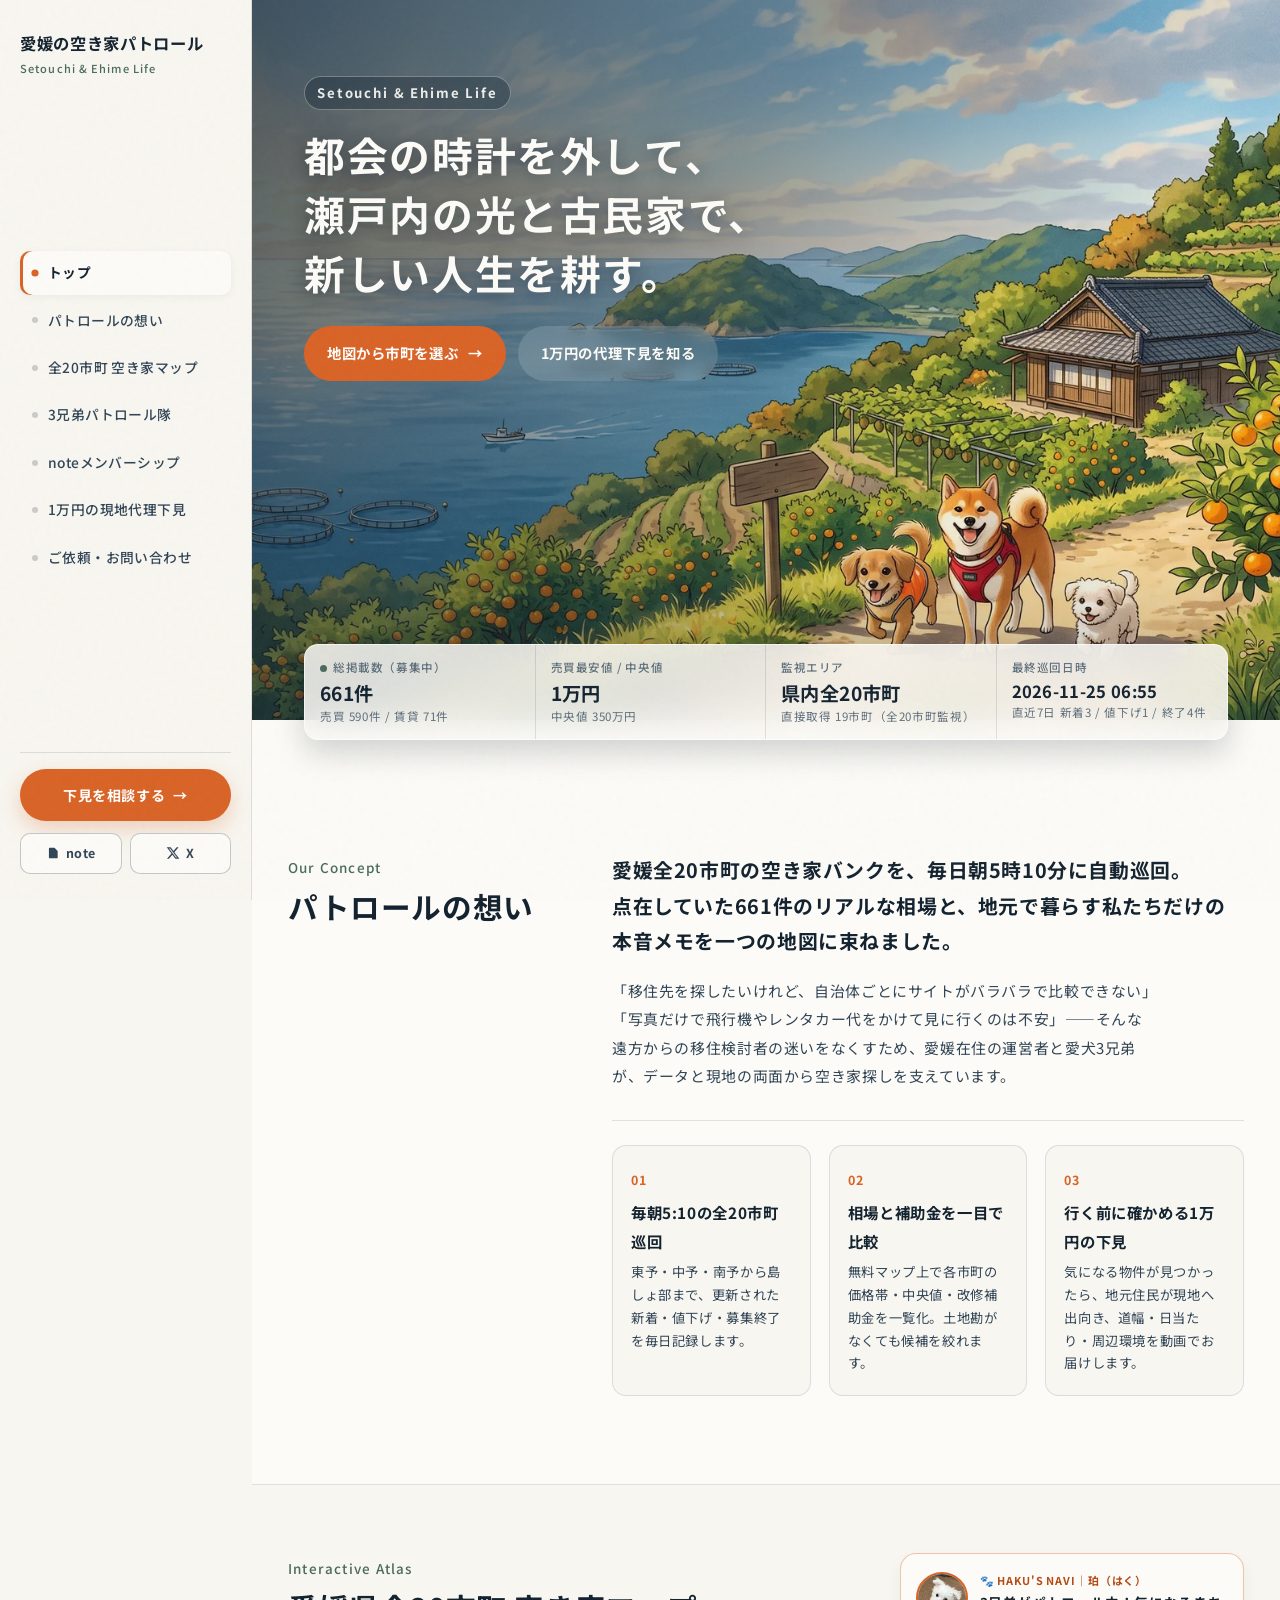
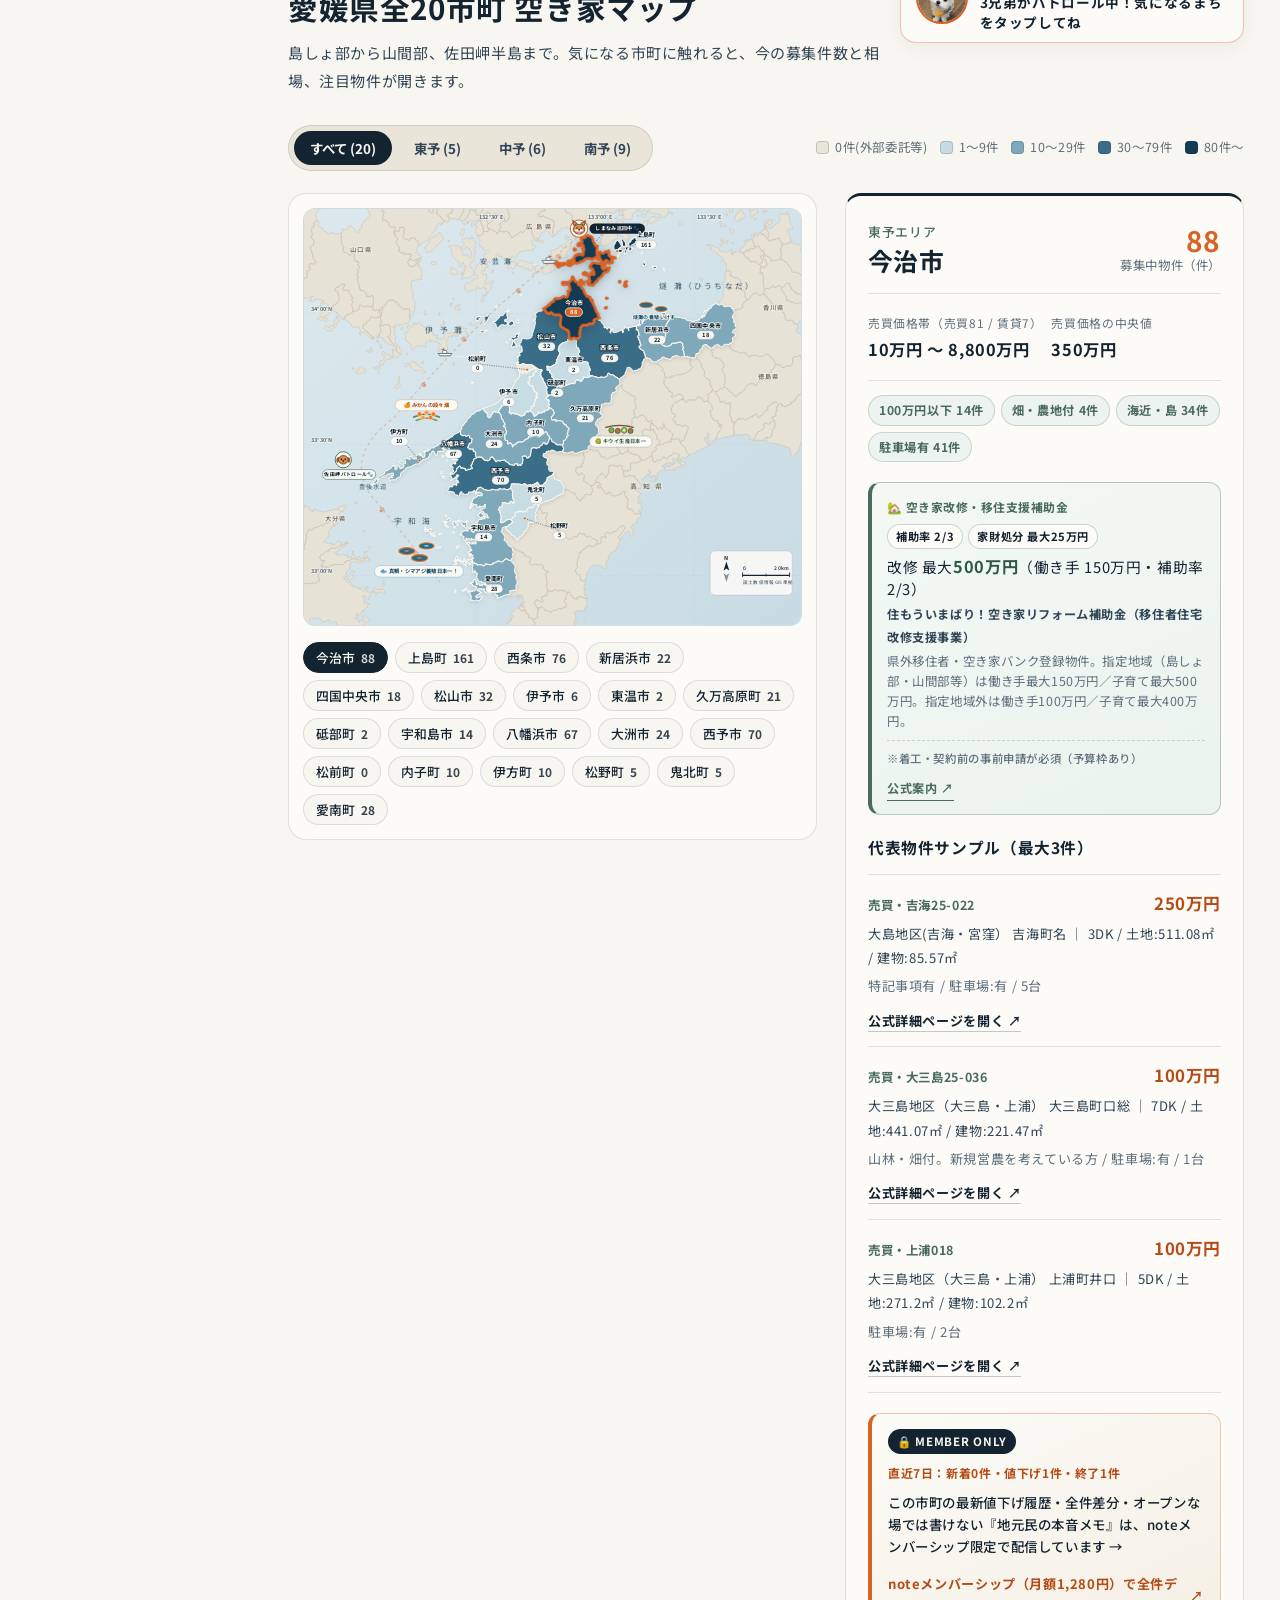
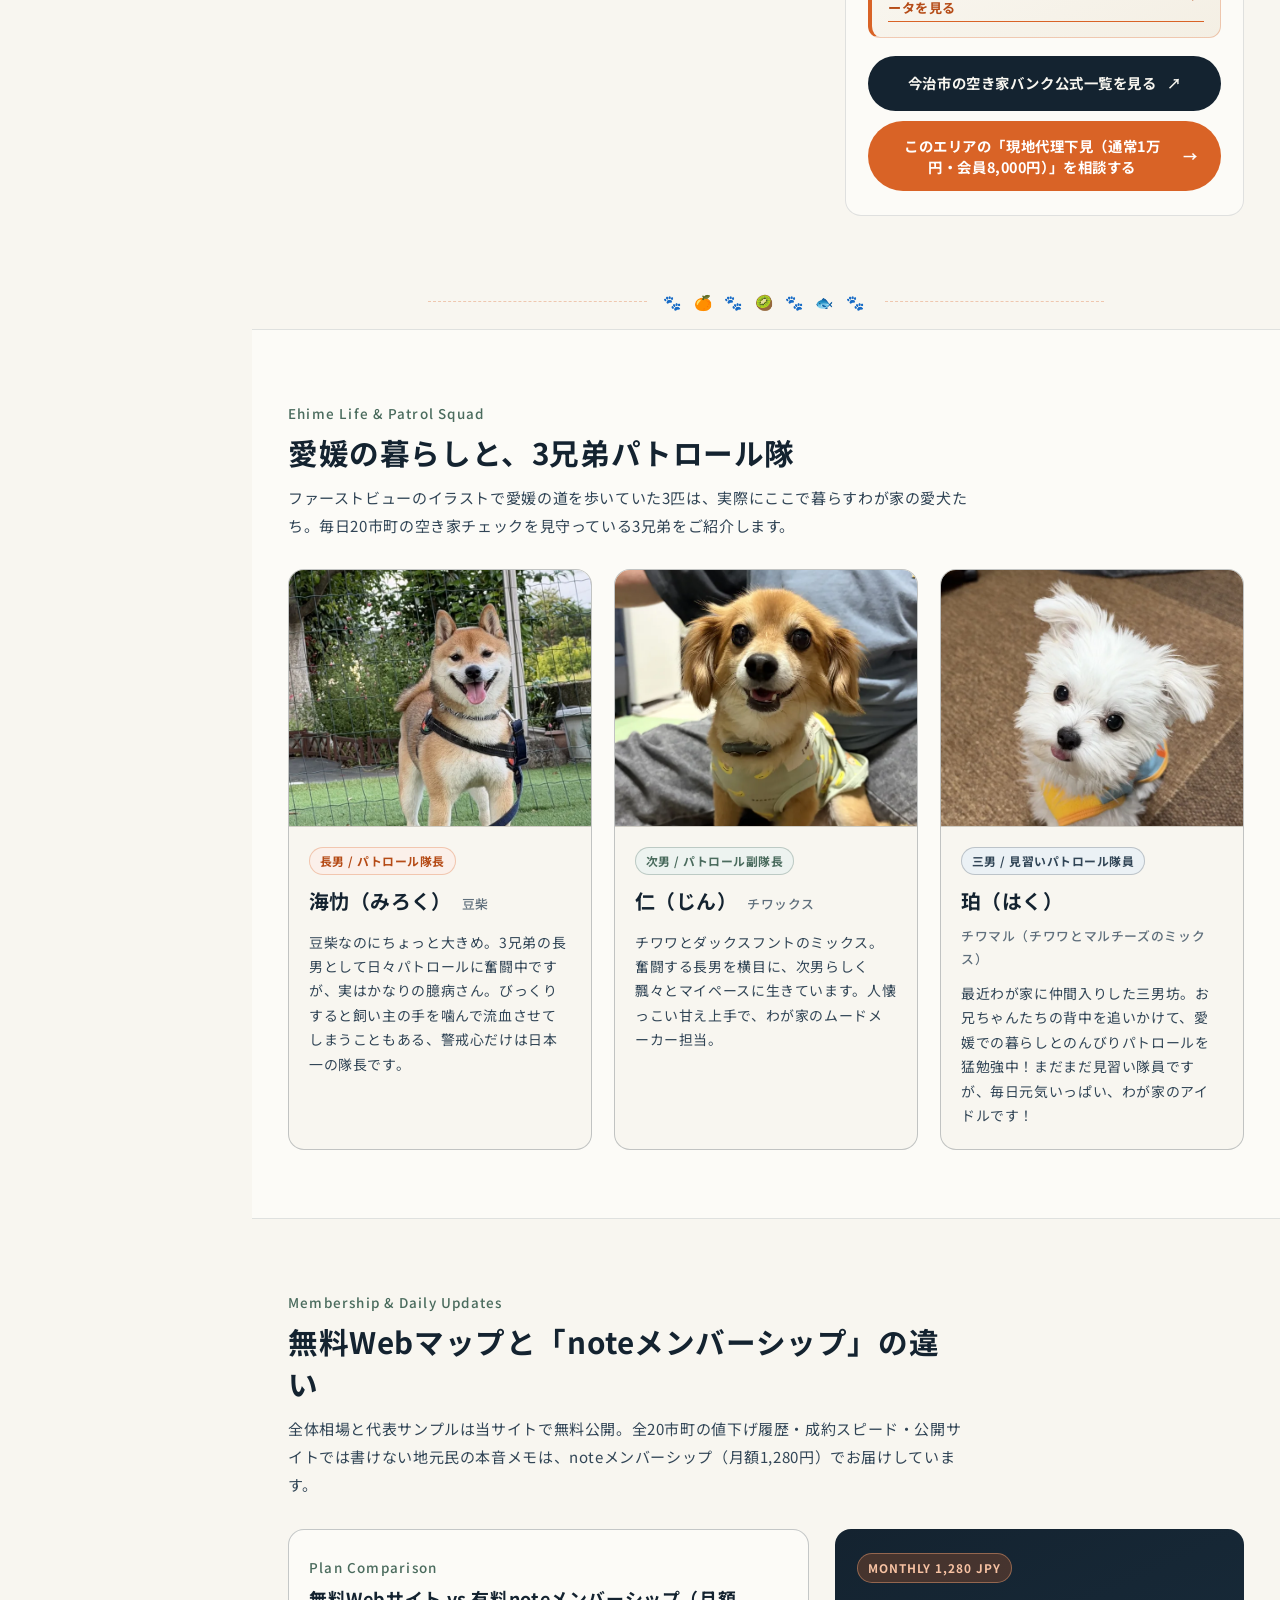
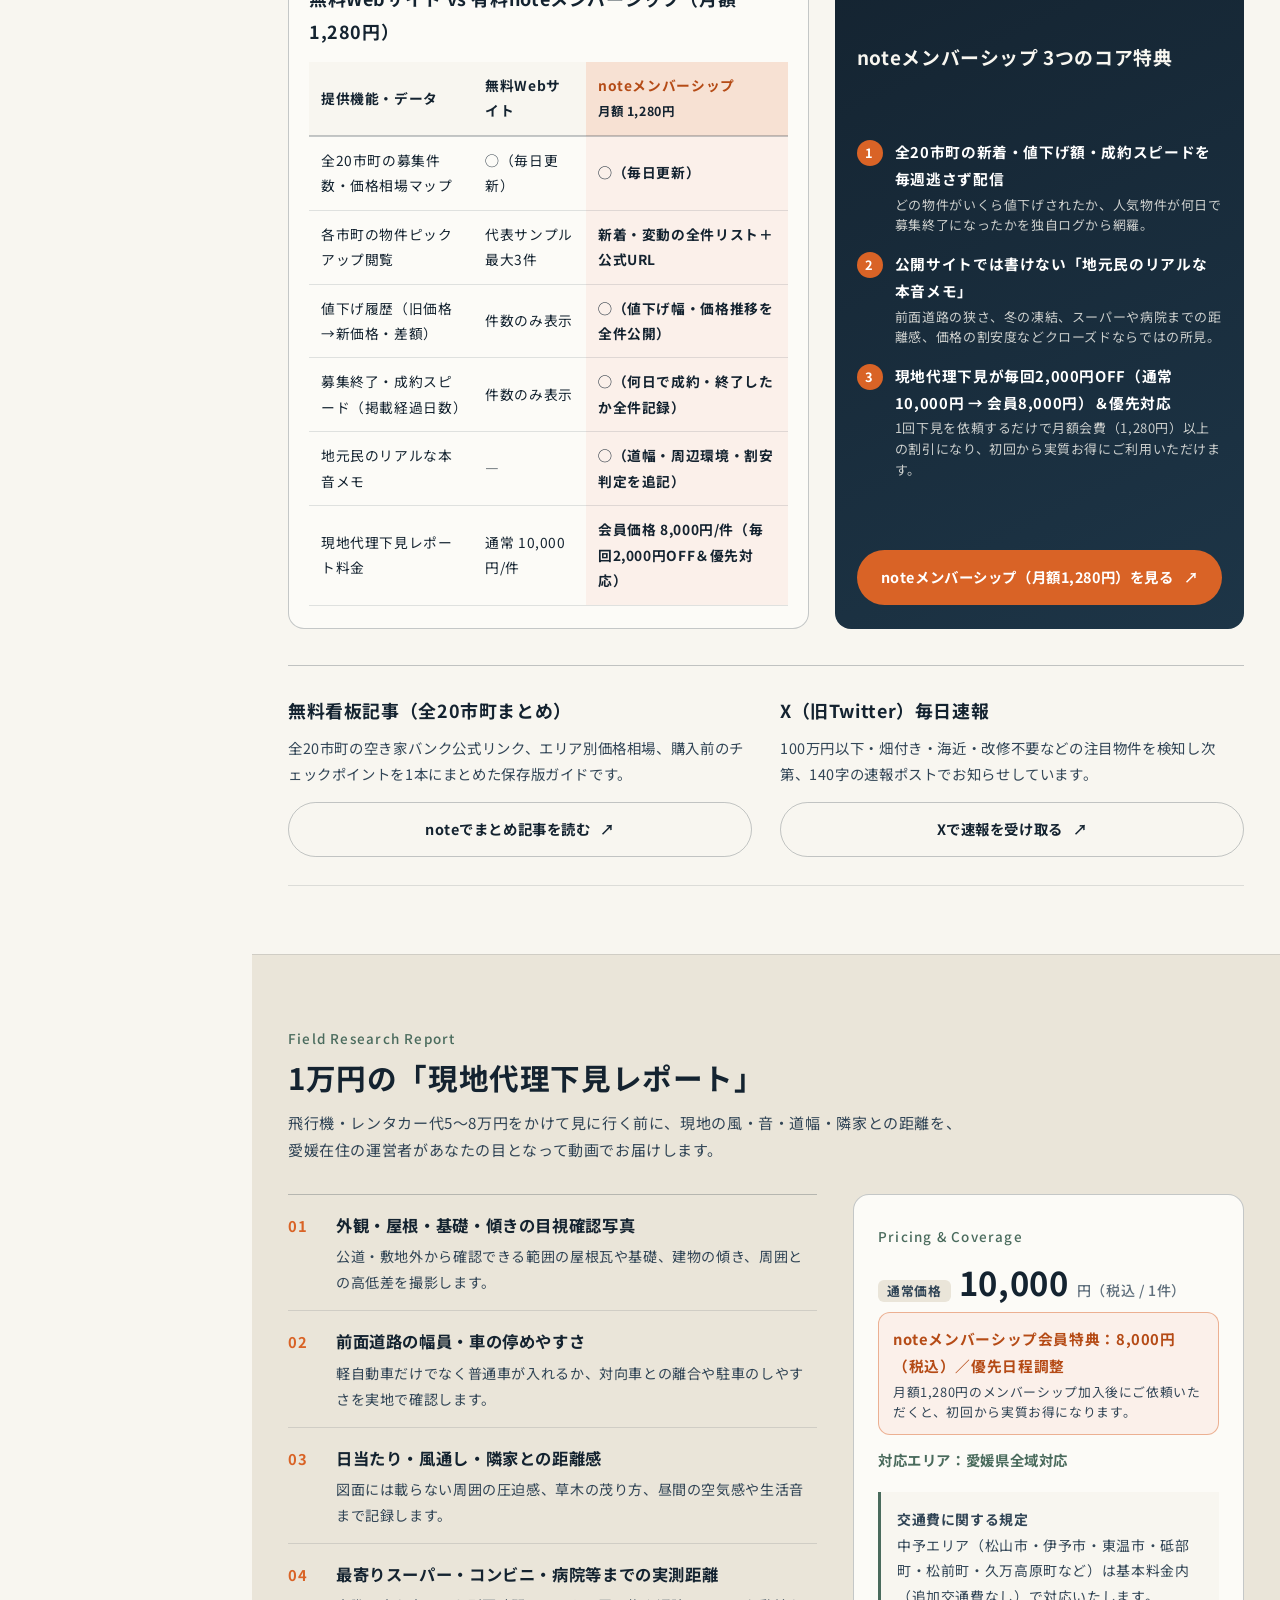
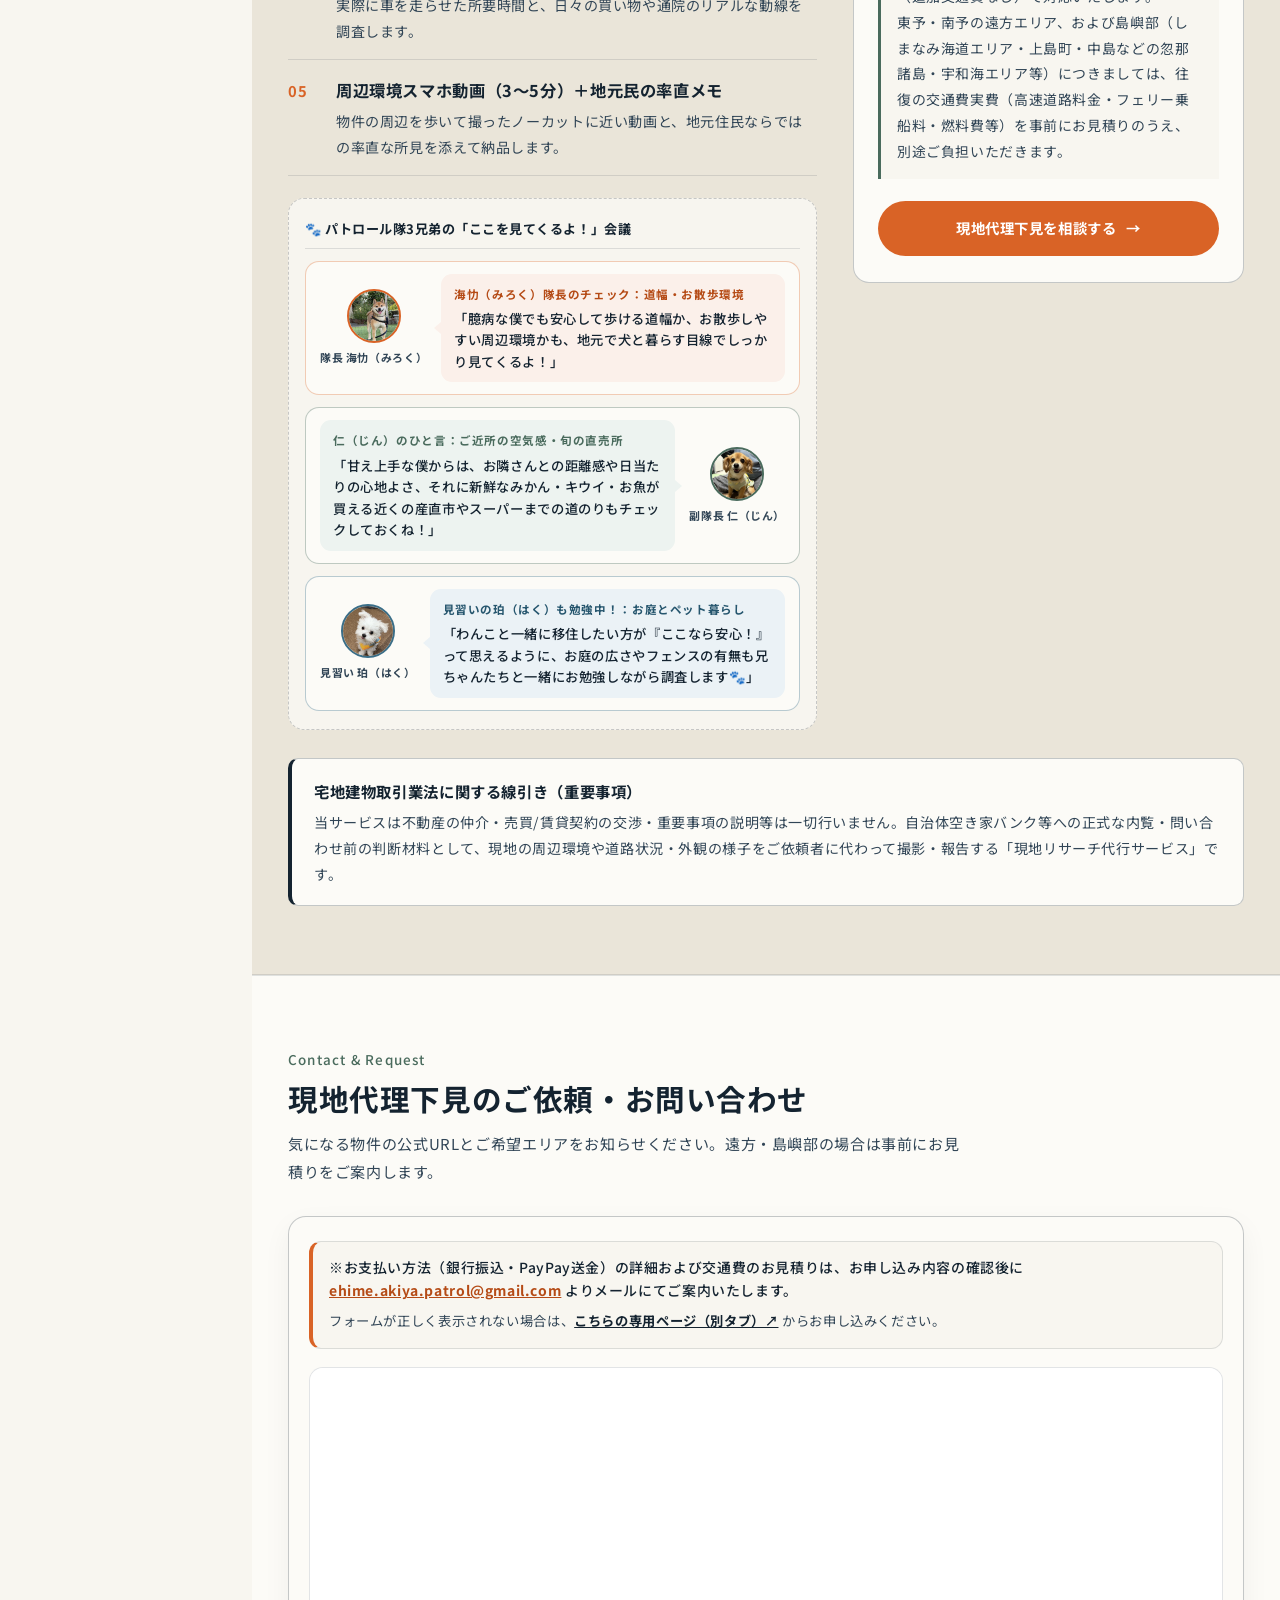
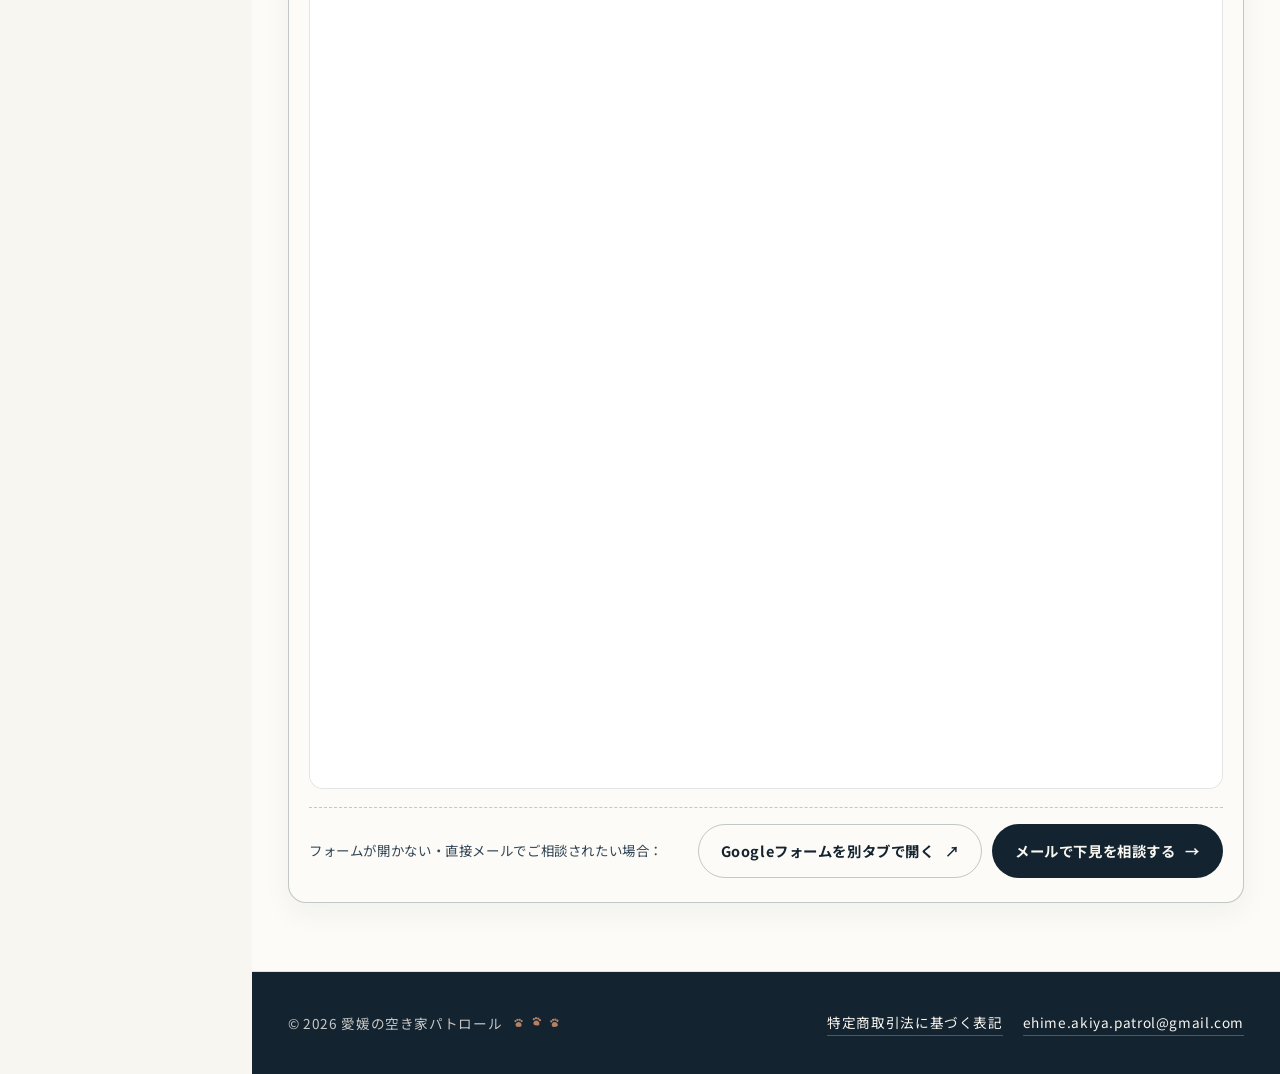
==== commit 32f7eabf: "feat(web): add 1200x630 OGP jpg, paw-house favicon, live Google Form embed, GSC verification, and fi" ====
--- a/web/index.html
+++ b/web/index.html
@@ -3,20 +3,23 @@
 <head>
   <meta charset="UTF-8" />
   <meta name="viewport" content="width=device-width, initial-scale=1.0" />
-  <title>愛媛の空き家パトロール｜地元民が全20市町を毎日チェック</title>
-  <meta name="description" content="都会の時計を外して、瀬戸内の光と古民家で、新しい人生を耕す。愛媛県全20市町の空き家バンクを毎日自動巡回し、リアルな相場と現地代理下見レポートをお届けします。" />
+  <meta name="google-site-verification" content="HonV-8Y8ErfJvNBc_8k3rvhgHg0JrojRkz2hNtWZhTI" />
+  <title>愛媛の空き家パトロール｜全20市町の最新空き家マップ＆1万円の現地代理下見</title>
+  <meta name="description" content="愛媛県全20市町の空き家バンクを毎日自動巡回。リアルな相場マップと、地元在住者＋愛犬3兄弟（海忇・仁・珀）による現地代理下見レポートをお届けします。" />
   <link rel="canonical" href="https://ehime-akiya-patrol.pages.dev/" />
-  <link rel="icon" href="assets/favicon.svg" type="image/svg+xml" />
+  <link rel="icon" href="/assets/favicon.svg" type="image/svg+xml" />
   <meta property="og:type" content="website" />
   <meta property="og:site_name" content="愛媛の空き家パトロール" />
-  <meta property="og:title" content="愛媛の空き家パトロール｜地元民が全20市町を毎日チェック" />
-  <meta property="og:description" content="全20市町の最新空き家データ＆1万円の現地代理下見。バラバラな愛媛県の空き家バンクを毎日自動巡回し、リアルな相場と注目物件をひとつの地図にまとめました。" />
   <meta property="og:url" content="https://ehime-akiya-patrol.pages.dev/" />
-  <meta property="og:image" content="https://ehime-akiya-patrol.pages.dev/assets/ogp.png" />
+  <meta property="og:title" content="愛媛の空き家パトロール｜全20市町の最新空き家マップ＆1万円の現地代理下見" />
+  <meta property="og:description" content="愛媛県全20市町の空き家バンクを毎日自動巡回。リアルな相場マップと、地元在住者＋愛犬3兄弟（海忇・仁・珀）による現地代理下見レポートをお届けします。" />
+  <meta property="og:image" content="https://ehime-akiya-patrol.pages.dev/assets/ogp.jpg" />
+  <meta property="og:image:width" content="1200" />
+  <meta property="og:image:height" content="630" />
   <meta name="twitter:card" content="summary_large_image" />
-  <meta name="twitter:title" content="愛媛の空き家パトロール｜地元民が全20市町を毎日チェック" />
-  <meta name="twitter:description" content="全20市町の最新空き家データ＆1万円の現地代理下見レポート" />
-  <meta name="twitter:image" content="https://ehime-akiya-patrol.pages.dev/assets/ogp.png" />
+  <meta name="twitter:title" content="愛媛の空き家パトロール｜全20市町の最新空き家マップ＆1万円の現地代理下見" />
+  <meta name="twitter:description" content="愛媛県全20市町の空き家バンクを毎日自動巡回。リアルな相場マップと、地元在住者＋愛犬3兄弟（海忇・仁・珀）による現地代理下見レポートをお届けします。" />
+  <meta name="twitter:image" content="https://ehime-akiya-patrol.pages.dev/assets/ogp.jpg" />
   <link rel="preconnect" href="https://fonts.googleapis.com" />
   <link rel="preconnect" href="https://fonts.gstatic.com" crossorigin />
   <link href="https://fonts.googleapis.com/css2?family=Noto+Sans+JP:wght@400;500;700&display=swap" rel="stylesheet" />
@@ -969,13 +972,53 @@
 
         <div class="form-sheet">
           <div id="selected-area-hint" class="notice-box" style="display:none;"></div>
-          <div id="google-form-container">
-            <div class="form-placeholder">
-              <p style="margin:0 0 10px; font-weight:700; font-size:1.1rem;">現地代理下見 お申し込み・ご相談窓口</p>
-              <p style="margin:0 0 18px; color:var(--navy-soft); font-size:0.9rem;">
-                フォームが表示されない・開かない場合は、<a href="mailto:ehime.akiya.patrol@gmail.com" style="font-weight:700; text-decoration:underline;">ehime.akiya.patrol@gmail.com</a> まで「気になる物件の公式URL」をお送りください。
-              </p>
-              <a class="btn btn-navy" id="mailto-btn" href="mailto:ehime.akiya.patrol@gmail.com?subject=%E3%80%90%E7%8F%BE%E5%9C%B0%E4%BB%A3%E7%90%86%E4%B8%8B%E8%A6%8B%E7%9B%B8%E8%AB%87%E3%80%91%E6%84%9B%E5%AA%9B%E3%81%AE%E7%A9%BA%E3%81%8D%E5%AE%B6%E3%83%91%E3%83%88%E3%83%AD%E3%83%BC%E3%83%AB">
+
+          <div class="form-guide-box">
+            <p class="form-payment-note">
+              ※お支払い方法（銀行振込・PayPay送金）の詳細および交通費のお見積りは、お申し込み内容の確認後に
+              <a href="mailto:ehime.akiya.patrol@gmail.com">ehime.akiya.patrol@gmail.com</a>
+              よりメールにてご案内いたします。
+            </p>
+            <p class="form-fallback-note">
+              フォームが正しく表示されない場合は、<a
+                href="https://docs.google.com/forms/d/e/1FAIpQLSd2rBzDyDmYHRSk-kdIVCxP09Wu-mhGPK_RrnelS403AeSebA/viewform"
+                target="_blank"
+                rel="noopener noreferrer"
+              >こちらの専用ページ（別タブ）↗</a> からお申し込みください。
+            </p>
+          </div>
+
+          <div id="google-form-container" class="form-iframe-wrap">
+            <iframe
+              class="form-iframe"
+              src="https://docs.google.com/forms/d/e/1FAIpQLSd2rBzDyDmYHRSk-kdIVCxP09Wu-mhGPK_RrnelS403AeSebA/viewform?embedded=true"
+              width="100%"
+              height="1020"
+              frameborder="0"
+              marginheight="0"
+              marginwidth="0"
+              title="現地代理下見・お問い合わせフォーム"
+              loading="lazy"
+            >読み込んでいます…</iframe>
+          </div>
+
+          <div class="form-bottom-bar">
+            <span>フォームが開かない・直接メールでご相談されたい場合：</span>
+            <div class="form-bottom-actions">
+              <a
+                class="btn btn-ghost"
+                href="https://docs.google.com/forms/d/e/1FAIpQLSd2rBzDyDmYHRSk-kdIVCxP09Wu-mhGPK_RrnelS403AeSebA/viewform"
+                target="_blank"
+                rel="noopener noreferrer"
+              >
+                <span>Googleフォームを別タブで開く</span>
+                <span class="btn-arrow" aria-hidden="true">↗</span>
+              </a>
+              <a
+                class="btn btn-navy"
+                id="mailto-btn"
+                href="mailto:ehime.akiya.patrol@gmail.com?subject=%E3%80%90%E7%8F%BE%E5%9C%B0%E4%BB%A3%E7%90%86%E4%B8%8B%E8%A6%8B%E7%9B%B8%E8%AB%87%E3%80%91%E6%84%9B%E5%AA%9B%E3%81%AE%E7%A9%BA%E3%81%8D%E5%AE%B6%E3%83%91%E3%83%88%E3%83%AD%E3%83%BC%E3%83%AB"
+              >
                 <span>メールで下見を相談する</span>
                 <span class="btn-arrow" aria-hidden="true">→</span>
               </a>
--- a/web/css/style.css
+++ b/web/css/style.css
@@ -1995,24 +1995,85 @@
 /* Contact / Form */
 .form-sheet {
   background: var(--washi-pure);
+  border: 1px solid var(--hairline-strong);
+  border-radius: 18px;
+  padding: 24px 20px;
+  box-shadow: 0 10px 28px rgba(20, 35, 48, 0.05);
+}
+
+.form-guide-box {
+  background: var(--washi);
   border: 1px solid var(--hairline);
-  border-radius: 16px;
-  padding: 26px 22px;
-}
-
-.form-placeholder {
-  padding: 30px 20px;
-  background: var(--washi);
-  border: 1px dashed var(--hairline-strong);
+  border-left: 4px solid var(--mikan);
   border-radius: 12px;
-  text-align: center;
+  padding: 14px 16px;
+  margin-bottom: 18px;
+}
+
+.form-payment-note {
+  margin: 0 0 6px;
+  font-size: 0.87rem;
+  font-weight: 500;
+  color: var(--navy);
+  line-height: 1.7;
+}
+
+.form-payment-note a {
+  font-weight: 700;
+  color: var(--mikan-dark);
+  text-decoration: underline;
+}
+
+.form-fallback-note {
+  margin: 0;
+  font-size: 0.83rem;
+  color: var(--navy-soft);
+}
+
+.form-fallback-note a {
+  font-weight: 700;
+  color: var(--navy);
+  text-decoration: underline;
+}
+
+.form-fallback-note a:hover {
+  color: var(--mikan);
+}
+
+.form-iframe-wrap {
+  background: #FFFFFF;
+  border: 1px solid var(--hairline);
+  border-radius: 14px;
+  overflow: hidden;
+  box-shadow: inset 0 1px 3px rgba(20, 35, 48, 0.04);
 }
 
 .form-iframe {
   width: 100%;
-  min-height: 640px;
+  height: 1020px;
+  min-height: 920px;
   border: none;
-  border-radius: 10px;
+  display: block;
+  background: #FFFFFF;
+}
+
+.form-bottom-bar {
+  margin-top: 18px;
+  padding-top: 16px;
+  border-top: 1px dashed var(--hairline-strong);
+  display: flex;
+  flex-wrap: wrap;
+  align-items: center;
+  justify-content: space-between;
+  gap: 12px;
+  font-size: 0.84rem;
+  color: var(--navy-soft);
+}
+
+.form-bottom-actions {
+  display: flex;
+  flex-wrap: wrap;
+  gap: 10px;
 }
 
 /* Footer */
